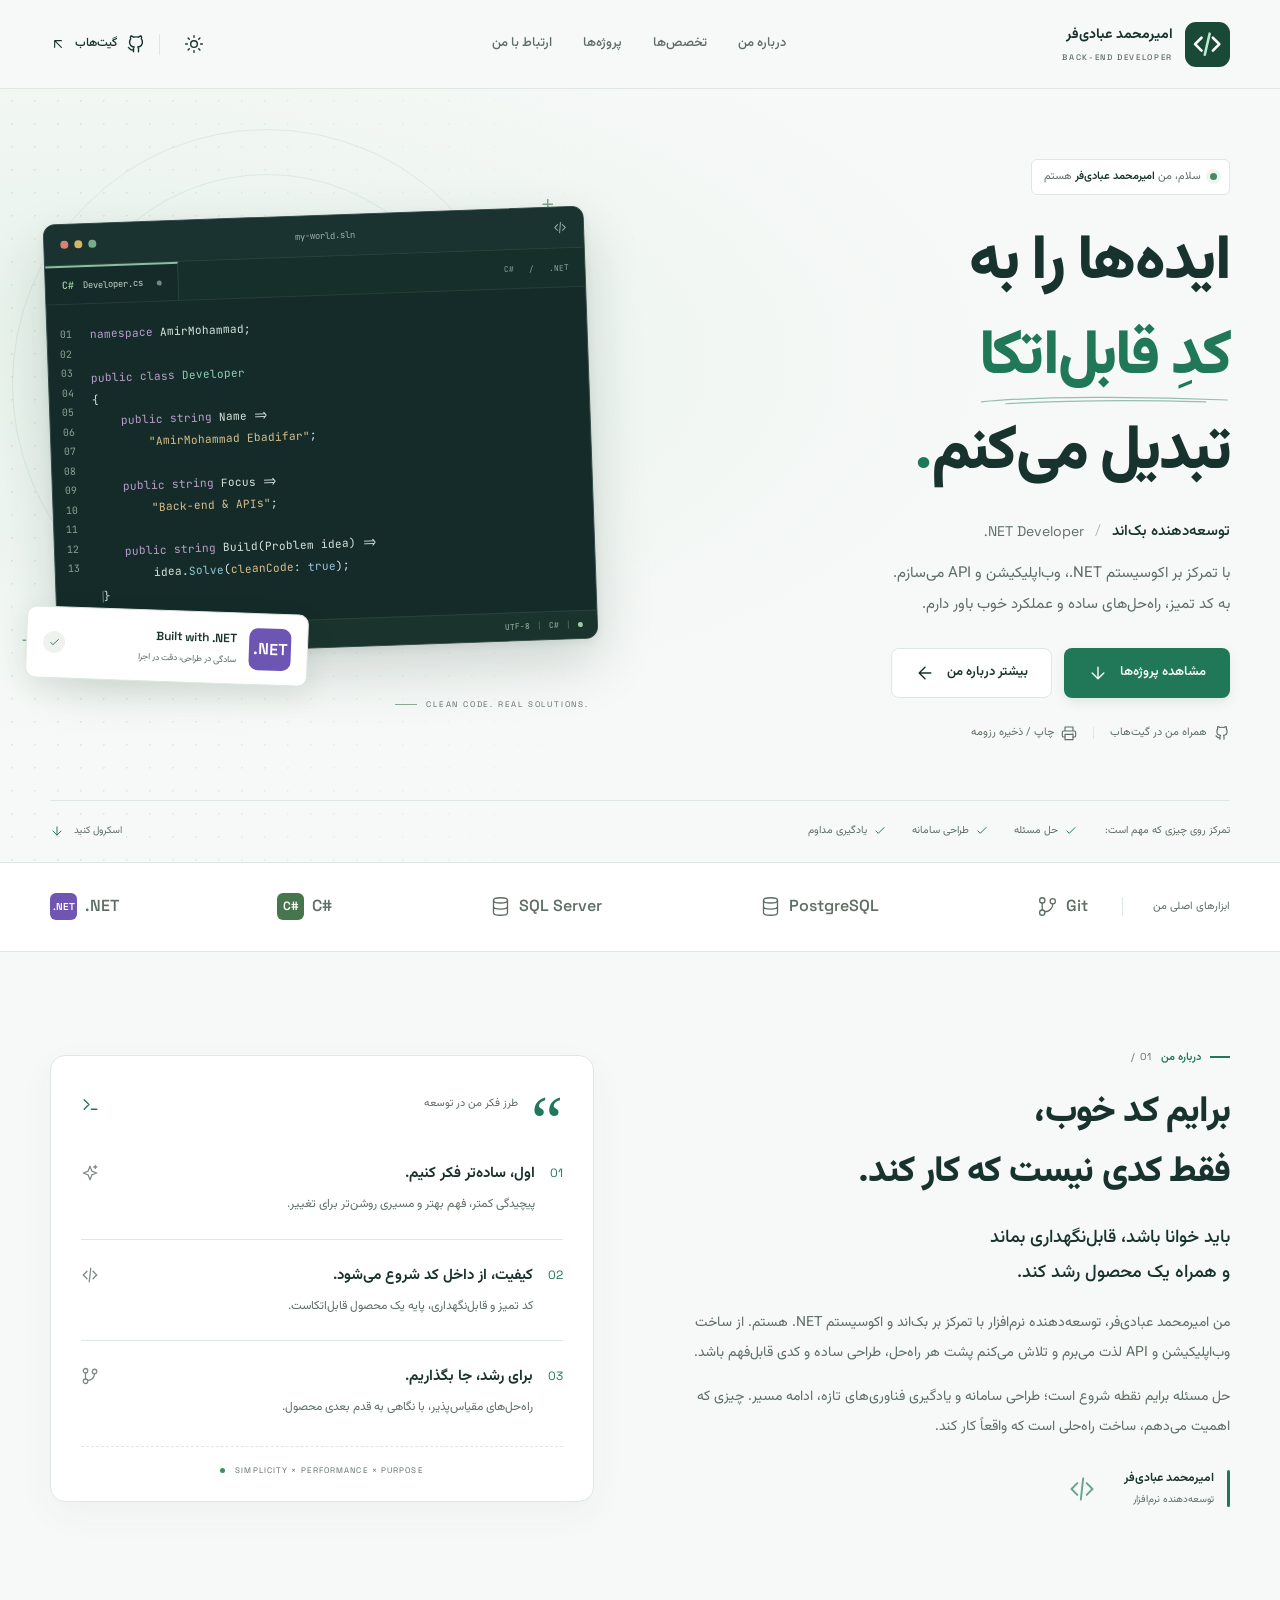
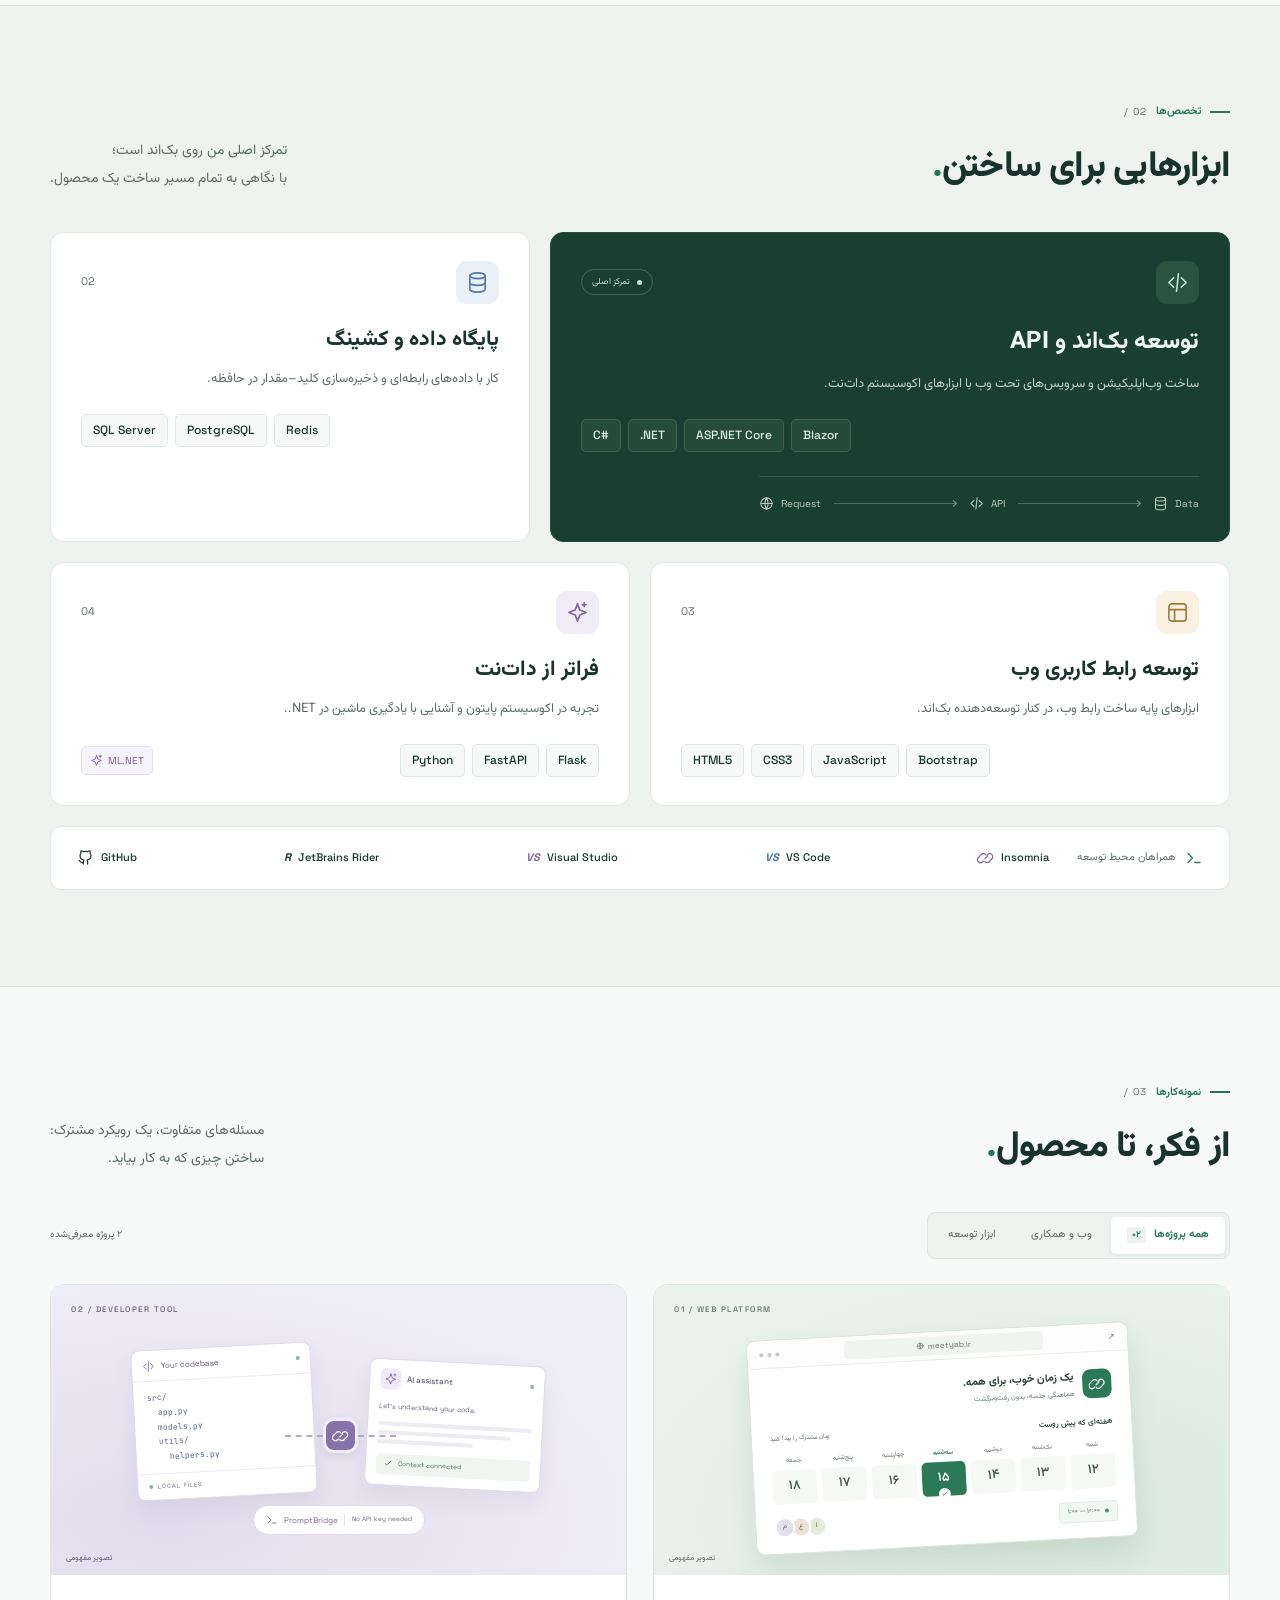
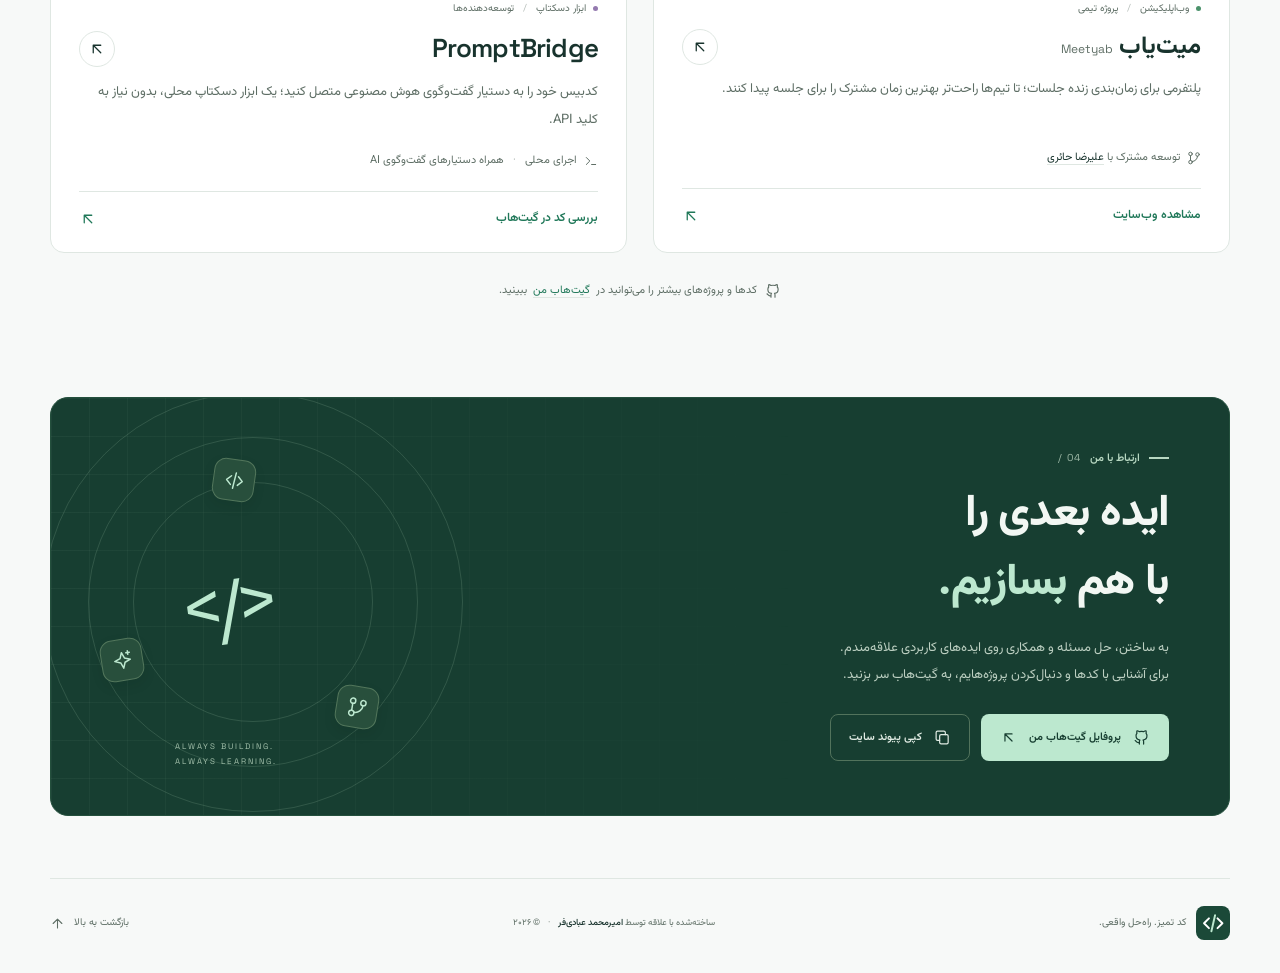
==== index.html @ f716201b "refactor: use code-symbol logo and remove Redis from main tools Co-authored-by: arena-agent <2970537" ====
<!DOCTYPE html>
<html lang="fa-IR" dir="rtl">
<head>
  <meta charset="utf-8">
  <meta name="viewport" content="width=device-width, initial-scale=1">
  <meta name="color-scheme" content="light dark">
  <meta name="theme-color" content="#f7f9f8">
  <title>امیرمحمد عبادی‌فر | توسعه‌دهنده بک‌اند و برنامه‌نویس .NET</title>
  <meta name="description" content="وب‌سایت شخصی و رزومه امیرمحمد عبادی‌فر، توسعه‌دهنده بک‌اند با تمرکز بر C#، ASP.NET Core و طراحی API. آشنایی با مهارت‌ها و پروژه‌های میت‌یاب و PromptBridge.">
  <meta name="author" content="امیرمحمد عبادی‌فر">
  <meta name="robots" content="index, follow, max-image-preview:large">
  <link rel="canonical" href="https://amirebadifar.ir/">
  <meta property="og:type" content="profile">
  <meta property="og:locale" content="fa_IR">
  <meta property="og:site_name" content="امیرمحمد عبادی‌فر">
  <meta property="og:title" content="امیرمحمد عبادی‌فر | توسعه‌دهنده بک‌اند .NET">
  <meta property="og:description" content="کد تمیز، راه‌حل‌های کاربردی و تمرکز بر سادگی و کارایی. با مهارت‌ها و پروژه‌های امیرمحمد عبادی‌فر آشنا شوید.">
  <meta property="og:url" content="https://amirebadifar.ir/">
  <meta property="og:image" content="https://amirebadifar.ir/assets/images/social-card.png">
  <meta property="og:image:secure_url" content="https://amirebadifar.ir/assets/images/social-card.png">
  <meta property="og:image:type" content="image/png">
  <meta property="og:image:width" content="1200">
  <meta property="og:image:height" content="630">
  <meta property="og:image:alt" content="امیرمحمد عبادی‌فر؛ توسعه‌دهنده بک‌اند و برنامه‌نویس دات‌نت">
  <meta property="profile:username" content="amirebadifar87">
  <meta name="twitter:card" content="summary_large_image">
  <meta name="twitter:title" content="امیرمحمد عبادی‌فر | توسعه‌دهنده بک‌اند .NET">
  <meta name="twitter:description" content="از ایده تا اجرا؛ توسعه وب و API با اکوسیستم .NET. نمونه‌کارها و مهارت‌های امیرمحمد عبادی‌فر.">
  <meta name="twitter:image" content="https://amirebadifar.ir/assets/images/social-card.png">
  <meta name="twitter:image:alt" content="امیرمحمد عبادی‌فر؛ توسعه‌دهنده بک‌اند و برنامه‌نویس دات‌نت">
  <link rel="icon" href="favicon.svg" type="image/svg+xml">
  <link rel="icon" href="assets/images/icon-192.png" type="image/png" sizes="192x192">
  <link rel="apple-touch-icon" href="assets/images/apple-touch-icon.png">
  <link rel="manifest" href="site.webmanifest">
  <link rel="preload" href="assets/fonts/vazirmatn-arabic.woff2" as="font" type="font/woff2" crossorigin>
  <link rel="stylesheet" href="assets/styles.css">
  <noscript><style>.theme-toggle,.menu-toggle,.project-toolbar,.print-trigger,.copy-trigger{display:none!important}.reading-progress{display:none}</style></noscript>
  <script>
    (() => {
      let theme = 'light';
      try {
        const saved = localStorage.getItem('ae-theme');
        theme = saved === 'dark' || saved === 'light' ? saved : (matchMedia('(prefers-color-scheme: dark)').matches ? 'dark' : 'light');
      } catch (_) {
        try { theme = matchMedia('(prefers-color-scheme: dark)').matches ? 'dark' : 'light'; } catch (_) {}
      }
      document.documentElement.dataset.theme = theme;
      document.querySelector('meta[name="theme-color"]').content = theme === 'dark' ? '#101c22' : '#f7f9f8';
    })();
  </script>
  <script type="application/ld+json">
  {
    "@context": "https://schema.org",
    "@graph": [
      {
        "@type": "WebSite",
        "@id": "https://amirebadifar.ir/#website",
        "url": "https://amirebadifar.ir/",
        "name": "وب‌سایت شخصی امیرمحمد عبادی‌فر",
        "inLanguage": "fa-IR",
        "publisher": { "@id": "https://amirebadifar.ir/#person" }
      },
      {
        "@type": "ProfilePage",
        "@id": "https://amirebadifar.ir/#profile",
        "url": "https://amirebadifar.ir/",
        "name": "امیرمحمد عبادی‌فر | توسعه‌دهنده بک‌اند و برنامه‌نویس .NET",
        "description": "رزومه، مهارت‌ها و پروژه‌های امیرمحمد عبادی‌فر، توسعه‌دهنده بک‌اند در اکوسیستم دات‌نت.",
        "isPartOf": { "@id": "https://amirebadifar.ir/#website" },
        "mainEntity": { "@id": "https://amirebadifar.ir/#person" },
        "inLanguage": "fa-IR",
        "hasPart": [
          { "@id": "https://meetyab.ir/#project" },
          { "@id": "https://github.com/amirebadifar87/PromptBridge#project" }
        ]
      },
      {
        "@type": "Person",
        "@id": "https://amirebadifar.ir/#person",
        "name": "امیرمحمد عبادی‌فر",
        "alternateName": ["AmirMohammad Ebadifar", "Amir Ebadifar"],
        "url": "https://amirebadifar.ir/",
        "jobTitle": "توسعه‌دهنده بک‌اند",
        "description": "توسعه‌دهنده نرم‌افزار با تمرکز بر ساخت وب‌اپلیکیشن و API در اکوسیستم .NET و نوشتن کد تمیز، قابل‌نگهداری و مقیاس‌پذیر.",
        "sameAs": ["https://github.com/amirebadifar87"],
        "knowsAbout": [
          "C#", ".NET", "ASP.NET Core", "Blazor", "Back-end development", "API development",
          "SQL Server", "PostgreSQL", "Redis", "HTML5", "CSS3", "JavaScript", "Bootstrap",
          "ML.NET", "Python", "FastAPI", "Flask", "Git", "GitHub"
        ]
      },
      {
        "@type": "CreativeWork",
        "@id": "https://meetyab.ir/#project",
        "name": "میت‌یاب",
        "alternateName": "Meetyab",
        "url": "https://meetyab.ir",
        "description": "پلتفرم زمان‌بندی زنده برای کمک به تیم‌ها در پیدا کردن بهترین زمان جلسه؛ توسعه مشترک با علیرضا حائری.",
        "creator": { "@id": "https://amirebadifar.ir/#person" },
        "contributor": { "@type": "Person", "name": "علیرضا حائری", "alternateName": "Alireza Haeri", "url": "https://github.com/alireza-haeri/" }
      },
      {
        "@type": "SoftwareApplication",
        "@id": "https://github.com/amirebadifar87/PromptBridge#project",
        "name": "PromptBridge",
        "url": "https://github.com/amirebadifar87/PromptBridge",
        "applicationCategory": "DeveloperApplication",
        "description": "ابزار دسکتاپ محلی برای اتصال کدبیس به دستیارهای گفت‌وگوی هوش مصنوعی، بدون نیاز به کلید API.",
        "creator": { "@id": "https://amirebadifar.ir/#person" }
      }
    ]
  }
  </script>
  <script src="assets/main.js" defer></script>
</head>
<body id="top">
  <a class="skip-link" href="#main">رفتن به محتوای اصلی</a>
  <svg class="icon-sprite" xmlns="http://www.w3.org/2000/svg" aria-hidden="true">
    <symbol id="i-logo" viewBox="0 0 40 40"><path d="M13 12 5 20l8 8M27 12l8 8-8 8"/><path d="M23 7 17 33" stroke="#bce8cf"/></symbol>
    <symbol id="i-arrow-up-left" viewBox="0 0 24 24"><path d="M17 17 7 7M7 17V7h10"/></symbol>
    <symbol id="i-arrow-left" viewBox="0 0 24 24"><path d="M19 12H5m7-7-7 7 7 7"/></symbol>
    <symbol id="i-arrow-up" viewBox="0 0 24 24"><path d="M12 19V5m-7 7 7-7 7 7"/></symbol>
    <symbol id="i-arrow-down" viewBox="0 0 24 24"><path d="M12 5v14m-7-7 7 7 7-7"/></symbol>
    <symbol id="i-github" viewBox="0 0 24 24"><path d="M9 19c-4.3 1.3-4.3-2.2-6-2.7m12 5v-3.4a3 3 0 0 0-.8-2.3c2.7-.3 5.5-1.3 5.5-6A4.7 4.7 0 0 0 18.4 6a4.3 4.3 0 0 0-.1-3.5S17.2 2.2 15 3.8a12 12 0 0 0-6 0C6.8 2.2 5.7 2.5 5.7 2.5A4.3 4.3 0 0 0 5.6 6a4.7 4.7 0 0 0-1.3 3.6c0 4.7 2.8 5.7 5.5 6A3 3 0 0 0 9 17.9v3.4"/></symbol>
    <symbol id="i-sun" viewBox="0 0 24 24"><circle cx="12" cy="12" r="4"/><path d="M12 2v2m0 16v2M2 12h2m16 0h2M4.93 4.93l1.42 1.42m11.3 11.3 1.42 1.42M4.93 19.07l1.42-1.42m11.3-11.3 1.42-1.42"/></symbol>
    <symbol id="i-moon" viewBox="0 0 24 24"><path d="M20.9 13a9 9 0 0 1-9.9-9.9A9 9 0 1 0 20.9 13Z"/></symbol>
    <symbol id="i-menu" viewBox="0 0 24 24"><path d="M4 7h16M4 12h16M4 17h16"/></symbol>
    <symbol id="i-close" viewBox="0 0 24 24"><path d="m6 6 12 12M6 18 18 6"/></symbol>
    <symbol id="i-code" viewBox="0 0 24 24"><path d="m8 7-5 5 5 5m8-10 5 5-5 5m-3-14-2 18"/></symbol>
    <symbol id="i-terminal" viewBox="0 0 24 24"><path d="m4 6 6 6-6 6m9 0h7"/></symbol>
    <symbol id="i-database" viewBox="0 0 24 24"><ellipse cx="12" cy="5" rx="8" ry="3"/><path d="M4 5v14c0 1.7 3.6 3 8 3s8-1.3 8-3V5M4 12c0 1.7 3.6 3 8 3s8-1.3 8-3"/></symbol>
    <symbol id="i-layout" viewBox="0 0 24 24"><rect x="3" y="3" width="18" height="18" rx="3"/><path d="M3 9h18M9 9v12"/></symbol>
    <symbol id="i-spark" viewBox="0 0 24 24"><path d="m12 3 2.5 6.5L21 12l-6.5 2.5L12 21l-2.5-6.5L3 12l6.5-2.5L12 3Zm7-1v4m-2-2h4"/></symbol>
    <symbol id="i-check" viewBox="0 0 24 24"><path d="m5 12 4 4L19 6"/></symbol>
    <symbol id="i-copy" viewBox="0 0 24 24"><rect x="8" y="8" width="12" height="13" rx="2"/><path d="M16 8V5a2 2 0 0 0-2-2H5a2 2 0 0 0-2 2v9a2 2 0 0 0 2 2h3"/></symbol>
    <symbol id="i-print" viewBox="0 0 24 24"><path d="M6 9V3h12v6M6 18H4a2 2 0 0 1-2-2v-5a2 2 0 0 1 2-2h16a2 2 0 0 1 2 2v5a2 2 0 0 1-2 2h-2"/><path d="M6 14h12v8H6zM18 12h.01"/></symbol>
    <symbol id="i-branch" viewBox="0 0 24 24"><circle cx="6" cy="5" r="3"/><circle cx="18" cy="6" r="3"/><circle cx="6" cy="19" r="3"/><path d="M6 8v8m12-7a9 9 0 0 1-9 9"/></symbol>
    <symbol id="i-globe" viewBox="0 0 24 24"><circle cx="12" cy="12" r="9"/><path d="M3 12h18M12 3a18 18 0 0 1 0 18 18 18 0 0 1 0-18Z"/></symbol>
    <symbol id="i-link" viewBox="0 0 24 24"><path d="m10 13 4-4m-6 7-1 1a4 4 0 0 1-6-6l4-4a4 4 0 0 1 6 0m2 1 1-1a4 4 0 0 1 6 6l-4 4a4 4 0 0 1-6 0" transform="translate(1 1)"/></symbol>
  </svg>

  <header class="site-header" id="site-header">
    <div class="reading-progress" aria-hidden="true"><span id="reading-progress"></span></div>
    <div class="container header-inner">
      <a class="brand" href="#top">
        <span class="brand-mark" aria-hidden="true"><svg class="brand-logo" viewBox="0 0 40 40"><use href="#i-logo"/></svg></span>
        <span class="brand-name">امیرمحمد عبادی‌فر<small lang="en" dir="ltr">BACK-END DEVELOPER</small></span>
      </a>
      <nav class="primary-nav" id="primary-nav" aria-label="ناوبری اصلی">
        <a href="#about">درباره من</a>
        <a href="#skills">تخصص‌ها</a>
        <a href="#projects">پروژه‌ها</a>
        <a href="#contact">ارتباط با من</a>
        <a class="nav-github" href="https://github.com/amirebadifar87" target="_blank" rel="noopener noreferrer">گیت‌هاب <svg class="icon" aria-hidden="true"><use href="#i-arrow-up-left"/></svg><span class="sr-only">؛ پروفایل امیرمحمد عبادی‌فر، در زبانه جدید</span></a>
      </nav>
      <div class="header-actions">
        <button class="icon-button theme-toggle" id="theme-toggle" type="button" aria-label="حالت تاریک" aria-pressed="false" title="تغییر حالت روشن و تاریک">
          <svg class="icon sun-icon" aria-hidden="true"><use href="#i-sun"/></svg>
          <svg class="icon moon-icon" aria-hidden="true"><use href="#i-moon"/></svg>
        </button>
        <span class="header-divider" aria-hidden="true"></span>
        <a class="header-github" href="https://github.com/amirebadifar87" target="_blank" rel="noopener noreferrer"><svg class="icon" aria-hidden="true"><use href="#i-github"/></svg><span>گیت‌هاب</span><svg class="icon small-icon" aria-hidden="true"><use href="#i-arrow-up-left"/></svg><span class="sr-only">؛ در زبانه جدید</span></a>
        <button class="icon-button menu-toggle" id="menu-toggle" type="button" aria-expanded="false" aria-controls="primary-nav" aria-label="باز کردن منو">
          <svg class="icon menu-icon" aria-hidden="true"><use href="#i-menu"/></svg>
          <svg class="icon close-icon" aria-hidden="true"><use href="#i-close"/></svg>
        </button>
      </div>
    </div>
  </header>

  <main id="main">
    <section class="hero" aria-labelledby="hero-heading">
      <div class="hero-grid-pattern" aria-hidden="true"></div>
      <div class="container hero-layout">
        <div class="hero-copy">
          <div class="hero-eyebrow"><span class="status-dot" aria-hidden="true"></span><span>سلام، من <strong>امیرمحمد عبادی‌فر</strong> هستم</span></div>
          <h1 id="hero-heading"><span class="print-only">امیرمحمد عبادی‌فر</span><span class="screen-hero-heading">ایده‌ها را به <br><span class="highlight-word">کدِ قابل‌اتکا<svg viewBox="0 0 420 16" preserveAspectRatio="none" aria-hidden="true"><path d="M4 11C96 2 274 2 415 8M45 14c107-6 236-6 334-3"/></svg></span> <br>تبدیل می‌کنم<span class="accent-period">.</span></span></h1>
          <p class="hero-role">توسعه‌دهنده بک‌اند <span aria-hidden="true">/</span> <bdi>.NET Developer</bdi></p>
          <p class="hero-description">با تمرکز بر اکوسیستم <bdi>.NET</bdi>، وب‌اپلیکیشن و <bdi>API</bdi> می‌سازم. <br class="desktop-break"> به کد تمیز، راه‌حل‌های ساده و عملکرد خوب باور دارم.</p>
          <div class="hero-actions">
            <a class="button button-primary" href="#projects">مشاهده پروژه‌ها<svg class="icon" aria-hidden="true"><use href="#i-arrow-down"/></svg></a>
            <a class="button button-outline" href="#about">بیشتر درباره من<svg class="icon" aria-hidden="true"><use href="#i-arrow-left"/></svg></a>
          </div>
          <div class="hero-links">
            <a href="https://github.com/amirebadifar87" target="_blank" rel="noopener noreferrer"><svg class="icon" aria-hidden="true"><use href="#i-github"/></svg><span>همراه من در گیت‌هاب</span><span class="sr-only">؛ در زبانه جدید</span></a>
            <span aria-hidden="true" class="tiny-divider"></span>
            <button class="text-button print-trigger" type="button"><svg class="icon" aria-hidden="true"><use href="#i-print"/></svg>چاپ / ذخیره رزومه</button>
          </div>
        </div>

        <div class="hero-visual" aria-hidden="true">
          <div class="visual-orbit orbit-one"></div><div class="visual-orbit orbit-two"></div>
          <span class="visual-plus plus-one">+</span><span class="visual-plus plus-two">+</span>
          <div class="code-window" dir="ltr">
            <div class="code-titlebar"><div class="window-dots"><i></i><i></i><i></i></div><span>my-world.sln</span><svg class="icon"><use href="#i-code"/></svg></div>
            <div class="code-tabbar"><span class="code-tab"><b class="cs-icon">C#</b> Developer.cs <span class="tab-dot"></span></span><span class="code-language">C# &nbsp; / &nbsp; .NET</span></div>
            <div class="code-content"><div class="line-numbers">01<br>02<br>03<br>04<br>05<br>06<br>07<br>08<br>09<br>10<br>11<br>12<br>13</div><pre><code><span class="syntax-muted">namespace</span> AmirMohammad;

<span class="syntax-muted">public class</span> <span class="syntax-type">Developer</span>
{
    <span class="syntax-muted">public string</span> Name =&gt;
        <span class="syntax-string">"AmirMohammad Ebadifar"</span>;

    <span class="syntax-muted">public string</span> Focus =&gt;
        <span class="syntax-string">"Back-end &amp; APIs"</span>;

    <span class="syntax-muted">public string</span> Build(Problem idea) =&gt;
        idea.<span class="syntax-function">Solve</span>(<span class="syntax-string">cleanCode</span>: <span class="syntax-blue">true</span>);
<span class="code-cursor"></span>}</code></pre></div>
            <div class="code-status"><span><svg class="icon"><use href="#i-branch"/></svg> main</span><span>UTF-8 <i></i> C# <i></i><span class="code-status-dot"></span></span></div>
          </div>
          <div class="floating-stack"><span class="dotnet-mark">.NET</span><div><span dir="ltr">Built with .NET</span><small>سادگی در طراحی، دقت در اجرا</small></div><span class="stack-check"><svg class="icon"><use href="#i-check"/></svg></span></div>
          <div class="visual-caption" dir="ltr"><span></span> CLEAN CODE. REAL SOLUTIONS.</div>
        </div>
      </div>
      <div class="container hero-bottom"><span>تمرکز روی چیزی که مهم است:</span><div><span><svg class="icon" aria-hidden="true"><use href="#i-check"/></svg>حل مسئله</span><span><svg class="icon" aria-hidden="true"><use href="#i-check"/></svg>طراحی سامانه</span><span><svg class="icon" aria-hidden="true"><use href="#i-check"/></svg>یادگیری مداوم</span></div><a href="#about" class="scroll-cue" aria-label="رفتن به بخش درباره من"><span>اسکرول کنید</span><svg class="icon" aria-hidden="true"><use href="#i-arrow-down"/></svg></a></div>
    </section>

    <div class="tech-strip" role="group" aria-label="فناوری‌های اصلی">
      <div class="container tech-strip-inner">
        <span class="tech-strip-label">ابزارهای اصلی من</span>
        <div class="tech-wordmarks" dir="ltr">
          <span class="tech-word"><b class="mini-dotnet">.NET</b> .NET</span>
          <span class="tech-word"><b class="mini-csharp">C#</b> C#</span>
          <span class="tech-word"><svg class="icon" aria-hidden="true"><use href="#i-database"/></svg> SQL Server</span>
          <span class="tech-word"><svg class="icon" aria-hidden="true"><use href="#i-database"/></svg> PostgreSQL</span>
          <span class="tech-word"><svg class="icon" aria-hidden="true"><use href="#i-branch"/></svg> Git</span>
        </div>
      </div>
    </div>

    <section class="section about-section" id="about" aria-labelledby="about-heading">
      <div class="container about-layout">
        <div class="about-copy" data-reveal>
          <p class="section-eyebrow"><span></span> درباره من <bdi>/ 01</bdi></p>
          <h2 id="about-heading">برایم کد خوب، <br> فقط کدی نیست که کار کند.</h2>
          <p class="section-lead">باید خوانا باشد، قابل‌نگهداری بماند <br class="desktop-break"> و همراه یک محصول رشد کند.</p>
          <p>من امیرمحمد عبادی‌فر، توسعه‌دهنده نرم‌افزار با تمرکز بر بک‌اند و اکوسیستم <bdi>.NET</bdi> هستم. از ساخت وب‌اپلیکیشن و <bdi>API</bdi> لذت می‌برم و تلاش می‌کنم پشت هر راه‌حل، طراحی ساده و کدی قابل‌فهم باشد.</p>
          <p>حل مسئله برایم نقطه شروع است؛ طراحی سامانه و یادگیری فناوری‌های تازه، ادامه مسیر. چیزی که اهمیت می‌دهم، ساخت راه‌حلی است که واقعاً کار کند.</p>
          <div class="about-signoff"><span class="signoff-line" aria-hidden="true"></span><div><strong>امیرمحمد عبادی‌فر</strong><span>توسعه‌دهنده نرم‌افزار</span></div><svg class="icon" aria-hidden="true"><use href="#i-code"/></svg></div>
        </div>
        <div class="principles-card" data-reveal>
          <div class="principles-header"><span class="quote-mark" aria-hidden="true">“</span><span>طرز فکر من در توسعه</span><svg class="icon" aria-hidden="true"><use href="#i-terminal"/></svg></div>
          <ol class="principles-list">
            <li><span class="principle-number" aria-hidden="true">01</span><div><h3>اول، ساده‌تر فکر کنیم.</h3><p>پیچیدگی کمتر، فهم بهتر و مسیری روشن‌تر برای تغییر.</p></div><svg class="icon" aria-hidden="true"><use href="#i-spark"/></svg></li>
            <li><span class="principle-number" aria-hidden="true">02</span><div><h3>کیفیت، از داخل کد شروع می‌شود.</h3><p>کد تمیز و قابل‌نگهداری، پایه یک محصول قابل‌اتکاست.</p></div><svg class="icon" aria-hidden="true"><use href="#i-code"/></svg></li>
            <li><span class="principle-number" aria-hidden="true">03</span><div><h3>برای رشد، جا بگذاریم.</h3><p>راه‌حل‌های مقیاس‌پذیر، با نگاهی به قدم بعدی محصول.</p></div><svg class="icon" aria-hidden="true"><use href="#i-branch"/></svg></li>
          </ol>
          <div class="principles-footer" dir="ltr"><span class="status-dot" aria-hidden="true"></span> SIMPLICITY × PERFORMANCE × PURPOSE</div>
        </div>
      </div>
    </section>

    <section class="section skills-section" id="skills" aria-labelledby="skills-heading">
      <div class="container">
        <div class="section-heading" data-reveal><div><p class="section-eyebrow"><span></span> تخصص‌ها <bdi>/ 02</bdi></p><h2 id="skills-heading">ابزارهایی برای ساختن<span class="accent-period">.</span></h2></div><p>تمرکز اصلی من روی بک‌اند است؛ <br> با نگاهی به تمام مسیر ساخت یک محصول.</p></div>
        <div class="skills-grid">
          <article class="skill-card backend-card" data-reveal>
            <div class="skill-card-top"><span class="skill-icon"><svg class="icon" aria-hidden="true"><use href="#i-code"/></svg></span><span class="focus-label"><span></span> تمرکز اصلی</span></div>
            <h3>توسعه بک‌اند و <bdi>API</bdi></h3>
            <p>ساخت وب‌اپلیکیشن و سرویس‌های تحت وب با ابزارهای اکوسیستم دات‌نت.</p>
            <div class="skill-tags" dir="ltr"><span>C#</span><span>.NET</span><span>ASP.NET Core</span><span>Blazor</span></div>
            <div class="backend-flow" dir="ltr" role="img" aria-label="جریان ساختار سامانه: درخواست، API، داده"><span><svg class="icon" aria-hidden="true"><use href="#i-globe"/></svg> Request</span><i aria-hidden="true"></i><span><svg class="icon" aria-hidden="true"><use href="#i-code"/></svg> API</span><i aria-hidden="true"></i><span><svg class="icon" aria-hidden="true"><use href="#i-database"/></svg> Data</span></div>
          </article>
          <article class="skill-card" data-reveal>
            <div class="skill-card-top"><span class="skill-icon blue-icon"><svg class="icon" aria-hidden="true"><use href="#i-database"/></svg></span><span class="card-index" aria-hidden="true">02</span></div>
            <h3>پایگاه داده و کشینگ</h3>
            <p>کار با داده‌های رابطه‌ای و ذخیره‌سازی کلید–مقدار در حافظه.</p>
            <div class="skill-tags" dir="ltr"><span>SQL Server</span><span>PostgreSQL</span><span>Redis</span></div>
          </article>
          <article class="skill-card" data-reveal>
            <div class="skill-card-top"><span class="skill-icon amber-icon"><svg class="icon" aria-hidden="true"><use href="#i-layout"/></svg></span><span class="card-index" aria-hidden="true">03</span></div>
            <h3>توسعه رابط کاربری وب</h3>
            <p>ابزارهای پایه ساخت رابط وب، در کنار توسعه‌دهنده بک‌اند.</p>
            <div class="skill-tags" dir="ltr"><span>HTML5</span><span>CSS3</span><span>JavaScript</span><span>Bootstrap</span></div>
          </article>
          <article class="skill-card exploration-card" data-reveal>
            <div class="skill-card-top"><span class="skill-icon purple-icon"><svg class="icon" aria-hidden="true"><use href="#i-spark"/></svg></span><span class="card-index" aria-hidden="true">04</span></div>
            <h3>فراتر از دات‌نت</h3>
            <p>تجربه در اکوسیستم پایتون و آشنایی با یادگیری ماشین در <bdi>.NET</bdi>.</p>
            <div class="exploration-tags"><div class="skill-tags" dir="ltr"><span>Python</span><span>FastAPI</span><span>Flask</span></div><span class="ml-tag" dir="ltr"><svg class="icon" aria-hidden="true"><use href="#i-spark"/></svg> ML.NET</span></div>
          </article>
        </div>
        <div class="toolbelt" data-reveal><div class="toolbelt-label"><svg class="icon" aria-hidden="true"><use href="#i-terminal"/></svg><span>همراهان محیط توسعه</span></div><div class="toolbelt-items" dir="ltr"><span><svg class="icon" aria-hidden="true"><use href="#i-github"/></svg>GitHub</span><span><b class="tool-letter" aria-hidden="true">R</b>JetBrains Rider</span><span><b class="tool-letter purple-text" aria-hidden="true">VS</b>Visual Studio</span><span><b class="tool-letter blue-text" aria-hidden="true">VS</b>VS Code</span><span><svg class="icon purple-text" aria-hidden="true"><use href="#i-link"/></svg>Insomnia</span></div></div>
      </div>
    </section>

    <section class="section projects-section" id="projects" aria-labelledby="projects-heading">
      <div class="container">
        <div class="section-heading" data-reveal><div><p class="section-eyebrow"><span></span> نمونه‌کارها <bdi>/ 03</bdi></p><h2 id="projects-heading">از فکر، تا محصول<span class="accent-period">.</span></h2></div><p>مسئله‌های متفاوت، یک رویکرد مشترک: <br> ساختن چیزی که به کار بیاید.</p></div>
        <div class="project-toolbar" data-reveal><div class="project-filters" role="group" aria-label="فیلتر پروژه‌ها"><button type="button" class="filter-button is-active" data-filter="all" aria-pressed="true">همه پروژه‌ها <span>۰۲</span></button><button type="button" class="filter-button" data-filter="web" aria-pressed="false">وب و همکاری</button><button type="button" class="filter-button" data-filter="tool" aria-pressed="false">ابزار توسعه</button></div><p class="project-count" id="project-count" role="status" aria-live="polite" aria-atomic="true">۲ پروژه معرفی‌شده</p></div>
        <div class="projects-grid" id="projects-grid">
          <article class="project-card" data-category="web" data-reveal>
            <div class="project-art meetyab-art" role="img" aria-label="طرح مفهومی میت‌یاب: تقویم هماهنگی جلسه و انتخاب زمان مشترک">
              <span class="art-label" dir="ltr">01 / WEB PLATFORM</span>
              <div class="meeting-mockup" aria-hidden="true">
                <div class="mockup-browser" dir="ltr"><span><i></i><i></i><i></i></span><span><svg class="icon"><use href="#i-globe"/></svg> meetyab.ir</span><span>↗</span></div>
                <div class="meeting-body"><div class="meeting-title"><span class="meet-logo"><svg class="icon"><use href="#i-link"/></svg></span><div><strong>یک زمان خوب، برای همه.</strong><small>هماهنگی جلسه، بدون رفت‌وبرگشت</small></div></div><div class="calendar-month"><strong>هفته‌ای که پیش روست</strong><span>زمان مشترک را پیدا کنید</span></div><div class="calendar-days"><span>شنبه<small>۱۲</small></span><span>یک‌شنبه<small>۱۳</small></span><span>دوشنبه<small>۱۴</small></span><span class="selected-day">سه‌شنبه<small>۱۵<svg class="icon"><use href="#i-check"/></svg></small></span><span>چهارشنبه<small>۱۶</small></span><span>پنج‌شنبه<small>۱۷</small></span><span>جمعه<small>۱۸</small></span></div><div class="meeting-footer"><span class="time-slot"><span></span>۱۰:۰۰ — ۱:۰۰</span><span class="meeting-avatars"><i>ا</i><i>ع</i><i>م</i></span></div></div>
              </div>
              <span class="concept-label">تصویر مفهومی</span>
            </div>
            <div class="project-info"><div class="project-category"><span class="category-dot"></span> وب‌اپلیکیشن <span class="category-separator">/</span> پروژه تیمی</div><div class="project-title-row"><h3>میت‌یاب <small lang="en" dir="ltr">Meetyab</small></h3><a class="project-link-icon" href="https://meetyab.ir" target="_blank" rel="noopener noreferrer" aria-label="مشاهده وب‌سایت میت‌یاب؛ در زبانه جدید"><svg class="icon" aria-hidden="true"><use href="#i-arrow-up-left"/></svg></a></div><p>پلتفرمی برای زمان‌بندی زنده جلسات؛ تا تیم‌ها راحت‌تر بهترین زمان مشترک را برای جلسه پیدا کنند.</p><div class="project-credit"><svg class="icon" aria-hidden="true"><use href="#i-branch"/></svg><span>توسعه مشترک با <a href="https://github.com/alireza-haeri/" target="_blank" rel="noopener noreferrer">علیرضا حائری<span class="sr-only">؛ در زبانه جدید</span></a></span></div><a class="project-cta" href="https://meetyab.ir" target="_blank" rel="noopener noreferrer">مشاهده وب‌سایت<svg class="icon" aria-hidden="true"><use href="#i-arrow-up-left"/></svg><span class="sr-only">میت‌یاب؛ در زبانه جدید</span></a></div>
          </article>
          <article class="project-card" data-category="tool" data-reveal>
            <div class="project-art promptbridge-art" role="img" aria-label="طرح مفهومی PromptBridge: اتصال کدبیس به دستیار هوش مصنوعی در یک ابزار محلی">
              <span class="art-label" dir="ltr">02 / DEVELOPER TOOL</span>
              <div class="bridge-scene" dir="ltr" aria-hidden="true"><div class="bridge-source"><div><svg class="icon"><use href="#i-code"/></svg><span>Your codebase</span><i></i></div><pre><span class="syntax-muted">src/</span>
  <span class="syntax-blue">app.py</span>
  <span class="syntax-blue">models.py</span>
  <span class="syntax-muted">utils/</span>
    <span class="syntax-blue">helpers.py</span></pre><span class="source-footer"><span></span> LOCAL FILES</span></div><div class="bridge-connector"><span></span><div class="bridge-logo"><svg class="icon"><use href="#i-link"/></svg></div><span></span></div><div class="bridge-chat"><div><span class="ai-avatar"><svg class="icon"><use href="#i-spark"/></svg></span><strong>AI assistant</strong><span class="chat-online"></span></div><p class="chat-question">Let's understand your code.</p><div class="chat-lines"><i></i><i></i><i></i></div><div class="chat-reply"><svg class="icon"><use href="#i-check"/></svg> Context connected</div></div><div class="bridge-badge"><svg class="icon"><use href="#i-terminal"/></svg> PromptBridge <span>No API key needed</span></div></div>
              <span class="concept-label">تصویر مفهومی</span>
            </div>
            <div class="project-info"><div class="project-category"><span class="category-dot purple-dot"></span> ابزار دسکتاپ <span class="category-separator">/</span> توسعه‌دهنده‌ها</div><div class="project-title-row"><h3 lang="en" dir="ltr">PromptBridge</h3><a class="project-link-icon" href="https://github.com/amirebadifar87/PromptBridge" target="_blank" rel="noopener noreferrer" aria-label="مشاهده مخزن PromptBridge در گیت‌هاب؛ در زبانه جدید"><svg class="icon" aria-hidden="true"><use href="#i-arrow-up-left"/></svg></a></div><p>کدبیس خود را به دستیار گفت‌وگوی هوش مصنوعی متصل کنید؛ یک ابزار دسکتاپ محلی، بدون نیاز به کلید <bdi>API</bdi>.</p><div class="project-credit"><svg class="icon" aria-hidden="true"><use href="#i-terminal"/></svg><span>اجرای محلی <span class="credit-dot">·</span> همراه دستیارهای گفت‌وگوی <bdi>AI</bdi></span></div><a class="project-cta" href="https://github.com/amirebadifar87/PromptBridge" target="_blank" rel="noopener noreferrer">بررسی کد در گیت‌هاب<svg class="icon" aria-hidden="true"><use href="#i-arrow-up-left"/></svg><span class="sr-only">PromptBridge؛ در زبانه جدید</span></a></div>
          </article>
        </div>
        <p class="projects-footnote"><svg class="icon" aria-hidden="true"><use href="#i-github"/></svg>کدها و پروژه‌های بیشتر را می‌توانید در <a href="https://github.com/amirebadifar87?tab=repositories" target="_blank" rel="noopener noreferrer">گیت‌هاب من<span class="sr-only">؛ در زبانه جدید</span></a> ببینید.</p>
      </div>
    </section>

    <section class="contact-section" id="contact" aria-labelledby="contact-heading">
      <div class="container">
        <div class="contact-panel" data-reveal>
          <div class="contact-pattern" aria-hidden="true"></div>
          <div class="contact-copy"><p class="section-eyebrow"><span></span> ارتباط با من <bdi>/ 04</bdi></p><h2 id="contact-heading">ایده بعدی را <br> با هم <span>بسازیم.</span></h2><p>به ساختن، حل مسئله و همکاری روی ایده‌های کاربردی علاقه‌مندم. <br class="desktop-break"> برای آشنایی با کدها و دنبال‌کردن پروژه‌هایم، به گیت‌هاب سر بزنید.</p><div class="contact-actions"><a class="button button-mint" href="https://github.com/amirebadifar87" target="_blank" rel="noopener noreferrer"><svg class="icon" aria-hidden="true"><use href="#i-github"/></svg>پروفایل گیت‌هاب من<svg class="icon" aria-hidden="true"><use href="#i-arrow-up-left"/></svg><span class="sr-only">؛ در زبانه جدید</span></a><button class="button button-dark-outline copy-trigger" type="button"><svg class="icon" aria-hidden="true"><use href="#i-copy"/></svg><span>کپی پیوند سایت</span></button></div></div>
          <div class="contact-art" aria-hidden="true"><div class="contact-ring ring-one"></div><div class="contact-ring ring-two"></div><div class="contact-ring ring-three"></div><span class="contact-code">&lt;/&gt;</span><span class="contact-node node-one"><svg class="icon"><use href="#i-code"/></svg></span><span class="contact-node node-two"><svg class="icon"><use href="#i-spark"/></svg></span><span class="contact-node node-three"><svg class="icon"><use href="#i-branch"/></svg></span><span class="contact-art-caption" dir="ltr">ALWAYS BUILDING.<br>ALWAYS LEARNING.</span></div>
        </div>
      </div>
    </section>
  </main>

  <footer class="site-footer">
    <div class="container footer-main"><a class="footer-brand" href="#top"><span class="brand-mark" aria-hidden="true"><svg class="brand-logo" viewBox="0 0 40 40"><use href="#i-logo"/></svg></span><span>کد تمیز. راه‌حل واقعی.</span></a><p>ساخته‌شده با علاقه توسط <strong>امیرمحمد عبادی‌فر</strong><span class="footer-dot" aria-hidden="true">·</span><span>© <span id="copyright-year">۲۰۲۶</span></span></p><a class="back-top" href="#top">بازگشت به بالا<svg class="icon" aria-hidden="true"><use href="#i-arrow-up"/></svg></a></div>
    <div class="print-footer" aria-hidden="true"><span>amirebadifar.ir</span><span>github.com/amirebadifar87</span></div>
  </footer>
  <div class="toast" id="toast" role="status" aria-live="polite" aria-atomic="true"><svg class="icon" aria-hidden="true"><use href="#i-check"/></svg><span id="toast-message"></span></div>
  <noscript><div class="noscript-note">تمام محتوای رزومه در دسترس است. برای تغییر پوسته، فیلتر پروژه‌ها و چاپ با دکمه سایت، جاوااسکریپت را فعال کنید؛ چاپ از منوی مرورگر نیز ممکن است.</div></noscript>
</body>
</html>
---- assets/styles.css ----
/* =========================================================
   AmirMohammad Ebadifar — personal site
   Local fonts, no framework, no third-party runtime requests.
   ========================================================= */
@font-face {
  font-family: Vazirmatn;
  font-style: normal;
  font-weight: 100 900;
  font-display: swap;
  src: url("fonts/vazirmatn-arabic.woff2") format("woff2");
  unicode-range: U+0600-06FF,U+0750-077F,U+0870-088E,U+0890-0891,U+0897-08E1,U+08E3-08FF,U+200C-200E,U+2010-2011,U+204F,U+2E41,U+FB50-FDFF,U+FE70-FE74,U+FE76-FEFC;
}
@font-face {
  font-family: Vazirmatn;
  font-style: normal;
  font-weight: 100 900;
  font-display: swap;
  src: url("fonts/vazirmatn-latin.woff2") format("woff2");
  unicode-range: U+0000-00FF,U+0131,U+0152-0153,U+02BB-02BC,U+02C6,U+02DA,U+02DC,U+0304,U+0308,U+0329,U+2000-206F,U+20AC,U+2122,U+2191,U+2193,U+2212,U+2215,U+FEFF,U+FFFD;
}
@font-face {
  font-family: "Space Grotesk";
  font-style: normal;
  font-weight: 300 700;
  font-display: swap;
  src: url("fonts/space-grotesk-latin.woff2") format("woff2");
}
@font-face {
  font-family: "JetBrains Mono";
  font-style: normal;
  font-weight: 100 800;
  font-display: swap;
  src: url("fonts/jetbrains-mono-latin.woff2") format("woff2");
}

:root {
  --bg: #f7f9f8;
  --surface: #ffffff;
  --soft: #eef3f0;
  --ink: #18332d;
  --muted: #5e6e65;
  --accent: #207859;
  --accent-hover: #155e44;
  --mint: #bce8cf;
  --line: #dfe7e2;
  --header-bg: rgba(247, 249, 248, .95);
  --shadow: 0 12px 36px rgba(29, 62, 45, .045);
  --container: 1180px;
  --header-height: 88px;
  color-scheme: light;
}
:root[data-theme="dark"] {
  --bg: #101c22;
  --surface: #17272e;
  --soft: #142329;
  --ink: #e5eee9;
  --muted: #a0b3ad;
  --accent: #a1ddbd;
  --accent-hover: #c4efd7;
  --line: #2c4145;
  --header-bg: rgba(16, 28, 34, .95);
  --shadow: 0 12px 36px rgba(0, 0, 0, .1);
  color-scheme: dark;
}
*, *::before, *::after { box-sizing: border-box; }
html { scroll-behavior: smooth; scroll-padding-top: calc(var(--header-height) + 24px); }
body { margin: 0; background: var(--bg); color: var(--ink); font-family: Vazirmatn, Tahoma, sans-serif; font-size: 15px; line-height: 1.8; -webkit-font-smoothing: antialiased; }
body, button, a { -webkit-tap-highlight-color: transparent; }
button, input { font: inherit; }
button, a { touch-action: manipulation; }
button { cursor: pointer; }
a { color: inherit; text-decoration: none; }
button { color: inherit; }
svg { display: block; }
h1, h2, h3, p { margin-top: 0; }
h1, h2, h3 { text-wrap: balance; }
p { text-wrap: pretty; }
::selection { background: #bce8cf; color: #153c2c; }
:focus-visible { outline: 3px solid var(--accent); outline-offset: 5px; border-radius: 4px; }
[hidden] { display: none !important; }
.container { width: min(var(--container), calc(100% - 80px)); margin-inline: auto; }
.icon { width: 20px; height: 20px; flex: 0 0 auto; fill: none; stroke: currentColor; stroke-width: 1.7; stroke-linecap: round; stroke-linejoin: round; }
.icon-sprite { position: absolute; width: 0; height: 0; overflow: hidden; pointer-events: none; }
.small-icon { width: 16px; height: 16px; }
.sr-only { position: absolute; width: 1px; height: 1px; padding: 0; margin: -1px; overflow: hidden; clip: rect(0,0,0,0); white-space: nowrap; border: 0; }
.skip-link { position: fixed; top: -100px; right: 24px; z-index: 200; padding: 12px 22px; background: var(--accent); color: var(--bg); border-radius: 8px; font-weight: 600; }
.skip-link:focus { top: 12px; }
.button { display: inline-flex; align-items: center; justify-content: center; gap: 12px; min-height: 50px; padding: 12px 23px; border: 1px solid transparent; border-radius: 8px; font-size: 13px; font-weight: 600; line-height: 1.6; transition: background .2s, border-color .2s, transform .2s, box-shadow .2s; }
.button:hover { transform: translateY(-2px); }
.button-primary { background: var(--accent); color: var(--bg); box-shadow: 0 5px 12px rgba(26, 93, 61, .1); }
.button-primary:hover { background: var(--accent-hover); box-shadow: 0 7px 18px rgba(26, 93, 61, .15); }
.button-outline { border-color: var(--line); background: var(--surface); }
.button-outline:hover { border-color: var(--accent); }
.text-button { display: inline-flex; align-items: center; gap: 7px; padding: 5px 0; border: 0; background: none; font-size: inherit; }
.text-button:hover { color: var(--accent); }
.icon-button { display: inline-grid; place-items: center; width: 42px; height: 42px; padding: 0; border: 1px solid transparent; border-radius: 8px; background: transparent; transition: background .2s, border-color .2s; }
.icon-button:hover { background: var(--soft); border-color: var(--line); }
.accent-period { color: var(--accent); }

/* Header */
.site-header { position: sticky; top: 0; z-index: 50; background: var(--header-bg); border-bottom: 1px solid var(--line); backdrop-filter: blur(14px); -webkit-backdrop-filter: blur(14px); transition: box-shadow .25s; }
.site-header.is-scrolled { box-shadow: 0 5px 22px rgba(15, 45, 30, .055); }
.header-inner { min-height: var(--header-height); display: flex; align-items: center; justify-content: space-between; gap: 28px; }
.brand { display: inline-flex; align-items: center; gap: 12px; flex-shrink: 0; }
.brand-mark { display: inline-grid; place-items: center; width: 45px; height: 45px; flex: 0 0 auto; background: #1b4938; color: #fff; border-radius: 11px; }
.brand-logo { width: 72%; height: 72%; fill: none; stroke: currentColor; stroke-width: 3.2; stroke-linecap: round; stroke-linejoin: round; }
.brand-name { display: flex; flex-direction: column; font-size: 14px; font-weight: 700; line-height: 1.7; }
.brand-name small { margin-top: 3px; font-family: "Space Grotesk", sans-serif; font-size: 8px; font-weight: 500; letter-spacing: 1.65px; color: var(--muted); text-align: right; }
.primary-nav { display: flex; align-items: center; gap: 31px; }
.primary-nav > a { position: relative; padding: 10px 0; font-size: 13px; font-weight: 500; color: var(--muted); transition: color .2s; }
.primary-nav > a::after { position: absolute; bottom: 2px; right: 50%; width: 4px; height: 4px; border-radius: 50%; background: var(--accent); content: ""; opacity: 0; transform: translateY(3px); transition: opacity .2s, transform .2s; }
.primary-nav > a:hover, .primary-nav > a[aria-current] { color: var(--accent); }
.primary-nav > a[aria-current]::after { opacity: 1; transform: translateY(0); }
.primary-nav .nav-github { display: none; }
.header-actions { display: flex; align-items: center; gap: 13px; }
.header-divider { width: 1px; height: 21px; background: var(--line); }
.header-github { display: inline-flex; align-items: center; gap: 9px; min-height: 42px; font-size: 12px; font-weight: 500; }
.header-github:hover { color: var(--accent); }
.theme-toggle .moon-icon { display: none; }
[data-theme="dark"] .theme-toggle .sun-icon { display: none; }
[data-theme="dark"] .theme-toggle .moon-icon { display: block; }
.menu-toggle { display: none; }
.menu-toggle .close-icon { display: none; }
.reading-progress { position: absolute; top: 0; right: 0; left: 0; height: 2px; pointer-events: none; }
.reading-progress span { display: block; width: 100%; height: 100%; background: var(--accent); transform: scaleX(0); transform-origin: right; }

/* Introduction */
.hero { position: relative; overflow: hidden; padding-top: 70px; background: radial-gradient(ellipse at 8% 35%, rgba(208, 233, 216, .43), transparent 56%); }
.hero-grid-pattern { position: absolute; inset: 0 auto 0 0; width: 56%; background-image: radial-gradient(#a8c2b2 1px, transparent 1px); background-size: 23px 23px; opacity: .3; mask-image: linear-gradient(to right, #000, transparent); -webkit-mask-image: linear-gradient(to right, #000, transparent); pointer-events: none; }
.hero-layout { position: relative; display: grid; grid-template-columns: 1.06fr 1fr; align-items: center; gap: 66px; }
.hero-copy { padding-bottom: 6px; }
.hero-eyebrow { display: inline-flex; align-items: center; gap: 9px; padding: 7px 12px; border: 1px solid var(--line); border-radius: 6px; background: var(--surface); font-size: 11px; color: var(--muted); }
.hero-eyebrow strong { color: var(--ink); font-weight: 600; }
.status-dot { display: inline-block; width: 7px; height: 7px; flex: 0 0 auto; border-radius: 50%; background: #438c64; box-shadow: 0 0 0 4px rgba(67, 140, 100, .09); }
.hero h1 { margin: 21px 0 0; font-size: clamp(46px, 4.85vw, 65px); font-weight: 850; line-height: 1.53; letter-spacing: -1.7px; }
.highlight-word { position: relative; display: inline-block; color: var(--accent); }
.highlight-word svg { position: absolute; bottom: 1px; right: 0; width: 100%; height: 10px; fill: none; stroke: currentColor; stroke-width: 2; stroke-linecap: round; opacity: .45; }
.hero-role { display: flex; align-items: center; flex-wrap: wrap; gap: 11px; margin: 17px 0 13px; font-size: 15px; font-weight: 550; }
.hero-role > span { color: #a4b3aa; font-weight: 300; }
.hero-role bdi { font-family: "Space Grotesk", sans-serif; font-size: 14px; font-weight: 400; color: var(--muted); }
.hero-description { margin-bottom: 0; color: var(--muted); font-size: 15px; line-height: 2.1; }
.hero-actions { display: flex; flex-wrap: wrap; gap: 12px; margin-top: 27px; }
.hero-links { display: flex; align-items: center; flex-wrap: wrap; gap: 16px; margin-top: 19px; color: var(--muted); font-size: 11px; }
.hero-links a { display: inline-flex; align-items: center; gap: 7px; min-height: 32px; }
.hero-links a:hover { color: var(--accent); }
.hero-links .icon { width: 16px; height: 16px; }
.tiny-divider { width: 1px; height: 12px; background: var(--line); }
.hero-visual { position: relative; min-width: 0; padding: 15px 0 65px; }
.visual-orbit { position: absolute; border: 1px solid rgba(91, 143, 110, .12); border-radius: 50%; pointer-events: none; }
.orbit-one { width: 420px; height: 420px; top: -26px; left: 7px; }
.orbit-two { width: 510px; height: 510px; top: -71px; left: -38px; }
.visual-plus { position: absolute; color: #78a38a; font-family: "Space Grotesk", sans-serif; font-size: 25px; font-weight: 300; }
.plus-one { top: -18px; right: 35px; }
.plus-two { bottom: 50px; left: -30px; }
.code-window { position: relative; overflow: hidden; width: 100%; border: 1px solid #344b47; border-radius: 12px; background: #142b29; color: #d7e4df; box-shadow: 0 24px 55px rgba(22, 55, 39, .17), 0 3px 8px rgba(22, 55, 39, .08); transform: rotate(-2deg); transition: transform .5s; }
.hero-visual:hover .code-window { transform: rotate(0deg) translateY(-3px); }
.code-titlebar { display: flex; align-items: center; justify-content: space-between; height: 41px; padding: 0 16px; border-bottom: 1px solid #2c423e; background: #1b3330; color: #9cafaa; font-family: "JetBrains Mono", monospace; font-size: 9px; }
.code-titlebar > .icon { width: 14px; height: 14px; }
.window-dots { display: flex; gap: 6px; }
.window-dots i { width: 8px; height: 8px; border-radius: 50%; background: #d78373; }
.window-dots i:nth-child(2) { background: #d5b568; }
.window-dots i:nth-child(3) { background: #79ad8a; }
.code-tabbar { display: flex; align-items: center; justify-content: space-between; height: 39px; border-bottom: 1px solid #263d38; background: #172f2b; font-family: "JetBrains Mono", monospace; }
.code-tab { display: flex; align-items: center; align-self: stretch; gap: 9px; padding: 0 16px; border-top: 2px solid #8bbfa1; border-right: 1px solid #2b433c; background: #142b29; color: #c3d3cb; font-size: 9px; }
.cs-icon { color: #a7d3ac; font-size: 10px; font-weight: 500; }
.tab-dot { width: 5px; height: 5px; margin-left: 5px; border-radius: 50%; background: #718c7e; }
.code-language { padding-right: 15px; color: #8ba398; font-size: 8px; }
.code-content { display: flex; gap: 16px; padding: 20px 17px 19px 12px; font-family: "JetBrains Mono", monospace; font-size: 11.2px; line-height: 1.95; }
.code-content pre { margin: 0; font: inherit; white-space: pre; }
.code-content code { font: inherit; }
.line-numbers { padding-right: 2px; color: #8aa394; font-size: 10px; text-align: right; user-select: none; }
.syntax-muted { color: #ba9ecc; }
.syntax-type { color: #91cfb1; }
.syntax-string { color: #d8bf8b; }
.syntax-function { color: #94c8d4; }
.syntax-blue { color: #9dc4df; }
.code-cursor { display: inline-block; width: 1px; height: 12px; margin-left: 4px; background: #8faf9c; vertical-align: middle; opacity: .65; }
.code-status { display: flex; align-items: center; justify-content: space-between; height: 28px; padding: 0 14px; border-top: 1px solid #2b423a; background: #1a332d; color: #a0b5a8; font-family: "JetBrains Mono", monospace; font-size: 8px; }
.code-status > span { display: flex; align-items: center; gap: 9px; }
.code-status .icon { width: 11px; height: 11px; }
.code-status i { width: 1px; height: 8px; background: #486151; }
.code-status-dot { width: 5px; height: 5px; border-radius: 50%; background: #9cc8a4; }
.floating-stack { position: absolute; bottom: 31px; left: -24px; display: flex; align-items: center; gap: 12px; width: 282px; padding: 14px 16px; border: 1px solid var(--line); border-radius: 10px; background: var(--surface); box-shadow: 0 10px 30px rgba(29, 62, 45, .09); direction: rtl; transform: rotate(2deg); transition: transform .4s; }
.hero-visual:hover .floating-stack { transform: rotate(0deg); }
.dotnet-mark { display: grid; place-items: center; width: 42px; height: 42px; flex: 0 0 auto; border-radius: 9px; background: #6c55b3; color: white; font-family: "Space Grotesk", sans-serif; font-size: 16px; font-weight: 600; direction: ltr; }
.floating-stack > div { display: flex; flex-direction: column; gap: 3px; }
.floating-stack > div > span { align-self: flex-start; font-family: "Space Grotesk", sans-serif; font-size: 12px; font-weight: 600; }
.floating-stack small { font-size: 9px; color: var(--muted); }
.stack-check { display: grid; place-items: center; width: 22px; height: 22px; margin-inline-start: auto; border-radius: 50%; background: var(--soft); color: var(--accent); }
.stack-check .icon { width: 13px; height: 13px; }
.visual-caption { position: absolute; right: 2px; bottom: 2px; display: flex; align-items: center; gap: 9px; color: var(--muted); font-family: "Space Grotesk", sans-serif; font-size: 8px; letter-spacing: 1.8px; }
.visual-caption > span { width: 22px; height: 1px; background: #8ca996; }
.hero-bottom { position: relative; display: flex; align-items: center; gap: 27px; margin-top: 45px; padding-block: 21px; border-top: 1px solid var(--line); color: var(--muted); font-size: 10.5px; }
.hero-bottom > div { display: flex; align-items: center; gap: 25px; }
.hero-bottom > div > span { display: inline-flex; align-items: center; gap: 6px; }
.hero-bottom .icon { width: 14px; height: 14px; color: var(--accent); }
.scroll-cue { display: inline-flex; align-items: center; gap: 10px; margin-inline-start: auto; font-size: 10px; }
.scroll-cue:hover { color: var(--accent); }

/* Quiet technology ribbon */
.tech-strip { border-block: 1px solid var(--line); background: var(--surface); }
.tech-strip-inner { display: flex; align-items: center; gap: 34px; min-height: 88px; padding-block: 20px; }
.tech-strip-label { flex: 0 0 auto; padding-inline-end: 30px; border-inline-end: 1px solid var(--line); color: var(--muted); font-size: 11px; }
.tech-wordmarks { display: flex; flex: 1; align-items: center; justify-content: space-between; gap: 20px; }
.tech-word { display: inline-flex; align-items: center; gap: 8px; color: var(--muted); font-family: "Space Grotesk", sans-serif; font-size: 16px; font-weight: 550; white-space: nowrap; }
.tech-word > .icon { width: 21px; height: 21px; stroke-width: 1.5; }
.mini-dotnet, .mini-csharp { display: grid; place-items: center; width: 27px; height: 27px; border-radius: 6px; color: #fff; font-size: 10px; font-weight: 600; }
.mini-dotnet { background: #7056b2; }
.mini-csharp { background: #47764e; font-size: 12px; }

/* Shared section typography */
.section { padding-block: 96px; }
.section-eyebrow { display: flex; align-items: center; gap: 9px; margin-bottom: 16px; color: var(--accent); font-size: 11px; font-weight: 600; }
.section-eyebrow > span { width: 20px; height: 2px; background: currentColor; }
.section-eyebrow bdi { margin-inline-start: 5px; color: var(--muted); font-family: "Space Grotesk", sans-serif; font-size: 10px; font-weight: 400; letter-spacing: 1px; }
h2 { margin-bottom: 0; font-size: 36px; font-weight: 800; line-height: 1.65; letter-spacing: -.8px; }
.section-heading { display: flex; align-items: flex-end; justify-content: space-between; gap: 32px; margin-bottom: 34px; }
.section-heading > p { margin-bottom: 5px; color: var(--muted); font-size: 14px; line-height: 2; }

/* About */
.about-layout { display: grid; grid-template-columns: 1fr 1fr; align-items: center; gap: 92px; }
.about-copy > p:not(.section-eyebrow):not(.section-lead) { margin-bottom: 13px; color: var(--muted); font-size: 14px; line-height: 2.15; }
.about-copy .section-lead { margin: 19px 0 17px; font-size: 18px; font-weight: 500; line-height: 1.95; }
.about-signoff { display: flex; align-items: center; gap: 13px; margin-top: 26px; }
.signoff-line { width: 3px; height: 37px; border-radius: 2px; background: var(--accent); }
.about-signoff > div { display: flex; flex-direction: column; gap: 2px; }
.about-signoff strong { font-size: 12px; font-weight: 650; }
.about-signoff > div > span { color: var(--muted); font-size: 10px; }
.about-signoff > .icon { width: 28px; height: 28px; margin-inline-start: 15px; color: var(--accent); opacity: .65; }
.principles-card { padding: 27px 30px 23px; border: 1px solid var(--line); border-radius: 15px; background: var(--surface); box-shadow: var(--shadow); }
.principles-header { display: flex; align-items: center; gap: 13px; color: var(--muted); font-size: 11px; }
.quote-mark { height: 42px; color: var(--accent); font-family: Georgia, serif; font-size: 72px; line-height: 1.1; }
.principles-header > .icon { width: 19px; height: 19px; margin-inline-start: auto; color: var(--accent); }
.principles-list { padding: 0; margin: 13px 0 19px; list-style: none; }
.principles-list li { display: flex; align-items: flex-start; gap: 15px; padding-block: 22px; border-bottom: 1px solid var(--line); }
.principles-list li:last-child { border-bottom: 0; padding-bottom: 8px; }
.principle-number { padding-top: 3px; color: var(--accent); font-family: "Space Grotesk", sans-serif; font-size: 12px; }
.principles-list h3 { margin-bottom: 6px; font-size: 15px; font-weight: 650; line-height: 1.8; }
.principles-list p { margin-bottom: 0; color: var(--muted); font-size: 12px; line-height: 1.95; }
.principles-list li > .icon { width: 18px; height: 18px; margin-top: 4px; margin-inline-start: auto; color: var(--muted); opacity: .8; }
.principles-footer { display: flex; align-items: center; justify-content: center; gap: 10px; padding-top: 16px; border-top: 1px dashed var(--line); color: var(--muted); font-family: "Space Grotesk", sans-serif; font-size: 8px; letter-spacing: 1.1px; }
.principles-footer .status-dot { width: 5px; height: 5px; box-shadow: none; }

/* Capabilities */
.skills-section { background: var(--soft); border-block: 1px solid var(--line); }
.skills-grid { display: grid; grid-template-columns: repeat(12, minmax(0, 1fr)); gap: 20px; }
.skill-card { grid-column: span 5; min-width: 0; padding: 28px 30px; border: 1px solid var(--line); border-radius: 13px; background: var(--surface); transition: border-color .25s, box-shadow .25s; }
.skill-card:hover { border-color: #a9c6b4; box-shadow: var(--shadow); }
.backend-card { grid-column: span 7; border-color: #214c3e; background: #193f33; color: #f1f7f3; }
.skills-grid > .skill-card:nth-child(3), .skills-grid > .skill-card:nth-child(4) { grid-column: span 6; }
.backend-card:hover { border-color: #527e63; }
.skill-card-top { display: flex; align-items: center; justify-content: space-between; margin-bottom: 18px; }
.skill-icon { display: grid; place-items: center; width: 43px; height: 43px; border-radius: 11px; background: #eaf3ed; color: #327958; }
.skill-icon .icon { width: 23px; height: 23px; }
.backend-card .skill-icon { background: #2b5342; color: #bce8cf; }
.blue-icon { background: #eaf0f8; color: #5579a5; }
.amber-icon { background: #faf1e3; color: #a27b38; }
.purple-icon { background: #f0ecf7; color: #80649f; }
.focus-label { display: inline-flex; align-items: center; gap: 7px; padding: 4px 10px; border: 1px solid #486752; border-radius: 20px; color: #c2dcc9; font-size: 9px; }
.focus-label > span { width: 5px; height: 5px; border-radius: 50%; background: #bce8cf; }
.card-index { color: var(--muted); font-family: "Space Grotesk", sans-serif; font-size: 11px; opacity: 1; }
.skill-card h3 { margin-bottom: 9px; font-size: 21px; font-weight: 750; line-height: 1.7; }
.backend-card h3 { font-size: 24px; }
.skill-card > p { margin-bottom: 0; color: var(--muted); font-size: 13px; line-height: 2; }
.backend-card > p { max-width: 420px; color: #bdd1c3; }
.skill-tags { display: flex; flex-wrap: wrap; justify-content: flex-start; gap: 7px; margin-top: 22px; }
.skill-tags > span { padding: 5px 11px; border: 1px solid var(--line); border-radius: 5px; background: var(--bg); color: var(--ink); font-family: "Space Grotesk", sans-serif; font-size: 12px; font-weight: 500; line-height: 1.7; white-space: nowrap; }
.backend-card .skill-tags > span { border-color: #45644f; background: #254b3b; color: #e0eee3; }
.backend-flow { display: flex; align-items: center; gap: 13px; max-width: 440px; margin-top: 24px; padding-top: 18px; border-top: 1px solid #3b5946; color: #b9cdbd; font-family: "Space Grotesk", sans-serif; font-size: 10px; }
.backend-flow > span { display: inline-flex; align-items: center; gap: 7px; }
.backend-flow .icon { width: 15px; height: 15px; }
.backend-flow > i { position: relative; flex: 1; height: 1px; background: #52705a; }
.backend-flow > i::after { position: absolute; top: -2px; right: 0; width: 5px; height: 5px; border-top: 1px solid #829d87; border-right: 1px solid #829d87; content: ""; transform: rotate(45deg); }
.exploration-tags { display: flex; align-items: center; justify-content: space-between; flex-wrap: wrap; gap: 10px; margin-top: 22px; }
.exploration-tags .skill-tags { margin-top: 0; }
.ml-tag { display: inline-flex; align-items: center; gap: 5px; padding: 5px 8px; border: 1px solid #e6dff0; border-radius: 5px; background: #f7f3fc; color: #7c5e9a; font-family: "Space Grotesk", sans-serif; font-size: 10px; line-height: 1.7; }
.ml-tag .icon { width: 13px; height: 13px; }
.toolbelt { display: flex; align-items: center; gap: 28px; margin-top: 20px; padding: 21px 26px; border: 1px solid var(--line); border-radius: 11px; background: var(--surface); }
.toolbelt-label { display: flex; align-items: center; gap: 9px; flex: 0 0 auto; color: var(--muted); font-size: 11px; }
.toolbelt-label .icon { width: 18px; height: 18px; color: var(--accent); }
.toolbelt-items { display: flex; flex: 1; align-items: center; justify-content: space-between; flex-wrap: wrap; gap: 16px; }
.toolbelt-items > span { display: inline-flex; align-items: center; gap: 7px; font-family: "Space Grotesk", sans-serif; font-size: 11px; font-weight: 500; white-space: nowrap; }
.toolbelt-items .icon { width: 17px; height: 17px; }
.tool-letter { font-size: 11px; font-weight: 700; font-style: italic; }
.purple-text { color: #8063a2; }
.blue-text { color: #3e739c; }

/* Selected work — original conceptual illustrations, not screenshots */
.project-toolbar { display: flex; align-items: center; justify-content: space-between; gap: 20px; margin-bottom: 25px; }
.project-filters { display: inline-flex; align-items: center; gap: 3px; padding: 4px; border: 1px solid var(--line); border-radius: 8px; background: var(--soft); }
.filter-button { display: inline-flex; align-items: center; justify-content: center; gap: 8px; min-height: 37px; padding: 7px 16px; border: 0; border-radius: 5px; background: transparent; color: var(--muted); font-size: 11px; transition: color .2s, background .2s, box-shadow .2s; }
.filter-button:hover { color: var(--accent); }
.filter-button.is-active { background: var(--surface); color: var(--accent); box-shadow: 0 2px 5px rgba(25, 55, 38, .06); font-weight: 600; }
.filter-button > span { padding: 0 5px; border-radius: 3px; background: var(--soft); font-size: 9px; line-height: 1.8; }
.project-count { margin: 0; color: var(--muted); font-size: 10px; }
.projects-grid { display: grid; grid-template-columns: repeat(2, minmax(0, 1fr)); gap: 26px; }
.project-card { min-width: 0; overflow: hidden; border: 1px solid var(--line); border-radius: 14px; background: var(--surface); transition: box-shadow .3s, transform .3s, border-color .3s; }
.project-card:hover { border-color: #b7cdbf; box-shadow: 0 14px 36px rgba(24, 61, 39, .07); transform: translateY(-4px); }
.project-art { position: relative; display: flex; align-items: center; justify-content: center; height: 290px; overflow: hidden; }
.meetyab-art { background: radial-gradient(ellipse at 70% 80%, #d7e8dc, transparent 75%), #e9f1ec; }
.promptbridge-art { background: radial-gradient(ellipse at 20% 80%, #e1dced, transparent 75%), #efedf6; }
.art-label { position: absolute; top: 17px; left: 20px; color: #60776a; font-family: "Space Grotesk", sans-serif; font-size: 8px; font-weight: 500; letter-spacing: 1.5px; }
.promptbridge-art .art-label { color: #6a5e7c; }
.concept-label { position: absolute; bottom: 9px; left: 15px; color: #64766c; font-size: 8px; }
.promptbridge-art .concept-label { color: #6a5e7c; }
.meeting-mockup { width: 81%; max-width: 382px; margin-top: 17px; overflow: hidden; border: 1px solid #d8e4dc; border-radius: 9px; background: #fff; color: #2c4235; box-shadow: 0 16px 26px rgba(51, 88, 62, .1); transform: rotate(-3deg); transition: transform .45s; }
.project-card:hover .meeting-mockup { transform: rotate(-1deg) translateY(-3px); }
.mockup-browser { display: flex; align-items: center; justify-content: space-between; height: 28px; padding-inline: 12px; border-bottom: 1px solid #e8eee9; background: #fcfdfc; color: #5f7065; font-family: "Space Grotesk", sans-serif; font-size: 8px; }
.mockup-browser > span { display: inline-flex; align-items: center; gap: 4px; }
.mockup-browser > span:nth-child(2) { justify-content: center; width: 56%; padding: 2px 7px; border-radius: 4px; background: #f0f4f1; }
.mockup-browser .icon { width: 8px; height: 8px; }
.mockup-browser i { width: 4px; height: 4px; border-radius: 50%; background: #c1cdc4; }
.meeting-body { padding: 15px 18px; }
.meeting-title { display: flex; align-items: center; gap: 8px; }
.meet-logo { display: grid; place-items: center; width: 29px; height: 29px; border-radius: 8px; background: #2c7957; color: #fff; }
.meet-logo .icon { width: 17px; height: 17px; }
.meeting-title strong { display: block; font-size: 11px; font-weight: 700; }
.meeting-title small { display: block; margin-top: 1px; color: #65766a; font-size: 7px; }
.calendar-month { display: flex; align-items: center; justify-content: space-between; margin: 15px 0 9px; }
.calendar-month strong { font-size: 8px; font-weight: 550; }
.calendar-month > span { color: #65766a; font-size: 6.5px; }
.calendar-days { display: grid; grid-template-columns: repeat(7, minmax(0, 1fr)); gap: 5px; text-align: center; }
.calendar-days > span { color: #64756a; font-size: 6.5px; }
.calendar-days small { position: relative; display: block; margin-top: 4px; padding: 5px 0; border-radius: 5px; background: #f6f8f6; color: #425747; font-size: 13px; font-weight: 550; }
.calendar-days .selected-day { color: #2c7957; font-weight: 600; }
.calendar-days .selected-day small { background: #2c7957; color: #fff; }
.calendar-days .selected-day .icon { position: absolute; right: calc(50% - 6px); bottom: -4px; width: 12px; height: 12px; padding: 2px; border-radius: 50%; background: #fff; color: #2c7957; stroke-width: 2.5; }
.meeting-footer { display: flex; align-items: center; justify-content: space-between; margin-top: 13px; }
.time-slot { display: inline-flex; align-items: center; gap: 5px; padding: 3px 8px; border: 1px solid #e0ebe2; border-radius: 4px; background: #f1f7f2; color: #52775b; font-size: 7px; }
.time-slot > span { width: 4px; height: 4px; border-radius: 50%; background: #4a9465; }
.meeting-avatars { display: flex; padding-left: 5px; }
.meeting-avatars i { display: grid; place-items: center; width: 21px; height: 21px; margin-left: -5px; border: 2px solid #fff; border-radius: 50%; background: #e4ebdb; color: #536344; font-size: 7px; font-style: normal; }
.meeting-avatars i:nth-child(2) { background: #ece3d8; color: #766046; }
.meeting-avatars i:nth-child(3) { background: #e4e1ef; color: #665578; }
.bridge-scene { position: relative; width: 86%; max-width: 410px; height: 193px; margin-top: 18px; font-family: "Space Grotesk", sans-serif; }
.bridge-source { position: absolute; top: 4px; left: 0; width: 44%; overflow: hidden; border: 1px solid #dfd9e9; border-radius: 8px; background: #fff; box-shadow: 0 10px 22px rgba(74, 53, 105, .07); transform: rotate(-3deg); }
.bridge-source > div { display: flex; align-items: center; gap: 6px; height: 31px; padding-inline: 10px; border-bottom: 1px solid #eeeaf3; color: #655775; font-size: 8px; }
.bridge-source > div .icon { width: 13px; height: 13px; color: #8b72ac; }
.bridge-source > div > i { width: 4px; height: 4px; margin-left: auto; border-radius: 50%; background: #8db49b; }
.bridge-source pre { margin: 0; padding: 9px 13px; color: #6a6078; font-family: "JetBrains Mono", monospace; font-size: 8px; line-height: 1.85; }
.bridge-source .syntax-muted { color: #756282; }
.bridge-source .syntax-blue { color: #536a8a; }
.source-footer { display: flex; align-items: center; gap: 5px; padding: 7px 11px; border-top: 1px solid #eeeaf3; color: #756680; font-size: 6px; letter-spacing: 1px; }
.source-footer > span { width: 4px; height: 4px; border-radius: 50%; background: #8db49b; }
.bridge-chat { position: absolute; top: 20px; right: 0; width: 43%; overflow: hidden; border: 1px solid #dfd9e9; border-radius: 8px; background: #fff; box-shadow: 0 10px 22px rgba(74, 53, 105, .07); transform: rotate(3deg); }
.bridge-chat > div:first-child { display: flex; align-items: center; gap: 6px; padding: 9px 10px 6px; color: #655775; font-size: 8px; }
.bridge-chat strong { font-weight: 500; }
.ai-avatar { display: grid; place-items: center; width: 21px; height: 21px; border-radius: 6px; background: #f0eaf8; color: #8a6eac; }
.ai-avatar .icon { width: 13px; height: 13px; }
.chat-online { width: 4px; height: 4px; margin-left: auto; border-radius: 50%; background: #8db49b; }
.chat-question { margin: 5px 10px 8px; color: #6a5e77; font-size: 7px; }
.chat-lines { padding-inline: 10px; }
.chat-lines i { display: block; width: 100%; height: 4px; margin-block: 5px; border-radius: 2px; background: #eeebf3; }
.chat-lines i:nth-child(2) { width: 86%; }
.chat-lines i:nth-child(3) { width: 62%; }
.chat-reply { display: flex; align-items: center; gap: 5px; margin: 10px; padding: 5px 7px; border-radius: 4px; background: #eff6f0; color: #477452; font-size: 6.5px; }
.chat-reply .icon { width: 10px; height: 10px; }
.bridge-connector { position: absolute; top: 76px; right: 36%; left: 37%; z-index: 2; display: flex; align-items: center; }
.bridge-connector > span { flex: 1; border-top: 2px dashed #b5a4cb; }
.bridge-logo { display: grid; place-items: center; width: 35px; height: 35px; flex: 0 0 auto; border: 3px solid #efedf6; border-radius: 11px; background: #8870a8; color: #fff; box-shadow: 0 3px 8px rgba(91, 64, 125, .12); }
.bridge-logo .icon { width: 17px; height: 17px; }
.bridge-badge { position: absolute; bottom: 0; left: 50%; display: flex; align-items: center; gap: 6px; padding: 7px 12px; border: 1px solid #dfd9e9; border-radius: 20px; background: #fff; color: #766185; font-size: 8px; white-space: nowrap; transform: translateX(-50%); }
.bridge-badge .icon { width: 12px; height: 12px; }
.bridge-badge > span { padding-left: 7px; border-left: 1px solid #e7e1ed; color: #756680; font-size: 6.5px; }
.project-info { padding: 25px 28px 22px; }
.project-category { display: flex; align-items: center; gap: 7px; color: var(--muted); font-size: 10px; }
.category-dot { width: 5px; height: 5px; border-radius: 50%; background: #4b926b; }
.purple-dot { background: #947aaf; }
.category-separator { margin-inline: 2px; opacity: .45; }
.project-title-row { display: flex; align-items: center; justify-content: space-between; gap: 15px; margin: 10px 0 10px; }
.project-title-row h3 { margin: 0; font-size: 24px; font-weight: 750; line-height: 1.6; }
.project-title-row h3[dir="ltr"] { font-family: "Space Grotesk", sans-serif; font-size: 26px; font-weight: 600; text-align: right; letter-spacing: -.8px; }
.project-title-row h3 small { margin-inline-start: 8px; color: var(--muted); font-family: "Space Grotesk", sans-serif; font-size: 12px; font-weight: 400; }
.project-link-icon { display: grid; place-items: center; width: 36px; height: 36px; flex: 0 0 auto; border: 1px solid var(--line); border-radius: 50%; transition: background .2s, color .2s; }
.project-link-icon .icon { width: 18px; height: 18px; }
.project-link-icon:hover { background: var(--soft); color: var(--accent); }
.project-info > p { min-height: 56px; margin-bottom: 0; color: var(--muted); font-size: 13px; line-height: 2.1; }
.project-credit { display: flex; align-items: center; gap: 7px; margin: 16px 0 20px; color: var(--muted); font-size: 11px; }
.project-credit > .icon { width: 14px; height: 14px; }
.project-credit a { color: var(--ink); text-decoration: underline; text-decoration-color: var(--line); text-underline-offset: 4px; }
.project-credit a:hover { color: var(--accent); text-decoration-color: currentColor; }
.credit-dot { margin-inline: 6px; opacity: .6; }
.project-cta { display: flex; align-items: center; justify-content: space-between; gap: 12px; padding-top: 16px; border-top: 1px solid var(--line); color: var(--accent); font-size: 12px; font-weight: 600; }
.project-cta .icon { width: 18px; height: 18px; transition: transform .2s; }
.project-cta:hover .icon { transform: translate(-2px, -2px); }
.projects-grid.is-filtered { grid-template-columns: 1fr; }
.projects-grid.is-filtered .project-card { display: grid; grid-template-columns: 1fr 1fr; }
.projects-grid.is-filtered .project-art { height: 100%; min-height: 300px; }
.projects-grid.is-filtered .project-info { align-self: center; padding: 32px; }
.projects-footnote { display: flex; align-items: center; justify-content: center; flex-wrap: wrap; gap: 6px; margin: 28px 0 0; color: var(--muted); font-size: 11px; }
.projects-footnote .icon { width: 16px; height: 16px; margin-inline-end: 2px; }
.projects-footnote a { color: var(--accent); text-decoration: underline; text-underline-offset: 4px; text-decoration-color: var(--line); }
.projects-footnote a:hover { text-decoration-color: currentColor; }

/* Contact */
.contact-section { padding-bottom: 62px; }
.contact-panel { position: relative; display: grid; grid-template-columns: 1.3fr .7fr; align-items: center; gap: 30px; overflow: hidden; padding: 51px 60px 54px; border: 1px solid #24503d; border-radius: 18px; background: #173e31; color: #f2f7f3; }
.contact-pattern { position: absolute; inset: 0 auto 0 0; width: 65%; background-image: linear-gradient(rgba(185, 220, 195, .055) 1px, transparent 1px), linear-gradient(90deg, rgba(185, 220, 195, .055) 1px, transparent 1px); background-size: 38px 38px; mask-image: linear-gradient(to right, #000, transparent); -webkit-mask-image: linear-gradient(to right, #000, transparent); pointer-events: none; }
.contact-copy { position: relative; z-index: 1; }
.contact-copy .section-eyebrow { margin-bottom: 13px; color: #b7d7c1; }
.contact-copy .section-eyebrow bdi { color: #9fbaa8; }
.contact-copy h2 { font-size: 44px; line-height: 1.55; }
.contact-copy h2 span { color: #bce8cf; }
.contact-copy > p:not(.section-eyebrow) { margin: 17px 0 0; color: #bdd0c2; font-size: 13px; line-height: 2.1; }
.contact-actions { display: flex; flex-wrap: wrap; gap: 11px; margin-top: 25px; }
.contact-actions .button { min-height: 47px; padding: 11px 18px; font-size: 11px; }
.contact-actions .icon { width: 17px; height: 17px; }
.button-mint { background: #bce8cf; color: #173e31; }
.button-mint:hover { background: #d4f2df; }
.button-dark-outline { border-color: #52735c; background: transparent; color: #e1ece4; }
.button-dark-outline:hover { border-color: #a0c3aa; background: #234b3a; }
.contact-art { position: relative; min-height: 300px; }
.contact-ring { position: absolute; border: 1px solid rgba(175, 213, 184, .17); border-radius: 50%; }
.ring-one { top: 27px; left: 22px; width: 240px; height: 240px; }
.ring-two { top: -18px; left: -23px; width: 330px; height: 330px; }
.ring-three { top: -63px; left: -68px; width: 420px; height: 420px; }
.contact-code { position: absolute; top: 87px; left: 69px; color: #bce8cf; font-family: "Space Grotesk", sans-serif; font-size: 71px; font-weight: 400; letter-spacing: -7px; transform: rotate(-8deg); }
.contact-node { position: absolute; display: grid; place-items: center; width: 42px; height: 42px; border: 1px solid #52765b; border-radius: 12px; background: #284f3c; color: #bce8cf; box-shadow: 0 5px 12px rgba(9, 34, 19, .1); }
.contact-node .icon { width: 21px; height: 21px; }
.node-one { top: 4px; left: 102px; transform: rotate(8deg); }
.node-two { top: 184px; left: -10px; transform: rotate(-9deg); }
.node-three { top: 231px; left: 225px; transform: rotate(9deg); }
.contact-art-caption { position: absolute; bottom: -14px; left: 64px; color: #a4c1ac; font-family: "Space Grotesk", sans-serif; font-size: 8px; line-height: 1.9; letter-spacing: 2px; }

/* Footer & feedback */
.footer-main { display: flex; align-items: center; justify-content: space-between; gap: 20px; padding-block: 26px 32px; border-top: 1px solid var(--line); }
.footer-brand { display: inline-flex; align-items: center; gap: 10px; font-size: 10px; color: var(--muted); }
.footer-brand .brand-mark { width: 34px; height: 34px; border-radius: 8px; }
.footer-main > p { margin: 0; color: var(--muted); font-size: 9px; }
.footer-main strong { color: var(--ink); font-weight: 500; }
.footer-dot { margin-inline: 8px; }
.back-top { display: inline-flex; align-items: center; gap: 9px; min-height: 36px; color: var(--muted); font-size: 10px; }
.back-top .icon { width: 15px; height: 15px; }
.back-top:hover { color: var(--accent); }
.print-footer { display: none; }
.print-only { display: none; }
.toast { position: fixed; bottom: 24px; left: 50%; z-index: 100; display: flex; align-items: center; gap: 10px; width: max-content; max-width: calc(100% - 32px); padding: 13px 20px; border: 1px solid var(--line); border-radius: 10px; background: var(--ink); color: var(--bg); box-shadow: 0 8px 30px rgba(0, 0, 0, .15); font-size: 12px; opacity: 0; visibility: hidden; transform: translate(-50%, 16px); transition: opacity .25s, transform .25s, visibility .25s; }
.toast.is-visible { opacity: 1; visibility: visible; transform: translate(-50%, 0); }
.toast .icon { width: 18px; height: 18px; }
.noscript-note { padding: 14px 24px; border-top: 1px solid var(--line); background: var(--soft); color: var(--muted); font-size: 12px; text-align: center; }
.will-reveal { opacity: 0; transform: translateY(20px); transition: opacity .65s ease, transform .65s ease, box-shadow .3s, border-color .3s; }
.will-reveal.is-revealed { opacity: 1; transform: translateY(0); }
.project-card.will-reveal.is-revealed:hover { transform: translateY(-4px); }

/* Dark appearance: decorative product illustrations retain their own palette. */
[data-theme="dark"] .hero { background: radial-gradient(ellipse at 8% 35%, rgba(43, 88, 67, .22), transparent 56%); }
[data-theme="dark"] .hero-grid-pattern { opacity: .15; }
[data-theme="dark"] .code-window { box-shadow: 0 24px 55px rgba(0, 0, 0, .23); }
[data-theme="dark"] .status-dot { background: #91cbaa; }
[data-theme="dark"] .skill-icon { background: #254537; color: #a1d0b1; }
[data-theme="dark"] .blue-icon { background: #24394b; color: #a1bddb; }
[data-theme="dark"] .amber-icon { background: #403a2b; color: #d5bd8c; }
[data-theme="dark"] .purple-icon { background: #352e44; color: #c3acd9; }
[data-theme="dark"] .ml-tag { border-color: #4a3c59; background: #30283e; color: #c8b1df; }
[data-theme="dark"] .purple-text { color: #c3acd9; }
[data-theme="dark"] .blue-text { color: #a1bddb; }
[data-theme="dark"] .skill-card:hover, [data-theme="dark"] .project-card:hover { border-color: #527461; }
[data-theme="dark"] .backend-card { border-color: #41634d; }

/* Tablet */
@media (max-width: 1100px) {
  .container { width: calc(100% - 64px); }
  .header-inner { gap: 20px; }
  .primary-nav { gap: 23px; }
  .hero-layout { gap: 42px; }
  .hero h1 { font-size: 54px; }
  .hero-role { gap: 8px; font-size: 13px; }
  .hero-role bdi { font-size: 12px; }
  .hero-description { font-size: 12.5px; }
  .hero-actions .button { padding-inline: 18px; font-size: 12px; }
  .code-content { gap: 12px; padding-inline: 12px; font-size: 10px; }
  .line-numbers { font-size: 9px; }
  .floating-stack { left: -15px; width: 260px; padding: 12px; }
  .floating-stack small { font-size: 8px; }
  .tech-strip-inner { gap: 24px; }
  .tech-strip-label { padding-inline-end: 22px; }
  .tech-wordmarks { gap: 15px; }
  .tech-word { gap: 6px; font-size: 13px; }
  .about-layout { gap: 52px; }
  h2 { font-size: 32px; }
  .principles-card { padding-inline: 24px; }
  .principles-list li { gap: 11px; }
  .principles-list h3 { font-size: 13px; }
  .principles-list p { font-size: 10.5px; }
  .skill-card { padding: 25px; }
  .toolbelt { flex-wrap: wrap; gap: 18px; }
  .toolbelt-label { flex-basis: 100%; }
  .project-art { height: 270px; }
  .meeting-mockup { width: 85%; }
  .meeting-body { padding-inline: 14px; }
  .bridge-scene { width: 88%; }
  .contact-panel { padding-inline: 45px; grid-template-columns: 1.4fr .6fr; }
  .contact-art { transform: scale(.85); transform-origin: left center; }
  .footer-main > p { font-size: 8px; }
}
@media (max-width: 900px) {
  :root { --header-height: 76px; }
  .header-inner { gap: 15px; }
  .primary-nav { position: absolute; top: calc(100% + 8px); right: 32px; left: 32px; display: flex; flex-direction: column; align-items: stretch; gap: 0; padding: 10px 18px; border: 1px solid var(--line); border-radius: 12px; background: var(--surface); box-shadow: 0 15px 35px rgba(10, 35, 22, .12); opacity: 0; visibility: hidden; pointer-events: none; transform: translateY(-8px); transition: opacity .2s, transform .2s, visibility .2s; }
  .site-header.nav-open .primary-nav { opacity: 1; visibility: visible; pointer-events: auto; transform: translateY(0); }
  .primary-nav > a { padding: 12px 5px; font-size: 13px; }
  .primary-nav > a::after { right: auto; left: 6px; bottom: 23px; }
  .primary-nav .nav-github { display: flex; align-items: center; justify-content: space-between; margin-top: 5px; border-top: 1px solid var(--line); }
  .nav-github .icon { width: 16px; height: 16px; }
  .header-actions { gap: 7px; }
  .header-divider { display: none; }
  .header-github { justify-content: center; width: 40px; }
  .header-github > span:not(.sr-only), .header-github > .small-icon { display: none; }
  .header-github > .icon { width: 21px; height: 21px; }
  .menu-toggle { display: grid; }
  .nav-open .menu-icon { display: none; }
  .nav-open .close-icon { display: block; }
  .hero { padding-top: 53px; }
  .hero-layout { gap: 30px; }
  .hero h1 { font-size: 45px; letter-spacing: -1.2px; }
  .hero-eyebrow { gap: 8px; padding: 6px 9px; font-size: 9px; }
  .hero-role { gap: 7px; font-size: 11.5px; }
  .hero-role bdi { font-size: 10.5px; }
  .hero-description { font-size: 11.5px; }
  .hero-actions { gap: 8px; margin-top: 22px; }
  .hero-actions .button { gap: 8px; min-height: 45px; padding: 10px 13px; font-size: 10.5px; }
  .hero-actions .icon { width: 16px; height: 16px; }
  .hero-links { gap: 10px; font-size: 9px; }
  .hero-links .icon { width: 14px; height: 14px; }
  .code-content { gap: 9px; padding: 16px 8px; font-size: 8.5px; }
  .line-numbers { font-size: 8px; }
  .code-titlebar { height: 35px; padding-inline: 12px; font-size: 8px; }
  .code-tabbar { height: 34px; }
  .code-tab { gap: 6px; padding-inline: 10px; font-size: 8px; }
  .code-language { padding-right: 9px; font-size: 6.5px; }
  .floating-stack { bottom: 35px; left: -10px; gap: 9px; width: 232px; padding: 10px 12px; }
  .dotnet-mark { width: 35px; height: 35px; font-size: 13px; }
  .floating-stack > div > span { font-size: 10px; }
  .floating-stack small { font-size: 7.5px; }
  .visual-caption { font-size: 6.5px; letter-spacing: 1.4px; }
  .hero-bottom { gap: 18px; margin-top: 30px; font-size: 9px; }
  .hero-bottom > div { gap: 16px; }
  .scroll-cue { font-size: 8px; }
  .tech-strip-inner { min-height: 80px; gap: 18px; }
  .tech-strip-label { padding-inline-end: 18px; font-size: 9px; }
  .tech-wordmarks { flex-wrap: wrap; justify-content: center; gap: 14px 22px; }
  .tech-word { font-size: 12px; }
  .mini-dotnet, .mini-csharp { width: 23px; height: 23px; font-size: 9px; }
  .section { padding-block: 76px; }
  .about-layout { gap: 32px; }
  h2 { font-size: 28px; }
  .about-copy .section-lead { font-size: 15px; }
  .about-copy > p:not(.section-eyebrow):not(.section-lead) { font-size: 12px; }
  .principles-card { padding: 22px 20px; }
  .principles-list li > .icon { display: none; }
  .principles-list h3 { font-size: 12px; }
  .principles-footer { gap: 7px; font-size: 6.5px; letter-spacing: .7px; }
  .section-heading > p { font-size: 11px; }
  .skills-grid { gap: 16px; }
  .skill-card { padding: 22px; }
  .skill-card h3 { font-size: 18px; }
  .backend-card h3 { font-size: 21px; }
  .skill-card > p { font-size: 11px; }
  .skill-tags { gap: 6px; }
  .skill-tags > span { padding: 4px 8px; font-size: 9px; }
  .backend-flow { gap: 9px; font-size: 8px; }
  .backend-flow .icon { width: 13px; height: 13px; }
  .toolbelt-items > span { font-size: 10px; }
  .project-art { height: 245px; }
  .art-label { top: 14px; left: 15px; font-size: 6.5px; }
  .meeting-body { padding: 12px; }
  .meeting-title strong { font-size: 9px; }
  .meeting-title small { font-size: 6px; }
  .calendar-days { gap: 3px; }
  .calendar-days > span { font-size: 5.5px; }
  .calendar-days small { font-size: 11px; }
  .calendar-month { margin-top: 12px; }
  .calendar-month strong { font-size: 7px; }
  .calendar-month > span { font-size: 5.5px; }
  .bridge-scene { height: 175px; }
  .bridge-source > div { gap: 4px; padding-inline: 7px; font-size: 6.5px; }
  .bridge-source pre { padding-inline: 9px; font-size: 6.5px; }
  .bridge-chat > div:first-child { gap: 4px; padding-inline: 7px; font-size: 6.5px; }
  .chat-question { margin-inline: 7px; font-size: 5.5px; }
  .chat-reply { margin-inline: 7px; font-size: 5px; }
  .bridge-badge { padding: 6px 9px; font-size: 7px; }
  .bridge-badge > span { font-size: 5.5px; }
  .project-info { padding: 22px; }
  .project-title-row h3 { font-size: 22px; }
  .project-title-row h3[dir="ltr"] { font-size: 23px; }
  .project-title-row h3 small { font-size: 10px; }
  .project-info > p { min-height: 70px; font-size: 11px; }
  .project-credit { font-size: 8.5px; }
  .contact-panel { grid-template-columns: 1.5fr .5fr; padding: 38px; }
  .contact-copy h2 { font-size: 38px; }
  .contact-copy > p:not(.section-eyebrow) { font-size: 11px; }
  .contact-art { transform: scale(.7); }
  .contact-actions .button { padding-inline: 13px; font-size: 10px; }
  .footer-main { flex-wrap: wrap; }
  .footer-main > p { order: 3; width: 100%; font-size: 9px; text-align: center; }
}

/* Mobile: content stays RTL; only code and product names are LTR. */
@media (max-width: 760px) {
  .container { width: calc(100% - 48px); }
  .primary-nav { right: 24px; left: 24px; }
  .hero { padding-top: 42px; }
  .hero-layout { grid-template-columns: 1fr; gap: 35px; }
  .hero-copy { max-width: 560px; }
  .hero-eyebrow { padding: 7px 11px; font-size: 11px; }
  .hero h1 { margin-top: 20px; font-size: clamp(46px, 8.8vw, 62px); line-height: 1.5; }
  .hero-role { gap: 10px; margin-top: 18px; font-size: 14px; }
  .hero-role bdi { font-size: 13px; }
  .hero-description { font-size: 14px; }
  .hero-actions { gap: 12px; margin-top: 24px; }
  .hero-actions .button { gap: 12px; min-height: 49px; padding: 12px 21px; font-size: 12px; }
  .hero-links { gap: 15px; font-size: 10.5px; }
  .hero-links .icon { width: 16px; height: 16px; }
  .hero-visual { width: 100%; max-width: 490px; margin: 5px auto 0; padding: 12px 0 65px; }
  .code-content { gap: 16px; padding: 20px 16px; font-size: 11px; }
  .line-numbers { font-size: 9px; }
  .code-titlebar { height: 39px; padding-inline: 15px; font-size: 9px; }
  .code-tabbar { height: 37px; }
  .code-tab { padding-inline: 15px; font-size: 9px; }
  .code-language { padding-right: 14px; font-size: 8px; }
  .floating-stack { bottom: 28px; left: -8px; gap: 11px; width: 275px; padding: 13px 15px; }
  .dotnet-mark { width: 40px; height: 40px; font-size: 15px; }
  .floating-stack > div > span { font-size: 12px; }
  .floating-stack small { font-size: 9px; }
  .visual-caption { font-size: 8px; }
  .hero-grid-pattern { top: 35%; width: 100%; }
  .hero-bottom { flex-wrap: wrap; justify-content: center; gap: 12px; margin-top: 26px; padding-block: 20px; font-size: 10px; }
  .hero-bottom > span { flex-basis: 100%; text-align: center; }
  .hero-bottom > div { gap: 23px; }
  .scroll-cue { display: none; }
  .tech-strip-inner { flex-wrap: wrap; gap: 17px; padding-block: 22px; }
  .tech-strip-label { flex-basis: 100%; padding: 0; border: 0; font-size: 10px; text-align: center; }
  .tech-wordmarks { gap: 17px 25px; }
  .tech-word { font-size: 13px; }
  .section { padding-block: 66px; }
  .about-layout { grid-template-columns: 1fr; gap: 34px; }
  h2 { font-size: 33px; }
  .about-copy .section-lead { font-size: 18px; }
  .about-copy > p:not(.section-eyebrow):not(.section-lead) { font-size: 13.5px; }
  .principles-card { padding: 25px 28px; }
  .principles-list h3 { font-size: 14px; }
  .principles-list p { font-size: 12px; }
  .principles-list li > .icon { display: block; }
  .principles-footer { font-size: 8px; letter-spacing: 1px; }
  .section-heading { flex-direction: column; align-items: flex-start; gap: 14px; margin-bottom: 27px; }
  .section-heading > p { margin: 0; font-size: 12px; }
  .section-heading > p br { display: none; }
  .skills-grid { grid-template-columns: repeat(2, minmax(0, 1fr)); gap: 16px; }
  .skill-card { grid-column: span 1; padding: 25px; }
  .backend-card, .exploration-card { grid-column: span 2; }
  .skill-card h3 { font-size: 19px; }
  .backend-card h3 { font-size: 24px; }
  .skill-card > p { font-size: 12px; }
  .skill-tags > span { padding: 5px 10px; font-size: 10px; }
  .backend-flow { gap: 13px; font-size: 10px; }
  .toolbelt { padding: 21px 24px; }
  .toolbelt-items { justify-content: flex-start; gap: 18px 25px; }
  .toolbelt-items > span { font-size: 11px; }
  .project-toolbar { flex-direction: column; align-items: stretch; gap: 12px; }
  .project-filters { display: flex; }
  .filter-button { flex: 1; padding-inline: 12px; font-size: 11px; }
  .project-count { align-self: flex-end; font-size: 9px; }
  .projects-grid { grid-template-columns: 1fr; gap: 25px; }
  .project-art { height: 305px; }
  .art-label { top: 18px; left: 20px; font-size: 8px; }
  .meeting-mockup { width: 81%; max-width: 385px; }
  .meeting-body { padding: 16px 19px; }
  .meeting-title strong { font-size: 11px; }
  .meeting-title small { font-size: 7px; }
  .calendar-month { margin-top: 15px; }
  .calendar-month strong { font-size: 8px; }
  .calendar-month > span { font-size: 6.5px; }
  .calendar-days { gap: 5px; }
  .calendar-days > span { font-size: 6.5px; }
  .calendar-days small { font-size: 13px; }
  .bridge-scene { width: 86%; height: 195px; }
  .bridge-source > div { gap: 6px; padding-inline: 10px; font-size: 8px; }
  .bridge-source pre { padding-inline: 12px; font-size: 8px; }
  .bridge-chat > div:first-child { gap: 6px; padding-inline: 10px; font-size: 8px; }
  .chat-question { margin-inline: 10px; font-size: 7px; }
  .chat-reply { margin-inline: 10px; font-size: 6.5px; }
  .bridge-badge { padding: 7px 12px; font-size: 8px; }
  .bridge-badge > span { font-size: 6.5px; }
  .project-info { padding: 25px 28px; }
  .project-category { font-size: 10px; }
  .project-title-row h3 { font-size: 25px; }
  .project-title-row h3[dir="ltr"] { font-size: 27px; }
  .project-title-row h3 small { font-size: 12px; }
  .project-info > p { min-height: 0; font-size: 13px; }
  .project-credit { font-size: 10px; }
  .project-cta { font-size: 12px; }
  .projects-grid.is-filtered .project-card { display: block; }
  .projects-grid.is-filtered .project-art { height: 305px; min-height: 0; }
  .projects-grid.is-filtered .project-info { padding: 25px 28px; }
  .projects-footnote { font-size: 10px; }
  .contact-section { padding-bottom: 42px; }
  .contact-panel { display: block; padding: 37px; }
  .contact-copy h2 { font-size: 41px; }
  .contact-copy > p:not(.section-eyebrow) { font-size: 12px; }
  .contact-actions .button { padding-inline: 17px; font-size: 11px; }
  .contact-art { display: none; }
  .contact-pattern { width: 100%; opacity: .65; }
  .footer-main { padding-block: 23px; }
}
@media (max-width: 480px) {
  .container { width: calc(100% - 40px); }
  .header-inner { gap: 10px; }
  .brand { gap: 9px; }
  .brand-mark { width: 39px; height: 39px; border-radius: 9px; }
  .brand-name { font-size: 12px; }
  .brand-name small { font-size: 7px; letter-spacing: 1.1px; }
  .header-actions { gap: 2px; }
  .header-github { display: none; }
  .icon-button { width: 40px; height: 40px; }
  .primary-nav { right: 20px; left: 20px; }
  .hero { padding-top: 34px; }
  .hero-eyebrow { font-size: 10px; }
  .hero h1 { font-size: 47px; letter-spacing: -1.4px; }
  .hero-role { gap: 8px; font-size: 12px; }
  .hero-role bdi { font-size: 11.5px; }
  .hero-description { font-size: 12.5px; }
  .hero-actions { gap: 10px; }
  .hero-actions .button { gap: 9px; padding: 12px 17px; font-size: 11px; }
  .hero-links { gap: 11px; font-size: 9px; }
  .hero-links .icon { width: 14px; height: 14px; }
  .hero-layout { gap: 29px; }
  .hero-visual { padding-top: 8px; }
  .code-content { gap: 10px; padding: 17px 10px; font-size: 9px; line-height: 2; }
  .line-numbers { font-size: 8px; }
  .code-titlebar { height: 35px; font-size: 8px; }
  .code-tabbar { height: 34px; }
  .code-tab { gap: 7px; padding-inline: 11px; font-size: 8px; }
  .code-language { padding-right: 10px; font-size: 6.5px; }
  .code-status { height: 25px; font-size: 7px; }
  .floating-stack { bottom: 30px; left: -4px; gap: 10px; width: 244px; padding: 11px 12px; }
  .dotnet-mark { width: 36px; height: 36px; font-size: 14px; }
  .floating-stack > div > span { font-size: 10.5px; }
  .floating-stack small { font-size: 8px; }
  .visual-caption { bottom: 5px; font-size: 6.5px; letter-spacing: 1.5px; }
  .plus-two { left: -12px; }
  .hero-bottom { font-size: 9px; }
  .hero-bottom > div { gap: 17px; }
  .tech-wordmarks { gap: 16px 21px; }
  .tech-word { font-size: 12px; }
  .section { padding-block: 56px; }
  .section-eyebrow { margin-bottom: 13px; font-size: 10px; }
  h2 { font-size: 29px; }
  .about-copy .section-lead { font-size: 16px; }
  .about-copy > p:not(.section-eyebrow):not(.section-lead) { font-size: 12.5px; }
  .principles-card { padding: 22px; }
  .principles-list li { gap: 12px; }
  .principles-list h3 { font-size: 12.5px; }
  .principles-list p { font-size: 10.5px; }
  .principles-list li > .icon { width: 15px; height: 15px; }
  .principles-footer { font-size: 6.5px; letter-spacing: .8px; }
  .skills-grid { grid-template-columns: 1fr; }
  .skill-card, .backend-card, .exploration-card, .skills-grid > .skill-card:nth-child(3), .skills-grid > .skill-card:nth-child(4) { grid-column: span 1; }
  .skill-card { padding: 25px; }
  .skill-card h3 { font-size: 21px; }
  .backend-card h3 { font-size: 23px; }
  .skill-tags > span { font-size: 10.5px; }
  .toolbelt { padding: 21px; }
  .toolbelt-items { gap: 17px 23px; }
  .toolbelt-items > span { font-size: 10px; }
  .filter-button { gap: 6px; padding-inline: 8px; font-size: 10px; }
  .filter-button > span { padding-inline: 4px; font-size: 8px; }
  .project-art, .projects-grid.is-filtered .project-art { height: 265px; }
  .art-label { top: 14px; left: 16px; font-size: 7px; }
  .concept-label { font-size: 7px; }
  .meeting-mockup { width: 87%; }
  .meeting-body { padding: 13px; }
  .meeting-title strong { font-size: 10px; }
  .meeting-title small { font-size: 6.5px; }
  .calendar-days { gap: 4px; }
  .calendar-days > span { font-size: 6px; }
  .calendar-days small { font-size: 12px; }
  .calendar-month > span { font-size: 6px; }
  .bridge-scene { width: 88%; height: 177px; }
  .bridge-source > div { gap: 4px; padding-inline: 8px; font-size: 7px; }
  .bridge-source pre { padding-inline: 10px; font-size: 7px; }
  .bridge-chat > div:first-child { gap: 4px; padding-inline: 8px; font-size: 7px; }
  .chat-question { margin-inline: 8px; font-size: 6px; }
  .chat-reply { margin-inline: 8px; font-size: 5.5px; }
  .bridge-badge { padding: 6px 10px; font-size: 7px; }
  .bridge-badge > span { font-size: 6px; }
  .project-info, .projects-grid.is-filtered .project-info { padding: 23px; }
  .project-title-row h3 { font-size: 23px; }
  .project-title-row h3[dir="ltr"] { font-size: 25px; }
  .project-info > p { font-size: 12px; }
  .project-credit { font-size: 9px; }
  .project-cta { font-size: 11px; }
  .projects-footnote { column-gap: 5px; font-size: 9px; }
  .contact-panel { padding: 29px 25px; border-radius: 14px; }
  .contact-copy h2 { font-size: 37px; }
  .contact-copy > p:not(.section-eyebrow) { font-size: 11.5px; }
  .contact-copy .desktop-break { display: none; }
  .contact-actions { flex-direction: column; gap: 10px; }
  .contact-actions .button { width: 100%; min-height: 48px; font-size: 11px; }
  .footer-brand { gap: 8px; font-size: 9px; }
  .back-top { gap: 6px; font-size: 9px; }
  .footer-main > p { font-size: 8px; }
  .footer-dot { margin-inline: 5px; }
  .toast { padding: 12px 15px; font-size: 11px; }
}
@media (max-width: 360px) {
  .container { width: calc(100% - 32px); }
  .brand-name { font-size: 11px; }
  .brand-name small { font-size: 6px; }
  .hero h1 { font-size: 42px; }
  .hero-eyebrow { font-size: 9px; }
  .hero-actions .button { padding-inline: 13px; font-size: 10px; }
  .hero-links { gap: 8px; font-size: 8px; }
  .code-content { gap: 8px; padding-inline: 8px; font-size: 8px; }
  .hero-bottom > div { gap: 12px; font-size: 8px; }
  .filter-button { padding-inline: 6px; font-size: 9px; }
  .project-art, .projects-grid.is-filtered .project-art { height: 245px; }
  .bridge-source pre { font-size: 6.5px; }
  .contact-panel { padding-inline: 21px; }
}
@media (prefers-reduced-motion: reduce) {
  html { scroll-behavior: auto; }
  *, *::before, *::after { animation: none !important; transition: none !important; }
  .will-reveal { opacity: 1; transform: none; }
  .code-window, .floating-stack, .meeting-mockup, .bridge-source, .bridge-chat { transform: none; }
}

/* A real, selectable-text resume via browser Print / Save as PDF. */
@page { size: A4; margin: 13mm; }
@media print {
  :root, :root[data-theme="dark"] { --bg: #fff; --surface: #fff; --soft: #fff; --ink: #17332a; --muted: #4f6257; --accent: #236344; --line: #d6dfd8; color-scheme: light; }
  html { scroll-behavior: auto; }
  body { background: #fff !important; color: #17332a !important; font-size: 9pt; -webkit-print-color-adjust: economy; print-color-adjust: economy; }
  *, *::before, *::after { box-shadow: none !important; text-shadow: none !important; animation: none !important; transition: none !important; }
  .container { width: 100%; max-width: none; }
  .site-header, .skip-link, .hero-grid-pattern, .hero-visual, .hero-bottom, .hero-actions, .hero-links, .tech-strip, .section-heading > p, .project-toolbar, .project-art, .projects-footnote, .contact-pattern, .contact-art, .contact-actions, .footer-brand, .back-top, .toast, .noscript-note, .principles-footer, .principles-list li > .icon, .about-signoff > .icon, .backend-flow, .card-index, .focus-label, .highlight-word svg { display: none !important; }
  .will-reveal { opacity: 1 !important; transform: none !important; }
  .hero { padding: 0 0 8pt; background: none; overflow: visible; }
  .hero-layout { display: block; }
  .hero-eyebrow { padding: 0; border: 0; font-size: 9pt; }
  .hero h1 { margin: 6pt 0; font-size: 19pt; line-height: 1.6; letter-spacing: 0; }
  .screen-hero-heading { display: none; }
  .print-only { display: inline; }
  .hero h1 br { display: none; }
  .highlight-word::before, .highlight-word::after { content: " "; }
  .hero-role { margin: 3pt 0 6pt; font-size: 10pt; }
  .hero-role bdi { font-size: 9pt; }
  .hero-description { font-size: 9pt; line-height: 1.8; }
  .desktop-break { display: none; }
  .section { padding: 13pt 0; }
  .section-eyebrow { margin-bottom: 5pt; font-size: 7pt; }
  .section-eyebrow bdi { font-size: 7pt; }
  h2 { font-size: 15pt; line-height: 1.6; letter-spacing: 0; }
  h2 br { display: none; }
  .about-layout { grid-template-columns: 1.1fr 1fr; gap: 22pt; align-items: start; }
  .about-copy .section-lead { margin: 7pt 0; font-size: 10pt; line-height: 1.8; }
  .about-copy > p:not(.section-eyebrow):not(.section-lead) { margin-bottom: 6pt; font-size: 8pt; line-height: 1.9; }
  .about-signoff { margin-top: 9pt; }
  .about-signoff strong { font-size: 8pt; }
  .about-signoff > div > span { font-size: 7pt; }
  .principles-card { padding: 11pt; border-radius: 7pt; }
  .principles-header { gap: 8pt; font-size: 7pt; }
  .quote-mark { height: 25pt; font-size: 42pt; }
  .principles-list { margin: 5pt 0 0; }
  .principles-list li { gap: 8pt; padding-block: 9pt; break-inside: avoid; }
  .principle-number { font-size: 8pt; }
  .principles-list h3 { margin-bottom: 3pt; font-size: 8pt; }
  .principles-list p { font-size: 7pt; }
  .skills-section { border: 0; background: #fff; }
  .section-heading { margin-bottom: 10pt; }
  .skills-grid { grid-template-columns: repeat(2, minmax(0, 1fr)); gap: 9pt; }
  .skill-card, .backend-card, .exploration-card, .skills-grid > .skill-card:nth-child(3), .skills-grid > .skill-card:nth-child(4) { grid-column: span 1; padding: 11pt; border: 1px solid var(--line); border-radius: 7pt; background: #fff; color: var(--ink); break-inside: avoid; }
  .skill-card-top { margin-bottom: 6pt; }
  .skill-icon, .blue-icon, .amber-icon, .purple-icon, .backend-card .skill-icon { width: 24pt; height: 24pt; border-radius: 6pt; background: #f0f5f1; color: #356449; }
  .skill-icon .icon { width: 14pt; height: 14pt; }
  .skill-card h3, .backend-card h3 { margin-bottom: 4pt; font-size: 11pt; }
  .skill-card > p, .backend-card > p { font-size: 7.5pt; line-height: 1.8; color: var(--muted); }
  .skill-tags, .exploration-tags { gap: 4pt; margin-top: 8pt; }
  .skill-tags > span, .backend-card .skill-tags > span { padding: 2pt 5pt; border-color: #d6dfd8; background: #fff; color: var(--ink); font-size: 7pt; }
  .ml-tag { padding: 2pt 5pt; border-color: #d6dfd8; background: #fff; color: var(--ink); font-size: 7pt; }
  .toolbelt { flex-wrap: nowrap; gap: 12pt; margin-top: 9pt; padding: 9pt 11pt; break-inside: avoid; }
  .toolbelt-label { flex-basis: auto; font-size: 7pt; }
  .toolbelt-items { gap: 8pt; }
  .toolbelt-items > span { font-size: 6.5pt; }
  .toolbelt-items .icon { width: 11pt; height: 11pt; }
  .projects-grid, .projects-grid.is-filtered { grid-template-columns: repeat(2, minmax(0, 1fr)); gap: 10pt; }
  .project-card, .projects-grid.is-filtered .project-card { display: block !important; border-radius: 7pt; break-inside: avoid; transform: none; }
  .project-info, .projects-grid.is-filtered .project-info { padding: 11pt; }
  .project-category { font-size: 6.5pt; }
  .project-title-row { margin-block: 5pt; }
  .project-title-row h3, .project-title-row h3[dir="ltr"] { font-size: 13pt; }
  .project-title-row h3 small { font-size: 8pt; }
  .project-link-icon { display: none; }
  .project-info > p { min-height: 0; font-size: 8pt; line-height: 1.8; }
  .project-credit { margin: 7pt 0; font-size: 6.5pt; }
  .project-cta { padding-top: 6pt; font-size: 7.5pt; }
  .project-cta::after { content: attr(href); direction: ltr; unicode-bidi: embed; font-family: "Space Grotesk", sans-serif; font-size: 6pt; font-weight: 400; overflow-wrap: anywhere; }
  .project-cta .icon { display: none; }
  .contact-section { padding: 0 0 10pt; }
  .contact-panel { display: block; padding: 11pt; border: 1px solid var(--line); border-radius: 7pt; background: #fff; color: var(--ink); break-inside: avoid; }
  .contact-copy .section-eyebrow, .contact-copy .section-eyebrow bdi { color: var(--accent); }
  .contact-copy h2 { font-size: 14pt; }
  .contact-copy h2 span { color: var(--accent); }
  .contact-copy > p:not(.section-eyebrow) { margin-top: 5pt; color: var(--muted); font-size: 8pt; }
  .footer-main { padding: 8pt 0; }
  .footer-main > p { width: 100%; color: var(--muted); font-size: 7pt; text-align: right; }
  .print-footer { display: flex; justify-content: space-between; direction: ltr; font-family: "Space Grotesk", sans-serif; font-size: 8pt; }
  a { color: inherit !important; text-decoration: none; }
  h2, h3, .section-eyebrow { break-after: avoid; }
  p { orphans: 3; widows: 3; }
}
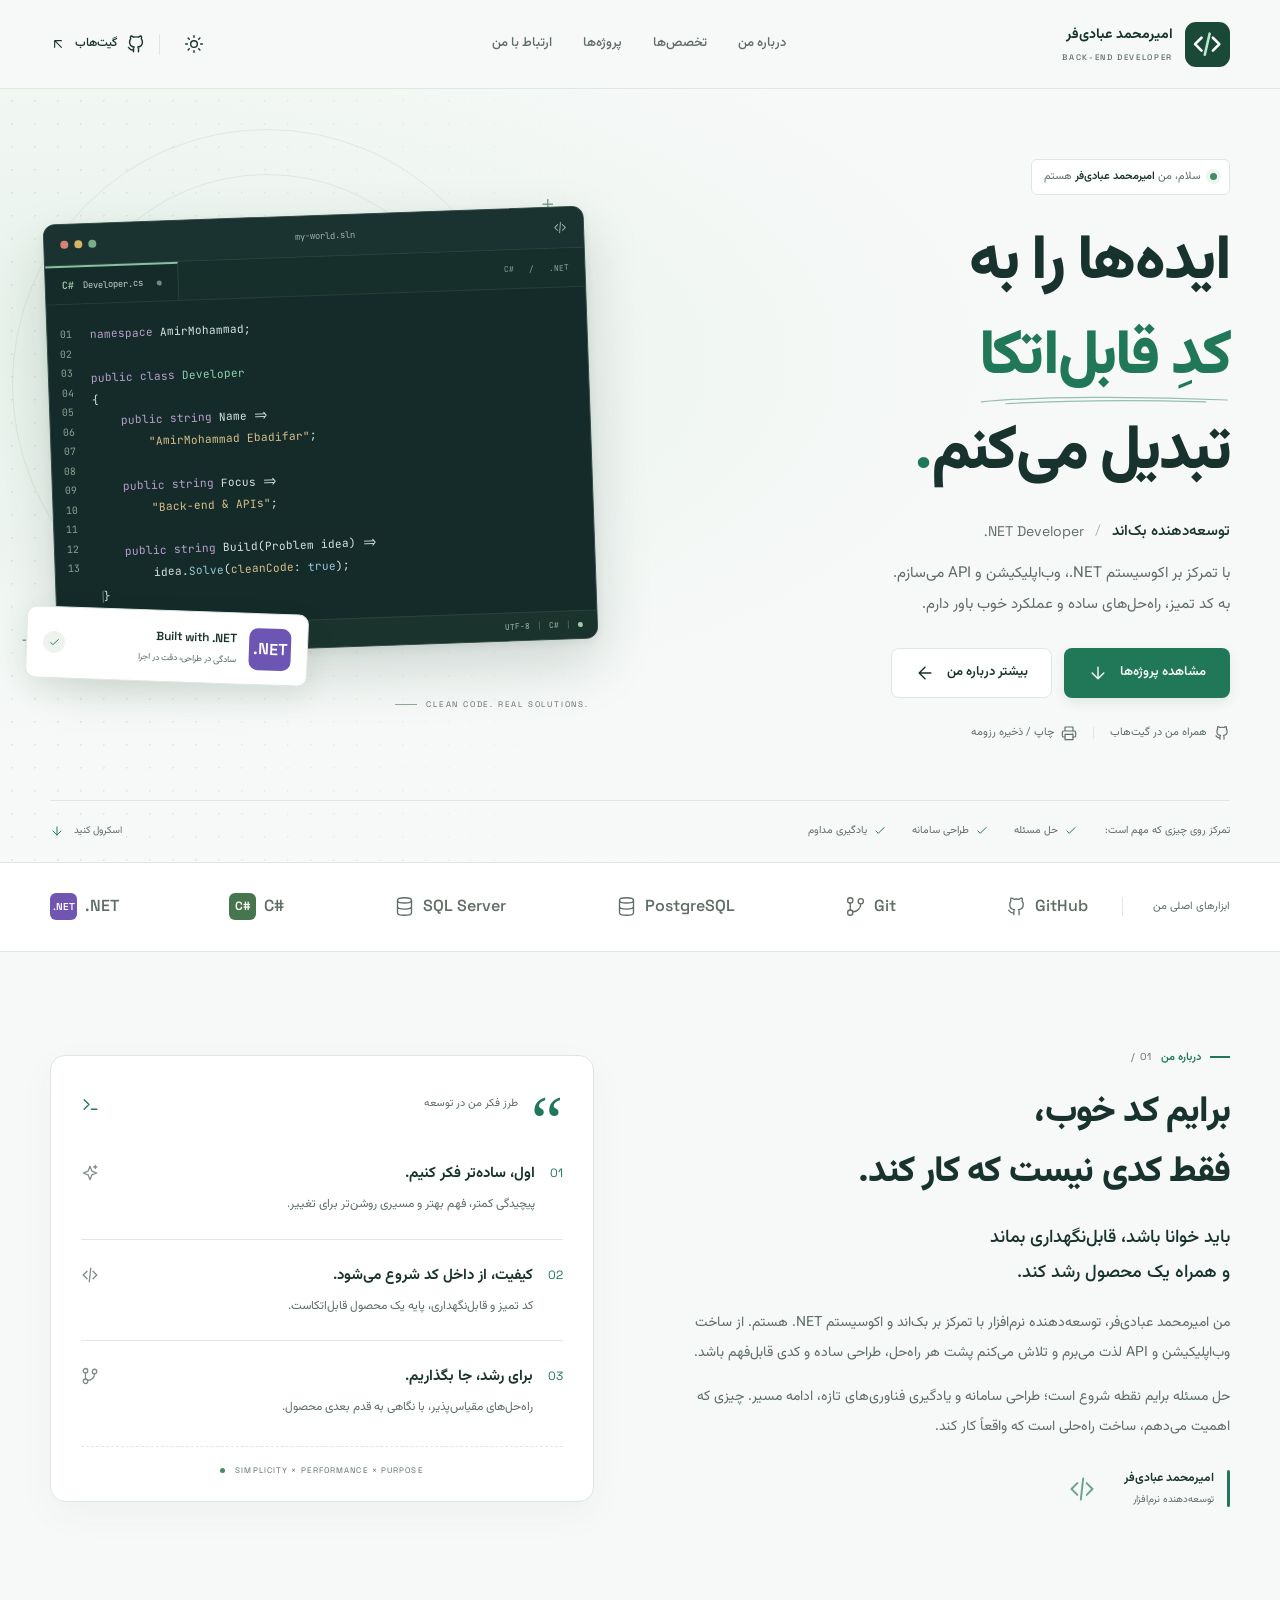
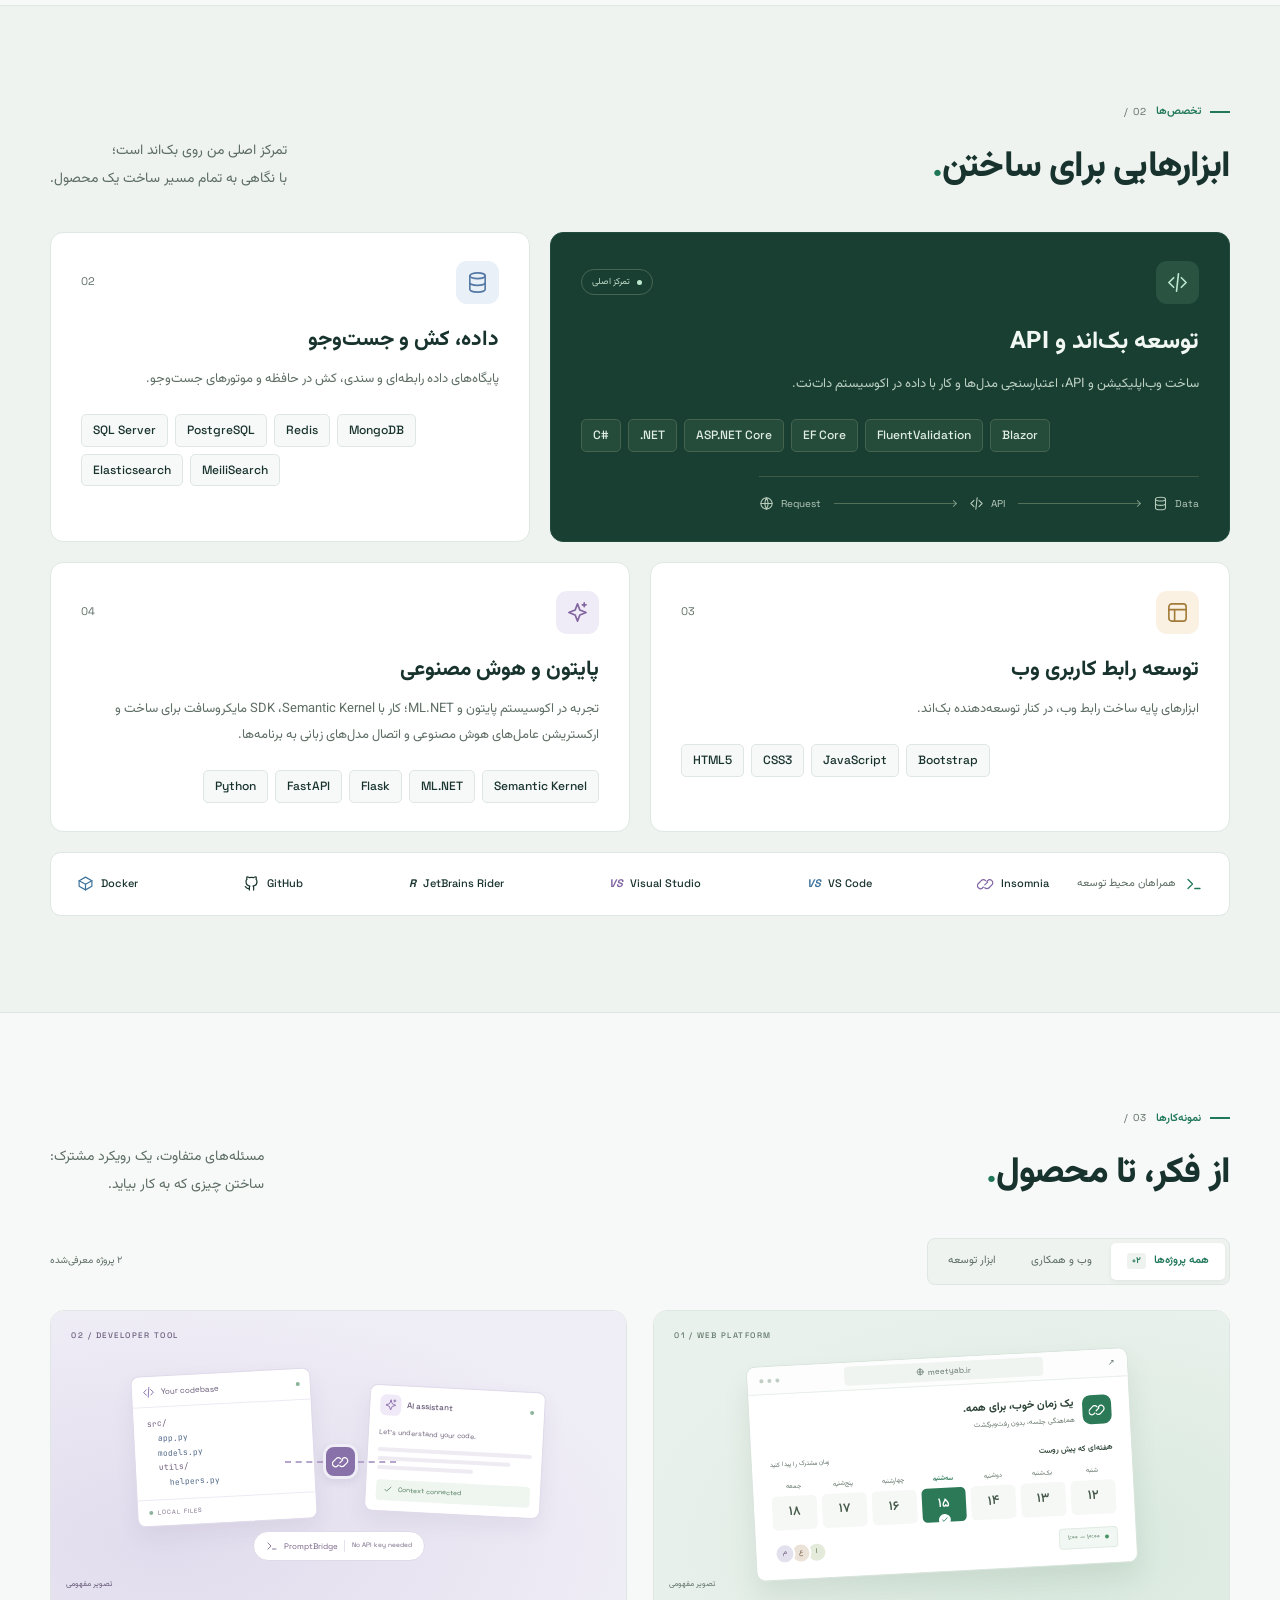
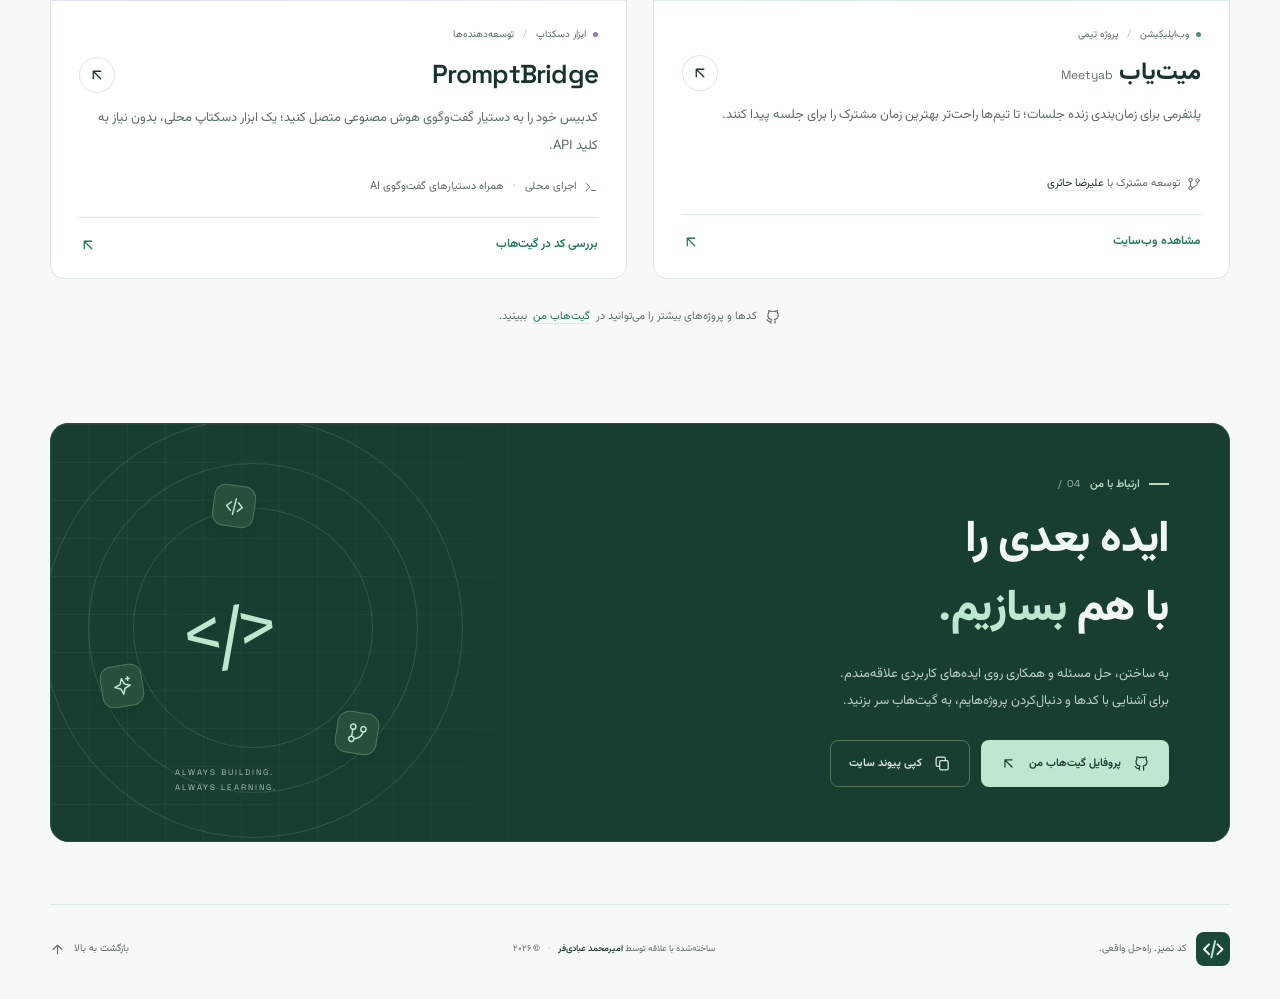
==== commit 7aae3981: "feat: expand resume stack with search, data, validation, Docker, and Semantic Kernel Co-authored-by:" ====
--- a/index.html
+++ b/index.html
@@ -84,9 +84,10 @@
         "description": "توسعه‌دهنده نرم‌افزار با تمرکز بر ساخت وب‌اپلیکیشن و API در اکوسیستم .NET و نوشتن کد تمیز، قابل‌نگهداری و مقیاس‌پذیر.",
         "sameAs": ["https://github.com/amirebadifar87"],
         "knowsAbout": [
-          "C#", ".NET", "ASP.NET Core", "Blazor", "Back-end development", "API development",
-          "SQL Server", "PostgreSQL", "Redis", "HTML5", "CSS3", "JavaScript", "Bootstrap",
-          "ML.NET", "Python", "FastAPI", "Flask", "Git", "GitHub"
+          "C#", ".NET", "ASP.NET Core", "Blazor", "EF Core", "FluentValidation", "Back-end development", "API development",
+          "SQL Server", "PostgreSQL", "Redis", "MongoDB", "Elasticsearch", "MeiliSearch",
+          "HTML5", "CSS3", "JavaScript", "Bootstrap",
+          "ML.NET", "Semantic Kernel", "Python", "FastAPI", "Flask", "Docker", "Git", "GitHub"
         ]
       },
       {
@@ -128,6 +129,7 @@
     <symbol id="i-close" viewBox="0 0 24 24"><path d="m6 6 12 12M6 18 18 6"/></symbol>
     <symbol id="i-code" viewBox="0 0 24 24"><path d="m8 7-5 5 5 5m8-10 5 5-5 5m-3-14-2 18"/></symbol>
     <symbol id="i-terminal" viewBox="0 0 24 24"><path d="m4 6 6 6-6 6m9 0h7"/></symbol>
+    <symbol id="i-box" viewBox="0 0 24 24"><path d="M21 8 12 3 3 8v8l9 5 9-5V8Z"/><path d="M3 8l9 5 9-5M12 13v8"/></symbol>
     <symbol id="i-database" viewBox="0 0 24 24"><ellipse cx="12" cy="5" rx="8" ry="3"/><path d="M4 5v14c0 1.7 3.6 3 8 3s8-1.3 8-3V5M4 12c0 1.7 3.6 3 8 3s8-1.3 8-3"/></symbol>
     <symbol id="i-layout" viewBox="0 0 24 24"><rect x="3" y="3" width="18" height="18" rx="3"/><path d="M3 9h18M9 9v12"/></symbol>
     <symbol id="i-spark" viewBox="0 0 24 24"><path d="m12 3 2.5 6.5L21 12l-6.5 2.5L12 21l-2.5-6.5L3 12l6.5-2.5L12 3Zm7-1v4m-2-2h4"/></symbol>
@@ -225,6 +227,7 @@
           <span class="tech-word"><svg class="icon" aria-hidden="true"><use href="#i-database"/></svg> SQL Server</span>
           <span class="tech-word"><svg class="icon" aria-hidden="true"><use href="#i-database"/></svg> PostgreSQL</span>
           <span class="tech-word"><svg class="icon" aria-hidden="true"><use href="#i-branch"/></svg> Git</span>
+          <span class="tech-word"><svg class="icon" aria-hidden="true"><use href="#i-github"/></svg> GitHub</span>
         </div>
       </div>
     </div>
@@ -258,15 +261,15 @@
           <article class="skill-card backend-card" data-reveal>
             <div class="skill-card-top"><span class="skill-icon"><svg class="icon" aria-hidden="true"><use href="#i-code"/></svg></span><span class="focus-label"><span></span> تمرکز اصلی</span></div>
             <h3>توسعه بک‌اند و <bdi>API</bdi></h3>
-            <p>ساخت وب‌اپلیکیشن و سرویس‌های تحت وب با ابزارهای اکوسیستم دات‌نت.</p>
-            <div class="skill-tags" dir="ltr"><span>C#</span><span>.NET</span><span>ASP.NET Core</span><span>Blazor</span></div>
+            <p>ساخت وب‌اپلیکیشن و API، اعتبارسنجی مدل‌ها و کار با داده در اکوسیستم دات‌نت.</p>
+            <div class="skill-tags" dir="ltr"><span>C#</span><span>.NET</span><span>ASP.NET Core</span><span>EF Core</span><span>FluentValidation</span><span>Blazor</span></div>
             <div class="backend-flow" dir="ltr" role="img" aria-label="جریان ساختار سامانه: درخواست، API، داده"><span><svg class="icon" aria-hidden="true"><use href="#i-globe"/></svg> Request</span><i aria-hidden="true"></i><span><svg class="icon" aria-hidden="true"><use href="#i-code"/></svg> API</span><i aria-hidden="true"></i><span><svg class="icon" aria-hidden="true"><use href="#i-database"/></svg> Data</span></div>
           </article>
           <article class="skill-card" data-reveal>
             <div class="skill-card-top"><span class="skill-icon blue-icon"><svg class="icon" aria-hidden="true"><use href="#i-database"/></svg></span><span class="card-index" aria-hidden="true">02</span></div>
-            <h3>پایگاه داده و کشینگ</h3>
-            <p>کار با داده‌های رابطه‌ای و ذخیره‌سازی کلید–مقدار در حافظه.</p>
-            <div class="skill-tags" dir="ltr"><span>SQL Server</span><span>PostgreSQL</span><span>Redis</span></div>
+            <h3>داده، کش و جست‌وجو</h3>
+            <p>پایگاه‌های داده رابطه‌ای و سندی، کش در حافظه و موتورهای جست‌وجو.</p>
+            <div class="skill-tags" dir="ltr"><span>SQL Server</span><span>PostgreSQL</span><span>Redis</span><span>MongoDB</span><span>Elasticsearch</span><span>MeiliSearch</span></div>
           </article>
           <article class="skill-card" data-reveal>
             <div class="skill-card-top"><span class="skill-icon amber-icon"><svg class="icon" aria-hidden="true"><use href="#i-layout"/></svg></span><span class="card-index" aria-hidden="true">03</span></div>
@@ -276,12 +279,12 @@
           </article>
           <article class="skill-card exploration-card" data-reveal>
             <div class="skill-card-top"><span class="skill-icon purple-icon"><svg class="icon" aria-hidden="true"><use href="#i-spark"/></svg></span><span class="card-index" aria-hidden="true">04</span></div>
-            <h3>فراتر از دات‌نت</h3>
-            <p>تجربه در اکوسیستم پایتون و آشنایی با یادگیری ماشین در <bdi>.NET</bdi>.</p>
-            <div class="exploration-tags"><div class="skill-tags" dir="ltr"><span>Python</span><span>FastAPI</span><span>Flask</span></div><span class="ml-tag" dir="ltr"><svg class="icon" aria-hidden="true"><use href="#i-spark"/></svg> ML.NET</span></div>
-          </article>
-        </div>
-        <div class="toolbelt" data-reveal><div class="toolbelt-label"><svg class="icon" aria-hidden="true"><use href="#i-terminal"/></svg><span>همراهان محیط توسعه</span></div><div class="toolbelt-items" dir="ltr"><span><svg class="icon" aria-hidden="true"><use href="#i-github"/></svg>GitHub</span><span><b class="tool-letter" aria-hidden="true">R</b>JetBrains Rider</span><span><b class="tool-letter purple-text" aria-hidden="true">VS</b>Visual Studio</span><span><b class="tool-letter blue-text" aria-hidden="true">VS</b>VS Code</span><span><svg class="icon purple-text" aria-hidden="true"><use href="#i-link"/></svg>Insomnia</span></div></div>
+            <h3>پایتون و هوش مصنوعی</h3>
+            <p>تجربه در اکوسیستم پایتون و <bdi>ML.NET</bdi>؛ کار با <bdi>Semantic Kernel</bdi>، SDK مایکروسافت برای ساخت و ارکستریشن عامل‌های هوش مصنوعی و اتصال مدل‌های زبانی به برنامه‌ها.</p>
+            <div class="exploration-tags"><div class="skill-tags" dir="ltr"><span>Python</span><span>FastAPI</span><span>Flask</span><span>ML.NET</span><span>Semantic Kernel</span></div></div>
+          </article>
+        </div>
+        <div class="toolbelt" data-reveal><div class="toolbelt-label"><svg class="icon" aria-hidden="true"><use href="#i-terminal"/></svg><span>همراهان محیط توسعه</span></div><div class="toolbelt-items" dir="ltr"><span><svg class="icon blue-text" aria-hidden="true"><use href="#i-box"/></svg>Docker</span><span><svg class="icon" aria-hidden="true"><use href="#i-github"/></svg>GitHub</span><span><b class="tool-letter" aria-hidden="true">R</b>JetBrains Rider</span><span><b class="tool-letter purple-text" aria-hidden="true">VS</b>Visual Studio</span><span><b class="tool-letter blue-text" aria-hidden="true">VS</b>VS Code</span><span><svg class="icon purple-text" aria-hidden="true"><use href="#i-link"/></svg>Insomnia</span></div></div>
       </div>
     </section>
 
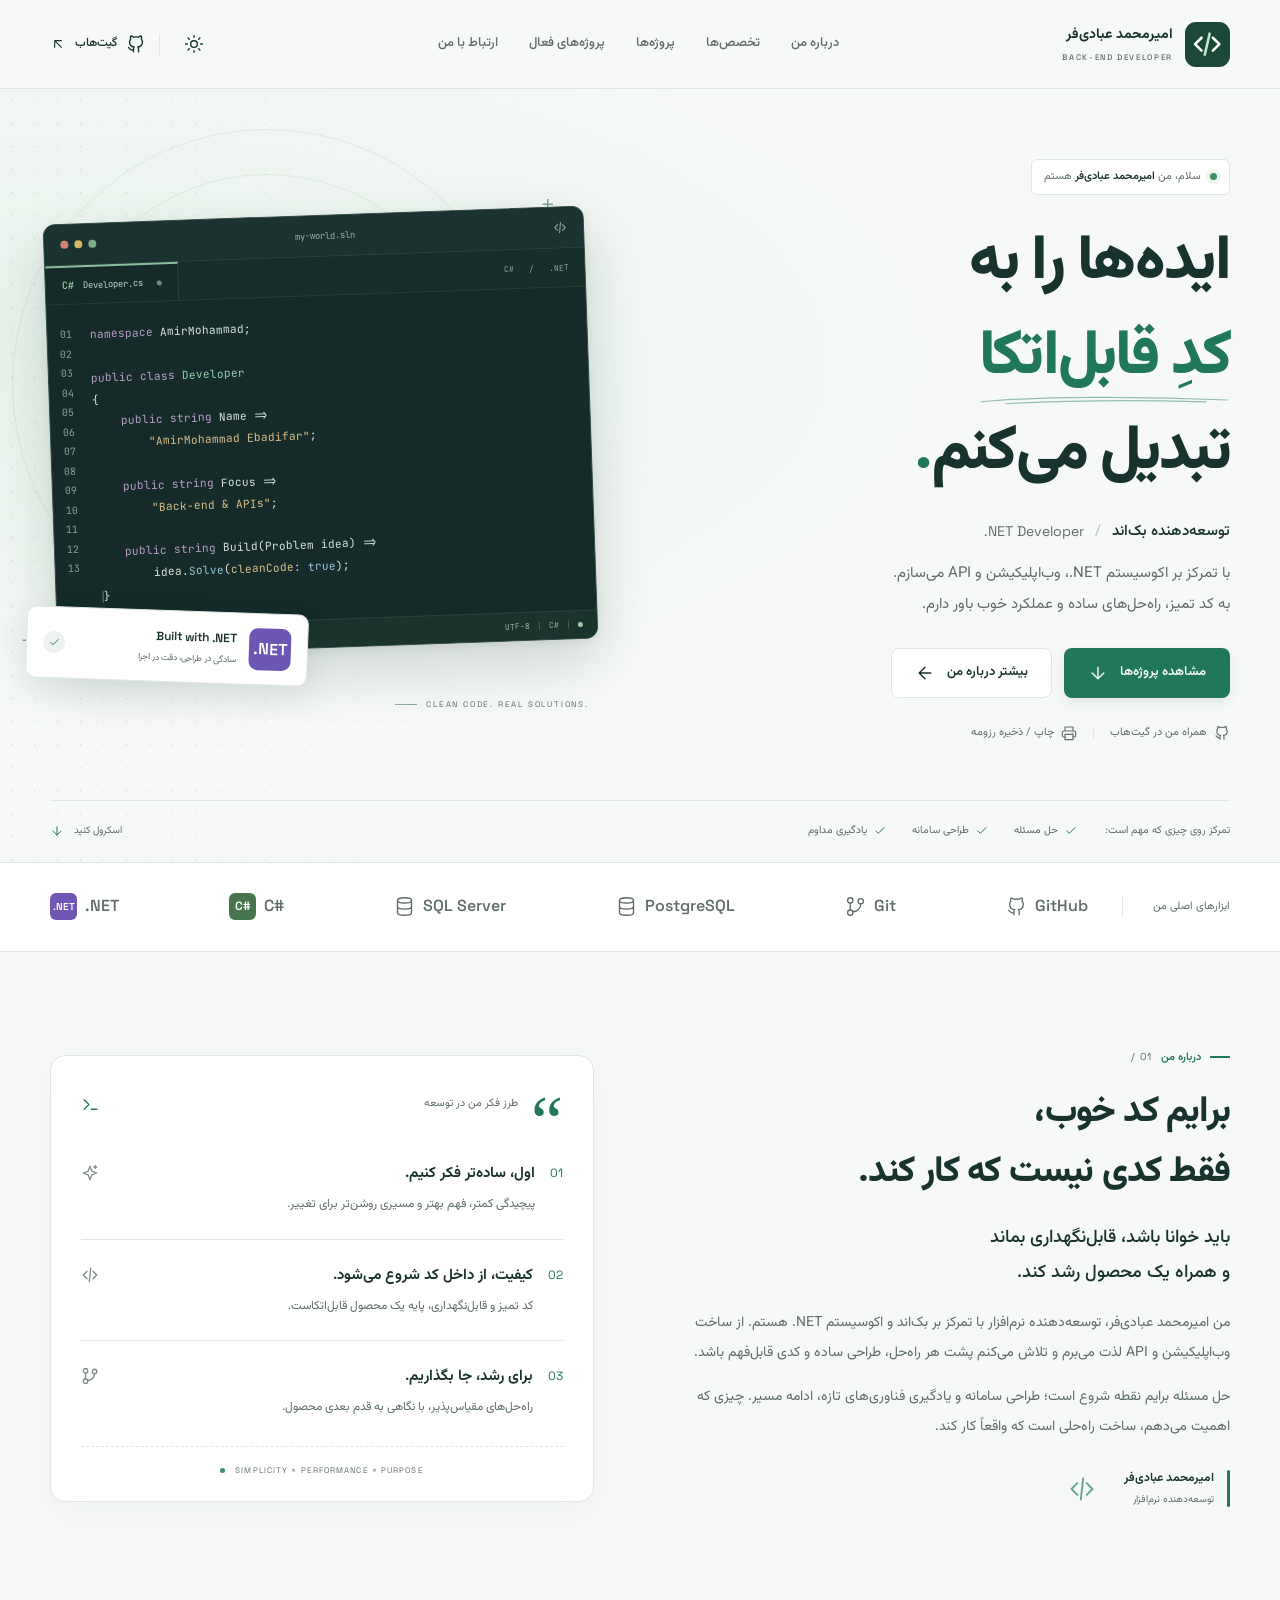
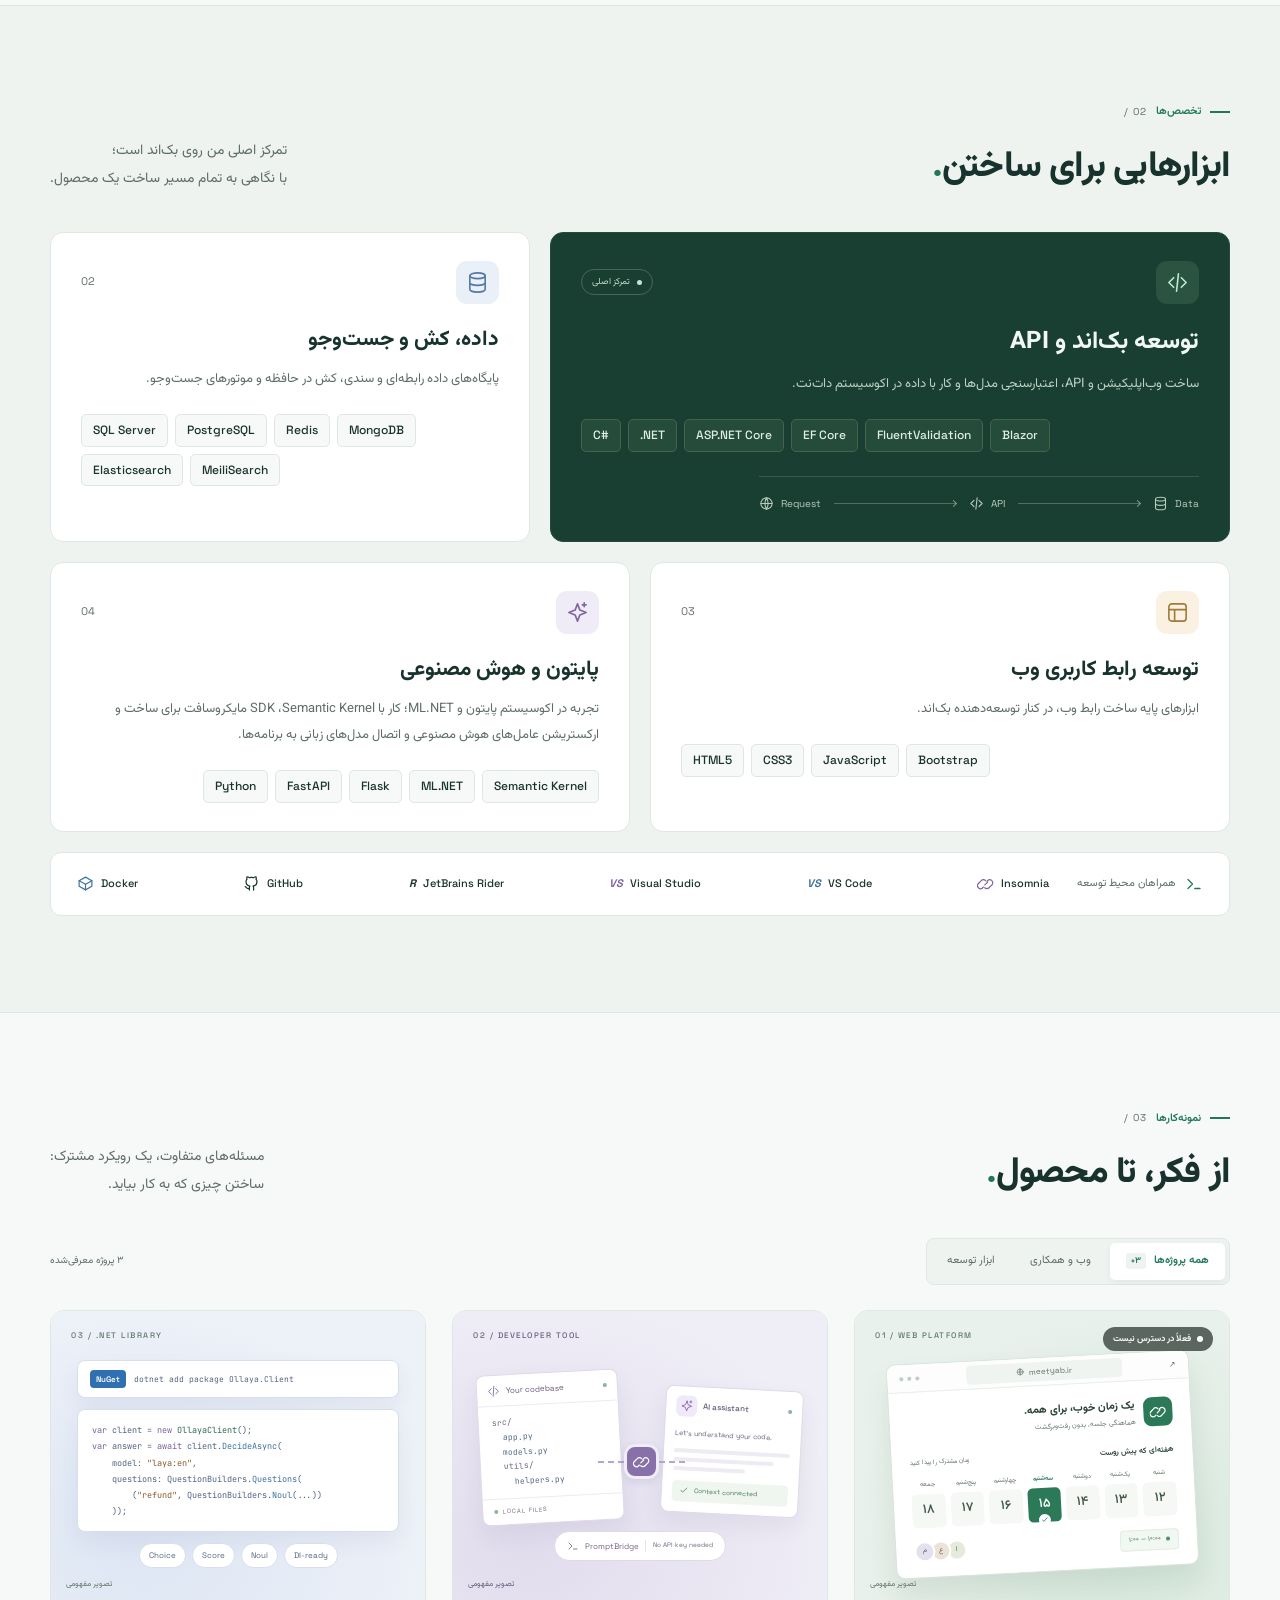
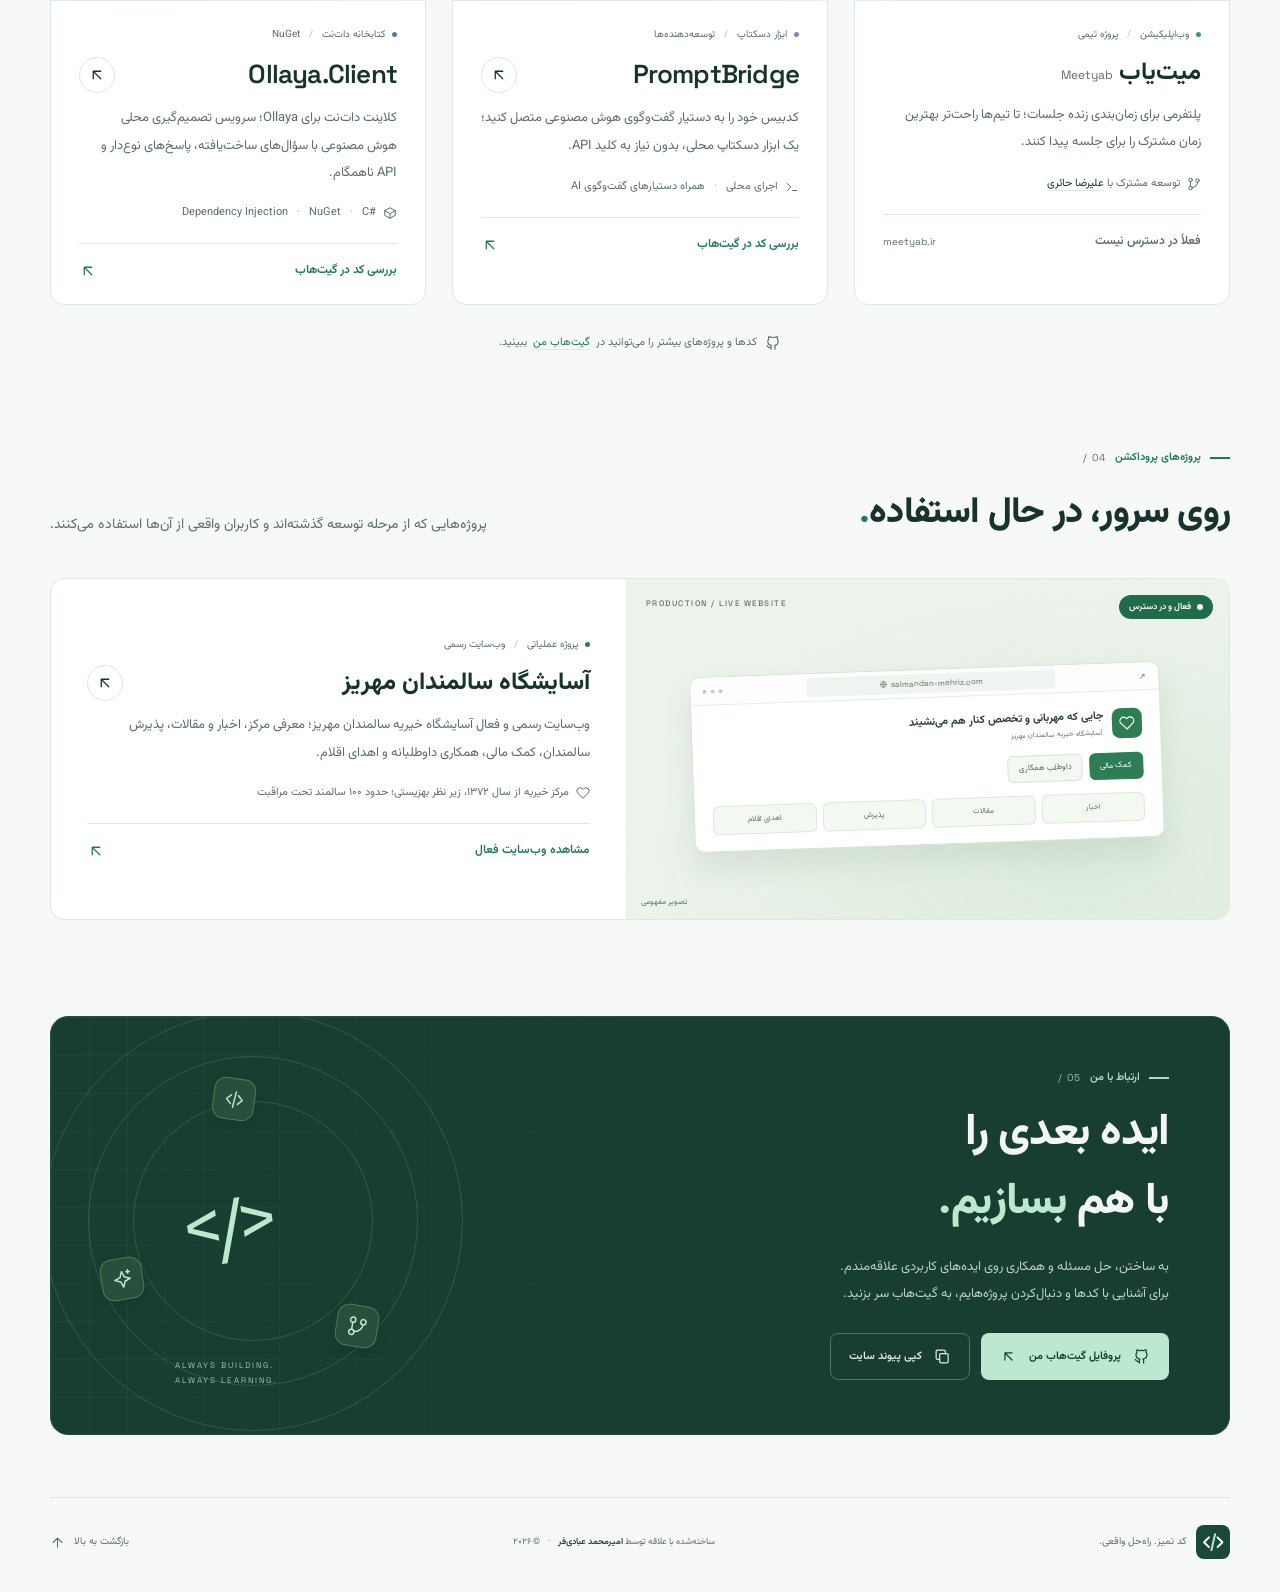
==== commit bd94cb4d: "feat: add Ollaya.Client, mark Meetyab unavailable, and showcase live production work Co-authored-by:" ====
--- a/index.html
+++ b/index.html
@@ -6,7 +6,7 @@
   <meta name="color-scheme" content="light dark">
   <meta name="theme-color" content="#f7f9f8">
   <title>امیرمحمد عبادی‌فر | توسعه‌دهنده بک‌اند و برنامه‌نویس .NET</title>
-  <meta name="description" content="وب‌سایت شخصی و رزومه امیرمحمد عبادی‌فر، توسعه‌دهنده بک‌اند با تمرکز بر C#، ASP.NET Core و طراحی API. آشنایی با مهارت‌ها و پروژه‌های میت‌یاب و PromptBridge.">
+  <meta name="description" content="وب‌سایت شخصی و رزومه امیرمحمد عبادی‌فر، توسعه‌دهنده بک‌اند .NET؛ مهارت‌ها، میت‌یاب، PromptBridge، Ollaya.Client و پروژه‌های عملیاتی مانند سایت سالمندان مهریز.">
   <meta name="author" content="امیرمحمد عبادی‌فر">
   <meta name="robots" content="index, follow, max-image-preview:large">
   <link rel="canonical" href="https://amirebadifar.ir/">
@@ -49,68 +49,144 @@
     })();
   </script>
   <script type="application/ld+json">
-  {
-    "@context": "https://schema.org",
-    "@graph": [
-      {
-        "@type": "WebSite",
-        "@id": "https://amirebadifar.ir/#website",
-        "url": "https://amirebadifar.ir/",
-        "name": "وب‌سایت شخصی امیرمحمد عبادی‌فر",
-        "inLanguage": "fa-IR",
-        "publisher": { "@id": "https://amirebadifar.ir/#person" }
+{
+  "@context": "https://schema.org",
+  "@graph": [
+    {
+      "@type": "WebSite",
+      "@id": "https://amirebadifar.ir/#website",
+      "url": "https://amirebadifar.ir/",
+      "name": "وب‌سایت شخصی امیرمحمد عبادی‌فر",
+      "inLanguage": "fa-IR",
+      "publisher": {
+        "@id": "https://amirebadifar.ir/#person"
+      }
+    },
+    {
+      "@type": "ProfilePage",
+      "@id": "https://amirebadifar.ir/#profile",
+      "url": "https://amirebadifar.ir/",
+      "name": "امیرمحمد عبادی‌فر | توسعه‌دهنده بک‌اند و برنامه‌نویس .NET",
+      "description": "رزومه، مهارت‌ها و پروژه‌های امیرمحمد عبادی‌فر، توسعه‌دهنده بک‌اند در اکوسیستم دات‌نت.",
+      "isPartOf": {
+        "@id": "https://amirebadifar.ir/#website"
       },
-      {
-        "@type": "ProfilePage",
-        "@id": "https://amirebadifar.ir/#profile",
-        "url": "https://amirebadifar.ir/",
-        "name": "امیرمحمد عبادی‌فر | توسعه‌دهنده بک‌اند و برنامه‌نویس .NET",
-        "description": "رزومه، مهارت‌ها و پروژه‌های امیرمحمد عبادی‌فر، توسعه‌دهنده بک‌اند در اکوسیستم دات‌نت.",
-        "isPartOf": { "@id": "https://amirebadifar.ir/#website" },
-        "mainEntity": { "@id": "https://amirebadifar.ir/#person" },
-        "inLanguage": "fa-IR",
-        "hasPart": [
-          { "@id": "https://meetyab.ir/#project" },
-          { "@id": "https://github.com/amirebadifar87/PromptBridge#project" }
-        ]
+      "mainEntity": {
+        "@id": "https://amirebadifar.ir/#person"
       },
-      {
+      "inLanguage": "fa-IR",
+      "hasPart": [
+        {
+          "@id": "https://meetyab.ir/#project"
+        },
+        {
+          "@id": "https://github.com/amirebadifar87/PromptBridge#project"
+        },
+        {
+          "@id": "https://github.com/amirebadifar87/Ollaya.Client#project"
+        },
+        {
+          "@id": "https://salmandan-mehriz.com/#project"
+        }
+      ]
+    },
+    {
+      "@type": "Person",
+      "@id": "https://amirebadifar.ir/#person",
+      "name": "امیرمحمد عبادی‌فر",
+      "alternateName": [
+        "AmirMohammad Ebadifar",
+        "Amir Ebadifar"
+      ],
+      "url": "https://amirebadifar.ir/",
+      "jobTitle": "توسعه‌دهنده بک‌اند",
+      "description": "توسعه‌دهنده نرم‌افزار با تمرکز بر ساخت وب‌اپلیکیشن و API در اکوسیستم .NET و نوشتن کد تمیز، قابل‌نگهداری و مقیاس‌پذیر.",
+      "sameAs": [
+        "https://github.com/amirebadifar87"
+      ],
+      "knowsAbout": [
+        "C#",
+        ".NET",
+        "ASP.NET Core",
+        "Blazor",
+        "EF Core",
+        "FluentValidation",
+        "Back-end development",
+        "API development",
+        "SQL Server",
+        "PostgreSQL",
+        "Redis",
+        "MongoDB",
+        "Elasticsearch",
+        "MeiliSearch",
+        "HTML5",
+        "CSS3",
+        "JavaScript",
+        "Bootstrap",
+        "ML.NET",
+        "Semantic Kernel",
+        "Python",
+        "FastAPI",
+        "Flask",
+        "Docker",
+        "Git",
+        "GitHub"
+      ]
+    },
+    {
+      "@type": "CreativeWork",
+      "@id": "https://meetyab.ir/#project",
+      "name": "میت‌یاب",
+      "alternateName": "Meetyab",
+      "url": "https://meetyab.ir",
+      "description": "پلتفرم زمان‌بندی زنده برای کمک به تیم‌ها در پیدا کردن بهترین زمان جلسه؛ توسعه مشترک با علیرضا حائری. این پروژه در حال حاضر در دسترس نیست.",
+      "creator": {
+        "@id": "https://amirebadifar.ir/#person"
+      },
+      "contributor": {
         "@type": "Person",
-        "@id": "https://amirebadifar.ir/#person",
-        "name": "امیرمحمد عبادی‌فر",
-        "alternateName": ["AmirMohammad Ebadifar", "Amir Ebadifar"],
-        "url": "https://amirebadifar.ir/",
-        "jobTitle": "توسعه‌دهنده بک‌اند",
-        "description": "توسعه‌دهنده نرم‌افزار با تمرکز بر ساخت وب‌اپلیکیشن و API در اکوسیستم .NET و نوشتن کد تمیز، قابل‌نگهداری و مقیاس‌پذیر.",
-        "sameAs": ["https://github.com/amirebadifar87"],
-        "knowsAbout": [
-          "C#", ".NET", "ASP.NET Core", "Blazor", "EF Core", "FluentValidation", "Back-end development", "API development",
-          "SQL Server", "PostgreSQL", "Redis", "MongoDB", "Elasticsearch", "MeiliSearch",
-          "HTML5", "CSS3", "JavaScript", "Bootstrap",
-          "ML.NET", "Semantic Kernel", "Python", "FastAPI", "Flask", "Docker", "Git", "GitHub"
-        ]
+        "name": "علیرضا حائری",
+        "alternateName": "Alireza Haeri",
+        "url": "https://github.com/alireza-haeri/"
       },
-      {
-        "@type": "CreativeWork",
-        "@id": "https://meetyab.ir/#project",
-        "name": "میت‌یاب",
-        "alternateName": "Meetyab",
-        "url": "https://meetyab.ir",
-        "description": "پلتفرم زمان‌بندی زنده برای کمک به تیم‌ها در پیدا کردن بهترین زمان جلسه؛ توسعه مشترک با علیرضا حائری.",
-        "creator": { "@id": "https://amirebadifar.ir/#person" },
-        "contributor": { "@type": "Person", "name": "علیرضا حائری", "alternateName": "Alireza Haeri", "url": "https://github.com/alireza-haeri/" }
+      "creativeWorkStatus": "Currently unavailable"
+    },
+    {
+      "@type": "SoftwareApplication",
+      "@id": "https://github.com/amirebadifar87/PromptBridge#project",
+      "name": "PromptBridge",
+      "url": "https://github.com/amirebadifar87/PromptBridge",
+      "applicationCategory": "DeveloperApplication",
+      "description": "ابزار دسکتاپ محلی برای اتصال کدبیس به دستیارهای گفت‌وگوی هوش مصنوعی، بدون نیاز به کلید API.",
+      "creator": {
+        "@id": "https://amirebadifar.ir/#person"
+      }
+    },
+    {
+      "@type": "SoftwareSourceCode",
+      "@id": "https://github.com/amirebadifar87/Ollaya.Client#project",
+      "name": "Ollaya.Client",
+      "url": "https://github.com/amirebadifar87/Ollaya.Client",
+      "codeRepository": "https://github.com/amirebadifar87/Ollaya.Client",
+      "programmingLanguage": "C#",
+      "description": "کلاینت دات‌نت برای Ollaya؛ سرویس تصمیم‌گیری محلی هوش مصنوعی با سؤال‌های ساخت‌یافته، پاسخ‌های نوع‌دار و API ناهمگام.",
+      "creator": {
+        "@id": "https://amirebadifar.ir/#person"
+      }
+    },
+    {
+      "@type": "CreativeWork",
+      "@id": "https://salmandan-mehriz.com/#project",
+      "name": "وب‌سایت آسایشگاه خیریه سالمندان مهریز",
+      "url": "https://salmandan-mehriz.com/",
+      "description": "وب‌سایت رسمی و فعال آسایشگاه خیریه سالمندان مهریز؛ معرفی مرکز، اخبار و مقالات، پذیرش سالمندان، کمک مالی، همکاری داوطلبانه و اهدای اقلام.",
+      "creator": {
+        "@id": "https://amirebadifar.ir/#person"
       },
-      {
-        "@type": "SoftwareApplication",
-        "@id": "https://github.com/amirebadifar87/PromptBridge#project",
-        "name": "PromptBridge",
-        "url": "https://github.com/amirebadifar87/PromptBridge",
-        "applicationCategory": "DeveloperApplication",
-        "description": "ابزار دسکتاپ محلی برای اتصال کدبیس به دستیارهای گفت‌وگوی هوش مصنوعی، بدون نیاز به کلید API.",
-        "creator": { "@id": "https://amirebadifar.ir/#person" }
-      }
-    ]
-  }
+      "creativeWorkStatus": "Active production website"
+    }
+  ]
+}
   </script>
   <script src="assets/main.js" defer></script>
 </head>
@@ -129,6 +205,7 @@
     <symbol id="i-close" viewBox="0 0 24 24"><path d="m6 6 12 12M6 18 18 6"/></symbol>
     <symbol id="i-code" viewBox="0 0 24 24"><path d="m8 7-5 5 5 5m8-10 5 5-5 5m-3-14-2 18"/></symbol>
     <symbol id="i-terminal" viewBox="0 0 24 24"><path d="m4 6 6 6-6 6m9 0h7"/></symbol>
+    <symbol id="i-heart" viewBox="0 0 24 24"><path d="M20.8 4.6a5.5 5.5 0 0 0-7.8 0L12 5.6l-1-1a5.5 5.5 0 0 0-7.8 7.8l1 1L12 21l7.8-7.6 1-1a5.5 5.5 0 0 0 0-7.8Z"/></symbol>
     <symbol id="i-box" viewBox="0 0 24 24"><path d="M21 8 12 3 3 8v8l9 5 9-5V8Z"/><path d="M3 8l9 5 9-5M12 13v8"/></symbol>
     <symbol id="i-database" viewBox="0 0 24 24"><ellipse cx="12" cy="5" rx="8" ry="3"/><path d="M4 5v14c0 1.7 3.6 3 8 3s8-1.3 8-3V5M4 12c0 1.7 3.6 3 8 3s8-1.3 8-3"/></symbol>
     <symbol id="i-layout" viewBox="0 0 24 24"><rect x="3" y="3" width="18" height="18" rx="3"/><path d="M3 9h18M9 9v12"/></symbol>
@@ -152,6 +229,7 @@
         <a href="#about">درباره من</a>
         <a href="#skills">تخصص‌ها</a>
         <a href="#projects">پروژه‌ها</a>
+        <a href="#production">پروژه‌های فعال</a>
         <a href="#contact">ارتباط با من</a>
         <a class="nav-github" href="https://github.com/amirebadifar87" target="_blank" rel="noopener noreferrer">گیت‌هاب <svg class="icon" aria-hidden="true"><use href="#i-arrow-up-left"/></svg><span class="sr-only">؛ پروفایل امیرمحمد عبادی‌فر، در زبانه جدید</span></a>
       </nav>
@@ -291,18 +369,19 @@
     <section class="section projects-section" id="projects" aria-labelledby="projects-heading">
       <div class="container">
         <div class="section-heading" data-reveal><div><p class="section-eyebrow"><span></span> نمونه‌کارها <bdi>/ 03</bdi></p><h2 id="projects-heading">از فکر، تا محصول<span class="accent-period">.</span></h2></div><p>مسئله‌های متفاوت، یک رویکرد مشترک: <br> ساختن چیزی که به کار بیاید.</p></div>
-        <div class="project-toolbar" data-reveal><div class="project-filters" role="group" aria-label="فیلتر پروژه‌ها"><button type="button" class="filter-button is-active" data-filter="all" aria-pressed="true">همه پروژه‌ها <span>۰۲</span></button><button type="button" class="filter-button" data-filter="web" aria-pressed="false">وب و همکاری</button><button type="button" class="filter-button" data-filter="tool" aria-pressed="false">ابزار توسعه</button></div><p class="project-count" id="project-count" role="status" aria-live="polite" aria-atomic="true">۲ پروژه معرفی‌شده</p></div>
+        <div class="project-toolbar" data-reveal><div class="project-filters" role="group" aria-label="فیلتر پروژه‌ها"><button type="button" class="filter-button is-active" data-filter="all" aria-pressed="true">همه پروژه‌ها <span>۰۳</span></button><button type="button" class="filter-button" data-filter="web" aria-pressed="false">وب و همکاری</button><button type="button" class="filter-button" data-filter="tool" aria-pressed="false">ابزار توسعه</button></div><p class="project-count" id="project-count" role="status" aria-live="polite" aria-atomic="true">۳ پروژه معرفی‌شده</p></div>
         <div class="projects-grid" id="projects-grid">
           <article class="project-card" data-category="web" data-reveal>
             <div class="project-art meetyab-art" role="img" aria-label="طرح مفهومی میت‌یاب: تقویم هماهنگی جلسه و انتخاب زمان مشترک">
               <span class="art-label" dir="ltr">01 / WEB PLATFORM</span>
+              <span class="project-status is-offline">فعلاً در دسترس نیست</span>
               <div class="meeting-mockup" aria-hidden="true">
                 <div class="mockup-browser" dir="ltr"><span><i></i><i></i><i></i></span><span><svg class="icon"><use href="#i-globe"/></svg> meetyab.ir</span><span>↗</span></div>
                 <div class="meeting-body"><div class="meeting-title"><span class="meet-logo"><svg class="icon"><use href="#i-link"/></svg></span><div><strong>یک زمان خوب، برای همه.</strong><small>هماهنگی جلسه، بدون رفت‌وبرگشت</small></div></div><div class="calendar-month"><strong>هفته‌ای که پیش روست</strong><span>زمان مشترک را پیدا کنید</span></div><div class="calendar-days"><span>شنبه<small>۱۲</small></span><span>یک‌شنبه<small>۱۳</small></span><span>دوشنبه<small>۱۴</small></span><span class="selected-day">سه‌شنبه<small>۱۵<svg class="icon"><use href="#i-check"/></svg></small></span><span>چهارشنبه<small>۱۶</small></span><span>پنج‌شنبه<small>۱۷</small></span><span>جمعه<small>۱۸</small></span></div><div class="meeting-footer"><span class="time-slot"><span></span>۱۰:۰۰ — ۱:۰۰</span><span class="meeting-avatars"><i>ا</i><i>ع</i><i>م</i></span></div></div>
               </div>
               <span class="concept-label">تصویر مفهومی</span>
             </div>
-            <div class="project-info"><div class="project-category"><span class="category-dot"></span> وب‌اپلیکیشن <span class="category-separator">/</span> پروژه تیمی</div><div class="project-title-row"><h3>میت‌یاب <small lang="en" dir="ltr">Meetyab</small></h3><a class="project-link-icon" href="https://meetyab.ir" target="_blank" rel="noopener noreferrer" aria-label="مشاهده وب‌سایت میت‌یاب؛ در زبانه جدید"><svg class="icon" aria-hidden="true"><use href="#i-arrow-up-left"/></svg></a></div><p>پلتفرمی برای زمان‌بندی زنده جلسات؛ تا تیم‌ها راحت‌تر بهترین زمان مشترک را برای جلسه پیدا کنند.</p><div class="project-credit"><svg class="icon" aria-hidden="true"><use href="#i-branch"/></svg><span>توسعه مشترک با <a href="https://github.com/alireza-haeri/" target="_blank" rel="noopener noreferrer">علیرضا حائری<span class="sr-only">؛ در زبانه جدید</span></a></span></div><a class="project-cta" href="https://meetyab.ir" target="_blank" rel="noopener noreferrer">مشاهده وب‌سایت<svg class="icon" aria-hidden="true"><use href="#i-arrow-up-left"/></svg><span class="sr-only">میت‌یاب؛ در زبانه جدید</span></a></div>
+            <div class="project-info"><div class="project-category"><span class="category-dot"></span> وب‌اپلیکیشن <span class="category-separator">/</span> پروژه تیمی</div><div class="project-title-row"><h3>میت‌یاب <small lang="en" dir="ltr">Meetyab</small></h3></div><p>پلتفرمی برای زمان‌بندی زنده جلسات؛ تا تیم‌ها راحت‌تر بهترین زمان مشترک را برای جلسه پیدا کنند.</p><div class="project-credit"><svg class="icon" aria-hidden="true"><use href="#i-branch"/></svg><span>توسعه مشترک با <a href="https://github.com/alireza-haeri/" target="_blank" rel="noopener noreferrer">علیرضا حائری<span class="sr-only">؛ در زبانه جدید</span></a></span></div><span class="project-cta is-disabled" aria-disabled="true"><span>فعلاً در دسترس نیست</span><span class="cta-domain" dir="ltr">meetyab.ir</span></span></div>
           </article>
           <article class="project-card" data-category="tool" data-reveal>
             <div class="project-art promptbridge-art" role="img" aria-label="طرح مفهومی PromptBridge: اتصال کدبیس به دستیار هوش مصنوعی در یک ابزار محلی">
@@ -316,8 +395,47 @@
             </div>
             <div class="project-info"><div class="project-category"><span class="category-dot purple-dot"></span> ابزار دسکتاپ <span class="category-separator">/</span> توسعه‌دهنده‌ها</div><div class="project-title-row"><h3 lang="en" dir="ltr">PromptBridge</h3><a class="project-link-icon" href="https://github.com/amirebadifar87/PromptBridge" target="_blank" rel="noopener noreferrer" aria-label="مشاهده مخزن PromptBridge در گیت‌هاب؛ در زبانه جدید"><svg class="icon" aria-hidden="true"><use href="#i-arrow-up-left"/></svg></a></div><p>کدبیس خود را به دستیار گفت‌وگوی هوش مصنوعی متصل کنید؛ یک ابزار دسکتاپ محلی، بدون نیاز به کلید <bdi>API</bdi>.</p><div class="project-credit"><svg class="icon" aria-hidden="true"><use href="#i-terminal"/></svg><span>اجرای محلی <span class="credit-dot">·</span> همراه دستیارهای گفت‌وگوی <bdi>AI</bdi></span></div><a class="project-cta" href="https://github.com/amirebadifar87/PromptBridge" target="_blank" rel="noopener noreferrer">بررسی کد در گیت‌هاب<svg class="icon" aria-hidden="true"><use href="#i-arrow-up-left"/></svg><span class="sr-only">PromptBridge؛ در زبانه جدید</span></a></div>
           </article>
+          <article class="project-card" data-category="tool" data-reveal>
+            <div class="project-art ollaya-art" role="img" aria-label="طرح مفهومی Ollaya.Client: بسته دات‌نت برای تصمیم‌گیری محلی هوش مصنوعی با پاسخ‌های نوع‌دار">
+              <span class="art-label" dir="ltr">03 / .NET LIBRARY</span>
+              <div class="ollaya-scene" dir="ltr" aria-hidden="true">
+                <div class="ollaya-package"><span class="nuget-mark">NuGet</span><code>dotnet add package Ollaya.Client</code></div>
+                <div class="ollaya-code"><pre><span class="syntax-muted">var</span> client = <span class="syntax-muted">new</span> <span class="syntax-type">OllayaClient</span>();
+<span class="syntax-muted">var</span> answer = <span class="syntax-muted">await</span> client.<span class="syntax-function">DecideAsync</span>(
+    model: <span class="syntax-string">"laya:en"</span>,
+    questions: QuestionBuilders.<span class="syntax-function">Questions</span>(
+        (<span class="syntax-string">"refund"</span>, QuestionBuilders.<span class="syntax-function">Noul</span>(...))
+    ));</pre></div>
+                <div class="ollaya-chips"><span>Choice</span><span>Score</span><span>Noul</span><span>DI-ready</span></div>
+              </div>
+              <span class="concept-label">تصویر مفهومی</span>
+            </div>
+            <div class="project-info"><div class="project-category"><span class="category-dot blue-dot"></span> کتابخانه دات‌نت <span class="category-separator">/</span> NuGet</div><div class="project-title-row"><h3 lang="en" dir="ltr">Ollaya.Client</h3><a class="project-link-icon" href="https://github.com/amirebadifar87/Ollaya.Client" target="_blank" rel="noopener noreferrer" aria-label="مشاهده مخزن Ollaya.Client در گیت‌هاب؛ در زبانه جدید"><svg class="icon" aria-hidden="true"><use href="#i-arrow-up-left"/></svg></a></div><p>کلاینت دات‌نت برای <bdi>Ollaya</bdi>؛ سرویس تصمیم‌گیری محلی هوش مصنوعی با سؤال‌های ساخت‌یافته، پاسخ‌های نوع‌دار و <bdi>API</bdi> ناهمگام.</p><div class="project-credit"><svg class="icon" aria-hidden="true"><use href="#i-box"/></svg><span><bdi>C#</bdi> <span class="credit-dot">·</span> <bdi>NuGet</bdi> <span class="credit-dot">·</span> <bdi>Dependency Injection</bdi></span></div><a class="project-cta" href="https://github.com/amirebadifar87/Ollaya.Client" target="_blank" rel="noopener noreferrer">بررسی کد در گیت‌هاب<svg class="icon" aria-hidden="true"><use href="#i-arrow-up-left"/></svg><span class="sr-only">Ollaya.Client؛ در زبانه جدید</span></a></div>
+          </article>
         </div>
         <p class="projects-footnote"><svg class="icon" aria-hidden="true"><use href="#i-github"/></svg>کدها و پروژه‌های بیشتر را می‌توانید در <a href="https://github.com/amirebadifar87?tab=repositories" target="_blank" rel="noopener noreferrer">گیت‌هاب من<span class="sr-only">؛ در زبانه جدید</span></a> ببینید.</p>
+      </div>
+    </section>
+
+    <section class="section production-section" id="production" aria-labelledby="production-heading">
+      <div class="container">
+        <div class="section-heading" data-reveal><div><p class="section-eyebrow"><span></span> پروژه‌های پروداکشن <bdi>/ 04</bdi></p><h2 id="production-heading">روی سرور، در حال استفاده<span class="accent-period">.</span></h2></div><p>پروژه‌هایی که از مرحله توسعه گذشته‌اند و کاربران واقعی از آن‌ها استفاده می‌کنند.</p></div>
+        <article class="project-card production-card" data-reveal>
+          <div class="project-art salmandan-art" role="img" aria-label="طرح مفهومی وب‌سایت آسایشگاه سالمندان مهریز: صفحه اصلی با کمک مالی و همکاری داوطلبانه">
+            <span class="art-label" dir="ltr">PRODUCTION / LIVE WEBSITE</span>
+            <span class="project-status is-online">فعال و در دسترس</span>
+            <div class="salmandan-mockup" aria-hidden="true">
+              <div class="mockup-browser" dir="ltr"><span><i></i><i></i><i></i></span><span><svg class="icon"><use href="#i-globe"/></svg> salmandan-mehriz.com</span><span>↗</span></div>
+              <div class="salmandan-body">
+                <div class="salmandan-hero"><span class="salmandan-logo"><svg class="icon"><use href="#i-heart"/></svg></span><div><strong>جایی که مهربانی و تخصص کنار هم می‌نشیند</strong><small>آسایشگاه خیریه سالمندان مهریز</small></div></div>
+                <div class="salmandan-actions"><span class="salmandan-btn primary">کمک مالی</span><span class="salmandan-btn">داوطلب همکاری</span></div>
+                <div class="salmandan-cards"><span>اخبار</span><span>مقالات</span><span>پذیرش</span><span>اهدای اقلام</span></div>
+              </div>
+            </div>
+            <span class="concept-label">تصویر مفهومی</span>
+          </div>
+          <div class="project-info"><div class="project-category"><span class="category-dot online-dot"></span> پروژه عملیاتی <span class="category-separator">/</span> وب‌سایت رسمی</div><div class="project-title-row"><h3>آسایشگاه سالمندان مهریز</h3><a class="project-link-icon" href="https://salmandan-mehriz.com/" target="_blank" rel="noopener noreferrer" aria-label="مشاهده وب‌سایت آسایشگاه سالمندان مهریز؛ در زبانه جدید"><svg class="icon" aria-hidden="true"><use href="#i-arrow-up-left"/></svg></a></div><p>وب‌سایت رسمی و فعال آسایشگاه خیریه سالمندان مهریز؛ معرفی مرکز، اخبار و مقالات، پذیرش سالمندان، کمک مالی، همکاری داوطلبانه و اهدای اقلام.</p><div class="project-credit"><svg class="icon" aria-hidden="true"><use href="#i-heart"/></svg><span>مرکز خیریه از سال ۱۳۷۲، زیر نظر بهزیستی؛ حدود ۱۰۰ سالمند تحت مراقبت</span></div><a class="project-cta" href="https://salmandan-mehriz.com/" target="_blank" rel="noopener noreferrer">مشاهده وب‌سایت فعال<svg class="icon" aria-hidden="true"><use href="#i-arrow-up-left"/></svg><span class="sr-only">آسایشگاه سالمندان مهریز؛ در زبانه جدید</span></a></div>
+        </article>
       </div>
     </section>
 
@@ -325,7 +443,7 @@
       <div class="container">
         <div class="contact-panel" data-reveal>
           <div class="contact-pattern" aria-hidden="true"></div>
-          <div class="contact-copy"><p class="section-eyebrow"><span></span> ارتباط با من <bdi>/ 04</bdi></p><h2 id="contact-heading">ایده بعدی را <br> با هم <span>بسازیم.</span></h2><p>به ساختن، حل مسئله و همکاری روی ایده‌های کاربردی علاقه‌مندم. <br class="desktop-break"> برای آشنایی با کدها و دنبال‌کردن پروژه‌هایم، به گیت‌هاب سر بزنید.</p><div class="contact-actions"><a class="button button-mint" href="https://github.com/amirebadifar87" target="_blank" rel="noopener noreferrer"><svg class="icon" aria-hidden="true"><use href="#i-github"/></svg>پروفایل گیت‌هاب من<svg class="icon" aria-hidden="true"><use href="#i-arrow-up-left"/></svg><span class="sr-only">؛ در زبانه جدید</span></a><button class="button button-dark-outline copy-trigger" type="button"><svg class="icon" aria-hidden="true"><use href="#i-copy"/></svg><span>کپی پیوند سایت</span></button></div></div>
+          <div class="contact-copy"><p class="section-eyebrow"><span></span> ارتباط با من <bdi>/ 05</bdi></p><h2 id="contact-heading">ایده بعدی را <br> با هم <span>بسازیم.</span></h2><p>به ساختن، حل مسئله و همکاری روی ایده‌های کاربردی علاقه‌مندم. <br class="desktop-break"> برای آشنایی با کدها و دنبال‌کردن پروژه‌هایم، به گیت‌هاب سر بزنید.</p><div class="contact-actions"><a class="button button-mint" href="https://github.com/amirebadifar87" target="_blank" rel="noopener noreferrer"><svg class="icon" aria-hidden="true"><use href="#i-github"/></svg>پروفایل گیت‌هاب من<svg class="icon" aria-hidden="true"><use href="#i-arrow-up-left"/></svg><span class="sr-only">؛ در زبانه جدید</span></a><button class="button button-dark-outline copy-trigger" type="button"><svg class="icon" aria-hidden="true"><use href="#i-copy"/></svg><span>کپی پیوند سایت</span></button></div></div>
           <div class="contact-art" aria-hidden="true"><div class="contact-ring ring-one"></div><div class="contact-ring ring-two"></div><div class="contact-ring ring-three"></div><span class="contact-code">&lt;/&gt;</span><span class="contact-node node-one"><svg class="icon"><use href="#i-code"/></svg></span><span class="contact-node node-two"><svg class="icon"><use href="#i-spark"/></svg></span><span class="contact-node node-three"><svg class="icon"><use href="#i-branch"/></svg></span><span class="contact-art-caption" dir="ltr">ALWAYS BUILDING.<br>ALWAYS LEARNING.</span></div>
         </div>
       </div>
--- a/assets/styles.css
+++ b/assets/styles.css
@@ -293,7 +293,7 @@
 .filter-button.is-active { background: var(--surface); color: var(--accent); box-shadow: 0 2px 5px rgba(25, 55, 38, .06); font-weight: 600; }
 .filter-button > span { padding: 0 5px; border-radius: 3px; background: var(--soft); font-size: 9px; line-height: 1.8; }
 .project-count { margin: 0; color: var(--muted); font-size: 10px; }
-.projects-grid { display: grid; grid-template-columns: repeat(2, minmax(0, 1fr)); gap: 26px; }
+.projects-grid { display: grid; grid-template-columns: repeat(3, minmax(0, 1fr)); gap: 26px; }
 .project-card { min-width: 0; overflow: hidden; border: 1px solid var(--line); border-radius: 14px; background: var(--surface); transition: box-shadow .3s, transform .3s, border-color .3s; }
 .project-card:hover { border-color: #b7cdbf; box-shadow: 0 14px 36px rgba(24, 61, 39, .07); transform: translateY(-4px); }
 .project-art { position: relative; display: flex; align-items: center; justify-content: center; height: 290px; overflow: hidden; }
@@ -392,6 +392,52 @@
 .projects-footnote a { color: var(--accent); text-decoration: underline; text-underline-offset: 4px; text-decoration-color: var(--line); }
 .projects-footnote a:hover { text-decoration-color: currentColor; }
 
+/* Live production work, project status, and additional concept art */
+.blue-dot { background: #5579a5; }
+.online-dot { background: #2f7d54; }
+.project-status { position: absolute; top: 16px; right: 16px; z-index: 2; display: inline-flex; align-items: center; gap: 6px; padding: 5px 10px; border-radius: 20px; font-size: 9px; font-weight: 600; line-height: 1.6; }
+.project-status::before { content: ""; width: 6px; height: 6px; border-radius: 50%; background: currentColor; }
+.project-status.is-online { background: #1f6b4a; color: #fff; }
+.project-status.is-offline { background: #5c6660; color: #fff; }
+.project-cta.is-disabled { color: var(--muted); cursor: default; }
+.project-cta.is-disabled:hover .icon { transform: none; }
+.cta-domain { font-family: "Space Grotesk", sans-serif; font-size: 10px; font-weight: 400; color: var(--muted); }
+.production-section { padding-top: 0; }
+.production-card { display: grid; grid-template-columns: 1.05fr 1fr; }
+.production-card .project-art { height: 100%; min-height: 340px; }
+.production-card .project-info { align-self: center; padding: 34px 36px; }
+.production-card .project-info > p { min-height: 0; }
+
+.ollaya-art { background: radial-gradient(ellipse at 25% 80%, #dde6f4, transparent 72%), #edf1f8; }
+.ollaya-scene { display: flex; flex-direction: column; gap: 11px; width: 86%; max-width: 400px; margin-top: 16px; font-family: "Space Grotesk", sans-serif; }
+.ollaya-package { display: flex; align-items: center; gap: 8px; padding: 9px 12px; border: 1px solid #d6dfeb; border-radius: 8px; background: #fff; color: #526580; box-shadow: 0 10px 22px rgba(53, 74, 108, .07); font-size: 9px; }
+.ollaya-package code { font-family: "JetBrains Mono", monospace; font-size: 8px; }
+.nuget-mark { padding: 2px 6px; border-radius: 4px; background: #2f6fb2; color: #fff; font-size: 8px; font-weight: 600; }
+.ollaya-code { padding: 12px 14px; border: 1px solid #d6dfeb; border-radius: 8px; background: #fff; box-shadow: 0 10px 22px rgba(53, 74, 108, .07); }
+.ollaya-code pre { margin: 0; color: #526580; font-family: "JetBrains Mono", monospace; font-size: 8.5px; line-height: 1.9; }
+.ollaya-code .syntax-muted { color: #7c5e9a; }
+.ollaya-code .syntax-type { color: #2f6b4f; }
+.ollaya-code .syntax-function { color: #3e739c; }
+.ollaya-code .syntax-string { color: #8a5a2b; }
+.ollaya-chips { display: flex; justify-content: center; flex-wrap: wrap; gap: 6px; }
+.ollaya-chips span { padding: 4px 9px; border: 1px solid #d6dfeb; border-radius: 20px; background: #fff; color: #526580; font-size: 8px; }
+
+.salmandan-art { background: radial-gradient(ellipse at 75% 80%, #dcebdc, transparent 72%), #edf3ec; }
+.salmandan-mockup { width: 84%; max-width: 470px; margin-top: 16px; overflow: hidden; border: 1px solid #d9e4d7; border-radius: 10px; background: #fff; color: #2e4234; box-shadow: 0 16px 28px rgba(47, 84, 58, .1); transform: rotate(-2deg); transition: transform .45s; }
+.production-card:hover .salmandan-mockup { transform: rotate(-1deg) translateY(-3px); }
+.salmandan-body { padding: 16px 18px; }
+.salmandan-hero { display: flex; align-items: center; gap: 9px; }
+.salmandan-logo { display: grid; place-items: center; width: 30px; height: 30px; flex: 0 0 auto; border-radius: 8px; background: #2f7d54; color: #fff; }
+.salmandan-logo .icon { width: 16px; height: 16px; }
+.salmandan-hero strong { display: block; font-size: 11px; font-weight: 700; line-height: 1.7; }
+.salmandan-hero small { display: block; margin-top: 1px; color: #5f7264; font-size: 7px; }
+.salmandan-actions { display: flex; flex-wrap: wrap; gap: 7px; margin: 13px 0; }
+.salmandan-btn { padding: 5px 10px; border: 1px solid #d7e3d5; border-radius: 6px; background: #f4f8f3; color: #4c6a53; font-size: 8px; }
+.salmandan-btn.primary { border-color: #2f7d54; background: #2f7d54; color: #fff; }
+.salmandan-cards { display: grid; grid-template-columns: repeat(4, minmax(0, 1fr)); gap: 6px; }
+.salmandan-cards span { padding: 7px 4px; border: 1px solid #dfe8dd; border-radius: 6px; background: #f4f8f3; color: #5c7261; font-size: 7.5px; text-align: center; }
+
+
 /* Contact */
 .contact-section { padding-bottom: 62px; }
 .contact-panel { position: relative; display: grid; grid-template-columns: 1.3fr .7fr; align-items: center; gap: 30px; overflow: hidden; padding: 51px 60px 54px; border: 1px solid #24503d; border-radius: 18px; background: #173e31; color: #f2f7f3; }
@@ -486,6 +532,16 @@
   .toolbelt { flex-wrap: wrap; gap: 18px; }
   .toolbelt-label { flex-basis: 100%; }
   .project-art { height: 270px; }
+  .project-info { padding: 22px; }
+  .project-title-row h3 { font-size: 20px; }
+  .project-title-row h3[dir="ltr"] { font-size: 21px; }
+  .project-title-row h3 small { font-size: 10px; }
+  .project-info > p { min-height: 76px; font-size: 11.5px; }
+  .project-credit { font-size: 9px; }
+  .project-cta { font-size: 11px; }
+  .production-card .project-info { padding: 28px; }
+  .production-card .project-info > p { min-height: 0; font-size: 12px; }
+  .ollaya-code pre { font-size: 7.5px; }
   .meeting-mockup { width: 85%; }
   .meeting-body { padding-inline: 14px; }
   .bridge-scene { width: 88%; }
@@ -586,6 +642,21 @@
   .project-title-row h3 small { font-size: 10px; }
   .project-info > p { min-height: 70px; font-size: 11px; }
   .project-credit { font-size: 8.5px; }
+  .projects-grid { grid-template-columns: 1fr; }
+  .project-art { height: 305px; }
+  .project-info { padding: 25px 28px; }
+  .project-title-row h3 { font-size: 25px; }
+  .project-title-row h3[dir="ltr"] { font-size: 27px; }
+  .project-title-row h3 small { font-size: 12px; }
+  .project-info > p { min-height: 0; font-size: 13px; }
+  .project-credit { font-size: 10px; }
+  .project-cta { font-size: 12px; }
+  .production-card { display: block; }
+  .production-card .project-art { height: 305px; min-height: 0; }
+  .production-card .project-info { padding: 25px 28px; }
+  .salmandan-mockup { width: 81%; max-width: 385px; }
+  .ollaya-scene { max-width: 385px; }
+  .ollaya-code pre { font-size: 8.5px; }
   .contact-panel { grid-template-columns: 1.5fr .5fr; padding: 38px; }
   .contact-copy h2 { font-size: 38px; }
   .contact-copy > p:not(.section-eyebrow) { font-size: 11px; }
@@ -765,6 +836,15 @@
   .filter-button { gap: 6px; padding-inline: 8px; font-size: 10px; }
   .filter-button > span { padding-inline: 4px; font-size: 8px; }
   .project-art, .projects-grid.is-filtered .project-art { height: 265px; }
+  .project-status { top: 12px; right: 12px; padding: 4px 8px; font-size: 8px; }
+  .production-card .project-art { height: 265px; }
+  .salmandan-mockup { width: 87%; }
+  .salmandan-body { padding: 13px; }
+  .salmandan-hero strong { font-size: 10px; }
+  .salmandan-cards span { font-size: 7px; }
+  .ollaya-package { font-size: 8px; }
+  .ollaya-package code { font-size: 7px; }
+  .ollaya-code pre { font-size: 7.5px; }
   .art-label { top: 14px; left: 16px; font-size: 7px; }
   .concept-label { font-size: 7px; }
   .meeting-mockup { width: 87%; }
@@ -884,7 +964,10 @@
   .toolbelt-items .icon { width: 11pt; height: 11pt; }
   .projects-grid, .projects-grid.is-filtered { grid-template-columns: repeat(2, minmax(0, 1fr)); gap: 10pt; }
   .project-card, .projects-grid.is-filtered .project-card { display: block !important; border-radius: 7pt; break-inside: avoid; transform: none; }
-  .project-info, .projects-grid.is-filtered .project-info { padding: 11pt; }
+  .project-info, .projects-grid.is-filtered .project-info, .production-card .project-info { padding: 11pt; }
+  .production-card { display: block !important; }
+  .project-cta.is-disabled { color: var(--muted); }
+  .cta-domain { font-size: 6pt; }
   .project-category { font-size: 6.5pt; }
   .project-title-row { margin-block: 5pt; }
   .project-title-row h3, .project-title-row h3[dir="ltr"] { font-size: 13pt; }
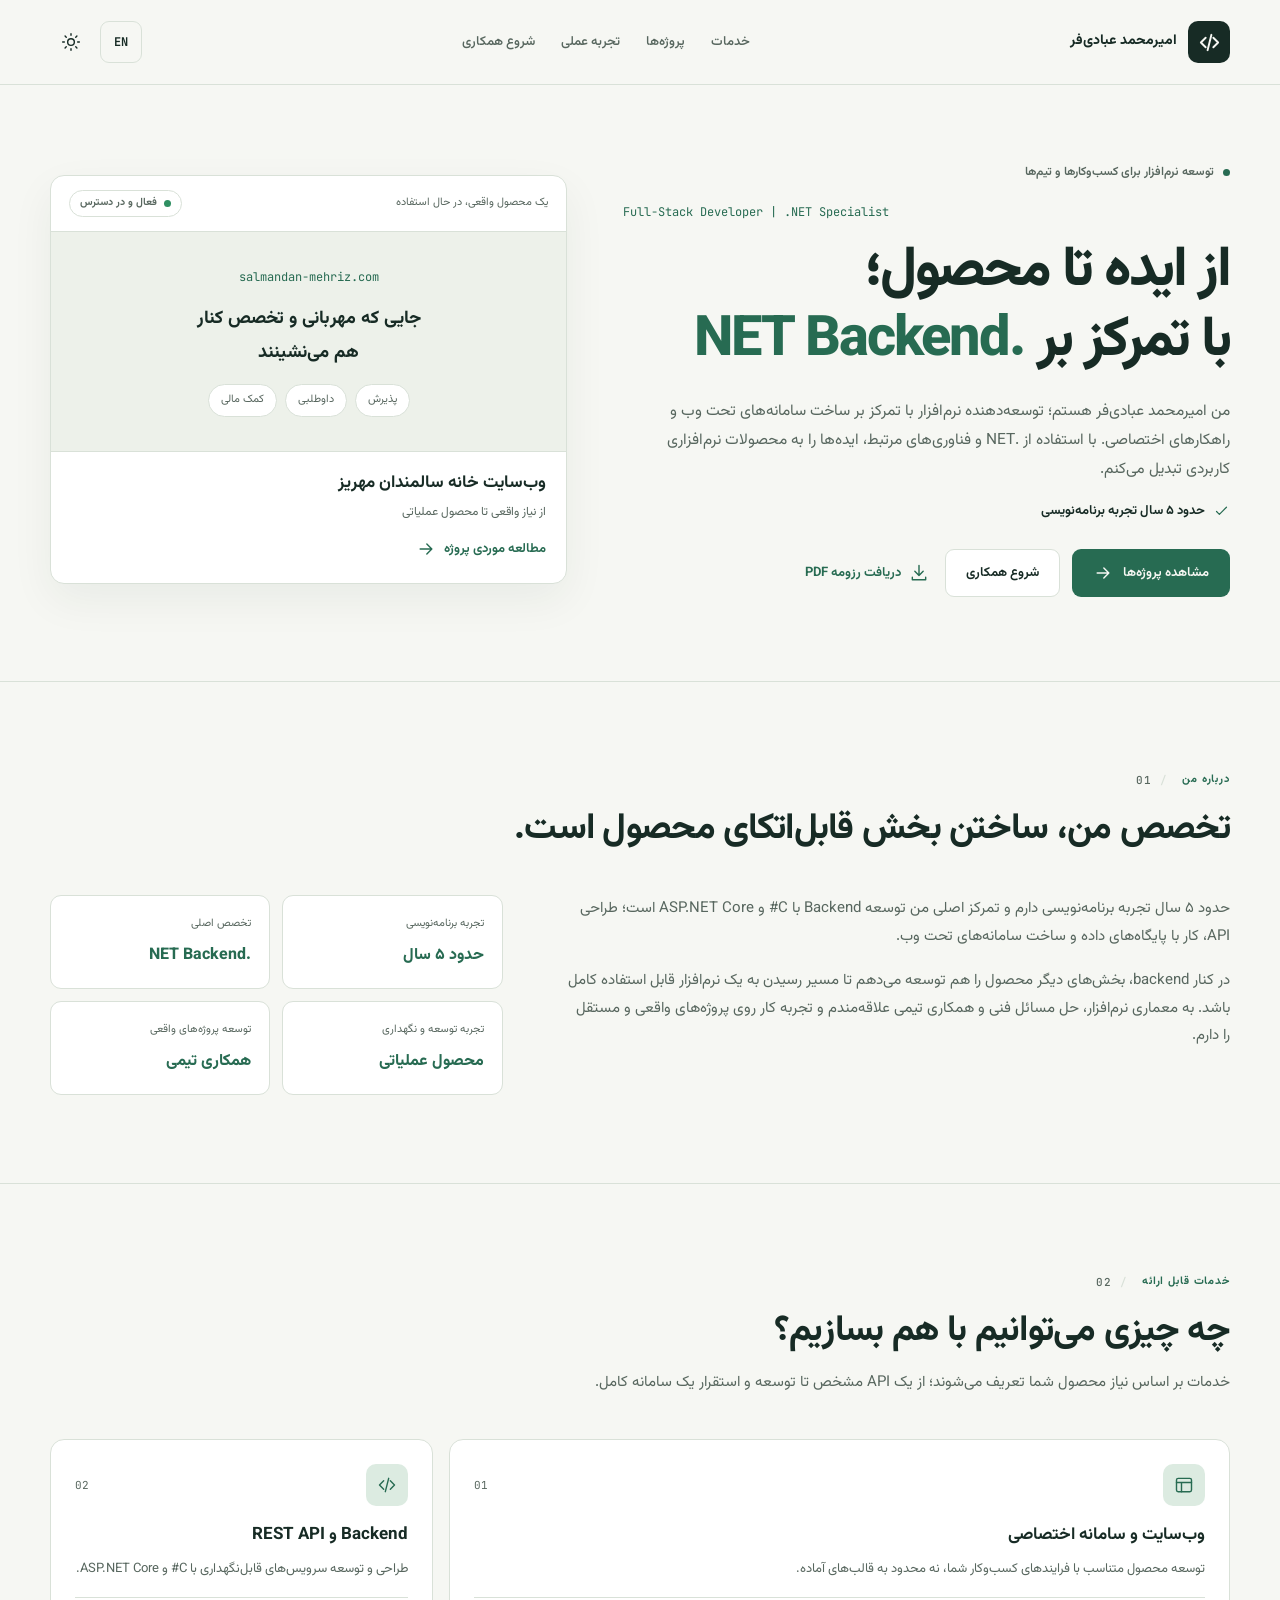
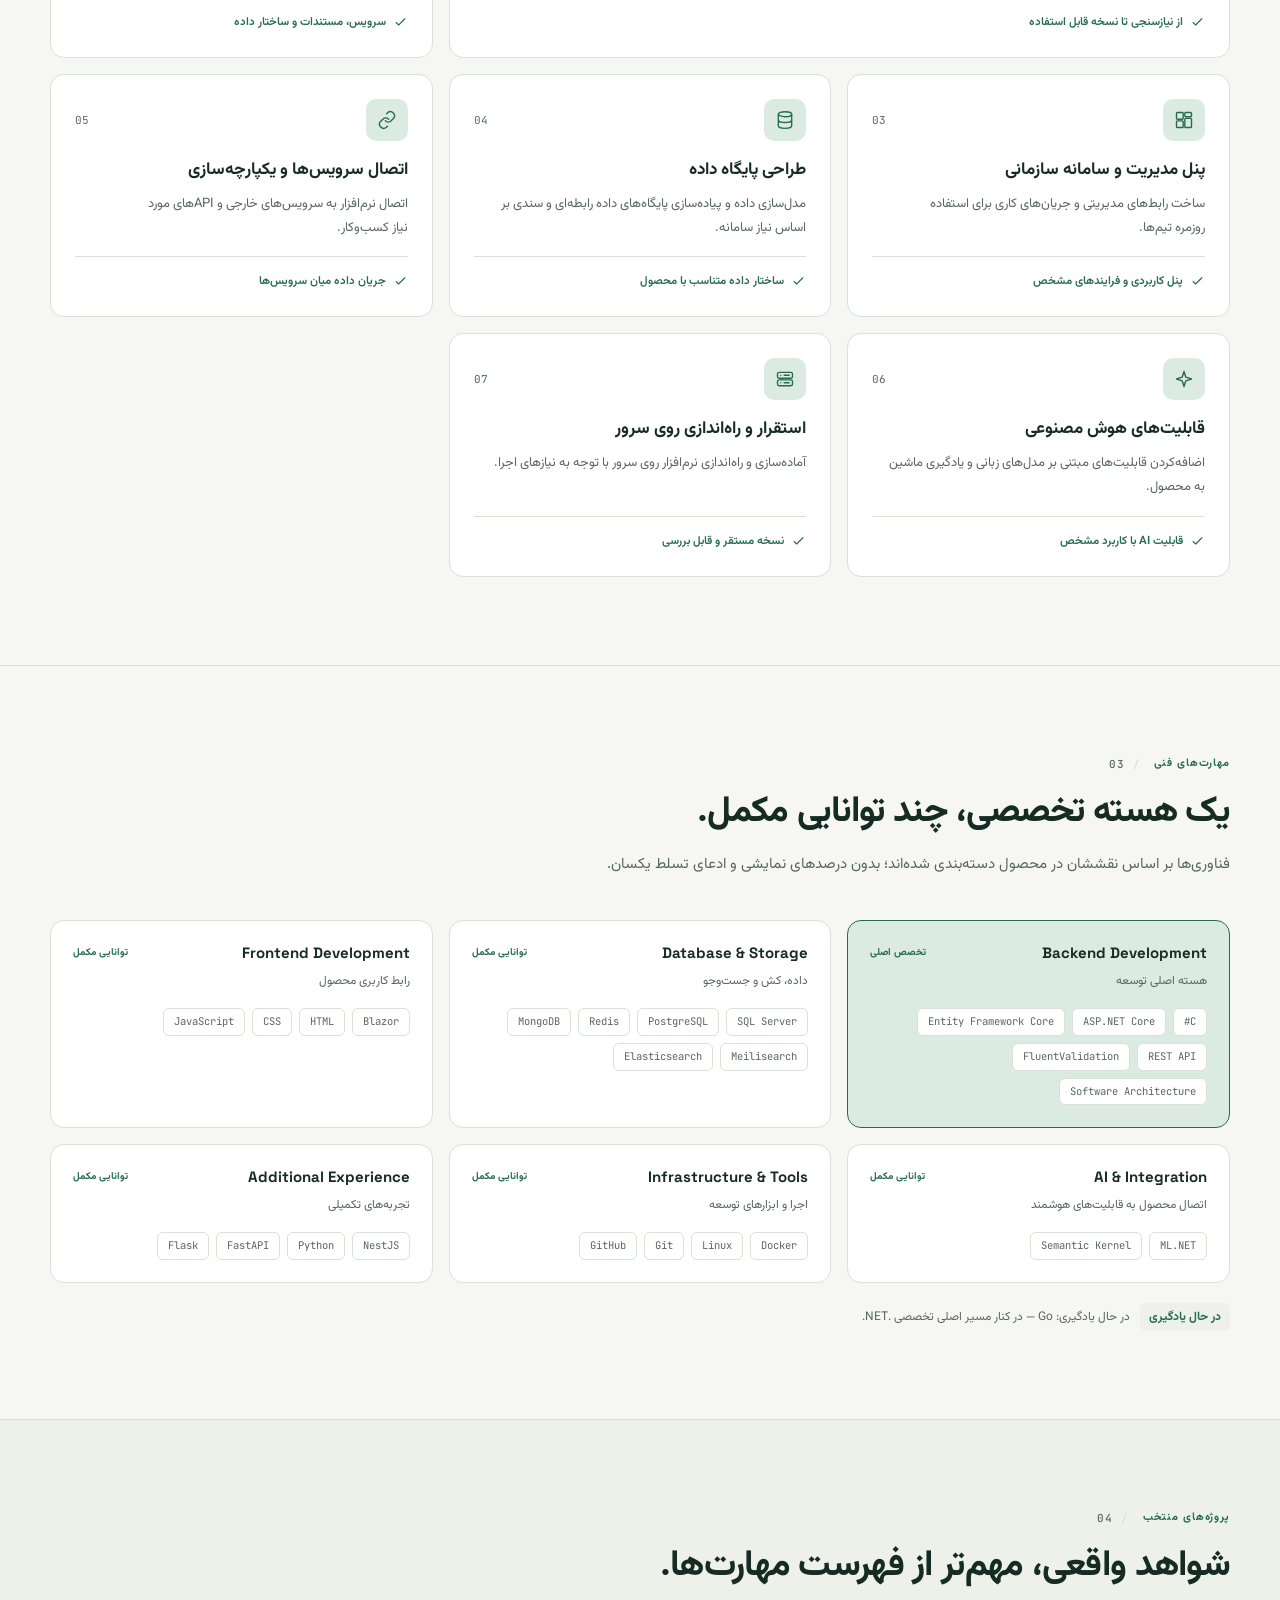
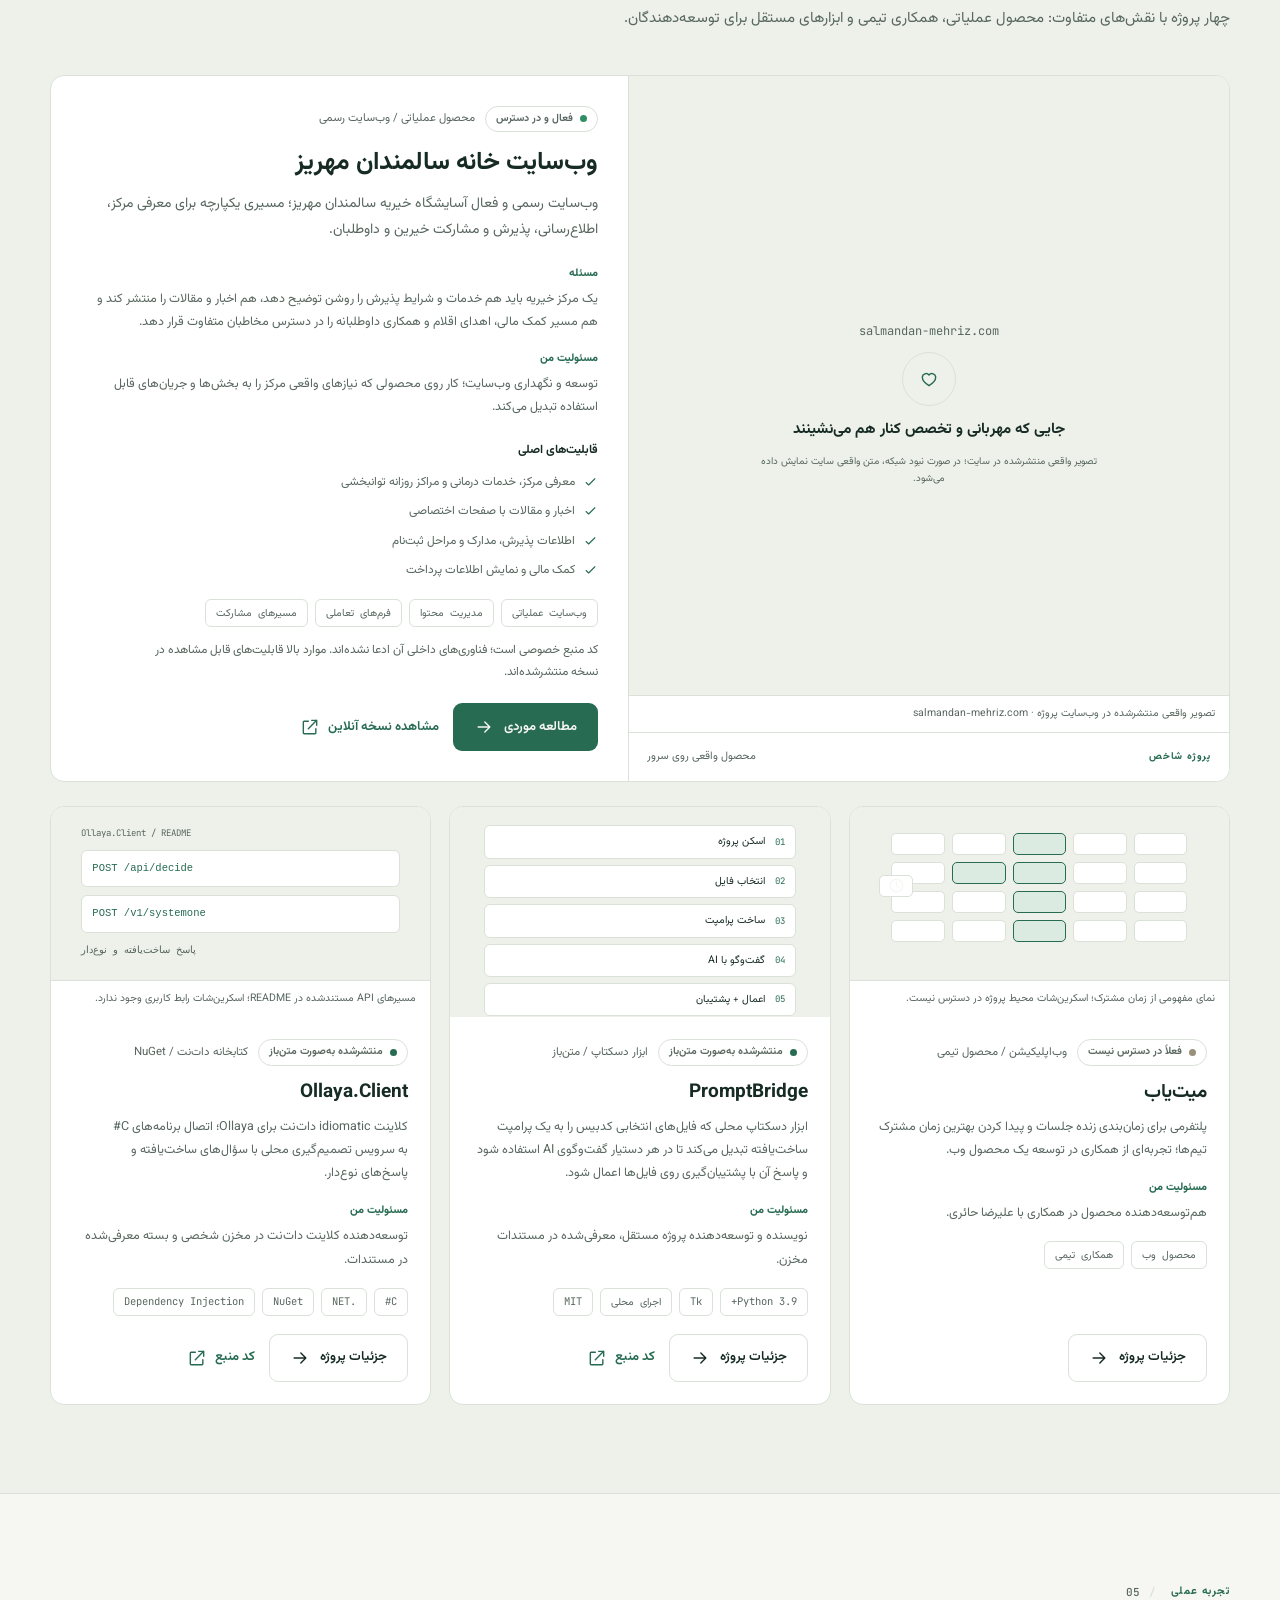
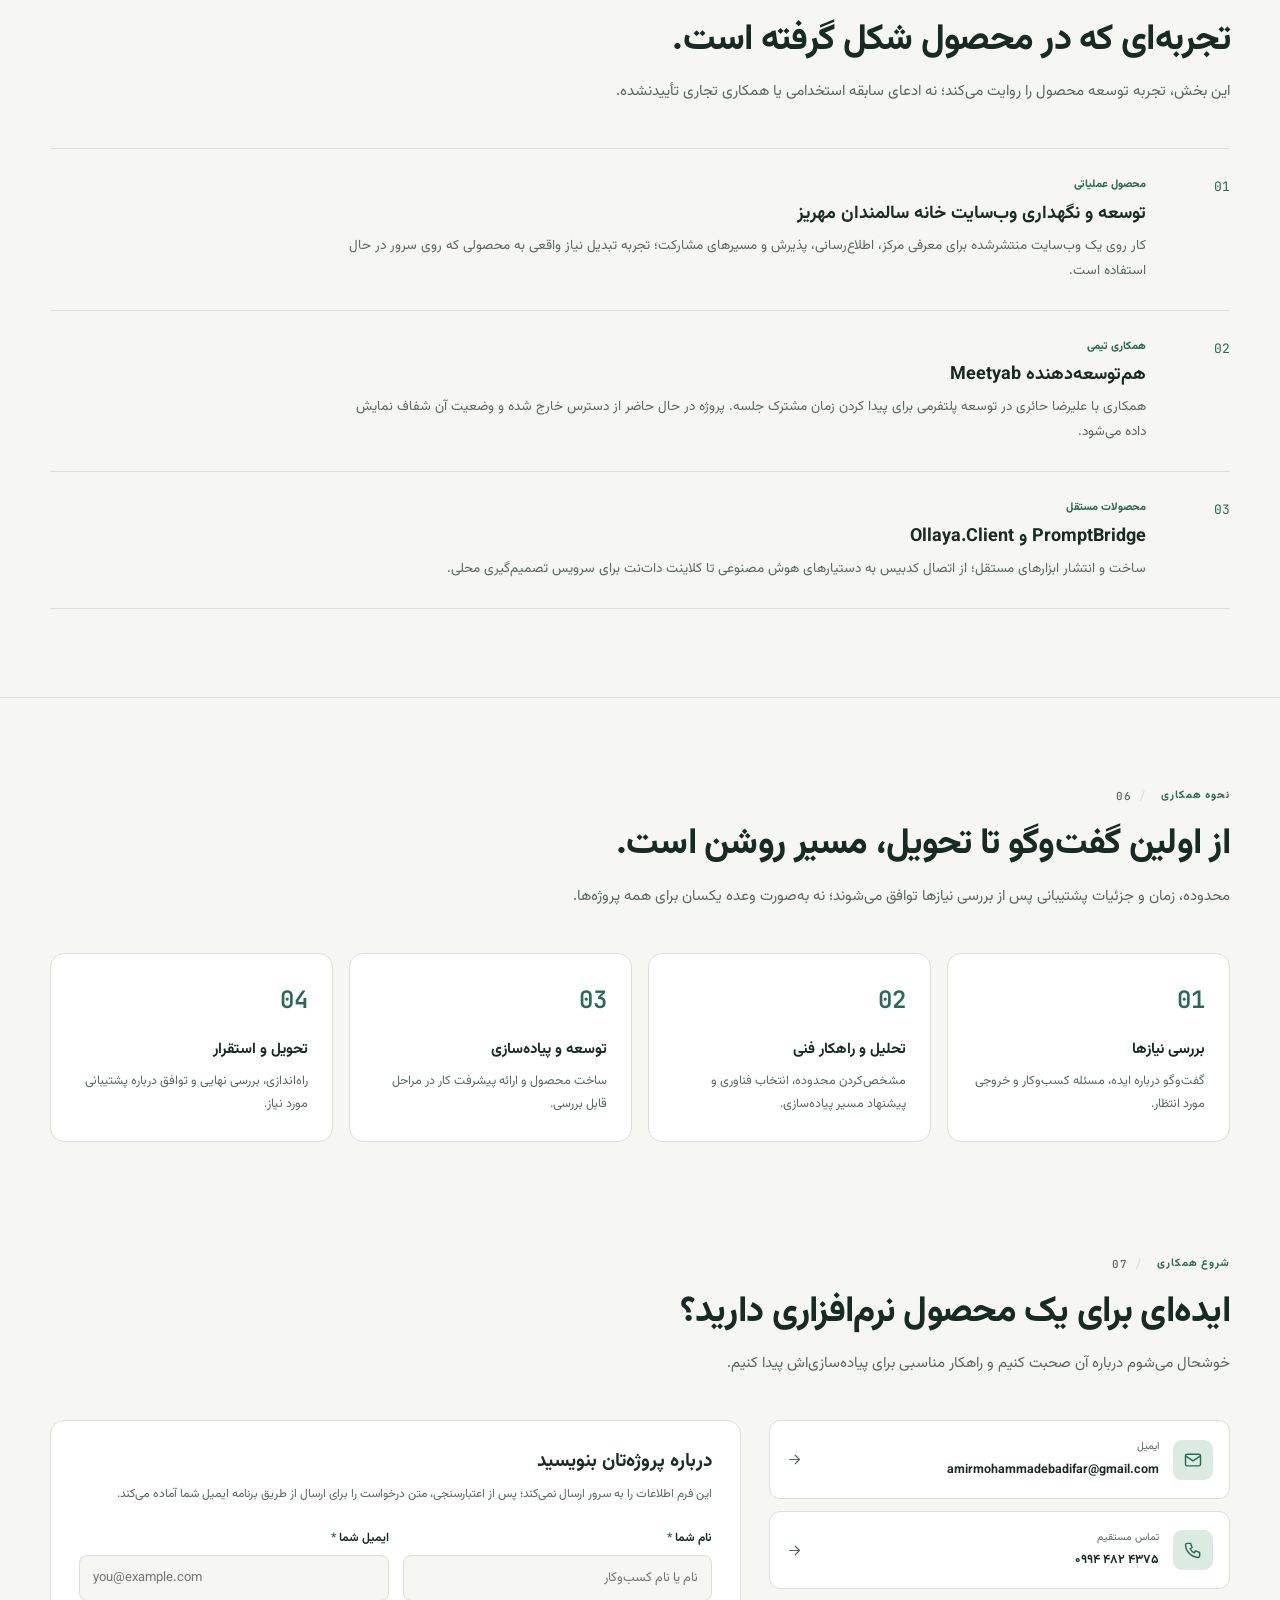
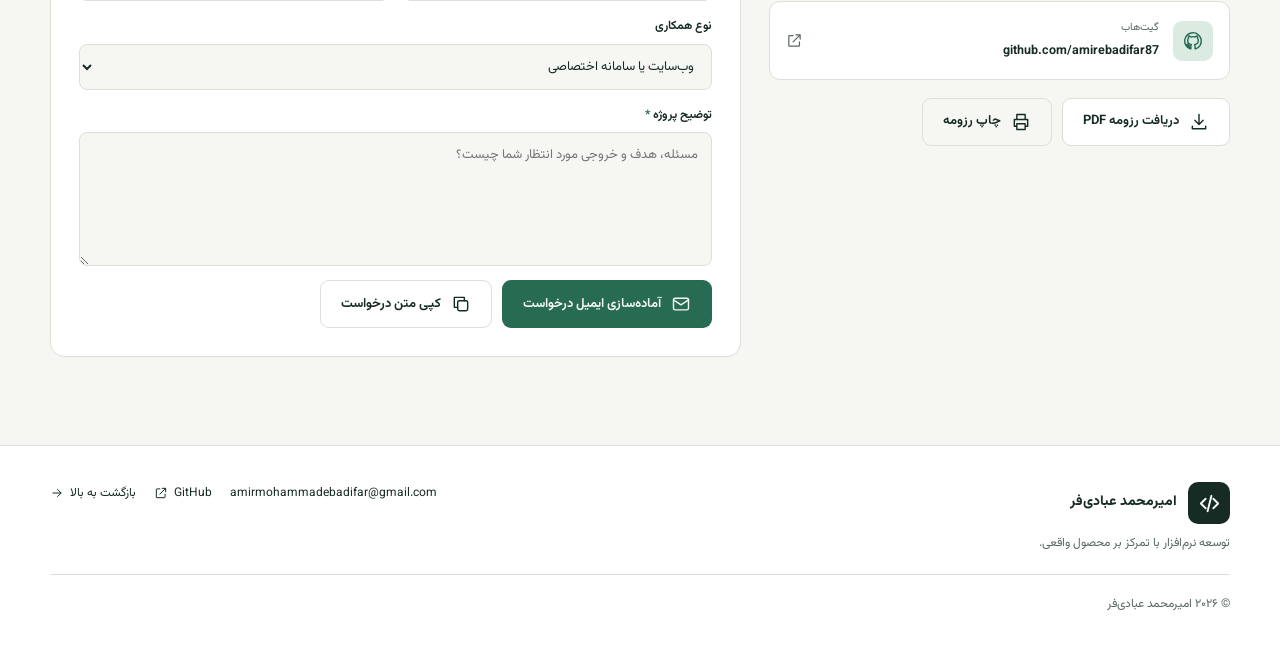
==== commit 747ad08b: "feat: rebuild bilingual portfolio with services, case studies and client contact Co-authored-by: are" ====
--- a/index.html
+++ b/index.html
@@ -1,460 +1,313 @@
 <!DOCTYPE html>
-<html lang="fa-IR" dir="rtl">
+<html lang="fa-IR" dir="rtl" id="top">
 <head>
-  <meta charset="utf-8">
-  <meta name="viewport" content="width=device-width, initial-scale=1">
-  <meta name="color-scheme" content="light dark">
-  <meta name="theme-color" content="#f7f9f8">
-  <title>امیرمحمد عبادی‌فر | توسعه‌دهنده بک‌اند و برنامه‌نویس .NET</title>
-  <meta name="description" content="وب‌سایت شخصی و رزومه امیرمحمد عبادی‌فر، توسعه‌دهنده بک‌اند .NET؛ مهارت‌ها، میت‌یاب، PromptBridge، Ollaya.Client و پروژه‌های عملیاتی مانند سایت سالمندان مهریز.">
-  <meta name="author" content="امیرمحمد عبادی‌فر">
-  <meta name="robots" content="index, follow, max-image-preview:large">
-  <link rel="canonical" href="https://amirebadifar.ir/">
-  <meta property="og:type" content="profile">
-  <meta property="og:locale" content="fa_IR">
-  <meta property="og:site_name" content="امیرمحمد عبادی‌فر">
-  <meta property="og:title" content="امیرمحمد عبادی‌فر | توسعه‌دهنده بک‌اند .NET">
-  <meta property="og:description" content="کد تمیز، راه‌حل‌های کاربردی و تمرکز بر سادگی و کارایی. با مهارت‌ها و پروژه‌های امیرمحمد عبادی‌فر آشنا شوید.">
-  <meta property="og:url" content="https://amirebadifar.ir/">
-  <meta property="og:image" content="https://amirebadifar.ir/assets/images/social-card.png">
-  <meta property="og:image:secure_url" content="https://amirebadifar.ir/assets/images/social-card.png">
-  <meta property="og:image:type" content="image/png">
-  <meta property="og:image:width" content="1200">
-  <meta property="og:image:height" content="630">
-  <meta property="og:image:alt" content="امیرمحمد عبادی‌فر؛ توسعه‌دهنده بک‌اند و برنامه‌نویس دات‌نت">
-  <meta property="profile:username" content="amirebadifar87">
-  <meta name="twitter:card" content="summary_large_image">
-  <meta name="twitter:title" content="امیرمحمد عبادی‌فر | توسعه‌دهنده بک‌اند .NET">
-  <meta name="twitter:description" content="از ایده تا اجرا؛ توسعه وب و API با اکوسیستم .NET. نمونه‌کارها و مهارت‌های امیرمحمد عبادی‌فر.">
-  <meta name="twitter:image" content="https://amirebadifar.ir/assets/images/social-card.png">
-  <meta name="twitter:image:alt" content="امیرمحمد عبادی‌فر؛ توسعه‌دهنده بک‌اند و برنامه‌نویس دات‌نت">
-  <link rel="icon" href="favicon.svg" type="image/svg+xml">
-  <link rel="icon" href="assets/images/icon-192.png" type="image/png" sizes="192x192">
-  <link rel="apple-touch-icon" href="assets/images/apple-touch-icon.png">
-  <link rel="manifest" href="site.webmanifest">
-  <link rel="preload" href="assets/fonts/vazirmatn-arabic.woff2" as="font" type="font/woff2" crossorigin>
-  <link rel="stylesheet" href="assets/styles.css">
-  <noscript><style>.theme-toggle,.menu-toggle,.project-toolbar,.print-trigger,.copy-trigger{display:none!important}.reading-progress{display:none}</style></noscript>
-  <script>
-    (() => {
-      let theme = 'light';
-      try {
-        const saved = localStorage.getItem('ae-theme');
-        theme = saved === 'dark' || saved === 'light' ? saved : (matchMedia('(prefers-color-scheme: dark)').matches ? 'dark' : 'light');
-      } catch (_) {
-        try { theme = matchMedia('(prefers-color-scheme: dark)').matches ? 'dark' : 'light'; } catch (_) {}
-      }
-      document.documentElement.dataset.theme = theme;
-      document.querySelector('meta[name="theme-color"]').content = theme === 'dark' ? '#101c22' : '#f7f9f8';
-    })();
-  </script>
-  <script type="application/ld+json">
-{
+<meta charset="utf-8">
+<meta name="viewport" content="width=device-width, initial-scale=1">
+<meta name="color-scheme" content="light dark">
+<meta name="theme-color" content="#f6f7f3">
+<title>امیرمحمد عبادی‌فر | توسعه‌دهنده Full-Stack و متخصص .NET</title>
+<meta name="description" content="توسعه سامانه‌های تحت وب، Backend و REST API با تمرکز بر .NET. نمونه‌کارهای واقعی، خدمات توسعه نرم‌افزار و راه‌های شروع همکاری با امیرمحمد عبادی‌فر.">
+<meta name="author" content="امیرمحمد عبادی‌فر">
+<meta name="robots" content="index, follow, max-image-preview:large">
+<link rel="canonical" href="https://amirebadifar.ir/">
+<link rel="alternate" hreflang="fa" href="https://amirebadifar.ir/">
+<link rel="alternate" hreflang="en" href="https://amirebadifar.ir/en/">
+<link rel="alternate" hreflang="x-default" href="https://amirebadifar.ir/">
+<meta property="og:type" content="website">
+<meta property="og:locale" content="fa_IR">
+<meta property="og:locale:alternate" content="en_US">
+<meta property="og:site_name" content="امیرمحمد عبادی‌فر">
+<meta property="og:title" content="امیرمحمد عبادی‌فر | توسعه‌دهنده Full-Stack و متخصص .NET">
+<meta property="og:description" content="توسعه سامانه‌های تحت وب، Backend و REST API با تمرکز بر .NET. نمونه‌کارهای واقعی، خدمات توسعه نرم‌افزار و راه‌های شروع همکاری با امیرمحمد عبادی‌فر.">
+<meta property="og:url" content="https://amirebadifar.ir/">
+<meta property="og:image" content="https://amirebadifar.ir/assets/images/social-card.png">
+<meta property="og:image:width" content="1200"><meta property="og:image:height" content="630">
+<meta property="og:image:alt" content="امیرمحمد عبادی‌فر | توسعه‌دهنده Full-Stack و متخصص .NET">
+<meta name="twitter:card" content="summary_large_image">
+<meta name="twitter:title" content="امیرمحمد عبادی‌فر | توسعه‌دهنده Full-Stack و متخصص .NET"><meta name="twitter:description" content="توسعه سامانه‌های تحت وب، Backend و REST API با تمرکز بر .NET. نمونه‌کارهای واقعی، خدمات توسعه نرم‌افزار و راه‌های شروع همکاری با امیرمحمد عبادی‌فر.">
+<meta name="twitter:image" content="https://amirebadifar.ir/assets/images/social-card.png">
+<link rel="icon" href="/favicon.svg" type="image/svg+xml">
+<link rel="icon" href="/assets/images/icon-192.png" type="image/png" sizes="192x192">
+<link rel="apple-touch-icon" href="/assets/images/apple-touch-icon.png">
+<link rel="manifest" href="/site.webmanifest">
+<link rel="preload" href="/assets/fonts/vazirmatn-arabic.woff2" as="font" type="font/woff2" crossorigin>
+<link rel="stylesheet" href="/assets/styles.css">
+<script>
+(() => { let t='light'; try { const s=localStorage.getItem('ae-theme'); t=s==='dark'||s==='light'?s:(matchMedia('(prefers-color-scheme: dark)').matches?'dark':'light'); } catch (_) { try { t=matchMedia('(prefers-color-scheme: dark)').matches?'dark':'light'; } catch (_) {} } document.documentElement.dataset.theme=t; document.querySelector('meta[name="theme-color"]').content=t==='dark'?'#101915':'#f6f7f3'; })();
+</script>
+<script type="application/ld+json">{
   "@context": "https://schema.org",
   "@graph": [
     {
       "@type": "WebSite",
       "@id": "https://amirebadifar.ir/#website",
       "url": "https://amirebadifar.ir/",
-      "name": "وب‌سایت شخصی امیرمحمد عبادی‌فر",
+      "name": "امیرمحمد عبادی‌فر",
       "inLanguage": "fa-IR",
       "publisher": {
         "@id": "https://amirebadifar.ir/#person"
       }
-    },
-    {
-      "@type": "ProfilePage",
-      "@id": "https://amirebadifar.ir/#profile",
-      "url": "https://amirebadifar.ir/",
-      "name": "امیرمحمد عبادی‌فر | توسعه‌دهنده بک‌اند و برنامه‌نویس .NET",
-      "description": "رزومه، مهارت‌ها و پروژه‌های امیرمحمد عبادی‌فر، توسعه‌دهنده بک‌اند در اکوسیستم دات‌نت.",
-      "isPartOf": {
-        "@id": "https://amirebadifar.ir/#website"
-      },
-      "mainEntity": {
-        "@id": "https://amirebadifar.ir/#person"
-      },
-      "inLanguage": "fa-IR",
-      "hasPart": [
-        {
-          "@id": "https://meetyab.ir/#project"
-        },
-        {
-          "@id": "https://github.com/amirebadifar87/PromptBridge#project"
-        },
-        {
-          "@id": "https://github.com/amirebadifar87/Ollaya.Client#project"
-        },
-        {
-          "@id": "https://salmandan-mehriz.com/#project"
-        }
-      ]
     },
     {
       "@type": "Person",
       "@id": "https://amirebadifar.ir/#person",
       "name": "امیرمحمد عبادی‌فر",
       "alternateName": [
-        "AmirMohammad Ebadifar",
+        "امیرمحمد عبادی‌فر",
+        "Amir Mohammad Ebadifar",
         "Amir Ebadifar"
       ],
       "url": "https://amirebadifar.ir/",
-      "jobTitle": "توسعه‌دهنده بک‌اند",
-      "description": "توسعه‌دهنده نرم‌افزار با تمرکز بر ساخت وب‌اپلیکیشن و API در اکوسیستم .NET و نوشتن کد تمیز، قابل‌نگهداری و مقیاس‌پذیر.",
+      "jobTitle": "Full-Stack Developer with a strong focus on .NET Backend Development",
+      "email": "amirmohammadebadifar@gmail.com",
+      "telephone": "+989944824375",
       "sameAs": [
         "https://github.com/amirebadifar87"
       ],
       "knowsAbout": [
         "C#",
-        ".NET",
         "ASP.NET Core",
-        "Blazor",
-        "EF Core",
-        "FluentValidation",
-        "Back-end development",
-        "API development",
+        "Entity Framework Core",
+        "REST API",
+        "Software Architecture",
         "SQL Server",
-        "PostgreSQL",
         "Redis",
         "MongoDB",
-        "Elasticsearch",
-        "MeiliSearch",
-        "HTML5",
-        "CSS3",
-        "JavaScript",
-        "Bootstrap",
+        "Meilisearch",
+        "Blazor",
         "ML.NET",
         "Semantic Kernel",
-        "Python",
-        "FastAPI",
-        "Flask",
         "Docker",
+        "Linux",
         "Git",
-        "GitHub"
+        "NestJS"
       ]
     },
     {
+      "@type": "ProfilePage",
+      "@id": "https://amirebadifar.ir/",
+      "url": "https://amirebadifar.ir/",
+      "name": "امیرمحمد عبادی‌فر | توسعه‌دهنده Full-Stack و متخصص .NET",
+      "description": "توسعه سامانه‌های تحت وب، Backend و REST API با تمرکز بر .NET. نمونه‌کارهای واقعی، خدمات توسعه نرم‌افزار و راه‌های شروع همکاری با امیرمحمد عبادی‌فر.",
+      "inLanguage": "fa-IR",
+      "isPartOf": {
+        "@id": "https://amirebadifar.ir/#website"
+      },
+      "mainEntity": {
+        "@id": "https://amirebadifar.ir/#person"
+      },
+      "hasPart": [
+        {
+          "@id": "https://amirebadifar.ir/projects/mehriz/#project"
+        },
+        {
+          "@id": "https://amirebadifar.ir/projects/meetyab/#project"
+        },
+        {
+          "@id": "https://amirebadifar.ir/projects/promptbridge/#project"
+        },
+        {
+          "@id": "https://amirebadifar.ir/projects/ollaya-client/#project"
+        }
+      ]
+    },
+    {
       "@type": "CreativeWork",
-      "@id": "https://meetyab.ir/#project",
+      "@id": "https://amirebadifar.ir/projects/mehriz/#project",
+      "name": "وب‌سایت خانه سالمندان مهریز",
+      "description": "وب‌سایت رسمی و فعال آسایشگاه خیریه سالمندان مهریز؛ مسیری یکپارچه برای معرفی مرکز، اطلاع‌رسانی، پذیرش و مشارکت خیرین و داوطلبان.",
+      "url": "https://amirebadifar.ir/projects/mehriz/",
+      "inLanguage": "fa-IR",
+      "creator": {
+        "@id": "https://amirebadifar.ir/#person"
+      },
+      "creativeWorkStatus": "Published and in active use",
+      "sameAs": "https://salmandan-mehriz.com/"
+    },
+    {
+      "@type": "CreativeWork",
+      "@id": "https://amirebadifar.ir/projects/meetyab/#project",
       "name": "میت‌یاب",
-      "alternateName": "Meetyab",
-      "url": "https://meetyab.ir",
-      "description": "پلتفرم زمان‌بندی زنده برای کمک به تیم‌ها در پیدا کردن بهترین زمان جلسه؛ توسعه مشترک با علیرضا حائری. این پروژه در حال حاضر در دسترس نیست.",
+      "description": "پلتفرمی برای زمان‌بندی زنده جلسات و پیدا کردن بهترین زمان مشترک تیم‌ها؛ تجربه‌ای از همکاری در توسعه یک محصول وب.",
+      "url": "https://amirebadifar.ir/projects/meetyab/",
+      "inLanguage": "fa-IR",
       "creator": {
         "@id": "https://amirebadifar.ir/#person"
       },
-      "contributor": {
-        "@type": "Person",
-        "name": "علیرضا حائری",
-        "alternateName": "Alireza Haeri",
-        "url": "https://github.com/alireza-haeri/"
-      },
       "creativeWorkStatus": "Currently unavailable"
     },
     {
-      "@type": "SoftwareApplication",
-      "@id": "https://github.com/amirebadifar87/PromptBridge#project",
+      "@type": "SoftwareSourceCode",
+      "@id": "https://amirebadifar.ir/projects/promptbridge/#project",
       "name": "PromptBridge",
-      "url": "https://github.com/amirebadifar87/PromptBridge",
-      "applicationCategory": "DeveloperApplication",
-      "description": "ابزار دسکتاپ محلی برای اتصال کدبیس به دستیارهای گفت‌وگوی هوش مصنوعی، بدون نیاز به کلید API.",
+      "description": "ابزار دسکتاپ محلی که فایل‌های انتخابی کدبیس را به یک پرامپت ساخت‌یافته تبدیل می‌کند تا در هر دستیار گفت‌وگوی AI استفاده شود و پاسخ آن با پشتیبان‌گیری روی فایل‌ها اعمال شود.",
+      "url": "https://amirebadifar.ir/projects/promptbridge/",
+      "inLanguage": "fa-IR",
       "creator": {
         "@id": "https://amirebadifar.ir/#person"
-      }
+      },
+      "creativeWorkStatus": "Open source",
+      "sameAs": "https://github.com/amirebadifar87/PromptBridge",
+      "codeRepository": "https://github.com/amirebadifar87/PromptBridge",
+      "programmingLanguage": "Python",
+      "license": "https://opensource.org/licenses/MIT"
     },
     {
       "@type": "SoftwareSourceCode",
-      "@id": "https://github.com/amirebadifar87/Ollaya.Client#project",
+      "@id": "https://amirebadifar.ir/projects/ollaya-client/#project",
       "name": "Ollaya.Client",
-      "url": "https://github.com/amirebadifar87/Ollaya.Client",
+      "description": "کلاینت idiomatic دات‌نت برای Ollaya؛ اتصال برنامه‌های C# به سرویس تصمیم‌گیری محلی با سؤال‌های ساخت‌یافته و پاسخ‌های نوع‌دار.",
+      "url": "https://amirebadifar.ir/projects/ollaya-client/",
+      "inLanguage": "fa-IR",
+      "creator": {
+        "@id": "https://amirebadifar.ir/#person"
+      },
+      "creativeWorkStatus": "Open source",
+      "sameAs": "https://github.com/amirebadifar87/Ollaya.Client",
       "codeRepository": "https://github.com/amirebadifar87/Ollaya.Client",
       "programmingLanguage": "C#",
-      "description": "کلاینت دات‌نت برای Ollaya؛ سرویس تصمیم‌گیری محلی هوش مصنوعی با سؤال‌های ساخت‌یافته، پاسخ‌های نوع‌دار و API ناهمگام.",
-      "creator": {
-        "@id": "https://amirebadifar.ir/#person"
-      }
-    },
-    {
-      "@type": "CreativeWork",
-      "@id": "https://salmandan-mehriz.com/#project",
-      "name": "وب‌سایت آسایشگاه خیریه سالمندان مهریز",
-      "url": "https://salmandan-mehriz.com/",
-      "description": "وب‌سایت رسمی و فعال آسایشگاه خیریه سالمندان مهریز؛ معرفی مرکز، اخبار و مقالات، پذیرش سالمندان، کمک مالی، همکاری داوطلبانه و اهدای اقلام.",
-      "creator": {
-        "@id": "https://amirebadifar.ir/#person"
-      },
-      "creativeWorkStatus": "Active production website"
+      "license": "https://opensource.org/licenses/MIT"
     }
   ]
-}
-  </script>
-  <script src="assets/main.js" defer></script>
+}</script>
+<script type="application/json" id="site-data">{
+  "lang": "fa",
+  "messages": {
+    "eyebrow": "شروع همکاری",
+    "heading": "ایده‌ای برای یک محصول نرم‌افزاری دارید؟",
+    "intro": "خوشحال می‌شوم درباره آن صحبت کنیم و راهکار مناسبی برای پیاده‌سازی‌اش پیدا کنیم.",
+    "emailLabel": "ایمیل",
+    "phoneLabel": "تماس مستقیم",
+    "githubLabel": "گیت‌هاب",
+    "pdf": "دریافت رزومه PDF",
+    "print": "چاپ رزومه",
+    "formTitle": "درباره پروژه‌تان بنویسید",
+    "formNote": "این فرم اطلاعات را به سرور ارسال نمی‌کند؛ پس از اعتبارسنجی، متن درخواست را برای ارسال از طریق برنامه ایمیل شما آماده می‌کند.",
+    "name": "نام شما",
+    "email": "ایمیل شما",
+    "type": "نوع همکاری",
+    "message": "توضیح پروژه",
+    "namePlaceholder": "نام یا نام کسب‌وکار",
+    "emailPlaceholder": "you@example.com",
+    "messagePlaceholder": "مسئله، هدف و خروجی مورد انتظار شما چیست؟",
+    "types": [
+      "وب‌سایت یا سامانه اختصاصی",
+      "Backend و API",
+      "پنل مدیریت / سامانه سازمانی",
+      "پایگاه داده یا یکپارچه‌سازی",
+      "قابلیت هوش مصنوعی",
+      "استقرار یا همکاری دیگر"
+    ],
+    "submit": "آماده‌سازی ایمیل درخواست",
+    "copy": "کپی متن درخواست",
+    "required": "این فیلد الزامی است.",
+    "invalidEmail": "یک ایمیل معتبر وارد کنید.",
+    "shortMessage": "لطفاً توضیح پروژه را حداقل در ۲۰ کاراکتر بنویسید.",
+    "prepared": "متن درخواست آماده شد. اگر برنامه ایمیل باز نشد، از دکمه کپی متن استفاده کنید و به نشانی بالا ایمیل بزنید.",
+    "copied": "متن درخواست کپی شد؛ آن را در ایمیل خود قرار دهید.",
+    "copyFailed": "کپی خودکار ممکن نیست؛ متن فرم را به‌صورت دستی انتخاب کنید.",
+    "mailSubject": "درخواست همکاری روی پروژه نرم‌افزاری",
+    "mailName": "نام",
+    "mailEmail": "ایمیل",
+    "mailType": "نوع همکاری",
+    "mailMessage": "توضیح پروژه"
+  },
+  "email": "amirmohammadebadifar@gmail.com",
+  "siteUrl": "https://amirebadifar.ir/"
+}</script>
+<script src="/assets/main.js" defer></script>
+<noscript><style>.theme-toggle,.menu-toggle,.print-trigger,.copy-request{display:none!important}.primary-nav{display:flex!important;position:static!important;flex-wrap:wrap}.reading-progress{display:none}[data-reveal]{opacity:1!important;transform:none!important}</style></noscript>
 </head>
-<body id="top">
-  <a class="skip-link" href="#main">رفتن به محتوای اصلی</a>
-  <svg class="icon-sprite" xmlns="http://www.w3.org/2000/svg" aria-hidden="true">
-    <symbol id="i-logo" viewBox="0 0 40 40"><path d="M13 12 5 20l8 8M27 12l8 8-8 8"/><path d="M23 7 17 33" stroke="#bce8cf"/></symbol>
-    <symbol id="i-arrow-up-left" viewBox="0 0 24 24"><path d="M17 17 7 7M7 17V7h10"/></symbol>
-    <symbol id="i-arrow-left" viewBox="0 0 24 24"><path d="M19 12H5m7-7-7 7 7 7"/></symbol>
-    <symbol id="i-arrow-up" viewBox="0 0 24 24"><path d="M12 19V5m-7 7 7-7 7 7"/></symbol>
-    <symbol id="i-arrow-down" viewBox="0 0 24 24"><path d="M12 5v14m-7-7 7 7 7-7"/></symbol>
-    <symbol id="i-github" viewBox="0 0 24 24"><path d="M9 19c-4.3 1.3-4.3-2.2-6-2.7m12 5v-3.4a3 3 0 0 0-.8-2.3c2.7-.3 5.5-1.3 5.5-6A4.7 4.7 0 0 0 18.4 6a4.3 4.3 0 0 0-.1-3.5S17.2 2.2 15 3.8a12 12 0 0 0-6 0C6.8 2.2 5.7 2.5 5.7 2.5A4.3 4.3 0 0 0 5.6 6a4.7 4.7 0 0 0-1.3 3.6c0 4.7 2.8 5.7 5.5 6A3 3 0 0 0 9 17.9v3.4"/></symbol>
-    <symbol id="i-sun" viewBox="0 0 24 24"><circle cx="12" cy="12" r="4"/><path d="M12 2v2m0 16v2M2 12h2m16 0h2M4.93 4.93l1.42 1.42m11.3 11.3 1.42 1.42M4.93 19.07l1.42-1.42m11.3-11.3 1.42-1.42"/></symbol>
-    <symbol id="i-moon" viewBox="0 0 24 24"><path d="M20.9 13a9 9 0 0 1-9.9-9.9A9 9 0 1 0 20.9 13Z"/></symbol>
-    <symbol id="i-menu" viewBox="0 0 24 24"><path d="M4 7h16M4 12h16M4 17h16"/></symbol>
-    <symbol id="i-close" viewBox="0 0 24 24"><path d="m6 6 12 12M6 18 18 6"/></symbol>
-    <symbol id="i-code" viewBox="0 0 24 24"><path d="m8 7-5 5 5 5m8-10 5 5-5 5m-3-14-2 18"/></symbol>
-    <symbol id="i-terminal" viewBox="0 0 24 24"><path d="m4 6 6 6-6 6m9 0h7"/></symbol>
-    <symbol id="i-heart" viewBox="0 0 24 24"><path d="M20.8 4.6a5.5 5.5 0 0 0-7.8 0L12 5.6l-1-1a5.5 5.5 0 0 0-7.8 7.8l1 1L12 21l7.8-7.6 1-1a5.5 5.5 0 0 0 0-7.8Z"/></symbol>
-    <symbol id="i-box" viewBox="0 0 24 24"><path d="M21 8 12 3 3 8v8l9 5 9-5V8Z"/><path d="M3 8l9 5 9-5M12 13v8"/></symbol>
-    <symbol id="i-database" viewBox="0 0 24 24"><ellipse cx="12" cy="5" rx="8" ry="3"/><path d="M4 5v14c0 1.7 3.6 3 8 3s8-1.3 8-3V5M4 12c0 1.7 3.6 3 8 3s8-1.3 8-3"/></symbol>
-    <symbol id="i-layout" viewBox="0 0 24 24"><rect x="3" y="3" width="18" height="18" rx="3"/><path d="M3 9h18M9 9v12"/></symbol>
-    <symbol id="i-spark" viewBox="0 0 24 24"><path d="m12 3 2.5 6.5L21 12l-6.5 2.5L12 21l-2.5-6.5L3 12l6.5-2.5L12 3Zm7-1v4m-2-2h4"/></symbol>
-    <symbol id="i-check" viewBox="0 0 24 24"><path d="m5 12 4 4L19 6"/></symbol>
-    <symbol id="i-copy" viewBox="0 0 24 24"><rect x="8" y="8" width="12" height="13" rx="2"/><path d="M16 8V5a2 2 0 0 0-2-2H5a2 2 0 0 0-2 2v9a2 2 0 0 0 2 2h3"/></symbol>
-    <symbol id="i-print" viewBox="0 0 24 24"><path d="M6 9V3h12v6M6 18H4a2 2 0 0 1-2-2v-5a2 2 0 0 1 2-2h16a2 2 0 0 1 2 2v5a2 2 0 0 1-2 2h-2"/><path d="M6 14h12v8H6zM18 12h.01"/></symbol>
-    <symbol id="i-branch" viewBox="0 0 24 24"><circle cx="6" cy="5" r="3"/><circle cx="18" cy="6" r="3"/><circle cx="6" cy="19" r="3"/><path d="M6 8v8m12-7a9 9 0 0 1-9 9"/></symbol>
-    <symbol id="i-globe" viewBox="0 0 24 24"><circle cx="12" cy="12" r="9"/><path d="M3 12h18M12 3a18 18 0 0 1 0 18 18 18 0 0 1 0-18Z"/></symbol>
-    <symbol id="i-link" viewBox="0 0 24 24"><path d="m10 13 4-4m-6 7-1 1a4 4 0 0 1-6-6l4-4a4 4 0 0 1 6 0m2 1 1-1a4 4 0 0 1 6 6l-4 4a4 4 0 0 1-6 0" transform="translate(1 1)"/></symbol>
-  </svg>
-
-  <header class="site-header" id="site-header">
-    <div class="reading-progress" aria-hidden="true"><span id="reading-progress"></span></div>
-    <div class="container header-inner">
-      <a class="brand" href="#top">
-        <span class="brand-mark" aria-hidden="true"><svg class="brand-logo" viewBox="0 0 40 40"><use href="#i-logo"/></svg></span>
-        <span class="brand-name">امیرمحمد عبادی‌فر<small lang="en" dir="ltr">BACK-END DEVELOPER</small></span>
-      </a>
-      <nav class="primary-nav" id="primary-nav" aria-label="ناوبری اصلی">
-        <a href="#about">درباره من</a>
-        <a href="#skills">تخصص‌ها</a>
-        <a href="#projects">پروژه‌ها</a>
-        <a href="#production">پروژه‌های فعال</a>
-        <a href="#contact">ارتباط با من</a>
-        <a class="nav-github" href="https://github.com/amirebadifar87" target="_blank" rel="noopener noreferrer">گیت‌هاب <svg class="icon" aria-hidden="true"><use href="#i-arrow-up-left"/></svg><span class="sr-only">؛ پروفایل امیرمحمد عبادی‌فر، در زبانه جدید</span></a>
-      </nav>
-      <div class="header-actions">
-        <button class="icon-button theme-toggle" id="theme-toggle" type="button" aria-label="حالت تاریک" aria-pressed="false" title="تغییر حالت روشن و تاریک">
-          <svg class="icon sun-icon" aria-hidden="true"><use href="#i-sun"/></svg>
-          <svg class="icon moon-icon" aria-hidden="true"><use href="#i-moon"/></svg>
-        </button>
-        <span class="header-divider" aria-hidden="true"></span>
-        <a class="header-github" href="https://github.com/amirebadifar87" target="_blank" rel="noopener noreferrer"><svg class="icon" aria-hidden="true"><use href="#i-github"/></svg><span>گیت‌هاب</span><svg class="icon small-icon" aria-hidden="true"><use href="#i-arrow-up-left"/></svg><span class="sr-only">؛ در زبانه جدید</span></a>
-        <button class="icon-button menu-toggle" id="menu-toggle" type="button" aria-expanded="false" aria-controls="primary-nav" aria-label="باز کردن منو">
-          <svg class="icon menu-icon" aria-hidden="true"><use href="#i-menu"/></svg>
-          <svg class="icon close-icon" aria-hidden="true"><use href="#i-close"/></svg>
-        </button>
-      </div>
+<body>
+<svg class="svg-symbols" xmlns="http://www.w3.org/2000/svg" aria-hidden="true" focusable="false">
+  <symbol id="i-logo" viewBox="0 0 24 24"><path d="m8 7-5 5 5 5M16 7l5 5-5 5M14 4l-4 16"/></symbol>
+  <symbol id="i-arrow" viewBox="0 0 24 24"><path d="M5 12h14m-6-6 6 6-6 6"/></symbol>
+  <symbol id="i-external" viewBox="0 0 24 24"><path d="M14 4h6v6M20 4 10 14M19 14v5a1 1 0 0 1-1 1H5a1 1 0 0 1-1-1V6a1 1 0 0 1 1-1h5"/></symbol>
+  <symbol id="i-mail" viewBox="0 0 24 24"><rect x="3" y="5" width="18" height="14" rx="2"/><path d="m3 7 9 6 9-6"/></symbol>
+  <symbol id="i-phone" viewBox="0 0 24 24"><path d="M5 4h4l2 5-2.5 1.5a12 12 0 0 0 5 5L15 13l5 2v4a2 2 0 0 1-2 2A16 16 0 0 1 3 6a2 2 0 0 1 2-2Z"/></symbol>
+  <symbol id="i-github" viewBox="0 0 24 24"><path d="M12 2a10 10 0 0 0-3.16 19.49c.5.09.68-.22.68-.48v-1.7c-2.78.6-3.37-1.34-3.37-1.34-.45-1.16-1.11-1.47-1.11-1.47-.91-.62.07-.61.07-.61 1 .07 1.53 1.03 1.53 1.03.9 1.53 2.34 1.09 2.91.83.09-.65.35-1.09.63-1.34-2.22-.25-4.56-1.11-4.56-4.94 0-1.09.39-1.98 1.03-2.68-.1-.25-.45-1.27.1-2.65 0 0 .84-.27 2.75 1.02A9.56 9.56 0 0 1 12 6.8c.85 0 1.71.11 2.51.34 1.91-1.29 2.75-1.02 2.75-1.02.55 1.38.2 2.4.1 2.65.64.7 1.03 1.59 1.03 2.68 0 3.84-2.34 4.68-4.57 4.93.36.31.68.92.68 1.85v2.74c0 .27.18.58.69.48A10 10 0 0 0 12 2Z"/></symbol>
+  <symbol id="i-sun" viewBox="0 0 24 24"><circle cx="12" cy="12" r="4"/><path d="M12 2v2m0 16v2M2 12h2m16 0h2M4.9 4.9l1.4 1.4m11.4 11.4 1.4 1.4M19.1 4.9l-1.4 1.4M6.3 17.7l-1.4 1.4"/></symbol>
+  <symbol id="i-moon" viewBox="0 0 24 24"><path d="M20 14.5A8.5 8.5 0 0 1 9.5 4 8.5 8.5 0 1 0 20 14.5Z"/></symbol>
+  <symbol id="i-menu" viewBox="0 0 24 24"><path d="M4 7h16M4 12h16M4 17h16"/></symbol>
+  <symbol id="i-close" viewBox="0 0 24 24"><path d="m6 6 12 12M18 6 6 18"/></symbol>
+  <symbol id="i-download" viewBox="0 0 24 24"><path d="M12 3v12m-5-5 5 5 5-5M4 17v3h16v-3"/></symbol>
+  <symbol id="i-print" viewBox="0 0 24 24"><path d="M7 8V3h10v5M7 17H4V9h16v8h-3M7 14h10v7H7z"/></symbol>
+  <symbol id="i-copy" viewBox="0 0 24 24"><rect x="8" y="8" width="12" height="12" rx="2"/><path d="M16 8V4H4v12h4"/></symbol>
+  <symbol id="i-check" viewBox="0 0 24 24"><path d="m5 12 4 4L19 6"/></symbol>
+  <symbol id="i-layout" viewBox="0 0 24 24"><rect x="3" y="4" width="18" height="16" rx="2"/><path d="M3 9h18M9 9v11"/></symbol>
+  <symbol id="i-code" viewBox="0 0 24 24"><path d="m8 7-5 5 5 5M16 7l5 5-5 5M14 4l-4 16"/></symbol>
+  <symbol id="i-dashboard" viewBox="0 0 24 24"><rect x="3" y="3" width="8" height="8" rx="1"/><rect x="13" y="3" width="8" height="5" rx="1"/><rect x="13" y="10" width="8" height="11" rx="1"/><rect x="3" y="13" width="8" height="8" rx="1"/></symbol>
+  <symbol id="i-database" viewBox="0 0 24 24"><ellipse cx="12" cy="5" rx="8" ry="3"/><path d="M4 5v14c0 1.7 3.6 3 8 3s8-1.3 8-3V5M4 12c0 1.7 3.6 3 8 3s8-1.3 8-3"/></symbol>
+  <symbol id="i-link" viewBox="0 0 24 24"><path d="M10 13a5 5 0 0 0 7 0l3-3a5 5 0 0 0-7-7l-1.5 1.5M14 11a5 5 0 0 0-7 0l-3 3a5 5 0 0 0 7 7l1.5-1.5"/></symbol>
+  <symbol id="i-spark" viewBox="0 0 24 24"><path d="m12 3 2.2 6.8L21 12l-6.8 2.2L12 21l-2.2-6.8L3 12l6.8-2.2L12 3Z"/></symbol>
+  <symbol id="i-server" viewBox="0 0 24 24"><rect x="3" y="4" width="18" height="7" rx="2"/><rect x="3" y="13" width="18" height="7" rx="2"/><path d="M7 7.5h.01M7 16.5h.01M11 7.5h6M11 16.5h6"/></symbol>
+  <symbol id="i-heart" viewBox="0 0 24 24"><path d="M12 20s-8-4.8-8-10a4.5 4.5 0 0 1 8-2.8A4.5 4.5 0 0 1 20 10c0 5.2-8 10-8 10Z"/></symbol>
+  <symbol id="i-clock" viewBox="0 0 24 24"><circle cx="12" cy="12" r="9"/><path d="M12 7v5l3 2"/></symbol>
+</svg>
+<a class="skip-link" href="#main">رفتن به محتوای اصلی</a>
+<header class="site-header" id="site-header">
+  <div class="reading-progress" id="reading-progress" aria-hidden="true"></div>
+  <div class="container header-inner">
+    <a class="brand" href="/" aria-label="امیرمحمد عبادی‌فر"><span class="brand-mark" aria-hidden="true"><svg class="icon " aria-hidden="true" focusable="false"><use href="#i-logo"></use></svg></span><span class="brand-name">امیرمحمد عبادی‌فر</span></a>
+    <nav class="primary-nav" id="primary-nav" aria-label="ناوبری اصلی"><a href="#services">خدمات</a><a href="#projects">پروژه‌ها</a><a href="#experience">تجربه عملی</a><a href="#contact">شروع همکاری</a></nav>
+    <div class="header-actions">
+      <a class="language-link" href="/en/" hreflang="en" lang="en" aria-label="EN — English version">EN</a>
+      <button class="icon-button theme-toggle" id="theme-toggle" type="button" aria-pressed="false" aria-label="تغییر حالت روشن و تاریک"><svg class="icon theme-sun" aria-hidden="true" focusable="false"><use href="#i-sun"></use></svg><svg class="icon theme-moon" aria-hidden="true" focusable="false"><use href="#i-moon"></use></svg></button>
+      <button class="icon-button menu-toggle" id="menu-toggle" type="button" aria-expanded="false" aria-controls="primary-nav" aria-label="باز کردن منو"><svg class="icon menu-open" aria-hidden="true" focusable="false"><use href="#i-menu"></use></svg><svg class="icon menu-close" aria-hidden="true" focusable="false"><use href="#i-close"></use></svg></button>
     </div>
-  </header>
-
-  <main id="main">
-    <section class="hero" aria-labelledby="hero-heading">
-      <div class="hero-grid-pattern" aria-hidden="true"></div>
-      <div class="container hero-layout">
-        <div class="hero-copy">
-          <div class="hero-eyebrow"><span class="status-dot" aria-hidden="true"></span><span>سلام، من <strong>امیرمحمد عبادی‌فر</strong> هستم</span></div>
-          <h1 id="hero-heading"><span class="print-only">امیرمحمد عبادی‌فر</span><span class="screen-hero-heading">ایده‌ها را به <br><span class="highlight-word">کدِ قابل‌اتکا<svg viewBox="0 0 420 16" preserveAspectRatio="none" aria-hidden="true"><path d="M4 11C96 2 274 2 415 8M45 14c107-6 236-6 334-3"/></svg></span> <br>تبدیل می‌کنم<span class="accent-period">.</span></span></h1>
-          <p class="hero-role">توسعه‌دهنده بک‌اند <span aria-hidden="true">/</span> <bdi>.NET Developer</bdi></p>
-          <p class="hero-description">با تمرکز بر اکوسیستم <bdi>.NET</bdi>، وب‌اپلیکیشن و <bdi>API</bdi> می‌سازم. <br class="desktop-break"> به کد تمیز، راه‌حل‌های ساده و عملکرد خوب باور دارم.</p>
-          <div class="hero-actions">
-            <a class="button button-primary" href="#projects">مشاهده پروژه‌ها<svg class="icon" aria-hidden="true"><use href="#i-arrow-down"/></svg></a>
-            <a class="button button-outline" href="#about">بیشتر درباره من<svg class="icon" aria-hidden="true"><use href="#i-arrow-left"/></svg></a>
-          </div>
-          <div class="hero-links">
-            <a href="https://github.com/amirebadifar87" target="_blank" rel="noopener noreferrer"><svg class="icon" aria-hidden="true"><use href="#i-github"/></svg><span>همراه من در گیت‌هاب</span><span class="sr-only">؛ در زبانه جدید</span></a>
-            <span aria-hidden="true" class="tiny-divider"></span>
-            <button class="text-button print-trigger" type="button"><svg class="icon" aria-hidden="true"><use href="#i-print"/></svg>چاپ / ذخیره رزومه</button>
-          </div>
-        </div>
-
-        <div class="hero-visual" aria-hidden="true">
-          <div class="visual-orbit orbit-one"></div><div class="visual-orbit orbit-two"></div>
-          <span class="visual-plus plus-one">+</span><span class="visual-plus plus-two">+</span>
-          <div class="code-window" dir="ltr">
-            <div class="code-titlebar"><div class="window-dots"><i></i><i></i><i></i></div><span>my-world.sln</span><svg class="icon"><use href="#i-code"/></svg></div>
-            <div class="code-tabbar"><span class="code-tab"><b class="cs-icon">C#</b> Developer.cs <span class="tab-dot"></span></span><span class="code-language">C# &nbsp; / &nbsp; .NET</span></div>
-            <div class="code-content"><div class="line-numbers">01<br>02<br>03<br>04<br>05<br>06<br>07<br>08<br>09<br>10<br>11<br>12<br>13</div><pre><code><span class="syntax-muted">namespace</span> AmirMohammad;
-
-<span class="syntax-muted">public class</span> <span class="syntax-type">Developer</span>
-{
-    <span class="syntax-muted">public string</span> Name =&gt;
-        <span class="syntax-string">"AmirMohammad Ebadifar"</span>;
-
-    <span class="syntax-muted">public string</span> Focus =&gt;
-        <span class="syntax-string">"Back-end &amp; APIs"</span>;
-
-    <span class="syntax-muted">public string</span> Build(Problem idea) =&gt;
-        idea.<span class="syntax-function">Solve</span>(<span class="syntax-string">cleanCode</span>: <span class="syntax-blue">true</span>);
-<span class="code-cursor"></span>}</code></pre></div>
-            <div class="code-status"><span><svg class="icon"><use href="#i-branch"/></svg> main</span><span>UTF-8 <i></i> C# <i></i><span class="code-status-dot"></span></span></div>
-          </div>
-          <div class="floating-stack"><span class="dotnet-mark">.NET</span><div><span dir="ltr">Built with .NET</span><small>سادگی در طراحی، دقت در اجرا</small></div><span class="stack-check"><svg class="icon"><use href="#i-check"/></svg></span></div>
-          <div class="visual-caption" dir="ltr"><span></span> CLEAN CODE. REAL SOLUTIONS.</div>
-        </div>
-      </div>
-      <div class="container hero-bottom"><span>تمرکز روی چیزی که مهم است:</span><div><span><svg class="icon" aria-hidden="true"><use href="#i-check"/></svg>حل مسئله</span><span><svg class="icon" aria-hidden="true"><use href="#i-check"/></svg>طراحی سامانه</span><span><svg class="icon" aria-hidden="true"><use href="#i-check"/></svg>یادگیری مداوم</span></div><a href="#about" class="scroll-cue" aria-label="رفتن به بخش درباره من"><span>اسکرول کنید</span><svg class="icon" aria-hidden="true"><use href="#i-arrow-down"/></svg></a></div>
-    </section>
-
-    <div class="tech-strip" role="group" aria-label="فناوری‌های اصلی">
-      <div class="container tech-strip-inner">
-        <span class="tech-strip-label">ابزارهای اصلی من</span>
-        <div class="tech-wordmarks" dir="ltr">
-          <span class="tech-word"><b class="mini-dotnet">.NET</b> .NET</span>
-          <span class="tech-word"><b class="mini-csharp">C#</b> C#</span>
-          <span class="tech-word"><svg class="icon" aria-hidden="true"><use href="#i-database"/></svg> SQL Server</span>
-          <span class="tech-word"><svg class="icon" aria-hidden="true"><use href="#i-database"/></svg> PostgreSQL</span>
-          <span class="tech-word"><svg class="icon" aria-hidden="true"><use href="#i-branch"/></svg> Git</span>
-          <span class="tech-word"><svg class="icon" aria-hidden="true"><use href="#i-github"/></svg> GitHub</span>
-        </div>
-      </div>
-    </div>
-
-    <section class="section about-section" id="about" aria-labelledby="about-heading">
-      <div class="container about-layout">
-        <div class="about-copy" data-reveal>
-          <p class="section-eyebrow"><span></span> درباره من <bdi>/ 01</bdi></p>
-          <h2 id="about-heading">برایم کد خوب، <br> فقط کدی نیست که کار کند.</h2>
-          <p class="section-lead">باید خوانا باشد، قابل‌نگهداری بماند <br class="desktop-break"> و همراه یک محصول رشد کند.</p>
-          <p>من امیرمحمد عبادی‌فر، توسعه‌دهنده نرم‌افزار با تمرکز بر بک‌اند و اکوسیستم <bdi>.NET</bdi> هستم. از ساخت وب‌اپلیکیشن و <bdi>API</bdi> لذت می‌برم و تلاش می‌کنم پشت هر راه‌حل، طراحی ساده و کدی قابل‌فهم باشد.</p>
-          <p>حل مسئله برایم نقطه شروع است؛ طراحی سامانه و یادگیری فناوری‌های تازه، ادامه مسیر. چیزی که اهمیت می‌دهم، ساخت راه‌حلی است که واقعاً کار کند.</p>
-          <div class="about-signoff"><span class="signoff-line" aria-hidden="true"></span><div><strong>امیرمحمد عبادی‌فر</strong><span>توسعه‌دهنده نرم‌افزار</span></div><svg class="icon" aria-hidden="true"><use href="#i-code"/></svg></div>
-        </div>
-        <div class="principles-card" data-reveal>
-          <div class="principles-header"><span class="quote-mark" aria-hidden="true">“</span><span>طرز فکر من در توسعه</span><svg class="icon" aria-hidden="true"><use href="#i-terminal"/></svg></div>
-          <ol class="principles-list">
-            <li><span class="principle-number" aria-hidden="true">01</span><div><h3>اول، ساده‌تر فکر کنیم.</h3><p>پیچیدگی کمتر، فهم بهتر و مسیری روشن‌تر برای تغییر.</p></div><svg class="icon" aria-hidden="true"><use href="#i-spark"/></svg></li>
-            <li><span class="principle-number" aria-hidden="true">02</span><div><h3>کیفیت، از داخل کد شروع می‌شود.</h3><p>کد تمیز و قابل‌نگهداری، پایه یک محصول قابل‌اتکاست.</p></div><svg class="icon" aria-hidden="true"><use href="#i-code"/></svg></li>
-            <li><span class="principle-number" aria-hidden="true">03</span><div><h3>برای رشد، جا بگذاریم.</h3><p>راه‌حل‌های مقیاس‌پذیر، با نگاهی به قدم بعدی محصول.</p></div><svg class="icon" aria-hidden="true"><use href="#i-branch"/></svg></li>
-          </ol>
-          <div class="principles-footer" dir="ltr"><span class="status-dot" aria-hidden="true"></span> SIMPLICITY × PERFORMANCE × PURPOSE</div>
-        </div>
-      </div>
-    </section>
-
-    <section class="section skills-section" id="skills" aria-labelledby="skills-heading">
-      <div class="container">
-        <div class="section-heading" data-reveal><div><p class="section-eyebrow"><span></span> تخصص‌ها <bdi>/ 02</bdi></p><h2 id="skills-heading">ابزارهایی برای ساختن<span class="accent-period">.</span></h2></div><p>تمرکز اصلی من روی بک‌اند است؛ <br> با نگاهی به تمام مسیر ساخت یک محصول.</p></div>
-        <div class="skills-grid">
-          <article class="skill-card backend-card" data-reveal>
-            <div class="skill-card-top"><span class="skill-icon"><svg class="icon" aria-hidden="true"><use href="#i-code"/></svg></span><span class="focus-label"><span></span> تمرکز اصلی</span></div>
-            <h3>توسعه بک‌اند و <bdi>API</bdi></h3>
-            <p>ساخت وب‌اپلیکیشن و API، اعتبارسنجی مدل‌ها و کار با داده در اکوسیستم دات‌نت.</p>
-            <div class="skill-tags" dir="ltr"><span>C#</span><span>.NET</span><span>ASP.NET Core</span><span>EF Core</span><span>FluentValidation</span><span>Blazor</span></div>
-            <div class="backend-flow" dir="ltr" role="img" aria-label="جریان ساختار سامانه: درخواست، API، داده"><span><svg class="icon" aria-hidden="true"><use href="#i-globe"/></svg> Request</span><i aria-hidden="true"></i><span><svg class="icon" aria-hidden="true"><use href="#i-code"/></svg> API</span><i aria-hidden="true"></i><span><svg class="icon" aria-hidden="true"><use href="#i-database"/></svg> Data</span></div>
-          </article>
-          <article class="skill-card" data-reveal>
-            <div class="skill-card-top"><span class="skill-icon blue-icon"><svg class="icon" aria-hidden="true"><use href="#i-database"/></svg></span><span class="card-index" aria-hidden="true">02</span></div>
-            <h3>داده، کش و جست‌وجو</h3>
-            <p>پایگاه‌های داده رابطه‌ای و سندی، کش در حافظه و موتورهای جست‌وجو.</p>
-            <div class="skill-tags" dir="ltr"><span>SQL Server</span><span>PostgreSQL</span><span>Redis</span><span>MongoDB</span><span>Elasticsearch</span><span>MeiliSearch</span></div>
-          </article>
-          <article class="skill-card" data-reveal>
-            <div class="skill-card-top"><span class="skill-icon amber-icon"><svg class="icon" aria-hidden="true"><use href="#i-layout"/></svg></span><span class="card-index" aria-hidden="true">03</span></div>
-            <h3>توسعه رابط کاربری وب</h3>
-            <p>ابزارهای پایه ساخت رابط وب، در کنار توسعه‌دهنده بک‌اند.</p>
-            <div class="skill-tags" dir="ltr"><span>HTML5</span><span>CSS3</span><span>JavaScript</span><span>Bootstrap</span></div>
-          </article>
-          <article class="skill-card exploration-card" data-reveal>
-            <div class="skill-card-top"><span class="skill-icon purple-icon"><svg class="icon" aria-hidden="true"><use href="#i-spark"/></svg></span><span class="card-index" aria-hidden="true">04</span></div>
-            <h3>پایتون و هوش مصنوعی</h3>
-            <p>تجربه در اکوسیستم پایتون و <bdi>ML.NET</bdi>؛ کار با <bdi>Semantic Kernel</bdi>، SDK مایکروسافت برای ساخت و ارکستریشن عامل‌های هوش مصنوعی و اتصال مدل‌های زبانی به برنامه‌ها.</p>
-            <div class="exploration-tags"><div class="skill-tags" dir="ltr"><span>Python</span><span>FastAPI</span><span>Flask</span><span>ML.NET</span><span>Semantic Kernel</span></div></div>
-          </article>
-        </div>
-        <div class="toolbelt" data-reveal><div class="toolbelt-label"><svg class="icon" aria-hidden="true"><use href="#i-terminal"/></svg><span>همراهان محیط توسعه</span></div><div class="toolbelt-items" dir="ltr"><span><svg class="icon blue-text" aria-hidden="true"><use href="#i-box"/></svg>Docker</span><span><svg class="icon" aria-hidden="true"><use href="#i-github"/></svg>GitHub</span><span><b class="tool-letter" aria-hidden="true">R</b>JetBrains Rider</span><span><b class="tool-letter purple-text" aria-hidden="true">VS</b>Visual Studio</span><span><b class="tool-letter blue-text" aria-hidden="true">VS</b>VS Code</span><span><svg class="icon purple-text" aria-hidden="true"><use href="#i-link"/></svg>Insomnia</span></div></div>
-      </div>
-    </section>
-
-    <section class="section projects-section" id="projects" aria-labelledby="projects-heading">
-      <div class="container">
-        <div class="section-heading" data-reveal><div><p class="section-eyebrow"><span></span> نمونه‌کارها <bdi>/ 03</bdi></p><h2 id="projects-heading">از فکر، تا محصول<span class="accent-period">.</span></h2></div><p>مسئله‌های متفاوت، یک رویکرد مشترک: <br> ساختن چیزی که به کار بیاید.</p></div>
-        <div class="project-toolbar" data-reveal><div class="project-filters" role="group" aria-label="فیلتر پروژه‌ها"><button type="button" class="filter-button is-active" data-filter="all" aria-pressed="true">همه پروژه‌ها <span>۰۳</span></button><button type="button" class="filter-button" data-filter="web" aria-pressed="false">وب و همکاری</button><button type="button" class="filter-button" data-filter="tool" aria-pressed="false">ابزار توسعه</button></div><p class="project-count" id="project-count" role="status" aria-live="polite" aria-atomic="true">۳ پروژه معرفی‌شده</p></div>
-        <div class="projects-grid" id="projects-grid">
-          <article class="project-card" data-category="web" data-reveal>
-            <div class="project-art meetyab-art" role="img" aria-label="طرح مفهومی میت‌یاب: تقویم هماهنگی جلسه و انتخاب زمان مشترک">
-              <span class="art-label" dir="ltr">01 / WEB PLATFORM</span>
-              <span class="project-status is-offline">فعلاً در دسترس نیست</span>
-              <div class="meeting-mockup" aria-hidden="true">
-                <div class="mockup-browser" dir="ltr"><span><i></i><i></i><i></i></span><span><svg class="icon"><use href="#i-globe"/></svg> meetyab.ir</span><span>↗</span></div>
-                <div class="meeting-body"><div class="meeting-title"><span class="meet-logo"><svg class="icon"><use href="#i-link"/></svg></span><div><strong>یک زمان خوب، برای همه.</strong><small>هماهنگی جلسه، بدون رفت‌وبرگشت</small></div></div><div class="calendar-month"><strong>هفته‌ای که پیش روست</strong><span>زمان مشترک را پیدا کنید</span></div><div class="calendar-days"><span>شنبه<small>۱۲</small></span><span>یک‌شنبه<small>۱۳</small></span><span>دوشنبه<small>۱۴</small></span><span class="selected-day">سه‌شنبه<small>۱۵<svg class="icon"><use href="#i-check"/></svg></small></span><span>چهارشنبه<small>۱۶</small></span><span>پنج‌شنبه<small>۱۷</small></span><span>جمعه<small>۱۸</small></span></div><div class="meeting-footer"><span class="time-slot"><span></span>۱۰:۰۰ — ۱:۰۰</span><span class="meeting-avatars"><i>ا</i><i>ع</i><i>م</i></span></div></div>
-              </div>
-              <span class="concept-label">تصویر مفهومی</span>
-            </div>
-            <div class="project-info"><div class="project-category"><span class="category-dot"></span> وب‌اپلیکیشن <span class="category-separator">/</span> پروژه تیمی</div><div class="project-title-row"><h3>میت‌یاب <small lang="en" dir="ltr">Meetyab</small></h3></div><p>پلتفرمی برای زمان‌بندی زنده جلسات؛ تا تیم‌ها راحت‌تر بهترین زمان مشترک را برای جلسه پیدا کنند.</p><div class="project-credit"><svg class="icon" aria-hidden="true"><use href="#i-branch"/></svg><span>توسعه مشترک با <a href="https://github.com/alireza-haeri/" target="_blank" rel="noopener noreferrer">علیرضا حائری<span class="sr-only">؛ در زبانه جدید</span></a></span></div><span class="project-cta is-disabled" aria-disabled="true"><span>فعلاً در دسترس نیست</span><span class="cta-domain" dir="ltr">meetyab.ir</span></span></div>
-          </article>
-          <article class="project-card" data-category="tool" data-reveal>
-            <div class="project-art promptbridge-art" role="img" aria-label="طرح مفهومی PromptBridge: اتصال کدبیس به دستیار هوش مصنوعی در یک ابزار محلی">
-              <span class="art-label" dir="ltr">02 / DEVELOPER TOOL</span>
-              <div class="bridge-scene" dir="ltr" aria-hidden="true"><div class="bridge-source"><div><svg class="icon"><use href="#i-code"/></svg><span>Your codebase</span><i></i></div><pre><span class="syntax-muted">src/</span>
-  <span class="syntax-blue">app.py</span>
-  <span class="syntax-blue">models.py</span>
-  <span class="syntax-muted">utils/</span>
-    <span class="syntax-blue">helpers.py</span></pre><span class="source-footer"><span></span> LOCAL FILES</span></div><div class="bridge-connector"><span></span><div class="bridge-logo"><svg class="icon"><use href="#i-link"/></svg></div><span></span></div><div class="bridge-chat"><div><span class="ai-avatar"><svg class="icon"><use href="#i-spark"/></svg></span><strong>AI assistant</strong><span class="chat-online"></span></div><p class="chat-question">Let's understand your code.</p><div class="chat-lines"><i></i><i></i><i></i></div><div class="chat-reply"><svg class="icon"><use href="#i-check"/></svg> Context connected</div></div><div class="bridge-badge"><svg class="icon"><use href="#i-terminal"/></svg> PromptBridge <span>No API key needed</span></div></div>
-              <span class="concept-label">تصویر مفهومی</span>
-            </div>
-            <div class="project-info"><div class="project-category"><span class="category-dot purple-dot"></span> ابزار دسکتاپ <span class="category-separator">/</span> توسعه‌دهنده‌ها</div><div class="project-title-row"><h3 lang="en" dir="ltr">PromptBridge</h3><a class="project-link-icon" href="https://github.com/amirebadifar87/PromptBridge" target="_blank" rel="noopener noreferrer" aria-label="مشاهده مخزن PromptBridge در گیت‌هاب؛ در زبانه جدید"><svg class="icon" aria-hidden="true"><use href="#i-arrow-up-left"/></svg></a></div><p>کدبیس خود را به دستیار گفت‌وگوی هوش مصنوعی متصل کنید؛ یک ابزار دسکتاپ محلی، بدون نیاز به کلید <bdi>API</bdi>.</p><div class="project-credit"><svg class="icon" aria-hidden="true"><use href="#i-terminal"/></svg><span>اجرای محلی <span class="credit-dot">·</span> همراه دستیارهای گفت‌وگوی <bdi>AI</bdi></span></div><a class="project-cta" href="https://github.com/amirebadifar87/PromptBridge" target="_blank" rel="noopener noreferrer">بررسی کد در گیت‌هاب<svg class="icon" aria-hidden="true"><use href="#i-arrow-up-left"/></svg><span class="sr-only">PromptBridge؛ در زبانه جدید</span></a></div>
-          </article>
-          <article class="project-card" data-category="tool" data-reveal>
-            <div class="project-art ollaya-art" role="img" aria-label="طرح مفهومی Ollaya.Client: بسته دات‌نت برای تصمیم‌گیری محلی هوش مصنوعی با پاسخ‌های نوع‌دار">
-              <span class="art-label" dir="ltr">03 / .NET LIBRARY</span>
-              <div class="ollaya-scene" dir="ltr" aria-hidden="true">
-                <div class="ollaya-package"><span class="nuget-mark">NuGet</span><code>dotnet add package Ollaya.Client</code></div>
-                <div class="ollaya-code"><pre><span class="syntax-muted">var</span> client = <span class="syntax-muted">new</span> <span class="syntax-type">OllayaClient</span>();
-<span class="syntax-muted">var</span> answer = <span class="syntax-muted">await</span> client.<span class="syntax-function">DecideAsync</span>(
-    model: <span class="syntax-string">"laya:en"</span>,
-    questions: QuestionBuilders.<span class="syntax-function">Questions</span>(
-        (<span class="syntax-string">"refund"</span>, QuestionBuilders.<span class="syntax-function">Noul</span>(...))
-    ));</pre></div>
-                <div class="ollaya-chips"><span>Choice</span><span>Score</span><span>Noul</span><span>DI-ready</span></div>
-              </div>
-              <span class="concept-label">تصویر مفهومی</span>
-            </div>
-            <div class="project-info"><div class="project-category"><span class="category-dot blue-dot"></span> کتابخانه دات‌نت <span class="category-separator">/</span> NuGet</div><div class="project-title-row"><h3 lang="en" dir="ltr">Ollaya.Client</h3><a class="project-link-icon" href="https://github.com/amirebadifar87/Ollaya.Client" target="_blank" rel="noopener noreferrer" aria-label="مشاهده مخزن Ollaya.Client در گیت‌هاب؛ در زبانه جدید"><svg class="icon" aria-hidden="true"><use href="#i-arrow-up-left"/></svg></a></div><p>کلاینت دات‌نت برای <bdi>Ollaya</bdi>؛ سرویس تصمیم‌گیری محلی هوش مصنوعی با سؤال‌های ساخت‌یافته، پاسخ‌های نوع‌دار و <bdi>API</bdi> ناهمگام.</p><div class="project-credit"><svg class="icon" aria-hidden="true"><use href="#i-box"/></svg><span><bdi>C#</bdi> <span class="credit-dot">·</span> <bdi>NuGet</bdi> <span class="credit-dot">·</span> <bdi>Dependency Injection</bdi></span></div><a class="project-cta" href="https://github.com/amirebadifar87/Ollaya.Client" target="_blank" rel="noopener noreferrer">بررسی کد در گیت‌هاب<svg class="icon" aria-hidden="true"><use href="#i-arrow-up-left"/></svg><span class="sr-only">Ollaya.Client؛ در زبانه جدید</span></a></div>
-          </article>
-        </div>
-        <p class="projects-footnote"><svg class="icon" aria-hidden="true"><use href="#i-github"/></svg>کدها و پروژه‌های بیشتر را می‌توانید در <a href="https://github.com/amirebadifar87?tab=repositories" target="_blank" rel="noopener noreferrer">گیت‌هاب من<span class="sr-only">؛ در زبانه جدید</span></a> ببینید.</p>
-      </div>
-    </section>
-
-    <section class="section production-section" id="production" aria-labelledby="production-heading">
-      <div class="container">
-        <div class="section-heading" data-reveal><div><p class="section-eyebrow"><span></span> پروژه‌های پروداکشن <bdi>/ 04</bdi></p><h2 id="production-heading">روی سرور، در حال استفاده<span class="accent-period">.</span></h2></div><p>پروژه‌هایی که از مرحله توسعه گذشته‌اند و کاربران واقعی از آن‌ها استفاده می‌کنند.</p></div>
-        <article class="project-card production-card" data-reveal>
-          <div class="project-art salmandan-art" role="img" aria-label="طرح مفهومی وب‌سایت آسایشگاه سالمندان مهریز: صفحه اصلی با کمک مالی و همکاری داوطلبانه">
-            <span class="art-label" dir="ltr">PRODUCTION / LIVE WEBSITE</span>
-            <span class="project-status is-online">فعال و در دسترس</span>
-            <div class="salmandan-mockup" aria-hidden="true">
-              <div class="mockup-browser" dir="ltr"><span><i></i><i></i><i></i></span><span><svg class="icon"><use href="#i-globe"/></svg> salmandan-mehriz.com</span><span>↗</span></div>
-              <div class="salmandan-body">
-                <div class="salmandan-hero"><span class="salmandan-logo"><svg class="icon"><use href="#i-heart"/></svg></span><div><strong>جایی که مهربانی و تخصص کنار هم می‌نشیند</strong><small>آسایشگاه خیریه سالمندان مهریز</small></div></div>
-                <div class="salmandan-actions"><span class="salmandan-btn primary">کمک مالی</span><span class="salmandan-btn">داوطلب همکاری</span></div>
-                <div class="salmandan-cards"><span>اخبار</span><span>مقالات</span><span>پذیرش</span><span>اهدای اقلام</span></div>
-              </div>
-            </div>
-            <span class="concept-label">تصویر مفهومی</span>
-          </div>
-          <div class="project-info"><div class="project-category"><span class="category-dot online-dot"></span> پروژه عملیاتی <span class="category-separator">/</span> وب‌سایت رسمی</div><div class="project-title-row"><h3>آسایشگاه سالمندان مهریز</h3><a class="project-link-icon" href="https://salmandan-mehriz.com/" target="_blank" rel="noopener noreferrer" aria-label="مشاهده وب‌سایت آسایشگاه سالمندان مهریز؛ در زبانه جدید"><svg class="icon" aria-hidden="true"><use href="#i-arrow-up-left"/></svg></a></div><p>وب‌سایت رسمی و فعال آسایشگاه خیریه سالمندان مهریز؛ معرفی مرکز، اخبار و مقالات، پذیرش سالمندان، کمک مالی، همکاری داوطلبانه و اهدای اقلام.</p><div class="project-credit"><svg class="icon" aria-hidden="true"><use href="#i-heart"/></svg><span>مرکز خیریه از سال ۱۳۷۲، زیر نظر بهزیستی؛ حدود ۱۰۰ سالمند تحت مراقبت</span></div><a class="project-cta" href="https://salmandan-mehriz.com/" target="_blank" rel="noopener noreferrer">مشاهده وب‌سایت فعال<svg class="icon" aria-hidden="true"><use href="#i-arrow-up-left"/></svg><span class="sr-only">آسایشگاه سالمندان مهریز؛ در زبانه جدید</span></a></div>
-        </article>
-      </div>
-    </section>
-
-    <section class="contact-section" id="contact" aria-labelledby="contact-heading">
-      <div class="container">
-        <div class="contact-panel" data-reveal>
-          <div class="contact-pattern" aria-hidden="true"></div>
-          <div class="contact-copy"><p class="section-eyebrow"><span></span> ارتباط با من <bdi>/ 05</bdi></p><h2 id="contact-heading">ایده بعدی را <br> با هم <span>بسازیم.</span></h2><p>به ساختن، حل مسئله و همکاری روی ایده‌های کاربردی علاقه‌مندم. <br class="desktop-break"> برای آشنایی با کدها و دنبال‌کردن پروژه‌هایم، به گیت‌هاب سر بزنید.</p><div class="contact-actions"><a class="button button-mint" href="https://github.com/amirebadifar87" target="_blank" rel="noopener noreferrer"><svg class="icon" aria-hidden="true"><use href="#i-github"/></svg>پروفایل گیت‌هاب من<svg class="icon" aria-hidden="true"><use href="#i-arrow-up-left"/></svg><span class="sr-only">؛ در زبانه جدید</span></a><button class="button button-dark-outline copy-trigger" type="button"><svg class="icon" aria-hidden="true"><use href="#i-copy"/></svg><span>کپی پیوند سایت</span></button></div></div>
-          <div class="contact-art" aria-hidden="true"><div class="contact-ring ring-one"></div><div class="contact-ring ring-two"></div><div class="contact-ring ring-three"></div><span class="contact-code">&lt;/&gt;</span><span class="contact-node node-one"><svg class="icon"><use href="#i-code"/></svg></span><span class="contact-node node-two"><svg class="icon"><use href="#i-spark"/></svg></span><span class="contact-node node-three"><svg class="icon"><use href="#i-branch"/></svg></span><span class="contact-art-caption" dir="ltr">ALWAYS BUILDING.<br>ALWAYS LEARNING.</span></div>
-        </div>
-      </div>
-    </section>
-  </main>
-
-  <footer class="site-footer">
-    <div class="container footer-main"><a class="footer-brand" href="#top"><span class="brand-mark" aria-hidden="true"><svg class="brand-logo" viewBox="0 0 40 40"><use href="#i-logo"/></svg></span><span>کد تمیز. راه‌حل واقعی.</span></a><p>ساخته‌شده با علاقه توسط <strong>امیرمحمد عبادی‌فر</strong><span class="footer-dot" aria-hidden="true">·</span><span>© <span id="copyright-year">۲۰۲۶</span></span></p><a class="back-top" href="#top">بازگشت به بالا<svg class="icon" aria-hidden="true"><use href="#i-arrow-up"/></svg></a></div>
-    <div class="print-footer" aria-hidden="true"><span>amirebadifar.ir</span><span>github.com/amirebadifar87</span></div>
-  </footer>
-  <div class="toast" id="toast" role="status" aria-live="polite" aria-atomic="true"><svg class="icon" aria-hidden="true"><use href="#i-check"/></svg><span id="toast-message"></span></div>
-  <noscript><div class="noscript-note">تمام محتوای رزومه در دسترس است. برای تغییر پوسته، فیلتر پروژه‌ها و چاپ با دکمه سایت، جاوااسکریپت را فعال کنید؛ چاپ از منوی مرورگر نیز ممکن است.</div></noscript>
-</body>
-</html>
+  </div>
+</header>
+<main id="main">
+<section class="hero" aria-labelledby="hero-title"><div class="container hero-grid"><div class="hero-copy" data-reveal>
+  <p class="hero-kicker"><span class="availability-dot" aria-hidden="true"></span>توسعه نرم‌افزار برای کسب‌وکارها و تیم‌ها</p>
+  <p class="hero-role" dir="ltr">Full-Stack Developer <span aria-hidden="true">|</span> .NET Specialist</p>
+  <h1 id="hero-title">از ایده تا محصول؛<br>با تمرکز بر <span class="accent-text">.NET Backend</span></h1>
+  <p class="hero-intro">من امیرمحمد عبادی‌فر هستم؛ توسعه‌دهنده نرم‌افزار با تمرکز بر ساخت سامانه‌های تحت وب و راهکارهای اختصاصی. با استفاده از .NET و فناوری‌های مرتبط، ایده‌ها را به محصولات نرم‌افزاری کاربردی تبدیل می‌کنم.</p><p class="hero-experience"><svg class="icon " aria-hidden="true" focusable="false"><use href="#i-check"></use></svg> حدود ۵ سال تجربه برنامه‌نویسی</p>
+  <div class="hero-actions"><a class="button button-primary" href="#projects">مشاهده پروژه‌ها <svg class="icon " aria-hidden="true" focusable="false"><use href="#i-arrow"></use></svg></a><a class="button button-secondary" href="#contact">شروع همکاری</a><a class="text-link hero-resume" href="/assets/resume-fa.pdf" download><svg class="icon " aria-hidden="true" focusable="false"><use href="#i-download"></use></svg> دریافت رزومه PDF</a></div>
+</div><aside class="hero-product" data-reveal aria-label="یک محصول واقعی، در حال استفاده"><div class="product-panel-head"><span>یک محصول واقعی، در حال استفاده</span><span class="status-badge status-live"><span class="status-dot" aria-hidden="true"></span>فعال و در دسترس</span></div><div class="hero-site-preview" aria-hidden="true"><span class="preview-domain" dir="ltr">salmandan-mehriz.com</span><p class="preview-headline" lang="fa" dir="rtl">جایی که مهربانی و تخصص کنار هم می‌نشینند</p><div class="preview-paths"><span>پذیرش</span><span>داوطلبی</span><span>کمک مالی</span></div></div><div class="product-panel-body"><h2>وب‌سایت خانه سالمندان مهریز</h2><p>از نیاز واقعی تا محصول عملیاتی</p><a class="text-link" href="/projects/mehriz/">مطالعه موردی پروژه <svg class="icon " aria-hidden="true" focusable="false"><use href="#i-arrow"></use></svg></a></div></aside></div></section>
+
+<section class="section about-section" id="about" aria-labelledby="about-title"><div class="container"><div class="section-head" data-reveal><p class="eyebrow"><span>درباره من</span><span class="section-number" aria-hidden="true">01</span></p><h2 id="about-title">تخصص من، ساختن بخش قابل‌اتکای محصول است.</h2></div><div class="about-grid"><div class="about-copy" data-reveal><p>حدود ۵ سال تجربه برنامه‌نویسی دارم و تمرکز اصلی من توسعه Backend با C# و ASP.NET Core است؛ طراحی API، کار با پایگاه‌های داده و ساخت سامانه‌های تحت وب.</p><p>در کنار backend، بخش‌های دیگر محصول را هم توسعه می‌دهم تا مسیر رسیدن به یک نرم‌افزار قابل استفاده کامل باشد. به معماری نرم‌افزار، حل مسائل فنی و همکاری تیمی علاقه‌مندم و تجربه کار روی پروژه‌های واقعی و مستقل را دارم.</p></div><dl class="fact-grid" data-reveal><div><dt>تجربه برنامه‌نویسی</dt><dd>حدود ۵ سال</dd></div><div><dt>تخصص اصلی</dt><dd>.NET Backend</dd></div><div><dt>تجربه توسعه و نگهداری</dt><dd>محصول عملیاتی</dd></div><div><dt>توسعه پروژه‌های واقعی</dt><dd>همکاری تیمی</dd></div></dl></div></div></section>
+
+<section class="section services-section" id="services" aria-labelledby="services-title"><div class="container"><div class="section-head" data-reveal><p class="eyebrow"><span>خدمات قابل ارائه</span><span class="section-number" aria-hidden="true">02</span></p><h2 id="services-title">چه چیزی می‌توانیم با هم بسازیم؟</h2><p class="section-intro">خدمات بر اساس نیاز محصول شما تعریف می‌شوند؛ از یک API مشخص تا توسعه و استقرار یک سامانه کامل.</p></div><div class="services-grid"><article class="service-card" data-reveal><div class="service-top"><span class="service-icon"><svg class="icon " aria-hidden="true" focusable="false"><use href="#i-layout"></use></svg></span><span class="service-index" aria-hidden="true">01</span></div><h3>وب‌سایت و سامانه اختصاصی</h3><p>توسعه محصول متناسب با فرایندهای کسب‌وکار شما، نه محدود به قالب‌های آماده.</p><p class="service-deliverable"><svg class="icon " aria-hidden="true" focusable="false"><use href="#i-check"></use></svg> از نیازسنجی تا نسخه قابل استفاده</p></article><article class="service-card" data-reveal><div class="service-top"><span class="service-icon"><svg class="icon " aria-hidden="true" focusable="false"><use href="#i-code"></use></svg></span><span class="service-index" aria-hidden="true">02</span></div><h3>Backend و REST API</h3><p>طراحی و توسعه سرویس‌های قابل‌نگهداری با C# و ASP.NET Core.</p><p class="service-deliverable"><svg class="icon " aria-hidden="true" focusable="false"><use href="#i-check"></use></svg> سرویس، مستندات و ساختار داده</p></article><article class="service-card" data-reveal><div class="service-top"><span class="service-icon"><svg class="icon " aria-hidden="true" focusable="false"><use href="#i-dashboard"></use></svg></span><span class="service-index" aria-hidden="true">03</span></div><h3>پنل مدیریت و سامانه سازمانی</h3><p>ساخت رابط‌های مدیریتی و جریان‌های کاری برای استفاده روزمره تیم‌ها.</p><p class="service-deliverable"><svg class="icon " aria-hidden="true" focusable="false"><use href="#i-check"></use></svg> پنل کاربردی و فرایندهای مشخص</p></article><article class="service-card" data-reveal><div class="service-top"><span class="service-icon"><svg class="icon " aria-hidden="true" focusable="false"><use href="#i-database"></use></svg></span><span class="service-index" aria-hidden="true">04</span></div><h3>طراحی پایگاه داده</h3><p>مدل‌سازی داده و پیاده‌سازی پایگاه‌های داده رابطه‌ای و سندی بر اساس نیاز سامانه.</p><p class="service-deliverable"><svg class="icon " aria-hidden="true" focusable="false"><use href="#i-check"></use></svg> ساختار داده متناسب با محصول</p></article><article class="service-card" data-reveal><div class="service-top"><span class="service-icon"><svg class="icon " aria-hidden="true" focusable="false"><use href="#i-link"></use></svg></span><span class="service-index" aria-hidden="true">05</span></div><h3>اتصال سرویس‌ها و یکپارچه‌سازی</h3><p>اتصال نرم‌افزار به سرویس‌های خارجی و APIهای مورد نیاز کسب‌وکار.</p><p class="service-deliverable"><svg class="icon " aria-hidden="true" focusable="false"><use href="#i-check"></use></svg> جریان داده میان سرویس‌ها</p></article><article class="service-card" data-reveal><div class="service-top"><span class="service-icon"><svg class="icon " aria-hidden="true" focusable="false"><use href="#i-spark"></use></svg></span><span class="service-index" aria-hidden="true">06</span></div><h3>قابلیت‌های هوش مصنوعی</h3><p>اضافه‌کردن قابلیت‌های مبتنی بر مدل‌های زبانی و یادگیری ماشین به محصول.</p><p class="service-deliverable"><svg class="icon " aria-hidden="true" focusable="false"><use href="#i-check"></use></svg> قابلیت AI با کاربرد مشخص</p></article><article class="service-card" data-reveal><div class="service-top"><span class="service-icon"><svg class="icon " aria-hidden="true" focusable="false"><use href="#i-server"></use></svg></span><span class="service-index" aria-hidden="true">07</span></div><h3>استقرار و راه‌اندازی روی سرور</h3><p>آماده‌سازی و راه‌اندازی نرم‌افزار روی سرور با توجه به نیازهای اجرا.</p><p class="service-deliverable"><svg class="icon " aria-hidden="true" focusable="false"><use href="#i-check"></use></svg> نسخه مستقر و قابل بررسی</p></article></div></div></section>
+
+<section class="section skills-section" id="skills" aria-labelledby="skills-title"><div class="container"><div class="section-head" data-reveal><p class="eyebrow"><span>مهارت‌های فنی</span><span class="section-number" aria-hidden="true">03</span></p><h2 id="skills-title">یک هسته تخصصی، چند توانایی مکمل.</h2><p class="section-intro">فناوری‌ها بر اساس نقششان در محصول دسته‌بندی شده‌اند؛ بدون درصدهای نمایشی و ادعای تسلط یکسان.</p></div><div class="skills-grid"><article class="skill-group is-core" data-reveal><div class="skill-head"><h3 dir="ltr">Backend Development</h3><span class="skill-level">تخصص اصلی</span></div><p>هسته اصلی توسعه</p><ul class="tag-list" aria-label="C#, ASP.NET Core, Entity Framework Core, REST API, FluentValidation, Software Architecture"><li>C#</li><li>ASP.NET Core</li><li>Entity Framework Core</li><li>REST API</li><li>FluentValidation</li><li>Software Architecture</li></ul></article><article class="skill-group " data-reveal><div class="skill-head"><h3 dir="ltr">Database &amp; Storage</h3><span class="skill-level">توانایی مکمل</span></div><p>داده، کش و جست‌وجو</p><ul class="tag-list" aria-label="SQL Server, PostgreSQL, Redis, MongoDB, Meilisearch, Elasticsearch"><li>SQL Server</li><li>PostgreSQL</li><li>Redis</li><li>MongoDB</li><li>Meilisearch</li><li>Elasticsearch</li></ul></article><article class="skill-group " data-reveal><div class="skill-head"><h3 dir="ltr">Frontend Development</h3><span class="skill-level">توانایی مکمل</span></div><p>رابط کاربری محصول</p><ul class="tag-list" aria-label="Blazor, HTML, CSS, JavaScript"><li>Blazor</li><li>HTML</li><li>CSS</li><li>JavaScript</li></ul></article><article class="skill-group " data-reveal><div class="skill-head"><h3 dir="ltr">AI &amp; Integration</h3><span class="skill-level">توانایی مکمل</span></div><p>اتصال محصول به قابلیت‌های هوشمند</p><ul class="tag-list" aria-label="ML.NET, Semantic Kernel"><li>ML.NET</li><li>Semantic Kernel</li></ul></article><article class="skill-group " data-reveal><div class="skill-head"><h3 dir="ltr">Infrastructure &amp; Tools</h3><span class="skill-level">توانایی مکمل</span></div><p>اجرا و ابزارهای توسعه</p><ul class="tag-list" aria-label="Docker, Linux, Git, GitHub"><li>Docker</li><li>Linux</li><li>Git</li><li>GitHub</li></ul></article><article class="skill-group " data-reveal><div class="skill-head"><h3 dir="ltr">Additional Experience</h3><span class="skill-level">توانایی مکمل</span></div><p>تجربه‌های تکمیلی</p><ul class="tag-list" aria-label="NestJS, Python, FastAPI, Flask"><li>NestJS</li><li>Python</li><li>FastAPI</li><li>Flask</li></ul></article></div><p class="learning-note" data-reveal><span class="learning-label">در حال یادگیری</span>در حال یادگیری: Go — در کنار مسیر اصلی تخصصی .NET.</p></div></section>
+
+<section class="section projects-section" id="projects" aria-labelledby="projects-title"><div class="container"><div class="section-head" data-reveal><p class="eyebrow"><span>پروژه‌های منتخب</span><span class="section-number" aria-hidden="true">04</span></p><h2 id="projects-title">شواهد واقعی، مهم‌تر از فهرست مهارت‌ها.</h2><p class="section-intro">چهار پروژه با نقش‌های متفاوت: محصول عملیاتی، همکاری تیمی و ابزارهای مستقل برای توسعه‌دهندگان.</p></div><article class="featured-project" data-reveal>
+  <div class="featured-visual"><figure class="project-media real-media ">
+      <div class="media-fallback" aria-hidden="true"><span class="fallback-domain">salmandan-mehriz.com</span><span class="fallback-mark"><svg class="icon " aria-hidden="true" focusable="false"><use href="#i-heart"></use></svg></span><span class="fallback-title" lang="fa" dir="rtl">جایی که مهربانی و تخصص کنار هم می‌نشینند</span><span class="fallback-note">تصویر واقعی منتشرشده در سایت؛ در صورت نبود شبکه، متن واقعی سایت نمایش داده می‌شود.</span></div>
+      <img src="https://salmandan-mehriz.com/uploads/home-page/hero.jpg" alt="تصویر واقعی بخش معرفی وب‌سایت خانه سالمندان مهریز" width="1200" height="750" loading="lazy" decoding="async"  referrerpolicy="no-referrer" data-project-image>
+      <figcaption>تصویر واقعی منتشرشده در وب‌سایت پروژه · <span dir="ltr">salmandan-mehriz.com</span></figcaption>
+    </figure><div class="featured-stamp"><span class="stamp-label">پروژه شاخص</span><span class="stamp-value">محصول واقعی روی سرور</span></div></div>
+  <div class="featured-content"><div class="project-meta"><span class="status-badge status-live"><span class="status-dot" aria-hidden="true"></span>فعال و در دسترس</span><span>محصول عملیاتی / وب‌سایت رسمی</span></div><h3>وب‌سایت خانه سالمندان مهریز</h3><p class="project-summary">وب‌سایت رسمی و فعال آسایشگاه خیریه سالمندان مهریز؛ مسیری یکپارچه برای معرفی مرکز، اطلاع‌رسانی، پذیرش و مشارکت خیرین و داوطلبان.</p>
+  <dl class="project-brief"><div><dt>مسئله</dt><dd>یک مرکز خیریه باید هم خدمات و شرایط پذیرش را روشن توضیح دهد، هم اخبار و مقالات را منتشر کند و هم مسیر کمک مالی، اهدای اقلام و همکاری داوطلبانه را در دسترس مخاطبان متفاوت قرار دهد.</dd></div><div><dt>مسئولیت من</dt><dd>توسعه و نگهداری وب‌سایت؛ کار روی محصولی که نیازهای واقعی مرکز را به بخش‌ها و جریان‌های قابل استفاده تبدیل می‌کند.</dd></div></dl>
+  <div class="project-features"><h4>قابلیت‌های اصلی</h4><ul><li><svg class="icon " aria-hidden="true" focusable="false"><use href="#i-check"></use></svg>معرفی مرکز، خدمات درمانی و مراکز روزانه توانبخشی</li><li><svg class="icon " aria-hidden="true" focusable="false"><use href="#i-check"></use></svg>اخبار و مقالات با صفحات اختصاصی</li><li><svg class="icon " aria-hidden="true" focusable="false"><use href="#i-check"></use></svg>اطلاعات پذیرش، مدارک و مراحل ثبت‌نام</li><li><svg class="icon " aria-hidden="true" focusable="false"><use href="#i-check"></use></svg>کمک مالی و نمایش اطلاعات پرداخت</li></ul></div>
+  <ul class="tag-list" aria-label="وب‌سایت عملیاتی, مدیریت محتوا, فرم‌های تعاملی, مسیرهای مشارکت"><li>وب‌سایت عملیاتی</li><li>مدیریت محتوا</li><li>فرم‌های تعاملی</li><li>مسیرهای مشارکت</li></ul><p class="tech-note">کد منبع خصوصی است؛ فناوری‌های داخلی آن ادعا نشده‌اند. موارد بالا قابلیت‌های قابل مشاهده در نسخه منتشرشده‌اند.</p><div class="project-links"><a class="button button-primary" href="/projects/mehriz/">مطالعه موردی <svg class="icon " aria-hidden="true" focusable="false"><use href="#i-arrow"></use></svg></a><a class="text-link" href="https://salmandan-mehriz.com/" target="_blank" rel="noopener">مشاهده نسخه آنلاین <svg class="icon " aria-hidden="true" focusable="false"><use href="#i-external"></use></svg></a></div></div>
+</article><div class="projects-grid"><article class="project-card" data-reveal><div class="card-visual"><figure class="project-media concept-media"><div class="time-grid" aria-hidden="true"><span class=""></span><span class=""></span><span class="is-shared"></span><span class=""></span><span class=""></span><span class=""></span><span class=""></span><span class="is-shared"></span><span class="is-shared"></span><span class=""></span><span class=""></span><span class=""></span><span class="is-shared"></span><span class=""></span><span class=""></span><span class=""></span><span class=""></span><span class="is-shared"></span><span class=""></span><span class=""></span><span class="time-cursor"><svg class="icon " aria-hidden="true" focusable="false"><use href="#i-clock"></use></svg></span></div><figcaption>نمای مفهومی از زمان مشترک؛ اسکرین‌شات محیط پروژه در دسترس نیست.</figcaption></figure></div><div class="card-content"><div class="project-meta"><span class="status-badge status-unavailable"><span class="status-dot" aria-hidden="true"></span>فعلاً در دسترس نیست</span><span>وب‌اپلیکیشن / محصول تیمی</span></div><h3>میت‌یاب</h3><p>پلتفرمی برای زمان‌بندی زنده جلسات و پیدا کردن بهترین زمان مشترک تیم‌ها؛ تجربه‌ای از همکاری در توسعه یک محصول وب.</p><dl class="compact-role"><dt>مسئولیت من</dt><dd>هم‌توسعه‌دهنده محصول در همکاری با علیرضا حائری.</dd></dl><ul class="tag-list" aria-label="محصول وب, همکاری تیمی"><li>محصول وب</li><li>همکاری تیمی</li></ul><div class="project-links"><a class="button button-secondary" href="/projects/meetyab/">جزئیات پروژه <svg class="icon " aria-hidden="true" focusable="false"><use href="#i-arrow"></use></svg></a></div></div></article><article class="project-card" data-reveal><div class="card-visual"><figure class="project-media doc-media"><ol class="flow-visual"><li><span>01</span>اسکن پروژه</li><li><span>02</span>انتخاب فایل</li><li><span>03</span>ساخت پرامپت</li><li><span>04</span>گفت‌وگو با AI</li><li><span>05</span>اعمال + پشتیبان</li></ol><figcaption>جریان واقعی مستندشده در README؛ تصویر رابط کاربری منتشر نشده است.</figcaption></figure></div><div class="card-content"><div class="project-meta"><span class="status-badge status-open-source"><span class="status-dot" aria-hidden="true"></span>منتشرشده به‌صورت متن‌باز</span><span>ابزار دسکتاپ / متن‌باز</span></div><h3>PromptBridge</h3><p>ابزار دسکتاپ محلی که فایل‌های انتخابی کدبیس را به یک پرامپت ساخت‌یافته تبدیل می‌کند تا در هر دستیار گفت‌وگوی AI استفاده شود و پاسخ آن با پشتیبان‌گیری روی فایل‌ها اعمال شود.</p><dl class="compact-role"><dt>مسئولیت من</dt><dd>نویسنده و توسعه‌دهنده پروژه مستقل، معرفی‌شده در مستندات مخزن.</dd></dl><ul class="tag-list" aria-label="Python 3.9+, Tk, اجرای محلی, MIT"><li>Python 3.9+</li><li>Tk</li><li>اجرای محلی</li><li>MIT</li></ul><div class="project-links"><a class="button button-secondary" href="/projects/promptbridge/">جزئیات پروژه <svg class="icon " aria-hidden="true" focusable="false"><use href="#i-arrow"></use></svg></a><a class="text-link" href="https://github.com/amirebadifar87/PromptBridge" target="_blank" rel="noopener">کد منبع <svg class="icon " aria-hidden="true" focusable="false"><use href="#i-external"></use></svg></a></div></div></article><article class="project-card" data-reveal><div class="card-visual"><figure class="project-media doc-media"><div class="api-visual" dir="ltr"><span class="api-label">Ollaya.Client / README</span><code>POST /api/decide</code><code>POST /v1/systemone</code><span class="api-note">پاسخ ساخت‌یافته و نوع‌دار</span></div><figcaption>مسیرهای API مستندشده در README؛ اسکرین‌شات رابط کاربری وجود ندارد.</figcaption></figure></div><div class="card-content"><div class="project-meta"><span class="status-badge status-open-source"><span class="status-dot" aria-hidden="true"></span>منتشرشده به‌صورت متن‌باز</span><span>کتابخانه دات‌نت / NuGet</span></div><h3>Ollaya.Client</h3><p>کلاینت idiomatic دات‌نت برای Ollaya؛ اتصال برنامه‌های C# به سرویس تصمیم‌گیری محلی با سؤال‌های ساخت‌یافته و پاسخ‌های نوع‌دار.</p><dl class="compact-role"><dt>مسئولیت من</dt><dd>توسعه‌دهنده کلاینت دات‌نت در مخزن شخصی و بسته معرفی‌شده در مستندات.</dd></dl><ul class="tag-list" aria-label="C#, .NET, NuGet, Dependency Injection"><li>C#</li><li>.NET</li><li>NuGet</li><li>Dependency Injection</li></ul><div class="project-links"><a class="button button-secondary" href="/projects/ollaya-client/">جزئیات پروژه <svg class="icon " aria-hidden="true" focusable="false"><use href="#i-arrow"></use></svg></a><a class="text-link" href="https://github.com/amirebadifar87/Ollaya.Client" target="_blank" rel="noopener">کد منبع <svg class="icon " aria-hidden="true" focusable="false"><use href="#i-external"></use></svg></a></div></div></article></div></div></section>
+
+<section class="section experience-section" id="experience" aria-labelledby="experience-title"><div class="container"><div class="section-head" data-reveal><p class="eyebrow"><span>تجربه عملی</span><span class="section-number" aria-hidden="true">05</span></p><h2 id="experience-title">تجربه‌ای که در محصول شکل گرفته است.</h2><p class="section-intro">این بخش، تجربه توسعه محصول را روایت می‌کند؛ نه ادعای سابقه استخدامی یا همکاری تجاری تأییدنشده.</p></div><ol class="experience-list"><li data-reveal><span class="experience-index" aria-hidden="true">01</span><div><p class="experience-kind">محصول عملیاتی</p><h3>توسعه و نگهداری وب‌سایت خانه سالمندان مهریز</h3><p>کار روی یک وب‌سایت منتشرشده برای معرفی مرکز، اطلاع‌رسانی، پذیرش و مسیرهای مشارکت؛ تجربه تبدیل نیاز واقعی به محصولی که روی سرور در حال استفاده است.</p></div></li><li data-reveal><span class="experience-index" aria-hidden="true">02</span><div><p class="experience-kind">همکاری تیمی</p><h3>هم‌توسعه‌دهنده Meetyab</h3><p>همکاری با علیرضا حائری در توسعه پلتفرمی برای پیدا کردن زمان مشترک جلسه. پروژه در حال حاضر از دسترس خارج شده و وضعیت آن شفاف نمایش داده می‌شود.</p></div></li><li data-reveal><span class="experience-index" aria-hidden="true">03</span><div><p class="experience-kind">محصولات مستقل</p><h3>PromptBridge و Ollaya.Client</h3><p>ساخت و انتشار ابزارهای مستقل؛ از اتصال کدبیس به دستیارهای هوش مصنوعی تا کلاینت دات‌نت برای سرویس تصمیم‌گیری محلی.</p></div></li></ol></div></section>
+
+<section class="section process-section" id="process" aria-labelledby="process-title"><div class="container"><div class="section-head" data-reveal><p class="eyebrow"><span>نحوه همکاری</span><span class="section-number" aria-hidden="true">06</span></p><h2 id="process-title">از اولین گفت‌وگو تا تحویل، مسیر روشن است.</h2><p class="section-intro">محدوده، زمان و جزئیات پشتیبانی پس از بررسی نیازها توافق می‌شوند؛ نه به‌صورت وعده یکسان برای همه پروژه‌ها.</p></div><ol class="process-grid"><li data-reveal><span class="process-number" aria-hidden="true">01</span><h3>بررسی نیازها</h3><p>گفت‌وگو درباره ایده، مسئله کسب‌وکار و خروجی مورد انتظار.</p></li><li data-reveal><span class="process-number" aria-hidden="true">02</span><h3>تحلیل و راهکار فنی</h3><p>مشخص‌کردن محدوده، انتخاب فناوری و پیشنهاد مسیر پیاده‌سازی.</p></li><li data-reveal><span class="process-number" aria-hidden="true">03</span><h3>توسعه و پیاده‌سازی</h3><p>ساخت محصول و ارائه پیشرفت کار در مراحل قابل بررسی.</p></li><li data-reveal><span class="process-number" aria-hidden="true">04</span><h3>تحویل و استقرار</h3><p>راه‌اندازی، بررسی نهایی و توافق درباره پشتیبانی مورد نیاز.</p></li></ol></div></section>
+
+<div class="container"><section class="section contact-section" id="contact" aria-labelledby="contact-title"><div class="section-head" data-reveal><p class="eyebrow"><span>شروع همکاری</span><span class="section-number" aria-hidden="true">07</span></p><h2 id="contact-title">ایده‌ای برای یک محصول نرم‌افزاری دارید؟</h2><p class="section-intro">خوشحال می‌شوم درباره آن صحبت کنیم و راهکار مناسبی برای پیاده‌سازی‌اش پیدا کنیم.</p></div>
+  <div class="contact-grid"><div class="contact-details" data-reveal>
+    <a class="contact-row" href="mailto:amirmohammadebadifar@gmail.com"><span class="contact-icon"><svg class="icon " aria-hidden="true" focusable="false"><use href="#i-mail"></use></svg></span><span><span class="contact-label">ایمیل</span><span class="contact-value" dir="ltr">amirmohammadebadifar@gmail.com</span></span><svg class="icon contact-arrow" aria-hidden="true" focusable="false"><use href="#i-arrow"></use></svg></a>
+    <a class="contact-row" href="tel:+989944824375"><span class="contact-icon"><svg class="icon " aria-hidden="true" focusable="false"><use href="#i-phone"></use></svg></span><span><span class="contact-label">تماس&nbsp;مستقیم</span><span class="contact-value" dir="ltr">۰۹۹۴&nbsp;۴۸۲&nbsp;۴۳۷۵</span></span><svg class="icon contact-arrow" aria-hidden="true" focusable="false"><use href="#i-arrow"></use></svg></a>
+    <a class="contact-row" href="https://github.com/amirebadifar87" target="_blank" rel="me noopener"><span class="contact-icon"><svg class="icon " aria-hidden="true" focusable="false"><use href="#i-github"></use></svg></span><span><span class="contact-label">گیت‌هاب</span><span class="contact-value" dir="ltr">github.com/amirebadifar87</span></span><svg class="icon contact-arrow" aria-hidden="true" focusable="false"><use href="#i-external"></use></svg></a>
+    <div class="resume-actions"><a class="button button-secondary" href="/assets/resume-fa.pdf" download><svg class="icon " aria-hidden="true" focusable="false"><use href="#i-download"></use></svg> دریافت رزومه PDF</a><button class="button button-quiet print-trigger" type="button"><svg class="icon " aria-hidden="true" focusable="false"><use href="#i-print"></use></svg> چاپ رزومه</button></div>
+  </div>
+  <form class="project-form" id="project-form" action="mailto:amirmohammadebadifar@gmail.com" method="post" enctype="text/plain" data-reveal>
+    <h3>درباره پروژه‌تان بنویسید</h3><p class="form-note" id="form-note">این فرم اطلاعات را به سرور ارسال نمی‌کند؛ پس از اعتبارسنجی، متن درخواست را برای ارسال از طریق برنامه ایمیل شما آماده می‌کند.</p>
+    <div class="form-row"><div class="field"><label for="contact-name">نام شما <span aria-hidden="true">*</span></label><input id="contact-name" name="name" type="text" autocomplete="name" required maxlength="120" placeholder="نام یا نام کسب‌وکار" aria-describedby="name-error"><span class="field-error" id="name-error"></span></div>
+    <div class="field"><label for="contact-email">ایمیل شما <span aria-hidden="true">*</span></label><input id="contact-email" name="email" type="email" autocomplete="email" required maxlength="254" placeholder="you@example.com" dir="ltr" aria-describedby="email-error"><span class="field-error" id="email-error"></span></div></div>
+    <div class="field"><label for="contact-type">نوع همکاری</label><select id="contact-type" name="type"><option>وب‌سایت یا سامانه اختصاصی</option><option>Backend و API</option><option>پنل مدیریت / سامانه سازمانی</option><option>پایگاه داده یا یکپارچه‌سازی</option><option>قابلیت هوش مصنوعی</option><option>استقرار یا همکاری دیگر</option></select></div>
+    <div class="field"><label for="contact-message">توضیح پروژه <span aria-hidden="true">*</span></label><textarea id="contact-message" name="message" rows="5" required minlength="20" maxlength="4000" placeholder="مسئله، هدف و خروجی مورد انتظار شما چیست؟" aria-describedby="message-error"></textarea><span class="field-error" id="message-error"></span></div>
+    <div class="form-actions"><button class="button button-primary" type="submit"><svg class="icon " aria-hidden="true" focusable="false"><use href="#i-mail"></use></svg> آماده‌سازی ایمیل درخواست</button><button class="button button-quiet copy-request" type="button"><svg class="icon " aria-hidden="true" focusable="false"><use href="#i-copy"></use></svg> کپی متن درخواست</button></div>
+    <p class="form-status" id="form-status" role="status" aria-live="polite"></p>
+  </form></div></section></div>
+</main><footer class="site-footer"><div class="container footer-inner">
+  <div><a class="brand footer-brand" href="/"><span class="brand-mark" aria-hidden="true"><svg class="icon " aria-hidden="true" focusable="false"><use href="#i-logo"></use></svg></span><span>امیرمحمد عبادی‌فر</span></a><p>توسعه نرم‌افزار با تمرکز بر محصول واقعی.</p></div>
+  <div class="footer-links"><a href="mailto:amirmohammadebadifar@gmail.com">amirmohammadebadifar@gmail.com</a><a href="https://github.com/amirebadifar87" rel="me noopener" target="_blank">GitHub <svg class="icon " aria-hidden="true" focusable="false"><use href="#i-external"></use></svg></a><a href="#top" class="back-top">بازگشت به بالا <svg class="icon " aria-hidden="true" focusable="false"><use href="#i-arrow"></use></svg></a></div>
+  <p class="copyright">© <span id="copyright-year">2026</span> امیرمحمد عبادی‌فر</p>
+</div></footer>
+<div class="toast" id="toast" role="status" aria-live="polite"><span id="toast-message"></span></div>
+</body></html>
--- a/assets/styles.css
+++ b/assets/styles.css
@@ -1,993 +1,343 @@
-/* =========================================================
-   AmirMohammad Ebadifar — personal site
-   Local fonts, no framework, no third-party runtime requests.
-   ========================================================= */
-@font-face {
-  font-family: Vazirmatn;
-  font-style: normal;
-  font-weight: 100 900;
-  font-display: swap;
-  src: url("fonts/vazirmatn-arabic.woff2") format("woff2");
-  unicode-range: U+0600-06FF,U+0750-077F,U+0870-088E,U+0890-0891,U+0897-08E1,U+08E3-08FF,U+200C-200E,U+2010-2011,U+204F,U+2E41,U+FB50-FDFF,U+FE70-FE74,U+FE76-FEFC;
+/* Amir Mohammad Ebadifar — minimal modern portfolio. Local fonts; no framework or CDN. */
+@font-face{font-family:Vazirmatn;font-style:normal;font-weight:100 900;font-display:swap;src:url("fonts/vazirmatn-arabic.woff2") format("woff2");unicode-range:U+0600-06FF,U+0750-077F,U+0870-088E,U+0890-0891,U+0897-08E1,U+08E3-08FF,U+200C-200E,U+2010-2011,U+204F,U+2E41,U+FB50-FDFF,U+FE70-FE74,U+FE76-FEFC}
+@font-face{font-family:Vazirmatn;font-style:normal;font-weight:100 900;font-display:swap;src:url("fonts/vazirmatn-latin.woff2") format("woff2");unicode-range:U+0000-00FF,U+0131,U+0152-0153,U+02BB-02BC,U+02C6,U+02DA,U+02DC,U+0304,U+0308,U+0329,U+2000-206F,U+20AC,U+2122,U+2191,U+2193,U+2212,U+2215,U+FEFF,U+FFFD}
+@font-face{font-family:"Space Grotesk";font-style:normal;font-weight:300 700;font-display:swap;src:url("fonts/space-grotesk-latin.woff2") format("woff2")}
+@font-face{font-family:"JetBrains Mono";font-style:normal;font-weight:100 800;font-display:swap;src:url("fonts/jetbrains-mono-latin.woff2") format("woff2")}
+
+:root{--bg:#f6f7f3;--surface:#fff;--soft:#edf1ea;--ink:#172b25;--muted:#58675f;--accent:#276b52;--accent-hover:#1c5540;--accent-soft:#dcebe1;--line:#d9e1d8;--header-bg:rgba(246,247,243,.94);--shadow:0 16px 44px rgba(23,43,37,.06);--container:1180px;--header-height:84px;--radius:14px;color-scheme:light}
+:root[data-theme="dark"]{--bg:#101915;--surface:#17221d;--soft:#131e19;--ink:#e7efe9;--muted:#a3b4aa;--accent:#9ed8b6;--accent-hover:#c2ecd3;--accent-soft:#1d352a;--line:#2b3b32;--header-bg:rgba(16,25,21,.94);--shadow:0 16px 44px rgba(0,0,0,.16);color-scheme:dark}
+*,*::before,*::after{box-sizing:border-box}
+html{scroll-behavior:smooth;scroll-padding-top:calc(var(--header-height) + 24px)}
+body{margin:0;background:var(--bg);color:var(--ink);font-family:Vazirmatn,Tahoma,sans-serif;font-size:15px;line-height:1.85;-webkit-font-smoothing:antialiased}
+html[lang="en"] body{font-family:"Space Grotesk",Vazirmatn,sans-serif;line-height:1.7}
+body,button,a{-webkit-tap-highlight-color:transparent}
+button,input,select,textarea{font:inherit}
+button,a{touch-action:manipulation}
+button{cursor:pointer;color:inherit}
+a{color:inherit;text-decoration:none}
+svg{display:block}
+h1,h2,h3,h4,p{margin-top:0}
+h1,h2,h3{text-wrap:balance;line-height:1.35}
+p{text-wrap:pretty}
+ul,ol{margin:0;padding:0}
+::selection{background:var(--accent-soft);color:var(--ink)}
+:focus-visible{outline:3px solid var(--accent);outline-offset:4px;border-radius:4px}
+[hidden]{display:none!important}
+.container{width:min(var(--container),calc(100% - 72px));margin-inline:auto}
+.icon{width:20px;height:20px;flex:0 0 auto;fill:none;stroke:currentColor;stroke-width:1.7;stroke-linecap:round;stroke-linejoin:round}
+.svg-symbols{position:absolute;width:0;height:0;overflow:hidden;pointer-events:none}
+.skip-link{position:fixed;top:-100px;inset-inline-start:24px;z-index:200;padding:12px 22px;background:var(--accent);color:var(--bg);border-radius:8px;font-weight:700}
+.skip-link:focus{top:12px}
+.button{display:inline-flex;align-items:center;justify-content:center;gap:10px;min-height:48px;padding:11px 20px;border:1px solid transparent;border-radius:9px;font-size:13px;font-weight:650;line-height:1.6;transition:background .2s,border-color .2s,transform .2s}
+.button:hover{transform:translateY(-1px)}
+.button-primary{background:var(--accent);color:var(--bg)}
+.button-primary:hover{background:var(--accent-hover)}
+.button-secondary{border-color:var(--line);background:var(--surface)}
+.button-secondary:hover{border-color:var(--accent)}
+.button-quiet{background:transparent;border-color:var(--line)}
+.button-quiet:hover{background:var(--soft)}
+.text-link{display:inline-flex;align-items:center;gap:8px;font-size:13px;font-weight:650;color:var(--accent)}
+.text-link:hover{text-decoration:underline;text-underline-offset:4px}
+.icon-button{display:inline-grid;place-items:center;width:42px;height:42px;padding:0;border:1px solid transparent;border-radius:9px;background:transparent}
+.icon-button:hover{background:var(--soft);border-color:var(--line)}
+.eyebrow{display:flex;align-items:center;gap:14px;margin-bottom:14px;font-size:11px;font-weight:700;letter-spacing:.08em;color:var(--accent);text-transform:uppercase}
+html[lang="fa"] .eyebrow{letter-spacing:0;font-size:12px}
+.section-number{font-family:"JetBrains Mono",monospace;color:var(--muted);font-weight:500}
+.section-number::before{content:"/";margin-inline-end:8px;color:var(--line)}
+.section{padding-block:88px;border-top:1px solid var(--line)}
+.section-head{max-width:720px;margin-bottom:42px}
+.section-head h2{margin-bottom:14px;font-size:clamp(25px,3vw,36px);font-weight:750;letter-spacing:-.02em}
+.section-intro{margin-bottom:0;color:var(--muted);font-size:15px}
+.tag-list{display:flex;flex-wrap:wrap;gap:7px;list-style:none}
+.tag-list li{padding:4px 10px;border:1px solid var(--line);border-radius:6px;background:var(--surface);font-family:"JetBrains Mono",Vazirmatn,monospace;font-size:10.5px;line-height:1.7;color:var(--muted)}
+.tech-note{margin:12px 0 0;color:var(--muted);font-size:12px}
+
+/* Header */
+.site-header{position:sticky;top:0;z-index:50;background:var(--header-bg);border-bottom:1px solid var(--line);backdrop-filter:blur(14px);-webkit-backdrop-filter:blur(14px)}
+.reading-progress{position:absolute;inset-block-start:0;inset-inline:0;height:2px;background:var(--accent);transform:scaleX(0);transform-origin:left center}
+html[dir="rtl"] .reading-progress{transform-origin:right center}
+.header-inner{min-height:var(--header-height);display:flex;align-items:center;justify-content:space-between;gap:24px}
+.brand{display:inline-flex;align-items:center;gap:11px;flex-shrink:0;font-weight:750;font-size:14px}
+.brand-mark{display:inline-grid;place-items:center;width:42px;height:42px;flex:0 0 auto;background:var(--ink);color:var(--bg);border-radius:10px}
+.brand-mark .icon{width:23px;height:23px;stroke-width:2}
+.primary-nav{display:flex;align-items:center;gap:26px}
+.primary-nav>a{position:relative;padding:9px 0;font-size:13px;font-weight:550;color:var(--muted)}
+.primary-nav>a:hover,.primary-nav>a[aria-current]{color:var(--accent)}
+.primary-nav>a[aria-current]::after{position:absolute;inset-block-end:2px;inset-inline-start:50%;width:4px;height:4px;border-radius:50%;background:var(--accent);content:""}
+.header-actions{display:flex;align-items:center;gap:8px}
+.language-link{display:inline-grid;place-items:center;min-width:42px;height:42px;padding-inline:8px;border:1px solid var(--line);border-radius:9px;font-family:"JetBrains Mono",Vazirmatn,monospace;font-size:12px;font-weight:700}
+.language-link:hover{border-color:var(--accent);color:var(--accent)}
+.theme-moon,.menu-close{display:none}
+[data-theme="dark"] .theme-sun{display:none}
+[data-theme="dark"] .theme-moon{display:block}
+.menu-toggle{display:none}
+.nav-open .menu-open{display:none}
+.nav-open .menu-close{display:block}
+
+/* Hero */
+.hero{padding-block:76px 84px;overflow:hidden}
+.hero-grid{display:grid;grid-template-columns:minmax(0,1.08fr) minmax(340px,.92fr);gap:56px;align-items:center}
+.hero-kicker{display:flex;align-items:center;gap:9px;margin-bottom:18px;color:var(--muted);font-size:12px;font-weight:600}
+.availability-dot,.status-dot{width:7px;height:7px;border-radius:50%;background:var(--accent);flex:0 0 auto}
+.hero-role{margin-bottom:14px;font-family:"JetBrains Mono",monospace;font-size:12px;color:var(--accent);text-align:start}
+.hero h1{margin-bottom:20px;font-size:clamp(34px,4.6vw,56px);font-weight:800;letter-spacing:-.035em;line-height:1.25}
+html[lang="fa"] .hero h1{letter-spacing:-.02em;line-height:1.45}
+.accent-text{color:var(--accent)}
+.hero-intro{max-width:600px;margin-bottom:16px;color:var(--muted);font-size:15.5px}
+.hero-experience{display:flex;align-items:center;gap:8px;margin-bottom:26px;font-size:13px;font-weight:650}
+.hero-experience .icon{width:17px;height:17px;color:var(--accent)}
+.hero-actions{display:flex;flex-wrap:wrap;align-items:center;gap:12px}
+.hero-resume{margin-inline-start:4px}
+.hero-product{border:1px solid var(--line);border-radius:var(--radius);background:var(--surface);box-shadow:var(--shadow);overflow:hidden}
+.product-panel-head{display:flex;align-items:center;justify-content:space-between;gap:12px;padding:14px 18px;border-bottom:1px solid var(--line);font-size:11px;color:var(--muted)}
+.product-panel-body{padding:20px}
+.product-panel-body h2{margin-bottom:6px;font-size:17px}
+.product-panel-body p{margin-bottom:12px;color:var(--muted);font-size:12px}
+
+/* Project media: genuine published image, or clearly labelled documentation/concept motifs. */
+.project-media{position:relative;margin:0;background:var(--soft);overflow:hidden}
+.project-media img{position:relative;z-index:1;display:block;width:100%;height:100%;object-fit:cover;aspect-ratio:16/10}
+.project-media figcaption{position:relative;z-index:2;padding:9px 14px;border-top:1px solid var(--line);background:var(--surface);color:var(--muted);font-size:10.5px;line-height:1.7}
+.media-fallback{position:absolute;inset:0;display:grid;place-content:center;gap:10px;padding:24px;text-align:center;color:var(--muted)}
+.fallback-domain{font-family:"JetBrains Mono",monospace;font-size:12px}
+.fallback-mark{display:grid;place-items:center;width:54px;height:54px;margin-inline:auto;border:1px solid var(--line);border-radius:50%;color:var(--accent)}
+.fallback-title{max-width:320px;margin-inline:auto;font-size:15px;font-weight:700;color:var(--ink);line-height:1.8}
+.fallback-note{max-width:340px;margin-inline:auto;font-size:10px;line-height:1.7}
+.real-media.image-failed img{opacity:0}
+.hero-media img{aspect-ratio:16/10}
+.featured-visual .project-media img{aspect-ratio:16/11}
+.card-visual .project-media img{aspect-ratio:16/9}
+.detail-visual .project-media img{aspect-ratio:16/8;max-height:560px}
+.status-badge{display:inline-flex;align-items:center;gap:7px;padding:4px 10px;border:1px solid var(--line);border-radius:999px;background:var(--surface);font-size:10.5px;font-weight:650;line-height:1.6;white-space:nowrap}
+.status-live .status-dot{background:#2f8f62}
+.status-unavailable .status-dot{background:#9a8f7a}
+.status-open-source .status-dot{background:var(--accent)}
+.project-meta{display:flex;flex-wrap:wrap;align-items:center;gap:10px;margin-bottom:14px;color:var(--muted);font-size:11.5px}
+.project-links{display:flex;flex-wrap:wrap;align-items:center;gap:14px;margin-top:20px}
+
+/* About */
+.about-grid{display:grid;grid-template-columns:minmax(0,1.2fr) minmax(300px,.8fr);gap:48px;align-items:start}
+.about-copy p{margin-bottom:16px;color:var(--muted);font-size:15px}
+.about-copy p:last-child{margin-bottom:0}
+.fact-grid{display:grid;grid-template-columns:1fr 1fr;gap:12px;margin:0}
+.fact-grid>div{padding:18px;border:1px solid var(--line);border-radius:11px;background:var(--surface)}
+.fact-grid dt{margin-bottom:6px;color:var(--muted);font-size:11px}
+.fact-grid dd{margin:0;font-size:16px;font-weight:750;color:var(--accent)}
+
+/* Services */
+.services-grid{display:grid;grid-template-columns:repeat(3,minmax(0,1fr));gap:16px}
+.service-card{display:flex;flex-direction:column;padding:24px;border:1px solid var(--line);border-radius:var(--radius);background:var(--surface)}
+.service-card:first-child{grid-column:span 2}
+.service-top{display:flex;align-items:center;justify-content:space-between;margin-bottom:18px}
+.service-icon{display:grid;place-items:center;width:42px;height:42px;border-radius:10px;background:var(--accent-soft);color:var(--accent)}
+.service-index{font-family:"JetBrains Mono",monospace;font-size:11px;color:var(--muted)}
+.service-card h3{margin-bottom:10px;font-size:17px}
+.service-card>p{margin-bottom:16px;color:var(--muted);font-size:13px}
+.service-deliverable{display:flex;align-items:center;gap:7px;margin-top:auto!important;margin-bottom:0!important;padding-top:14px;border-top:1px solid var(--line);font-size:11.5px!important;color:var(--accent)!important;font-weight:600}
+.service-deliverable .icon{width:15px;height:15px}
+
+/* Skills */
+.skills-grid{display:grid;grid-template-columns:repeat(3,minmax(0,1fr));gap:16px}
+.skill-group{padding:22px;border:1px solid var(--line);border-radius:var(--radius);background:var(--surface)}
+.skill-group.is-core{border-color:var(--accent);background:var(--accent-soft)}
+.skill-head{display:flex;flex-wrap:wrap;align-items:center;justify-content:space-between;gap:8px;margin-bottom:6px}
+.skill-head h3{margin:0;font-family:"Space Grotesk",sans-serif;font-size:15px;text-align:start}
+.skill-level{font-size:10px;color:var(--accent);font-weight:700}
+.skill-group>p{margin-bottom:16px;color:var(--muted);font-size:12px}
+.skill-group.is-core .tag-list li{background:var(--surface)}
+.learning-note{display:flex;flex-wrap:wrap;align-items:center;gap:10px;margin:20px 0 0;color:var(--muted);font-size:12px}
+.learning-label{padding:3px 9px;border-radius:6px;background:var(--soft);color:var(--accent);font-weight:700}
+
+/* Projects */
+.projects-section{background:var(--soft)}
+.featured-project{display:grid;grid-template-columns:minmax(0,1.02fr) minmax(0,.98fr);border:1px solid var(--line);border-radius:var(--radius);background:var(--surface);overflow:hidden;margin-bottom:24px}
+.featured-visual{position:relative;border-inline-end:1px solid var(--line);display:flex;flex-direction:column}
+.featured-visual .project-media{flex:1;display:flex;flex-direction:column}
+.featured-visual .project-media img{flex:1;min-height:320px}
+.featured-stamp{display:flex;align-items:center;justify-content:space-between;gap:12px;padding:14px 18px;border-top:1px solid var(--line);background:var(--surface)}
+.stamp-label{font-size:10px;font-weight:750;color:var(--accent);text-transform:uppercase;letter-spacing:.08em}
+.stamp-value{font-size:11px;color:var(--muted)}
+.featured-content{padding:30px}
+.featured-content h3{margin-bottom:12px;font-size:25px}
+.project-summary{margin-bottom:20px;color:var(--muted);font-size:14px}
+.project-brief{display:grid;gap:14px;margin:0 0 20px}
+.project-brief dt,.compact-role dt{margin-bottom:4px;font-size:11px;font-weight:750;color:var(--accent)}
+.project-brief dd,.compact-role dd{margin:0;color:var(--muted);font-size:12.5px}
+.project-features h4{margin-bottom:10px;font-size:12px}
+.project-features ul{display:grid;gap:7px;list-style:none;margin-bottom:18px}
+.project-features li{display:flex;align-items:flex-start;gap:8px;font-size:12px;color:var(--muted)}
+.project-features .icon{width:15px;height:15px;margin-top:4px;color:var(--accent)}
+.projects-grid{display:grid;grid-template-columns:repeat(3,minmax(0,1fr));gap:18px}
+.project-card{display:flex;flex-direction:column;border:1px solid var(--line);border-radius:var(--radius);background:var(--surface);overflow:hidden}
+.card-content{display:flex;flex-direction:column;flex:1;padding:22px}
+.card-content h3{margin-bottom:10px;font-size:19px}
+.card-content>p{margin-bottom:16px;color:var(--muted);font-size:12.5px}
+.compact-role{margin:0 0 16px}
+.card-content .tag-list{margin-bottom:0}
+.card-content .project-links{margin-top:auto;padding-top:18px}
+.card-visual .project-media{height:210px;display:flex;flex-direction:column}
+.card-visual .project-media figcaption{margin-top:auto}
+.concept-media,.doc-media{display:flex;flex-direction:column;justify-content:space-between;padding-top:18px}
+.time-grid{position:relative;display:grid;grid-template-columns:repeat(5,1fr);gap:7px;width:78%;margin:8px auto 18px}
+.time-grid>span{height:22px;border:1px solid var(--line);border-radius:5px;background:var(--surface)}
+.time-grid>span.is-shared{background:var(--accent-soft);border-color:var(--accent)}
+.time-cursor{position:absolute;inset-inline-end:-12px;inset-block-start:38%;display:grid;place-items:center;width:34px;height:34px;border-radius:50%;background:var(--accent);color:var(--bg)}
+.time-cursor .icon{width:17px;height:17px}
+.flow-visual{display:grid;gap:6px;width:82%;margin:0 auto 16px;list-style:none}
+.flow-visual li{display:flex;align-items:center;gap:10px;padding:6px 10px;border:1px solid var(--line);border-radius:6px;background:var(--surface);font-size:10.5px}
+.flow-visual li span{font-family:"JetBrains Mono",monospace;color:var(--accent);font-size:9px}
+.api-visual{display:grid;gap:8px;width:84%;margin:0 auto 16px;font-family:"JetBrains Mono",monospace}
+.api-label{font-size:9px;color:var(--muted)}
+.api-visual code{padding:8px 10px;border:1px solid var(--line);border-radius:6px;background:var(--surface);font-size:10.5px;color:var(--accent)}
+.api-note{font-size:9.5px;color:var(--muted)}
+
+/* Experience and process */
+.experience-list{display:grid;gap:0;list-style:none;border-top:1px solid var(--line)}
+.experience-list li{display:grid;grid-template-columns:64px minmax(0,1fr);gap:20px;padding:26px 0;border-bottom:1px solid var(--line)}
+.experience-index{font-family:"JetBrains Mono",monospace;font-size:13px;color:var(--accent)}
+.experience-kind{margin-bottom:6px;font-size:11px;font-weight:750;color:var(--accent)}
+.experience-list h3{margin-bottom:8px;font-size:18px}
+.experience-list p:last-child{margin-bottom:0;max-width:820px;color:var(--muted);font-size:13.5px}
+.process-grid{display:grid;grid-template-columns:repeat(4,minmax(0,1fr));gap:16px;list-style:none;counter-reset:step}
+.process-grid li{position:relative;padding:24px;border:1px solid var(--line);border-radius:var(--radius);background:var(--surface)}
+.process-number{display:block;margin-bottom:18px;font-family:"JetBrains Mono",monospace;font-size:24px;font-weight:600;color:var(--accent)}
+.process-grid h3{margin-bottom:10px;font-size:15px}
+.process-grid p{margin-bottom:0;color:var(--muted);font-size:12.5px}
+
+/* Contact */
+.contact-section{border-top:0;padding-block-start:24px}
+.contact-grid{display:grid;grid-template-columns:minmax(280px,.8fr) minmax(0,1.2fr);gap:28px;align-items:start}
+.contact-details{display:grid;gap:12px}
+.contact-row{display:flex;align-items:center;gap:14px;padding:16px;border:1px solid var(--line);border-radius:11px;background:var(--surface)}
+.contact-row:hover{border-color:var(--accent)}
+.contact-icon{display:grid;place-items:center;width:40px;height:40px;border-radius:9px;background:var(--accent-soft);color:var(--accent)}
+.contact-label{display:block;margin-bottom:2px;font-size:10.5px;color:var(--muted)}
+.contact-value{display:block;font-size:12.5px;font-weight:650;overflow-wrap:anywhere}
+.contact-arrow{margin-inline-start:auto;width:17px;height:17px;color:var(--muted)}
+.resume-actions{display:flex;flex-wrap:wrap;gap:10px;margin-top:6px}
+.project-form{padding:28px;border:1px solid var(--line);border-radius:var(--radius);background:var(--surface)}
+.project-form h3{margin-bottom:8px;font-size:19px}
+.form-note{margin-bottom:22px;color:var(--muted);font-size:12px}
+.form-row{display:grid;grid-template-columns:1fr 1fr;gap:14px}
+.field{display:grid;gap:6px;margin-bottom:14px}
+.field label{font-size:12px;font-weight:650}
+.field label span{color:var(--accent)}
+.field input,.field select,.field textarea{width:100%;padding:11px 13px;border:1px solid var(--line);border-radius:8px;background:var(--bg);color:var(--ink);font-size:13px;line-height:1.7}
+.field textarea{resize:vertical;min-height:120px}
+.field input:focus,.field select:focus,.field textarea:focus{outline:2px solid var(--accent);outline-offset:1px;border-color:var(--accent)}
+.field [aria-invalid="true"]{border-color:#b4453d}
+.field-error{min-height:0;color:#b4453d;font-size:11px}
+.field-error:empty{display:none}
+.form-actions{display:flex;flex-wrap:wrap;gap:10px;margin-top:4px}
+.form-status{margin:14px 0 0;color:var(--accent);font-size:12px}
+.form-status:empty{display:none}
+
+/* Detail pages */
+.detail-main{padding-block:40px 80px}
+.breadcrumb{display:flex;flex-wrap:wrap;align-items:center;gap:10px;margin-bottom:36px;color:var(--muted);font-size:12px}
+.breadcrumb a:hover{color:var(--accent)}
+.breadcrumb [aria-current]{color:var(--ink);font-weight:650}
+.detail-hero{max-width:820px;margin-bottom:32px}
+.detail-hero h1{margin-bottom:16px;font-size:clamp(30px,4vw,46px);font-weight:800;letter-spacing:-.025em}
+.detail-summary{margin-bottom:0;color:var(--muted);font-size:16px}
+.detail-visual{margin-bottom:40px;border:1px solid var(--line);border-radius:var(--radius);overflow:hidden;background:var(--surface)}
+.detail-visual .concept-media,.detail-visual .doc-media{min-height:300px;padding-top:36px}
+.detail-visual .time-grid,.detail-visual .flow-visual,.detail-visual .api-visual{max-width:520px}
+.detail-grid{display:grid;grid-template-columns:minmax(0,1fr) 300px;gap:40px;align-items:start}
+.detail-content section{padding-block:24px;border-top:1px solid var(--line)}
+.detail-content section:first-child{border-top:0;padding-top:0}
+.detail-content h2{margin-bottom:12px;font-size:20px}
+.detail-content p{margin-bottom:0;color:var(--muted);font-size:14px}
+.feature-list{display:grid;gap:10px;list-style:none}
+.feature-list li{display:flex;align-items:flex-start;gap:10px;color:var(--muted);font-size:13.5px}
+.feature-list .icon{width:17px;height:17px;margin-top:5px;color:var(--accent)}
+.detail-aside{position:sticky;top:calc(var(--header-height) + 24px);padding:24px;border:1px solid var(--line);border-radius:var(--radius);background:var(--surface)}
+.detail-aside h2{margin-bottom:18px;font-size:15px}
+.detail-aside dl{display:grid;gap:16px;margin:0 0 20px}
+.detail-aside dt{margin-bottom:3px;color:var(--muted);font-size:11px}
+.detail-aside dd{margin:0;font-size:17px;font-weight:750;color:var(--accent)}
+.aside-source{margin-bottom:18px;color:var(--muted);font-size:11px}
+.detail-aside .button{width:100%}
+.detail-nav{display:flex;flex-wrap:wrap;align-items:center;justify-content:space-between;gap:20px;margin-top:40px;padding-top:28px;border-top:1px solid var(--line)}
+.next-project{display:grid;gap:2px;text-align:end}
+.next-project span{font-size:11px;color:var(--muted)}
+.next-project strong{font-size:15px;color:var(--accent)}
+.next-project .icon{display:none}
+
+/* Footer, toast, 404 */
+.site-footer{border-top:1px solid var(--line);padding-block:36px;background:var(--surface)}
+.footer-inner{display:grid;grid-template-columns:1fr auto;gap:20px;align-items:start}
+.footer-brand{margin-bottom:8px}
+.footer-inner p{margin-bottom:0;color:var(--muted);font-size:12px}
+.footer-links{display:flex;flex-wrap:wrap;justify-content:flex-end;gap:18px;font-size:12px}
+.footer-links a{display:inline-flex;align-items:center;gap:6px}
+.footer-links a:hover{color:var(--accent)}
+.footer-links .icon{width:14px;height:14px}
+.copyright{grid-column:1/-1;padding-top:18px;border-top:1px solid var(--line)}
+.toast{position:fixed;inset-block-end:24px;inset-inline-start:50%;z-index:100;max-width:min(520px,calc(100% - 40px));padding:12px 18px;border:1px solid var(--line);border-radius:10px;background:var(--ink);color:var(--bg);font-size:12px;box-shadow:var(--shadow);opacity:0;transform:translate(-50%,16px);pointer-events:none;transition:opacity .2s,transform .2s}
+html[dir="rtl"] .toast{transform:translate(50%,16px)}
+.toast.is-visible{opacity:1;transform:translate(-50%,0)}
+html[dir="rtl"] .toast.is-visible{transform:translate(50%,0)}
+.not-found{padding-block:100px;text-align:center}
+.error-code{margin-bottom:8px;font-family:"JetBrains Mono",monospace;font-size:72px;font-weight:700;color:var(--accent)}
+.not-found h1{font-size:30px}
+.not-found p{color:var(--muted)}
+.not-found .hero-actions{justify-content:center;margin-top:24px}
+
+/* Reveal */
+.will-reveal{opacity:0;transform:translateY(14px);transition:opacity .55s ease,transform .55s ease}
+.will-reveal.is-revealed{opacity:1;transform:none}
+@media (prefers-reduced-motion:reduce){html{scroll-behavior:auto}*,*::before,*::after{animation:none!important;transition:none!important}.will-reveal{opacity:1;transform:none}}
+
+/* Responsive */
+@media (max-width:1100px){.container{width:calc(100% - 56px)}.hero-grid{gap:36px;grid-template-columns:minmax(0,1fr) minmax(320px,.9fr)}.primary-nav{gap:18px}.featured-content{padding:24px}.projects-grid{gap:14px}.card-content{padding:18px}.detail-grid{grid-template-columns:minmax(0,1fr) 260px;gap:28px}}
+@media (max-width:900px){:root{--header-height:72px}.container{width:calc(100% - 40px)}.menu-toggle{display:inline-grid}.primary-nav{position:absolute;inset-block-start:100%;inset-inline:0;display:none;flex-direction:column;align-items:stretch;gap:0;padding:12px 20px 18px;background:var(--surface);border-bottom:1px solid var(--line);box-shadow:var(--shadow)}.nav-open .primary-nav{display:flex}.primary-nav>a{padding:12px 4px;border-bottom:1px solid var(--line)}.primary-nav>a:last-child{border-bottom:0}.primary-nav>a[aria-current]::after{display:none}.hero{padding-block:52px 64px}.hero-grid{grid-template-columns:1fr;gap:36px}.hero-product{max-width:620px}.section{padding-block:64px}.about-grid{grid-template-columns:1fr;gap:28px}.services-grid,.skills-grid{grid-template-columns:repeat(2,minmax(0,1fr))}.service-card:first-child{grid-column:span 2}.featured-project{grid-template-columns:1fr}.featured-visual{border-inline-end:0;border-bottom:1px solid var(--line)}.featured-visual .project-media img{min-height:0;aspect-ratio:16/9}.projects-grid{grid-template-columns:1fr}.project-card{display:grid;grid-template-columns:minmax(240px,.8fr) minmax(0,1.2fr)}.card-visual .project-media{height:100%;min-height:240px}.process-grid{grid-template-columns:repeat(2,minmax(0,1fr))}.contact-grid{grid-template-columns:1fr}.detail-grid{grid-template-columns:1fr}.detail-aside{position:static}.footer-inner{grid-template-columns:1fr}.footer-links{justify-content:flex-start}}
+@media (max-width:600px){body{font-size:14px}.container{width:calc(100% - 32px)}.brand-name{display:none}.header-inner{gap:12px}.hero h1{font-size:32px}.hero-intro{font-size:14px}.hero-actions{gap:10px}.hero-resume{width:100%;margin-inline-start:0}.section-head{margin-bottom:30px}.section-head h2{font-size:25px}.fact-grid{grid-template-columns:1fr 1fr}.fact-grid>div{padding:14px}.services-grid,.skills-grid{grid-template-columns:1fr}.service-card:first-child{grid-column:auto}.service-card,.skill-group{padding:20px}.featured-content{padding:20px}.featured-content h3{font-size:21px}.project-card{display:flex}.card-visual .project-media{height:210px;min-height:0}.experience-list li{grid-template-columns:40px minmax(0,1fr);gap:12px}.process-grid{grid-template-columns:1fr}.form-row{grid-template-columns:1fr;gap:0}.project-form{padding:20px}.contact-row{padding:14px}.contact-value{font-size:11.5px}.detail-hero h1{font-size:29px}.detail-summary{font-size:14px}.detail-nav{align-items:flex-start;flex-direction:column}.next-project{text-align:start}.footer-links{gap:12px;flex-direction:column}.product-panel-head{flex-wrap:wrap}.toast{inset-block-end:16px}}
+@media (max-width:380px){.container{width:calc(100% - 24px)}.hero h1{font-size:28px}.button{padding-inline:14px;font-size:12px}.fact-grid{grid-template-columns:1fr}.header-actions{gap:4px}.language-link,.icon-button{min-width:38px;width:38px;height:38px}}
+
+/* Print / PDF résumé */
+@media print{
+  @page{size:A4;margin:12mm}
+  :root{--bg:#fff;--surface:#fff;--soft:#fff;--ink:#111;--muted:#333;--accent:#1c5540;--line:#bbb;color-scheme:light}
+  html{scroll-behavior:auto}
+  body{font-size:9pt;line-height:1.55;background:#fff;color:#111}
+  .container{width:100%}
+  .site-header,.skip-link,.hero-product,.hero-actions,.hero-resume,.project-media,.featured-stamp,.card-visual,.project-links,.resume-actions,.project-form,.toast,.reading-progress,.site-footer,.detail-nav,.breadcrumb,.form-status,.learning-note,.service-deliverable,.tech-note,.aside-source,.section-intro,.fact-grid,.service-card>p,.service-top,.project-features,.project-brief,.compact-role,.process-section{display:none!important}
+  .hero{padding:0 0 10pt;overflow:visible}
+  .hero-grid,.about-grid,.featured-project,.contact-grid,.detail-grid{display:block}
+  .hero h1{font-size:22pt;margin-bottom:6pt}
+  .hero-role{font-size:9pt;margin-bottom:6pt}
+  .hero-kicker,.hero-experience{font-size:8pt;margin-bottom:5pt}
+  .hero-intro{font-size:9pt;max-width:none;margin-bottom:6pt}
+  .section{padding:6pt 0;border-top:1px solid #bbb;break-inside:auto}
+  .section-head{margin-bottom:5pt;max-width:none}
+  .section-head h2{font-size:12pt;margin-bottom:2pt}
+  .eyebrow{font-size:7pt;margin-bottom:2pt}
+  .about-copy p{font-size:9pt;margin-bottom:5pt}
+  .fact-grid{display:flex;gap:8pt;margin-top:6pt}
+  .fact-grid>div{padding:5pt;border:1px solid #bbb;flex:1}
+  .fact-grid dd{font-size:10pt}
+  .services-grid{display:grid;grid-template-columns:repeat(4,1fr);gap:4pt}
+  .skills-grid{display:grid;grid-template-columns:repeat(3,1fr);gap:4pt}
+  .projects-grid{display:grid;grid-template-columns:repeat(2,1fr);gap:4pt}
+  .service-card,.skill-group,.project-card,.featured-project{padding:5pt;border:1px solid #bbb;border-radius:0;break-inside:avoid;box-shadow:none}
+  .service-card:first-child{grid-column:auto}
+  .service-card h3,.skill-head h3,.card-content h3,.featured-content h3{font-size:8.5pt;margin-bottom:2pt}
+  .skill-group>p,.card-content>p,.project-summary{font-size:7pt;margin-bottom:3pt}
+  .tag-list{gap:2pt}.tag-list li{font-size:6pt;padding:0 3pt;border-color:#bbb}
+  .featured-project{margin-bottom:6pt}.featured-content,.card-content{padding:0}
+  .project-brief{gap:5pt;margin-bottom:5pt}.project-features ul{gap:2pt;margin-bottom:5pt}.project-features li{font-size:8pt}
+  .project-meta{margin-bottom:5pt;font-size:7pt}.status-badge{font-size:7pt;padding:1pt 5pt}
+  .experience-list li{padding:4pt 0;grid-template-columns:20px 1fr;break-inside:avoid}.experience-list h3{font-size:9pt;margin-bottom:2pt}.experience-list p:last-child{font-size:7pt}.experience-kind{font-size:6.5pt;margin-bottom:1pt}
+  .contact-section{padding-top:6pt}.contact-details{display:flex;flex-wrap:wrap;gap:4pt}.contact-row{padding:4pt;border:1px solid #bbb;flex:1;min-width:140px}.contact-icon,.contact-arrow{display:none}.contact-value{font-size:7pt}.contact-label{font-size:6pt}
+  .will-reveal{opacity:1!important;transform:none!important}
+  a{color:#111;text-decoration:none}
+  .detail-main{padding:0}.detail-hero h1{font-size:20pt}.detail-aside{position:static;padding:8pt;border:1px solid #bbb;margin-top:8pt}.detail-content section{padding:6pt 0}.detail-content h2{font-size:11pt}.detail-content p,.feature-list li{font-size:8pt}
 }
-@font-face {
-  font-family: Vazirmatn;
-  font-style: normal;
-  font-weight: 100 900;
-  font-display: swap;
-  src: url("fonts/vazirmatn-latin.woff2") format("woff2");
-  unicode-range: U+0000-00FF,U+0131,U+0152-0153,U+02BB-02BC,U+02C6,U+02DA,U+02DC,U+0304,U+0308,U+0329,U+2000-206F,U+20AC,U+2122,U+2191,U+2193,U+2212,U+2215,U+FEFF,U+FFFD;
-}
-@font-face {
-  font-family: "Space Grotesk";
-  font-style: normal;
-  font-weight: 300 700;
-  font-display: swap;
-  src: url("fonts/space-grotesk-latin.woff2") format("woff2");
-}
-@font-face {
-  font-family: "JetBrains Mono";
-  font-style: normal;
-  font-weight: 100 800;
-  font-display: swap;
-  src: url("fonts/jetbrains-mono-latin.woff2") format("woff2");
-}
-
-:root {
-  --bg: #f7f9f8;
-  --surface: #ffffff;
-  --soft: #eef3f0;
-  --ink: #18332d;
-  --muted: #5e6e65;
-  --accent: #207859;
-  --accent-hover: #155e44;
-  --mint: #bce8cf;
-  --line: #dfe7e2;
-  --header-bg: rgba(247, 249, 248, .95);
-  --shadow: 0 12px 36px rgba(29, 62, 45, .045);
-  --container: 1180px;
-  --header-height: 88px;
-  color-scheme: light;
-}
-:root[data-theme="dark"] {
-  --bg: #101c22;
-  --surface: #17272e;
-  --soft: #142329;
-  --ink: #e5eee9;
-  --muted: #a0b3ad;
-  --accent: #a1ddbd;
-  --accent-hover: #c4efd7;
-  --line: #2c4145;
-  --header-bg: rgba(16, 28, 34, .95);
-  --shadow: 0 12px 36px rgba(0, 0, 0, .1);
-  color-scheme: dark;
-}
-*, *::before, *::after { box-sizing: border-box; }
-html { scroll-behavior: smooth; scroll-padding-top: calc(var(--header-height) + 24px); }
-body { margin: 0; background: var(--bg); color: var(--ink); font-family: Vazirmatn, Tahoma, sans-serif; font-size: 15px; line-height: 1.8; -webkit-font-smoothing: antialiased; }
-body, button, a { -webkit-tap-highlight-color: transparent; }
-button, input { font: inherit; }
-button, a { touch-action: manipulation; }
-button { cursor: pointer; }
-a { color: inherit; text-decoration: none; }
-button { color: inherit; }
-svg { display: block; }
-h1, h2, h3, p { margin-top: 0; }
-h1, h2, h3 { text-wrap: balance; }
-p { text-wrap: pretty; }
-::selection { background: #bce8cf; color: #153c2c; }
-:focus-visible { outline: 3px solid var(--accent); outline-offset: 5px; border-radius: 4px; }
-[hidden] { display: none !important; }
-.container { width: min(var(--container), calc(100% - 80px)); margin-inline: auto; }
-.icon { width: 20px; height: 20px; flex: 0 0 auto; fill: none; stroke: currentColor; stroke-width: 1.7; stroke-linecap: round; stroke-linejoin: round; }
-.icon-sprite { position: absolute; width: 0; height: 0; overflow: hidden; pointer-events: none; }
-.small-icon { width: 16px; height: 16px; }
-.sr-only { position: absolute; width: 1px; height: 1px; padding: 0; margin: -1px; overflow: hidden; clip: rect(0,0,0,0); white-space: nowrap; border: 0; }
-.skip-link { position: fixed; top: -100px; right: 24px; z-index: 200; padding: 12px 22px; background: var(--accent); color: var(--bg); border-radius: 8px; font-weight: 600; }
-.skip-link:focus { top: 12px; }
-.button { display: inline-flex; align-items: center; justify-content: center; gap: 12px; min-height: 50px; padding: 12px 23px; border: 1px solid transparent; border-radius: 8px; font-size: 13px; font-weight: 600; line-height: 1.6; transition: background .2s, border-color .2s, transform .2s, box-shadow .2s; }
-.button:hover { transform: translateY(-2px); }
-.button-primary { background: var(--accent); color: var(--bg); box-shadow: 0 5px 12px rgba(26, 93, 61, .1); }
-.button-primary:hover { background: var(--accent-hover); box-shadow: 0 7px 18px rgba(26, 93, 61, .15); }
-.button-outline { border-color: var(--line); background: var(--surface); }
-.button-outline:hover { border-color: var(--accent); }
-.text-button { display: inline-flex; align-items: center; gap: 7px; padding: 5px 0; border: 0; background: none; font-size: inherit; }
-.text-button:hover { color: var(--accent); }
-.icon-button { display: inline-grid; place-items: center; width: 42px; height: 42px; padding: 0; border: 1px solid transparent; border-radius: 8px; background: transparent; transition: background .2s, border-color .2s; }
-.icon-button:hover { background: var(--soft); border-color: var(--line); }
-.accent-period { color: var(--accent); }
-
-/* Header */
-.site-header { position: sticky; top: 0; z-index: 50; background: var(--header-bg); border-bottom: 1px solid var(--line); backdrop-filter: blur(14px); -webkit-backdrop-filter: blur(14px); transition: box-shadow .25s; }
-.site-header.is-scrolled { box-shadow: 0 5px 22px rgba(15, 45, 30, .055); }
-.header-inner { min-height: var(--header-height); display: flex; align-items: center; justify-content: space-between; gap: 28px; }
-.brand { display: inline-flex; align-items: center; gap: 12px; flex-shrink: 0; }
-.brand-mark { display: inline-grid; place-items: center; width: 45px; height: 45px; flex: 0 0 auto; background: #1b4938; color: #fff; border-radius: 11px; }
-.brand-logo { width: 72%; height: 72%; fill: none; stroke: currentColor; stroke-width: 3.2; stroke-linecap: round; stroke-linejoin: round; }
-.brand-name { display: flex; flex-direction: column; font-size: 14px; font-weight: 700; line-height: 1.7; }
-.brand-name small { margin-top: 3px; font-family: "Space Grotesk", sans-serif; font-size: 8px; font-weight: 500; letter-spacing: 1.65px; color: var(--muted); text-align: right; }
-.primary-nav { display: flex; align-items: center; gap: 31px; }
-.primary-nav > a { position: relative; padding: 10px 0; font-size: 13px; font-weight: 500; color: var(--muted); transition: color .2s; }
-.primary-nav > a::after { position: absolute; bottom: 2px; right: 50%; width: 4px; height: 4px; border-radius: 50%; background: var(--accent); content: ""; opacity: 0; transform: translateY(3px); transition: opacity .2s, transform .2s; }
-.primary-nav > a:hover, .primary-nav > a[aria-current] { color: var(--accent); }
-.primary-nav > a[aria-current]::after { opacity: 1; transform: translateY(0); }
-.primary-nav .nav-github { display: none; }
-.header-actions { display: flex; align-items: center; gap: 13px; }
-.header-divider { width: 1px; height: 21px; background: var(--line); }
-.header-github { display: inline-flex; align-items: center; gap: 9px; min-height: 42px; font-size: 12px; font-weight: 500; }
-.header-github:hover { color: var(--accent); }
-.theme-toggle .moon-icon { display: none; }
-[data-theme="dark"] .theme-toggle .sun-icon { display: none; }
-[data-theme="dark"] .theme-toggle .moon-icon { display: block; }
-.menu-toggle { display: none; }
-.menu-toggle .close-icon { display: none; }
-.reading-progress { position: absolute; top: 0; right: 0; left: 0; height: 2px; pointer-events: none; }
-.reading-progress span { display: block; width: 100%; height: 100%; background: var(--accent); transform: scaleX(0); transform-origin: right; }
-
-/* Introduction */
-.hero { position: relative; overflow: hidden; padding-top: 70px; background: radial-gradient(ellipse at 8% 35%, rgba(208, 233, 216, .43), transparent 56%); }
-.hero-grid-pattern { position: absolute; inset: 0 auto 0 0; width: 56%; background-image: radial-gradient(#a8c2b2 1px, transparent 1px); background-size: 23px 23px; opacity: .3; mask-image: linear-gradient(to right, #000, transparent); -webkit-mask-image: linear-gradient(to right, #000, transparent); pointer-events: none; }
-.hero-layout { position: relative; display: grid; grid-template-columns: 1.06fr 1fr; align-items: center; gap: 66px; }
-.hero-copy { padding-bottom: 6px; }
-.hero-eyebrow { display: inline-flex; align-items: center; gap: 9px; padding: 7px 12px; border: 1px solid var(--line); border-radius: 6px; background: var(--surface); font-size: 11px; color: var(--muted); }
-.hero-eyebrow strong { color: var(--ink); font-weight: 600; }
-.status-dot { display: inline-block; width: 7px; height: 7px; flex: 0 0 auto; border-radius: 50%; background: #438c64; box-shadow: 0 0 0 4px rgba(67, 140, 100, .09); }
-.hero h1 { margin: 21px 0 0; font-size: clamp(46px, 4.85vw, 65px); font-weight: 850; line-height: 1.53; letter-spacing: -1.7px; }
-.highlight-word { position: relative; display: inline-block; color: var(--accent); }
-.highlight-word svg { position: absolute; bottom: 1px; right: 0; width: 100%; height: 10px; fill: none; stroke: currentColor; stroke-width: 2; stroke-linecap: round; opacity: .45; }
-.hero-role { display: flex; align-items: center; flex-wrap: wrap; gap: 11px; margin: 17px 0 13px; font-size: 15px; font-weight: 550; }
-.hero-role > span { color: #a4b3aa; font-weight: 300; }
-.hero-role bdi { font-family: "Space Grotesk", sans-serif; font-size: 14px; font-weight: 400; color: var(--muted); }
-.hero-description { margin-bottom: 0; color: var(--muted); font-size: 15px; line-height: 2.1; }
-.hero-actions { display: flex; flex-wrap: wrap; gap: 12px; margin-top: 27px; }
-.hero-links { display: flex; align-items: center; flex-wrap: wrap; gap: 16px; margin-top: 19px; color: var(--muted); font-size: 11px; }
-.hero-links a { display: inline-flex; align-items: center; gap: 7px; min-height: 32px; }
-.hero-links a:hover { color: var(--accent); }
-.hero-links .icon { width: 16px; height: 16px; }
-.tiny-divider { width: 1px; height: 12px; background: var(--line); }
-.hero-visual { position: relative; min-width: 0; padding: 15px 0 65px; }
-.visual-orbit { position: absolute; border: 1px solid rgba(91, 143, 110, .12); border-radius: 50%; pointer-events: none; }
-.orbit-one { width: 420px; height: 420px; top: -26px; left: 7px; }
-.orbit-two { width: 510px; height: 510px; top: -71px; left: -38px; }
-.visual-plus { position: absolute; color: #78a38a; font-family: "Space Grotesk", sans-serif; font-size: 25px; font-weight: 300; }
-.plus-one { top: -18px; right: 35px; }
-.plus-two { bottom: 50px; left: -30px; }
-.code-window { position: relative; overflow: hidden; width: 100%; border: 1px solid #344b47; border-radius: 12px; background: #142b29; color: #d7e4df; box-shadow: 0 24px 55px rgba(22, 55, 39, .17), 0 3px 8px rgba(22, 55, 39, .08); transform: rotate(-2deg); transition: transform .5s; }
-.hero-visual:hover .code-window { transform: rotate(0deg) translateY(-3px); }
-.code-titlebar { display: flex; align-items: center; justify-content: space-between; height: 41px; padding: 0 16px; border-bottom: 1px solid #2c423e; background: #1b3330; color: #9cafaa; font-family: "JetBrains Mono", monospace; font-size: 9px; }
-.code-titlebar > .icon { width: 14px; height: 14px; }
-.window-dots { display: flex; gap: 6px; }
-.window-dots i { width: 8px; height: 8px; border-radius: 50%; background: #d78373; }
-.window-dots i:nth-child(2) { background: #d5b568; }
-.window-dots i:nth-child(3) { background: #79ad8a; }
-.code-tabbar { display: flex; align-items: center; justify-content: space-between; height: 39px; border-bottom: 1px solid #263d38; background: #172f2b; font-family: "JetBrains Mono", monospace; }
-.code-tab { display: flex; align-items: center; align-self: stretch; gap: 9px; padding: 0 16px; border-top: 2px solid #8bbfa1; border-right: 1px solid #2b433c; background: #142b29; color: #c3d3cb; font-size: 9px; }
-.cs-icon { color: #a7d3ac; font-size: 10px; font-weight: 500; }
-.tab-dot { width: 5px; height: 5px; margin-left: 5px; border-radius: 50%; background: #718c7e; }
-.code-language { padding-right: 15px; color: #8ba398; font-size: 8px; }
-.code-content { display: flex; gap: 16px; padding: 20px 17px 19px 12px; font-family: "JetBrains Mono", monospace; font-size: 11.2px; line-height: 1.95; }
-.code-content pre { margin: 0; font: inherit; white-space: pre; }
-.code-content code { font: inherit; }
-.line-numbers { padding-right: 2px; color: #8aa394; font-size: 10px; text-align: right; user-select: none; }
-.syntax-muted { color: #ba9ecc; }
-.syntax-type { color: #91cfb1; }
-.syntax-string { color: #d8bf8b; }
-.syntax-function { color: #94c8d4; }
-.syntax-blue { color: #9dc4df; }
-.code-cursor { display: inline-block; width: 1px; height: 12px; margin-left: 4px; background: #8faf9c; vertical-align: middle; opacity: .65; }
-.code-status { display: flex; align-items: center; justify-content: space-between; height: 28px; padding: 0 14px; border-top: 1px solid #2b423a; background: #1a332d; color: #a0b5a8; font-family: "JetBrains Mono", monospace; font-size: 8px; }
-.code-status > span { display: flex; align-items: center; gap: 9px; }
-.code-status .icon { width: 11px; height: 11px; }
-.code-status i { width: 1px; height: 8px; background: #486151; }
-.code-status-dot { width: 5px; height: 5px; border-radius: 50%; background: #9cc8a4; }
-.floating-stack { position: absolute; bottom: 31px; left: -24px; display: flex; align-items: center; gap: 12px; width: 282px; padding: 14px 16px; border: 1px solid var(--line); border-radius: 10px; background: var(--surface); box-shadow: 0 10px 30px rgba(29, 62, 45, .09); direction: rtl; transform: rotate(2deg); transition: transform .4s; }
-.hero-visual:hover .floating-stack { transform: rotate(0deg); }
-.dotnet-mark { display: grid; place-items: center; width: 42px; height: 42px; flex: 0 0 auto; border-radius: 9px; background: #6c55b3; color: white; font-family: "Space Grotesk", sans-serif; font-size: 16px; font-weight: 600; direction: ltr; }
-.floating-stack > div { display: flex; flex-direction: column; gap: 3px; }
-.floating-stack > div > span { align-self: flex-start; font-family: "Space Grotesk", sans-serif; font-size: 12px; font-weight: 600; }
-.floating-stack small { font-size: 9px; color: var(--muted); }
-.stack-check { display: grid; place-items: center; width: 22px; height: 22px; margin-inline-start: auto; border-radius: 50%; background: var(--soft); color: var(--accent); }
-.stack-check .icon { width: 13px; height: 13px; }
-.visual-caption { position: absolute; right: 2px; bottom: 2px; display: flex; align-items: center; gap: 9px; color: var(--muted); font-family: "Space Grotesk", sans-serif; font-size: 8px; letter-spacing: 1.8px; }
-.visual-caption > span { width: 22px; height: 1px; background: #8ca996; }
-.hero-bottom { position: relative; display: flex; align-items: center; gap: 27px; margin-top: 45px; padding-block: 21px; border-top: 1px solid var(--line); color: var(--muted); font-size: 10.5px; }
-.hero-bottom > div { display: flex; align-items: center; gap: 25px; }
-.hero-bottom > div > span { display: inline-flex; align-items: center; gap: 6px; }
-.hero-bottom .icon { width: 14px; height: 14px; color: var(--accent); }
-.scroll-cue { display: inline-flex; align-items: center; gap: 10px; margin-inline-start: auto; font-size: 10px; }
-.scroll-cue:hover { color: var(--accent); }
-
-/* Quiet technology ribbon */
-.tech-strip { border-block: 1px solid var(--line); background: var(--surface); }
-.tech-strip-inner { display: flex; align-items: center; gap: 34px; min-height: 88px; padding-block: 20px; }
-.tech-strip-label { flex: 0 0 auto; padding-inline-end: 30px; border-inline-end: 1px solid var(--line); color: var(--muted); font-size: 11px; }
-.tech-wordmarks { display: flex; flex: 1; align-items: center; justify-content: space-between; gap: 20px; }
-.tech-word { display: inline-flex; align-items: center; gap: 8px; color: var(--muted); font-family: "Space Grotesk", sans-serif; font-size: 16px; font-weight: 550; white-space: nowrap; }
-.tech-word > .icon { width: 21px; height: 21px; stroke-width: 1.5; }
-.mini-dotnet, .mini-csharp { display: grid; place-items: center; width: 27px; height: 27px; border-radius: 6px; color: #fff; font-size: 10px; font-weight: 600; }
-.mini-dotnet { background: #7056b2; }
-.mini-csharp { background: #47764e; font-size: 12px; }
-
-/* Shared section typography */
-.section { padding-block: 96px; }
-.section-eyebrow { display: flex; align-items: center; gap: 9px; margin-bottom: 16px; color: var(--accent); font-size: 11px; font-weight: 600; }
-.section-eyebrow > span { width: 20px; height: 2px; background: currentColor; }
-.section-eyebrow bdi { margin-inline-start: 5px; color: var(--muted); font-family: "Space Grotesk", sans-serif; font-size: 10px; font-weight: 400; letter-spacing: 1px; }
-h2 { margin-bottom: 0; font-size: 36px; font-weight: 800; line-height: 1.65; letter-spacing: -.8px; }
-.section-heading { display: flex; align-items: flex-end; justify-content: space-between; gap: 32px; margin-bottom: 34px; }
-.section-heading > p { margin-bottom: 5px; color: var(--muted); font-size: 14px; line-height: 2; }
-
-/* About */
-.about-layout { display: grid; grid-template-columns: 1fr 1fr; align-items: center; gap: 92px; }
-.about-copy > p:not(.section-eyebrow):not(.section-lead) { margin-bottom: 13px; color: var(--muted); font-size: 14px; line-height: 2.15; }
-.about-copy .section-lead { margin: 19px 0 17px; font-size: 18px; font-weight: 500; line-height: 1.95; }
-.about-signoff { display: flex; align-items: center; gap: 13px; margin-top: 26px; }
-.signoff-line { width: 3px; height: 37px; border-radius: 2px; background: var(--accent); }
-.about-signoff > div { display: flex; flex-direction: column; gap: 2px; }
-.about-signoff strong { font-size: 12px; font-weight: 650; }
-.about-signoff > div > span { color: var(--muted); font-size: 10px; }
-.about-signoff > .icon { width: 28px; height: 28px; margin-inline-start: 15px; color: var(--accent); opacity: .65; }
-.principles-card { padding: 27px 30px 23px; border: 1px solid var(--line); border-radius: 15px; background: var(--surface); box-shadow: var(--shadow); }
-.principles-header { display: flex; align-items: center; gap: 13px; color: var(--muted); font-size: 11px; }
-.quote-mark { height: 42px; color: var(--accent); font-family: Georgia, serif; font-size: 72px; line-height: 1.1; }
-.principles-header > .icon { width: 19px; height: 19px; margin-inline-start: auto; color: var(--accent); }
-.principles-list { padding: 0; margin: 13px 0 19px; list-style: none; }
-.principles-list li { display: flex; align-items: flex-start; gap: 15px; padding-block: 22px; border-bottom: 1px solid var(--line); }
-.principles-list li:last-child { border-bottom: 0; padding-bottom: 8px; }
-.principle-number { padding-top: 3px; color: var(--accent); font-family: "Space Grotesk", sans-serif; font-size: 12px; }
-.principles-list h3 { margin-bottom: 6px; font-size: 15px; font-weight: 650; line-height: 1.8; }
-.principles-list p { margin-bottom: 0; color: var(--muted); font-size: 12px; line-height: 1.95; }
-.principles-list li > .icon { width: 18px; height: 18px; margin-top: 4px; margin-inline-start: auto; color: var(--muted); opacity: .8; }
-.principles-footer { display: flex; align-items: center; justify-content: center; gap: 10px; padding-top: 16px; border-top: 1px dashed var(--line); color: var(--muted); font-family: "Space Grotesk", sans-serif; font-size: 8px; letter-spacing: 1.1px; }
-.principles-footer .status-dot { width: 5px; height: 5px; box-shadow: none; }
-
-/* Capabilities */
-.skills-section { background: var(--soft); border-block: 1px solid var(--line); }
-.skills-grid { display: grid; grid-template-columns: repeat(12, minmax(0, 1fr)); gap: 20px; }
-.skill-card { grid-column: span 5; min-width: 0; padding: 28px 30px; border: 1px solid var(--line); border-radius: 13px; background: var(--surface); transition: border-color .25s, box-shadow .25s; }
-.skill-card:hover { border-color: #a9c6b4; box-shadow: var(--shadow); }
-.backend-card { grid-column: span 7; border-color: #214c3e; background: #193f33; color: #f1f7f3; }
-.skills-grid > .skill-card:nth-child(3), .skills-grid > .skill-card:nth-child(4) { grid-column: span 6; }
-.backend-card:hover { border-color: #527e63; }
-.skill-card-top { display: flex; align-items: center; justify-content: space-between; margin-bottom: 18px; }
-.skill-icon { display: grid; place-items: center; width: 43px; height: 43px; border-radius: 11px; background: #eaf3ed; color: #327958; }
-.skill-icon .icon { width: 23px; height: 23px; }
-.backend-card .skill-icon { background: #2b5342; color: #bce8cf; }
-.blue-icon { background: #eaf0f8; color: #5579a5; }
-.amber-icon { background: #faf1e3; color: #a27b38; }
-.purple-icon { background: #f0ecf7; color: #80649f; }
-.focus-label { display: inline-flex; align-items: center; gap: 7px; padding: 4px 10px; border: 1px solid #486752; border-radius: 20px; color: #c2dcc9; font-size: 9px; }
-.focus-label > span { width: 5px; height: 5px; border-radius: 50%; background: #bce8cf; }
-.card-index { color: var(--muted); font-family: "Space Grotesk", sans-serif; font-size: 11px; opacity: 1; }
-.skill-card h3 { margin-bottom: 9px; font-size: 21px; font-weight: 750; line-height: 1.7; }
-.backend-card h3 { font-size: 24px; }
-.skill-card > p { margin-bottom: 0; color: var(--muted); font-size: 13px; line-height: 2; }
-.backend-card > p { max-width: 420px; color: #bdd1c3; }
-.skill-tags { display: flex; flex-wrap: wrap; justify-content: flex-start; gap: 7px; margin-top: 22px; }
-.skill-tags > span { padding: 5px 11px; border: 1px solid var(--line); border-radius: 5px; background: var(--bg); color: var(--ink); font-family: "Space Grotesk", sans-serif; font-size: 12px; font-weight: 500; line-height: 1.7; white-space: nowrap; }
-.backend-card .skill-tags > span { border-color: #45644f; background: #254b3b; color: #e0eee3; }
-.backend-flow { display: flex; align-items: center; gap: 13px; max-width: 440px; margin-top: 24px; padding-top: 18px; border-top: 1px solid #3b5946; color: #b9cdbd; font-family: "Space Grotesk", sans-serif; font-size: 10px; }
-.backend-flow > span { display: inline-flex; align-items: center; gap: 7px; }
-.backend-flow .icon { width: 15px; height: 15px; }
-.backend-flow > i { position: relative; flex: 1; height: 1px; background: #52705a; }
-.backend-flow > i::after { position: absolute; top: -2px; right: 0; width: 5px; height: 5px; border-top: 1px solid #829d87; border-right: 1px solid #829d87; content: ""; transform: rotate(45deg); }
-.exploration-tags { display: flex; align-items: center; justify-content: space-between; flex-wrap: wrap; gap: 10px; margin-top: 22px; }
-.exploration-tags .skill-tags { margin-top: 0; }
-.ml-tag { display: inline-flex; align-items: center; gap: 5px; padding: 5px 8px; border: 1px solid #e6dff0; border-radius: 5px; background: #f7f3fc; color: #7c5e9a; font-family: "Space Grotesk", sans-serif; font-size: 10px; line-height: 1.7; }
-.ml-tag .icon { width: 13px; height: 13px; }
-.toolbelt { display: flex; align-items: center; gap: 28px; margin-top: 20px; padding: 21px 26px; border: 1px solid var(--line); border-radius: 11px; background: var(--surface); }
-.toolbelt-label { display: flex; align-items: center; gap: 9px; flex: 0 0 auto; color: var(--muted); font-size: 11px; }
-.toolbelt-label .icon { width: 18px; height: 18px; color: var(--accent); }
-.toolbelt-items { display: flex; flex: 1; align-items: center; justify-content: space-between; flex-wrap: wrap; gap: 16px; }
-.toolbelt-items > span { display: inline-flex; align-items: center; gap: 7px; font-family: "Space Grotesk", sans-serif; font-size: 11px; font-weight: 500; white-space: nowrap; }
-.toolbelt-items .icon { width: 17px; height: 17px; }
-.tool-letter { font-size: 11px; font-weight: 700; font-style: italic; }
-.purple-text { color: #8063a2; }
-.blue-text { color: #3e739c; }
-
-/* Selected work — original conceptual illustrations, not screenshots */
-.project-toolbar { display: flex; align-items: center; justify-content: space-between; gap: 20px; margin-bottom: 25px; }
-.project-filters { display: inline-flex; align-items: center; gap: 3px; padding: 4px; border: 1px solid var(--line); border-radius: 8px; background: var(--soft); }
-.filter-button { display: inline-flex; align-items: center; justify-content: center; gap: 8px; min-height: 37px; padding: 7px 16px; border: 0; border-radius: 5px; background: transparent; color: var(--muted); font-size: 11px; transition: color .2s, background .2s, box-shadow .2s; }
-.filter-button:hover { color: var(--accent); }
-.filter-button.is-active { background: var(--surface); color: var(--accent); box-shadow: 0 2px 5px rgba(25, 55, 38, .06); font-weight: 600; }
-.filter-button > span { padding: 0 5px; border-radius: 3px; background: var(--soft); font-size: 9px; line-height: 1.8; }
-.project-count { margin: 0; color: var(--muted); font-size: 10px; }
-.projects-grid { display: grid; grid-template-columns: repeat(3, minmax(0, 1fr)); gap: 26px; }
-.project-card { min-width: 0; overflow: hidden; border: 1px solid var(--line); border-radius: 14px; background: var(--surface); transition: box-shadow .3s, transform .3s, border-color .3s; }
-.project-card:hover { border-color: #b7cdbf; box-shadow: 0 14px 36px rgba(24, 61, 39, .07); transform: translateY(-4px); }
-.project-art { position: relative; display: flex; align-items: center; justify-content: center; height: 290px; overflow: hidden; }
-.meetyab-art { background: radial-gradient(ellipse at 70% 80%, #d7e8dc, transparent 75%), #e9f1ec; }
-.promptbridge-art { background: radial-gradient(ellipse at 20% 80%, #e1dced, transparent 75%), #efedf6; }
-.art-label { position: absolute; top: 17px; left: 20px; color: #60776a; font-family: "Space Grotesk", sans-serif; font-size: 8px; font-weight: 500; letter-spacing: 1.5px; }
-.promptbridge-art .art-label { color: #6a5e7c; }
-.concept-label { position: absolute; bottom: 9px; left: 15px; color: #64766c; font-size: 8px; }
-.promptbridge-art .concept-label { color: #6a5e7c; }
-.meeting-mockup { width: 81%; max-width: 382px; margin-top: 17px; overflow: hidden; border: 1px solid #d8e4dc; border-radius: 9px; background: #fff; color: #2c4235; box-shadow: 0 16px 26px rgba(51, 88, 62, .1); transform: rotate(-3deg); transition: transform .45s; }
-.project-card:hover .meeting-mockup { transform: rotate(-1deg) translateY(-3px); }
-.mockup-browser { display: flex; align-items: center; justify-content: space-between; height: 28px; padding-inline: 12px; border-bottom: 1px solid #e8eee9; background: #fcfdfc; color: #5f7065; font-family: "Space Grotesk", sans-serif; font-size: 8px; }
-.mockup-browser > span { display: inline-flex; align-items: center; gap: 4px; }
-.mockup-browser > span:nth-child(2) { justify-content: center; width: 56%; padding: 2px 7px; border-radius: 4px; background: #f0f4f1; }
-.mockup-browser .icon { width: 8px; height: 8px; }
-.mockup-browser i { width: 4px; height: 4px; border-radius: 50%; background: #c1cdc4; }
-.meeting-body { padding: 15px 18px; }
-.meeting-title { display: flex; align-items: center; gap: 8px; }
-.meet-logo { display: grid; place-items: center; width: 29px; height: 29px; border-radius: 8px; background: #2c7957; color: #fff; }
-.meet-logo .icon { width: 17px; height: 17px; }
-.meeting-title strong { display: block; font-size: 11px; font-weight: 700; }
-.meeting-title small { display: block; margin-top: 1px; color: #65766a; font-size: 7px; }
-.calendar-month { display: flex; align-items: center; justify-content: space-between; margin: 15px 0 9px; }
-.calendar-month strong { font-size: 8px; font-weight: 550; }
-.calendar-month > span { color: #65766a; font-size: 6.5px; }
-.calendar-days { display: grid; grid-template-columns: repeat(7, minmax(0, 1fr)); gap: 5px; text-align: center; }
-.calendar-days > span { color: #64756a; font-size: 6.5px; }
-.calendar-days small { position: relative; display: block; margin-top: 4px; padding: 5px 0; border-radius: 5px; background: #f6f8f6; color: #425747; font-size: 13px; font-weight: 550; }
-.calendar-days .selected-day { color: #2c7957; font-weight: 600; }
-.calendar-days .selected-day small { background: #2c7957; color: #fff; }
-.calendar-days .selected-day .icon { position: absolute; right: calc(50% - 6px); bottom: -4px; width: 12px; height: 12px; padding: 2px; border-radius: 50%; background: #fff; color: #2c7957; stroke-width: 2.5; }
-.meeting-footer { display: flex; align-items: center; justify-content: space-between; margin-top: 13px; }
-.time-slot { display: inline-flex; align-items: center; gap: 5px; padding: 3px 8px; border: 1px solid #e0ebe2; border-radius: 4px; background: #f1f7f2; color: #52775b; font-size: 7px; }
-.time-slot > span { width: 4px; height: 4px; border-radius: 50%; background: #4a9465; }
-.meeting-avatars { display: flex; padding-left: 5px; }
-.meeting-avatars i { display: grid; place-items: center; width: 21px; height: 21px; margin-left: -5px; border: 2px solid #fff; border-radius: 50%; background: #e4ebdb; color: #536344; font-size: 7px; font-style: normal; }
-.meeting-avatars i:nth-child(2) { background: #ece3d8; color: #766046; }
-.meeting-avatars i:nth-child(3) { background: #e4e1ef; color: #665578; }
-.bridge-scene { position: relative; width: 86%; max-width: 410px; height: 193px; margin-top: 18px; font-family: "Space Grotesk", sans-serif; }
-.bridge-source { position: absolute; top: 4px; left: 0; width: 44%; overflow: hidden; border: 1px solid #dfd9e9; border-radius: 8px; background: #fff; box-shadow: 0 10px 22px rgba(74, 53, 105, .07); transform: rotate(-3deg); }
-.bridge-source > div { display: flex; align-items: center; gap: 6px; height: 31px; padding-inline: 10px; border-bottom: 1px solid #eeeaf3; color: #655775; font-size: 8px; }
-.bridge-source > div .icon { width: 13px; height: 13px; color: #8b72ac; }
-.bridge-source > div > i { width: 4px; height: 4px; margin-left: auto; border-radius: 50%; background: #8db49b; }
-.bridge-source pre { margin: 0; padding: 9px 13px; color: #6a6078; font-family: "JetBrains Mono", monospace; font-size: 8px; line-height: 1.85; }
-.bridge-source .syntax-muted { color: #756282; }
-.bridge-source .syntax-blue { color: #536a8a; }
-.source-footer { display: flex; align-items: center; gap: 5px; padding: 7px 11px; border-top: 1px solid #eeeaf3; color: #756680; font-size: 6px; letter-spacing: 1px; }
-.source-footer > span { width: 4px; height: 4px; border-radius: 50%; background: #8db49b; }
-.bridge-chat { position: absolute; top: 20px; right: 0; width: 43%; overflow: hidden; border: 1px solid #dfd9e9; border-radius: 8px; background: #fff; box-shadow: 0 10px 22px rgba(74, 53, 105, .07); transform: rotate(3deg); }
-.bridge-chat > div:first-child { display: flex; align-items: center; gap: 6px; padding: 9px 10px 6px; color: #655775; font-size: 8px; }
-.bridge-chat strong { font-weight: 500; }
-.ai-avatar { display: grid; place-items: center; width: 21px; height: 21px; border-radius: 6px; background: #f0eaf8; color: #8a6eac; }
-.ai-avatar .icon { width: 13px; height: 13px; }
-.chat-online { width: 4px; height: 4px; margin-left: auto; border-radius: 50%; background: #8db49b; }
-.chat-question { margin: 5px 10px 8px; color: #6a5e77; font-size: 7px; }
-.chat-lines { padding-inline: 10px; }
-.chat-lines i { display: block; width: 100%; height: 4px; margin-block: 5px; border-radius: 2px; background: #eeebf3; }
-.chat-lines i:nth-child(2) { width: 86%; }
-.chat-lines i:nth-child(3) { width: 62%; }
-.chat-reply { display: flex; align-items: center; gap: 5px; margin: 10px; padding: 5px 7px; border-radius: 4px; background: #eff6f0; color: #477452; font-size: 6.5px; }
-.chat-reply .icon { width: 10px; height: 10px; }
-.bridge-connector { position: absolute; top: 76px; right: 36%; left: 37%; z-index: 2; display: flex; align-items: center; }
-.bridge-connector > span { flex: 1; border-top: 2px dashed #b5a4cb; }
-.bridge-logo { display: grid; place-items: center; width: 35px; height: 35px; flex: 0 0 auto; border: 3px solid #efedf6; border-radius: 11px; background: #8870a8; color: #fff; box-shadow: 0 3px 8px rgba(91, 64, 125, .12); }
-.bridge-logo .icon { width: 17px; height: 17px; }
-.bridge-badge { position: absolute; bottom: 0; left: 50%; display: flex; align-items: center; gap: 6px; padding: 7px 12px; border: 1px solid #dfd9e9; border-radius: 20px; background: #fff; color: #766185; font-size: 8px; white-space: nowrap; transform: translateX(-50%); }
-.bridge-badge .icon { width: 12px; height: 12px; }
-.bridge-badge > span { padding-left: 7px; border-left: 1px solid #e7e1ed; color: #756680; font-size: 6.5px; }
-.project-info { padding: 25px 28px 22px; }
-.project-category { display: flex; align-items: center; gap: 7px; color: var(--muted); font-size: 10px; }
-.category-dot { width: 5px; height: 5px; border-radius: 50%; background: #4b926b; }
-.purple-dot { background: #947aaf; }
-.category-separator { margin-inline: 2px; opacity: .45; }
-.project-title-row { display: flex; align-items: center; justify-content: space-between; gap: 15px; margin: 10px 0 10px; }
-.project-title-row h3 { margin: 0; font-size: 24px; font-weight: 750; line-height: 1.6; }
-.project-title-row h3[dir="ltr"] { font-family: "Space Grotesk", sans-serif; font-size: 26px; font-weight: 600; text-align: right; letter-spacing: -.8px; }
-.project-title-row h3 small { margin-inline-start: 8px; color: var(--muted); font-family: "Space Grotesk", sans-serif; font-size: 12px; font-weight: 400; }
-.project-link-icon { display: grid; place-items: center; width: 36px; height: 36px; flex: 0 0 auto; border: 1px solid var(--line); border-radius: 50%; transition: background .2s, color .2s; }
-.project-link-icon .icon { width: 18px; height: 18px; }
-.project-link-icon:hover { background: var(--soft); color: var(--accent); }
-.project-info > p { min-height: 56px; margin-bottom: 0; color: var(--muted); font-size: 13px; line-height: 2.1; }
-.project-credit { display: flex; align-items: center; gap: 7px; margin: 16px 0 20px; color: var(--muted); font-size: 11px; }
-.project-credit > .icon { width: 14px; height: 14px; }
-.project-credit a { color: var(--ink); text-decoration: underline; text-decoration-color: var(--line); text-underline-offset: 4px; }
-.project-credit a:hover { color: var(--accent); text-decoration-color: currentColor; }
-.credit-dot { margin-inline: 6px; opacity: .6; }
-.project-cta { display: flex; align-items: center; justify-content: space-between; gap: 12px; padding-top: 16px; border-top: 1px solid var(--line); color: var(--accent); font-size: 12px; font-weight: 600; }
-.project-cta .icon { width: 18px; height: 18px; transition: transform .2s; }
-.project-cta:hover .icon { transform: translate(-2px, -2px); }
-.projects-grid.is-filtered { grid-template-columns: 1fr; }
-.projects-grid.is-filtered .project-card { display: grid; grid-template-columns: 1fr 1fr; }
-.projects-grid.is-filtered .project-art { height: 100%; min-height: 300px; }
-.projects-grid.is-filtered .project-info { align-self: center; padding: 32px; }
-.projects-footnote { display: flex; align-items: center; justify-content: center; flex-wrap: wrap; gap: 6px; margin: 28px 0 0; color: var(--muted); font-size: 11px; }
-.projects-footnote .icon { width: 16px; height: 16px; margin-inline-end: 2px; }
-.projects-footnote a { color: var(--accent); text-decoration: underline; text-underline-offset: 4px; text-decoration-color: var(--line); }
-.projects-footnote a:hover { text-decoration-color: currentColor; }
-
-/* Live production work, project status, and additional concept art */
-.blue-dot { background: #5579a5; }
-.online-dot { background: #2f7d54; }
-.project-status { position: absolute; top: 16px; right: 16px; z-index: 2; display: inline-flex; align-items: center; gap: 6px; padding: 5px 10px; border-radius: 20px; font-size: 9px; font-weight: 600; line-height: 1.6; }
-.project-status::before { content: ""; width: 6px; height: 6px; border-radius: 50%; background: currentColor; }
-.project-status.is-online { background: #1f6b4a; color: #fff; }
-.project-status.is-offline { background: #5c6660; color: #fff; }
-.project-cta.is-disabled { color: var(--muted); cursor: default; }
-.project-cta.is-disabled:hover .icon { transform: none; }
-.cta-domain { font-family: "Space Grotesk", sans-serif; font-size: 10px; font-weight: 400; color: var(--muted); }
-.production-section { padding-top: 0; }
-.production-card { display: grid; grid-template-columns: 1.05fr 1fr; }
-.production-card .project-art { height: 100%; min-height: 340px; }
-.production-card .project-info { align-self: center; padding: 34px 36px; }
-.production-card .project-info > p { min-height: 0; }
-
-.ollaya-art { background: radial-gradient(ellipse at 25% 80%, #dde6f4, transparent 72%), #edf1f8; }
-.ollaya-scene { display: flex; flex-direction: column; gap: 11px; width: 86%; max-width: 400px; margin-top: 16px; font-family: "Space Grotesk", sans-serif; }
-.ollaya-package { display: flex; align-items: center; gap: 8px; padding: 9px 12px; border: 1px solid #d6dfeb; border-radius: 8px; background: #fff; color: #526580; box-shadow: 0 10px 22px rgba(53, 74, 108, .07); font-size: 9px; }
-.ollaya-package code { font-family: "JetBrains Mono", monospace; font-size: 8px; }
-.nuget-mark { padding: 2px 6px; border-radius: 4px; background: #2f6fb2; color: #fff; font-size: 8px; font-weight: 600; }
-.ollaya-code { padding: 12px 14px; border: 1px solid #d6dfeb; border-radius: 8px; background: #fff; box-shadow: 0 10px 22px rgba(53, 74, 108, .07); }
-.ollaya-code pre { margin: 0; color: #526580; font-family: "JetBrains Mono", monospace; font-size: 8.5px; line-height: 1.9; }
-.ollaya-code .syntax-muted { color: #7c5e9a; }
-.ollaya-code .syntax-type { color: #2f6b4f; }
-.ollaya-code .syntax-function { color: #3e739c; }
-.ollaya-code .syntax-string { color: #8a5a2b; }
-.ollaya-chips { display: flex; justify-content: center; flex-wrap: wrap; gap: 6px; }
-.ollaya-chips span { padding: 4px 9px; border: 1px solid #d6dfeb; border-radius: 20px; background: #fff; color: #526580; font-size: 8px; }
-
-.salmandan-art { background: radial-gradient(ellipse at 75% 80%, #dcebdc, transparent 72%), #edf3ec; }
-.salmandan-mockup { width: 84%; max-width: 470px; margin-top: 16px; overflow: hidden; border: 1px solid #d9e4d7; border-radius: 10px; background: #fff; color: #2e4234; box-shadow: 0 16px 28px rgba(47, 84, 58, .1); transform: rotate(-2deg); transition: transform .45s; }
-.production-card:hover .salmandan-mockup { transform: rotate(-1deg) translateY(-3px); }
-.salmandan-body { padding: 16px 18px; }
-.salmandan-hero { display: flex; align-items: center; gap: 9px; }
-.salmandan-logo { display: grid; place-items: center; width: 30px; height: 30px; flex: 0 0 auto; border-radius: 8px; background: #2f7d54; color: #fff; }
-.salmandan-logo .icon { width: 16px; height: 16px; }
-.salmandan-hero strong { display: block; font-size: 11px; font-weight: 700; line-height: 1.7; }
-.salmandan-hero small { display: block; margin-top: 1px; color: #5f7264; font-size: 7px; }
-.salmandan-actions { display: flex; flex-wrap: wrap; gap: 7px; margin: 13px 0; }
-.salmandan-btn { padding: 5px 10px; border: 1px solid #d7e3d5; border-radius: 6px; background: #f4f8f3; color: #4c6a53; font-size: 8px; }
-.salmandan-btn.primary { border-color: #2f7d54; background: #2f7d54; color: #fff; }
-.salmandan-cards { display: grid; grid-template-columns: repeat(4, minmax(0, 1fr)); gap: 6px; }
-.salmandan-cards span { padding: 7px 4px; border: 1px solid #dfe8dd; border-radius: 6px; background: #f4f8f3; color: #5c7261; font-size: 7.5px; text-align: center; }
-
-
-/* Contact */
-.contact-section { padding-bottom: 62px; }
-.contact-panel { position: relative; display: grid; grid-template-columns: 1.3fr .7fr; align-items: center; gap: 30px; overflow: hidden; padding: 51px 60px 54px; border: 1px solid #24503d; border-radius: 18px; background: #173e31; color: #f2f7f3; }
-.contact-pattern { position: absolute; inset: 0 auto 0 0; width: 65%; background-image: linear-gradient(rgba(185, 220, 195, .055) 1px, transparent 1px), linear-gradient(90deg, rgba(185, 220, 195, .055) 1px, transparent 1px); background-size: 38px 38px; mask-image: linear-gradient(to right, #000, transparent); -webkit-mask-image: linear-gradient(to right, #000, transparent); pointer-events: none; }
-.contact-copy { position: relative; z-index: 1; }
-.contact-copy .section-eyebrow { margin-bottom: 13px; color: #b7d7c1; }
-.contact-copy .section-eyebrow bdi { color: #9fbaa8; }
-.contact-copy h2 { font-size: 44px; line-height: 1.55; }
-.contact-copy h2 span { color: #bce8cf; }
-.contact-copy > p:not(.section-eyebrow) { margin: 17px 0 0; color: #bdd0c2; font-size: 13px; line-height: 2.1; }
-.contact-actions { display: flex; flex-wrap: wrap; gap: 11px; margin-top: 25px; }
-.contact-actions .button { min-height: 47px; padding: 11px 18px; font-size: 11px; }
-.contact-actions .icon { width: 17px; height: 17px; }
-.button-mint { background: #bce8cf; color: #173e31; }
-.button-mint:hover { background: #d4f2df; }
-.button-dark-outline { border-color: #52735c; background: transparent; color: #e1ece4; }
-.button-dark-outline:hover { border-color: #a0c3aa; background: #234b3a; }
-.contact-art { position: relative; min-height: 300px; }
-.contact-ring { position: absolute; border: 1px solid rgba(175, 213, 184, .17); border-radius: 50%; }
-.ring-one { top: 27px; left: 22px; width: 240px; height: 240px; }
-.ring-two { top: -18px; left: -23px; width: 330px; height: 330px; }
-.ring-three { top: -63px; left: -68px; width: 420px; height: 420px; }
-.contact-code { position: absolute; top: 87px; left: 69px; color: #bce8cf; font-family: "Space Grotesk", sans-serif; font-size: 71px; font-weight: 400; letter-spacing: -7px; transform: rotate(-8deg); }
-.contact-node { position: absolute; display: grid; place-items: center; width: 42px; height: 42px; border: 1px solid #52765b; border-radius: 12px; background: #284f3c; color: #bce8cf; box-shadow: 0 5px 12px rgba(9, 34, 19, .1); }
-.contact-node .icon { width: 21px; height: 21px; }
-.node-one { top: 4px; left: 102px; transform: rotate(8deg); }
-.node-two { top: 184px; left: -10px; transform: rotate(-9deg); }
-.node-three { top: 231px; left: 225px; transform: rotate(9deg); }
-.contact-art-caption { position: absolute; bottom: -14px; left: 64px; color: #a4c1ac; font-family: "Space Grotesk", sans-serif; font-size: 8px; line-height: 1.9; letter-spacing: 2px; }
-
-/* Footer & feedback */
-.footer-main { display: flex; align-items: center; justify-content: space-between; gap: 20px; padding-block: 26px 32px; border-top: 1px solid var(--line); }
-.footer-brand { display: inline-flex; align-items: center; gap: 10px; font-size: 10px; color: var(--muted); }
-.footer-brand .brand-mark { width: 34px; height: 34px; border-radius: 8px; }
-.footer-main > p { margin: 0; color: var(--muted); font-size: 9px; }
-.footer-main strong { color: var(--ink); font-weight: 500; }
-.footer-dot { margin-inline: 8px; }
-.back-top { display: inline-flex; align-items: center; gap: 9px; min-height: 36px; color: var(--muted); font-size: 10px; }
-.back-top .icon { width: 15px; height: 15px; }
-.back-top:hover { color: var(--accent); }
-.print-footer { display: none; }
-.print-only { display: none; }
-.toast { position: fixed; bottom: 24px; left: 50%; z-index: 100; display: flex; align-items: center; gap: 10px; width: max-content; max-width: calc(100% - 32px); padding: 13px 20px; border: 1px solid var(--line); border-radius: 10px; background: var(--ink); color: var(--bg); box-shadow: 0 8px 30px rgba(0, 0, 0, .15); font-size: 12px; opacity: 0; visibility: hidden; transform: translate(-50%, 16px); transition: opacity .25s, transform .25s, visibility .25s; }
-.toast.is-visible { opacity: 1; visibility: visible; transform: translate(-50%, 0); }
-.toast .icon { width: 18px; height: 18px; }
-.noscript-note { padding: 14px 24px; border-top: 1px solid var(--line); background: var(--soft); color: var(--muted); font-size: 12px; text-align: center; }
-.will-reveal { opacity: 0; transform: translateY(20px); transition: opacity .65s ease, transform .65s ease, box-shadow .3s, border-color .3s; }
-.will-reveal.is-revealed { opacity: 1; transform: translateY(0); }
-.project-card.will-reveal.is-revealed:hover { transform: translateY(-4px); }
-
-/* Dark appearance: decorative product illustrations retain their own palette. */
-[data-theme="dark"] .hero { background: radial-gradient(ellipse at 8% 35%, rgba(43, 88, 67, .22), transparent 56%); }
-[data-theme="dark"] .hero-grid-pattern { opacity: .15; }
-[data-theme="dark"] .code-window { box-shadow: 0 24px 55px rgba(0, 0, 0, .23); }
-[data-theme="dark"] .status-dot { background: #91cbaa; }
-[data-theme="dark"] .skill-icon { background: #254537; color: #a1d0b1; }
-[data-theme="dark"] .blue-icon { background: #24394b; color: #a1bddb; }
-[data-theme="dark"] .amber-icon { background: #403a2b; color: #d5bd8c; }
-[data-theme="dark"] .purple-icon { background: #352e44; color: #c3acd9; }
-[data-theme="dark"] .ml-tag { border-color: #4a3c59; background: #30283e; color: #c8b1df; }
-[data-theme="dark"] .purple-text { color: #c3acd9; }
-[data-theme="dark"] .blue-text { color: #a1bddb; }
-[data-theme="dark"] .skill-card:hover, [data-theme="dark"] .project-card:hover { border-color: #527461; }
-[data-theme="dark"] .backend-card { border-color: #41634d; }
-
-/* Tablet */
-@media (max-width: 1100px) {
-  .container { width: calc(100% - 64px); }
-  .header-inner { gap: 20px; }
-  .primary-nav { gap: 23px; }
-  .hero-layout { gap: 42px; }
-  .hero h1 { font-size: 54px; }
-  .hero-role { gap: 8px; font-size: 13px; }
-  .hero-role bdi { font-size: 12px; }
-  .hero-description { font-size: 12.5px; }
-  .hero-actions .button { padding-inline: 18px; font-size: 12px; }
-  .code-content { gap: 12px; padding-inline: 12px; font-size: 10px; }
-  .line-numbers { font-size: 9px; }
-  .floating-stack { left: -15px; width: 260px; padding: 12px; }
-  .floating-stack small { font-size: 8px; }
-  .tech-strip-inner { gap: 24px; }
-  .tech-strip-label { padding-inline-end: 22px; }
-  .tech-wordmarks { gap: 15px; }
-  .tech-word { gap: 6px; font-size: 13px; }
-  .about-layout { gap: 52px; }
-  h2 { font-size: 32px; }
-  .principles-card { padding-inline: 24px; }
-  .principles-list li { gap: 11px; }
-  .principles-list h3 { font-size: 13px; }
-  .principles-list p { font-size: 10.5px; }
-  .skill-card { padding: 25px; }
-  .toolbelt { flex-wrap: wrap; gap: 18px; }
-  .toolbelt-label { flex-basis: 100%; }
-  .project-art { height: 270px; }
-  .project-info { padding: 22px; }
-  .project-title-row h3 { font-size: 20px; }
-  .project-title-row h3[dir="ltr"] { font-size: 21px; }
-  .project-title-row h3 small { font-size: 10px; }
-  .project-info > p { min-height: 76px; font-size: 11.5px; }
-  .project-credit { font-size: 9px; }
-  .project-cta { font-size: 11px; }
-  .production-card .project-info { padding: 28px; }
-  .production-card .project-info > p { min-height: 0; font-size: 12px; }
-  .ollaya-code pre { font-size: 7.5px; }
-  .meeting-mockup { width: 85%; }
-  .meeting-body { padding-inline: 14px; }
-  .bridge-scene { width: 88%; }
-  .contact-panel { padding-inline: 45px; grid-template-columns: 1.4fr .6fr; }
-  .contact-art { transform: scale(.85); transform-origin: left center; }
-  .footer-main > p { font-size: 8px; }
-}
-@media (max-width: 900px) {
-  :root { --header-height: 76px; }
-  .header-inner { gap: 15px; }
-  .primary-nav { position: absolute; top: calc(100% + 8px); right: 32px; left: 32px; display: flex; flex-direction: column; align-items: stretch; gap: 0; padding: 10px 18px; border: 1px solid var(--line); border-radius: 12px; background: var(--surface); box-shadow: 0 15px 35px rgba(10, 35, 22, .12); opacity: 0; visibility: hidden; pointer-events: none; transform: translateY(-8px); transition: opacity .2s, transform .2s, visibility .2s; }
-  .site-header.nav-open .primary-nav { opacity: 1; visibility: visible; pointer-events: auto; transform: translateY(0); }
-  .primary-nav > a { padding: 12px 5px; font-size: 13px; }
-  .primary-nav > a::after { right: auto; left: 6px; bottom: 23px; }
-  .primary-nav .nav-github { display: flex; align-items: center; justify-content: space-between; margin-top: 5px; border-top: 1px solid var(--line); }
-  .nav-github .icon { width: 16px; height: 16px; }
-  .header-actions { gap: 7px; }
-  .header-divider { display: none; }
-  .header-github { justify-content: center; width: 40px; }
-  .header-github > span:not(.sr-only), .header-github > .small-icon { display: none; }
-  .header-github > .icon { width: 21px; height: 21px; }
-  .menu-toggle { display: grid; }
-  .nav-open .menu-icon { display: none; }
-  .nav-open .close-icon { display: block; }
-  .hero { padding-top: 53px; }
-  .hero-layout { gap: 30px; }
-  .hero h1 { font-size: 45px; letter-spacing: -1.2px; }
-  .hero-eyebrow { gap: 8px; padding: 6px 9px; font-size: 9px; }
-  .hero-role { gap: 7px; font-size: 11.5px; }
-  .hero-role bdi { font-size: 10.5px; }
-  .hero-description { font-size: 11.5px; }
-  .hero-actions { gap: 8px; margin-top: 22px; }
-  .hero-actions .button { gap: 8px; min-height: 45px; padding: 10px 13px; font-size: 10.5px; }
-  .hero-actions .icon { width: 16px; height: 16px; }
-  .hero-links { gap: 10px; font-size: 9px; }
-  .hero-links .icon { width: 14px; height: 14px; }
-  .code-content { gap: 9px; padding: 16px 8px; font-size: 8.5px; }
-  .line-numbers { font-size: 8px; }
-  .code-titlebar { height: 35px; padding-inline: 12px; font-size: 8px; }
-  .code-tabbar { height: 34px; }
-  .code-tab { gap: 6px; padding-inline: 10px; font-size: 8px; }
-  .code-language { padding-right: 9px; font-size: 6.5px; }
-  .floating-stack { bottom: 35px; left: -10px; gap: 9px; width: 232px; padding: 10px 12px; }
-  .dotnet-mark { width: 35px; height: 35px; font-size: 13px; }
-  .floating-stack > div > span { font-size: 10px; }
-  .floating-stack small { font-size: 7.5px; }
-  .visual-caption { font-size: 6.5px; letter-spacing: 1.4px; }
-  .hero-bottom { gap: 18px; margin-top: 30px; font-size: 9px; }
-  .hero-bottom > div { gap: 16px; }
-  .scroll-cue { font-size: 8px; }
-  .tech-strip-inner { min-height: 80px; gap: 18px; }
-  .tech-strip-label { padding-inline-end: 18px; font-size: 9px; }
-  .tech-wordmarks { flex-wrap: wrap; justify-content: center; gap: 14px 22px; }
-  .tech-word { font-size: 12px; }
-  .mini-dotnet, .mini-csharp { width: 23px; height: 23px; font-size: 9px; }
-  .section { padding-block: 76px; }
-  .about-layout { gap: 32px; }
-  h2 { font-size: 28px; }
-  .about-copy .section-lead { font-size: 15px; }
-  .about-copy > p:not(.section-eyebrow):not(.section-lead) { font-size: 12px; }
-  .principles-card { padding: 22px 20px; }
-  .principles-list li > .icon { display: none; }
-  .principles-list h3 { font-size: 12px; }
-  .principles-footer { gap: 7px; font-size: 6.5px; letter-spacing: .7px; }
-  .section-heading > p { font-size: 11px; }
-  .skills-grid { gap: 16px; }
-  .skill-card { padding: 22px; }
-  .skill-card h3 { font-size: 18px; }
-  .backend-card h3 { font-size: 21px; }
-  .skill-card > p { font-size: 11px; }
-  .skill-tags { gap: 6px; }
-  .skill-tags > span { padding: 4px 8px; font-size: 9px; }
-  .backend-flow { gap: 9px; font-size: 8px; }
-  .backend-flow .icon { width: 13px; height: 13px; }
-  .toolbelt-items > span { font-size: 10px; }
-  .project-art { height: 245px; }
-  .art-label { top: 14px; left: 15px; font-size: 6.5px; }
-  .meeting-body { padding: 12px; }
-  .meeting-title strong { font-size: 9px; }
-  .meeting-title small { font-size: 6px; }
-  .calendar-days { gap: 3px; }
-  .calendar-days > span { font-size: 5.5px; }
-  .calendar-days small { font-size: 11px; }
-  .calendar-month { margin-top: 12px; }
-  .calendar-month strong { font-size: 7px; }
-  .calendar-month > span { font-size: 5.5px; }
-  .bridge-scene { height: 175px; }
-  .bridge-source > div { gap: 4px; padding-inline: 7px; font-size: 6.5px; }
-  .bridge-source pre { padding-inline: 9px; font-size: 6.5px; }
-  .bridge-chat > div:first-child { gap: 4px; padding-inline: 7px; font-size: 6.5px; }
-  .chat-question { margin-inline: 7px; font-size: 5.5px; }
-  .chat-reply { margin-inline: 7px; font-size: 5px; }
-  .bridge-badge { padding: 6px 9px; font-size: 7px; }
-  .bridge-badge > span { font-size: 5.5px; }
-  .project-info { padding: 22px; }
-  .project-title-row h3 { font-size: 22px; }
-  .project-title-row h3[dir="ltr"] { font-size: 23px; }
-  .project-title-row h3 small { font-size: 10px; }
-  .project-info > p { min-height: 70px; font-size: 11px; }
-  .project-credit { font-size: 8.5px; }
-  .projects-grid { grid-template-columns: 1fr; }
-  .project-art { height: 305px; }
-  .project-info { padding: 25px 28px; }
-  .project-title-row h3 { font-size: 25px; }
-  .project-title-row h3[dir="ltr"] { font-size: 27px; }
-  .project-title-row h3 small { font-size: 12px; }
-  .project-info > p { min-height: 0; font-size: 13px; }
-  .project-credit { font-size: 10px; }
-  .project-cta { font-size: 12px; }
-  .production-card { display: block; }
-  .production-card .project-art { height: 305px; min-height: 0; }
-  .production-card .project-info { padding: 25px 28px; }
-  .salmandan-mockup { width: 81%; max-width: 385px; }
-  .ollaya-scene { max-width: 385px; }
-  .ollaya-code pre { font-size: 8.5px; }
-  .contact-panel { grid-template-columns: 1.5fr .5fr; padding: 38px; }
-  .contact-copy h2 { font-size: 38px; }
-  .contact-copy > p:not(.section-eyebrow) { font-size: 11px; }
-  .contact-art { transform: scale(.7); }
-  .contact-actions .button { padding-inline: 13px; font-size: 10px; }
-  .footer-main { flex-wrap: wrap; }
-  .footer-main > p { order: 3; width: 100%; font-size: 9px; text-align: center; }
-}
-
-/* Mobile: content stays RTL; only code and product names are LTR. */
-@media (max-width: 760px) {
-  .container { width: calc(100% - 48px); }
-  .primary-nav { right: 24px; left: 24px; }
-  .hero { padding-top: 42px; }
-  .hero-layout { grid-template-columns: 1fr; gap: 35px; }
-  .hero-copy { max-width: 560px; }
-  .hero-eyebrow { padding: 7px 11px; font-size: 11px; }
-  .hero h1 { margin-top: 20px; font-size: clamp(46px, 8.8vw, 62px); line-height: 1.5; }
-  .hero-role { gap: 10px; margin-top: 18px; font-size: 14px; }
-  .hero-role bdi { font-size: 13px; }
-  .hero-description { font-size: 14px; }
-  .hero-actions { gap: 12px; margin-top: 24px; }
-  .hero-actions .button { gap: 12px; min-height: 49px; padding: 12px 21px; font-size: 12px; }
-  .hero-links { gap: 15px; font-size: 10.5px; }
-  .hero-links .icon { width: 16px; height: 16px; }
-  .hero-visual { width: 100%; max-width: 490px; margin: 5px auto 0; padding: 12px 0 65px; }
-  .code-content { gap: 16px; padding: 20px 16px; font-size: 11px; }
-  .line-numbers { font-size: 9px; }
-  .code-titlebar { height: 39px; padding-inline: 15px; font-size: 9px; }
-  .code-tabbar { height: 37px; }
-  .code-tab { padding-inline: 15px; font-size: 9px; }
-  .code-language { padding-right: 14px; font-size: 8px; }
-  .floating-stack { bottom: 28px; left: -8px; gap: 11px; width: 275px; padding: 13px 15px; }
-  .dotnet-mark { width: 40px; height: 40px; font-size: 15px; }
-  .floating-stack > div > span { font-size: 12px; }
-  .floating-stack small { font-size: 9px; }
-  .visual-caption { font-size: 8px; }
-  .hero-grid-pattern { top: 35%; width: 100%; }
-  .hero-bottom { flex-wrap: wrap; justify-content: center; gap: 12px; margin-top: 26px; padding-block: 20px; font-size: 10px; }
-  .hero-bottom > span { flex-basis: 100%; text-align: center; }
-  .hero-bottom > div { gap: 23px; }
-  .scroll-cue { display: none; }
-  .tech-strip-inner { flex-wrap: wrap; gap: 17px; padding-block: 22px; }
-  .tech-strip-label { flex-basis: 100%; padding: 0; border: 0; font-size: 10px; text-align: center; }
-  .tech-wordmarks { gap: 17px 25px; }
-  .tech-word { font-size: 13px; }
-  .section { padding-block: 66px; }
-  .about-layout { grid-template-columns: 1fr; gap: 34px; }
-  h2 { font-size: 33px; }
-  .about-copy .section-lead { font-size: 18px; }
-  .about-copy > p:not(.section-eyebrow):not(.section-lead) { font-size: 13.5px; }
-  .principles-card { padding: 25px 28px; }
-  .principles-list h3 { font-size: 14px; }
-  .principles-list p { font-size: 12px; }
-  .principles-list li > .icon { display: block; }
-  .principles-footer { font-size: 8px; letter-spacing: 1px; }
-  .section-heading { flex-direction: column; align-items: flex-start; gap: 14px; margin-bottom: 27px; }
-  .section-heading > p { margin: 0; font-size: 12px; }
-  .section-heading > p br { display: none; }
-  .skills-grid { grid-template-columns: repeat(2, minmax(0, 1fr)); gap: 16px; }
-  .skill-card { grid-column: span 1; padding: 25px; }
-  .backend-card, .exploration-card { grid-column: span 2; }
-  .skill-card h3 { font-size: 19px; }
-  .backend-card h3 { font-size: 24px; }
-  .skill-card > p { font-size: 12px; }
-  .skill-tags > span { padding: 5px 10px; font-size: 10px; }
-  .backend-flow { gap: 13px; font-size: 10px; }
-  .toolbelt { padding: 21px 24px; }
-  .toolbelt-items { justify-content: flex-start; gap: 18px 25px; }
-  .toolbelt-items > span { font-size: 11px; }
-  .project-toolbar { flex-direction: column; align-items: stretch; gap: 12px; }
-  .project-filters { display: flex; }
-  .filter-button { flex: 1; padding-inline: 12px; font-size: 11px; }
-  .project-count { align-self: flex-end; font-size: 9px; }
-  .projects-grid { grid-template-columns: 1fr; gap: 25px; }
-  .project-art { height: 305px; }
-  .art-label { top: 18px; left: 20px; font-size: 8px; }
-  .meeting-mockup { width: 81%; max-width: 385px; }
-  .meeting-body { padding: 16px 19px; }
-  .meeting-title strong { font-size: 11px; }
-  .meeting-title small { font-size: 7px; }
-  .calendar-month { margin-top: 15px; }
-  .calendar-month strong { font-size: 8px; }
-  .calendar-month > span { font-size: 6.5px; }
-  .calendar-days { gap: 5px; }
-  .calendar-days > span { font-size: 6.5px; }
-  .calendar-days small { font-size: 13px; }
-  .bridge-scene { width: 86%; height: 195px; }
-  .bridge-source > div { gap: 6px; padding-inline: 10px; font-size: 8px; }
-  .bridge-source pre { padding-inline: 12px; font-size: 8px; }
-  .bridge-chat > div:first-child { gap: 6px; padding-inline: 10px; font-size: 8px; }
-  .chat-question { margin-inline: 10px; font-size: 7px; }
-  .chat-reply { margin-inline: 10px; font-size: 6.5px; }
-  .bridge-badge { padding: 7px 12px; font-size: 8px; }
-  .bridge-badge > span { font-size: 6.5px; }
-  .project-info { padding: 25px 28px; }
-  .project-category { font-size: 10px; }
-  .project-title-row h3 { font-size: 25px; }
-  .project-title-row h3[dir="ltr"] { font-size: 27px; }
-  .project-title-row h3 small { font-size: 12px; }
-  .project-info > p { min-height: 0; font-size: 13px; }
-  .project-credit { font-size: 10px; }
-  .project-cta { font-size: 12px; }
-  .projects-grid.is-filtered .project-card { display: block; }
-  .projects-grid.is-filtered .project-art { height: 305px; min-height: 0; }
-  .projects-grid.is-filtered .project-info { padding: 25px 28px; }
-  .projects-footnote { font-size: 10px; }
-  .contact-section { padding-bottom: 42px; }
-  .contact-panel { display: block; padding: 37px; }
-  .contact-copy h2 { font-size: 41px; }
-  .contact-copy > p:not(.section-eyebrow) { font-size: 12px; }
-  .contact-actions .button { padding-inline: 17px; font-size: 11px; }
-  .contact-art { display: none; }
-  .contact-pattern { width: 100%; opacity: .65; }
-  .footer-main { padding-block: 23px; }
-}
-@media (max-width: 480px) {
-  .container { width: calc(100% - 40px); }
-  .header-inner { gap: 10px; }
-  .brand { gap: 9px; }
-  .brand-mark { width: 39px; height: 39px; border-radius: 9px; }
-  .brand-name { font-size: 12px; }
-  .brand-name small { font-size: 7px; letter-spacing: 1.1px; }
-  .header-actions { gap: 2px; }
-  .header-github { display: none; }
-  .icon-button { width: 40px; height: 40px; }
-  .primary-nav { right: 20px; left: 20px; }
-  .hero { padding-top: 34px; }
-  .hero-eyebrow { font-size: 10px; }
-  .hero h1 { font-size: 47px; letter-spacing: -1.4px; }
-  .hero-role { gap: 8px; font-size: 12px; }
-  .hero-role bdi { font-size: 11.5px; }
-  .hero-description { font-size: 12.5px; }
-  .hero-actions { gap: 10px; }
-  .hero-actions .button { gap: 9px; padding: 12px 17px; font-size: 11px; }
-  .hero-links { gap: 11px; font-size: 9px; }
-  .hero-links .icon { width: 14px; height: 14px; }
-  .hero-layout { gap: 29px; }
-  .hero-visual { padding-top: 8px; }
-  .code-content { gap: 10px; padding: 17px 10px; font-size: 9px; line-height: 2; }
-  .line-numbers { font-size: 8px; }
-  .code-titlebar { height: 35px; font-size: 8px; }
-  .code-tabbar { height: 34px; }
-  .code-tab { gap: 7px; padding-inline: 11px; font-size: 8px; }
-  .code-language { padding-right: 10px; font-size: 6.5px; }
-  .code-status { height: 25px; font-size: 7px; }
-  .floating-stack { bottom: 30px; left: -4px; gap: 10px; width: 244px; padding: 11px 12px; }
-  .dotnet-mark { width: 36px; height: 36px; font-size: 14px; }
-  .floating-stack > div > span { font-size: 10.5px; }
-  .floating-stack small { font-size: 8px; }
-  .visual-caption { bottom: 5px; font-size: 6.5px; letter-spacing: 1.5px; }
-  .plus-two { left: -12px; }
-  .hero-bottom { font-size: 9px; }
-  .hero-bottom > div { gap: 17px; }
-  .tech-wordmarks { gap: 16px 21px; }
-  .tech-word { font-size: 12px; }
-  .section { padding-block: 56px; }
-  .section-eyebrow { margin-bottom: 13px; font-size: 10px; }
-  h2 { font-size: 29px; }
-  .about-copy .section-lead { font-size: 16px; }
-  .about-copy > p:not(.section-eyebrow):not(.section-lead) { font-size: 12.5px; }
-  .principles-card { padding: 22px; }
-  .principles-list li { gap: 12px; }
-  .principles-list h3 { font-size: 12.5px; }
-  .principles-list p { font-size: 10.5px; }
-  .principles-list li > .icon { width: 15px; height: 15px; }
-  .principles-footer { font-size: 6.5px; letter-spacing: .8px; }
-  .skills-grid { grid-template-columns: 1fr; }
-  .skill-card, .backend-card, .exploration-card, .skills-grid > .skill-card:nth-child(3), .skills-grid > .skill-card:nth-child(4) { grid-column: span 1; }
-  .skill-card { padding: 25px; }
-  .skill-card h3 { font-size: 21px; }
-  .backend-card h3 { font-size: 23px; }
-  .skill-tags > span { font-size: 10.5px; }
-  .toolbelt { padding: 21px; }
-  .toolbelt-items { gap: 17px 23px; }
-  .toolbelt-items > span { font-size: 10px; }
-  .filter-button { gap: 6px; padding-inline: 8px; font-size: 10px; }
-  .filter-button > span { padding-inline: 4px; font-size: 8px; }
-  .project-art, .projects-grid.is-filtered .project-art { height: 265px; }
-  .project-status { top: 12px; right: 12px; padding: 4px 8px; font-size: 8px; }
-  .production-card .project-art { height: 265px; }
-  .salmandan-mockup { width: 87%; }
-  .salmandan-body { padding: 13px; }
-  .salmandan-hero strong { font-size: 10px; }
-  .salmandan-cards span { font-size: 7px; }
-  .ollaya-package { font-size: 8px; }
-  .ollaya-package code { font-size: 7px; }
-  .ollaya-code pre { font-size: 7.5px; }
-  .art-label { top: 14px; left: 16px; font-size: 7px; }
-  .concept-label { font-size: 7px; }
-  .meeting-mockup { width: 87%; }
-  .meeting-body { padding: 13px; }
-  .meeting-title strong { font-size: 10px; }
-  .meeting-title small { font-size: 6.5px; }
-  .calendar-days { gap: 4px; }
-  .calendar-days > span { font-size: 6px; }
-  .calendar-days small { font-size: 12px; }
-  .calendar-month > span { font-size: 6px; }
-  .bridge-scene { width: 88%; height: 177px; }
-  .bridge-source > div { gap: 4px; padding-inline: 8px; font-size: 7px; }
-  .bridge-source pre { padding-inline: 10px; font-size: 7px; }
-  .bridge-chat > div:first-child { gap: 4px; padding-inline: 8px; font-size: 7px; }
-  .chat-question { margin-inline: 8px; font-size: 6px; }
-  .chat-reply { margin-inline: 8px; font-size: 5.5px; }
-  .bridge-badge { padding: 6px 10px; font-size: 7px; }
-  .bridge-badge > span { font-size: 6px; }
-  .project-info, .projects-grid.is-filtered .project-info { padding: 23px; }
-  .project-title-row h3 { font-size: 23px; }
-  .project-title-row h3[dir="ltr"] { font-size: 25px; }
-  .project-info > p { font-size: 12px; }
-  .project-credit { font-size: 9px; }
-  .project-cta { font-size: 11px; }
-  .projects-footnote { column-gap: 5px; font-size: 9px; }
-  .contact-panel { padding: 29px 25px; border-radius: 14px; }
-  .contact-copy h2 { font-size: 37px; }
-  .contact-copy > p:not(.section-eyebrow) { font-size: 11.5px; }
-  .contact-copy .desktop-break { display: none; }
-  .contact-actions { flex-direction: column; gap: 10px; }
-  .contact-actions .button { width: 100%; min-height: 48px; font-size: 11px; }
-  .footer-brand { gap: 8px; font-size: 9px; }
-  .back-top { gap: 6px; font-size: 9px; }
-  .footer-main > p { font-size: 8px; }
-  .footer-dot { margin-inline: 5px; }
-  .toast { padding: 12px 15px; font-size: 11px; }
-}
-@media (max-width: 360px) {
-  .container { width: calc(100% - 32px); }
-  .brand-name { font-size: 11px; }
-  .brand-name small { font-size: 6px; }
-  .hero h1 { font-size: 42px; }
-  .hero-eyebrow { font-size: 9px; }
-  .hero-actions .button { padding-inline: 13px; font-size: 10px; }
-  .hero-links { gap: 8px; font-size: 8px; }
-  .code-content { gap: 8px; padding-inline: 8px; font-size: 8px; }
-  .hero-bottom > div { gap: 12px; font-size: 8px; }
-  .filter-button { padding-inline: 6px; font-size: 9px; }
-  .project-art, .projects-grid.is-filtered .project-art { height: 245px; }
-  .bridge-source pre { font-size: 6.5px; }
-  .contact-panel { padding-inline: 21px; }
-}
-@media (prefers-reduced-motion: reduce) {
-  html { scroll-behavior: auto; }
-  *, *::before, *::after { animation: none !important; transition: none !important; }
-  .will-reveal { opacity: 1; transform: none; }
-  .code-window, .floating-stack, .meeting-mockup, .bridge-source, .bridge-chat { transform: none; }
-}
-
-/* A real, selectable-text resume via browser Print / Save as PDF. */
-@page { size: A4; margin: 13mm; }
-@media print {
-  :root, :root[data-theme="dark"] { --bg: #fff; --surface: #fff; --soft: #fff; --ink: #17332a; --muted: #4f6257; --accent: #236344; --line: #d6dfd8; color-scheme: light; }
-  html { scroll-behavior: auto; }
-  body { background: #fff !important; color: #17332a !important; font-size: 9pt; -webkit-print-color-adjust: economy; print-color-adjust: economy; }
-  *, *::before, *::after { box-shadow: none !important; text-shadow: none !important; animation: none !important; transition: none !important; }
-  .container { width: 100%; max-width: none; }
-  .site-header, .skip-link, .hero-grid-pattern, .hero-visual, .hero-bottom, .hero-actions, .hero-links, .tech-strip, .section-heading > p, .project-toolbar, .project-art, .projects-footnote, .contact-pattern, .contact-art, .contact-actions, .footer-brand, .back-top, .toast, .noscript-note, .principles-footer, .principles-list li > .icon, .about-signoff > .icon, .backend-flow, .card-index, .focus-label, .highlight-word svg { display: none !important; }
-  .will-reveal { opacity: 1 !important; transform: none !important; }
-  .hero { padding: 0 0 8pt; background: none; overflow: visible; }
-  .hero-layout { display: block; }
-  .hero-eyebrow { padding: 0; border: 0; font-size: 9pt; }
-  .hero h1 { margin: 6pt 0; font-size: 19pt; line-height: 1.6; letter-spacing: 0; }
-  .screen-hero-heading { display: none; }
-  .print-only { display: inline; }
-  .hero h1 br { display: none; }
-  .highlight-word::before, .highlight-word::after { content: " "; }
-  .hero-role { margin: 3pt 0 6pt; font-size: 10pt; }
-  .hero-role bdi { font-size: 9pt; }
-  .hero-description { font-size: 9pt; line-height: 1.8; }
-  .desktop-break { display: none; }
-  .section { padding: 13pt 0; }
-  .section-eyebrow { margin-bottom: 5pt; font-size: 7pt; }
-  .section-eyebrow bdi { font-size: 7pt; }
-  h2 { font-size: 15pt; line-height: 1.6; letter-spacing: 0; }
-  h2 br { display: none; }
-  .about-layout { grid-template-columns: 1.1fr 1fr; gap: 22pt; align-items: start; }
-  .about-copy .section-lead { margin: 7pt 0; font-size: 10pt; line-height: 1.8; }
-  .about-copy > p:not(.section-eyebrow):not(.section-lead) { margin-bottom: 6pt; font-size: 8pt; line-height: 1.9; }
-  .about-signoff { margin-top: 9pt; }
-  .about-signoff strong { font-size: 8pt; }
-  .about-signoff > div > span { font-size: 7pt; }
-  .principles-card { padding: 11pt; border-radius: 7pt; }
-  .principles-header { gap: 8pt; font-size: 7pt; }
-  .quote-mark { height: 25pt; font-size: 42pt; }
-  .principles-list { margin: 5pt 0 0; }
-  .principles-list li { gap: 8pt; padding-block: 9pt; break-inside: avoid; }
-  .principle-number { font-size: 8pt; }
-  .principles-list h3 { margin-bottom: 3pt; font-size: 8pt; }
-  .principles-list p { font-size: 7pt; }
-  .skills-section { border: 0; background: #fff; }
-  .section-heading { margin-bottom: 10pt; }
-  .skills-grid { grid-template-columns: repeat(2, minmax(0, 1fr)); gap: 9pt; }
-  .skill-card, .backend-card, .exploration-card, .skills-grid > .skill-card:nth-child(3), .skills-grid > .skill-card:nth-child(4) { grid-column: span 1; padding: 11pt; border: 1px solid var(--line); border-radius: 7pt; background: #fff; color: var(--ink); break-inside: avoid; }
-  .skill-card-top { margin-bottom: 6pt; }
-  .skill-icon, .blue-icon, .amber-icon, .purple-icon, .backend-card .skill-icon { width: 24pt; height: 24pt; border-radius: 6pt; background: #f0f5f1; color: #356449; }
-  .skill-icon .icon { width: 14pt; height: 14pt; }
-  .skill-card h3, .backend-card h3 { margin-bottom: 4pt; font-size: 11pt; }
-  .skill-card > p, .backend-card > p { font-size: 7.5pt; line-height: 1.8; color: var(--muted); }
-  .skill-tags, .exploration-tags { gap: 4pt; margin-top: 8pt; }
-  .skill-tags > span, .backend-card .skill-tags > span { padding: 2pt 5pt; border-color: #d6dfd8; background: #fff; color: var(--ink); font-size: 7pt; }
-  .ml-tag { padding: 2pt 5pt; border-color: #d6dfd8; background: #fff; color: var(--ink); font-size: 7pt; }
-  .toolbelt { flex-wrap: nowrap; gap: 12pt; margin-top: 9pt; padding: 9pt 11pt; break-inside: avoid; }
-  .toolbelt-label { flex-basis: auto; font-size: 7pt; }
-  .toolbelt-items { gap: 8pt; }
-  .toolbelt-items > span { font-size: 6.5pt; }
-  .toolbelt-items .icon { width: 11pt; height: 11pt; }
-  .projects-grid, .projects-grid.is-filtered { grid-template-columns: repeat(2, minmax(0, 1fr)); gap: 10pt; }
-  .project-card, .projects-grid.is-filtered .project-card { display: block !important; border-radius: 7pt; break-inside: avoid; transform: none; }
-  .project-info, .projects-grid.is-filtered .project-info, .production-card .project-info { padding: 11pt; }
-  .production-card { display: block !important; }
-  .project-cta.is-disabled { color: var(--muted); }
-  .cta-domain { font-size: 6pt; }
-  .project-category { font-size: 6.5pt; }
-  .project-title-row { margin-block: 5pt; }
-  .project-title-row h3, .project-title-row h3[dir="ltr"] { font-size: 13pt; }
-  .project-title-row h3 small { font-size: 8pt; }
-  .project-link-icon { display: none; }
-  .project-info > p { min-height: 0; font-size: 8pt; line-height: 1.8; }
-  .project-credit { margin: 7pt 0; font-size: 6.5pt; }
-  .project-cta { padding-top: 6pt; font-size: 7.5pt; }
-  .project-cta::after { content: attr(href); direction: ltr; unicode-bidi: embed; font-family: "Space Grotesk", sans-serif; font-size: 6pt; font-weight: 400; overflow-wrap: anywhere; }
-  .project-cta .icon { display: none; }
-  .contact-section { padding: 0 0 10pt; }
-  .contact-panel { display: block; padding: 11pt; border: 1px solid var(--line); border-radius: 7pt; background: #fff; color: var(--ink); break-inside: avoid; }
-  .contact-copy .section-eyebrow, .contact-copy .section-eyebrow bdi { color: var(--accent); }
-  .contact-copy h2 { font-size: 14pt; }
-  .contact-copy h2 span { color: var(--accent); }
-  .contact-copy > p:not(.section-eyebrow) { margin-top: 5pt; color: var(--muted); font-size: 8pt; }
-  .footer-main { padding: 8pt 0; }
-  .footer-main > p { width: 100%; color: var(--muted); font-size: 7pt; text-align: right; }
-  .print-footer { display: flex; justify-content: space-between; direction: ltr; font-family: "Space Grotesk", sans-serif; font-size: 8pt; }
-  a { color: inherit !important; text-decoration: none; }
-  h2, h3, .section-eyebrow { break-after: avoid; }
-  p { orphans: 3; widows: 3; }
-}
+
+/* Hero production preview (local, no third-party request above the fold) */
+.hero-site-preview{display:grid;gap:14px;padding:34px 24px;background:var(--soft);text-align:center;border-bottom:1px solid var(--line)}
+.preview-domain{font-family:"JetBrains Mono",monospace;font-size:12px;color:var(--accent)}
+.preview-headline{margin:0 auto;max-width:320px;font-size:18px;font-weight:750;line-height:1.9;color:var(--ink)}
+.preview-paths{display:flex;flex-wrap:wrap;justify-content:center;gap:8px}
+.preview-paths span{padding:5px 12px;border:1px solid var(--line);border-radius:999px;background:var(--surface);font-size:11px;color:var(--muted)}
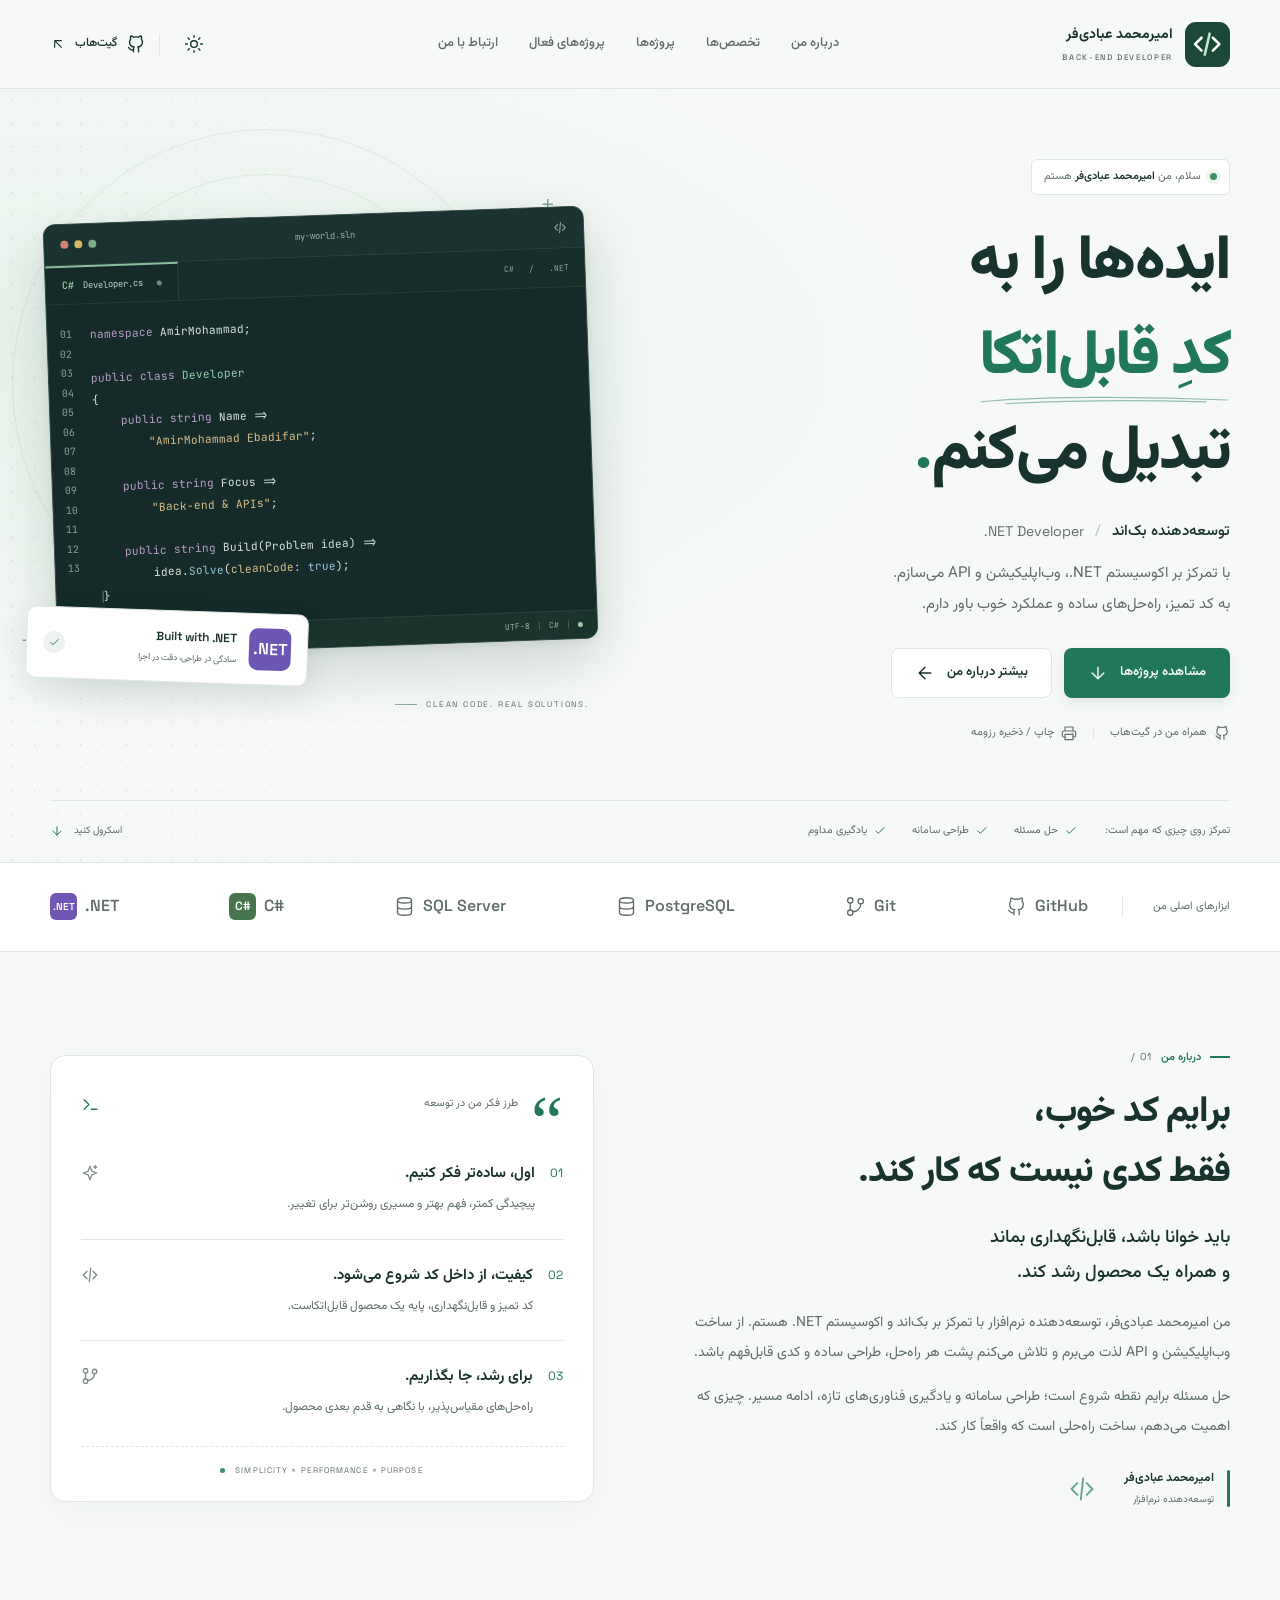
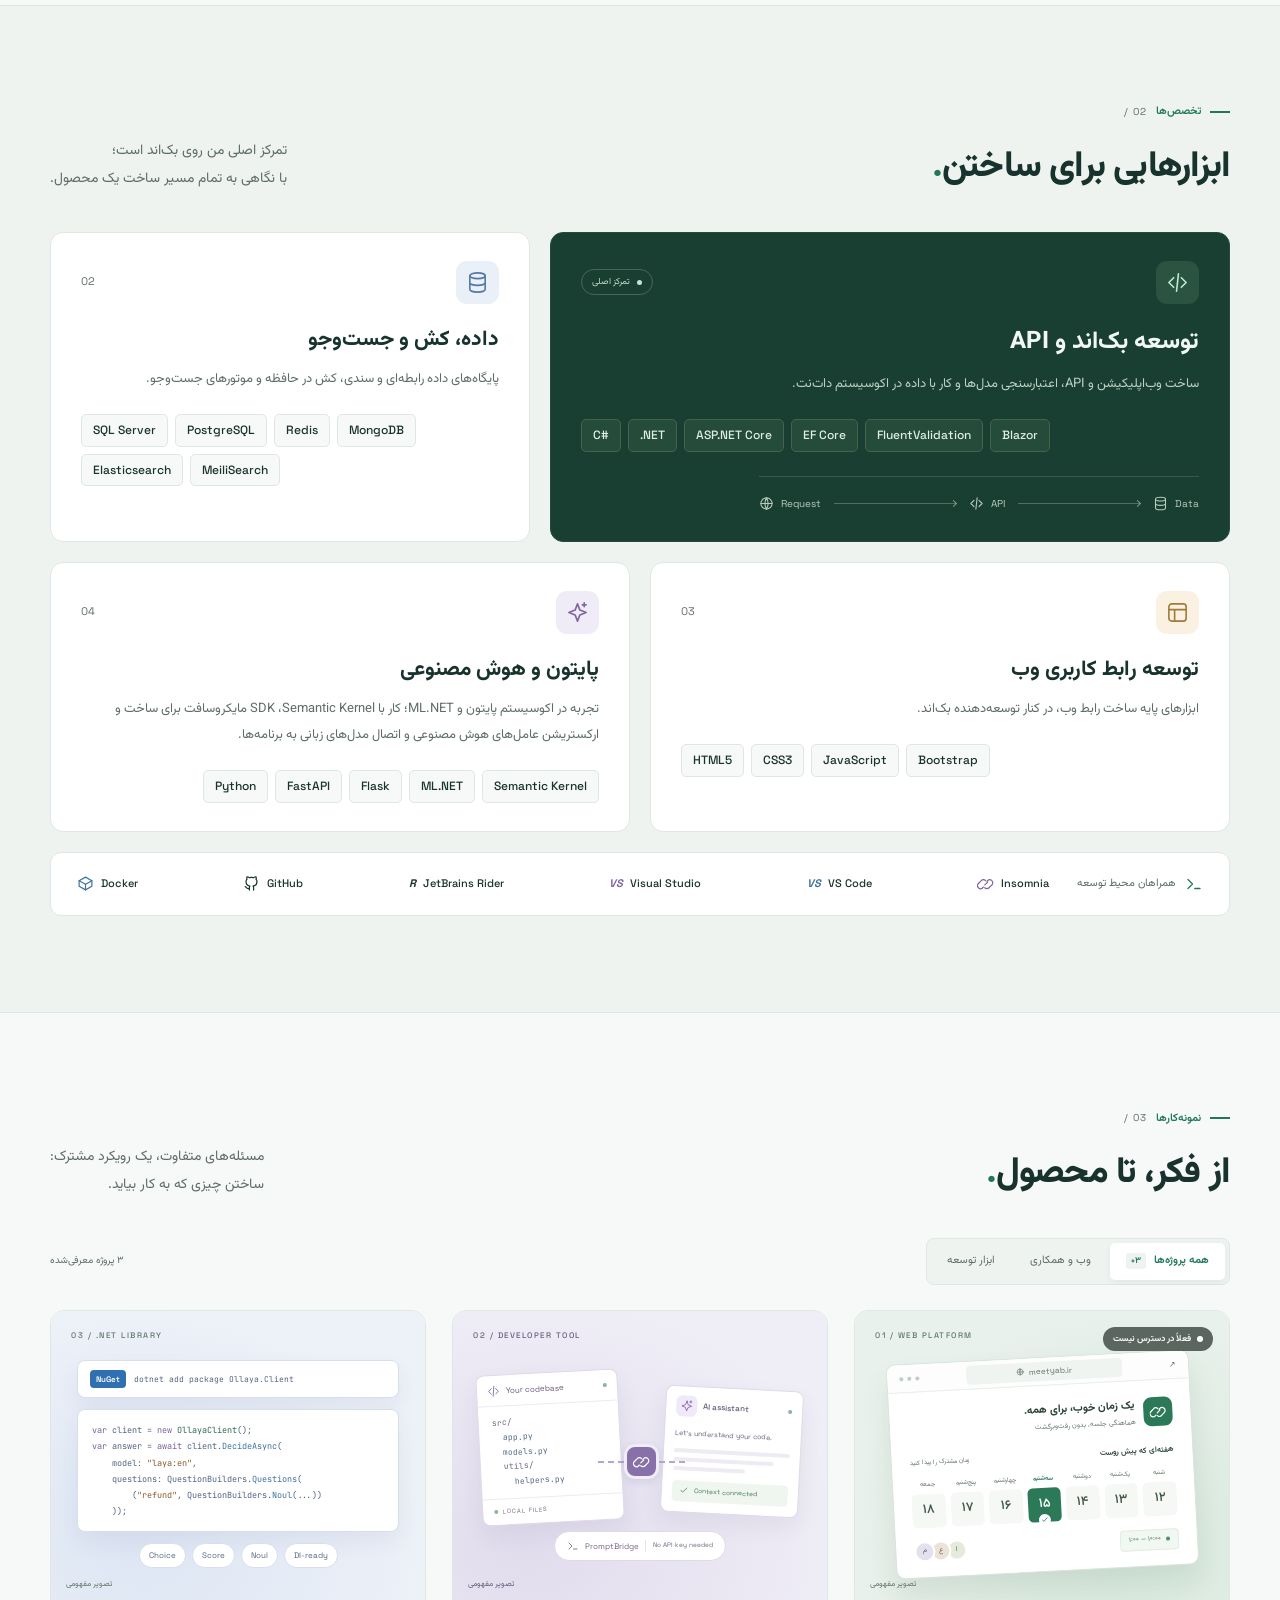
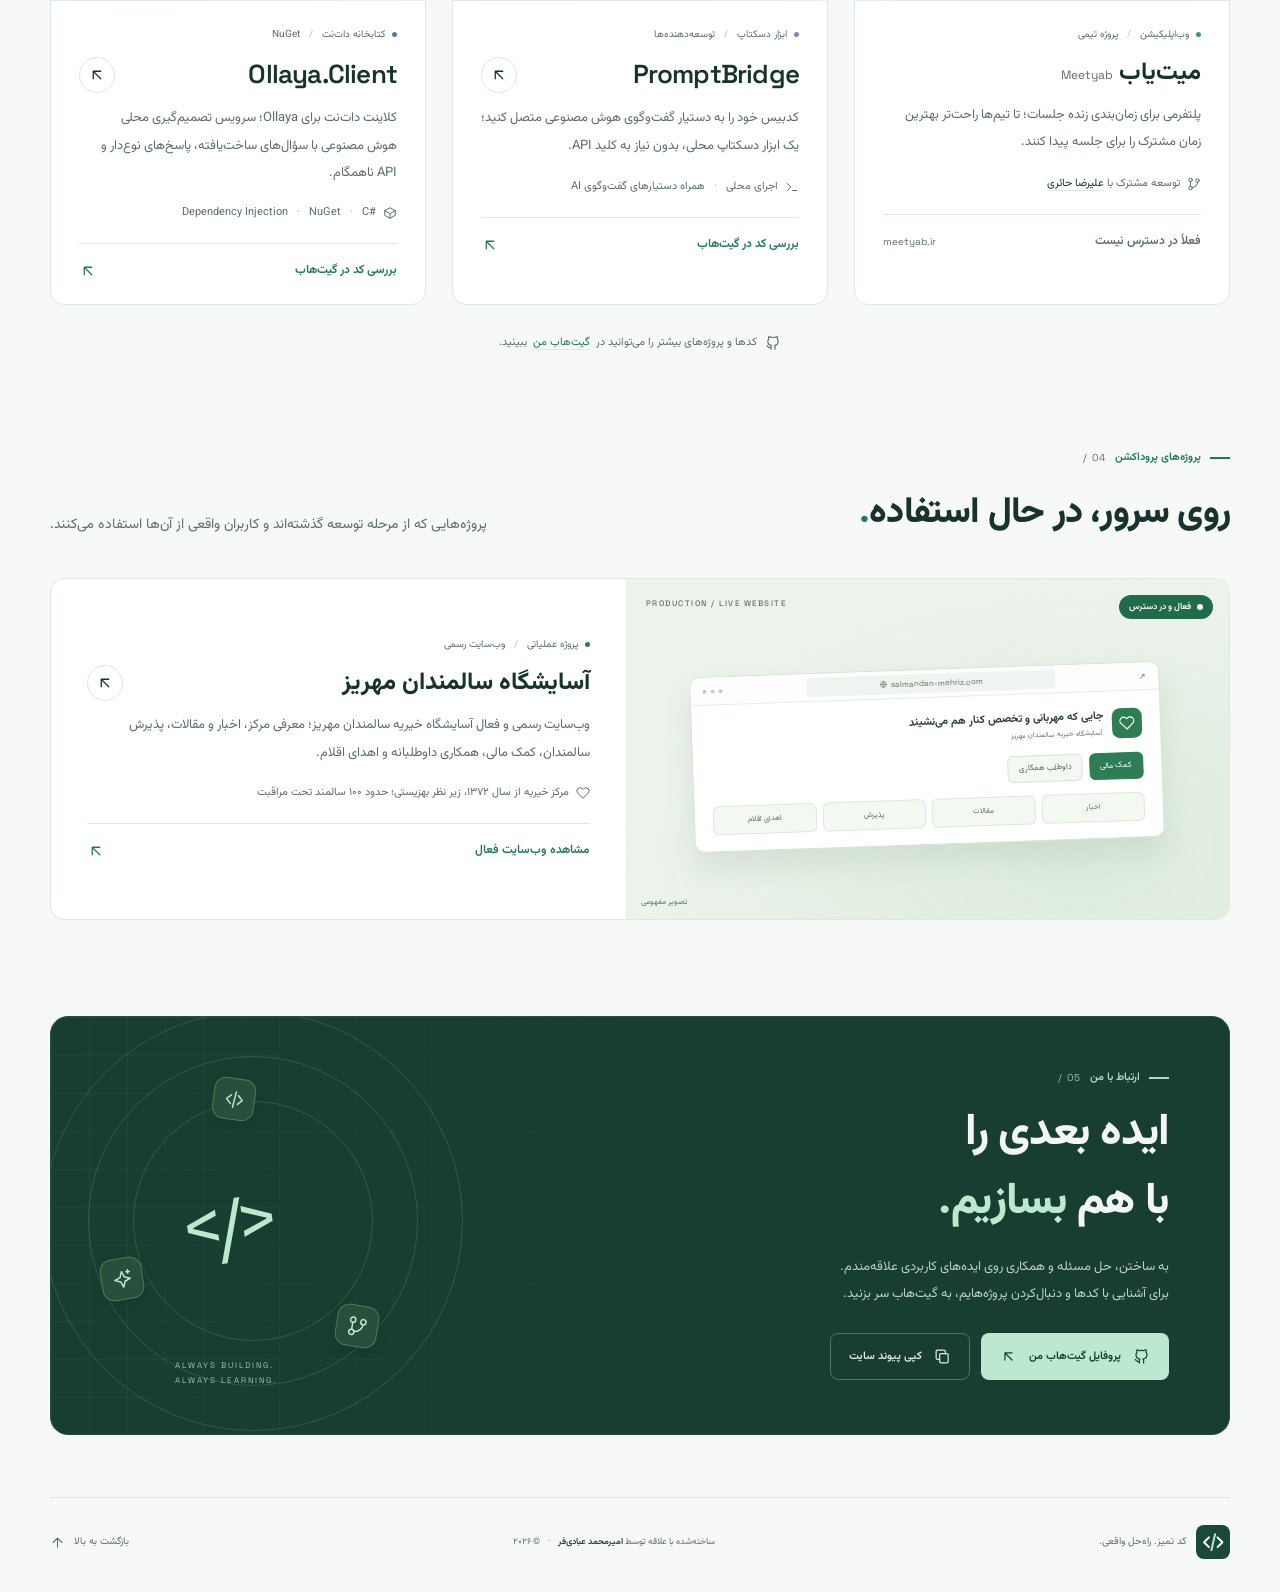
==== commit 8b40ef69: "Revert "feat: rebuild bilingual portfolio with services, case studies and client contact" This rever" ====
--- a/index.html
+++ b/index.html
@@ -1,313 +1,460 @@
 <!DOCTYPE html>
-<html lang="fa-IR" dir="rtl" id="top">
+<html lang="fa-IR" dir="rtl">
 <head>
-<meta charset="utf-8">
-<meta name="viewport" content="width=device-width, initial-scale=1">
-<meta name="color-scheme" content="light dark">
-<meta name="theme-color" content="#f6f7f3">
-<title>امیرمحمد عبادی‌فر | توسعه‌دهنده Full-Stack و متخصص .NET</title>
-<meta name="description" content="توسعه سامانه‌های تحت وب، Backend و REST API با تمرکز بر .NET. نمونه‌کارهای واقعی، خدمات توسعه نرم‌افزار و راه‌های شروع همکاری با امیرمحمد عبادی‌فر.">
-<meta name="author" content="امیرمحمد عبادی‌فر">
-<meta name="robots" content="index, follow, max-image-preview:large">
-<link rel="canonical" href="https://amirebadifar.ir/">
-<link rel="alternate" hreflang="fa" href="https://amirebadifar.ir/">
-<link rel="alternate" hreflang="en" href="https://amirebadifar.ir/en/">
-<link rel="alternate" hreflang="x-default" href="https://amirebadifar.ir/">
-<meta property="og:type" content="website">
-<meta property="og:locale" content="fa_IR">
-<meta property="og:locale:alternate" content="en_US">
-<meta property="og:site_name" content="امیرمحمد عبادی‌فر">
-<meta property="og:title" content="امیرمحمد عبادی‌فر | توسعه‌دهنده Full-Stack و متخصص .NET">
-<meta property="og:description" content="توسعه سامانه‌های تحت وب، Backend و REST API با تمرکز بر .NET. نمونه‌کارهای واقعی، خدمات توسعه نرم‌افزار و راه‌های شروع همکاری با امیرمحمد عبادی‌فر.">
-<meta property="og:url" content="https://amirebadifar.ir/">
-<meta property="og:image" content="https://amirebadifar.ir/assets/images/social-card.png">
-<meta property="og:image:width" content="1200"><meta property="og:image:height" content="630">
-<meta property="og:image:alt" content="امیرمحمد عبادی‌فر | توسعه‌دهنده Full-Stack و متخصص .NET">
-<meta name="twitter:card" content="summary_large_image">
-<meta name="twitter:title" content="امیرمحمد عبادی‌فر | توسعه‌دهنده Full-Stack و متخصص .NET"><meta name="twitter:description" content="توسعه سامانه‌های تحت وب، Backend و REST API با تمرکز بر .NET. نمونه‌کارهای واقعی، خدمات توسعه نرم‌افزار و راه‌های شروع همکاری با امیرمحمد عبادی‌فر.">
-<meta name="twitter:image" content="https://amirebadifar.ir/assets/images/social-card.png">
-<link rel="icon" href="/favicon.svg" type="image/svg+xml">
-<link rel="icon" href="/assets/images/icon-192.png" type="image/png" sizes="192x192">
-<link rel="apple-touch-icon" href="/assets/images/apple-touch-icon.png">
-<link rel="manifest" href="/site.webmanifest">
-<link rel="preload" href="/assets/fonts/vazirmatn-arabic.woff2" as="font" type="font/woff2" crossorigin>
-<link rel="stylesheet" href="/assets/styles.css">
-<script>
-(() => { let t='light'; try { const s=localStorage.getItem('ae-theme'); t=s==='dark'||s==='light'?s:(matchMedia('(prefers-color-scheme: dark)').matches?'dark':'light'); } catch (_) { try { t=matchMedia('(prefers-color-scheme: dark)').matches?'dark':'light'; } catch (_) {} } document.documentElement.dataset.theme=t; document.querySelector('meta[name="theme-color"]').content=t==='dark'?'#101915':'#f6f7f3'; })();
-</script>
-<script type="application/ld+json">{
+  <meta charset="utf-8">
+  <meta name="viewport" content="width=device-width, initial-scale=1">
+  <meta name="color-scheme" content="light dark">
+  <meta name="theme-color" content="#f7f9f8">
+  <title>امیرمحمد عبادی‌فر | توسعه‌دهنده بک‌اند و برنامه‌نویس .NET</title>
+  <meta name="description" content="وب‌سایت شخصی و رزومه امیرمحمد عبادی‌فر، توسعه‌دهنده بک‌اند .NET؛ مهارت‌ها، میت‌یاب، PromptBridge، Ollaya.Client و پروژه‌های عملیاتی مانند سایت سالمندان مهریز.">
+  <meta name="author" content="امیرمحمد عبادی‌فر">
+  <meta name="robots" content="index, follow, max-image-preview:large">
+  <link rel="canonical" href="https://amirebadifar.ir/">
+  <meta property="og:type" content="profile">
+  <meta property="og:locale" content="fa_IR">
+  <meta property="og:site_name" content="امیرمحمد عبادی‌فر">
+  <meta property="og:title" content="امیرمحمد عبادی‌فر | توسعه‌دهنده بک‌اند .NET">
+  <meta property="og:description" content="کد تمیز، راه‌حل‌های کاربردی و تمرکز بر سادگی و کارایی. با مهارت‌ها و پروژه‌های امیرمحمد عبادی‌فر آشنا شوید.">
+  <meta property="og:url" content="https://amirebadifar.ir/">
+  <meta property="og:image" content="https://amirebadifar.ir/assets/images/social-card.png">
+  <meta property="og:image:secure_url" content="https://amirebadifar.ir/assets/images/social-card.png">
+  <meta property="og:image:type" content="image/png">
+  <meta property="og:image:width" content="1200">
+  <meta property="og:image:height" content="630">
+  <meta property="og:image:alt" content="امیرمحمد عبادی‌فر؛ توسعه‌دهنده بک‌اند و برنامه‌نویس دات‌نت">
+  <meta property="profile:username" content="amirebadifar87">
+  <meta name="twitter:card" content="summary_large_image">
+  <meta name="twitter:title" content="امیرمحمد عبادی‌فر | توسعه‌دهنده بک‌اند .NET">
+  <meta name="twitter:description" content="از ایده تا اجرا؛ توسعه وب و API با اکوسیستم .NET. نمونه‌کارها و مهارت‌های امیرمحمد عبادی‌فر.">
+  <meta name="twitter:image" content="https://amirebadifar.ir/assets/images/social-card.png">
+  <meta name="twitter:image:alt" content="امیرمحمد عبادی‌فر؛ توسعه‌دهنده بک‌اند و برنامه‌نویس دات‌نت">
+  <link rel="icon" href="favicon.svg" type="image/svg+xml">
+  <link rel="icon" href="assets/images/icon-192.png" type="image/png" sizes="192x192">
+  <link rel="apple-touch-icon" href="assets/images/apple-touch-icon.png">
+  <link rel="manifest" href="site.webmanifest">
+  <link rel="preload" href="assets/fonts/vazirmatn-arabic.woff2" as="font" type="font/woff2" crossorigin>
+  <link rel="stylesheet" href="assets/styles.css">
+  <noscript><style>.theme-toggle,.menu-toggle,.project-toolbar,.print-trigger,.copy-trigger{display:none!important}.reading-progress{display:none}</style></noscript>
+  <script>
+    (() => {
+      let theme = 'light';
+      try {
+        const saved = localStorage.getItem('ae-theme');
+        theme = saved === 'dark' || saved === 'light' ? saved : (matchMedia('(prefers-color-scheme: dark)').matches ? 'dark' : 'light');
+      } catch (_) {
+        try { theme = matchMedia('(prefers-color-scheme: dark)').matches ? 'dark' : 'light'; } catch (_) {}
+      }
+      document.documentElement.dataset.theme = theme;
+      document.querySelector('meta[name="theme-color"]').content = theme === 'dark' ? '#101c22' : '#f7f9f8';
+    })();
+  </script>
+  <script type="application/ld+json">
+{
   "@context": "https://schema.org",
   "@graph": [
     {
       "@type": "WebSite",
       "@id": "https://amirebadifar.ir/#website",
       "url": "https://amirebadifar.ir/",
-      "name": "امیرمحمد عبادی‌فر",
+      "name": "وب‌سایت شخصی امیرمحمد عبادی‌فر",
       "inLanguage": "fa-IR",
       "publisher": {
         "@id": "https://amirebadifar.ir/#person"
       }
+    },
+    {
+      "@type": "ProfilePage",
+      "@id": "https://amirebadifar.ir/#profile",
+      "url": "https://amirebadifar.ir/",
+      "name": "امیرمحمد عبادی‌فر | توسعه‌دهنده بک‌اند و برنامه‌نویس .NET",
+      "description": "رزومه، مهارت‌ها و پروژه‌های امیرمحمد عبادی‌فر، توسعه‌دهنده بک‌اند در اکوسیستم دات‌نت.",
+      "isPartOf": {
+        "@id": "https://amirebadifar.ir/#website"
+      },
+      "mainEntity": {
+        "@id": "https://amirebadifar.ir/#person"
+      },
+      "inLanguage": "fa-IR",
+      "hasPart": [
+        {
+          "@id": "https://meetyab.ir/#project"
+        },
+        {
+          "@id": "https://github.com/amirebadifar87/PromptBridge#project"
+        },
+        {
+          "@id": "https://github.com/amirebadifar87/Ollaya.Client#project"
+        },
+        {
+          "@id": "https://salmandan-mehriz.com/#project"
+        }
+      ]
     },
     {
       "@type": "Person",
       "@id": "https://amirebadifar.ir/#person",
       "name": "امیرمحمد عبادی‌فر",
       "alternateName": [
-        "امیرمحمد عبادی‌فر",
-        "Amir Mohammad Ebadifar",
+        "AmirMohammad Ebadifar",
         "Amir Ebadifar"
       ],
       "url": "https://amirebadifar.ir/",
-      "jobTitle": "Full-Stack Developer with a strong focus on .NET Backend Development",
-      "email": "amirmohammadebadifar@gmail.com",
-      "telephone": "+989944824375",
+      "jobTitle": "توسعه‌دهنده بک‌اند",
+      "description": "توسعه‌دهنده نرم‌افزار با تمرکز بر ساخت وب‌اپلیکیشن و API در اکوسیستم .NET و نوشتن کد تمیز، قابل‌نگهداری و مقیاس‌پذیر.",
       "sameAs": [
         "https://github.com/amirebadifar87"
       ],
       "knowsAbout": [
         "C#",
+        ".NET",
         "ASP.NET Core",
-        "Entity Framework Core",
-        "REST API",
-        "Software Architecture",
+        "Blazor",
+        "EF Core",
+        "FluentValidation",
+        "Back-end development",
+        "API development",
         "SQL Server",
+        "PostgreSQL",
         "Redis",
         "MongoDB",
-        "Meilisearch",
-        "Blazor",
+        "Elasticsearch",
+        "MeiliSearch",
+        "HTML5",
+        "CSS3",
+        "JavaScript",
+        "Bootstrap",
         "ML.NET",
         "Semantic Kernel",
+        "Python",
+        "FastAPI",
+        "Flask",
         "Docker",
-        "Linux",
         "Git",
-        "NestJS"
+        "GitHub"
       ]
     },
     {
-      "@type": "ProfilePage",
-      "@id": "https://amirebadifar.ir/",
-      "url": "https://amirebadifar.ir/",
-      "name": "امیرمحمد عبادی‌فر | توسعه‌دهنده Full-Stack و متخصص .NET",
-      "description": "توسعه سامانه‌های تحت وب، Backend و REST API با تمرکز بر .NET. نمونه‌کارهای واقعی، خدمات توسعه نرم‌افزار و راه‌های شروع همکاری با امیرمحمد عبادی‌فر.",
-      "inLanguage": "fa-IR",
-      "isPartOf": {
-        "@id": "https://amirebadifar.ir/#website"
+      "@type": "CreativeWork",
+      "@id": "https://meetyab.ir/#project",
+      "name": "میت‌یاب",
+      "alternateName": "Meetyab",
+      "url": "https://meetyab.ir",
+      "description": "پلتفرم زمان‌بندی زنده برای کمک به تیم‌ها در پیدا کردن بهترین زمان جلسه؛ توسعه مشترک با علیرضا حائری. این پروژه در حال حاضر در دسترس نیست.",
+      "creator": {
+        "@id": "https://amirebadifar.ir/#person"
       },
-      "mainEntity": {
-        "@id": "https://amirebadifar.ir/#person"
-      },
-      "hasPart": [
-        {
-          "@id": "https://amirebadifar.ir/projects/mehriz/#project"
-        },
-        {
-          "@id": "https://amirebadifar.ir/projects/meetyab/#project"
-        },
-        {
-          "@id": "https://amirebadifar.ir/projects/promptbridge/#project"
-        },
-        {
-          "@id": "https://amirebadifar.ir/projects/ollaya-client/#project"
-        }
-      ]
-    },
-    {
-      "@type": "CreativeWork",
-      "@id": "https://amirebadifar.ir/projects/mehriz/#project",
-      "name": "وب‌سایت خانه سالمندان مهریز",
-      "description": "وب‌سایت رسمی و فعال آسایشگاه خیریه سالمندان مهریز؛ مسیری یکپارچه برای معرفی مرکز، اطلاع‌رسانی، پذیرش و مشارکت خیرین و داوطلبان.",
-      "url": "https://amirebadifar.ir/projects/mehriz/",
-      "inLanguage": "fa-IR",
-      "creator": {
-        "@id": "https://amirebadifar.ir/#person"
-      },
-      "creativeWorkStatus": "Published and in active use",
-      "sameAs": "https://salmandan-mehriz.com/"
-    },
-    {
-      "@type": "CreativeWork",
-      "@id": "https://amirebadifar.ir/projects/meetyab/#project",
-      "name": "میت‌یاب",
-      "description": "پلتفرمی برای زمان‌بندی زنده جلسات و پیدا کردن بهترین زمان مشترک تیم‌ها؛ تجربه‌ای از همکاری در توسعه یک محصول وب.",
-      "url": "https://amirebadifar.ir/projects/meetyab/",
-      "inLanguage": "fa-IR",
-      "creator": {
-        "@id": "https://amirebadifar.ir/#person"
+      "contributor": {
+        "@type": "Person",
+        "name": "علیرضا حائری",
+        "alternateName": "Alireza Haeri",
+        "url": "https://github.com/alireza-haeri/"
       },
       "creativeWorkStatus": "Currently unavailable"
     },
     {
+      "@type": "SoftwareApplication",
+      "@id": "https://github.com/amirebadifar87/PromptBridge#project",
+      "name": "PromptBridge",
+      "url": "https://github.com/amirebadifar87/PromptBridge",
+      "applicationCategory": "DeveloperApplication",
+      "description": "ابزار دسکتاپ محلی برای اتصال کدبیس به دستیارهای گفت‌وگوی هوش مصنوعی، بدون نیاز به کلید API.",
+      "creator": {
+        "@id": "https://amirebadifar.ir/#person"
+      }
+    },
+    {
       "@type": "SoftwareSourceCode",
-      "@id": "https://amirebadifar.ir/projects/promptbridge/#project",
-      "name": "PromptBridge",
-      "description": "ابزار دسکتاپ محلی که فایل‌های انتخابی کدبیس را به یک پرامپت ساخت‌یافته تبدیل می‌کند تا در هر دستیار گفت‌وگوی AI استفاده شود و پاسخ آن با پشتیبان‌گیری روی فایل‌ها اعمال شود.",
-      "url": "https://amirebadifar.ir/projects/promptbridge/",
-      "inLanguage": "fa-IR",
-      "creator": {
-        "@id": "https://amirebadifar.ir/#person"
-      },
-      "creativeWorkStatus": "Open source",
-      "sameAs": "https://github.com/amirebadifar87/PromptBridge",
-      "codeRepository": "https://github.com/amirebadifar87/PromptBridge",
-      "programmingLanguage": "Python",
-      "license": "https://opensource.org/licenses/MIT"
-    },
-    {
-      "@type": "SoftwareSourceCode",
-      "@id": "https://amirebadifar.ir/projects/ollaya-client/#project",
+      "@id": "https://github.com/amirebadifar87/Ollaya.Client#project",
       "name": "Ollaya.Client",
-      "description": "کلاینت idiomatic دات‌نت برای Ollaya؛ اتصال برنامه‌های C# به سرویس تصمیم‌گیری محلی با سؤال‌های ساخت‌یافته و پاسخ‌های نوع‌دار.",
-      "url": "https://amirebadifar.ir/projects/ollaya-client/",
-      "inLanguage": "fa-IR",
-      "creator": {
-        "@id": "https://amirebadifar.ir/#person"
-      },
-      "creativeWorkStatus": "Open source",
-      "sameAs": "https://github.com/amirebadifar87/Ollaya.Client",
+      "url": "https://github.com/amirebadifar87/Ollaya.Client",
       "codeRepository": "https://github.com/amirebadifar87/Ollaya.Client",
       "programmingLanguage": "C#",
-      "license": "https://opensource.org/licenses/MIT"
+      "description": "کلاینت دات‌نت برای Ollaya؛ سرویس تصمیم‌گیری محلی هوش مصنوعی با سؤال‌های ساخت‌یافته، پاسخ‌های نوع‌دار و API ناهمگام.",
+      "creator": {
+        "@id": "https://amirebadifar.ir/#person"
+      }
+    },
+    {
+      "@type": "CreativeWork",
+      "@id": "https://salmandan-mehriz.com/#project",
+      "name": "وب‌سایت آسایشگاه خیریه سالمندان مهریز",
+      "url": "https://salmandan-mehriz.com/",
+      "description": "وب‌سایت رسمی و فعال آسایشگاه خیریه سالمندان مهریز؛ معرفی مرکز، اخبار و مقالات، پذیرش سالمندان، کمک مالی، همکاری داوطلبانه و اهدای اقلام.",
+      "creator": {
+        "@id": "https://amirebadifar.ir/#person"
+      },
+      "creativeWorkStatus": "Active production website"
     }
   ]
-}</script>
-<script type="application/json" id="site-data">{
-  "lang": "fa",
-  "messages": {
-    "eyebrow": "شروع همکاری",
-    "heading": "ایده‌ای برای یک محصول نرم‌افزاری دارید؟",
-    "intro": "خوشحال می‌شوم درباره آن صحبت کنیم و راهکار مناسبی برای پیاده‌سازی‌اش پیدا کنیم.",
-    "emailLabel": "ایمیل",
-    "phoneLabel": "تماس مستقیم",
-    "githubLabel": "گیت‌هاب",
-    "pdf": "دریافت رزومه PDF",
-    "print": "چاپ رزومه",
-    "formTitle": "درباره پروژه‌تان بنویسید",
-    "formNote": "این فرم اطلاعات را به سرور ارسال نمی‌کند؛ پس از اعتبارسنجی، متن درخواست را برای ارسال از طریق برنامه ایمیل شما آماده می‌کند.",
-    "name": "نام شما",
-    "email": "ایمیل شما",
-    "type": "نوع همکاری",
-    "message": "توضیح پروژه",
-    "namePlaceholder": "نام یا نام کسب‌وکار",
-    "emailPlaceholder": "you@example.com",
-    "messagePlaceholder": "مسئله، هدف و خروجی مورد انتظار شما چیست؟",
-    "types": [
-      "وب‌سایت یا سامانه اختصاصی",
-      "Backend و API",
-      "پنل مدیریت / سامانه سازمانی",
-      "پایگاه داده یا یکپارچه‌سازی",
-      "قابلیت هوش مصنوعی",
-      "استقرار یا همکاری دیگر"
-    ],
-    "submit": "آماده‌سازی ایمیل درخواست",
-    "copy": "کپی متن درخواست",
-    "required": "این فیلد الزامی است.",
-    "invalidEmail": "یک ایمیل معتبر وارد کنید.",
-    "shortMessage": "لطفاً توضیح پروژه را حداقل در ۲۰ کاراکتر بنویسید.",
-    "prepared": "متن درخواست آماده شد. اگر برنامه ایمیل باز نشد، از دکمه کپی متن استفاده کنید و به نشانی بالا ایمیل بزنید.",
-    "copied": "متن درخواست کپی شد؛ آن را در ایمیل خود قرار دهید.",
-    "copyFailed": "کپی خودکار ممکن نیست؛ متن فرم را به‌صورت دستی انتخاب کنید.",
-    "mailSubject": "درخواست همکاری روی پروژه نرم‌افزاری",
-    "mailName": "نام",
-    "mailEmail": "ایمیل",
-    "mailType": "نوع همکاری",
-    "mailMessage": "توضیح پروژه"
-  },
-  "email": "amirmohammadebadifar@gmail.com",
-  "siteUrl": "https://amirebadifar.ir/"
-}</script>
-<script src="/assets/main.js" defer></script>
-<noscript><style>.theme-toggle,.menu-toggle,.print-trigger,.copy-request{display:none!important}.primary-nav{display:flex!important;position:static!important;flex-wrap:wrap}.reading-progress{display:none}[data-reveal]{opacity:1!important;transform:none!important}</style></noscript>
+}
+  </script>
+  <script src="assets/main.js" defer></script>
 </head>
-<body>
-<svg class="svg-symbols" xmlns="http://www.w3.org/2000/svg" aria-hidden="true" focusable="false">
-  <symbol id="i-logo" viewBox="0 0 24 24"><path d="m8 7-5 5 5 5M16 7l5 5-5 5M14 4l-4 16"/></symbol>
-  <symbol id="i-arrow" viewBox="0 0 24 24"><path d="M5 12h14m-6-6 6 6-6 6"/></symbol>
-  <symbol id="i-external" viewBox="0 0 24 24"><path d="M14 4h6v6M20 4 10 14M19 14v5a1 1 0 0 1-1 1H5a1 1 0 0 1-1-1V6a1 1 0 0 1 1-1h5"/></symbol>
-  <symbol id="i-mail" viewBox="0 0 24 24"><rect x="3" y="5" width="18" height="14" rx="2"/><path d="m3 7 9 6 9-6"/></symbol>
-  <symbol id="i-phone" viewBox="0 0 24 24"><path d="M5 4h4l2 5-2.5 1.5a12 12 0 0 0 5 5L15 13l5 2v4a2 2 0 0 1-2 2A16 16 0 0 1 3 6a2 2 0 0 1 2-2Z"/></symbol>
-  <symbol id="i-github" viewBox="0 0 24 24"><path d="M12 2a10 10 0 0 0-3.16 19.49c.5.09.68-.22.68-.48v-1.7c-2.78.6-3.37-1.34-3.37-1.34-.45-1.16-1.11-1.47-1.11-1.47-.91-.62.07-.61.07-.61 1 .07 1.53 1.03 1.53 1.03.9 1.53 2.34 1.09 2.91.83.09-.65.35-1.09.63-1.34-2.22-.25-4.56-1.11-4.56-4.94 0-1.09.39-1.98 1.03-2.68-.1-.25-.45-1.27.1-2.65 0 0 .84-.27 2.75 1.02A9.56 9.56 0 0 1 12 6.8c.85 0 1.71.11 2.51.34 1.91-1.29 2.75-1.02 2.75-1.02.55 1.38.2 2.4.1 2.65.64.7 1.03 1.59 1.03 2.68 0 3.84-2.34 4.68-4.57 4.93.36.31.68.92.68 1.85v2.74c0 .27.18.58.69.48A10 10 0 0 0 12 2Z"/></symbol>
-  <symbol id="i-sun" viewBox="0 0 24 24"><circle cx="12" cy="12" r="4"/><path d="M12 2v2m0 16v2M2 12h2m16 0h2M4.9 4.9l1.4 1.4m11.4 11.4 1.4 1.4M19.1 4.9l-1.4 1.4M6.3 17.7l-1.4 1.4"/></symbol>
-  <symbol id="i-moon" viewBox="0 0 24 24"><path d="M20 14.5A8.5 8.5 0 0 1 9.5 4 8.5 8.5 0 1 0 20 14.5Z"/></symbol>
-  <symbol id="i-menu" viewBox="0 0 24 24"><path d="M4 7h16M4 12h16M4 17h16"/></symbol>
-  <symbol id="i-close" viewBox="0 0 24 24"><path d="m6 6 12 12M18 6 6 18"/></symbol>
-  <symbol id="i-download" viewBox="0 0 24 24"><path d="M12 3v12m-5-5 5 5 5-5M4 17v3h16v-3"/></symbol>
-  <symbol id="i-print" viewBox="0 0 24 24"><path d="M7 8V3h10v5M7 17H4V9h16v8h-3M7 14h10v7H7z"/></symbol>
-  <symbol id="i-copy" viewBox="0 0 24 24"><rect x="8" y="8" width="12" height="12" rx="2"/><path d="M16 8V4H4v12h4"/></symbol>
-  <symbol id="i-check" viewBox="0 0 24 24"><path d="m5 12 4 4L19 6"/></symbol>
-  <symbol id="i-layout" viewBox="0 0 24 24"><rect x="3" y="4" width="18" height="16" rx="2"/><path d="M3 9h18M9 9v11"/></symbol>
-  <symbol id="i-code" viewBox="0 0 24 24"><path d="m8 7-5 5 5 5M16 7l5 5-5 5M14 4l-4 16"/></symbol>
-  <symbol id="i-dashboard" viewBox="0 0 24 24"><rect x="3" y="3" width="8" height="8" rx="1"/><rect x="13" y="3" width="8" height="5" rx="1"/><rect x="13" y="10" width="8" height="11" rx="1"/><rect x="3" y="13" width="8" height="8" rx="1"/></symbol>
-  <symbol id="i-database" viewBox="0 0 24 24"><ellipse cx="12" cy="5" rx="8" ry="3"/><path d="M4 5v14c0 1.7 3.6 3 8 3s8-1.3 8-3V5M4 12c0 1.7 3.6 3 8 3s8-1.3 8-3"/></symbol>
-  <symbol id="i-link" viewBox="0 0 24 24"><path d="M10 13a5 5 0 0 0 7 0l3-3a5 5 0 0 0-7-7l-1.5 1.5M14 11a5 5 0 0 0-7 0l-3 3a5 5 0 0 0 7 7l1.5-1.5"/></symbol>
-  <symbol id="i-spark" viewBox="0 0 24 24"><path d="m12 3 2.2 6.8L21 12l-6.8 2.2L12 21l-2.2-6.8L3 12l6.8-2.2L12 3Z"/></symbol>
-  <symbol id="i-server" viewBox="0 0 24 24"><rect x="3" y="4" width="18" height="7" rx="2"/><rect x="3" y="13" width="18" height="7" rx="2"/><path d="M7 7.5h.01M7 16.5h.01M11 7.5h6M11 16.5h6"/></symbol>
-  <symbol id="i-heart" viewBox="0 0 24 24"><path d="M12 20s-8-4.8-8-10a4.5 4.5 0 0 1 8-2.8A4.5 4.5 0 0 1 20 10c0 5.2-8 10-8 10Z"/></symbol>
-  <symbol id="i-clock" viewBox="0 0 24 24"><circle cx="12" cy="12" r="9"/><path d="M12 7v5l3 2"/></symbol>
-</svg>
-<a class="skip-link" href="#main">رفتن به محتوای اصلی</a>
-<header class="site-header" id="site-header">
-  <div class="reading-progress" id="reading-progress" aria-hidden="true"></div>
-  <div class="container header-inner">
-    <a class="brand" href="/" aria-label="امیرمحمد عبادی‌فر"><span class="brand-mark" aria-hidden="true"><svg class="icon " aria-hidden="true" focusable="false"><use href="#i-logo"></use></svg></span><span class="brand-name">امیرمحمد عبادی‌فر</span></a>
-    <nav class="primary-nav" id="primary-nav" aria-label="ناوبری اصلی"><a href="#services">خدمات</a><a href="#projects">پروژه‌ها</a><a href="#experience">تجربه عملی</a><a href="#contact">شروع همکاری</a></nav>
-    <div class="header-actions">
-      <a class="language-link" href="/en/" hreflang="en" lang="en" aria-label="EN — English version">EN</a>
-      <button class="icon-button theme-toggle" id="theme-toggle" type="button" aria-pressed="false" aria-label="تغییر حالت روشن و تاریک"><svg class="icon theme-sun" aria-hidden="true" focusable="false"><use href="#i-sun"></use></svg><svg class="icon theme-moon" aria-hidden="true" focusable="false"><use href="#i-moon"></use></svg></button>
-      <button class="icon-button menu-toggle" id="menu-toggle" type="button" aria-expanded="false" aria-controls="primary-nav" aria-label="باز کردن منو"><svg class="icon menu-open" aria-hidden="true" focusable="false"><use href="#i-menu"></use></svg><svg class="icon menu-close" aria-hidden="true" focusable="false"><use href="#i-close"></use></svg></button>
+<body id="top">
+  <a class="skip-link" href="#main">رفتن به محتوای اصلی</a>
+  <svg class="icon-sprite" xmlns="http://www.w3.org/2000/svg" aria-hidden="true">
+    <symbol id="i-logo" viewBox="0 0 40 40"><path d="M13 12 5 20l8 8M27 12l8 8-8 8"/><path d="M23 7 17 33" stroke="#bce8cf"/></symbol>
+    <symbol id="i-arrow-up-left" viewBox="0 0 24 24"><path d="M17 17 7 7M7 17V7h10"/></symbol>
+    <symbol id="i-arrow-left" viewBox="0 0 24 24"><path d="M19 12H5m7-7-7 7 7 7"/></symbol>
+    <symbol id="i-arrow-up" viewBox="0 0 24 24"><path d="M12 19V5m-7 7 7-7 7 7"/></symbol>
+    <symbol id="i-arrow-down" viewBox="0 0 24 24"><path d="M12 5v14m-7-7 7 7 7-7"/></symbol>
+    <symbol id="i-github" viewBox="0 0 24 24"><path d="M9 19c-4.3 1.3-4.3-2.2-6-2.7m12 5v-3.4a3 3 0 0 0-.8-2.3c2.7-.3 5.5-1.3 5.5-6A4.7 4.7 0 0 0 18.4 6a4.3 4.3 0 0 0-.1-3.5S17.2 2.2 15 3.8a12 12 0 0 0-6 0C6.8 2.2 5.7 2.5 5.7 2.5A4.3 4.3 0 0 0 5.6 6a4.7 4.7 0 0 0-1.3 3.6c0 4.7 2.8 5.7 5.5 6A3 3 0 0 0 9 17.9v3.4"/></symbol>
+    <symbol id="i-sun" viewBox="0 0 24 24"><circle cx="12" cy="12" r="4"/><path d="M12 2v2m0 16v2M2 12h2m16 0h2M4.93 4.93l1.42 1.42m11.3 11.3 1.42 1.42M4.93 19.07l1.42-1.42m11.3-11.3 1.42-1.42"/></symbol>
+    <symbol id="i-moon" viewBox="0 0 24 24"><path d="M20.9 13a9 9 0 0 1-9.9-9.9A9 9 0 1 0 20.9 13Z"/></symbol>
+    <symbol id="i-menu" viewBox="0 0 24 24"><path d="M4 7h16M4 12h16M4 17h16"/></symbol>
+    <symbol id="i-close" viewBox="0 0 24 24"><path d="m6 6 12 12M6 18 18 6"/></symbol>
+    <symbol id="i-code" viewBox="0 0 24 24"><path d="m8 7-5 5 5 5m8-10 5 5-5 5m-3-14-2 18"/></symbol>
+    <symbol id="i-terminal" viewBox="0 0 24 24"><path d="m4 6 6 6-6 6m9 0h7"/></symbol>
+    <symbol id="i-heart" viewBox="0 0 24 24"><path d="M20.8 4.6a5.5 5.5 0 0 0-7.8 0L12 5.6l-1-1a5.5 5.5 0 0 0-7.8 7.8l1 1L12 21l7.8-7.6 1-1a5.5 5.5 0 0 0 0-7.8Z"/></symbol>
+    <symbol id="i-box" viewBox="0 0 24 24"><path d="M21 8 12 3 3 8v8l9 5 9-5V8Z"/><path d="M3 8l9 5 9-5M12 13v8"/></symbol>
+    <symbol id="i-database" viewBox="0 0 24 24"><ellipse cx="12" cy="5" rx="8" ry="3"/><path d="M4 5v14c0 1.7 3.6 3 8 3s8-1.3 8-3V5M4 12c0 1.7 3.6 3 8 3s8-1.3 8-3"/></symbol>
+    <symbol id="i-layout" viewBox="0 0 24 24"><rect x="3" y="3" width="18" height="18" rx="3"/><path d="M3 9h18M9 9v12"/></symbol>
+    <symbol id="i-spark" viewBox="0 0 24 24"><path d="m12 3 2.5 6.5L21 12l-6.5 2.5L12 21l-2.5-6.5L3 12l6.5-2.5L12 3Zm7-1v4m-2-2h4"/></symbol>
+    <symbol id="i-check" viewBox="0 0 24 24"><path d="m5 12 4 4L19 6"/></symbol>
+    <symbol id="i-copy" viewBox="0 0 24 24"><rect x="8" y="8" width="12" height="13" rx="2"/><path d="M16 8V5a2 2 0 0 0-2-2H5a2 2 0 0 0-2 2v9a2 2 0 0 0 2 2h3"/></symbol>
+    <symbol id="i-print" viewBox="0 0 24 24"><path d="M6 9V3h12v6M6 18H4a2 2 0 0 1-2-2v-5a2 2 0 0 1 2-2h16a2 2 0 0 1 2 2v5a2 2 0 0 1-2 2h-2"/><path d="M6 14h12v8H6zM18 12h.01"/></symbol>
+    <symbol id="i-branch" viewBox="0 0 24 24"><circle cx="6" cy="5" r="3"/><circle cx="18" cy="6" r="3"/><circle cx="6" cy="19" r="3"/><path d="M6 8v8m12-7a9 9 0 0 1-9 9"/></symbol>
+    <symbol id="i-globe" viewBox="0 0 24 24"><circle cx="12" cy="12" r="9"/><path d="M3 12h18M12 3a18 18 0 0 1 0 18 18 18 0 0 1 0-18Z"/></symbol>
+    <symbol id="i-link" viewBox="0 0 24 24"><path d="m10 13 4-4m-6 7-1 1a4 4 0 0 1-6-6l4-4a4 4 0 0 1 6 0m2 1 1-1a4 4 0 0 1 6 6l-4 4a4 4 0 0 1-6 0" transform="translate(1 1)"/></symbol>
+  </svg>
+
+  <header class="site-header" id="site-header">
+    <div class="reading-progress" aria-hidden="true"><span id="reading-progress"></span></div>
+    <div class="container header-inner">
+      <a class="brand" href="#top">
+        <span class="brand-mark" aria-hidden="true"><svg class="brand-logo" viewBox="0 0 40 40"><use href="#i-logo"/></svg></span>
+        <span class="brand-name">امیرمحمد عبادی‌فر<small lang="en" dir="ltr">BACK-END DEVELOPER</small></span>
+      </a>
+      <nav class="primary-nav" id="primary-nav" aria-label="ناوبری اصلی">
+        <a href="#about">درباره من</a>
+        <a href="#skills">تخصص‌ها</a>
+        <a href="#projects">پروژه‌ها</a>
+        <a href="#production">پروژه‌های فعال</a>
+        <a href="#contact">ارتباط با من</a>
+        <a class="nav-github" href="https://github.com/amirebadifar87" target="_blank" rel="noopener noreferrer">گیت‌هاب <svg class="icon" aria-hidden="true"><use href="#i-arrow-up-left"/></svg><span class="sr-only">؛ پروفایل امیرمحمد عبادی‌فر، در زبانه جدید</span></a>
+      </nav>
+      <div class="header-actions">
+        <button class="icon-button theme-toggle" id="theme-toggle" type="button" aria-label="حالت تاریک" aria-pressed="false" title="تغییر حالت روشن و تاریک">
+          <svg class="icon sun-icon" aria-hidden="true"><use href="#i-sun"/></svg>
+          <svg class="icon moon-icon" aria-hidden="true"><use href="#i-moon"/></svg>
+        </button>
+        <span class="header-divider" aria-hidden="true"></span>
+        <a class="header-github" href="https://github.com/amirebadifar87" target="_blank" rel="noopener noreferrer"><svg class="icon" aria-hidden="true"><use href="#i-github"/></svg><span>گیت‌هاب</span><svg class="icon small-icon" aria-hidden="true"><use href="#i-arrow-up-left"/></svg><span class="sr-only">؛ در زبانه جدید</span></a>
+        <button class="icon-button menu-toggle" id="menu-toggle" type="button" aria-expanded="false" aria-controls="primary-nav" aria-label="باز کردن منو">
+          <svg class="icon menu-icon" aria-hidden="true"><use href="#i-menu"/></svg>
+          <svg class="icon close-icon" aria-hidden="true"><use href="#i-close"/></svg>
+        </button>
+      </div>
     </div>
-  </div>
-</header>
-<main id="main">
-<section class="hero" aria-labelledby="hero-title"><div class="container hero-grid"><div class="hero-copy" data-reveal>
-  <p class="hero-kicker"><span class="availability-dot" aria-hidden="true"></span>توسعه نرم‌افزار برای کسب‌وکارها و تیم‌ها</p>
-  <p class="hero-role" dir="ltr">Full-Stack Developer <span aria-hidden="true">|</span> .NET Specialist</p>
-  <h1 id="hero-title">از ایده تا محصول؛<br>با تمرکز بر <span class="accent-text">.NET Backend</span></h1>
-  <p class="hero-intro">من امیرمحمد عبادی‌فر هستم؛ توسعه‌دهنده نرم‌افزار با تمرکز بر ساخت سامانه‌های تحت وب و راهکارهای اختصاصی. با استفاده از .NET و فناوری‌های مرتبط، ایده‌ها را به محصولات نرم‌افزاری کاربردی تبدیل می‌کنم.</p><p class="hero-experience"><svg class="icon " aria-hidden="true" focusable="false"><use href="#i-check"></use></svg> حدود ۵ سال تجربه برنامه‌نویسی</p>
-  <div class="hero-actions"><a class="button button-primary" href="#projects">مشاهده پروژه‌ها <svg class="icon " aria-hidden="true" focusable="false"><use href="#i-arrow"></use></svg></a><a class="button button-secondary" href="#contact">شروع همکاری</a><a class="text-link hero-resume" href="/assets/resume-fa.pdf" download><svg class="icon " aria-hidden="true" focusable="false"><use href="#i-download"></use></svg> دریافت رزومه PDF</a></div>
-</div><aside class="hero-product" data-reveal aria-label="یک محصول واقعی، در حال استفاده"><div class="product-panel-head"><span>یک محصول واقعی، در حال استفاده</span><span class="status-badge status-live"><span class="status-dot" aria-hidden="true"></span>فعال و در دسترس</span></div><div class="hero-site-preview" aria-hidden="true"><span class="preview-domain" dir="ltr">salmandan-mehriz.com</span><p class="preview-headline" lang="fa" dir="rtl">جایی که مهربانی و تخصص کنار هم می‌نشینند</p><div class="preview-paths"><span>پذیرش</span><span>داوطلبی</span><span>کمک مالی</span></div></div><div class="product-panel-body"><h2>وب‌سایت خانه سالمندان مهریز</h2><p>از نیاز واقعی تا محصول عملیاتی</p><a class="text-link" href="/projects/mehriz/">مطالعه موردی پروژه <svg class="icon " aria-hidden="true" focusable="false"><use href="#i-arrow"></use></svg></a></div></aside></div></section>
-
-<section class="section about-section" id="about" aria-labelledby="about-title"><div class="container"><div class="section-head" data-reveal><p class="eyebrow"><span>درباره من</span><span class="section-number" aria-hidden="true">01</span></p><h2 id="about-title">تخصص من، ساختن بخش قابل‌اتکای محصول است.</h2></div><div class="about-grid"><div class="about-copy" data-reveal><p>حدود ۵ سال تجربه برنامه‌نویسی دارم و تمرکز اصلی من توسعه Backend با C# و ASP.NET Core است؛ طراحی API، کار با پایگاه‌های داده و ساخت سامانه‌های تحت وب.</p><p>در کنار backend، بخش‌های دیگر محصول را هم توسعه می‌دهم تا مسیر رسیدن به یک نرم‌افزار قابل استفاده کامل باشد. به معماری نرم‌افزار، حل مسائل فنی و همکاری تیمی علاقه‌مندم و تجربه کار روی پروژه‌های واقعی و مستقل را دارم.</p></div><dl class="fact-grid" data-reveal><div><dt>تجربه برنامه‌نویسی</dt><dd>حدود ۵ سال</dd></div><div><dt>تخصص اصلی</dt><dd>.NET Backend</dd></div><div><dt>تجربه توسعه و نگهداری</dt><dd>محصول عملیاتی</dd></div><div><dt>توسعه پروژه‌های واقعی</dt><dd>همکاری تیمی</dd></div></dl></div></div></section>
-
-<section class="section services-section" id="services" aria-labelledby="services-title"><div class="container"><div class="section-head" data-reveal><p class="eyebrow"><span>خدمات قابل ارائه</span><span class="section-number" aria-hidden="true">02</span></p><h2 id="services-title">چه چیزی می‌توانیم با هم بسازیم؟</h2><p class="section-intro">خدمات بر اساس نیاز محصول شما تعریف می‌شوند؛ از یک API مشخص تا توسعه و استقرار یک سامانه کامل.</p></div><div class="services-grid"><article class="service-card" data-reveal><div class="service-top"><span class="service-icon"><svg class="icon " aria-hidden="true" focusable="false"><use href="#i-layout"></use></svg></span><span class="service-index" aria-hidden="true">01</span></div><h3>وب‌سایت و سامانه اختصاصی</h3><p>توسعه محصول متناسب با فرایندهای کسب‌وکار شما، نه محدود به قالب‌های آماده.</p><p class="service-deliverable"><svg class="icon " aria-hidden="true" focusable="false"><use href="#i-check"></use></svg> از نیازسنجی تا نسخه قابل استفاده</p></article><article class="service-card" data-reveal><div class="service-top"><span class="service-icon"><svg class="icon " aria-hidden="true" focusable="false"><use href="#i-code"></use></svg></span><span class="service-index" aria-hidden="true">02</span></div><h3>Backend و REST API</h3><p>طراحی و توسعه سرویس‌های قابل‌نگهداری با C# و ASP.NET Core.</p><p class="service-deliverable"><svg class="icon " aria-hidden="true" focusable="false"><use href="#i-check"></use></svg> سرویس، مستندات و ساختار داده</p></article><article class="service-card" data-reveal><div class="service-top"><span class="service-icon"><svg class="icon " aria-hidden="true" focusable="false"><use href="#i-dashboard"></use></svg></span><span class="service-index" aria-hidden="true">03</span></div><h3>پنل مدیریت و سامانه سازمانی</h3><p>ساخت رابط‌های مدیریتی و جریان‌های کاری برای استفاده روزمره تیم‌ها.</p><p class="service-deliverable"><svg class="icon " aria-hidden="true" focusable="false"><use href="#i-check"></use></svg> پنل کاربردی و فرایندهای مشخص</p></article><article class="service-card" data-reveal><div class="service-top"><span class="service-icon"><svg class="icon " aria-hidden="true" focusable="false"><use href="#i-database"></use></svg></span><span class="service-index" aria-hidden="true">04</span></div><h3>طراحی پایگاه داده</h3><p>مدل‌سازی داده و پیاده‌سازی پایگاه‌های داده رابطه‌ای و سندی بر اساس نیاز سامانه.</p><p class="service-deliverable"><svg class="icon " aria-hidden="true" focusable="false"><use href="#i-check"></use></svg> ساختار داده متناسب با محصول</p></article><article class="service-card" data-reveal><div class="service-top"><span class="service-icon"><svg class="icon " aria-hidden="true" focusable="false"><use href="#i-link"></use></svg></span><span class="service-index" aria-hidden="true">05</span></div><h3>اتصال سرویس‌ها و یکپارچه‌سازی</h3><p>اتصال نرم‌افزار به سرویس‌های خارجی و APIهای مورد نیاز کسب‌وکار.</p><p class="service-deliverable"><svg class="icon " aria-hidden="true" focusable="false"><use href="#i-check"></use></svg> جریان داده میان سرویس‌ها</p></article><article class="service-card" data-reveal><div class="service-top"><span class="service-icon"><svg class="icon " aria-hidden="true" focusable="false"><use href="#i-spark"></use></svg></span><span class="service-index" aria-hidden="true">06</span></div><h3>قابلیت‌های هوش مصنوعی</h3><p>اضافه‌کردن قابلیت‌های مبتنی بر مدل‌های زبانی و یادگیری ماشین به محصول.</p><p class="service-deliverable"><svg class="icon " aria-hidden="true" focusable="false"><use href="#i-check"></use></svg> قابلیت AI با کاربرد مشخص</p></article><article class="service-card" data-reveal><div class="service-top"><span class="service-icon"><svg class="icon " aria-hidden="true" focusable="false"><use href="#i-server"></use></svg></span><span class="service-index" aria-hidden="true">07</span></div><h3>استقرار و راه‌اندازی روی سرور</h3><p>آماده‌سازی و راه‌اندازی نرم‌افزار روی سرور با توجه به نیازهای اجرا.</p><p class="service-deliverable"><svg class="icon " aria-hidden="true" focusable="false"><use href="#i-check"></use></svg> نسخه مستقر و قابل بررسی</p></article></div></div></section>
-
-<section class="section skills-section" id="skills" aria-labelledby="skills-title"><div class="container"><div class="section-head" data-reveal><p class="eyebrow"><span>مهارت‌های فنی</span><span class="section-number" aria-hidden="true">03</span></p><h2 id="skills-title">یک هسته تخصصی، چند توانایی مکمل.</h2><p class="section-intro">فناوری‌ها بر اساس نقششان در محصول دسته‌بندی شده‌اند؛ بدون درصدهای نمایشی و ادعای تسلط یکسان.</p></div><div class="skills-grid"><article class="skill-group is-core" data-reveal><div class="skill-head"><h3 dir="ltr">Backend Development</h3><span class="skill-level">تخصص اصلی</span></div><p>هسته اصلی توسعه</p><ul class="tag-list" aria-label="C#, ASP.NET Core, Entity Framework Core, REST API, FluentValidation, Software Architecture"><li>C#</li><li>ASP.NET Core</li><li>Entity Framework Core</li><li>REST API</li><li>FluentValidation</li><li>Software Architecture</li></ul></article><article class="skill-group " data-reveal><div class="skill-head"><h3 dir="ltr">Database &amp; Storage</h3><span class="skill-level">توانایی مکمل</span></div><p>داده، کش و جست‌وجو</p><ul class="tag-list" aria-label="SQL Server, PostgreSQL, Redis, MongoDB, Meilisearch, Elasticsearch"><li>SQL Server</li><li>PostgreSQL</li><li>Redis</li><li>MongoDB</li><li>Meilisearch</li><li>Elasticsearch</li></ul></article><article class="skill-group " data-reveal><div class="skill-head"><h3 dir="ltr">Frontend Development</h3><span class="skill-level">توانایی مکمل</span></div><p>رابط کاربری محصول</p><ul class="tag-list" aria-label="Blazor, HTML, CSS, JavaScript"><li>Blazor</li><li>HTML</li><li>CSS</li><li>JavaScript</li></ul></article><article class="skill-group " data-reveal><div class="skill-head"><h3 dir="ltr">AI &amp; Integration</h3><span class="skill-level">توانایی مکمل</span></div><p>اتصال محصول به قابلیت‌های هوشمند</p><ul class="tag-list" aria-label="ML.NET, Semantic Kernel"><li>ML.NET</li><li>Semantic Kernel</li></ul></article><article class="skill-group " data-reveal><div class="skill-head"><h3 dir="ltr">Infrastructure &amp; Tools</h3><span class="skill-level">توانایی مکمل</span></div><p>اجرا و ابزارهای توسعه</p><ul class="tag-list" aria-label="Docker, Linux, Git, GitHub"><li>Docker</li><li>Linux</li><li>Git</li><li>GitHub</li></ul></article><article class="skill-group " data-reveal><div class="skill-head"><h3 dir="ltr">Additional Experience</h3><span class="skill-level">توانایی مکمل</span></div><p>تجربه‌های تکمیلی</p><ul class="tag-list" aria-label="NestJS, Python, FastAPI, Flask"><li>NestJS</li><li>Python</li><li>FastAPI</li><li>Flask</li></ul></article></div><p class="learning-note" data-reveal><span class="learning-label">در حال یادگیری</span>در حال یادگیری: Go — در کنار مسیر اصلی تخصصی .NET.</p></div></section>
-
-<section class="section projects-section" id="projects" aria-labelledby="projects-title"><div class="container"><div class="section-head" data-reveal><p class="eyebrow"><span>پروژه‌های منتخب</span><span class="section-number" aria-hidden="true">04</span></p><h2 id="projects-title">شواهد واقعی، مهم‌تر از فهرست مهارت‌ها.</h2><p class="section-intro">چهار پروژه با نقش‌های متفاوت: محصول عملیاتی، همکاری تیمی و ابزارهای مستقل برای توسعه‌دهندگان.</p></div><article class="featured-project" data-reveal>
-  <div class="featured-visual"><figure class="project-media real-media ">
-      <div class="media-fallback" aria-hidden="true"><span class="fallback-domain">salmandan-mehriz.com</span><span class="fallback-mark"><svg class="icon " aria-hidden="true" focusable="false"><use href="#i-heart"></use></svg></span><span class="fallback-title" lang="fa" dir="rtl">جایی که مهربانی و تخصص کنار هم می‌نشینند</span><span class="fallback-note">تصویر واقعی منتشرشده در سایت؛ در صورت نبود شبکه، متن واقعی سایت نمایش داده می‌شود.</span></div>
-      <img src="https://salmandan-mehriz.com/uploads/home-page/hero.jpg" alt="تصویر واقعی بخش معرفی وب‌سایت خانه سالمندان مهریز" width="1200" height="750" loading="lazy" decoding="async"  referrerpolicy="no-referrer" data-project-image>
-      <figcaption>تصویر واقعی منتشرشده در وب‌سایت پروژه · <span dir="ltr">salmandan-mehriz.com</span></figcaption>
-    </figure><div class="featured-stamp"><span class="stamp-label">پروژه شاخص</span><span class="stamp-value">محصول واقعی روی سرور</span></div></div>
-  <div class="featured-content"><div class="project-meta"><span class="status-badge status-live"><span class="status-dot" aria-hidden="true"></span>فعال و در دسترس</span><span>محصول عملیاتی / وب‌سایت رسمی</span></div><h3>وب‌سایت خانه سالمندان مهریز</h3><p class="project-summary">وب‌سایت رسمی و فعال آسایشگاه خیریه سالمندان مهریز؛ مسیری یکپارچه برای معرفی مرکز، اطلاع‌رسانی، پذیرش و مشارکت خیرین و داوطلبان.</p>
-  <dl class="project-brief"><div><dt>مسئله</dt><dd>یک مرکز خیریه باید هم خدمات و شرایط پذیرش را روشن توضیح دهد، هم اخبار و مقالات را منتشر کند و هم مسیر کمک مالی، اهدای اقلام و همکاری داوطلبانه را در دسترس مخاطبان متفاوت قرار دهد.</dd></div><div><dt>مسئولیت من</dt><dd>توسعه و نگهداری وب‌سایت؛ کار روی محصولی که نیازهای واقعی مرکز را به بخش‌ها و جریان‌های قابل استفاده تبدیل می‌کند.</dd></div></dl>
-  <div class="project-features"><h4>قابلیت‌های اصلی</h4><ul><li><svg class="icon " aria-hidden="true" focusable="false"><use href="#i-check"></use></svg>معرفی مرکز، خدمات درمانی و مراکز روزانه توانبخشی</li><li><svg class="icon " aria-hidden="true" focusable="false"><use href="#i-check"></use></svg>اخبار و مقالات با صفحات اختصاصی</li><li><svg class="icon " aria-hidden="true" focusable="false"><use href="#i-check"></use></svg>اطلاعات پذیرش، مدارک و مراحل ثبت‌نام</li><li><svg class="icon " aria-hidden="true" focusable="false"><use href="#i-check"></use></svg>کمک مالی و نمایش اطلاعات پرداخت</li></ul></div>
-  <ul class="tag-list" aria-label="وب‌سایت عملیاتی, مدیریت محتوا, فرم‌های تعاملی, مسیرهای مشارکت"><li>وب‌سایت عملیاتی</li><li>مدیریت محتوا</li><li>فرم‌های تعاملی</li><li>مسیرهای مشارکت</li></ul><p class="tech-note">کد منبع خصوصی است؛ فناوری‌های داخلی آن ادعا نشده‌اند. موارد بالا قابلیت‌های قابل مشاهده در نسخه منتشرشده‌اند.</p><div class="project-links"><a class="button button-primary" href="/projects/mehriz/">مطالعه موردی <svg class="icon " aria-hidden="true" focusable="false"><use href="#i-arrow"></use></svg></a><a class="text-link" href="https://salmandan-mehriz.com/" target="_blank" rel="noopener">مشاهده نسخه آنلاین <svg class="icon " aria-hidden="true" focusable="false"><use href="#i-external"></use></svg></a></div></div>
-</article><div class="projects-grid"><article class="project-card" data-reveal><div class="card-visual"><figure class="project-media concept-media"><div class="time-grid" aria-hidden="true"><span class=""></span><span class=""></span><span class="is-shared"></span><span class=""></span><span class=""></span><span class=""></span><span class=""></span><span class="is-shared"></span><span class="is-shared"></span><span class=""></span><span class=""></span><span class=""></span><span class="is-shared"></span><span class=""></span><span class=""></span><span class=""></span><span class=""></span><span class="is-shared"></span><span class=""></span><span class=""></span><span class="time-cursor"><svg class="icon " aria-hidden="true" focusable="false"><use href="#i-clock"></use></svg></span></div><figcaption>نمای مفهومی از زمان مشترک؛ اسکرین‌شات محیط پروژه در دسترس نیست.</figcaption></figure></div><div class="card-content"><div class="project-meta"><span class="status-badge status-unavailable"><span class="status-dot" aria-hidden="true"></span>فعلاً در دسترس نیست</span><span>وب‌اپلیکیشن / محصول تیمی</span></div><h3>میت‌یاب</h3><p>پلتفرمی برای زمان‌بندی زنده جلسات و پیدا کردن بهترین زمان مشترک تیم‌ها؛ تجربه‌ای از همکاری در توسعه یک محصول وب.</p><dl class="compact-role"><dt>مسئولیت من</dt><dd>هم‌توسعه‌دهنده محصول در همکاری با علیرضا حائری.</dd></dl><ul class="tag-list" aria-label="محصول وب, همکاری تیمی"><li>محصول وب</li><li>همکاری تیمی</li></ul><div class="project-links"><a class="button button-secondary" href="/projects/meetyab/">جزئیات پروژه <svg class="icon " aria-hidden="true" focusable="false"><use href="#i-arrow"></use></svg></a></div></div></article><article class="project-card" data-reveal><div class="card-visual"><figure class="project-media doc-media"><ol class="flow-visual"><li><span>01</span>اسکن پروژه</li><li><span>02</span>انتخاب فایل</li><li><span>03</span>ساخت پرامپت</li><li><span>04</span>گفت‌وگو با AI</li><li><span>05</span>اعمال + پشتیبان</li></ol><figcaption>جریان واقعی مستندشده در README؛ تصویر رابط کاربری منتشر نشده است.</figcaption></figure></div><div class="card-content"><div class="project-meta"><span class="status-badge status-open-source"><span class="status-dot" aria-hidden="true"></span>منتشرشده به‌صورت متن‌باز</span><span>ابزار دسکتاپ / متن‌باز</span></div><h3>PromptBridge</h3><p>ابزار دسکتاپ محلی که فایل‌های انتخابی کدبیس را به یک پرامپت ساخت‌یافته تبدیل می‌کند تا در هر دستیار گفت‌وگوی AI استفاده شود و پاسخ آن با پشتیبان‌گیری روی فایل‌ها اعمال شود.</p><dl class="compact-role"><dt>مسئولیت من</dt><dd>نویسنده و توسعه‌دهنده پروژه مستقل، معرفی‌شده در مستندات مخزن.</dd></dl><ul class="tag-list" aria-label="Python 3.9+, Tk, اجرای محلی, MIT"><li>Python 3.9+</li><li>Tk</li><li>اجرای محلی</li><li>MIT</li></ul><div class="project-links"><a class="button button-secondary" href="/projects/promptbridge/">جزئیات پروژه <svg class="icon " aria-hidden="true" focusable="false"><use href="#i-arrow"></use></svg></a><a class="text-link" href="https://github.com/amirebadifar87/PromptBridge" target="_blank" rel="noopener">کد منبع <svg class="icon " aria-hidden="true" focusable="false"><use href="#i-external"></use></svg></a></div></div></article><article class="project-card" data-reveal><div class="card-visual"><figure class="project-media doc-media"><div class="api-visual" dir="ltr"><span class="api-label">Ollaya.Client / README</span><code>POST /api/decide</code><code>POST /v1/systemone</code><span class="api-note">پاسخ ساخت‌یافته و نوع‌دار</span></div><figcaption>مسیرهای API مستندشده در README؛ اسکرین‌شات رابط کاربری وجود ندارد.</figcaption></figure></div><div class="card-content"><div class="project-meta"><span class="status-badge status-open-source"><span class="status-dot" aria-hidden="true"></span>منتشرشده به‌صورت متن‌باز</span><span>کتابخانه دات‌نت / NuGet</span></div><h3>Ollaya.Client</h3><p>کلاینت idiomatic دات‌نت برای Ollaya؛ اتصال برنامه‌های C# به سرویس تصمیم‌گیری محلی با سؤال‌های ساخت‌یافته و پاسخ‌های نوع‌دار.</p><dl class="compact-role"><dt>مسئولیت من</dt><dd>توسعه‌دهنده کلاینت دات‌نت در مخزن شخصی و بسته معرفی‌شده در مستندات.</dd></dl><ul class="tag-list" aria-label="C#, .NET, NuGet, Dependency Injection"><li>C#</li><li>.NET</li><li>NuGet</li><li>Dependency Injection</li></ul><div class="project-links"><a class="button button-secondary" href="/projects/ollaya-client/">جزئیات پروژه <svg class="icon " aria-hidden="true" focusable="false"><use href="#i-arrow"></use></svg></a><a class="text-link" href="https://github.com/amirebadifar87/Ollaya.Client" target="_blank" rel="noopener">کد منبع <svg class="icon " aria-hidden="true" focusable="false"><use href="#i-external"></use></svg></a></div></div></article></div></div></section>
-
-<section class="section experience-section" id="experience" aria-labelledby="experience-title"><div class="container"><div class="section-head" data-reveal><p class="eyebrow"><span>تجربه عملی</span><span class="section-number" aria-hidden="true">05</span></p><h2 id="experience-title">تجربه‌ای که در محصول شکل گرفته است.</h2><p class="section-intro">این بخش، تجربه توسعه محصول را روایت می‌کند؛ نه ادعای سابقه استخدامی یا همکاری تجاری تأییدنشده.</p></div><ol class="experience-list"><li data-reveal><span class="experience-index" aria-hidden="true">01</span><div><p class="experience-kind">محصول عملیاتی</p><h3>توسعه و نگهداری وب‌سایت خانه سالمندان مهریز</h3><p>کار روی یک وب‌سایت منتشرشده برای معرفی مرکز، اطلاع‌رسانی، پذیرش و مسیرهای مشارکت؛ تجربه تبدیل نیاز واقعی به محصولی که روی سرور در حال استفاده است.</p></div></li><li data-reveal><span class="experience-index" aria-hidden="true">02</span><div><p class="experience-kind">همکاری تیمی</p><h3>هم‌توسعه‌دهنده Meetyab</h3><p>همکاری با علیرضا حائری در توسعه پلتفرمی برای پیدا کردن زمان مشترک جلسه. پروژه در حال حاضر از دسترس خارج شده و وضعیت آن شفاف نمایش داده می‌شود.</p></div></li><li data-reveal><span class="experience-index" aria-hidden="true">03</span><div><p class="experience-kind">محصولات مستقل</p><h3>PromptBridge و Ollaya.Client</h3><p>ساخت و انتشار ابزارهای مستقل؛ از اتصال کدبیس به دستیارهای هوش مصنوعی تا کلاینت دات‌نت برای سرویس تصمیم‌گیری محلی.</p></div></li></ol></div></section>
-
-<section class="section process-section" id="process" aria-labelledby="process-title"><div class="container"><div class="section-head" data-reveal><p class="eyebrow"><span>نحوه همکاری</span><span class="section-number" aria-hidden="true">06</span></p><h2 id="process-title">از اولین گفت‌وگو تا تحویل، مسیر روشن است.</h2><p class="section-intro">محدوده، زمان و جزئیات پشتیبانی پس از بررسی نیازها توافق می‌شوند؛ نه به‌صورت وعده یکسان برای همه پروژه‌ها.</p></div><ol class="process-grid"><li data-reveal><span class="process-number" aria-hidden="true">01</span><h3>بررسی نیازها</h3><p>گفت‌وگو درباره ایده، مسئله کسب‌وکار و خروجی مورد انتظار.</p></li><li data-reveal><span class="process-number" aria-hidden="true">02</span><h3>تحلیل و راهکار فنی</h3><p>مشخص‌کردن محدوده، انتخاب فناوری و پیشنهاد مسیر پیاده‌سازی.</p></li><li data-reveal><span class="process-number" aria-hidden="true">03</span><h3>توسعه و پیاده‌سازی</h3><p>ساخت محصول و ارائه پیشرفت کار در مراحل قابل بررسی.</p></li><li data-reveal><span class="process-number" aria-hidden="true">04</span><h3>تحویل و استقرار</h3><p>راه‌اندازی، بررسی نهایی و توافق درباره پشتیبانی مورد نیاز.</p></li></ol></div></section>
-
-<div class="container"><section class="section contact-section" id="contact" aria-labelledby="contact-title"><div class="section-head" data-reveal><p class="eyebrow"><span>شروع همکاری</span><span class="section-number" aria-hidden="true">07</span></p><h2 id="contact-title">ایده‌ای برای یک محصول نرم‌افزاری دارید؟</h2><p class="section-intro">خوشحال می‌شوم درباره آن صحبت کنیم و راهکار مناسبی برای پیاده‌سازی‌اش پیدا کنیم.</p></div>
-  <div class="contact-grid"><div class="contact-details" data-reveal>
-    <a class="contact-row" href="mailto:amirmohammadebadifar@gmail.com"><span class="contact-icon"><svg class="icon " aria-hidden="true" focusable="false"><use href="#i-mail"></use></svg></span><span><span class="contact-label">ایمیل</span><span class="contact-value" dir="ltr">amirmohammadebadifar@gmail.com</span></span><svg class="icon contact-arrow" aria-hidden="true" focusable="false"><use href="#i-arrow"></use></svg></a>
-    <a class="contact-row" href="tel:+989944824375"><span class="contact-icon"><svg class="icon " aria-hidden="true" focusable="false"><use href="#i-phone"></use></svg></span><span><span class="contact-label">تماس&nbsp;مستقیم</span><span class="contact-value" dir="ltr">۰۹۹۴&nbsp;۴۸۲&nbsp;۴۳۷۵</span></span><svg class="icon contact-arrow" aria-hidden="true" focusable="false"><use href="#i-arrow"></use></svg></a>
-    <a class="contact-row" href="https://github.com/amirebadifar87" target="_blank" rel="me noopener"><span class="contact-icon"><svg class="icon " aria-hidden="true" focusable="false"><use href="#i-github"></use></svg></span><span><span class="contact-label">گیت‌هاب</span><span class="contact-value" dir="ltr">github.com/amirebadifar87</span></span><svg class="icon contact-arrow" aria-hidden="true" focusable="false"><use href="#i-external"></use></svg></a>
-    <div class="resume-actions"><a class="button button-secondary" href="/assets/resume-fa.pdf" download><svg class="icon " aria-hidden="true" focusable="false"><use href="#i-download"></use></svg> دریافت رزومه PDF</a><button class="button button-quiet print-trigger" type="button"><svg class="icon " aria-hidden="true" focusable="false"><use href="#i-print"></use></svg> چاپ رزومه</button></div>
-  </div>
-  <form class="project-form" id="project-form" action="mailto:amirmohammadebadifar@gmail.com" method="post" enctype="text/plain" data-reveal>
-    <h3>درباره پروژه‌تان بنویسید</h3><p class="form-note" id="form-note">این فرم اطلاعات را به سرور ارسال نمی‌کند؛ پس از اعتبارسنجی، متن درخواست را برای ارسال از طریق برنامه ایمیل شما آماده می‌کند.</p>
-    <div class="form-row"><div class="field"><label for="contact-name">نام شما <span aria-hidden="true">*</span></label><input id="contact-name" name="name" type="text" autocomplete="name" required maxlength="120" placeholder="نام یا نام کسب‌وکار" aria-describedby="name-error"><span class="field-error" id="name-error"></span></div>
-    <div class="field"><label for="contact-email">ایمیل شما <span aria-hidden="true">*</span></label><input id="contact-email" name="email" type="email" autocomplete="email" required maxlength="254" placeholder="you@example.com" dir="ltr" aria-describedby="email-error"><span class="field-error" id="email-error"></span></div></div>
-    <div class="field"><label for="contact-type">نوع همکاری</label><select id="contact-type" name="type"><option>وب‌سایت یا سامانه اختصاصی</option><option>Backend و API</option><option>پنل مدیریت / سامانه سازمانی</option><option>پایگاه داده یا یکپارچه‌سازی</option><option>قابلیت هوش مصنوعی</option><option>استقرار یا همکاری دیگر</option></select></div>
-    <div class="field"><label for="contact-message">توضیح پروژه <span aria-hidden="true">*</span></label><textarea id="contact-message" name="message" rows="5" required minlength="20" maxlength="4000" placeholder="مسئله، هدف و خروجی مورد انتظار شما چیست؟" aria-describedby="message-error"></textarea><span class="field-error" id="message-error"></span></div>
-    <div class="form-actions"><button class="button button-primary" type="submit"><svg class="icon " aria-hidden="true" focusable="false"><use href="#i-mail"></use></svg> آماده‌سازی ایمیل درخواست</button><button class="button button-quiet copy-request" type="button"><svg class="icon " aria-hidden="true" focusable="false"><use href="#i-copy"></use></svg> کپی متن درخواست</button></div>
-    <p class="form-status" id="form-status" role="status" aria-live="polite"></p>
-  </form></div></section></div>
-</main><footer class="site-footer"><div class="container footer-inner">
-  <div><a class="brand footer-brand" href="/"><span class="brand-mark" aria-hidden="true"><svg class="icon " aria-hidden="true" focusable="false"><use href="#i-logo"></use></svg></span><span>امیرمحمد عبادی‌فر</span></a><p>توسعه نرم‌افزار با تمرکز بر محصول واقعی.</p></div>
-  <div class="footer-links"><a href="mailto:amirmohammadebadifar@gmail.com">amirmohammadebadifar@gmail.com</a><a href="https://github.com/amirebadifar87" rel="me noopener" target="_blank">GitHub <svg class="icon " aria-hidden="true" focusable="false"><use href="#i-external"></use></svg></a><a href="#top" class="back-top">بازگشت به بالا <svg class="icon " aria-hidden="true" focusable="false"><use href="#i-arrow"></use></svg></a></div>
-  <p class="copyright">© <span id="copyright-year">2026</span> امیرمحمد عبادی‌فر</p>
-</div></footer>
-<div class="toast" id="toast" role="status" aria-live="polite"><span id="toast-message"></span></div>
-</body></html>
+  </header>
+
+  <main id="main">
+    <section class="hero" aria-labelledby="hero-heading">
+      <div class="hero-grid-pattern" aria-hidden="true"></div>
+      <div class="container hero-layout">
+        <div class="hero-copy">
+          <div class="hero-eyebrow"><span class="status-dot" aria-hidden="true"></span><span>سلام، من <strong>امیرمحمد عبادی‌فر</strong> هستم</span></div>
+          <h1 id="hero-heading"><span class="print-only">امیرمحمد عبادی‌فر</span><span class="screen-hero-heading">ایده‌ها را به <br><span class="highlight-word">کدِ قابل‌اتکا<svg viewBox="0 0 420 16" preserveAspectRatio="none" aria-hidden="true"><path d="M4 11C96 2 274 2 415 8M45 14c107-6 236-6 334-3"/></svg></span> <br>تبدیل می‌کنم<span class="accent-period">.</span></span></h1>
+          <p class="hero-role">توسعه‌دهنده بک‌اند <span aria-hidden="true">/</span> <bdi>.NET Developer</bdi></p>
+          <p class="hero-description">با تمرکز بر اکوسیستم <bdi>.NET</bdi>، وب‌اپلیکیشن و <bdi>API</bdi> می‌سازم. <br class="desktop-break"> به کد تمیز، راه‌حل‌های ساده و عملکرد خوب باور دارم.</p>
+          <div class="hero-actions">
+            <a class="button button-primary" href="#projects">مشاهده پروژه‌ها<svg class="icon" aria-hidden="true"><use href="#i-arrow-down"/></svg></a>
+            <a class="button button-outline" href="#about">بیشتر درباره من<svg class="icon" aria-hidden="true"><use href="#i-arrow-left"/></svg></a>
+          </div>
+          <div class="hero-links">
+            <a href="https://github.com/amirebadifar87" target="_blank" rel="noopener noreferrer"><svg class="icon" aria-hidden="true"><use href="#i-github"/></svg><span>همراه من در گیت‌هاب</span><span class="sr-only">؛ در زبانه جدید</span></a>
+            <span aria-hidden="true" class="tiny-divider"></span>
+            <button class="text-button print-trigger" type="button"><svg class="icon" aria-hidden="true"><use href="#i-print"/></svg>چاپ / ذخیره رزومه</button>
+          </div>
+        </div>
+
+        <div class="hero-visual" aria-hidden="true">
+          <div class="visual-orbit orbit-one"></div><div class="visual-orbit orbit-two"></div>
+          <span class="visual-plus plus-one">+</span><span class="visual-plus plus-two">+</span>
+          <div class="code-window" dir="ltr">
+            <div class="code-titlebar"><div class="window-dots"><i></i><i></i><i></i></div><span>my-world.sln</span><svg class="icon"><use href="#i-code"/></svg></div>
+            <div class="code-tabbar"><span class="code-tab"><b class="cs-icon">C#</b> Developer.cs <span class="tab-dot"></span></span><span class="code-language">C# &nbsp; / &nbsp; .NET</span></div>
+            <div class="code-content"><div class="line-numbers">01<br>02<br>03<br>04<br>05<br>06<br>07<br>08<br>09<br>10<br>11<br>12<br>13</div><pre><code><span class="syntax-muted">namespace</span> AmirMohammad;
+
+<span class="syntax-muted">public class</span> <span class="syntax-type">Developer</span>
+{
+    <span class="syntax-muted">public string</span> Name =&gt;
+        <span class="syntax-string">"AmirMohammad Ebadifar"</span>;
+
+    <span class="syntax-muted">public string</span> Focus =&gt;
+        <span class="syntax-string">"Back-end &amp; APIs"</span>;
+
+    <span class="syntax-muted">public string</span> Build(Problem idea) =&gt;
+        idea.<span class="syntax-function">Solve</span>(<span class="syntax-string">cleanCode</span>: <span class="syntax-blue">true</span>);
+<span class="code-cursor"></span>}</code></pre></div>
+            <div class="code-status"><span><svg class="icon"><use href="#i-branch"/></svg> main</span><span>UTF-8 <i></i> C# <i></i><span class="code-status-dot"></span></span></div>
+          </div>
+          <div class="floating-stack"><span class="dotnet-mark">.NET</span><div><span dir="ltr">Built with .NET</span><small>سادگی در طراحی، دقت در اجرا</small></div><span class="stack-check"><svg class="icon"><use href="#i-check"/></svg></span></div>
+          <div class="visual-caption" dir="ltr"><span></span> CLEAN CODE. REAL SOLUTIONS.</div>
+        </div>
+      </div>
+      <div class="container hero-bottom"><span>تمرکز روی چیزی که مهم است:</span><div><span><svg class="icon" aria-hidden="true"><use href="#i-check"/></svg>حل مسئله</span><span><svg class="icon" aria-hidden="true"><use href="#i-check"/></svg>طراحی سامانه</span><span><svg class="icon" aria-hidden="true"><use href="#i-check"/></svg>یادگیری مداوم</span></div><a href="#about" class="scroll-cue" aria-label="رفتن به بخش درباره من"><span>اسکرول کنید</span><svg class="icon" aria-hidden="true"><use href="#i-arrow-down"/></svg></a></div>
+    </section>
+
+    <div class="tech-strip" role="group" aria-label="فناوری‌های اصلی">
+      <div class="container tech-strip-inner">
+        <span class="tech-strip-label">ابزارهای اصلی من</span>
+        <div class="tech-wordmarks" dir="ltr">
+          <span class="tech-word"><b class="mini-dotnet">.NET</b> .NET</span>
+          <span class="tech-word"><b class="mini-csharp">C#</b> C#</span>
+          <span class="tech-word"><svg class="icon" aria-hidden="true"><use href="#i-database"/></svg> SQL Server</span>
+          <span class="tech-word"><svg class="icon" aria-hidden="true"><use href="#i-database"/></svg> PostgreSQL</span>
+          <span class="tech-word"><svg class="icon" aria-hidden="true"><use href="#i-branch"/></svg> Git</span>
+          <span class="tech-word"><svg class="icon" aria-hidden="true"><use href="#i-github"/></svg> GitHub</span>
+        </div>
+      </div>
+    </div>
+
+    <section class="section about-section" id="about" aria-labelledby="about-heading">
+      <div class="container about-layout">
+        <div class="about-copy" data-reveal>
+          <p class="section-eyebrow"><span></span> درباره من <bdi>/ 01</bdi></p>
+          <h2 id="about-heading">برایم کد خوب، <br> فقط کدی نیست که کار کند.</h2>
+          <p class="section-lead">باید خوانا باشد، قابل‌نگهداری بماند <br class="desktop-break"> و همراه یک محصول رشد کند.</p>
+          <p>من امیرمحمد عبادی‌فر، توسعه‌دهنده نرم‌افزار با تمرکز بر بک‌اند و اکوسیستم <bdi>.NET</bdi> هستم. از ساخت وب‌اپلیکیشن و <bdi>API</bdi> لذت می‌برم و تلاش می‌کنم پشت هر راه‌حل، طراحی ساده و کدی قابل‌فهم باشد.</p>
+          <p>حل مسئله برایم نقطه شروع است؛ طراحی سامانه و یادگیری فناوری‌های تازه، ادامه مسیر. چیزی که اهمیت می‌دهم، ساخت راه‌حلی است که واقعاً کار کند.</p>
+          <div class="about-signoff"><span class="signoff-line" aria-hidden="true"></span><div><strong>امیرمحمد عبادی‌فر</strong><span>توسعه‌دهنده نرم‌افزار</span></div><svg class="icon" aria-hidden="true"><use href="#i-code"/></svg></div>
+        </div>
+        <div class="principles-card" data-reveal>
+          <div class="principles-header"><span class="quote-mark" aria-hidden="true">“</span><span>طرز فکر من در توسعه</span><svg class="icon" aria-hidden="true"><use href="#i-terminal"/></svg></div>
+          <ol class="principles-list">
+            <li><span class="principle-number" aria-hidden="true">01</span><div><h3>اول، ساده‌تر فکر کنیم.</h3><p>پیچیدگی کمتر، فهم بهتر و مسیری روشن‌تر برای تغییر.</p></div><svg class="icon" aria-hidden="true"><use href="#i-spark"/></svg></li>
+            <li><span class="principle-number" aria-hidden="true">02</span><div><h3>کیفیت، از داخل کد شروع می‌شود.</h3><p>کد تمیز و قابل‌نگهداری، پایه یک محصول قابل‌اتکاست.</p></div><svg class="icon" aria-hidden="true"><use href="#i-code"/></svg></li>
+            <li><span class="principle-number" aria-hidden="true">03</span><div><h3>برای رشد، جا بگذاریم.</h3><p>راه‌حل‌های مقیاس‌پذیر، با نگاهی به قدم بعدی محصول.</p></div><svg class="icon" aria-hidden="true"><use href="#i-branch"/></svg></li>
+          </ol>
+          <div class="principles-footer" dir="ltr"><span class="status-dot" aria-hidden="true"></span> SIMPLICITY × PERFORMANCE × PURPOSE</div>
+        </div>
+      </div>
+    </section>
+
+    <section class="section skills-section" id="skills" aria-labelledby="skills-heading">
+      <div class="container">
+        <div class="section-heading" data-reveal><div><p class="section-eyebrow"><span></span> تخصص‌ها <bdi>/ 02</bdi></p><h2 id="skills-heading">ابزارهایی برای ساختن<span class="accent-period">.</span></h2></div><p>تمرکز اصلی من روی بک‌اند است؛ <br> با نگاهی به تمام مسیر ساخت یک محصول.</p></div>
+        <div class="skills-grid">
+          <article class="skill-card backend-card" data-reveal>
+            <div class="skill-card-top"><span class="skill-icon"><svg class="icon" aria-hidden="true"><use href="#i-code"/></svg></span><span class="focus-label"><span></span> تمرکز اصلی</span></div>
+            <h3>توسعه بک‌اند و <bdi>API</bdi></h3>
+            <p>ساخت وب‌اپلیکیشن و API، اعتبارسنجی مدل‌ها و کار با داده در اکوسیستم دات‌نت.</p>
+            <div class="skill-tags" dir="ltr"><span>C#</span><span>.NET</span><span>ASP.NET Core</span><span>EF Core</span><span>FluentValidation</span><span>Blazor</span></div>
+            <div class="backend-flow" dir="ltr" role="img" aria-label="جریان ساختار سامانه: درخواست، API، داده"><span><svg class="icon" aria-hidden="true"><use href="#i-globe"/></svg> Request</span><i aria-hidden="true"></i><span><svg class="icon" aria-hidden="true"><use href="#i-code"/></svg> API</span><i aria-hidden="true"></i><span><svg class="icon" aria-hidden="true"><use href="#i-database"/></svg> Data</span></div>
+          </article>
+          <article class="skill-card" data-reveal>
+            <div class="skill-card-top"><span class="skill-icon blue-icon"><svg class="icon" aria-hidden="true"><use href="#i-database"/></svg></span><span class="card-index" aria-hidden="true">02</span></div>
+            <h3>داده، کش و جست‌وجو</h3>
+            <p>پایگاه‌های داده رابطه‌ای و سندی، کش در حافظه و موتورهای جست‌وجو.</p>
+            <div class="skill-tags" dir="ltr"><span>SQL Server</span><span>PostgreSQL</span><span>Redis</span><span>MongoDB</span><span>Elasticsearch</span><span>MeiliSearch</span></div>
+          </article>
+          <article class="skill-card" data-reveal>
+            <div class="skill-card-top"><span class="skill-icon amber-icon"><svg class="icon" aria-hidden="true"><use href="#i-layout"/></svg></span><span class="card-index" aria-hidden="true">03</span></div>
+            <h3>توسعه رابط کاربری وب</h3>
+            <p>ابزارهای پایه ساخت رابط وب، در کنار توسعه‌دهنده بک‌اند.</p>
+            <div class="skill-tags" dir="ltr"><span>HTML5</span><span>CSS3</span><span>JavaScript</span><span>Bootstrap</span></div>
+          </article>
+          <article class="skill-card exploration-card" data-reveal>
+            <div class="skill-card-top"><span class="skill-icon purple-icon"><svg class="icon" aria-hidden="true"><use href="#i-spark"/></svg></span><span class="card-index" aria-hidden="true">04</span></div>
+            <h3>پایتون و هوش مصنوعی</h3>
+            <p>تجربه در اکوسیستم پایتون و <bdi>ML.NET</bdi>؛ کار با <bdi>Semantic Kernel</bdi>، SDK مایکروسافت برای ساخت و ارکستریشن عامل‌های هوش مصنوعی و اتصال مدل‌های زبانی به برنامه‌ها.</p>
+            <div class="exploration-tags"><div class="skill-tags" dir="ltr"><span>Python</span><span>FastAPI</span><span>Flask</span><span>ML.NET</span><span>Semantic Kernel</span></div></div>
+          </article>
+        </div>
+        <div class="toolbelt" data-reveal><div class="toolbelt-label"><svg class="icon" aria-hidden="true"><use href="#i-terminal"/></svg><span>همراهان محیط توسعه</span></div><div class="toolbelt-items" dir="ltr"><span><svg class="icon blue-text" aria-hidden="true"><use href="#i-box"/></svg>Docker</span><span><svg class="icon" aria-hidden="true"><use href="#i-github"/></svg>GitHub</span><span><b class="tool-letter" aria-hidden="true">R</b>JetBrains Rider</span><span><b class="tool-letter purple-text" aria-hidden="true">VS</b>Visual Studio</span><span><b class="tool-letter blue-text" aria-hidden="true">VS</b>VS Code</span><span><svg class="icon purple-text" aria-hidden="true"><use href="#i-link"/></svg>Insomnia</span></div></div>
+      </div>
+    </section>
+
+    <section class="section projects-section" id="projects" aria-labelledby="projects-heading">
+      <div class="container">
+        <div class="section-heading" data-reveal><div><p class="section-eyebrow"><span></span> نمونه‌کارها <bdi>/ 03</bdi></p><h2 id="projects-heading">از فکر، تا محصول<span class="accent-period">.</span></h2></div><p>مسئله‌های متفاوت، یک رویکرد مشترک: <br> ساختن چیزی که به کار بیاید.</p></div>
+        <div class="project-toolbar" data-reveal><div class="project-filters" role="group" aria-label="فیلتر پروژه‌ها"><button type="button" class="filter-button is-active" data-filter="all" aria-pressed="true">همه پروژه‌ها <span>۰۳</span></button><button type="button" class="filter-button" data-filter="web" aria-pressed="false">وب و همکاری</button><button type="button" class="filter-button" data-filter="tool" aria-pressed="false">ابزار توسعه</button></div><p class="project-count" id="project-count" role="status" aria-live="polite" aria-atomic="true">۳ پروژه معرفی‌شده</p></div>
+        <div class="projects-grid" id="projects-grid">
+          <article class="project-card" data-category="web" data-reveal>
+            <div class="project-art meetyab-art" role="img" aria-label="طرح مفهومی میت‌یاب: تقویم هماهنگی جلسه و انتخاب زمان مشترک">
+              <span class="art-label" dir="ltr">01 / WEB PLATFORM</span>
+              <span class="project-status is-offline">فعلاً در دسترس نیست</span>
+              <div class="meeting-mockup" aria-hidden="true">
+                <div class="mockup-browser" dir="ltr"><span><i></i><i></i><i></i></span><span><svg class="icon"><use href="#i-globe"/></svg> meetyab.ir</span><span>↗</span></div>
+                <div class="meeting-body"><div class="meeting-title"><span class="meet-logo"><svg class="icon"><use href="#i-link"/></svg></span><div><strong>یک زمان خوب، برای همه.</strong><small>هماهنگی جلسه، بدون رفت‌وبرگشت</small></div></div><div class="calendar-month"><strong>هفته‌ای که پیش روست</strong><span>زمان مشترک را پیدا کنید</span></div><div class="calendar-days"><span>شنبه<small>۱۲</small></span><span>یک‌شنبه<small>۱۳</small></span><span>دوشنبه<small>۱۴</small></span><span class="selected-day">سه‌شنبه<small>۱۵<svg class="icon"><use href="#i-check"/></svg></small></span><span>چهارشنبه<small>۱۶</small></span><span>پنج‌شنبه<small>۱۷</small></span><span>جمعه<small>۱۸</small></span></div><div class="meeting-footer"><span class="time-slot"><span></span>۱۰:۰۰ — ۱:۰۰</span><span class="meeting-avatars"><i>ا</i><i>ع</i><i>م</i></span></div></div>
+              </div>
+              <span class="concept-label">تصویر مفهومی</span>
+            </div>
+            <div class="project-info"><div class="project-category"><span class="category-dot"></span> وب‌اپلیکیشن <span class="category-separator">/</span> پروژه تیمی</div><div class="project-title-row"><h3>میت‌یاب <small lang="en" dir="ltr">Meetyab</small></h3></div><p>پلتفرمی برای زمان‌بندی زنده جلسات؛ تا تیم‌ها راحت‌تر بهترین زمان مشترک را برای جلسه پیدا کنند.</p><div class="project-credit"><svg class="icon" aria-hidden="true"><use href="#i-branch"/></svg><span>توسعه مشترک با <a href="https://github.com/alireza-haeri/" target="_blank" rel="noopener noreferrer">علیرضا حائری<span class="sr-only">؛ در زبانه جدید</span></a></span></div><span class="project-cta is-disabled" aria-disabled="true"><span>فعلاً در دسترس نیست</span><span class="cta-domain" dir="ltr">meetyab.ir</span></span></div>
+          </article>
+          <article class="project-card" data-category="tool" data-reveal>
+            <div class="project-art promptbridge-art" role="img" aria-label="طرح مفهومی PromptBridge: اتصال کدبیس به دستیار هوش مصنوعی در یک ابزار محلی">
+              <span class="art-label" dir="ltr">02 / DEVELOPER TOOL</span>
+              <div class="bridge-scene" dir="ltr" aria-hidden="true"><div class="bridge-source"><div><svg class="icon"><use href="#i-code"/></svg><span>Your codebase</span><i></i></div><pre><span class="syntax-muted">src/</span>
+  <span class="syntax-blue">app.py</span>
+  <span class="syntax-blue">models.py</span>
+  <span class="syntax-muted">utils/</span>
+    <span class="syntax-blue">helpers.py</span></pre><span class="source-footer"><span></span> LOCAL FILES</span></div><div class="bridge-connector"><span></span><div class="bridge-logo"><svg class="icon"><use href="#i-link"/></svg></div><span></span></div><div class="bridge-chat"><div><span class="ai-avatar"><svg class="icon"><use href="#i-spark"/></svg></span><strong>AI assistant</strong><span class="chat-online"></span></div><p class="chat-question">Let's understand your code.</p><div class="chat-lines"><i></i><i></i><i></i></div><div class="chat-reply"><svg class="icon"><use href="#i-check"/></svg> Context connected</div></div><div class="bridge-badge"><svg class="icon"><use href="#i-terminal"/></svg> PromptBridge <span>No API key needed</span></div></div>
+              <span class="concept-label">تصویر مفهومی</span>
+            </div>
+            <div class="project-info"><div class="project-category"><span class="category-dot purple-dot"></span> ابزار دسکتاپ <span class="category-separator">/</span> توسعه‌دهنده‌ها</div><div class="project-title-row"><h3 lang="en" dir="ltr">PromptBridge</h3><a class="project-link-icon" href="https://github.com/amirebadifar87/PromptBridge" target="_blank" rel="noopener noreferrer" aria-label="مشاهده مخزن PromptBridge در گیت‌هاب؛ در زبانه جدید"><svg class="icon" aria-hidden="true"><use href="#i-arrow-up-left"/></svg></a></div><p>کدبیس خود را به دستیار گفت‌وگوی هوش مصنوعی متصل کنید؛ یک ابزار دسکتاپ محلی، بدون نیاز به کلید <bdi>API</bdi>.</p><div class="project-credit"><svg class="icon" aria-hidden="true"><use href="#i-terminal"/></svg><span>اجرای محلی <span class="credit-dot">·</span> همراه دستیارهای گفت‌وگوی <bdi>AI</bdi></span></div><a class="project-cta" href="https://github.com/amirebadifar87/PromptBridge" target="_blank" rel="noopener noreferrer">بررسی کد در گیت‌هاب<svg class="icon" aria-hidden="true"><use href="#i-arrow-up-left"/></svg><span class="sr-only">PromptBridge؛ در زبانه جدید</span></a></div>
+          </article>
+          <article class="project-card" data-category="tool" data-reveal>
+            <div class="project-art ollaya-art" role="img" aria-label="طرح مفهومی Ollaya.Client: بسته دات‌نت برای تصمیم‌گیری محلی هوش مصنوعی با پاسخ‌های نوع‌دار">
+              <span class="art-label" dir="ltr">03 / .NET LIBRARY</span>
+              <div class="ollaya-scene" dir="ltr" aria-hidden="true">
+                <div class="ollaya-package"><span class="nuget-mark">NuGet</span><code>dotnet add package Ollaya.Client</code></div>
+                <div class="ollaya-code"><pre><span class="syntax-muted">var</span> client = <span class="syntax-muted">new</span> <span class="syntax-type">OllayaClient</span>();
+<span class="syntax-muted">var</span> answer = <span class="syntax-muted">await</span> client.<span class="syntax-function">DecideAsync</span>(
+    model: <span class="syntax-string">"laya:en"</span>,
+    questions: QuestionBuilders.<span class="syntax-function">Questions</span>(
+        (<span class="syntax-string">"refund"</span>, QuestionBuilders.<span class="syntax-function">Noul</span>(...))
+    ));</pre></div>
+                <div class="ollaya-chips"><span>Choice</span><span>Score</span><span>Noul</span><span>DI-ready</span></div>
+              </div>
+              <span class="concept-label">تصویر مفهومی</span>
+            </div>
+            <div class="project-info"><div class="project-category"><span class="category-dot blue-dot"></span> کتابخانه دات‌نت <span class="category-separator">/</span> NuGet</div><div class="project-title-row"><h3 lang="en" dir="ltr">Ollaya.Client</h3><a class="project-link-icon" href="https://github.com/amirebadifar87/Ollaya.Client" target="_blank" rel="noopener noreferrer" aria-label="مشاهده مخزن Ollaya.Client در گیت‌هاب؛ در زبانه جدید"><svg class="icon" aria-hidden="true"><use href="#i-arrow-up-left"/></svg></a></div><p>کلاینت دات‌نت برای <bdi>Ollaya</bdi>؛ سرویس تصمیم‌گیری محلی هوش مصنوعی با سؤال‌های ساخت‌یافته، پاسخ‌های نوع‌دار و <bdi>API</bdi> ناهمگام.</p><div class="project-credit"><svg class="icon" aria-hidden="true"><use href="#i-box"/></svg><span><bdi>C#</bdi> <span class="credit-dot">·</span> <bdi>NuGet</bdi> <span class="credit-dot">·</span> <bdi>Dependency Injection</bdi></span></div><a class="project-cta" href="https://github.com/amirebadifar87/Ollaya.Client" target="_blank" rel="noopener noreferrer">بررسی کد در گیت‌هاب<svg class="icon" aria-hidden="true"><use href="#i-arrow-up-left"/></svg><span class="sr-only">Ollaya.Client؛ در زبانه جدید</span></a></div>
+          </article>
+        </div>
+        <p class="projects-footnote"><svg class="icon" aria-hidden="true"><use href="#i-github"/></svg>کدها و پروژه‌های بیشتر را می‌توانید در <a href="https://github.com/amirebadifar87?tab=repositories" target="_blank" rel="noopener noreferrer">گیت‌هاب من<span class="sr-only">؛ در زبانه جدید</span></a> ببینید.</p>
+      </div>
+    </section>
+
+    <section class="section production-section" id="production" aria-labelledby="production-heading">
+      <div class="container">
+        <div class="section-heading" data-reveal><div><p class="section-eyebrow"><span></span> پروژه‌های پروداکشن <bdi>/ 04</bdi></p><h2 id="production-heading">روی سرور، در حال استفاده<span class="accent-period">.</span></h2></div><p>پروژه‌هایی که از مرحله توسعه گذشته‌اند و کاربران واقعی از آن‌ها استفاده می‌کنند.</p></div>
+        <article class="project-card production-card" data-reveal>
+          <div class="project-art salmandan-art" role="img" aria-label="طرح مفهومی وب‌سایت آسایشگاه سالمندان مهریز: صفحه اصلی با کمک مالی و همکاری داوطلبانه">
+            <span class="art-label" dir="ltr">PRODUCTION / LIVE WEBSITE</span>
+            <span class="project-status is-online">فعال و در دسترس</span>
+            <div class="salmandan-mockup" aria-hidden="true">
+              <div class="mockup-browser" dir="ltr"><span><i></i><i></i><i></i></span><span><svg class="icon"><use href="#i-globe"/></svg> salmandan-mehriz.com</span><span>↗</span></div>
+              <div class="salmandan-body">
+                <div class="salmandan-hero"><span class="salmandan-logo"><svg class="icon"><use href="#i-heart"/></svg></span><div><strong>جایی که مهربانی و تخصص کنار هم می‌نشیند</strong><small>آسایشگاه خیریه سالمندان مهریز</small></div></div>
+                <div class="salmandan-actions"><span class="salmandan-btn primary">کمک مالی</span><span class="salmandan-btn">داوطلب همکاری</span></div>
+                <div class="salmandan-cards"><span>اخبار</span><span>مقالات</span><span>پذیرش</span><span>اهدای اقلام</span></div>
+              </div>
+            </div>
+            <span class="concept-label">تصویر مفهومی</span>
+          </div>
+          <div class="project-info"><div class="project-category"><span class="category-dot online-dot"></span> پروژه عملیاتی <span class="category-separator">/</span> وب‌سایت رسمی</div><div class="project-title-row"><h3>آسایشگاه سالمندان مهریز</h3><a class="project-link-icon" href="https://salmandan-mehriz.com/" target="_blank" rel="noopener noreferrer" aria-label="مشاهده وب‌سایت آسایشگاه سالمندان مهریز؛ در زبانه جدید"><svg class="icon" aria-hidden="true"><use href="#i-arrow-up-left"/></svg></a></div><p>وب‌سایت رسمی و فعال آسایشگاه خیریه سالمندان مهریز؛ معرفی مرکز، اخبار و مقالات، پذیرش سالمندان، کمک مالی، همکاری داوطلبانه و اهدای اقلام.</p><div class="project-credit"><svg class="icon" aria-hidden="true"><use href="#i-heart"/></svg><span>مرکز خیریه از سال ۱۳۷۲، زیر نظر بهزیستی؛ حدود ۱۰۰ سالمند تحت مراقبت</span></div><a class="project-cta" href="https://salmandan-mehriz.com/" target="_blank" rel="noopener noreferrer">مشاهده وب‌سایت فعال<svg class="icon" aria-hidden="true"><use href="#i-arrow-up-left"/></svg><span class="sr-only">آسایشگاه سالمندان مهریز؛ در زبانه جدید</span></a></div>
+        </article>
+      </div>
+    </section>
+
+    <section class="contact-section" id="contact" aria-labelledby="contact-heading">
+      <div class="container">
+        <div class="contact-panel" data-reveal>
+          <div class="contact-pattern" aria-hidden="true"></div>
+          <div class="contact-copy"><p class="section-eyebrow"><span></span> ارتباط با من <bdi>/ 05</bdi></p><h2 id="contact-heading">ایده بعدی را <br> با هم <span>بسازیم.</span></h2><p>به ساختن، حل مسئله و همکاری روی ایده‌های کاربردی علاقه‌مندم. <br class="desktop-break"> برای آشنایی با کدها و دنبال‌کردن پروژه‌هایم، به گیت‌هاب سر بزنید.</p><div class="contact-actions"><a class="button button-mint" href="https://github.com/amirebadifar87" target="_blank" rel="noopener noreferrer"><svg class="icon" aria-hidden="true"><use href="#i-github"/></svg>پروفایل گیت‌هاب من<svg class="icon" aria-hidden="true"><use href="#i-arrow-up-left"/></svg><span class="sr-only">؛ در زبانه جدید</span></a><button class="button button-dark-outline copy-trigger" type="button"><svg class="icon" aria-hidden="true"><use href="#i-copy"/></svg><span>کپی پیوند سایت</span></button></div></div>
+          <div class="contact-art" aria-hidden="true"><div class="contact-ring ring-one"></div><div class="contact-ring ring-two"></div><div class="contact-ring ring-three"></div><span class="contact-code">&lt;/&gt;</span><span class="contact-node node-one"><svg class="icon"><use href="#i-code"/></svg></span><span class="contact-node node-two"><svg class="icon"><use href="#i-spark"/></svg></span><span class="contact-node node-three"><svg class="icon"><use href="#i-branch"/></svg></span><span class="contact-art-caption" dir="ltr">ALWAYS BUILDING.<br>ALWAYS LEARNING.</span></div>
+        </div>
+      </div>
+    </section>
+  </main>
+
+  <footer class="site-footer">
+    <div class="container footer-main"><a class="footer-brand" href="#top"><span class="brand-mark" aria-hidden="true"><svg class="brand-logo" viewBox="0 0 40 40"><use href="#i-logo"/></svg></span><span>کد تمیز. راه‌حل واقعی.</span></a><p>ساخته‌شده با علاقه توسط <strong>امیرمحمد عبادی‌فر</strong><span class="footer-dot" aria-hidden="true">·</span><span>© <span id="copyright-year">۲۰۲۶</span></span></p><a class="back-top" href="#top">بازگشت به بالا<svg class="icon" aria-hidden="true"><use href="#i-arrow-up"/></svg></a></div>
+    <div class="print-footer" aria-hidden="true"><span>amirebadifar.ir</span><span>github.com/amirebadifar87</span></div>
+  </footer>
+  <div class="toast" id="toast" role="status" aria-live="polite" aria-atomic="true"><svg class="icon" aria-hidden="true"><use href="#i-check"/></svg><span id="toast-message"></span></div>
+  <noscript><div class="noscript-note">تمام محتوای رزومه در دسترس است. برای تغییر پوسته، فیلتر پروژه‌ها و چاپ با دکمه سایت، جاوااسکریپت را فعال کنید؛ چاپ از منوی مرورگر نیز ممکن است.</div></noscript>
+</body>
+</html>
--- a/assets/styles.css
+++ b/assets/styles.css
@@ -1,343 +1,993 @@
-/* Amir Mohammad Ebadifar — minimal modern portfolio. Local fonts; no framework or CDN. */
-@font-face{font-family:Vazirmatn;font-style:normal;font-weight:100 900;font-display:swap;src:url("fonts/vazirmatn-arabic.woff2") format("woff2");unicode-range:U+0600-06FF,U+0750-077F,U+0870-088E,U+0890-0891,U+0897-08E1,U+08E3-08FF,U+200C-200E,U+2010-2011,U+204F,U+2E41,U+FB50-FDFF,U+FE70-FE74,U+FE76-FEFC}
-@font-face{font-family:Vazirmatn;font-style:normal;font-weight:100 900;font-display:swap;src:url("fonts/vazirmatn-latin.woff2") format("woff2");unicode-range:U+0000-00FF,U+0131,U+0152-0153,U+02BB-02BC,U+02C6,U+02DA,U+02DC,U+0304,U+0308,U+0329,U+2000-206F,U+20AC,U+2122,U+2191,U+2193,U+2212,U+2215,U+FEFF,U+FFFD}
-@font-face{font-family:"Space Grotesk";font-style:normal;font-weight:300 700;font-display:swap;src:url("fonts/space-grotesk-latin.woff2") format("woff2")}
-@font-face{font-family:"JetBrains Mono";font-style:normal;font-weight:100 800;font-display:swap;src:url("fonts/jetbrains-mono-latin.woff2") format("woff2")}
-
-:root{--bg:#f6f7f3;--surface:#fff;--soft:#edf1ea;--ink:#172b25;--muted:#58675f;--accent:#276b52;--accent-hover:#1c5540;--accent-soft:#dcebe1;--line:#d9e1d8;--header-bg:rgba(246,247,243,.94);--shadow:0 16px 44px rgba(23,43,37,.06);--container:1180px;--header-height:84px;--radius:14px;color-scheme:light}
-:root[data-theme="dark"]{--bg:#101915;--surface:#17221d;--soft:#131e19;--ink:#e7efe9;--muted:#a3b4aa;--accent:#9ed8b6;--accent-hover:#c2ecd3;--accent-soft:#1d352a;--line:#2b3b32;--header-bg:rgba(16,25,21,.94);--shadow:0 16px 44px rgba(0,0,0,.16);color-scheme:dark}
-*,*::before,*::after{box-sizing:border-box}
-html{scroll-behavior:smooth;scroll-padding-top:calc(var(--header-height) + 24px)}
-body{margin:0;background:var(--bg);color:var(--ink);font-family:Vazirmatn,Tahoma,sans-serif;font-size:15px;line-height:1.85;-webkit-font-smoothing:antialiased}
-html[lang="en"] body{font-family:"Space Grotesk",Vazirmatn,sans-serif;line-height:1.7}
-body,button,a{-webkit-tap-highlight-color:transparent}
-button,input,select,textarea{font:inherit}
-button,a{touch-action:manipulation}
-button{cursor:pointer;color:inherit}
-a{color:inherit;text-decoration:none}
-svg{display:block}
-h1,h2,h3,h4,p{margin-top:0}
-h1,h2,h3{text-wrap:balance;line-height:1.35}
-p{text-wrap:pretty}
-ul,ol{margin:0;padding:0}
-::selection{background:var(--accent-soft);color:var(--ink)}
-:focus-visible{outline:3px solid var(--accent);outline-offset:4px;border-radius:4px}
-[hidden]{display:none!important}
-.container{width:min(var(--container),calc(100% - 72px));margin-inline:auto}
-.icon{width:20px;height:20px;flex:0 0 auto;fill:none;stroke:currentColor;stroke-width:1.7;stroke-linecap:round;stroke-linejoin:round}
-.svg-symbols{position:absolute;width:0;height:0;overflow:hidden;pointer-events:none}
-.skip-link{position:fixed;top:-100px;inset-inline-start:24px;z-index:200;padding:12px 22px;background:var(--accent);color:var(--bg);border-radius:8px;font-weight:700}
-.skip-link:focus{top:12px}
-.button{display:inline-flex;align-items:center;justify-content:center;gap:10px;min-height:48px;padding:11px 20px;border:1px solid transparent;border-radius:9px;font-size:13px;font-weight:650;line-height:1.6;transition:background .2s,border-color .2s,transform .2s}
-.button:hover{transform:translateY(-1px)}
-.button-primary{background:var(--accent);color:var(--bg)}
-.button-primary:hover{background:var(--accent-hover)}
-.button-secondary{border-color:var(--line);background:var(--surface)}
-.button-secondary:hover{border-color:var(--accent)}
-.button-quiet{background:transparent;border-color:var(--line)}
-.button-quiet:hover{background:var(--soft)}
-.text-link{display:inline-flex;align-items:center;gap:8px;font-size:13px;font-weight:650;color:var(--accent)}
-.text-link:hover{text-decoration:underline;text-underline-offset:4px}
-.icon-button{display:inline-grid;place-items:center;width:42px;height:42px;padding:0;border:1px solid transparent;border-radius:9px;background:transparent}
-.icon-button:hover{background:var(--soft);border-color:var(--line)}
-.eyebrow{display:flex;align-items:center;gap:14px;margin-bottom:14px;font-size:11px;font-weight:700;letter-spacing:.08em;color:var(--accent);text-transform:uppercase}
-html[lang="fa"] .eyebrow{letter-spacing:0;font-size:12px}
-.section-number{font-family:"JetBrains Mono",monospace;color:var(--muted);font-weight:500}
-.section-number::before{content:"/";margin-inline-end:8px;color:var(--line)}
-.section{padding-block:88px;border-top:1px solid var(--line)}
-.section-head{max-width:720px;margin-bottom:42px}
-.section-head h2{margin-bottom:14px;font-size:clamp(25px,3vw,36px);font-weight:750;letter-spacing:-.02em}
-.section-intro{margin-bottom:0;color:var(--muted);font-size:15px}
-.tag-list{display:flex;flex-wrap:wrap;gap:7px;list-style:none}
-.tag-list li{padding:4px 10px;border:1px solid var(--line);border-radius:6px;background:var(--surface);font-family:"JetBrains Mono",Vazirmatn,monospace;font-size:10.5px;line-height:1.7;color:var(--muted)}
-.tech-note{margin:12px 0 0;color:var(--muted);font-size:12px}
+/* =========================================================
+   AmirMohammad Ebadifar — personal site
+   Local fonts, no framework, no third-party runtime requests.
+   ========================================================= */
+@font-face {
+  font-family: Vazirmatn;
+  font-style: normal;
+  font-weight: 100 900;
+  font-display: swap;
+  src: url("fonts/vazirmatn-arabic.woff2") format("woff2");
+  unicode-range: U+0600-06FF,U+0750-077F,U+0870-088E,U+0890-0891,U+0897-08E1,U+08E3-08FF,U+200C-200E,U+2010-2011,U+204F,U+2E41,U+FB50-FDFF,U+FE70-FE74,U+FE76-FEFC;
+}
+@font-face {
+  font-family: Vazirmatn;
+  font-style: normal;
+  font-weight: 100 900;
+  font-display: swap;
+  src: url("fonts/vazirmatn-latin.woff2") format("woff2");
+  unicode-range: U+0000-00FF,U+0131,U+0152-0153,U+02BB-02BC,U+02C6,U+02DA,U+02DC,U+0304,U+0308,U+0329,U+2000-206F,U+20AC,U+2122,U+2191,U+2193,U+2212,U+2215,U+FEFF,U+FFFD;
+}
+@font-face {
+  font-family: "Space Grotesk";
+  font-style: normal;
+  font-weight: 300 700;
+  font-display: swap;
+  src: url("fonts/space-grotesk-latin.woff2") format("woff2");
+}
+@font-face {
+  font-family: "JetBrains Mono";
+  font-style: normal;
+  font-weight: 100 800;
+  font-display: swap;
+  src: url("fonts/jetbrains-mono-latin.woff2") format("woff2");
+}
+
+:root {
+  --bg: #f7f9f8;
+  --surface: #ffffff;
+  --soft: #eef3f0;
+  --ink: #18332d;
+  --muted: #5e6e65;
+  --accent: #207859;
+  --accent-hover: #155e44;
+  --mint: #bce8cf;
+  --line: #dfe7e2;
+  --header-bg: rgba(247, 249, 248, .95);
+  --shadow: 0 12px 36px rgba(29, 62, 45, .045);
+  --container: 1180px;
+  --header-height: 88px;
+  color-scheme: light;
+}
+:root[data-theme="dark"] {
+  --bg: #101c22;
+  --surface: #17272e;
+  --soft: #142329;
+  --ink: #e5eee9;
+  --muted: #a0b3ad;
+  --accent: #a1ddbd;
+  --accent-hover: #c4efd7;
+  --line: #2c4145;
+  --header-bg: rgba(16, 28, 34, .95);
+  --shadow: 0 12px 36px rgba(0, 0, 0, .1);
+  color-scheme: dark;
+}
+*, *::before, *::after { box-sizing: border-box; }
+html { scroll-behavior: smooth; scroll-padding-top: calc(var(--header-height) + 24px); }
+body { margin: 0; background: var(--bg); color: var(--ink); font-family: Vazirmatn, Tahoma, sans-serif; font-size: 15px; line-height: 1.8; -webkit-font-smoothing: antialiased; }
+body, button, a { -webkit-tap-highlight-color: transparent; }
+button, input { font: inherit; }
+button, a { touch-action: manipulation; }
+button { cursor: pointer; }
+a { color: inherit; text-decoration: none; }
+button { color: inherit; }
+svg { display: block; }
+h1, h2, h3, p { margin-top: 0; }
+h1, h2, h3 { text-wrap: balance; }
+p { text-wrap: pretty; }
+::selection { background: #bce8cf; color: #153c2c; }
+:focus-visible { outline: 3px solid var(--accent); outline-offset: 5px; border-radius: 4px; }
+[hidden] { display: none !important; }
+.container { width: min(var(--container), calc(100% - 80px)); margin-inline: auto; }
+.icon { width: 20px; height: 20px; flex: 0 0 auto; fill: none; stroke: currentColor; stroke-width: 1.7; stroke-linecap: round; stroke-linejoin: round; }
+.icon-sprite { position: absolute; width: 0; height: 0; overflow: hidden; pointer-events: none; }
+.small-icon { width: 16px; height: 16px; }
+.sr-only { position: absolute; width: 1px; height: 1px; padding: 0; margin: -1px; overflow: hidden; clip: rect(0,0,0,0); white-space: nowrap; border: 0; }
+.skip-link { position: fixed; top: -100px; right: 24px; z-index: 200; padding: 12px 22px; background: var(--accent); color: var(--bg); border-radius: 8px; font-weight: 600; }
+.skip-link:focus { top: 12px; }
+.button { display: inline-flex; align-items: center; justify-content: center; gap: 12px; min-height: 50px; padding: 12px 23px; border: 1px solid transparent; border-radius: 8px; font-size: 13px; font-weight: 600; line-height: 1.6; transition: background .2s, border-color .2s, transform .2s, box-shadow .2s; }
+.button:hover { transform: translateY(-2px); }
+.button-primary { background: var(--accent); color: var(--bg); box-shadow: 0 5px 12px rgba(26, 93, 61, .1); }
+.button-primary:hover { background: var(--accent-hover); box-shadow: 0 7px 18px rgba(26, 93, 61, .15); }
+.button-outline { border-color: var(--line); background: var(--surface); }
+.button-outline:hover { border-color: var(--accent); }
+.text-button { display: inline-flex; align-items: center; gap: 7px; padding: 5px 0; border: 0; background: none; font-size: inherit; }
+.text-button:hover { color: var(--accent); }
+.icon-button { display: inline-grid; place-items: center; width: 42px; height: 42px; padding: 0; border: 1px solid transparent; border-radius: 8px; background: transparent; transition: background .2s, border-color .2s; }
+.icon-button:hover { background: var(--soft); border-color: var(--line); }
+.accent-period { color: var(--accent); }
 
 /* Header */
-.site-header{position:sticky;top:0;z-index:50;background:var(--header-bg);border-bottom:1px solid var(--line);backdrop-filter:blur(14px);-webkit-backdrop-filter:blur(14px)}
-.reading-progress{position:absolute;inset-block-start:0;inset-inline:0;height:2px;background:var(--accent);transform:scaleX(0);transform-origin:left center}
-html[dir="rtl"] .reading-progress{transform-origin:right center}
-.header-inner{min-height:var(--header-height);display:flex;align-items:center;justify-content:space-between;gap:24px}
-.brand{display:inline-flex;align-items:center;gap:11px;flex-shrink:0;font-weight:750;font-size:14px}
-.brand-mark{display:inline-grid;place-items:center;width:42px;height:42px;flex:0 0 auto;background:var(--ink);color:var(--bg);border-radius:10px}
-.brand-mark .icon{width:23px;height:23px;stroke-width:2}
-.primary-nav{display:flex;align-items:center;gap:26px}
-.primary-nav>a{position:relative;padding:9px 0;font-size:13px;font-weight:550;color:var(--muted)}
-.primary-nav>a:hover,.primary-nav>a[aria-current]{color:var(--accent)}
-.primary-nav>a[aria-current]::after{position:absolute;inset-block-end:2px;inset-inline-start:50%;width:4px;height:4px;border-radius:50%;background:var(--accent);content:""}
-.header-actions{display:flex;align-items:center;gap:8px}
-.language-link{display:inline-grid;place-items:center;min-width:42px;height:42px;padding-inline:8px;border:1px solid var(--line);border-radius:9px;font-family:"JetBrains Mono",Vazirmatn,monospace;font-size:12px;font-weight:700}
-.language-link:hover{border-color:var(--accent);color:var(--accent)}
-.theme-moon,.menu-close{display:none}
-[data-theme="dark"] .theme-sun{display:none}
-[data-theme="dark"] .theme-moon{display:block}
-.menu-toggle{display:none}
-.nav-open .menu-open{display:none}
-.nav-open .menu-close{display:block}
-
-/* Hero */
-.hero{padding-block:76px 84px;overflow:hidden}
-.hero-grid{display:grid;grid-template-columns:minmax(0,1.08fr) minmax(340px,.92fr);gap:56px;align-items:center}
-.hero-kicker{display:flex;align-items:center;gap:9px;margin-bottom:18px;color:var(--muted);font-size:12px;font-weight:600}
-.availability-dot,.status-dot{width:7px;height:7px;border-radius:50%;background:var(--accent);flex:0 0 auto}
-.hero-role{margin-bottom:14px;font-family:"JetBrains Mono",monospace;font-size:12px;color:var(--accent);text-align:start}
-.hero h1{margin-bottom:20px;font-size:clamp(34px,4.6vw,56px);font-weight:800;letter-spacing:-.035em;line-height:1.25}
-html[lang="fa"] .hero h1{letter-spacing:-.02em;line-height:1.45}
-.accent-text{color:var(--accent)}
-.hero-intro{max-width:600px;margin-bottom:16px;color:var(--muted);font-size:15.5px}
-.hero-experience{display:flex;align-items:center;gap:8px;margin-bottom:26px;font-size:13px;font-weight:650}
-.hero-experience .icon{width:17px;height:17px;color:var(--accent)}
-.hero-actions{display:flex;flex-wrap:wrap;align-items:center;gap:12px}
-.hero-resume{margin-inline-start:4px}
-.hero-product{border:1px solid var(--line);border-radius:var(--radius);background:var(--surface);box-shadow:var(--shadow);overflow:hidden}
-.product-panel-head{display:flex;align-items:center;justify-content:space-between;gap:12px;padding:14px 18px;border-bottom:1px solid var(--line);font-size:11px;color:var(--muted)}
-.product-panel-body{padding:20px}
-.product-panel-body h2{margin-bottom:6px;font-size:17px}
-.product-panel-body p{margin-bottom:12px;color:var(--muted);font-size:12px}
-
-/* Project media: genuine published image, or clearly labelled documentation/concept motifs. */
-.project-media{position:relative;margin:0;background:var(--soft);overflow:hidden}
-.project-media img{position:relative;z-index:1;display:block;width:100%;height:100%;object-fit:cover;aspect-ratio:16/10}
-.project-media figcaption{position:relative;z-index:2;padding:9px 14px;border-top:1px solid var(--line);background:var(--surface);color:var(--muted);font-size:10.5px;line-height:1.7}
-.media-fallback{position:absolute;inset:0;display:grid;place-content:center;gap:10px;padding:24px;text-align:center;color:var(--muted)}
-.fallback-domain{font-family:"JetBrains Mono",monospace;font-size:12px}
-.fallback-mark{display:grid;place-items:center;width:54px;height:54px;margin-inline:auto;border:1px solid var(--line);border-radius:50%;color:var(--accent)}
-.fallback-title{max-width:320px;margin-inline:auto;font-size:15px;font-weight:700;color:var(--ink);line-height:1.8}
-.fallback-note{max-width:340px;margin-inline:auto;font-size:10px;line-height:1.7}
-.real-media.image-failed img{opacity:0}
-.hero-media img{aspect-ratio:16/10}
-.featured-visual .project-media img{aspect-ratio:16/11}
-.card-visual .project-media img{aspect-ratio:16/9}
-.detail-visual .project-media img{aspect-ratio:16/8;max-height:560px}
-.status-badge{display:inline-flex;align-items:center;gap:7px;padding:4px 10px;border:1px solid var(--line);border-radius:999px;background:var(--surface);font-size:10.5px;font-weight:650;line-height:1.6;white-space:nowrap}
-.status-live .status-dot{background:#2f8f62}
-.status-unavailable .status-dot{background:#9a8f7a}
-.status-open-source .status-dot{background:var(--accent)}
-.project-meta{display:flex;flex-wrap:wrap;align-items:center;gap:10px;margin-bottom:14px;color:var(--muted);font-size:11.5px}
-.project-links{display:flex;flex-wrap:wrap;align-items:center;gap:14px;margin-top:20px}
+.site-header { position: sticky; top: 0; z-index: 50; background: var(--header-bg); border-bottom: 1px solid var(--line); backdrop-filter: blur(14px); -webkit-backdrop-filter: blur(14px); transition: box-shadow .25s; }
+.site-header.is-scrolled { box-shadow: 0 5px 22px rgba(15, 45, 30, .055); }
+.header-inner { min-height: var(--header-height); display: flex; align-items: center; justify-content: space-between; gap: 28px; }
+.brand { display: inline-flex; align-items: center; gap: 12px; flex-shrink: 0; }
+.brand-mark { display: inline-grid; place-items: center; width: 45px; height: 45px; flex: 0 0 auto; background: #1b4938; color: #fff; border-radius: 11px; }
+.brand-logo { width: 72%; height: 72%; fill: none; stroke: currentColor; stroke-width: 3.2; stroke-linecap: round; stroke-linejoin: round; }
+.brand-name { display: flex; flex-direction: column; font-size: 14px; font-weight: 700; line-height: 1.7; }
+.brand-name small { margin-top: 3px; font-family: "Space Grotesk", sans-serif; font-size: 8px; font-weight: 500; letter-spacing: 1.65px; color: var(--muted); text-align: right; }
+.primary-nav { display: flex; align-items: center; gap: 31px; }
+.primary-nav > a { position: relative; padding: 10px 0; font-size: 13px; font-weight: 500; color: var(--muted); transition: color .2s; }
+.primary-nav > a::after { position: absolute; bottom: 2px; right: 50%; width: 4px; height: 4px; border-radius: 50%; background: var(--accent); content: ""; opacity: 0; transform: translateY(3px); transition: opacity .2s, transform .2s; }
+.primary-nav > a:hover, .primary-nav > a[aria-current] { color: var(--accent); }
+.primary-nav > a[aria-current]::after { opacity: 1; transform: translateY(0); }
+.primary-nav .nav-github { display: none; }
+.header-actions { display: flex; align-items: center; gap: 13px; }
+.header-divider { width: 1px; height: 21px; background: var(--line); }
+.header-github { display: inline-flex; align-items: center; gap: 9px; min-height: 42px; font-size: 12px; font-weight: 500; }
+.header-github:hover { color: var(--accent); }
+.theme-toggle .moon-icon { display: none; }
+[data-theme="dark"] .theme-toggle .sun-icon { display: none; }
+[data-theme="dark"] .theme-toggle .moon-icon { display: block; }
+.menu-toggle { display: none; }
+.menu-toggle .close-icon { display: none; }
+.reading-progress { position: absolute; top: 0; right: 0; left: 0; height: 2px; pointer-events: none; }
+.reading-progress span { display: block; width: 100%; height: 100%; background: var(--accent); transform: scaleX(0); transform-origin: right; }
+
+/* Introduction */
+.hero { position: relative; overflow: hidden; padding-top: 70px; background: radial-gradient(ellipse at 8% 35%, rgba(208, 233, 216, .43), transparent 56%); }
+.hero-grid-pattern { position: absolute; inset: 0 auto 0 0; width: 56%; background-image: radial-gradient(#a8c2b2 1px, transparent 1px); background-size: 23px 23px; opacity: .3; mask-image: linear-gradient(to right, #000, transparent); -webkit-mask-image: linear-gradient(to right, #000, transparent); pointer-events: none; }
+.hero-layout { position: relative; display: grid; grid-template-columns: 1.06fr 1fr; align-items: center; gap: 66px; }
+.hero-copy { padding-bottom: 6px; }
+.hero-eyebrow { display: inline-flex; align-items: center; gap: 9px; padding: 7px 12px; border: 1px solid var(--line); border-radius: 6px; background: var(--surface); font-size: 11px; color: var(--muted); }
+.hero-eyebrow strong { color: var(--ink); font-weight: 600; }
+.status-dot { display: inline-block; width: 7px; height: 7px; flex: 0 0 auto; border-radius: 50%; background: #438c64; box-shadow: 0 0 0 4px rgba(67, 140, 100, .09); }
+.hero h1 { margin: 21px 0 0; font-size: clamp(46px, 4.85vw, 65px); font-weight: 850; line-height: 1.53; letter-spacing: -1.7px; }
+.highlight-word { position: relative; display: inline-block; color: var(--accent); }
+.highlight-word svg { position: absolute; bottom: 1px; right: 0; width: 100%; height: 10px; fill: none; stroke: currentColor; stroke-width: 2; stroke-linecap: round; opacity: .45; }
+.hero-role { display: flex; align-items: center; flex-wrap: wrap; gap: 11px; margin: 17px 0 13px; font-size: 15px; font-weight: 550; }
+.hero-role > span { color: #a4b3aa; font-weight: 300; }
+.hero-role bdi { font-family: "Space Grotesk", sans-serif; font-size: 14px; font-weight: 400; color: var(--muted); }
+.hero-description { margin-bottom: 0; color: var(--muted); font-size: 15px; line-height: 2.1; }
+.hero-actions { display: flex; flex-wrap: wrap; gap: 12px; margin-top: 27px; }
+.hero-links { display: flex; align-items: center; flex-wrap: wrap; gap: 16px; margin-top: 19px; color: var(--muted); font-size: 11px; }
+.hero-links a { display: inline-flex; align-items: center; gap: 7px; min-height: 32px; }
+.hero-links a:hover { color: var(--accent); }
+.hero-links .icon { width: 16px; height: 16px; }
+.tiny-divider { width: 1px; height: 12px; background: var(--line); }
+.hero-visual { position: relative; min-width: 0; padding: 15px 0 65px; }
+.visual-orbit { position: absolute; border: 1px solid rgba(91, 143, 110, .12); border-radius: 50%; pointer-events: none; }
+.orbit-one { width: 420px; height: 420px; top: -26px; left: 7px; }
+.orbit-two { width: 510px; height: 510px; top: -71px; left: -38px; }
+.visual-plus { position: absolute; color: #78a38a; font-family: "Space Grotesk", sans-serif; font-size: 25px; font-weight: 300; }
+.plus-one { top: -18px; right: 35px; }
+.plus-two { bottom: 50px; left: -30px; }
+.code-window { position: relative; overflow: hidden; width: 100%; border: 1px solid #344b47; border-radius: 12px; background: #142b29; color: #d7e4df; box-shadow: 0 24px 55px rgba(22, 55, 39, .17), 0 3px 8px rgba(22, 55, 39, .08); transform: rotate(-2deg); transition: transform .5s; }
+.hero-visual:hover .code-window { transform: rotate(0deg) translateY(-3px); }
+.code-titlebar { display: flex; align-items: center; justify-content: space-between; height: 41px; padding: 0 16px; border-bottom: 1px solid #2c423e; background: #1b3330; color: #9cafaa; font-family: "JetBrains Mono", monospace; font-size: 9px; }
+.code-titlebar > .icon { width: 14px; height: 14px; }
+.window-dots { display: flex; gap: 6px; }
+.window-dots i { width: 8px; height: 8px; border-radius: 50%; background: #d78373; }
+.window-dots i:nth-child(2) { background: #d5b568; }
+.window-dots i:nth-child(3) { background: #79ad8a; }
+.code-tabbar { display: flex; align-items: center; justify-content: space-between; height: 39px; border-bottom: 1px solid #263d38; background: #172f2b; font-family: "JetBrains Mono", monospace; }
+.code-tab { display: flex; align-items: center; align-self: stretch; gap: 9px; padding: 0 16px; border-top: 2px solid #8bbfa1; border-right: 1px solid #2b433c; background: #142b29; color: #c3d3cb; font-size: 9px; }
+.cs-icon { color: #a7d3ac; font-size: 10px; font-weight: 500; }
+.tab-dot { width: 5px; height: 5px; margin-left: 5px; border-radius: 50%; background: #718c7e; }
+.code-language { padding-right: 15px; color: #8ba398; font-size: 8px; }
+.code-content { display: flex; gap: 16px; padding: 20px 17px 19px 12px; font-family: "JetBrains Mono", monospace; font-size: 11.2px; line-height: 1.95; }
+.code-content pre { margin: 0; font: inherit; white-space: pre; }
+.code-content code { font: inherit; }
+.line-numbers { padding-right: 2px; color: #8aa394; font-size: 10px; text-align: right; user-select: none; }
+.syntax-muted { color: #ba9ecc; }
+.syntax-type { color: #91cfb1; }
+.syntax-string { color: #d8bf8b; }
+.syntax-function { color: #94c8d4; }
+.syntax-blue { color: #9dc4df; }
+.code-cursor { display: inline-block; width: 1px; height: 12px; margin-left: 4px; background: #8faf9c; vertical-align: middle; opacity: .65; }
+.code-status { display: flex; align-items: center; justify-content: space-between; height: 28px; padding: 0 14px; border-top: 1px solid #2b423a; background: #1a332d; color: #a0b5a8; font-family: "JetBrains Mono", monospace; font-size: 8px; }
+.code-status > span { display: flex; align-items: center; gap: 9px; }
+.code-status .icon { width: 11px; height: 11px; }
+.code-status i { width: 1px; height: 8px; background: #486151; }
+.code-status-dot { width: 5px; height: 5px; border-radius: 50%; background: #9cc8a4; }
+.floating-stack { position: absolute; bottom: 31px; left: -24px; display: flex; align-items: center; gap: 12px; width: 282px; padding: 14px 16px; border: 1px solid var(--line); border-radius: 10px; background: var(--surface); box-shadow: 0 10px 30px rgba(29, 62, 45, .09); direction: rtl; transform: rotate(2deg); transition: transform .4s; }
+.hero-visual:hover .floating-stack { transform: rotate(0deg); }
+.dotnet-mark { display: grid; place-items: center; width: 42px; height: 42px; flex: 0 0 auto; border-radius: 9px; background: #6c55b3; color: white; font-family: "Space Grotesk", sans-serif; font-size: 16px; font-weight: 600; direction: ltr; }
+.floating-stack > div { display: flex; flex-direction: column; gap: 3px; }
+.floating-stack > div > span { align-self: flex-start; font-family: "Space Grotesk", sans-serif; font-size: 12px; font-weight: 600; }
+.floating-stack small { font-size: 9px; color: var(--muted); }
+.stack-check { display: grid; place-items: center; width: 22px; height: 22px; margin-inline-start: auto; border-radius: 50%; background: var(--soft); color: var(--accent); }
+.stack-check .icon { width: 13px; height: 13px; }
+.visual-caption { position: absolute; right: 2px; bottom: 2px; display: flex; align-items: center; gap: 9px; color: var(--muted); font-family: "Space Grotesk", sans-serif; font-size: 8px; letter-spacing: 1.8px; }
+.visual-caption > span { width: 22px; height: 1px; background: #8ca996; }
+.hero-bottom { position: relative; display: flex; align-items: center; gap: 27px; margin-top: 45px; padding-block: 21px; border-top: 1px solid var(--line); color: var(--muted); font-size: 10.5px; }
+.hero-bottom > div { display: flex; align-items: center; gap: 25px; }
+.hero-bottom > div > span { display: inline-flex; align-items: center; gap: 6px; }
+.hero-bottom .icon { width: 14px; height: 14px; color: var(--accent); }
+.scroll-cue { display: inline-flex; align-items: center; gap: 10px; margin-inline-start: auto; font-size: 10px; }
+.scroll-cue:hover { color: var(--accent); }
+
+/* Quiet technology ribbon */
+.tech-strip { border-block: 1px solid var(--line); background: var(--surface); }
+.tech-strip-inner { display: flex; align-items: center; gap: 34px; min-height: 88px; padding-block: 20px; }
+.tech-strip-label { flex: 0 0 auto; padding-inline-end: 30px; border-inline-end: 1px solid var(--line); color: var(--muted); font-size: 11px; }
+.tech-wordmarks { display: flex; flex: 1; align-items: center; justify-content: space-between; gap: 20px; }
+.tech-word { display: inline-flex; align-items: center; gap: 8px; color: var(--muted); font-family: "Space Grotesk", sans-serif; font-size: 16px; font-weight: 550; white-space: nowrap; }
+.tech-word > .icon { width: 21px; height: 21px; stroke-width: 1.5; }
+.mini-dotnet, .mini-csharp { display: grid; place-items: center; width: 27px; height: 27px; border-radius: 6px; color: #fff; font-size: 10px; font-weight: 600; }
+.mini-dotnet { background: #7056b2; }
+.mini-csharp { background: #47764e; font-size: 12px; }
+
+/* Shared section typography */
+.section { padding-block: 96px; }
+.section-eyebrow { display: flex; align-items: center; gap: 9px; margin-bottom: 16px; color: var(--accent); font-size: 11px; font-weight: 600; }
+.section-eyebrow > span { width: 20px; height: 2px; background: currentColor; }
+.section-eyebrow bdi { margin-inline-start: 5px; color: var(--muted); font-family: "Space Grotesk", sans-serif; font-size: 10px; font-weight: 400; letter-spacing: 1px; }
+h2 { margin-bottom: 0; font-size: 36px; font-weight: 800; line-height: 1.65; letter-spacing: -.8px; }
+.section-heading { display: flex; align-items: flex-end; justify-content: space-between; gap: 32px; margin-bottom: 34px; }
+.section-heading > p { margin-bottom: 5px; color: var(--muted); font-size: 14px; line-height: 2; }
 
 /* About */
-.about-grid{display:grid;grid-template-columns:minmax(0,1.2fr) minmax(300px,.8fr);gap:48px;align-items:start}
-.about-copy p{margin-bottom:16px;color:var(--muted);font-size:15px}
-.about-copy p:last-child{margin-bottom:0}
-.fact-grid{display:grid;grid-template-columns:1fr 1fr;gap:12px;margin:0}
-.fact-grid>div{padding:18px;border:1px solid var(--line);border-radius:11px;background:var(--surface)}
-.fact-grid dt{margin-bottom:6px;color:var(--muted);font-size:11px}
-.fact-grid dd{margin:0;font-size:16px;font-weight:750;color:var(--accent)}
-
-/* Services */
-.services-grid{display:grid;grid-template-columns:repeat(3,minmax(0,1fr));gap:16px}
-.service-card{display:flex;flex-direction:column;padding:24px;border:1px solid var(--line);border-radius:var(--radius);background:var(--surface)}
-.service-card:first-child{grid-column:span 2}
-.service-top{display:flex;align-items:center;justify-content:space-between;margin-bottom:18px}
-.service-icon{display:grid;place-items:center;width:42px;height:42px;border-radius:10px;background:var(--accent-soft);color:var(--accent)}
-.service-index{font-family:"JetBrains Mono",monospace;font-size:11px;color:var(--muted)}
-.service-card h3{margin-bottom:10px;font-size:17px}
-.service-card>p{margin-bottom:16px;color:var(--muted);font-size:13px}
-.service-deliverable{display:flex;align-items:center;gap:7px;margin-top:auto!important;margin-bottom:0!important;padding-top:14px;border-top:1px solid var(--line);font-size:11.5px!important;color:var(--accent)!important;font-weight:600}
-.service-deliverable .icon{width:15px;height:15px}
-
-/* Skills */
-.skills-grid{display:grid;grid-template-columns:repeat(3,minmax(0,1fr));gap:16px}
-.skill-group{padding:22px;border:1px solid var(--line);border-radius:var(--radius);background:var(--surface)}
-.skill-group.is-core{border-color:var(--accent);background:var(--accent-soft)}
-.skill-head{display:flex;flex-wrap:wrap;align-items:center;justify-content:space-between;gap:8px;margin-bottom:6px}
-.skill-head h3{margin:0;font-family:"Space Grotesk",sans-serif;font-size:15px;text-align:start}
-.skill-level{font-size:10px;color:var(--accent);font-weight:700}
-.skill-group>p{margin-bottom:16px;color:var(--muted);font-size:12px}
-.skill-group.is-core .tag-list li{background:var(--surface)}
-.learning-note{display:flex;flex-wrap:wrap;align-items:center;gap:10px;margin:20px 0 0;color:var(--muted);font-size:12px}
-.learning-label{padding:3px 9px;border-radius:6px;background:var(--soft);color:var(--accent);font-weight:700}
-
-/* Projects */
-.projects-section{background:var(--soft)}
-.featured-project{display:grid;grid-template-columns:minmax(0,1.02fr) minmax(0,.98fr);border:1px solid var(--line);border-radius:var(--radius);background:var(--surface);overflow:hidden;margin-bottom:24px}
-.featured-visual{position:relative;border-inline-end:1px solid var(--line);display:flex;flex-direction:column}
-.featured-visual .project-media{flex:1;display:flex;flex-direction:column}
-.featured-visual .project-media img{flex:1;min-height:320px}
-.featured-stamp{display:flex;align-items:center;justify-content:space-between;gap:12px;padding:14px 18px;border-top:1px solid var(--line);background:var(--surface)}
-.stamp-label{font-size:10px;font-weight:750;color:var(--accent);text-transform:uppercase;letter-spacing:.08em}
-.stamp-value{font-size:11px;color:var(--muted)}
-.featured-content{padding:30px}
-.featured-content h3{margin-bottom:12px;font-size:25px}
-.project-summary{margin-bottom:20px;color:var(--muted);font-size:14px}
-.project-brief{display:grid;gap:14px;margin:0 0 20px}
-.project-brief dt,.compact-role dt{margin-bottom:4px;font-size:11px;font-weight:750;color:var(--accent)}
-.project-brief dd,.compact-role dd{margin:0;color:var(--muted);font-size:12.5px}
-.project-features h4{margin-bottom:10px;font-size:12px}
-.project-features ul{display:grid;gap:7px;list-style:none;margin-bottom:18px}
-.project-features li{display:flex;align-items:flex-start;gap:8px;font-size:12px;color:var(--muted)}
-.project-features .icon{width:15px;height:15px;margin-top:4px;color:var(--accent)}
-.projects-grid{display:grid;grid-template-columns:repeat(3,minmax(0,1fr));gap:18px}
-.project-card{display:flex;flex-direction:column;border:1px solid var(--line);border-radius:var(--radius);background:var(--surface);overflow:hidden}
-.card-content{display:flex;flex-direction:column;flex:1;padding:22px}
-.card-content h3{margin-bottom:10px;font-size:19px}
-.card-content>p{margin-bottom:16px;color:var(--muted);font-size:12.5px}
-.compact-role{margin:0 0 16px}
-.card-content .tag-list{margin-bottom:0}
-.card-content .project-links{margin-top:auto;padding-top:18px}
-.card-visual .project-media{height:210px;display:flex;flex-direction:column}
-.card-visual .project-media figcaption{margin-top:auto}
-.concept-media,.doc-media{display:flex;flex-direction:column;justify-content:space-between;padding-top:18px}
-.time-grid{position:relative;display:grid;grid-template-columns:repeat(5,1fr);gap:7px;width:78%;margin:8px auto 18px}
-.time-grid>span{height:22px;border:1px solid var(--line);border-radius:5px;background:var(--surface)}
-.time-grid>span.is-shared{background:var(--accent-soft);border-color:var(--accent)}
-.time-cursor{position:absolute;inset-inline-end:-12px;inset-block-start:38%;display:grid;place-items:center;width:34px;height:34px;border-radius:50%;background:var(--accent);color:var(--bg)}
-.time-cursor .icon{width:17px;height:17px}
-.flow-visual{display:grid;gap:6px;width:82%;margin:0 auto 16px;list-style:none}
-.flow-visual li{display:flex;align-items:center;gap:10px;padding:6px 10px;border:1px solid var(--line);border-radius:6px;background:var(--surface);font-size:10.5px}
-.flow-visual li span{font-family:"JetBrains Mono",monospace;color:var(--accent);font-size:9px}
-.api-visual{display:grid;gap:8px;width:84%;margin:0 auto 16px;font-family:"JetBrains Mono",monospace}
-.api-label{font-size:9px;color:var(--muted)}
-.api-visual code{padding:8px 10px;border:1px solid var(--line);border-radius:6px;background:var(--surface);font-size:10.5px;color:var(--accent)}
-.api-note{font-size:9.5px;color:var(--muted)}
-
-/* Experience and process */
-.experience-list{display:grid;gap:0;list-style:none;border-top:1px solid var(--line)}
-.experience-list li{display:grid;grid-template-columns:64px minmax(0,1fr);gap:20px;padding:26px 0;border-bottom:1px solid var(--line)}
-.experience-index{font-family:"JetBrains Mono",monospace;font-size:13px;color:var(--accent)}
-.experience-kind{margin-bottom:6px;font-size:11px;font-weight:750;color:var(--accent)}
-.experience-list h3{margin-bottom:8px;font-size:18px}
-.experience-list p:last-child{margin-bottom:0;max-width:820px;color:var(--muted);font-size:13.5px}
-.process-grid{display:grid;grid-template-columns:repeat(4,minmax(0,1fr));gap:16px;list-style:none;counter-reset:step}
-.process-grid li{position:relative;padding:24px;border:1px solid var(--line);border-radius:var(--radius);background:var(--surface)}
-.process-number{display:block;margin-bottom:18px;font-family:"JetBrains Mono",monospace;font-size:24px;font-weight:600;color:var(--accent)}
-.process-grid h3{margin-bottom:10px;font-size:15px}
-.process-grid p{margin-bottom:0;color:var(--muted);font-size:12.5px}
+.about-layout { display: grid; grid-template-columns: 1fr 1fr; align-items: center; gap: 92px; }
+.about-copy > p:not(.section-eyebrow):not(.section-lead) { margin-bottom: 13px; color: var(--muted); font-size: 14px; line-height: 2.15; }
+.about-copy .section-lead { margin: 19px 0 17px; font-size: 18px; font-weight: 500; line-height: 1.95; }
+.about-signoff { display: flex; align-items: center; gap: 13px; margin-top: 26px; }
+.signoff-line { width: 3px; height: 37px; border-radius: 2px; background: var(--accent); }
+.about-signoff > div { display: flex; flex-direction: column; gap: 2px; }
+.about-signoff strong { font-size: 12px; font-weight: 650; }
+.about-signoff > div > span { color: var(--muted); font-size: 10px; }
+.about-signoff > .icon { width: 28px; height: 28px; margin-inline-start: 15px; color: var(--accent); opacity: .65; }
+.principles-card { padding: 27px 30px 23px; border: 1px solid var(--line); border-radius: 15px; background: var(--surface); box-shadow: var(--shadow); }
+.principles-header { display: flex; align-items: center; gap: 13px; color: var(--muted); font-size: 11px; }
+.quote-mark { height: 42px; color: var(--accent); font-family: Georgia, serif; font-size: 72px; line-height: 1.1; }
+.principles-header > .icon { width: 19px; height: 19px; margin-inline-start: auto; color: var(--accent); }
+.principles-list { padding: 0; margin: 13px 0 19px; list-style: none; }
+.principles-list li { display: flex; align-items: flex-start; gap: 15px; padding-block: 22px; border-bottom: 1px solid var(--line); }
+.principles-list li:last-child { border-bottom: 0; padding-bottom: 8px; }
+.principle-number { padding-top: 3px; color: var(--accent); font-family: "Space Grotesk", sans-serif; font-size: 12px; }
+.principles-list h3 { margin-bottom: 6px; font-size: 15px; font-weight: 650; line-height: 1.8; }
+.principles-list p { margin-bottom: 0; color: var(--muted); font-size: 12px; line-height: 1.95; }
+.principles-list li > .icon { width: 18px; height: 18px; margin-top: 4px; margin-inline-start: auto; color: var(--muted); opacity: .8; }
+.principles-footer { display: flex; align-items: center; justify-content: center; gap: 10px; padding-top: 16px; border-top: 1px dashed var(--line); color: var(--muted); font-family: "Space Grotesk", sans-serif; font-size: 8px; letter-spacing: 1.1px; }
+.principles-footer .status-dot { width: 5px; height: 5px; box-shadow: none; }
+
+/* Capabilities */
+.skills-section { background: var(--soft); border-block: 1px solid var(--line); }
+.skills-grid { display: grid; grid-template-columns: repeat(12, minmax(0, 1fr)); gap: 20px; }
+.skill-card { grid-column: span 5; min-width: 0; padding: 28px 30px; border: 1px solid var(--line); border-radius: 13px; background: var(--surface); transition: border-color .25s, box-shadow .25s; }
+.skill-card:hover { border-color: #a9c6b4; box-shadow: var(--shadow); }
+.backend-card { grid-column: span 7; border-color: #214c3e; background: #193f33; color: #f1f7f3; }
+.skills-grid > .skill-card:nth-child(3), .skills-grid > .skill-card:nth-child(4) { grid-column: span 6; }
+.backend-card:hover { border-color: #527e63; }
+.skill-card-top { display: flex; align-items: center; justify-content: space-between; margin-bottom: 18px; }
+.skill-icon { display: grid; place-items: center; width: 43px; height: 43px; border-radius: 11px; background: #eaf3ed; color: #327958; }
+.skill-icon .icon { width: 23px; height: 23px; }
+.backend-card .skill-icon { background: #2b5342; color: #bce8cf; }
+.blue-icon { background: #eaf0f8; color: #5579a5; }
+.amber-icon { background: #faf1e3; color: #a27b38; }
+.purple-icon { background: #f0ecf7; color: #80649f; }
+.focus-label { display: inline-flex; align-items: center; gap: 7px; padding: 4px 10px; border: 1px solid #486752; border-radius: 20px; color: #c2dcc9; font-size: 9px; }
+.focus-label > span { width: 5px; height: 5px; border-radius: 50%; background: #bce8cf; }
+.card-index { color: var(--muted); font-family: "Space Grotesk", sans-serif; font-size: 11px; opacity: 1; }
+.skill-card h3 { margin-bottom: 9px; font-size: 21px; font-weight: 750; line-height: 1.7; }
+.backend-card h3 { font-size: 24px; }
+.skill-card > p { margin-bottom: 0; color: var(--muted); font-size: 13px; line-height: 2; }
+.backend-card > p { max-width: 420px; color: #bdd1c3; }
+.skill-tags { display: flex; flex-wrap: wrap; justify-content: flex-start; gap: 7px; margin-top: 22px; }
+.skill-tags > span { padding: 5px 11px; border: 1px solid var(--line); border-radius: 5px; background: var(--bg); color: var(--ink); font-family: "Space Grotesk", sans-serif; font-size: 12px; font-weight: 500; line-height: 1.7; white-space: nowrap; }
+.backend-card .skill-tags > span { border-color: #45644f; background: #254b3b; color: #e0eee3; }
+.backend-flow { display: flex; align-items: center; gap: 13px; max-width: 440px; margin-top: 24px; padding-top: 18px; border-top: 1px solid #3b5946; color: #b9cdbd; font-family: "Space Grotesk", sans-serif; font-size: 10px; }
+.backend-flow > span { display: inline-flex; align-items: center; gap: 7px; }
+.backend-flow .icon { width: 15px; height: 15px; }
+.backend-flow > i { position: relative; flex: 1; height: 1px; background: #52705a; }
+.backend-flow > i::after { position: absolute; top: -2px; right: 0; width: 5px; height: 5px; border-top: 1px solid #829d87; border-right: 1px solid #829d87; content: ""; transform: rotate(45deg); }
+.exploration-tags { display: flex; align-items: center; justify-content: space-between; flex-wrap: wrap; gap: 10px; margin-top: 22px; }
+.exploration-tags .skill-tags { margin-top: 0; }
+.ml-tag { display: inline-flex; align-items: center; gap: 5px; padding: 5px 8px; border: 1px solid #e6dff0; border-radius: 5px; background: #f7f3fc; color: #7c5e9a; font-family: "Space Grotesk", sans-serif; font-size: 10px; line-height: 1.7; }
+.ml-tag .icon { width: 13px; height: 13px; }
+.toolbelt { display: flex; align-items: center; gap: 28px; margin-top: 20px; padding: 21px 26px; border: 1px solid var(--line); border-radius: 11px; background: var(--surface); }
+.toolbelt-label { display: flex; align-items: center; gap: 9px; flex: 0 0 auto; color: var(--muted); font-size: 11px; }
+.toolbelt-label .icon { width: 18px; height: 18px; color: var(--accent); }
+.toolbelt-items { display: flex; flex: 1; align-items: center; justify-content: space-between; flex-wrap: wrap; gap: 16px; }
+.toolbelt-items > span { display: inline-flex; align-items: center; gap: 7px; font-family: "Space Grotesk", sans-serif; font-size: 11px; font-weight: 500; white-space: nowrap; }
+.toolbelt-items .icon { width: 17px; height: 17px; }
+.tool-letter { font-size: 11px; font-weight: 700; font-style: italic; }
+.purple-text { color: #8063a2; }
+.blue-text { color: #3e739c; }
+
+/* Selected work — original conceptual illustrations, not screenshots */
+.project-toolbar { display: flex; align-items: center; justify-content: space-between; gap: 20px; margin-bottom: 25px; }
+.project-filters { display: inline-flex; align-items: center; gap: 3px; padding: 4px; border: 1px solid var(--line); border-radius: 8px; background: var(--soft); }
+.filter-button { display: inline-flex; align-items: center; justify-content: center; gap: 8px; min-height: 37px; padding: 7px 16px; border: 0; border-radius: 5px; background: transparent; color: var(--muted); font-size: 11px; transition: color .2s, background .2s, box-shadow .2s; }
+.filter-button:hover { color: var(--accent); }
+.filter-button.is-active { background: var(--surface); color: var(--accent); box-shadow: 0 2px 5px rgba(25, 55, 38, .06); font-weight: 600; }
+.filter-button > span { padding: 0 5px; border-radius: 3px; background: var(--soft); font-size: 9px; line-height: 1.8; }
+.project-count { margin: 0; color: var(--muted); font-size: 10px; }
+.projects-grid { display: grid; grid-template-columns: repeat(3, minmax(0, 1fr)); gap: 26px; }
+.project-card { min-width: 0; overflow: hidden; border: 1px solid var(--line); border-radius: 14px; background: var(--surface); transition: box-shadow .3s, transform .3s, border-color .3s; }
+.project-card:hover { border-color: #b7cdbf; box-shadow: 0 14px 36px rgba(24, 61, 39, .07); transform: translateY(-4px); }
+.project-art { position: relative; display: flex; align-items: center; justify-content: center; height: 290px; overflow: hidden; }
+.meetyab-art { background: radial-gradient(ellipse at 70% 80%, #d7e8dc, transparent 75%), #e9f1ec; }
+.promptbridge-art { background: radial-gradient(ellipse at 20% 80%, #e1dced, transparent 75%), #efedf6; }
+.art-label { position: absolute; top: 17px; left: 20px; color: #60776a; font-family: "Space Grotesk", sans-serif; font-size: 8px; font-weight: 500; letter-spacing: 1.5px; }
+.promptbridge-art .art-label { color: #6a5e7c; }
+.concept-label { position: absolute; bottom: 9px; left: 15px; color: #64766c; font-size: 8px; }
+.promptbridge-art .concept-label { color: #6a5e7c; }
+.meeting-mockup { width: 81%; max-width: 382px; margin-top: 17px; overflow: hidden; border: 1px solid #d8e4dc; border-radius: 9px; background: #fff; color: #2c4235; box-shadow: 0 16px 26px rgba(51, 88, 62, .1); transform: rotate(-3deg); transition: transform .45s; }
+.project-card:hover .meeting-mockup { transform: rotate(-1deg) translateY(-3px); }
+.mockup-browser { display: flex; align-items: center; justify-content: space-between; height: 28px; padding-inline: 12px; border-bottom: 1px solid #e8eee9; background: #fcfdfc; color: #5f7065; font-family: "Space Grotesk", sans-serif; font-size: 8px; }
+.mockup-browser > span { display: inline-flex; align-items: center; gap: 4px; }
+.mockup-browser > span:nth-child(2) { justify-content: center; width: 56%; padding: 2px 7px; border-radius: 4px; background: #f0f4f1; }
+.mockup-browser .icon { width: 8px; height: 8px; }
+.mockup-browser i { width: 4px; height: 4px; border-radius: 50%; background: #c1cdc4; }
+.meeting-body { padding: 15px 18px; }
+.meeting-title { display: flex; align-items: center; gap: 8px; }
+.meet-logo { display: grid; place-items: center; width: 29px; height: 29px; border-radius: 8px; background: #2c7957; color: #fff; }
+.meet-logo .icon { width: 17px; height: 17px; }
+.meeting-title strong { display: block; font-size: 11px; font-weight: 700; }
+.meeting-title small { display: block; margin-top: 1px; color: #65766a; font-size: 7px; }
+.calendar-month { display: flex; align-items: center; justify-content: space-between; margin: 15px 0 9px; }
+.calendar-month strong { font-size: 8px; font-weight: 550; }
+.calendar-month > span { color: #65766a; font-size: 6.5px; }
+.calendar-days { display: grid; grid-template-columns: repeat(7, minmax(0, 1fr)); gap: 5px; text-align: center; }
+.calendar-days > span { color: #64756a; font-size: 6.5px; }
+.calendar-days small { position: relative; display: block; margin-top: 4px; padding: 5px 0; border-radius: 5px; background: #f6f8f6; color: #425747; font-size: 13px; font-weight: 550; }
+.calendar-days .selected-day { color: #2c7957; font-weight: 600; }
+.calendar-days .selected-day small { background: #2c7957; color: #fff; }
+.calendar-days .selected-day .icon { position: absolute; right: calc(50% - 6px); bottom: -4px; width: 12px; height: 12px; padding: 2px; border-radius: 50%; background: #fff; color: #2c7957; stroke-width: 2.5; }
+.meeting-footer { display: flex; align-items: center; justify-content: space-between; margin-top: 13px; }
+.time-slot { display: inline-flex; align-items: center; gap: 5px; padding: 3px 8px; border: 1px solid #e0ebe2; border-radius: 4px; background: #f1f7f2; color: #52775b; font-size: 7px; }
+.time-slot > span { width: 4px; height: 4px; border-radius: 50%; background: #4a9465; }
+.meeting-avatars { display: flex; padding-left: 5px; }
+.meeting-avatars i { display: grid; place-items: center; width: 21px; height: 21px; margin-left: -5px; border: 2px solid #fff; border-radius: 50%; background: #e4ebdb; color: #536344; font-size: 7px; font-style: normal; }
+.meeting-avatars i:nth-child(2) { background: #ece3d8; color: #766046; }
+.meeting-avatars i:nth-child(3) { background: #e4e1ef; color: #665578; }
+.bridge-scene { position: relative; width: 86%; max-width: 410px; height: 193px; margin-top: 18px; font-family: "Space Grotesk", sans-serif; }
+.bridge-source { position: absolute; top: 4px; left: 0; width: 44%; overflow: hidden; border: 1px solid #dfd9e9; border-radius: 8px; background: #fff; box-shadow: 0 10px 22px rgba(74, 53, 105, .07); transform: rotate(-3deg); }
+.bridge-source > div { display: flex; align-items: center; gap: 6px; height: 31px; padding-inline: 10px; border-bottom: 1px solid #eeeaf3; color: #655775; font-size: 8px; }
+.bridge-source > div .icon { width: 13px; height: 13px; color: #8b72ac; }
+.bridge-source > div > i { width: 4px; height: 4px; margin-left: auto; border-radius: 50%; background: #8db49b; }
+.bridge-source pre { margin: 0; padding: 9px 13px; color: #6a6078; font-family: "JetBrains Mono", monospace; font-size: 8px; line-height: 1.85; }
+.bridge-source .syntax-muted { color: #756282; }
+.bridge-source .syntax-blue { color: #536a8a; }
+.source-footer { display: flex; align-items: center; gap: 5px; padding: 7px 11px; border-top: 1px solid #eeeaf3; color: #756680; font-size: 6px; letter-spacing: 1px; }
+.source-footer > span { width: 4px; height: 4px; border-radius: 50%; background: #8db49b; }
+.bridge-chat { position: absolute; top: 20px; right: 0; width: 43%; overflow: hidden; border: 1px solid #dfd9e9; border-radius: 8px; background: #fff; box-shadow: 0 10px 22px rgba(74, 53, 105, .07); transform: rotate(3deg); }
+.bridge-chat > div:first-child { display: flex; align-items: center; gap: 6px; padding: 9px 10px 6px; color: #655775; font-size: 8px; }
+.bridge-chat strong { font-weight: 500; }
+.ai-avatar { display: grid; place-items: center; width: 21px; height: 21px; border-radius: 6px; background: #f0eaf8; color: #8a6eac; }
+.ai-avatar .icon { width: 13px; height: 13px; }
+.chat-online { width: 4px; height: 4px; margin-left: auto; border-radius: 50%; background: #8db49b; }
+.chat-question { margin: 5px 10px 8px; color: #6a5e77; font-size: 7px; }
+.chat-lines { padding-inline: 10px; }
+.chat-lines i { display: block; width: 100%; height: 4px; margin-block: 5px; border-radius: 2px; background: #eeebf3; }
+.chat-lines i:nth-child(2) { width: 86%; }
+.chat-lines i:nth-child(3) { width: 62%; }
+.chat-reply { display: flex; align-items: center; gap: 5px; margin: 10px; padding: 5px 7px; border-radius: 4px; background: #eff6f0; color: #477452; font-size: 6.5px; }
+.chat-reply .icon { width: 10px; height: 10px; }
+.bridge-connector { position: absolute; top: 76px; right: 36%; left: 37%; z-index: 2; display: flex; align-items: center; }
+.bridge-connector > span { flex: 1; border-top: 2px dashed #b5a4cb; }
+.bridge-logo { display: grid; place-items: center; width: 35px; height: 35px; flex: 0 0 auto; border: 3px solid #efedf6; border-radius: 11px; background: #8870a8; color: #fff; box-shadow: 0 3px 8px rgba(91, 64, 125, .12); }
+.bridge-logo .icon { width: 17px; height: 17px; }
+.bridge-badge { position: absolute; bottom: 0; left: 50%; display: flex; align-items: center; gap: 6px; padding: 7px 12px; border: 1px solid #dfd9e9; border-radius: 20px; background: #fff; color: #766185; font-size: 8px; white-space: nowrap; transform: translateX(-50%); }
+.bridge-badge .icon { width: 12px; height: 12px; }
+.bridge-badge > span { padding-left: 7px; border-left: 1px solid #e7e1ed; color: #756680; font-size: 6.5px; }
+.project-info { padding: 25px 28px 22px; }
+.project-category { display: flex; align-items: center; gap: 7px; color: var(--muted); font-size: 10px; }
+.category-dot { width: 5px; height: 5px; border-radius: 50%; background: #4b926b; }
+.purple-dot { background: #947aaf; }
+.category-separator { margin-inline: 2px; opacity: .45; }
+.project-title-row { display: flex; align-items: center; justify-content: space-between; gap: 15px; margin: 10px 0 10px; }
+.project-title-row h3 { margin: 0; font-size: 24px; font-weight: 750; line-height: 1.6; }
+.project-title-row h3[dir="ltr"] { font-family: "Space Grotesk", sans-serif; font-size: 26px; font-weight: 600; text-align: right; letter-spacing: -.8px; }
+.project-title-row h3 small { margin-inline-start: 8px; color: var(--muted); font-family: "Space Grotesk", sans-serif; font-size: 12px; font-weight: 400; }
+.project-link-icon { display: grid; place-items: center; width: 36px; height: 36px; flex: 0 0 auto; border: 1px solid var(--line); border-radius: 50%; transition: background .2s, color .2s; }
+.project-link-icon .icon { width: 18px; height: 18px; }
+.project-link-icon:hover { background: var(--soft); color: var(--accent); }
+.project-info > p { min-height: 56px; margin-bottom: 0; color: var(--muted); font-size: 13px; line-height: 2.1; }
+.project-credit { display: flex; align-items: center; gap: 7px; margin: 16px 0 20px; color: var(--muted); font-size: 11px; }
+.project-credit > .icon { width: 14px; height: 14px; }
+.project-credit a { color: var(--ink); text-decoration: underline; text-decoration-color: var(--line); text-underline-offset: 4px; }
+.project-credit a:hover { color: var(--accent); text-decoration-color: currentColor; }
+.credit-dot { margin-inline: 6px; opacity: .6; }
+.project-cta { display: flex; align-items: center; justify-content: space-between; gap: 12px; padding-top: 16px; border-top: 1px solid var(--line); color: var(--accent); font-size: 12px; font-weight: 600; }
+.project-cta .icon { width: 18px; height: 18px; transition: transform .2s; }
+.project-cta:hover .icon { transform: translate(-2px, -2px); }
+.projects-grid.is-filtered { grid-template-columns: 1fr; }
+.projects-grid.is-filtered .project-card { display: grid; grid-template-columns: 1fr 1fr; }
+.projects-grid.is-filtered .project-art { height: 100%; min-height: 300px; }
+.projects-grid.is-filtered .project-info { align-self: center; padding: 32px; }
+.projects-footnote { display: flex; align-items: center; justify-content: center; flex-wrap: wrap; gap: 6px; margin: 28px 0 0; color: var(--muted); font-size: 11px; }
+.projects-footnote .icon { width: 16px; height: 16px; margin-inline-end: 2px; }
+.projects-footnote a { color: var(--accent); text-decoration: underline; text-underline-offset: 4px; text-decoration-color: var(--line); }
+.projects-footnote a:hover { text-decoration-color: currentColor; }
+
+/* Live production work, project status, and additional concept art */
+.blue-dot { background: #5579a5; }
+.online-dot { background: #2f7d54; }
+.project-status { position: absolute; top: 16px; right: 16px; z-index: 2; display: inline-flex; align-items: center; gap: 6px; padding: 5px 10px; border-radius: 20px; font-size: 9px; font-weight: 600; line-height: 1.6; }
+.project-status::before { content: ""; width: 6px; height: 6px; border-radius: 50%; background: currentColor; }
+.project-status.is-online { background: #1f6b4a; color: #fff; }
+.project-status.is-offline { background: #5c6660; color: #fff; }
+.project-cta.is-disabled { color: var(--muted); cursor: default; }
+.project-cta.is-disabled:hover .icon { transform: none; }
+.cta-domain { font-family: "Space Grotesk", sans-serif; font-size: 10px; font-weight: 400; color: var(--muted); }
+.production-section { padding-top: 0; }
+.production-card { display: grid; grid-template-columns: 1.05fr 1fr; }
+.production-card .project-art { height: 100%; min-height: 340px; }
+.production-card .project-info { align-self: center; padding: 34px 36px; }
+.production-card .project-info > p { min-height: 0; }
+
+.ollaya-art { background: radial-gradient(ellipse at 25% 80%, #dde6f4, transparent 72%), #edf1f8; }
+.ollaya-scene { display: flex; flex-direction: column; gap: 11px; width: 86%; max-width: 400px; margin-top: 16px; font-family: "Space Grotesk", sans-serif; }
+.ollaya-package { display: flex; align-items: center; gap: 8px; padding: 9px 12px; border: 1px solid #d6dfeb; border-radius: 8px; background: #fff; color: #526580; box-shadow: 0 10px 22px rgba(53, 74, 108, .07); font-size: 9px; }
+.ollaya-package code { font-family: "JetBrains Mono", monospace; font-size: 8px; }
+.nuget-mark { padding: 2px 6px; border-radius: 4px; background: #2f6fb2; color: #fff; font-size: 8px; font-weight: 600; }
+.ollaya-code { padding: 12px 14px; border: 1px solid #d6dfeb; border-radius: 8px; background: #fff; box-shadow: 0 10px 22px rgba(53, 74, 108, .07); }
+.ollaya-code pre { margin: 0; color: #526580; font-family: "JetBrains Mono", monospace; font-size: 8.5px; line-height: 1.9; }
+.ollaya-code .syntax-muted { color: #7c5e9a; }
+.ollaya-code .syntax-type { color: #2f6b4f; }
+.ollaya-code .syntax-function { color: #3e739c; }
+.ollaya-code .syntax-string { color: #8a5a2b; }
+.ollaya-chips { display: flex; justify-content: center; flex-wrap: wrap; gap: 6px; }
+.ollaya-chips span { padding: 4px 9px; border: 1px solid #d6dfeb; border-radius: 20px; background: #fff; color: #526580; font-size: 8px; }
+
+.salmandan-art { background: radial-gradient(ellipse at 75% 80%, #dcebdc, transparent 72%), #edf3ec; }
+.salmandan-mockup { width: 84%; max-width: 470px; margin-top: 16px; overflow: hidden; border: 1px solid #d9e4d7; border-radius: 10px; background: #fff; color: #2e4234; box-shadow: 0 16px 28px rgba(47, 84, 58, .1); transform: rotate(-2deg); transition: transform .45s; }
+.production-card:hover .salmandan-mockup { transform: rotate(-1deg) translateY(-3px); }
+.salmandan-body { padding: 16px 18px; }
+.salmandan-hero { display: flex; align-items: center; gap: 9px; }
+.salmandan-logo { display: grid; place-items: center; width: 30px; height: 30px; flex: 0 0 auto; border-radius: 8px; background: #2f7d54; color: #fff; }
+.salmandan-logo .icon { width: 16px; height: 16px; }
+.salmandan-hero strong { display: block; font-size: 11px; font-weight: 700; line-height: 1.7; }
+.salmandan-hero small { display: block; margin-top: 1px; color: #5f7264; font-size: 7px; }
+.salmandan-actions { display: flex; flex-wrap: wrap; gap: 7px; margin: 13px 0; }
+.salmandan-btn { padding: 5px 10px; border: 1px solid #d7e3d5; border-radius: 6px; background: #f4f8f3; color: #4c6a53; font-size: 8px; }
+.salmandan-btn.primary { border-color: #2f7d54; background: #2f7d54; color: #fff; }
+.salmandan-cards { display: grid; grid-template-columns: repeat(4, minmax(0, 1fr)); gap: 6px; }
+.salmandan-cards span { padding: 7px 4px; border: 1px solid #dfe8dd; border-radius: 6px; background: #f4f8f3; color: #5c7261; font-size: 7.5px; text-align: center; }
+
 
 /* Contact */
-.contact-section{border-top:0;padding-block-start:24px}
-.contact-grid{display:grid;grid-template-columns:minmax(280px,.8fr) minmax(0,1.2fr);gap:28px;align-items:start}
-.contact-details{display:grid;gap:12px}
-.contact-row{display:flex;align-items:center;gap:14px;padding:16px;border:1px solid var(--line);border-radius:11px;background:var(--surface)}
-.contact-row:hover{border-color:var(--accent)}
-.contact-icon{display:grid;place-items:center;width:40px;height:40px;border-radius:9px;background:var(--accent-soft);color:var(--accent)}
-.contact-label{display:block;margin-bottom:2px;font-size:10.5px;color:var(--muted)}
-.contact-value{display:block;font-size:12.5px;font-weight:650;overflow-wrap:anywhere}
-.contact-arrow{margin-inline-start:auto;width:17px;height:17px;color:var(--muted)}
-.resume-actions{display:flex;flex-wrap:wrap;gap:10px;margin-top:6px}
-.project-form{padding:28px;border:1px solid var(--line);border-radius:var(--radius);background:var(--surface)}
-.project-form h3{margin-bottom:8px;font-size:19px}
-.form-note{margin-bottom:22px;color:var(--muted);font-size:12px}
-.form-row{display:grid;grid-template-columns:1fr 1fr;gap:14px}
-.field{display:grid;gap:6px;margin-bottom:14px}
-.field label{font-size:12px;font-weight:650}
-.field label span{color:var(--accent)}
-.field input,.field select,.field textarea{width:100%;padding:11px 13px;border:1px solid var(--line);border-radius:8px;background:var(--bg);color:var(--ink);font-size:13px;line-height:1.7}
-.field textarea{resize:vertical;min-height:120px}
-.field input:focus,.field select:focus,.field textarea:focus{outline:2px solid var(--accent);outline-offset:1px;border-color:var(--accent)}
-.field [aria-invalid="true"]{border-color:#b4453d}
-.field-error{min-height:0;color:#b4453d;font-size:11px}
-.field-error:empty{display:none}
-.form-actions{display:flex;flex-wrap:wrap;gap:10px;margin-top:4px}
-.form-status{margin:14px 0 0;color:var(--accent);font-size:12px}
-.form-status:empty{display:none}
-
-/* Detail pages */
-.detail-main{padding-block:40px 80px}
-.breadcrumb{display:flex;flex-wrap:wrap;align-items:center;gap:10px;margin-bottom:36px;color:var(--muted);font-size:12px}
-.breadcrumb a:hover{color:var(--accent)}
-.breadcrumb [aria-current]{color:var(--ink);font-weight:650}
-.detail-hero{max-width:820px;margin-bottom:32px}
-.detail-hero h1{margin-bottom:16px;font-size:clamp(30px,4vw,46px);font-weight:800;letter-spacing:-.025em}
-.detail-summary{margin-bottom:0;color:var(--muted);font-size:16px}
-.detail-visual{margin-bottom:40px;border:1px solid var(--line);border-radius:var(--radius);overflow:hidden;background:var(--surface)}
-.detail-visual .concept-media,.detail-visual .doc-media{min-height:300px;padding-top:36px}
-.detail-visual .time-grid,.detail-visual .flow-visual,.detail-visual .api-visual{max-width:520px}
-.detail-grid{display:grid;grid-template-columns:minmax(0,1fr) 300px;gap:40px;align-items:start}
-.detail-content section{padding-block:24px;border-top:1px solid var(--line)}
-.detail-content section:first-child{border-top:0;padding-top:0}
-.detail-content h2{margin-bottom:12px;font-size:20px}
-.detail-content p{margin-bottom:0;color:var(--muted);font-size:14px}
-.feature-list{display:grid;gap:10px;list-style:none}
-.feature-list li{display:flex;align-items:flex-start;gap:10px;color:var(--muted);font-size:13.5px}
-.feature-list .icon{width:17px;height:17px;margin-top:5px;color:var(--accent)}
-.detail-aside{position:sticky;top:calc(var(--header-height) + 24px);padding:24px;border:1px solid var(--line);border-radius:var(--radius);background:var(--surface)}
-.detail-aside h2{margin-bottom:18px;font-size:15px}
-.detail-aside dl{display:grid;gap:16px;margin:0 0 20px}
-.detail-aside dt{margin-bottom:3px;color:var(--muted);font-size:11px}
-.detail-aside dd{margin:0;font-size:17px;font-weight:750;color:var(--accent)}
-.aside-source{margin-bottom:18px;color:var(--muted);font-size:11px}
-.detail-aside .button{width:100%}
-.detail-nav{display:flex;flex-wrap:wrap;align-items:center;justify-content:space-between;gap:20px;margin-top:40px;padding-top:28px;border-top:1px solid var(--line)}
-.next-project{display:grid;gap:2px;text-align:end}
-.next-project span{font-size:11px;color:var(--muted)}
-.next-project strong{font-size:15px;color:var(--accent)}
-.next-project .icon{display:none}
-
-/* Footer, toast, 404 */
-.site-footer{border-top:1px solid var(--line);padding-block:36px;background:var(--surface)}
-.footer-inner{display:grid;grid-template-columns:1fr auto;gap:20px;align-items:start}
-.footer-brand{margin-bottom:8px}
-.footer-inner p{margin-bottom:0;color:var(--muted);font-size:12px}
-.footer-links{display:flex;flex-wrap:wrap;justify-content:flex-end;gap:18px;font-size:12px}
-.footer-links a{display:inline-flex;align-items:center;gap:6px}
-.footer-links a:hover{color:var(--accent)}
-.footer-links .icon{width:14px;height:14px}
-.copyright{grid-column:1/-1;padding-top:18px;border-top:1px solid var(--line)}
-.toast{position:fixed;inset-block-end:24px;inset-inline-start:50%;z-index:100;max-width:min(520px,calc(100% - 40px));padding:12px 18px;border:1px solid var(--line);border-radius:10px;background:var(--ink);color:var(--bg);font-size:12px;box-shadow:var(--shadow);opacity:0;transform:translate(-50%,16px);pointer-events:none;transition:opacity .2s,transform .2s}
-html[dir="rtl"] .toast{transform:translate(50%,16px)}
-.toast.is-visible{opacity:1;transform:translate(-50%,0)}
-html[dir="rtl"] .toast.is-visible{transform:translate(50%,0)}
-.not-found{padding-block:100px;text-align:center}
-.error-code{margin-bottom:8px;font-family:"JetBrains Mono",monospace;font-size:72px;font-weight:700;color:var(--accent)}
-.not-found h1{font-size:30px}
-.not-found p{color:var(--muted)}
-.not-found .hero-actions{justify-content:center;margin-top:24px}
-
-/* Reveal */
-.will-reveal{opacity:0;transform:translateY(14px);transition:opacity .55s ease,transform .55s ease}
-.will-reveal.is-revealed{opacity:1;transform:none}
-@media (prefers-reduced-motion:reduce){html{scroll-behavior:auto}*,*::before,*::after{animation:none!important;transition:none!important}.will-reveal{opacity:1;transform:none}}
-
-/* Responsive */
-@media (max-width:1100px){.container{width:calc(100% - 56px)}.hero-grid{gap:36px;grid-template-columns:minmax(0,1fr) minmax(320px,.9fr)}.primary-nav{gap:18px}.featured-content{padding:24px}.projects-grid{gap:14px}.card-content{padding:18px}.detail-grid{grid-template-columns:minmax(0,1fr) 260px;gap:28px}}
-@media (max-width:900px){:root{--header-height:72px}.container{width:calc(100% - 40px)}.menu-toggle{display:inline-grid}.primary-nav{position:absolute;inset-block-start:100%;inset-inline:0;display:none;flex-direction:column;align-items:stretch;gap:0;padding:12px 20px 18px;background:var(--surface);border-bottom:1px solid var(--line);box-shadow:var(--shadow)}.nav-open .primary-nav{display:flex}.primary-nav>a{padding:12px 4px;border-bottom:1px solid var(--line)}.primary-nav>a:last-child{border-bottom:0}.primary-nav>a[aria-current]::after{display:none}.hero{padding-block:52px 64px}.hero-grid{grid-template-columns:1fr;gap:36px}.hero-product{max-width:620px}.section{padding-block:64px}.about-grid{grid-template-columns:1fr;gap:28px}.services-grid,.skills-grid{grid-template-columns:repeat(2,minmax(0,1fr))}.service-card:first-child{grid-column:span 2}.featured-project{grid-template-columns:1fr}.featured-visual{border-inline-end:0;border-bottom:1px solid var(--line)}.featured-visual .project-media img{min-height:0;aspect-ratio:16/9}.projects-grid{grid-template-columns:1fr}.project-card{display:grid;grid-template-columns:minmax(240px,.8fr) minmax(0,1.2fr)}.card-visual .project-media{height:100%;min-height:240px}.process-grid{grid-template-columns:repeat(2,minmax(0,1fr))}.contact-grid{grid-template-columns:1fr}.detail-grid{grid-template-columns:1fr}.detail-aside{position:static}.footer-inner{grid-template-columns:1fr}.footer-links{justify-content:flex-start}}
-@media (max-width:600px){body{font-size:14px}.container{width:calc(100% - 32px)}.brand-name{display:none}.header-inner{gap:12px}.hero h1{font-size:32px}.hero-intro{font-size:14px}.hero-actions{gap:10px}.hero-resume{width:100%;margin-inline-start:0}.section-head{margin-bottom:30px}.section-head h2{font-size:25px}.fact-grid{grid-template-columns:1fr 1fr}.fact-grid>div{padding:14px}.services-grid,.skills-grid{grid-template-columns:1fr}.service-card:first-child{grid-column:auto}.service-card,.skill-group{padding:20px}.featured-content{padding:20px}.featured-content h3{font-size:21px}.project-card{display:flex}.card-visual .project-media{height:210px;min-height:0}.experience-list li{grid-template-columns:40px minmax(0,1fr);gap:12px}.process-grid{grid-template-columns:1fr}.form-row{grid-template-columns:1fr;gap:0}.project-form{padding:20px}.contact-row{padding:14px}.contact-value{font-size:11.5px}.detail-hero h1{font-size:29px}.detail-summary{font-size:14px}.detail-nav{align-items:flex-start;flex-direction:column}.next-project{text-align:start}.footer-links{gap:12px;flex-direction:column}.product-panel-head{flex-wrap:wrap}.toast{inset-block-end:16px}}
-@media (max-width:380px){.container{width:calc(100% - 24px)}.hero h1{font-size:28px}.button{padding-inline:14px;font-size:12px}.fact-grid{grid-template-columns:1fr}.header-actions{gap:4px}.language-link,.icon-button{min-width:38px;width:38px;height:38px}}
-
-/* Print / PDF résumé */
-@media print{
-  @page{size:A4;margin:12mm}
-  :root{--bg:#fff;--surface:#fff;--soft:#fff;--ink:#111;--muted:#333;--accent:#1c5540;--line:#bbb;color-scheme:light}
-  html{scroll-behavior:auto}
-  body{font-size:9pt;line-height:1.55;background:#fff;color:#111}
-  .container{width:100%}
-  .site-header,.skip-link,.hero-product,.hero-actions,.hero-resume,.project-media,.featured-stamp,.card-visual,.project-links,.resume-actions,.project-form,.toast,.reading-progress,.site-footer,.detail-nav,.breadcrumb,.form-status,.learning-note,.service-deliverable,.tech-note,.aside-source,.section-intro,.fact-grid,.service-card>p,.service-top,.project-features,.project-brief,.compact-role,.process-section{display:none!important}
-  .hero{padding:0 0 10pt;overflow:visible}
-  .hero-grid,.about-grid,.featured-project,.contact-grid,.detail-grid{display:block}
-  .hero h1{font-size:22pt;margin-bottom:6pt}
-  .hero-role{font-size:9pt;margin-bottom:6pt}
-  .hero-kicker,.hero-experience{font-size:8pt;margin-bottom:5pt}
-  .hero-intro{font-size:9pt;max-width:none;margin-bottom:6pt}
-  .section{padding:6pt 0;border-top:1px solid #bbb;break-inside:auto}
-  .section-head{margin-bottom:5pt;max-width:none}
-  .section-head h2{font-size:12pt;margin-bottom:2pt}
-  .eyebrow{font-size:7pt;margin-bottom:2pt}
-  .about-copy p{font-size:9pt;margin-bottom:5pt}
-  .fact-grid{display:flex;gap:8pt;margin-top:6pt}
-  .fact-grid>div{padding:5pt;border:1px solid #bbb;flex:1}
-  .fact-grid dd{font-size:10pt}
-  .services-grid{display:grid;grid-template-columns:repeat(4,1fr);gap:4pt}
-  .skills-grid{display:grid;grid-template-columns:repeat(3,1fr);gap:4pt}
-  .projects-grid{display:grid;grid-template-columns:repeat(2,1fr);gap:4pt}
-  .service-card,.skill-group,.project-card,.featured-project{padding:5pt;border:1px solid #bbb;border-radius:0;break-inside:avoid;box-shadow:none}
-  .service-card:first-child{grid-column:auto}
-  .service-card h3,.skill-head h3,.card-content h3,.featured-content h3{font-size:8.5pt;margin-bottom:2pt}
-  .skill-group>p,.card-content>p,.project-summary{font-size:7pt;margin-bottom:3pt}
-  .tag-list{gap:2pt}.tag-list li{font-size:6pt;padding:0 3pt;border-color:#bbb}
-  .featured-project{margin-bottom:6pt}.featured-content,.card-content{padding:0}
-  .project-brief{gap:5pt;margin-bottom:5pt}.project-features ul{gap:2pt;margin-bottom:5pt}.project-features li{font-size:8pt}
-  .project-meta{margin-bottom:5pt;font-size:7pt}.status-badge{font-size:7pt;padding:1pt 5pt}
-  .experience-list li{padding:4pt 0;grid-template-columns:20px 1fr;break-inside:avoid}.experience-list h3{font-size:9pt;margin-bottom:2pt}.experience-list p:last-child{font-size:7pt}.experience-kind{font-size:6.5pt;margin-bottom:1pt}
-  .contact-section{padding-top:6pt}.contact-details{display:flex;flex-wrap:wrap;gap:4pt}.contact-row{padding:4pt;border:1px solid #bbb;flex:1;min-width:140px}.contact-icon,.contact-arrow{display:none}.contact-value{font-size:7pt}.contact-label{font-size:6pt}
-  .will-reveal{opacity:1!important;transform:none!important}
-  a{color:#111;text-decoration:none}
-  .detail-main{padding:0}.detail-hero h1{font-size:20pt}.detail-aside{position:static;padding:8pt;border:1px solid #bbb;margin-top:8pt}.detail-content section{padding:6pt 0}.detail-content h2{font-size:11pt}.detail-content p,.feature-list li{font-size:8pt}
-}
-
-/* Hero production preview (local, no third-party request above the fold) */
-.hero-site-preview{display:grid;gap:14px;padding:34px 24px;background:var(--soft);text-align:center;border-bottom:1px solid var(--line)}
-.preview-domain{font-family:"JetBrains Mono",monospace;font-size:12px;color:var(--accent)}
-.preview-headline{margin:0 auto;max-width:320px;font-size:18px;font-weight:750;line-height:1.9;color:var(--ink)}
-.preview-paths{display:flex;flex-wrap:wrap;justify-content:center;gap:8px}
-.preview-paths span{padding:5px 12px;border:1px solid var(--line);border-radius:999px;background:var(--surface);font-size:11px;color:var(--muted)}
+.contact-section { padding-bottom: 62px; }
+.contact-panel { position: relative; display: grid; grid-template-columns: 1.3fr .7fr; align-items: center; gap: 30px; overflow: hidden; padding: 51px 60px 54px; border: 1px solid #24503d; border-radius: 18px; background: #173e31; color: #f2f7f3; }
+.contact-pattern { position: absolute; inset: 0 auto 0 0; width: 65%; background-image: linear-gradient(rgba(185, 220, 195, .055) 1px, transparent 1px), linear-gradient(90deg, rgba(185, 220, 195, .055) 1px, transparent 1px); background-size: 38px 38px; mask-image: linear-gradient(to right, #000, transparent); -webkit-mask-image: linear-gradient(to right, #000, transparent); pointer-events: none; }
+.contact-copy { position: relative; z-index: 1; }
+.contact-copy .section-eyebrow { margin-bottom: 13px; color: #b7d7c1; }
+.contact-copy .section-eyebrow bdi { color: #9fbaa8; }
+.contact-copy h2 { font-size: 44px; line-height: 1.55; }
+.contact-copy h2 span { color: #bce8cf; }
+.contact-copy > p:not(.section-eyebrow) { margin: 17px 0 0; color: #bdd0c2; font-size: 13px; line-height: 2.1; }
+.contact-actions { display: flex; flex-wrap: wrap; gap: 11px; margin-top: 25px; }
+.contact-actions .button { min-height: 47px; padding: 11px 18px; font-size: 11px; }
+.contact-actions .icon { width: 17px; height: 17px; }
+.button-mint { background: #bce8cf; color: #173e31; }
+.button-mint:hover { background: #d4f2df; }
+.button-dark-outline { border-color: #52735c; background: transparent; color: #e1ece4; }
+.button-dark-outline:hover { border-color: #a0c3aa; background: #234b3a; }
+.contact-art { position: relative; min-height: 300px; }
+.contact-ring { position: absolute; border: 1px solid rgba(175, 213, 184, .17); border-radius: 50%; }
+.ring-one { top: 27px; left: 22px; width: 240px; height: 240px; }
+.ring-two { top: -18px; left: -23px; width: 330px; height: 330px; }
+.ring-three { top: -63px; left: -68px; width: 420px; height: 420px; }
+.contact-code { position: absolute; top: 87px; left: 69px; color: #bce8cf; font-family: "Space Grotesk", sans-serif; font-size: 71px; font-weight: 400; letter-spacing: -7px; transform: rotate(-8deg); }
+.contact-node { position: absolute; display: grid; place-items: center; width: 42px; height: 42px; border: 1px solid #52765b; border-radius: 12px; background: #284f3c; color: #bce8cf; box-shadow: 0 5px 12px rgba(9, 34, 19, .1); }
+.contact-node .icon { width: 21px; height: 21px; }
+.node-one { top: 4px; left: 102px; transform: rotate(8deg); }
+.node-two { top: 184px; left: -10px; transform: rotate(-9deg); }
+.node-three { top: 231px; left: 225px; transform: rotate(9deg); }
+.contact-art-caption { position: absolute; bottom: -14px; left: 64px; color: #a4c1ac; font-family: "Space Grotesk", sans-serif; font-size: 8px; line-height: 1.9; letter-spacing: 2px; }
+
+/* Footer & feedback */
+.footer-main { display: flex; align-items: center; justify-content: space-between; gap: 20px; padding-block: 26px 32px; border-top: 1px solid var(--line); }
+.footer-brand { display: inline-flex; align-items: center; gap: 10px; font-size: 10px; color: var(--muted); }
+.footer-brand .brand-mark { width: 34px; height: 34px; border-radius: 8px; }
+.footer-main > p { margin: 0; color: var(--muted); font-size: 9px; }
+.footer-main strong { color: var(--ink); font-weight: 500; }
+.footer-dot { margin-inline: 8px; }
+.back-top { display: inline-flex; align-items: center; gap: 9px; min-height: 36px; color: var(--muted); font-size: 10px; }
+.back-top .icon { width: 15px; height: 15px; }
+.back-top:hover { color: var(--accent); }
+.print-footer { display: none; }
+.print-only { display: none; }
+.toast { position: fixed; bottom: 24px; left: 50%; z-index: 100; display: flex; align-items: center; gap: 10px; width: max-content; max-width: calc(100% - 32px); padding: 13px 20px; border: 1px solid var(--line); border-radius: 10px; background: var(--ink); color: var(--bg); box-shadow: 0 8px 30px rgba(0, 0, 0, .15); font-size: 12px; opacity: 0; visibility: hidden; transform: translate(-50%, 16px); transition: opacity .25s, transform .25s, visibility .25s; }
+.toast.is-visible { opacity: 1; visibility: visible; transform: translate(-50%, 0); }
+.toast .icon { width: 18px; height: 18px; }
+.noscript-note { padding: 14px 24px; border-top: 1px solid var(--line); background: var(--soft); color: var(--muted); font-size: 12px; text-align: center; }
+.will-reveal { opacity: 0; transform: translateY(20px); transition: opacity .65s ease, transform .65s ease, box-shadow .3s, border-color .3s; }
+.will-reveal.is-revealed { opacity: 1; transform: translateY(0); }
+.project-card.will-reveal.is-revealed:hover { transform: translateY(-4px); }
+
+/* Dark appearance: decorative product illustrations retain their own palette. */
+[data-theme="dark"] .hero { background: radial-gradient(ellipse at 8% 35%, rgba(43, 88, 67, .22), transparent 56%); }
+[data-theme="dark"] .hero-grid-pattern { opacity: .15; }
+[data-theme="dark"] .code-window { box-shadow: 0 24px 55px rgba(0, 0, 0, .23); }
+[data-theme="dark"] .status-dot { background: #91cbaa; }
+[data-theme="dark"] .skill-icon { background: #254537; color: #a1d0b1; }
+[data-theme="dark"] .blue-icon { background: #24394b; color: #a1bddb; }
+[data-theme="dark"] .amber-icon { background: #403a2b; color: #d5bd8c; }
+[data-theme="dark"] .purple-icon { background: #352e44; color: #c3acd9; }
+[data-theme="dark"] .ml-tag { border-color: #4a3c59; background: #30283e; color: #c8b1df; }
+[data-theme="dark"] .purple-text { color: #c3acd9; }
+[data-theme="dark"] .blue-text { color: #a1bddb; }
+[data-theme="dark"] .skill-card:hover, [data-theme="dark"] .project-card:hover { border-color: #527461; }
+[data-theme="dark"] .backend-card { border-color: #41634d; }
+
+/* Tablet */
+@media (max-width: 1100px) {
+  .container { width: calc(100% - 64px); }
+  .header-inner { gap: 20px; }
+  .primary-nav { gap: 23px; }
+  .hero-layout { gap: 42px; }
+  .hero h1 { font-size: 54px; }
+  .hero-role { gap: 8px; font-size: 13px; }
+  .hero-role bdi { font-size: 12px; }
+  .hero-description { font-size: 12.5px; }
+  .hero-actions .button { padding-inline: 18px; font-size: 12px; }
+  .code-content { gap: 12px; padding-inline: 12px; font-size: 10px; }
+  .line-numbers { font-size: 9px; }
+  .floating-stack { left: -15px; width: 260px; padding: 12px; }
+  .floating-stack small { font-size: 8px; }
+  .tech-strip-inner { gap: 24px; }
+  .tech-strip-label { padding-inline-end: 22px; }
+  .tech-wordmarks { gap: 15px; }
+  .tech-word { gap: 6px; font-size: 13px; }
+  .about-layout { gap: 52px; }
+  h2 { font-size: 32px; }
+  .principles-card { padding-inline: 24px; }
+  .principles-list li { gap: 11px; }
+  .principles-list h3 { font-size: 13px; }
+  .principles-list p { font-size: 10.5px; }
+  .skill-card { padding: 25px; }
+  .toolbelt { flex-wrap: wrap; gap: 18px; }
+  .toolbelt-label { flex-basis: 100%; }
+  .project-art { height: 270px; }
+  .project-info { padding: 22px; }
+  .project-title-row h3 { font-size: 20px; }
+  .project-title-row h3[dir="ltr"] { font-size: 21px; }
+  .project-title-row h3 small { font-size: 10px; }
+  .project-info > p { min-height: 76px; font-size: 11.5px; }
+  .project-credit { font-size: 9px; }
+  .project-cta { font-size: 11px; }
+  .production-card .project-info { padding: 28px; }
+  .production-card .project-info > p { min-height: 0; font-size: 12px; }
+  .ollaya-code pre { font-size: 7.5px; }
+  .meeting-mockup { width: 85%; }
+  .meeting-body { padding-inline: 14px; }
+  .bridge-scene { width: 88%; }
+  .contact-panel { padding-inline: 45px; grid-template-columns: 1.4fr .6fr; }
+  .contact-art { transform: scale(.85); transform-origin: left center; }
+  .footer-main > p { font-size: 8px; }
+}
+@media (max-width: 900px) {
+  :root { --header-height: 76px; }
+  .header-inner { gap: 15px; }
+  .primary-nav { position: absolute; top: calc(100% + 8px); right: 32px; left: 32px; display: flex; flex-direction: column; align-items: stretch; gap: 0; padding: 10px 18px; border: 1px solid var(--line); border-radius: 12px; background: var(--surface); box-shadow: 0 15px 35px rgba(10, 35, 22, .12); opacity: 0; visibility: hidden; pointer-events: none; transform: translateY(-8px); transition: opacity .2s, transform .2s, visibility .2s; }
+  .site-header.nav-open .primary-nav { opacity: 1; visibility: visible; pointer-events: auto; transform: translateY(0); }
+  .primary-nav > a { padding: 12px 5px; font-size: 13px; }
+  .primary-nav > a::after { right: auto; left: 6px; bottom: 23px; }
+  .primary-nav .nav-github { display: flex; align-items: center; justify-content: space-between; margin-top: 5px; border-top: 1px solid var(--line); }
+  .nav-github .icon { width: 16px; height: 16px; }
+  .header-actions { gap: 7px; }
+  .header-divider { display: none; }
+  .header-github { justify-content: center; width: 40px; }
+  .header-github > span:not(.sr-only), .header-github > .small-icon { display: none; }
+  .header-github > .icon { width: 21px; height: 21px; }
+  .menu-toggle { display: grid; }
+  .nav-open .menu-icon { display: none; }
+  .nav-open .close-icon { display: block; }
+  .hero { padding-top: 53px; }
+  .hero-layout { gap: 30px; }
+  .hero h1 { font-size: 45px; letter-spacing: -1.2px; }
+  .hero-eyebrow { gap: 8px; padding: 6px 9px; font-size: 9px; }
+  .hero-role { gap: 7px; font-size: 11.5px; }
+  .hero-role bdi { font-size: 10.5px; }
+  .hero-description { font-size: 11.5px; }
+  .hero-actions { gap: 8px; margin-top: 22px; }
+  .hero-actions .button { gap: 8px; min-height: 45px; padding: 10px 13px; font-size: 10.5px; }
+  .hero-actions .icon { width: 16px; height: 16px; }
+  .hero-links { gap: 10px; font-size: 9px; }
+  .hero-links .icon { width: 14px; height: 14px; }
+  .code-content { gap: 9px; padding: 16px 8px; font-size: 8.5px; }
+  .line-numbers { font-size: 8px; }
+  .code-titlebar { height: 35px; padding-inline: 12px; font-size: 8px; }
+  .code-tabbar { height: 34px; }
+  .code-tab { gap: 6px; padding-inline: 10px; font-size: 8px; }
+  .code-language { padding-right: 9px; font-size: 6.5px; }
+  .floating-stack { bottom: 35px; left: -10px; gap: 9px; width: 232px; padding: 10px 12px; }
+  .dotnet-mark { width: 35px; height: 35px; font-size: 13px; }
+  .floating-stack > div > span { font-size: 10px; }
+  .floating-stack small { font-size: 7.5px; }
+  .visual-caption { font-size: 6.5px; letter-spacing: 1.4px; }
+  .hero-bottom { gap: 18px; margin-top: 30px; font-size: 9px; }
+  .hero-bottom > div { gap: 16px; }
+  .scroll-cue { font-size: 8px; }
+  .tech-strip-inner { min-height: 80px; gap: 18px; }
+  .tech-strip-label { padding-inline-end: 18px; font-size: 9px; }
+  .tech-wordmarks { flex-wrap: wrap; justify-content: center; gap: 14px 22px; }
+  .tech-word { font-size: 12px; }
+  .mini-dotnet, .mini-csharp { width: 23px; height: 23px; font-size: 9px; }
+  .section { padding-block: 76px; }
+  .about-layout { gap: 32px; }
+  h2 { font-size: 28px; }
+  .about-copy .section-lead { font-size: 15px; }
+  .about-copy > p:not(.section-eyebrow):not(.section-lead) { font-size: 12px; }
+  .principles-card { padding: 22px 20px; }
+  .principles-list li > .icon { display: none; }
+  .principles-list h3 { font-size: 12px; }
+  .principles-footer { gap: 7px; font-size: 6.5px; letter-spacing: .7px; }
+  .section-heading > p { font-size: 11px; }
+  .skills-grid { gap: 16px; }
+  .skill-card { padding: 22px; }
+  .skill-card h3 { font-size: 18px; }
+  .backend-card h3 { font-size: 21px; }
+  .skill-card > p { font-size: 11px; }
+  .skill-tags { gap: 6px; }
+  .skill-tags > span { padding: 4px 8px; font-size: 9px; }
+  .backend-flow { gap: 9px; font-size: 8px; }
+  .backend-flow .icon { width: 13px; height: 13px; }
+  .toolbelt-items > span { font-size: 10px; }
+  .project-art { height: 245px; }
+  .art-label { top: 14px; left: 15px; font-size: 6.5px; }
+  .meeting-body { padding: 12px; }
+  .meeting-title strong { font-size: 9px; }
+  .meeting-title small { font-size: 6px; }
+  .calendar-days { gap: 3px; }
+  .calendar-days > span { font-size: 5.5px; }
+  .calendar-days small { font-size: 11px; }
+  .calendar-month { margin-top: 12px; }
+  .calendar-month strong { font-size: 7px; }
+  .calendar-month > span { font-size: 5.5px; }
+  .bridge-scene { height: 175px; }
+  .bridge-source > div { gap: 4px; padding-inline: 7px; font-size: 6.5px; }
+  .bridge-source pre { padding-inline: 9px; font-size: 6.5px; }
+  .bridge-chat > div:first-child { gap: 4px; padding-inline: 7px; font-size: 6.5px; }
+  .chat-question { margin-inline: 7px; font-size: 5.5px; }
+  .chat-reply { margin-inline: 7px; font-size: 5px; }
+  .bridge-badge { padding: 6px 9px; font-size: 7px; }
+  .bridge-badge > span { font-size: 5.5px; }
+  .project-info { padding: 22px; }
+  .project-title-row h3 { font-size: 22px; }
+  .project-title-row h3[dir="ltr"] { font-size: 23px; }
+  .project-title-row h3 small { font-size: 10px; }
+  .project-info > p { min-height: 70px; font-size: 11px; }
+  .project-credit { font-size: 8.5px; }
+  .projects-grid { grid-template-columns: 1fr; }
+  .project-art { height: 305px; }
+  .project-info { padding: 25px 28px; }
+  .project-title-row h3 { font-size: 25px; }
+  .project-title-row h3[dir="ltr"] { font-size: 27px; }
+  .project-title-row h3 small { font-size: 12px; }
+  .project-info > p { min-height: 0; font-size: 13px; }
+  .project-credit { font-size: 10px; }
+  .project-cta { font-size: 12px; }
+  .production-card { display: block; }
+  .production-card .project-art { height: 305px; min-height: 0; }
+  .production-card .project-info { padding: 25px 28px; }
+  .salmandan-mockup { width: 81%; max-width: 385px; }
+  .ollaya-scene { max-width: 385px; }
+  .ollaya-code pre { font-size: 8.5px; }
+  .contact-panel { grid-template-columns: 1.5fr .5fr; padding: 38px; }
+  .contact-copy h2 { font-size: 38px; }
+  .contact-copy > p:not(.section-eyebrow) { font-size: 11px; }
+  .contact-art { transform: scale(.7); }
+  .contact-actions .button { padding-inline: 13px; font-size: 10px; }
+  .footer-main { flex-wrap: wrap; }
+  .footer-main > p { order: 3; width: 100%; font-size: 9px; text-align: center; }
+}
+
+/* Mobile: content stays RTL; only code and product names are LTR. */
+@media (max-width: 760px) {
+  .container { width: calc(100% - 48px); }
+  .primary-nav { right: 24px; left: 24px; }
+  .hero { padding-top: 42px; }
+  .hero-layout { grid-template-columns: 1fr; gap: 35px; }
+  .hero-copy { max-width: 560px; }
+  .hero-eyebrow { padding: 7px 11px; font-size: 11px; }
+  .hero h1 { margin-top: 20px; font-size: clamp(46px, 8.8vw, 62px); line-height: 1.5; }
+  .hero-role { gap: 10px; margin-top: 18px; font-size: 14px; }
+  .hero-role bdi { font-size: 13px; }
+  .hero-description { font-size: 14px; }
+  .hero-actions { gap: 12px; margin-top: 24px; }
+  .hero-actions .button { gap: 12px; min-height: 49px; padding: 12px 21px; font-size: 12px; }
+  .hero-links { gap: 15px; font-size: 10.5px; }
+  .hero-links .icon { width: 16px; height: 16px; }
+  .hero-visual { width: 100%; max-width: 490px; margin: 5px auto 0; padding: 12px 0 65px; }
+  .code-content { gap: 16px; padding: 20px 16px; font-size: 11px; }
+  .line-numbers { font-size: 9px; }
+  .code-titlebar { height: 39px; padding-inline: 15px; font-size: 9px; }
+  .code-tabbar { height: 37px; }
+  .code-tab { padding-inline: 15px; font-size: 9px; }
+  .code-language { padding-right: 14px; font-size: 8px; }
+  .floating-stack { bottom: 28px; left: -8px; gap: 11px; width: 275px; padding: 13px 15px; }
+  .dotnet-mark { width: 40px; height: 40px; font-size: 15px; }
+  .floating-stack > div > span { font-size: 12px; }
+  .floating-stack small { font-size: 9px; }
+  .visual-caption { font-size: 8px; }
+  .hero-grid-pattern { top: 35%; width: 100%; }
+  .hero-bottom { flex-wrap: wrap; justify-content: center; gap: 12px; margin-top: 26px; padding-block: 20px; font-size: 10px; }
+  .hero-bottom > span { flex-basis: 100%; text-align: center; }
+  .hero-bottom > div { gap: 23px; }
+  .scroll-cue { display: none; }
+  .tech-strip-inner { flex-wrap: wrap; gap: 17px; padding-block: 22px; }
+  .tech-strip-label { flex-basis: 100%; padding: 0; border: 0; font-size: 10px; text-align: center; }
+  .tech-wordmarks { gap: 17px 25px; }
+  .tech-word { font-size: 13px; }
+  .section { padding-block: 66px; }
+  .about-layout { grid-template-columns: 1fr; gap: 34px; }
+  h2 { font-size: 33px; }
+  .about-copy .section-lead { font-size: 18px; }
+  .about-copy > p:not(.section-eyebrow):not(.section-lead) { font-size: 13.5px; }
+  .principles-card { padding: 25px 28px; }
+  .principles-list h3 { font-size: 14px; }
+  .principles-list p { font-size: 12px; }
+  .principles-list li > .icon { display: block; }
+  .principles-footer { font-size: 8px; letter-spacing: 1px; }
+  .section-heading { flex-direction: column; align-items: flex-start; gap: 14px; margin-bottom: 27px; }
+  .section-heading > p { margin: 0; font-size: 12px; }
+  .section-heading > p br { display: none; }
+  .skills-grid { grid-template-columns: repeat(2, minmax(0, 1fr)); gap: 16px; }
+  .skill-card { grid-column: span 1; padding: 25px; }
+  .backend-card, .exploration-card { grid-column: span 2; }
+  .skill-card h3 { font-size: 19px; }
+  .backend-card h3 { font-size: 24px; }
+  .skill-card > p { font-size: 12px; }
+  .skill-tags > span { padding: 5px 10px; font-size: 10px; }
+  .backend-flow { gap: 13px; font-size: 10px; }
+  .toolbelt { padding: 21px 24px; }
+  .toolbelt-items { justify-content: flex-start; gap: 18px 25px; }
+  .toolbelt-items > span { font-size: 11px; }
+  .project-toolbar { flex-direction: column; align-items: stretch; gap: 12px; }
+  .project-filters { display: flex; }
+  .filter-button { flex: 1; padding-inline: 12px; font-size: 11px; }
+  .project-count { align-self: flex-end; font-size: 9px; }
+  .projects-grid { grid-template-columns: 1fr; gap: 25px; }
+  .project-art { height: 305px; }
+  .art-label { top: 18px; left: 20px; font-size: 8px; }
+  .meeting-mockup { width: 81%; max-width: 385px; }
+  .meeting-body { padding: 16px 19px; }
+  .meeting-title strong { font-size: 11px; }
+  .meeting-title small { font-size: 7px; }
+  .calendar-month { margin-top: 15px; }
+  .calendar-month strong { font-size: 8px; }
+  .calendar-month > span { font-size: 6.5px; }
+  .calendar-days { gap: 5px; }
+  .calendar-days > span { font-size: 6.5px; }
+  .calendar-days small { font-size: 13px; }
+  .bridge-scene { width: 86%; height: 195px; }
+  .bridge-source > div { gap: 6px; padding-inline: 10px; font-size: 8px; }
+  .bridge-source pre { padding-inline: 12px; font-size: 8px; }
+  .bridge-chat > div:first-child { gap: 6px; padding-inline: 10px; font-size: 8px; }
+  .chat-question { margin-inline: 10px; font-size: 7px; }
+  .chat-reply { margin-inline: 10px; font-size: 6.5px; }
+  .bridge-badge { padding: 7px 12px; font-size: 8px; }
+  .bridge-badge > span { font-size: 6.5px; }
+  .project-info { padding: 25px 28px; }
+  .project-category { font-size: 10px; }
+  .project-title-row h3 { font-size: 25px; }
+  .project-title-row h3[dir="ltr"] { font-size: 27px; }
+  .project-title-row h3 small { font-size: 12px; }
+  .project-info > p { min-height: 0; font-size: 13px; }
+  .project-credit { font-size: 10px; }
+  .project-cta { font-size: 12px; }
+  .projects-grid.is-filtered .project-card { display: block; }
+  .projects-grid.is-filtered .project-art { height: 305px; min-height: 0; }
+  .projects-grid.is-filtered .project-info { padding: 25px 28px; }
+  .projects-footnote { font-size: 10px; }
+  .contact-section { padding-bottom: 42px; }
+  .contact-panel { display: block; padding: 37px; }
+  .contact-copy h2 { font-size: 41px; }
+  .contact-copy > p:not(.section-eyebrow) { font-size: 12px; }
+  .contact-actions .button { padding-inline: 17px; font-size: 11px; }
+  .contact-art { display: none; }
+  .contact-pattern { width: 100%; opacity: .65; }
+  .footer-main { padding-block: 23px; }
+}
+@media (max-width: 480px) {
+  .container { width: calc(100% - 40px); }
+  .header-inner { gap: 10px; }
+  .brand { gap: 9px; }
+  .brand-mark { width: 39px; height: 39px; border-radius: 9px; }
+  .brand-name { font-size: 12px; }
+  .brand-name small { font-size: 7px; letter-spacing: 1.1px; }
+  .header-actions { gap: 2px; }
+  .header-github { display: none; }
+  .icon-button { width: 40px; height: 40px; }
+  .primary-nav { right: 20px; left: 20px; }
+  .hero { padding-top: 34px; }
+  .hero-eyebrow { font-size: 10px; }
+  .hero h1 { font-size: 47px; letter-spacing: -1.4px; }
+  .hero-role { gap: 8px; font-size: 12px; }
+  .hero-role bdi { font-size: 11.5px; }
+  .hero-description { font-size: 12.5px; }
+  .hero-actions { gap: 10px; }
+  .hero-actions .button { gap: 9px; padding: 12px 17px; font-size: 11px; }
+  .hero-links { gap: 11px; font-size: 9px; }
+  .hero-links .icon { width: 14px; height: 14px; }
+  .hero-layout { gap: 29px; }
+  .hero-visual { padding-top: 8px; }
+  .code-content { gap: 10px; padding: 17px 10px; font-size: 9px; line-height: 2; }
+  .line-numbers { font-size: 8px; }
+  .code-titlebar { height: 35px; font-size: 8px; }
+  .code-tabbar { height: 34px; }
+  .code-tab { gap: 7px; padding-inline: 11px; font-size: 8px; }
+  .code-language { padding-right: 10px; font-size: 6.5px; }
+  .code-status { height: 25px; font-size: 7px; }
+  .floating-stack { bottom: 30px; left: -4px; gap: 10px; width: 244px; padding: 11px 12px; }
+  .dotnet-mark { width: 36px; height: 36px; font-size: 14px; }
+  .floating-stack > div > span { font-size: 10.5px; }
+  .floating-stack small { font-size: 8px; }
+  .visual-caption { bottom: 5px; font-size: 6.5px; letter-spacing: 1.5px; }
+  .plus-two { left: -12px; }
+  .hero-bottom { font-size: 9px; }
+  .hero-bottom > div { gap: 17px; }
+  .tech-wordmarks { gap: 16px 21px; }
+  .tech-word { font-size: 12px; }
+  .section { padding-block: 56px; }
+  .section-eyebrow { margin-bottom: 13px; font-size: 10px; }
+  h2 { font-size: 29px; }
+  .about-copy .section-lead { font-size: 16px; }
+  .about-copy > p:not(.section-eyebrow):not(.section-lead) { font-size: 12.5px; }
+  .principles-card { padding: 22px; }
+  .principles-list li { gap: 12px; }
+  .principles-list h3 { font-size: 12.5px; }
+  .principles-list p { font-size: 10.5px; }
+  .principles-list li > .icon { width: 15px; height: 15px; }
+  .principles-footer { font-size: 6.5px; letter-spacing: .8px; }
+  .skills-grid { grid-template-columns: 1fr; }
+  .skill-card, .backend-card, .exploration-card, .skills-grid > .skill-card:nth-child(3), .skills-grid > .skill-card:nth-child(4) { grid-column: span 1; }
+  .skill-card { padding: 25px; }
+  .skill-card h3 { font-size: 21px; }
+  .backend-card h3 { font-size: 23px; }
+  .skill-tags > span { font-size: 10.5px; }
+  .toolbelt { padding: 21px; }
+  .toolbelt-items { gap: 17px 23px; }
+  .toolbelt-items > span { font-size: 10px; }
+  .filter-button { gap: 6px; padding-inline: 8px; font-size: 10px; }
+  .filter-button > span { padding-inline: 4px; font-size: 8px; }
+  .project-art, .projects-grid.is-filtered .project-art { height: 265px; }
+  .project-status { top: 12px; right: 12px; padding: 4px 8px; font-size: 8px; }
+  .production-card .project-art { height: 265px; }
+  .salmandan-mockup { width: 87%; }
+  .salmandan-body { padding: 13px; }
+  .salmandan-hero strong { font-size: 10px; }
+  .salmandan-cards span { font-size: 7px; }
+  .ollaya-package { font-size: 8px; }
+  .ollaya-package code { font-size: 7px; }
+  .ollaya-code pre { font-size: 7.5px; }
+  .art-label { top: 14px; left: 16px; font-size: 7px; }
+  .concept-label { font-size: 7px; }
+  .meeting-mockup { width: 87%; }
+  .meeting-body { padding: 13px; }
+  .meeting-title strong { font-size: 10px; }
+  .meeting-title small { font-size: 6.5px; }
+  .calendar-days { gap: 4px; }
+  .calendar-days > span { font-size: 6px; }
+  .calendar-days small { font-size: 12px; }
+  .calendar-month > span { font-size: 6px; }
+  .bridge-scene { width: 88%; height: 177px; }
+  .bridge-source > div { gap: 4px; padding-inline: 8px; font-size: 7px; }
+  .bridge-source pre { padding-inline: 10px; font-size: 7px; }
+  .bridge-chat > div:first-child { gap: 4px; padding-inline: 8px; font-size: 7px; }
+  .chat-question { margin-inline: 8px; font-size: 6px; }
+  .chat-reply { margin-inline: 8px; font-size: 5.5px; }
+  .bridge-badge { padding: 6px 10px; font-size: 7px; }
+  .bridge-badge > span { font-size: 6px; }
+  .project-info, .projects-grid.is-filtered .project-info { padding: 23px; }
+  .project-title-row h3 { font-size: 23px; }
+  .project-title-row h3[dir="ltr"] { font-size: 25px; }
+  .project-info > p { font-size: 12px; }
+  .project-credit { font-size: 9px; }
+  .project-cta { font-size: 11px; }
+  .projects-footnote { column-gap: 5px; font-size: 9px; }
+  .contact-panel { padding: 29px 25px; border-radius: 14px; }
+  .contact-copy h2 { font-size: 37px; }
+  .contact-copy > p:not(.section-eyebrow) { font-size: 11.5px; }
+  .contact-copy .desktop-break { display: none; }
+  .contact-actions { flex-direction: column; gap: 10px; }
+  .contact-actions .button { width: 100%; min-height: 48px; font-size: 11px; }
+  .footer-brand { gap: 8px; font-size: 9px; }
+  .back-top { gap: 6px; font-size: 9px; }
+  .footer-main > p { font-size: 8px; }
+  .footer-dot { margin-inline: 5px; }
+  .toast { padding: 12px 15px; font-size: 11px; }
+}
+@media (max-width: 360px) {
+  .container { width: calc(100% - 32px); }
+  .brand-name { font-size: 11px; }
+  .brand-name small { font-size: 6px; }
+  .hero h1 { font-size: 42px; }
+  .hero-eyebrow { font-size: 9px; }
+  .hero-actions .button { padding-inline: 13px; font-size: 10px; }
+  .hero-links { gap: 8px; font-size: 8px; }
+  .code-content { gap: 8px; padding-inline: 8px; font-size: 8px; }
+  .hero-bottom > div { gap: 12px; font-size: 8px; }
+  .filter-button { padding-inline: 6px; font-size: 9px; }
+  .project-art, .projects-grid.is-filtered .project-art { height: 245px; }
+  .bridge-source pre { font-size: 6.5px; }
+  .contact-panel { padding-inline: 21px; }
+}
+@media (prefers-reduced-motion: reduce) {
+  html { scroll-behavior: auto; }
+  *, *::before, *::after { animation: none !important; transition: none !important; }
+  .will-reveal { opacity: 1; transform: none; }
+  .code-window, .floating-stack, .meeting-mockup, .bridge-source, .bridge-chat { transform: none; }
+}
+
+/* A real, selectable-text resume via browser Print / Save as PDF. */
+@page { size: A4; margin: 13mm; }
+@media print {
+  :root, :root[data-theme="dark"] { --bg: #fff; --surface: #fff; --soft: #fff; --ink: #17332a; --muted: #4f6257; --accent: #236344; --line: #d6dfd8; color-scheme: light; }
+  html { scroll-behavior: auto; }
+  body { background: #fff !important; color: #17332a !important; font-size: 9pt; -webkit-print-color-adjust: economy; print-color-adjust: economy; }
+  *, *::before, *::after { box-shadow: none !important; text-shadow: none !important; animation: none !important; transition: none !important; }
+  .container { width: 100%; max-width: none; }
+  .site-header, .skip-link, .hero-grid-pattern, .hero-visual, .hero-bottom, .hero-actions, .hero-links, .tech-strip, .section-heading > p, .project-toolbar, .project-art, .projects-footnote, .contact-pattern, .contact-art, .contact-actions, .footer-brand, .back-top, .toast, .noscript-note, .principles-footer, .principles-list li > .icon, .about-signoff > .icon, .backend-flow, .card-index, .focus-label, .highlight-word svg { display: none !important; }
+  .will-reveal { opacity: 1 !important; transform: none !important; }
+  .hero { padding: 0 0 8pt; background: none; overflow: visible; }
+  .hero-layout { display: block; }
+  .hero-eyebrow { padding: 0; border: 0; font-size: 9pt; }
+  .hero h1 { margin: 6pt 0; font-size: 19pt; line-height: 1.6; letter-spacing: 0; }
+  .screen-hero-heading { display: none; }
+  .print-only { display: inline; }
+  .hero h1 br { display: none; }
+  .highlight-word::before, .highlight-word::after { content: " "; }
+  .hero-role { margin: 3pt 0 6pt; font-size: 10pt; }
+  .hero-role bdi { font-size: 9pt; }
+  .hero-description { font-size: 9pt; line-height: 1.8; }
+  .desktop-break { display: none; }
+  .section { padding: 13pt 0; }
+  .section-eyebrow { margin-bottom: 5pt; font-size: 7pt; }
+  .section-eyebrow bdi { font-size: 7pt; }
+  h2 { font-size: 15pt; line-height: 1.6; letter-spacing: 0; }
+  h2 br { display: none; }
+  .about-layout { grid-template-columns: 1.1fr 1fr; gap: 22pt; align-items: start; }
+  .about-copy .section-lead { margin: 7pt 0; font-size: 10pt; line-height: 1.8; }
+  .about-copy > p:not(.section-eyebrow):not(.section-lead) { margin-bottom: 6pt; font-size: 8pt; line-height: 1.9; }
+  .about-signoff { margin-top: 9pt; }
+  .about-signoff strong { font-size: 8pt; }
+  .about-signoff > div > span { font-size: 7pt; }
+  .principles-card { padding: 11pt; border-radius: 7pt; }
+  .principles-header { gap: 8pt; font-size: 7pt; }
+  .quote-mark { height: 25pt; font-size: 42pt; }
+  .principles-list { margin: 5pt 0 0; }
+  .principles-list li { gap: 8pt; padding-block: 9pt; break-inside: avoid; }
+  .principle-number { font-size: 8pt; }
+  .principles-list h3 { margin-bottom: 3pt; font-size: 8pt; }
+  .principles-list p { font-size: 7pt; }
+  .skills-section { border: 0; background: #fff; }
+  .section-heading { margin-bottom: 10pt; }
+  .skills-grid { grid-template-columns: repeat(2, minmax(0, 1fr)); gap: 9pt; }
+  .skill-card, .backend-card, .exploration-card, .skills-grid > .skill-card:nth-child(3), .skills-grid > .skill-card:nth-child(4) { grid-column: span 1; padding: 11pt; border: 1px solid var(--line); border-radius: 7pt; background: #fff; color: var(--ink); break-inside: avoid; }
+  .skill-card-top { margin-bottom: 6pt; }
+  .skill-icon, .blue-icon, .amber-icon, .purple-icon, .backend-card .skill-icon { width: 24pt; height: 24pt; border-radius: 6pt; background: #f0f5f1; color: #356449; }
+  .skill-icon .icon { width: 14pt; height: 14pt; }
+  .skill-card h3, .backend-card h3 { margin-bottom: 4pt; font-size: 11pt; }
+  .skill-card > p, .backend-card > p { font-size: 7.5pt; line-height: 1.8; color: var(--muted); }
+  .skill-tags, .exploration-tags { gap: 4pt; margin-top: 8pt; }
+  .skill-tags > span, .backend-card .skill-tags > span { padding: 2pt 5pt; border-color: #d6dfd8; background: #fff; color: var(--ink); font-size: 7pt; }
+  .ml-tag { padding: 2pt 5pt; border-color: #d6dfd8; background: #fff; color: var(--ink); font-size: 7pt; }
+  .toolbelt { flex-wrap: nowrap; gap: 12pt; margin-top: 9pt; padding: 9pt 11pt; break-inside: avoid; }
+  .toolbelt-label { flex-basis: auto; font-size: 7pt; }
+  .toolbelt-items { gap: 8pt; }
+  .toolbelt-items > span { font-size: 6.5pt; }
+  .toolbelt-items .icon { width: 11pt; height: 11pt; }
+  .projects-grid, .projects-grid.is-filtered { grid-template-columns: repeat(2, minmax(0, 1fr)); gap: 10pt; }
+  .project-card, .projects-grid.is-filtered .project-card { display: block !important; border-radius: 7pt; break-inside: avoid; transform: none; }
+  .project-info, .projects-grid.is-filtered .project-info, .production-card .project-info { padding: 11pt; }
+  .production-card { display: block !important; }
+  .project-cta.is-disabled { color: var(--muted); }
+  .cta-domain { font-size: 6pt; }
+  .project-category { font-size: 6.5pt; }
+  .project-title-row { margin-block: 5pt; }
+  .project-title-row h3, .project-title-row h3[dir="ltr"] { font-size: 13pt; }
+  .project-title-row h3 small { font-size: 8pt; }
+  .project-link-icon { display: none; }
+  .project-info > p { min-height: 0; font-size: 8pt; line-height: 1.8; }
+  .project-credit { margin: 7pt 0; font-size: 6.5pt; }
+  .project-cta { padding-top: 6pt; font-size: 7.5pt; }
+  .project-cta::after { content: attr(href); direction: ltr; unicode-bidi: embed; font-family: "Space Grotesk", sans-serif; font-size: 6pt; font-weight: 400; overflow-wrap: anywhere; }
+  .project-cta .icon { display: none; }
+  .contact-section { padding: 0 0 10pt; }
+  .contact-panel { display: block; padding: 11pt; border: 1px solid var(--line); border-radius: 7pt; background: #fff; color: var(--ink); break-inside: avoid; }
+  .contact-copy .section-eyebrow, .contact-copy .section-eyebrow bdi { color: var(--accent); }
+  .contact-copy h2 { font-size: 14pt; }
+  .contact-copy h2 span { color: var(--accent); }
+  .contact-copy > p:not(.section-eyebrow) { margin-top: 5pt; color: var(--muted); font-size: 8pt; }
+  .footer-main { padding: 8pt 0; }
+  .footer-main > p { width: 100%; color: var(--muted); font-size: 7pt; text-align: right; }
+  .print-footer { display: flex; justify-content: space-between; direction: ltr; font-family: "Space Grotesk", sans-serif; font-size: 8pt; }
+  a { color: inherit !important; text-decoration: none; }
+  h2, h3, .section-eyebrow { break-after: avoid; }
+  p { orphans: 3; widows: 3; }
+}
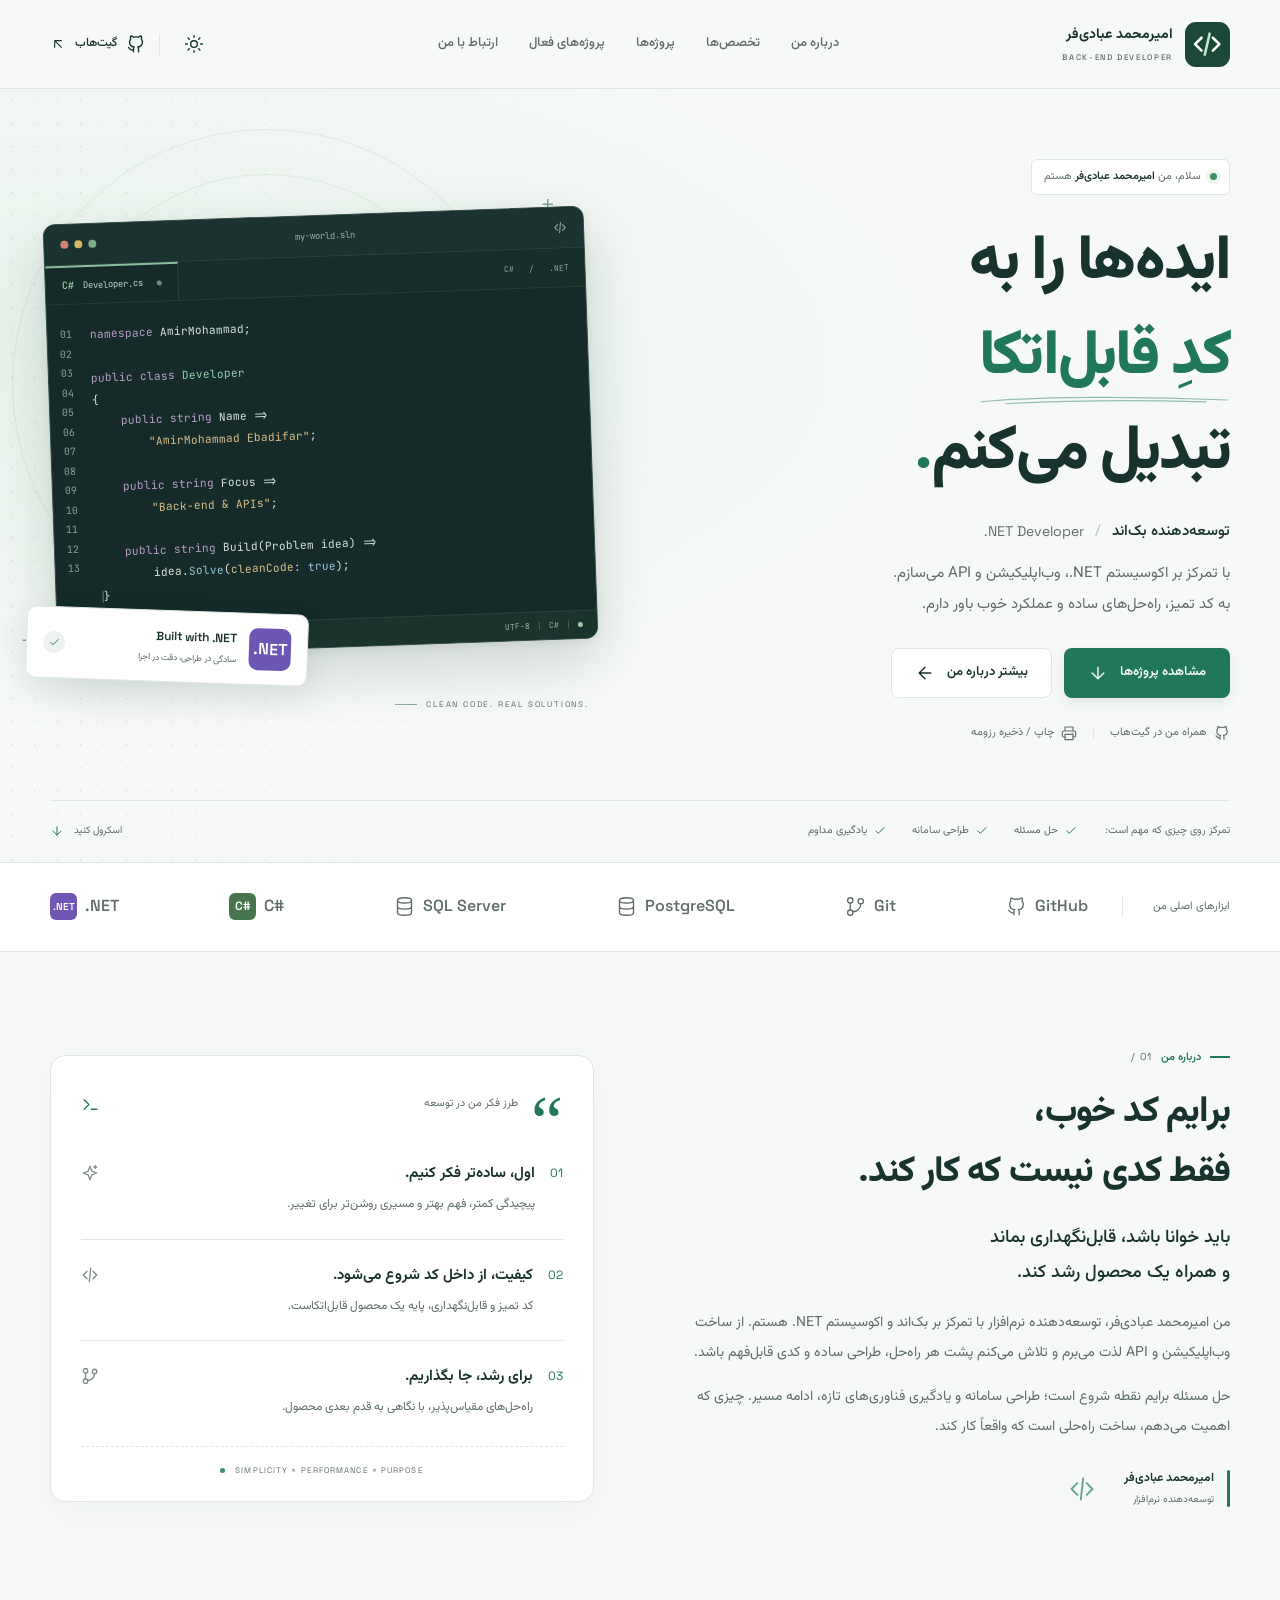
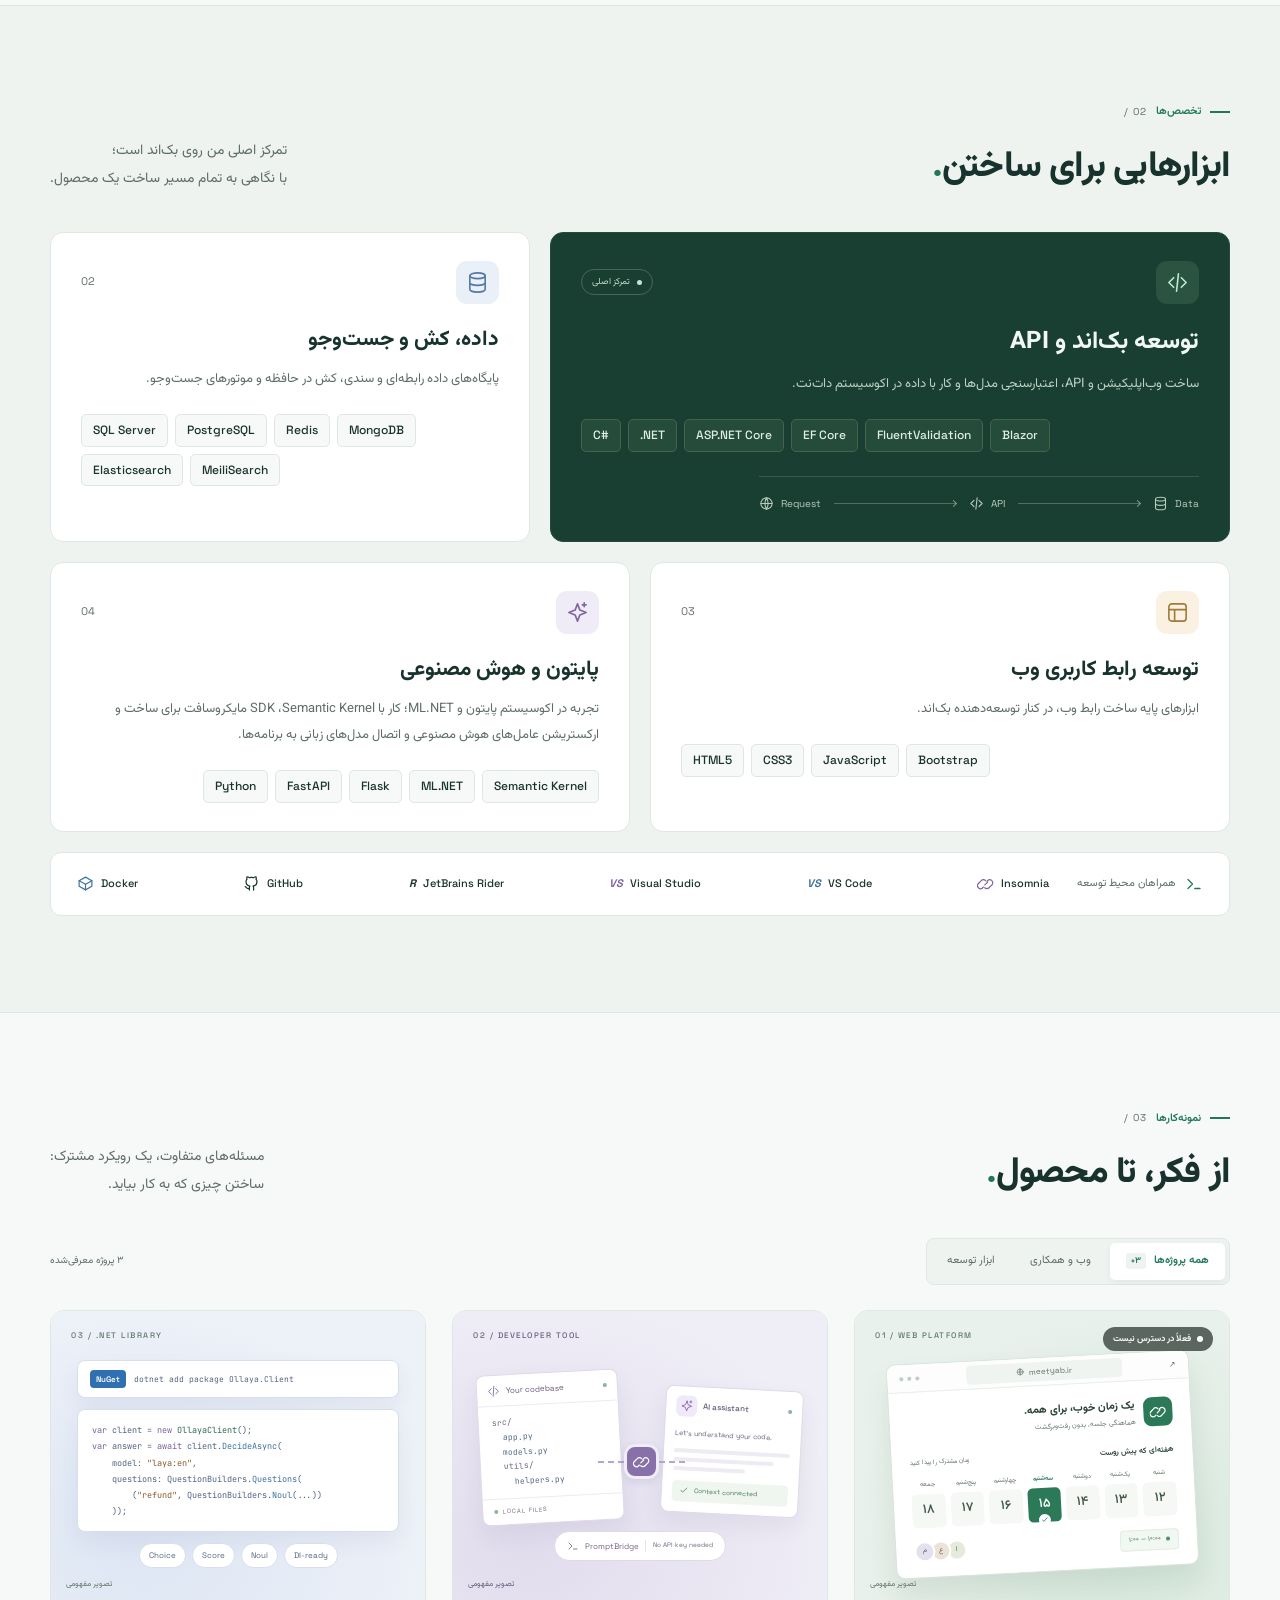
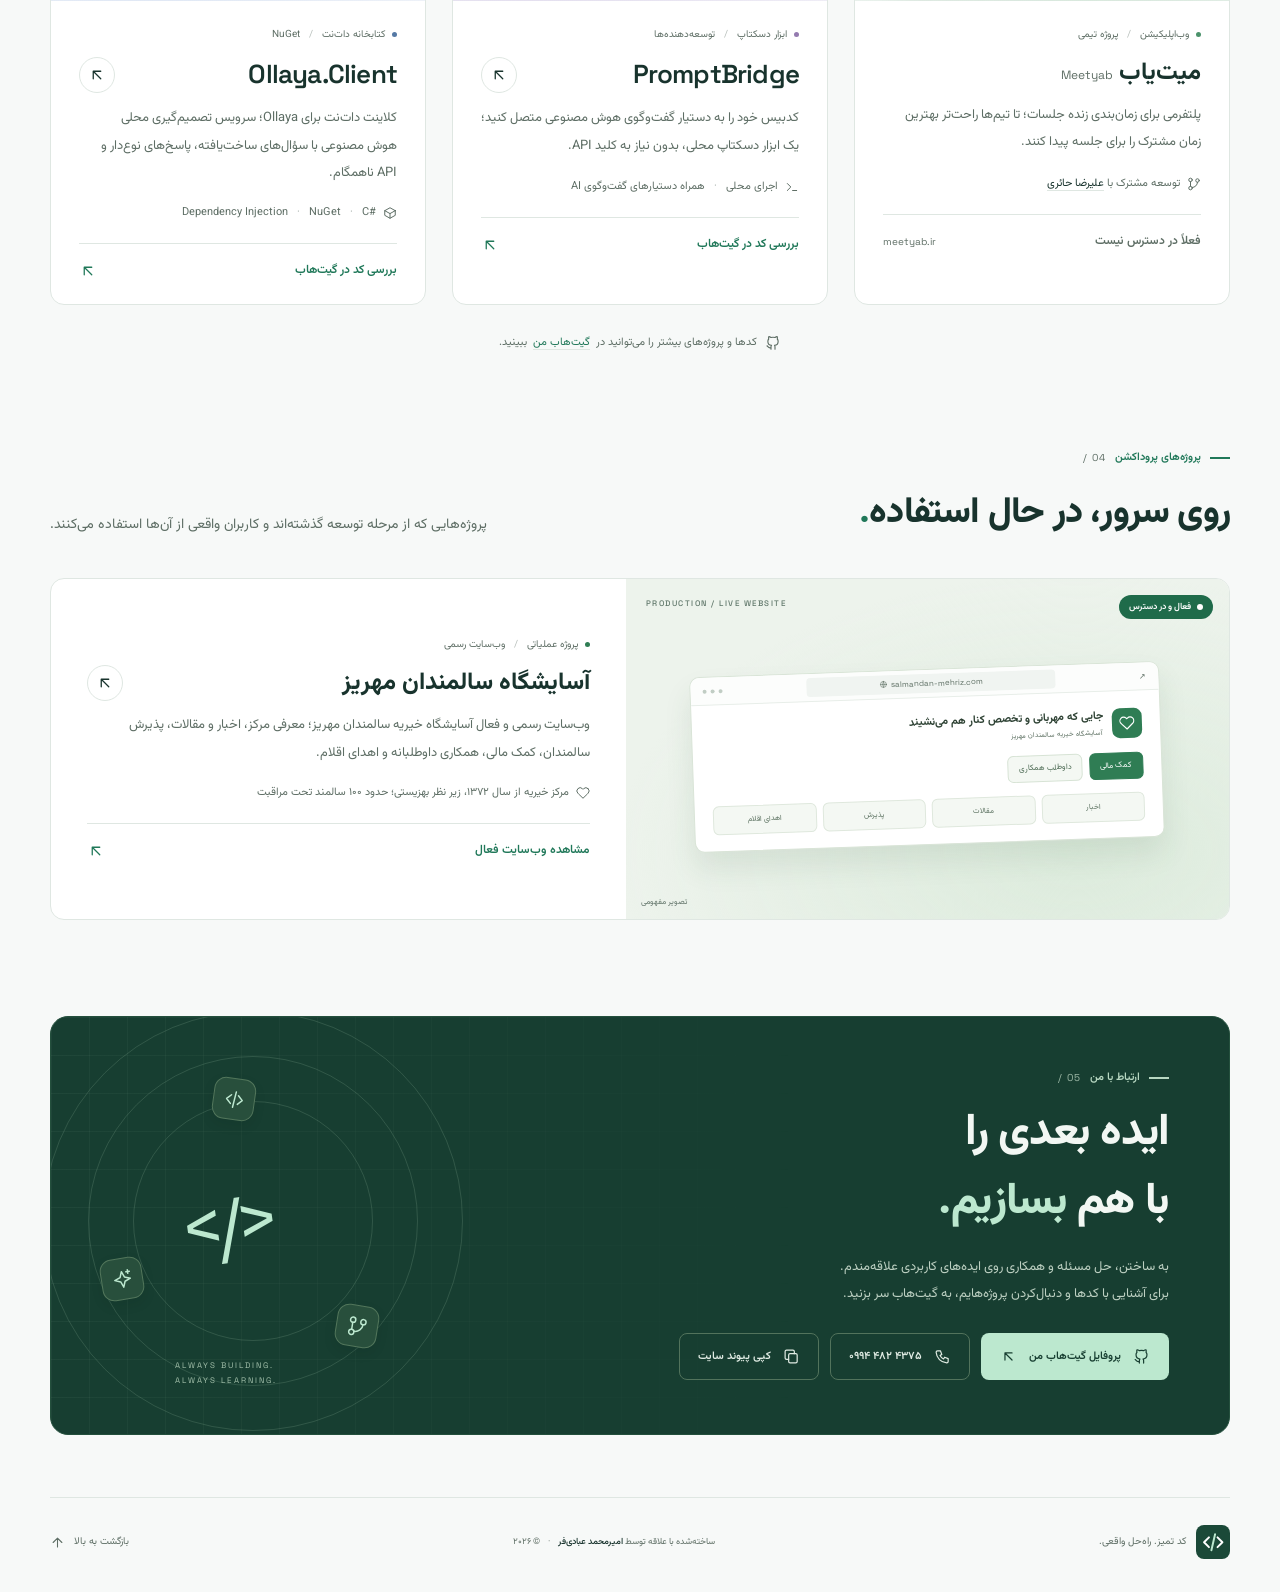
==== commit df0df2d1: "fix: restore previous visual design and add direct phone contact Co-authored-by: arena-agent <297053" ====
--- a/index.html
+++ b/index.html
@@ -99,6 +99,7 @@
         "Amir Ebadifar"
       ],
       "url": "https://amirebadifar.ir/",
+      "telephone": "+989944824375",
       "jobTitle": "توسعه‌دهنده بک‌اند",
       "description": "توسعه‌دهنده نرم‌افزار با تمرکز بر ساخت وب‌اپلیکیشن و API در اکوسیستم .NET و نوشتن کد تمیز، قابل‌نگهداری و مقیاس‌پذیر.",
       "sameAs": [
@@ -211,6 +212,7 @@
     <symbol id="i-layout" viewBox="0 0 24 24"><rect x="3" y="3" width="18" height="18" rx="3"/><path d="M3 9h18M9 9v12"/></symbol>
     <symbol id="i-spark" viewBox="0 0 24 24"><path d="m12 3 2.5 6.5L21 12l-6.5 2.5L12 21l-2.5-6.5L3 12l6.5-2.5L12 3Zm7-1v4m-2-2h4"/></symbol>
     <symbol id="i-check" viewBox="0 0 24 24"><path d="m5 12 4 4L19 6"/></symbol>
+    <symbol id="i-phone" viewBox="0 0 24 24"><path d="M5 4h4l2 5-2.5 1.5a12 12 0 0 0 5 5L15 13l5 2v4a2 2 0 0 1-2 2A16 16 0 0 1 3 6a2 2 0 0 1 2-2Z"/></symbol>
     <symbol id="i-copy" viewBox="0 0 24 24"><rect x="8" y="8" width="12" height="13" rx="2"/><path d="M16 8V5a2 2 0 0 0-2-2H5a2 2 0 0 0-2 2v9a2 2 0 0 0 2 2h3"/></symbol>
     <symbol id="i-print" viewBox="0 0 24 24"><path d="M6 9V3h12v6M6 18H4a2 2 0 0 1-2-2v-5a2 2 0 0 1 2-2h16a2 2 0 0 1 2 2v5a2 2 0 0 1-2 2h-2"/><path d="M6 14h12v8H6zM18 12h.01"/></symbol>
     <symbol id="i-branch" viewBox="0 0 24 24"><circle cx="6" cy="5" r="3"/><circle cx="18" cy="6" r="3"/><circle cx="6" cy="19" r="3"/><path d="M6 8v8m12-7a9 9 0 0 1-9 9"/></symbol>
@@ -443,7 +445,7 @@
       <div class="container">
         <div class="contact-panel" data-reveal>
           <div class="contact-pattern" aria-hidden="true"></div>
-          <div class="contact-copy"><p class="section-eyebrow"><span></span> ارتباط با من <bdi>/ 05</bdi></p><h2 id="contact-heading">ایده بعدی را <br> با هم <span>بسازیم.</span></h2><p>به ساختن، حل مسئله و همکاری روی ایده‌های کاربردی علاقه‌مندم. <br class="desktop-break"> برای آشنایی با کدها و دنبال‌کردن پروژه‌هایم، به گیت‌هاب سر بزنید.</p><div class="contact-actions"><a class="button button-mint" href="https://github.com/amirebadifar87" target="_blank" rel="noopener noreferrer"><svg class="icon" aria-hidden="true"><use href="#i-github"/></svg>پروفایل گیت‌هاب من<svg class="icon" aria-hidden="true"><use href="#i-arrow-up-left"/></svg><span class="sr-only">؛ در زبانه جدید</span></a><button class="button button-dark-outline copy-trigger" type="button"><svg class="icon" aria-hidden="true"><use href="#i-copy"/></svg><span>کپی پیوند سایت</span></button></div></div>
+          <div class="contact-copy"><p class="section-eyebrow"><span></span> ارتباط با من <bdi>/ 05</bdi></p><h2 id="contact-heading">ایده بعدی را <br> با هم <span>بسازیم.</span></h2><p>به ساختن، حل مسئله و همکاری روی ایده‌های کاربردی علاقه‌مندم. <br class="desktop-break"> برای آشنایی با کدها و دنبال‌کردن پروژه‌هایم، به گیت‌هاب سر بزنید.</p><div class="contact-actions"><a class="button button-mint" href="https://github.com/amirebadifar87" target="_blank" rel="noopener noreferrer"><svg class="icon" aria-hidden="true"><use href="#i-github"/></svg>پروفایل گیت‌هاب من<svg class="icon" aria-hidden="true"><use href="#i-arrow-up-left"/></svg><span class="sr-only">؛ در زبانه جدید</span></a><a class="button button-dark-outline" href="tel:+989944824375"><svg class="icon" aria-hidden="true"><use href="#i-phone"/></svg><bdi dir="ltr">۰۹۹۴&nbsp;۴۸۲&nbsp;۴۳۷۵</bdi><span class="sr-only">تماس&nbsp;مستقیم</span></a><button class="button button-dark-outline copy-trigger" type="button"><svg class="icon" aria-hidden="true"><use href="#i-copy"/></svg><span>کپی پیوند سایت</span></button></div></div>
           <div class="contact-art" aria-hidden="true"><div class="contact-ring ring-one"></div><div class="contact-ring ring-two"></div><div class="contact-ring ring-three"></div><span class="contact-code">&lt;/&gt;</span><span class="contact-node node-one"><svg class="icon"><use href="#i-code"/></svg></span><span class="contact-node node-two"><svg class="icon"><use href="#i-spark"/></svg></span><span class="contact-node node-three"><svg class="icon"><use href="#i-branch"/></svg></span><span class="contact-art-caption" dir="ltr">ALWAYS BUILDING.<br>ALWAYS LEARNING.</span></div>
         </div>
       </div>
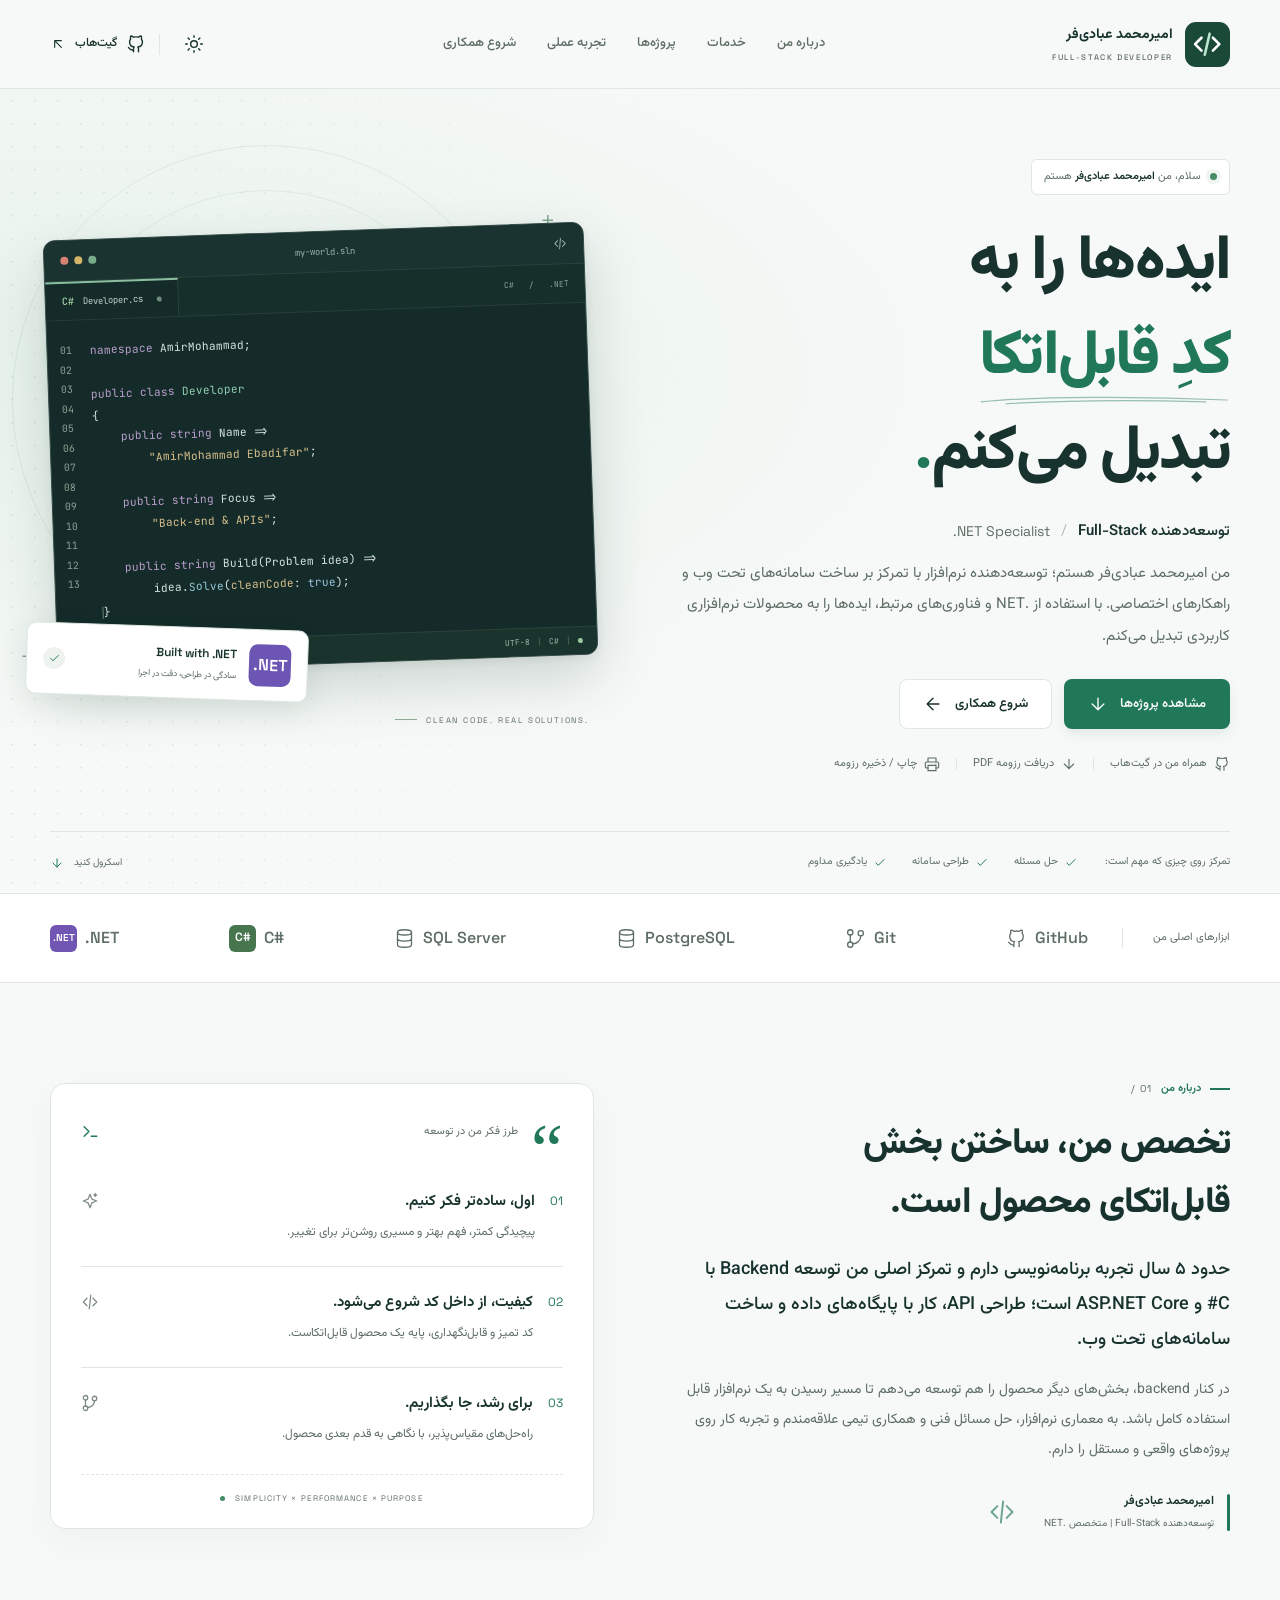
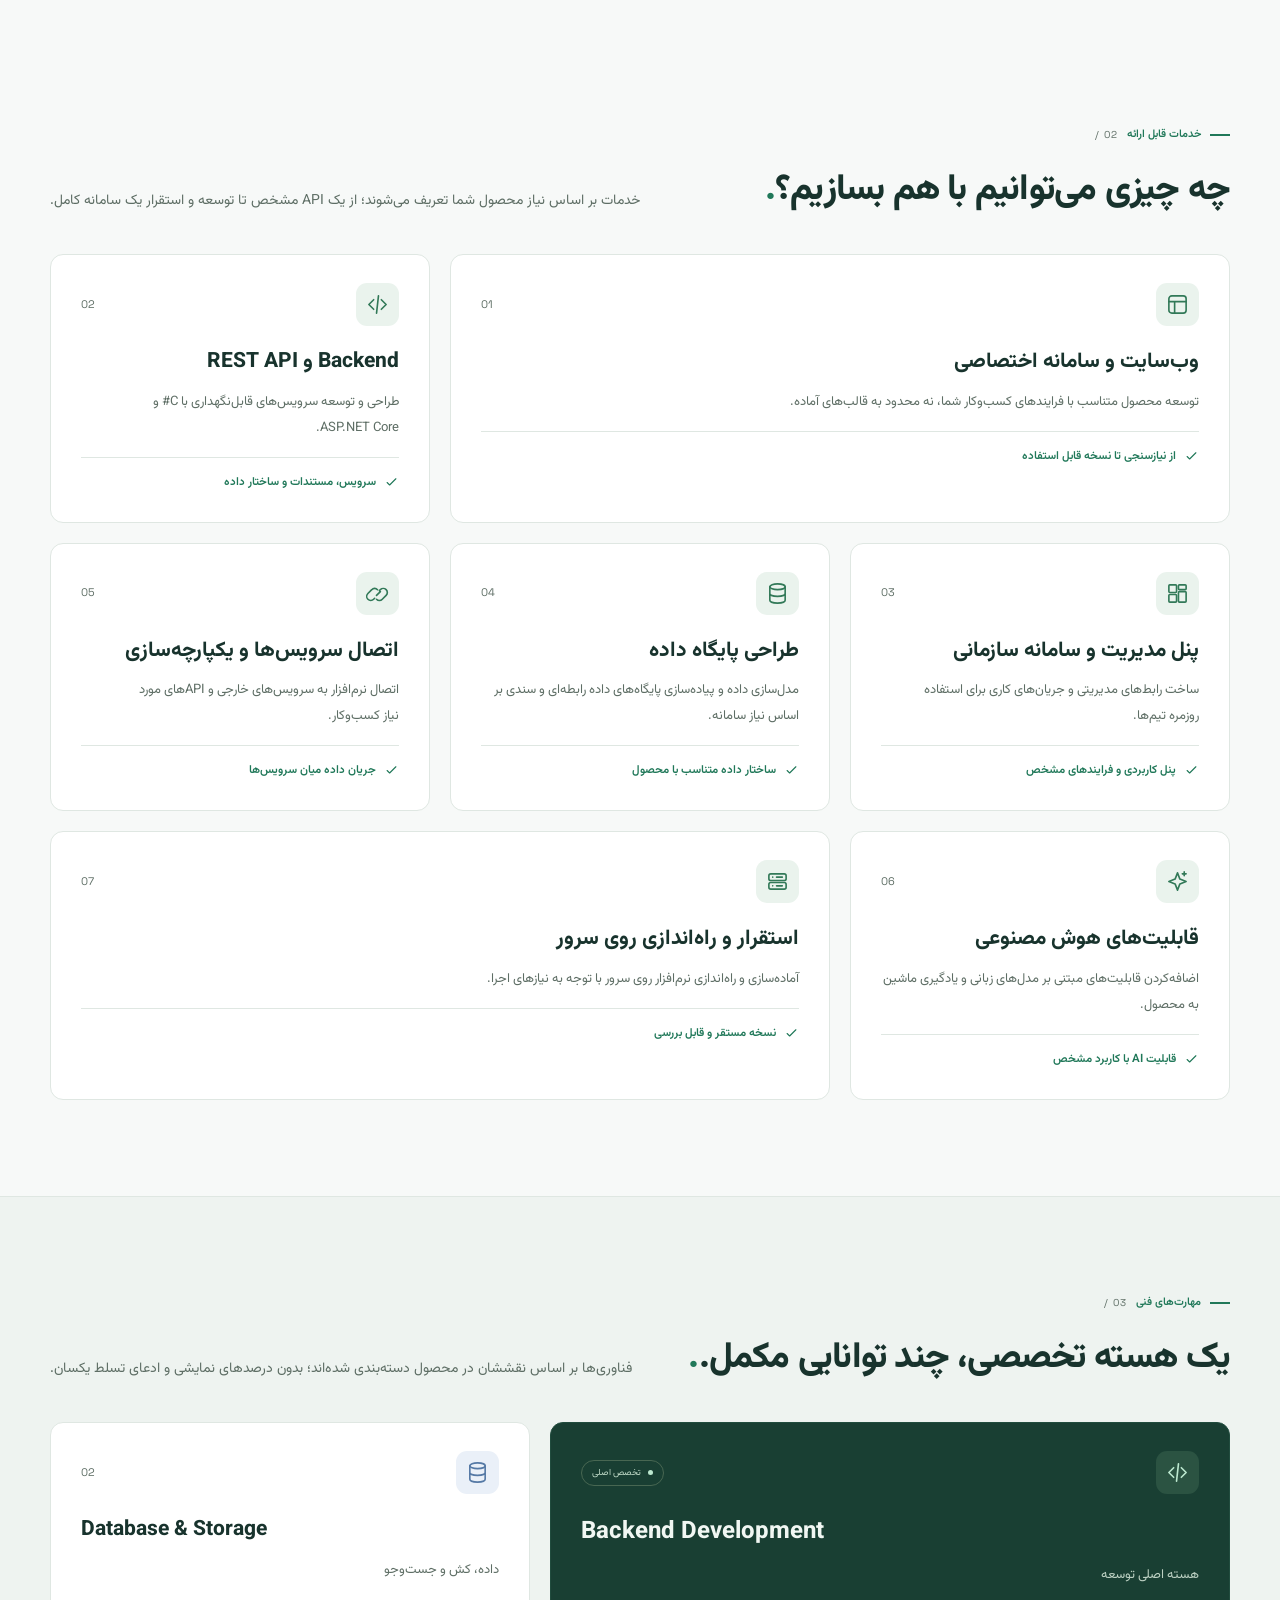
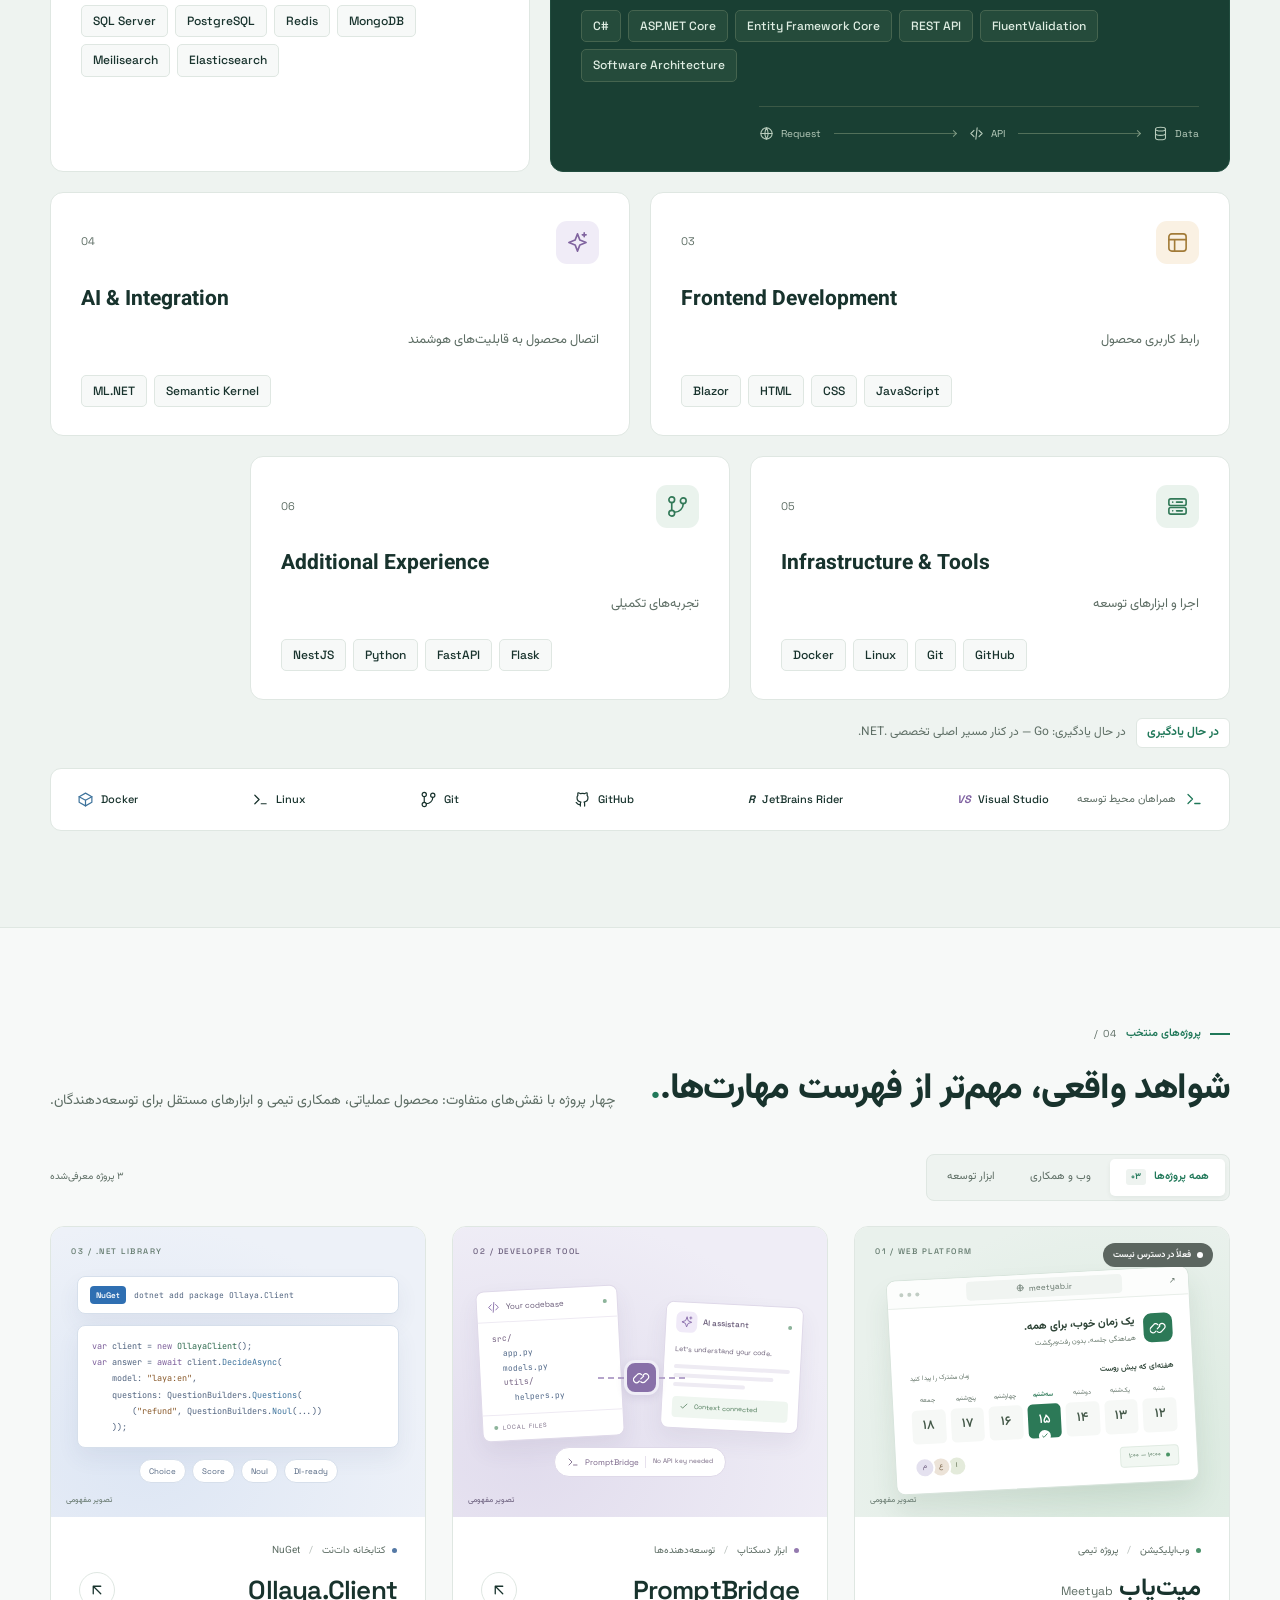
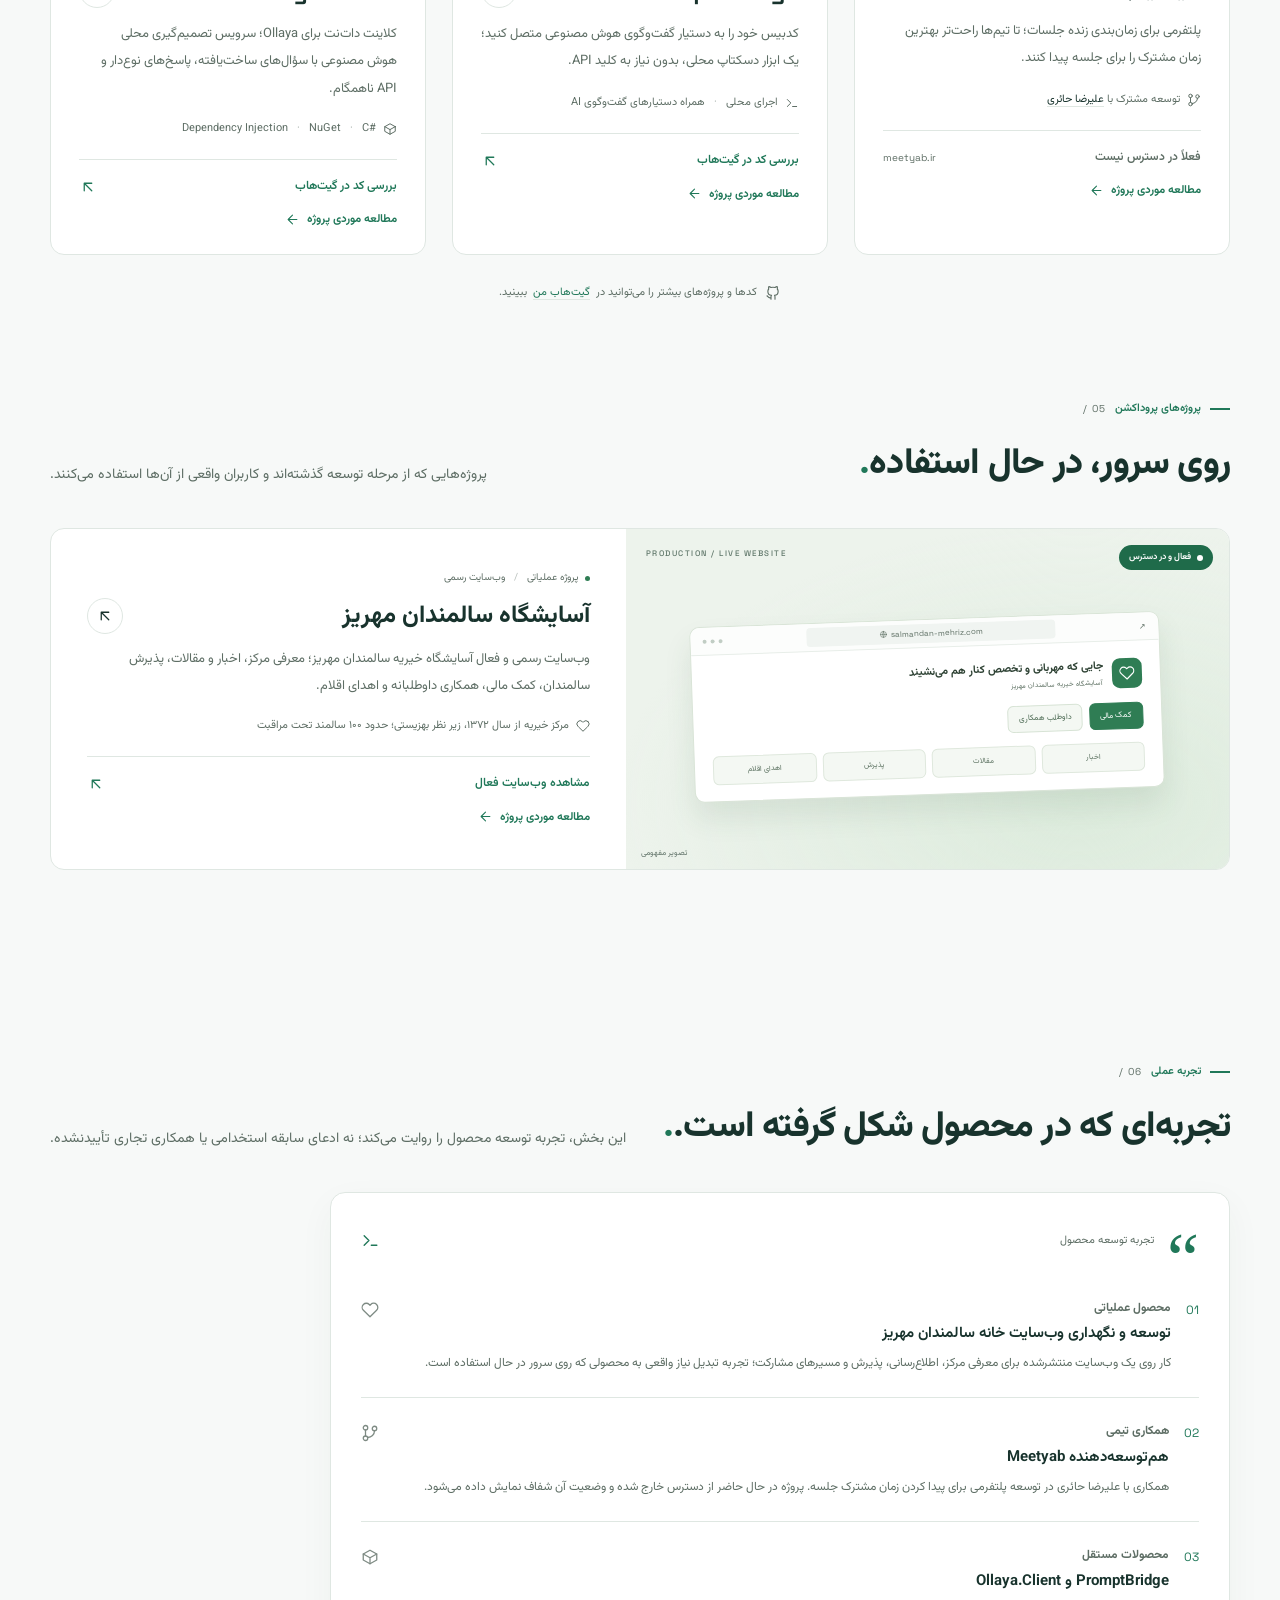
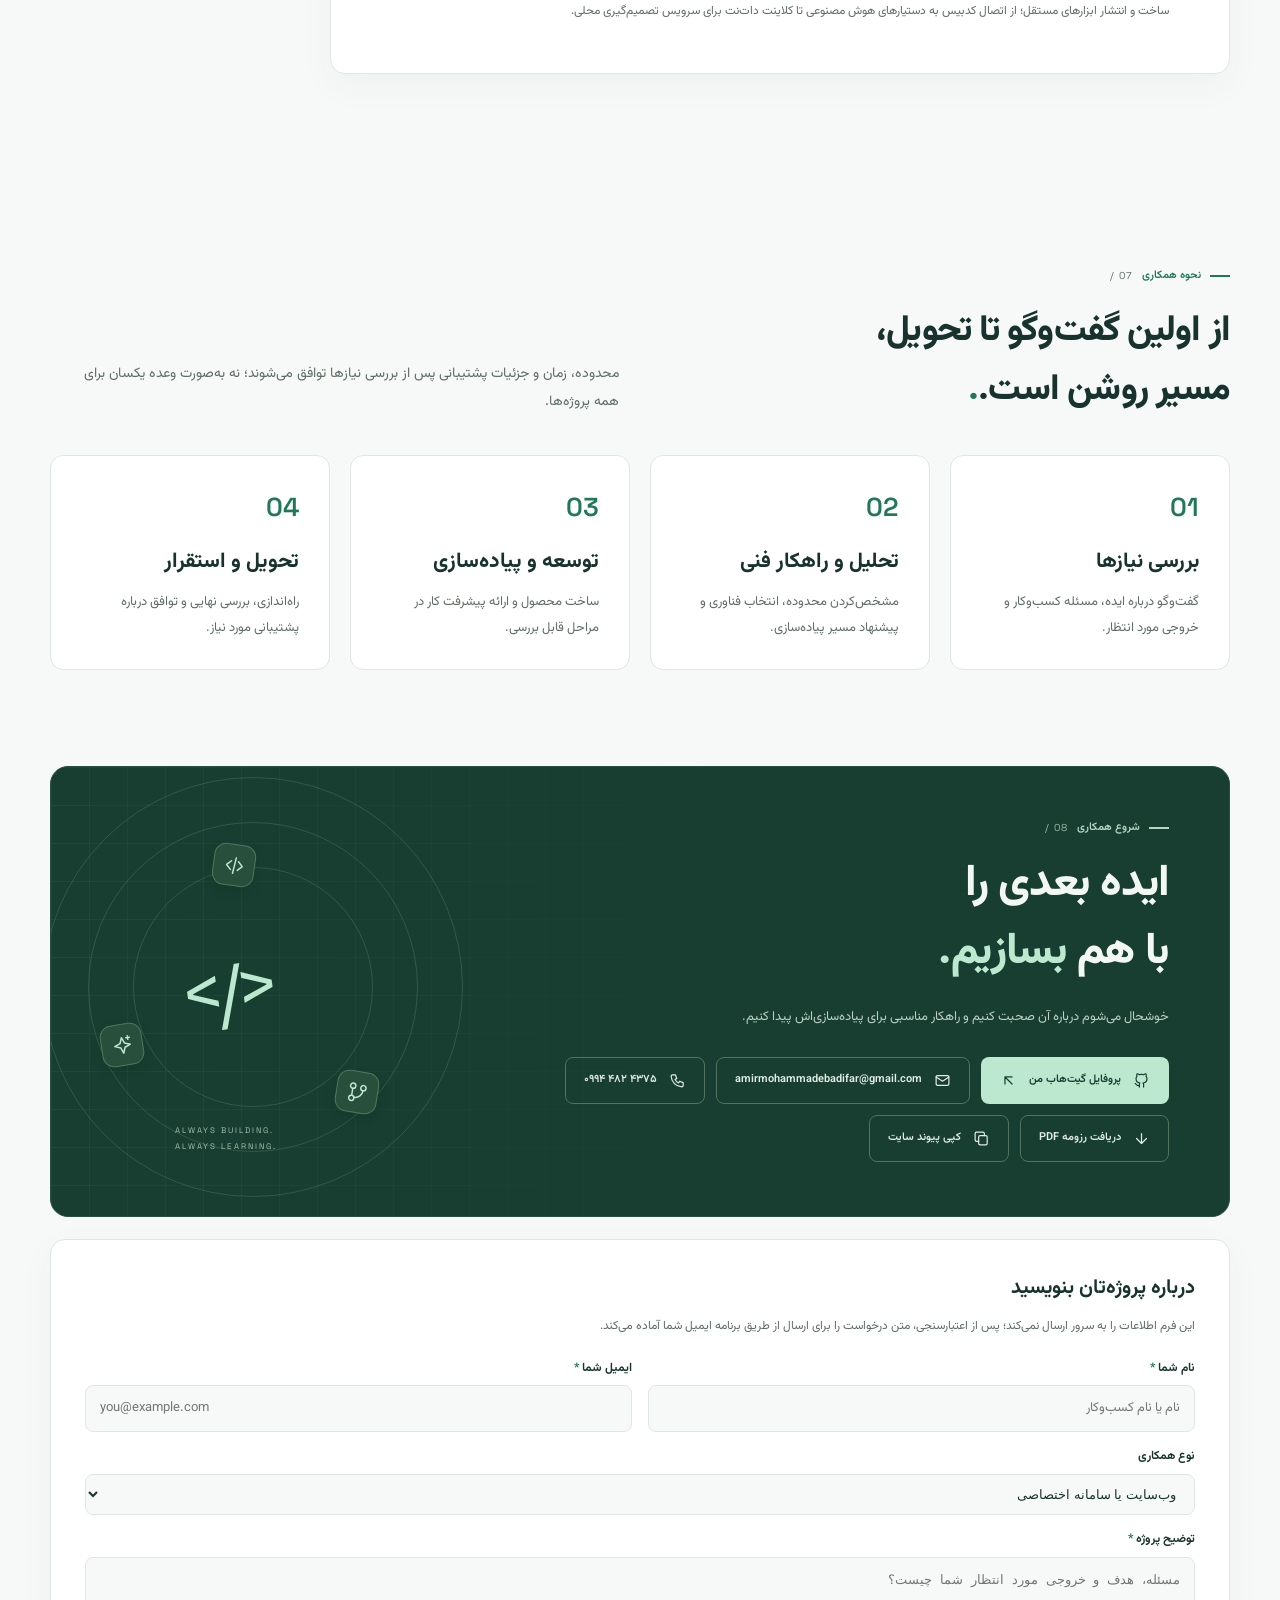
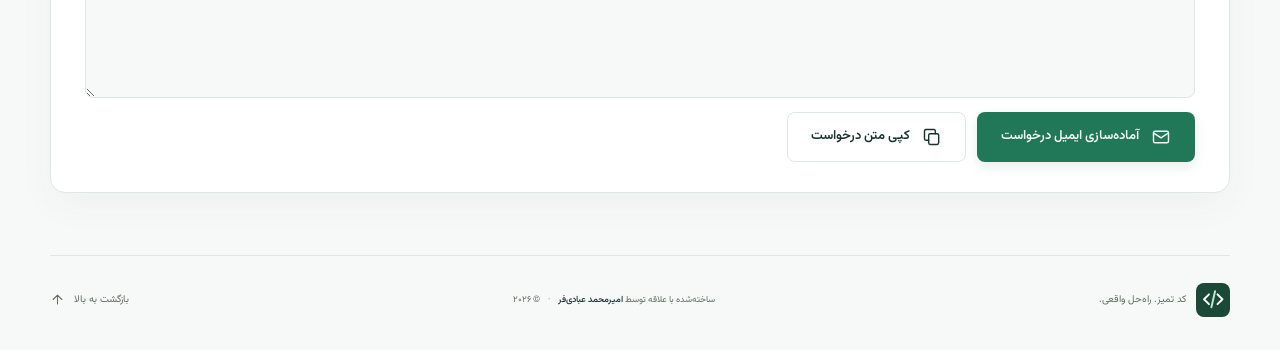
==== commit 2dcb1cd3: "feat: keep previous design while adding full portfolio content and case studies Co-authored-by: aren" ====
--- a/index.html
+++ b/index.html
@@ -5,8 +5,8 @@
   <meta name="viewport" content="width=device-width, initial-scale=1">
   <meta name="color-scheme" content="light dark">
   <meta name="theme-color" content="#f7f9f8">
-  <title>امیرمحمد عبادی‌فر | توسعه‌دهنده بک‌اند و برنامه‌نویس .NET</title>
-  <meta name="description" content="وب‌سایت شخصی و رزومه امیرمحمد عبادی‌فر، توسعه‌دهنده بک‌اند .NET؛ مهارت‌ها، میت‌یاب، PromptBridge، Ollaya.Client و پروژه‌های عملیاتی مانند سایت سالمندان مهریز.">
+  <title>امیرمحمد عبادی‌فر | توسعه‌دهنده Full-Stack و متخصص .NET</title>
+  <meta name="description" content="توسعه سامانه‌های تحت وب، Backend و REST API با تمرکز بر .NET. نمونه‌کارهای واقعی، خدمات توسعه نرم‌افزار و راه‌های شروع همکاری با امیرمحمد عبادی‌فر.">
   <meta name="author" content="امیرمحمد عبادی‌فر">
   <meta name="robots" content="index, follow, max-image-preview:large">
   <link rel="canonical" href="https://amirebadifar.ir/">
@@ -100,7 +100,8 @@
       ],
       "url": "https://amirebadifar.ir/",
       "telephone": "+989944824375",
-      "jobTitle": "توسعه‌دهنده بک‌اند",
+      "jobTitle": "Full-Stack Developer with a strong focus on .NET Backend Development",
+      "email": "amirmohammadebadifar@gmail.com",
       "description": "توسعه‌دهنده نرم‌افزار با تمرکز بر ساخت وب‌اپلیکیشن و API در اکوسیستم .NET و نوشتن کد تمیز، قابل‌نگهداری و مقیاس‌پذیر.",
       "sameAs": [
         "https://github.com/amirebadifar87"
@@ -189,6 +190,7 @@
   ]
 }
   </script>
+  <script type="application/json" id="contact-data">{"lang": "fa", "messages": {"eyebrow": "شروع همکاری", "heading": "ایده‌ای برای یک محصول نرم‌افزاری دارید؟", "intro": "خوشحال می‌شوم درباره آن صحبت کنیم و راهکار مناسبی برای پیاده‌سازی‌اش پیدا کنیم.", "emailLabel": "ایمیل", "phoneLabel": "تماس مستقیم", "githubLabel": "گیت‌هاب", "pdf": "دریافت رزومه PDF", "print": "چاپ رزومه", "formTitle": "درباره پروژه‌تان بنویسید", "formNote": "این فرم اطلاعات را به سرور ارسال نمی‌کند؛ پس از اعتبارسنجی، متن درخواست را برای ارسال از طریق برنامه ایمیل شما آماده می‌کند.", "name": "نام شما", "email": "ایمیل شما", "type": "نوع همکاری", "message": "توضیح پروژه", "namePlaceholder": "نام یا نام کسب‌وکار", "emailPlaceholder": "you@example.com", "messagePlaceholder": "مسئله، هدف و خروجی مورد انتظار شما چیست؟", "types": ["وب‌سایت یا سامانه اختصاصی", "Backend و API", "پنل مدیریت / سامانه سازمانی", "پایگاه داده یا یکپارچه‌سازی", "قابلیت هوش مصنوعی", "استقرار یا همکاری دیگر"], "submit": "آماده‌سازی ایمیل درخواست", "copy": "کپی متن درخواست", "required": "این فیلد الزامی است.", "invalidEmail": "یک ایمیل معتبر وارد کنید.", "shortMessage": "لطفاً توضیح پروژه را حداقل در ۲۰ کاراکتر بنویسید.", "prepared": "متن درخواست آماده شد. اگر برنامه ایمیل باز نشد، از دکمه کپی متن استفاده کنید و به نشانی بالا ایمیل بزنید.", "copied": "متن درخواست کپی شد؛ آن را در ایمیل خود قرار دهید.", "copyFailed": "کپی خودکار ممکن نیست؛ متن فرم را به‌صورت دستی انتخاب کنید.", "mailSubject": "درخواست همکاری روی پروژه نرم‌افزاری", "mailName": "نام", "mailEmail": "ایمیل", "mailType": "نوع همکاری", "mailMessage": "توضیح پروژه"}, "email": "amirmohammadebadifar@gmail.com", "siteUrl": "https://amirebadifar.ir/"}</script>
   <script src="assets/main.js" defer></script>
 </head>
 <body id="top">
@@ -213,6 +215,9 @@
     <symbol id="i-spark" viewBox="0 0 24 24"><path d="m12 3 2.5 6.5L21 12l-6.5 2.5L12 21l-2.5-6.5L3 12l6.5-2.5L12 3Zm7-1v4m-2-2h4"/></symbol>
     <symbol id="i-check" viewBox="0 0 24 24"><path d="m5 12 4 4L19 6"/></symbol>
     <symbol id="i-phone" viewBox="0 0 24 24"><path d="M5 4h4l2 5-2.5 1.5a12 12 0 0 0 5 5L15 13l5 2v4a2 2 0 0 1-2 2A16 16 0 0 1 3 6a2 2 0 0 1 2-2Z"/></symbol>
+    <symbol id="i-mail" viewBox="0 0 24 24"><rect x="3" y="5" width="18" height="14" rx="2"/><path d="m3 7 9 6 9-6"/></symbol>
+    <symbol id="i-dashboard" viewBox="0 0 24 24"><rect x="3" y="3" width="8" height="8" rx="1"/><rect x="13" y="3" width="8" height="5" rx="1"/><rect x="13" y="10" width="8" height="11" rx="1"/><rect x="3" y="13" width="8" height="8" rx="1"/></symbol>
+    <symbol id="i-server" viewBox="0 0 24 24"><rect x="3" y="4" width="18" height="7" rx="2"/><rect x="3" y="13" width="18" height="7" rx="2"/><path d="M7 7.5h.01M7 16.5h.01M11 7.5h6M11 16.5h6"/></symbol>
     <symbol id="i-copy" viewBox="0 0 24 24"><rect x="8" y="8" width="12" height="13" rx="2"/><path d="M16 8V5a2 2 0 0 0-2-2H5a2 2 0 0 0-2 2v9a2 2 0 0 0 2 2h3"/></symbol>
     <symbol id="i-print" viewBox="0 0 24 24"><path d="M6 9V3h12v6M6 18H4a2 2 0 0 1-2-2v-5a2 2 0 0 1 2-2h16a2 2 0 0 1 2 2v5a2 2 0 0 1-2 2h-2"/><path d="M6 14h12v8H6zM18 12h.01"/></symbol>
     <symbol id="i-branch" viewBox="0 0 24 24"><circle cx="6" cy="5" r="3"/><circle cx="18" cy="6" r="3"/><circle cx="6" cy="19" r="3"/><path d="M6 8v8m12-7a9 9 0 0 1-9 9"/></symbol>
@@ -225,14 +230,14 @@
     <div class="container header-inner">
       <a class="brand" href="#top">
         <span class="brand-mark" aria-hidden="true"><svg class="brand-logo" viewBox="0 0 40 40"><use href="#i-logo"/></svg></span>
-        <span class="brand-name">امیرمحمد عبادی‌فر<small lang="en" dir="ltr">BACK-END DEVELOPER</small></span>
+        <span class="brand-name">امیرمحمد عبادی‌فر<small lang="en" dir="ltr">FULL-STACK DEVELOPER</small></span>
       </a>
       <nav class="primary-nav" id="primary-nav" aria-label="ناوبری اصلی">
         <a href="#about">درباره من</a>
-        <a href="#skills">تخصص‌ها</a>
+        <a href="#services">خدمات</a>
         <a href="#projects">پروژه‌ها</a>
-        <a href="#production">پروژه‌های فعال</a>
-        <a href="#contact">ارتباط با من</a>
+        <a href="#experience">تجربه عملی</a>
+        <a href="#contact">شروع همکاری</a>
         <a class="nav-github" href="https://github.com/amirebadifar87" target="_blank" rel="noopener noreferrer">گیت‌هاب <svg class="icon" aria-hidden="true"><use href="#i-arrow-up-left"/></svg><span class="sr-only">؛ پروفایل امیرمحمد عبادی‌فر، در زبانه جدید</span></a>
       </nav>
       <div class="header-actions">
@@ -257,16 +262,16 @@
         <div class="hero-copy">
           <div class="hero-eyebrow"><span class="status-dot" aria-hidden="true"></span><span>سلام، من <strong>امیرمحمد عبادی‌فر</strong> هستم</span></div>
           <h1 id="hero-heading"><span class="print-only">امیرمحمد عبادی‌فر</span><span class="screen-hero-heading">ایده‌ها را به <br><span class="highlight-word">کدِ قابل‌اتکا<svg viewBox="0 0 420 16" preserveAspectRatio="none" aria-hidden="true"><path d="M4 11C96 2 274 2 415 8M45 14c107-6 236-6 334-3"/></svg></span> <br>تبدیل می‌کنم<span class="accent-period">.</span></span></h1>
-          <p class="hero-role">توسعه‌دهنده بک‌اند <span aria-hidden="true">/</span> <bdi>.NET Developer</bdi></p>
-          <p class="hero-description">با تمرکز بر اکوسیستم <bdi>.NET</bdi>، وب‌اپلیکیشن و <bdi>API</bdi> می‌سازم. <br class="desktop-break"> به کد تمیز، راه‌حل‌های ساده و عملکرد خوب باور دارم.</p>
+          <p class="hero-role">توسعه‌دهنده Full-Stack <span aria-hidden="true">/</span> <bdi>.NET Specialist</bdi></p>
+          <p class="hero-description">من امیرمحمد عبادی‌فر هستم؛ توسعه‌دهنده نرم‌افزار با تمرکز بر ساخت سامانه‌های تحت وب و راهکارهای اختصاصی. با استفاده از .NET و فناوری‌های مرتبط، ایده‌ها را به محصولات نرم‌افزاری کاربردی تبدیل می‌کنم.</p>
           <div class="hero-actions">
             <a class="button button-primary" href="#projects">مشاهده پروژه‌ها<svg class="icon" aria-hidden="true"><use href="#i-arrow-down"/></svg></a>
-            <a class="button button-outline" href="#about">بیشتر درباره من<svg class="icon" aria-hidden="true"><use href="#i-arrow-left"/></svg></a>
+            <a class="button button-outline" href="#contact">شروع همکاری<svg class="icon" aria-hidden="true"><use href="#i-arrow-left"/></svg></a>
           </div>
           <div class="hero-links">
             <a href="https://github.com/amirebadifar87" target="_blank" rel="noopener noreferrer"><svg class="icon" aria-hidden="true"><use href="#i-github"/></svg><span>همراه من در گیت‌هاب</span><span class="sr-only">؛ در زبانه جدید</span></a>
             <span aria-hidden="true" class="tiny-divider"></span>
-            <button class="text-button print-trigger" type="button"><svg class="icon" aria-hidden="true"><use href="#i-print"/></svg>چاپ / ذخیره رزومه</button>
+            <a href="assets/resume-fa.pdf" download><svg class="icon" aria-hidden="true"><use href="#i-arrow-down"/></svg>دریافت رزومه PDF</a><span aria-hidden="true" class="tiny-divider"></span><button class="text-button print-trigger" type="button"><svg class="icon" aria-hidden="true"><use href="#i-print"/></svg>چاپ / ذخیره رزومه</button>
           </div>
         </div>
 
@@ -316,11 +321,10 @@
       <div class="container about-layout">
         <div class="about-copy" data-reveal>
           <p class="section-eyebrow"><span></span> درباره من <bdi>/ 01</bdi></p>
-          <h2 id="about-heading">برایم کد خوب، <br> فقط کدی نیست که کار کند.</h2>
-          <p class="section-lead">باید خوانا باشد، قابل‌نگهداری بماند <br class="desktop-break"> و همراه یک محصول رشد کند.</p>
-          <p>من امیرمحمد عبادی‌فر، توسعه‌دهنده نرم‌افزار با تمرکز بر بک‌اند و اکوسیستم <bdi>.NET</bdi> هستم. از ساخت وب‌اپلیکیشن و <bdi>API</bdi> لذت می‌برم و تلاش می‌کنم پشت هر راه‌حل، طراحی ساده و کدی قابل‌فهم باشد.</p>
-          <p>حل مسئله برایم نقطه شروع است؛ طراحی سامانه و یادگیری فناوری‌های تازه، ادامه مسیر. چیزی که اهمیت می‌دهم، ساخت راه‌حلی است که واقعاً کار کند.</p>
-          <div class="about-signoff"><span class="signoff-line" aria-hidden="true"></span><div><strong>امیرمحمد عبادی‌فر</strong><span>توسعه‌دهنده نرم‌افزار</span></div><svg class="icon" aria-hidden="true"><use href="#i-code"/></svg></div>
+          <h2 id="about-heading">تخصص من، ساختن بخش قابل‌اتکای محصول است.</h2>
+          <p class="section-lead">حدود ۵ سال تجربه برنامه‌نویسی دارم و تمرکز اصلی من توسعه Backend با C# و ASP.NET Core است؛ طراحی API، کار با پایگاه‌های داده و ساخت سامانه‌های تحت وب.</p>
+          <p>در کنار backend، بخش‌های دیگر محصول را هم توسعه می‌دهم تا مسیر رسیدن به یک نرم‌افزار قابل استفاده کامل باشد. به معماری نرم‌افزار، حل مسائل فنی و همکاری تیمی علاقه‌مندم و تجربه کار روی پروژه‌های واقعی و مستقل را دارم.</p>
+          <div class="about-signoff"><span class="signoff-line" aria-hidden="true"></span><div><strong>امیرمحمد عبادی‌فر</strong><span>توسعه‌دهنده Full-Stack | متخصص .NET</span></div><svg class="icon" aria-hidden="true"><use href="#i-code"/></svg></div>
         </div>
         <div class="principles-card" data-reveal>
           <div class="principles-header"><span class="quote-mark" aria-hidden="true">“</span><span>طرز فکر من در توسعه</span><svg class="icon" aria-hidden="true"><use href="#i-terminal"/></svg></div>
@@ -334,43 +338,92 @@
       </div>
     </section>
 
+    <section class="section services-section" id="services" aria-labelledby="services-heading">
+      <div class="container">
+        <div class="section-heading" data-reveal><div><p class="section-eyebrow"><span></span> خدمات قابل ارائه <bdi>/ 02</bdi></p><h2 id="services-heading">چه چیزی می‌توانیم با هم بسازیم؟<span class="accent-period">.</span></h2></div><p>خدمات بر اساس نیاز محصول شما تعریف می‌شوند؛ از یک API مشخص تا توسعه و استقرار یک سامانه کامل.</p></div>
+        <div class="services-grid">
+          <article class="skill-card service-card" data-reveal>
+            <div class="skill-card-top"><span class="skill-icon"><svg class="icon" aria-hidden="true"><use href="#i-layout"/></svg></span><span class="card-index" aria-hidden="true">01</span></div>
+            <h3>وب‌سایت و سامانه اختصاصی</h3><p>توسعه محصول متناسب با فرایندهای کسب‌وکار شما، نه محدود به قالب‌های آماده.</p>
+            <p class="service-deliverable"><svg class="icon" aria-hidden="true"><use href="#i-check"/></svg><span>از نیازسنجی تا نسخه قابل استفاده</span></p>
+          </article>
+          <article class="skill-card service-card" data-reveal>
+            <div class="skill-card-top"><span class="skill-icon"><svg class="icon" aria-hidden="true"><use href="#i-code"/></svg></span><span class="card-index" aria-hidden="true">02</span></div>
+            <h3>Backend و REST API</h3><p>طراحی و توسعه سرویس‌های قابل‌نگهداری با C# و ASP.NET Core.</p>
+            <p class="service-deliverable"><svg class="icon" aria-hidden="true"><use href="#i-check"/></svg><span>سرویس، مستندات و ساختار داده</span></p>
+          </article>
+          <article class="skill-card service-card" data-reveal>
+            <div class="skill-card-top"><span class="skill-icon"><svg class="icon" aria-hidden="true"><use href="#i-dashboard"/></svg></span><span class="card-index" aria-hidden="true">03</span></div>
+            <h3>پنل مدیریت و سامانه سازمانی</h3><p>ساخت رابط‌های مدیریتی و جریان‌های کاری برای استفاده روزمره تیم‌ها.</p>
+            <p class="service-deliverable"><svg class="icon" aria-hidden="true"><use href="#i-check"/></svg><span>پنل کاربردی و فرایندهای مشخص</span></p>
+          </article>
+          <article class="skill-card service-card" data-reveal>
+            <div class="skill-card-top"><span class="skill-icon"><svg class="icon" aria-hidden="true"><use href="#i-database"/></svg></span><span class="card-index" aria-hidden="true">04</span></div>
+            <h3>طراحی پایگاه داده</h3><p>مدل‌سازی داده و پیاده‌سازی پایگاه‌های داده رابطه‌ای و سندی بر اساس نیاز سامانه.</p>
+            <p class="service-deliverable"><svg class="icon" aria-hidden="true"><use href="#i-check"/></svg><span>ساختار داده متناسب با محصول</span></p>
+          </article>
+          <article class="skill-card service-card" data-reveal>
+            <div class="skill-card-top"><span class="skill-icon"><svg class="icon" aria-hidden="true"><use href="#i-link"/></svg></span><span class="card-index" aria-hidden="true">05</span></div>
+            <h3>اتصال سرویس‌ها و یکپارچه‌سازی</h3><p>اتصال نرم‌افزار به سرویس‌های خارجی و APIهای مورد نیاز کسب‌وکار.</p>
+            <p class="service-deliverable"><svg class="icon" aria-hidden="true"><use href="#i-check"/></svg><span>جریان داده میان سرویس‌ها</span></p>
+          </article>
+          <article class="skill-card service-card" data-reveal>
+            <div class="skill-card-top"><span class="skill-icon"><svg class="icon" aria-hidden="true"><use href="#i-spark"/></svg></span><span class="card-index" aria-hidden="true">06</span></div>
+            <h3>قابلیت‌های هوش مصنوعی</h3><p>اضافه‌کردن قابلیت‌های مبتنی بر مدل‌های زبانی و یادگیری ماشین به محصول.</p>
+            <p class="service-deliverable"><svg class="icon" aria-hidden="true"><use href="#i-check"/></svg><span>قابلیت AI با کاربرد مشخص</span></p>
+          </article>
+          <article class="skill-card service-card" data-reveal>
+            <div class="skill-card-top"><span class="skill-icon"><svg class="icon" aria-hidden="true"><use href="#i-server"/></svg></span><span class="card-index" aria-hidden="true">07</span></div>
+            <h3>استقرار و راه‌اندازی روی سرور</h3><p>آماده‌سازی و راه‌اندازی نرم‌افزار روی سرور با توجه به نیازهای اجرا.</p>
+            <p class="service-deliverable"><svg class="icon" aria-hidden="true"><use href="#i-check"/></svg><span>نسخه مستقر و قابل بررسی</span></p>
+          </article>
+        </div>
+      </div>
+    </section>
+
     <section class="section skills-section" id="skills" aria-labelledby="skills-heading">
       <div class="container">
-        <div class="section-heading" data-reveal><div><p class="section-eyebrow"><span></span> تخصص‌ها <bdi>/ 02</bdi></p><h2 id="skills-heading">ابزارهایی برای ساختن<span class="accent-period">.</span></h2></div><p>تمرکز اصلی من روی بک‌اند است؛ <br> با نگاهی به تمام مسیر ساخت یک محصول.</p></div>
+        <div class="section-heading" data-reveal><div><p class="section-eyebrow"><span></span> مهارت‌های فنی <bdi>/ 03</bdi></p><h2 id="skills-heading">یک هسته تخصصی، چند توانایی مکمل.<span class="accent-period">.</span></h2></div><p>فناوری‌ها بر اساس نقششان در محصول دسته‌بندی شده‌اند؛ بدون درصدهای نمایشی و ادعای تسلط یکسان.</p></div>
         <div class="skills-grid">
           <article class="skill-card backend-card" data-reveal>
-            <div class="skill-card-top"><span class="skill-icon"><svg class="icon" aria-hidden="true"><use href="#i-code"/></svg></span><span class="focus-label"><span></span> تمرکز اصلی</span></div>
-            <h3>توسعه بک‌اند و <bdi>API</bdi></h3>
-            <p>ساخت وب‌اپلیکیشن و API، اعتبارسنجی مدل‌ها و کار با داده در اکوسیستم دات‌نت.</p>
-            <div class="skill-tags" dir="ltr"><span>C#</span><span>.NET</span><span>ASP.NET Core</span><span>EF Core</span><span>FluentValidation</span><span>Blazor</span></div>
-            <div class="backend-flow" dir="ltr" role="img" aria-label="جریان ساختار سامانه: درخواست، API، داده"><span><svg class="icon" aria-hidden="true"><use href="#i-globe"/></svg> Request</span><i aria-hidden="true"></i><span><svg class="icon" aria-hidden="true"><use href="#i-code"/></svg> API</span><i aria-hidden="true"></i><span><svg class="icon" aria-hidden="true"><use href="#i-database"/></svg> Data</span></div>
+            <div class="skill-card-top"><span class="skill-icon"><svg class="icon" aria-hidden="true"><use href="#i-code"/></svg></span><span class="focus-label"><span></span> تخصص اصلی</span></div>
+            <h3 dir="ltr">Backend Development</h3><p>هسته اصلی توسعه</p>
+            <div class="skill-tags" dir="ltr"><span>C#</span><span>ASP.NET Core</span><span>Entity Framework Core</span><span>REST API</span><span>FluentValidation</span><span>Software Architecture</span></div><div class="backend-flow" dir="ltr" role="img" aria-label="جریان ساختار سامانه: درخواست، API، داده"><span><svg class="icon" aria-hidden="true"><use href="#i-globe"/></svg> Request</span><i aria-hidden="true"></i><span><svg class="icon" aria-hidden="true"><use href="#i-code"/></svg> API</span><i aria-hidden="true"></i><span><svg class="icon" aria-hidden="true"><use href="#i-database"/></svg> Data</span></div>
           </article>
           <article class="skill-card" data-reveal>
             <div class="skill-card-top"><span class="skill-icon blue-icon"><svg class="icon" aria-hidden="true"><use href="#i-database"/></svg></span><span class="card-index" aria-hidden="true">02</span></div>
-            <h3>داده، کش و جست‌وجو</h3>
-            <p>پایگاه‌های داده رابطه‌ای و سندی، کش در حافظه و موتورهای جست‌وجو.</p>
-            <div class="skill-tags" dir="ltr"><span>SQL Server</span><span>PostgreSQL</span><span>Redis</span><span>MongoDB</span><span>Elasticsearch</span><span>MeiliSearch</span></div>
+            <h3 dir="ltr">Database &amp; Storage</h3><p>داده، کش و جست‌وجو</p>
+            <div class="skill-tags" dir="ltr"><span>SQL Server</span><span>PostgreSQL</span><span>Redis</span><span>MongoDB</span><span>Meilisearch</span><span>Elasticsearch</span></div>
           </article>
           <article class="skill-card" data-reveal>
             <div class="skill-card-top"><span class="skill-icon amber-icon"><svg class="icon" aria-hidden="true"><use href="#i-layout"/></svg></span><span class="card-index" aria-hidden="true">03</span></div>
-            <h3>توسعه رابط کاربری وب</h3>
-            <p>ابزارهای پایه ساخت رابط وب، در کنار توسعه‌دهنده بک‌اند.</p>
-            <div class="skill-tags" dir="ltr"><span>HTML5</span><span>CSS3</span><span>JavaScript</span><span>Bootstrap</span></div>
+            <h3 dir="ltr">Frontend Development</h3><p>رابط کاربری محصول</p>
+            <div class="skill-tags" dir="ltr"><span>Blazor</span><span>HTML</span><span>CSS</span><span>JavaScript</span></div>
+          </article>
+          <article class="skill-card" data-reveal>
+            <div class="skill-card-top"><span class="skill-icon purple-icon"><svg class="icon" aria-hidden="true"><use href="#i-spark"/></svg></span><span class="card-index" aria-hidden="true">04</span></div>
+            <h3 dir="ltr">AI &amp; Integration</h3><p>اتصال محصول به قابلیت‌های هوشمند</p>
+            <div class="skill-tags" dir="ltr"><span>ML.NET</span><span>Semantic Kernel</span></div>
+          </article>
+          <article class="skill-card" data-reveal>
+            <div class="skill-card-top"><span class="skill-icon"><svg class="icon" aria-hidden="true"><use href="#i-server"/></svg></span><span class="card-index" aria-hidden="true">05</span></div>
+            <h3 dir="ltr">Infrastructure &amp; Tools</h3><p>اجرا و ابزارهای توسعه</p>
+            <div class="skill-tags" dir="ltr"><span>Docker</span><span>Linux</span><span>Git</span><span>GitHub</span></div>
           </article>
           <article class="skill-card exploration-card" data-reveal>
-            <div class="skill-card-top"><span class="skill-icon purple-icon"><svg class="icon" aria-hidden="true"><use href="#i-spark"/></svg></span><span class="card-index" aria-hidden="true">04</span></div>
-            <h3>پایتون و هوش مصنوعی</h3>
-            <p>تجربه در اکوسیستم پایتون و <bdi>ML.NET</bdi>؛ کار با <bdi>Semantic Kernel</bdi>، SDK مایکروسافت برای ساخت و ارکستریشن عامل‌های هوش مصنوعی و اتصال مدل‌های زبانی به برنامه‌ها.</p>
-            <div class="exploration-tags"><div class="skill-tags" dir="ltr"><span>Python</span><span>FastAPI</span><span>Flask</span><span>ML.NET</span><span>Semantic Kernel</span></div></div>
-          </article>
-        </div>
-        <div class="toolbelt" data-reveal><div class="toolbelt-label"><svg class="icon" aria-hidden="true"><use href="#i-terminal"/></svg><span>همراهان محیط توسعه</span></div><div class="toolbelt-items" dir="ltr"><span><svg class="icon blue-text" aria-hidden="true"><use href="#i-box"/></svg>Docker</span><span><svg class="icon" aria-hidden="true"><use href="#i-github"/></svg>GitHub</span><span><b class="tool-letter" aria-hidden="true">R</b>JetBrains Rider</span><span><b class="tool-letter purple-text" aria-hidden="true">VS</b>Visual Studio</span><span><b class="tool-letter blue-text" aria-hidden="true">VS</b>VS Code</span><span><svg class="icon purple-text" aria-hidden="true"><use href="#i-link"/></svg>Insomnia</span></div></div>
+            <div class="skill-card-top"><span class="skill-icon"><svg class="icon" aria-hidden="true"><use href="#i-branch"/></svg></span><span class="card-index" aria-hidden="true">06</span></div>
+            <h3 dir="ltr">Additional Experience</h3><p>تجربه‌های تکمیلی</p>
+            <div class="skill-tags" dir="ltr"><span>NestJS</span><span>Python</span><span>FastAPI</span><span>Flask</span></div>
+          </article>
+        </div>
+        <p class="learning-note" data-reveal><span>در حال یادگیری</span>در حال یادگیری: Go — در کنار مسیر اصلی تخصصی .NET.</p>
+        <div class="toolbelt" data-reveal><div class="toolbelt-label"><svg class="icon" aria-hidden="true"><use href="#i-terminal"/></svg><span>همراهان محیط توسعه</span></div><div class="toolbelt-items" dir="ltr"><span><svg class="icon blue-text" aria-hidden="true"><use href="#i-box"/></svg>Docker</span><span><svg class="icon" aria-hidden="true"><use href="#i-terminal"/></svg>Linux</span><span><svg class="icon" aria-hidden="true"><use href="#i-branch"/></svg>Git</span><span><svg class="icon" aria-hidden="true"><use href="#i-github"/></svg>GitHub</span><span><b class="tool-letter" aria-hidden="true">R</b>JetBrains Rider</span><span><b class="tool-letter purple-text" aria-hidden="true">VS</b>Visual Studio</span></div></div>
       </div>
     </section>
 
     <section class="section projects-section" id="projects" aria-labelledby="projects-heading">
       <div class="container">
-        <div class="section-heading" data-reveal><div><p class="section-eyebrow"><span></span> نمونه‌کارها <bdi>/ 03</bdi></p><h2 id="projects-heading">از فکر، تا محصول<span class="accent-period">.</span></h2></div><p>مسئله‌های متفاوت، یک رویکرد مشترک: <br> ساختن چیزی که به کار بیاید.</p></div>
+        <div class="section-heading" data-reveal><div><p class="section-eyebrow"><span></span> پروژه‌های منتخب <bdi>/ 04</bdi></p><h2 id="projects-heading">شواهد واقعی، مهم‌تر از فهرست مهارت‌ها.<span class="accent-period">.</span></h2></div><p>چهار پروژه با نقش‌های متفاوت: محصول عملیاتی، همکاری تیمی و ابزارهای مستقل برای توسعه‌دهندگان.</p></div>
         <div class="project-toolbar" data-reveal><div class="project-filters" role="group" aria-label="فیلتر پروژه‌ها"><button type="button" class="filter-button is-active" data-filter="all" aria-pressed="true">همه پروژه‌ها <span>۰۳</span></button><button type="button" class="filter-button" data-filter="web" aria-pressed="false">وب و همکاری</button><button type="button" class="filter-button" data-filter="tool" aria-pressed="false">ابزار توسعه</button></div><p class="project-count" id="project-count" role="status" aria-live="polite" aria-atomic="true">۳ پروژه معرفی‌شده</p></div>
         <div class="projects-grid" id="projects-grid">
           <article class="project-card" data-category="web" data-reveal>
@@ -383,7 +436,7 @@
               </div>
               <span class="concept-label">تصویر مفهومی</span>
             </div>
-            <div class="project-info"><div class="project-category"><span class="category-dot"></span> وب‌اپلیکیشن <span class="category-separator">/</span> پروژه تیمی</div><div class="project-title-row"><h3>میت‌یاب <small lang="en" dir="ltr">Meetyab</small></h3></div><p>پلتفرمی برای زمان‌بندی زنده جلسات؛ تا تیم‌ها راحت‌تر بهترین زمان مشترک را برای جلسه پیدا کنند.</p><div class="project-credit"><svg class="icon" aria-hidden="true"><use href="#i-branch"/></svg><span>توسعه مشترک با <a href="https://github.com/alireza-haeri/" target="_blank" rel="noopener noreferrer">علیرضا حائری<span class="sr-only">؛ در زبانه جدید</span></a></span></div><span class="project-cta is-disabled" aria-disabled="true"><span>فعلاً در دسترس نیست</span><span class="cta-domain" dir="ltr">meetyab.ir</span></span></div>
+            <div class="project-info"><div class="project-category"><span class="category-dot"></span> وب‌اپلیکیشن <span class="category-separator">/</span> پروژه تیمی</div><div class="project-title-row"><h3>میت‌یاب <small lang="en" dir="ltr">Meetyab</small></h3></div><p>پلتفرمی برای زمان‌بندی زنده جلسات؛ تا تیم‌ها راحت‌تر بهترین زمان مشترک را برای جلسه پیدا کنند.</p><div class="project-credit"><svg class="icon" aria-hidden="true"><use href="#i-branch"/></svg><span>توسعه مشترک با <a href="https://github.com/alireza-haeri/" target="_blank" rel="noopener noreferrer">علیرضا حائری<span class="sr-only">؛ در زبانه جدید</span></a></span></div><span class="project-cta is-disabled" aria-disabled="true"><span>فعلاً در دسترس نیست</span><span class="cta-domain" dir="ltr">meetyab.ir</span></span><a class="project-detail-link" href="projects/meetyab/">مطالعه موردی پروژه<svg class="icon" aria-hidden="true"><use href="#i-arrow-left"/></svg></a></div>
           </article>
           <article class="project-card" data-category="tool" data-reveal>
             <div class="project-art promptbridge-art" role="img" aria-label="طرح مفهومی PromptBridge: اتصال کدبیس به دستیار هوش مصنوعی در یک ابزار محلی">
@@ -395,7 +448,7 @@
     <span class="syntax-blue">helpers.py</span></pre><span class="source-footer"><span></span> LOCAL FILES</span></div><div class="bridge-connector"><span></span><div class="bridge-logo"><svg class="icon"><use href="#i-link"/></svg></div><span></span></div><div class="bridge-chat"><div><span class="ai-avatar"><svg class="icon"><use href="#i-spark"/></svg></span><strong>AI assistant</strong><span class="chat-online"></span></div><p class="chat-question">Let's understand your code.</p><div class="chat-lines"><i></i><i></i><i></i></div><div class="chat-reply"><svg class="icon"><use href="#i-check"/></svg> Context connected</div></div><div class="bridge-badge"><svg class="icon"><use href="#i-terminal"/></svg> PromptBridge <span>No API key needed</span></div></div>
               <span class="concept-label">تصویر مفهومی</span>
             </div>
-            <div class="project-info"><div class="project-category"><span class="category-dot purple-dot"></span> ابزار دسکتاپ <span class="category-separator">/</span> توسعه‌دهنده‌ها</div><div class="project-title-row"><h3 lang="en" dir="ltr">PromptBridge</h3><a class="project-link-icon" href="https://github.com/amirebadifar87/PromptBridge" target="_blank" rel="noopener noreferrer" aria-label="مشاهده مخزن PromptBridge در گیت‌هاب؛ در زبانه جدید"><svg class="icon" aria-hidden="true"><use href="#i-arrow-up-left"/></svg></a></div><p>کدبیس خود را به دستیار گفت‌وگوی هوش مصنوعی متصل کنید؛ یک ابزار دسکتاپ محلی، بدون نیاز به کلید <bdi>API</bdi>.</p><div class="project-credit"><svg class="icon" aria-hidden="true"><use href="#i-terminal"/></svg><span>اجرای محلی <span class="credit-dot">·</span> همراه دستیارهای گفت‌وگوی <bdi>AI</bdi></span></div><a class="project-cta" href="https://github.com/amirebadifar87/PromptBridge" target="_blank" rel="noopener noreferrer">بررسی کد در گیت‌هاب<svg class="icon" aria-hidden="true"><use href="#i-arrow-up-left"/></svg><span class="sr-only">PromptBridge؛ در زبانه جدید</span></a></div>
+            <div class="project-info"><div class="project-category"><span class="category-dot purple-dot"></span> ابزار دسکتاپ <span class="category-separator">/</span> توسعه‌دهنده‌ها</div><div class="project-title-row"><h3 lang="en" dir="ltr">PromptBridge</h3><a class="project-link-icon" href="https://github.com/amirebadifar87/PromptBridge" target="_blank" rel="noopener noreferrer" aria-label="مشاهده مخزن PromptBridge در گیت‌هاب؛ در زبانه جدید"><svg class="icon" aria-hidden="true"><use href="#i-arrow-up-left"/></svg></a></div><p>کدبیس خود را به دستیار گفت‌وگوی هوش مصنوعی متصل کنید؛ یک ابزار دسکتاپ محلی، بدون نیاز به کلید <bdi>API</bdi>.</p><div class="project-credit"><svg class="icon" aria-hidden="true"><use href="#i-terminal"/></svg><span>اجرای محلی <span class="credit-dot">·</span> همراه دستیارهای گفت‌وگوی <bdi>AI</bdi></span></div><a class="project-cta" href="https://github.com/amirebadifar87/PromptBridge" target="_blank" rel="noopener noreferrer">بررسی کد در گیت‌هاب<svg class="icon" aria-hidden="true"><use href="#i-arrow-up-left"/></svg><span class="sr-only">PromptBridge؛ در زبانه جدید</span></a><a class="project-detail-link" href="projects/promptbridge/">مطالعه موردی پروژه<svg class="icon" aria-hidden="true"><use href="#i-arrow-left"/></svg></a></div>
           </article>
           <article class="project-card" data-category="tool" data-reveal>
             <div class="project-art ollaya-art" role="img" aria-label="طرح مفهومی Ollaya.Client: بسته دات‌نت برای تصمیم‌گیری محلی هوش مصنوعی با پاسخ‌های نوع‌دار">
@@ -412,7 +465,7 @@
               </div>
               <span class="concept-label">تصویر مفهومی</span>
             </div>
-            <div class="project-info"><div class="project-category"><span class="category-dot blue-dot"></span> کتابخانه دات‌نت <span class="category-separator">/</span> NuGet</div><div class="project-title-row"><h3 lang="en" dir="ltr">Ollaya.Client</h3><a class="project-link-icon" href="https://github.com/amirebadifar87/Ollaya.Client" target="_blank" rel="noopener noreferrer" aria-label="مشاهده مخزن Ollaya.Client در گیت‌هاب؛ در زبانه جدید"><svg class="icon" aria-hidden="true"><use href="#i-arrow-up-left"/></svg></a></div><p>کلاینت دات‌نت برای <bdi>Ollaya</bdi>؛ سرویس تصمیم‌گیری محلی هوش مصنوعی با سؤال‌های ساخت‌یافته، پاسخ‌های نوع‌دار و <bdi>API</bdi> ناهمگام.</p><div class="project-credit"><svg class="icon" aria-hidden="true"><use href="#i-box"/></svg><span><bdi>C#</bdi> <span class="credit-dot">·</span> <bdi>NuGet</bdi> <span class="credit-dot">·</span> <bdi>Dependency Injection</bdi></span></div><a class="project-cta" href="https://github.com/amirebadifar87/Ollaya.Client" target="_blank" rel="noopener noreferrer">بررسی کد در گیت‌هاب<svg class="icon" aria-hidden="true"><use href="#i-arrow-up-left"/></svg><span class="sr-only">Ollaya.Client؛ در زبانه جدید</span></a></div>
+            <div class="project-info"><div class="project-category"><span class="category-dot blue-dot"></span> کتابخانه دات‌نت <span class="category-separator">/</span> NuGet</div><div class="project-title-row"><h3 lang="en" dir="ltr">Ollaya.Client</h3><a class="project-link-icon" href="https://github.com/amirebadifar87/Ollaya.Client" target="_blank" rel="noopener noreferrer" aria-label="مشاهده مخزن Ollaya.Client در گیت‌هاب؛ در زبانه جدید"><svg class="icon" aria-hidden="true"><use href="#i-arrow-up-left"/></svg></a></div><p>کلاینت دات‌نت برای <bdi>Ollaya</bdi>؛ سرویس تصمیم‌گیری محلی هوش مصنوعی با سؤال‌های ساخت‌یافته، پاسخ‌های نوع‌دار و <bdi>API</bdi> ناهمگام.</p><div class="project-credit"><svg class="icon" aria-hidden="true"><use href="#i-box"/></svg><span><bdi>C#</bdi> <span class="credit-dot">·</span> <bdi>NuGet</bdi> <span class="credit-dot">·</span> <bdi>Dependency Injection</bdi></span></div><a class="project-cta" href="https://github.com/amirebadifar87/Ollaya.Client" target="_blank" rel="noopener noreferrer">بررسی کد در گیت‌هاب<svg class="icon" aria-hidden="true"><use href="#i-arrow-up-left"/></svg><span class="sr-only">Ollaya.Client؛ در زبانه جدید</span></a><a class="project-detail-link" href="projects/ollaya-client/">مطالعه موردی پروژه<svg class="icon" aria-hidden="true"><use href="#i-arrow-left"/></svg></a></div>
           </article>
         </div>
         <p class="projects-footnote"><svg class="icon" aria-hidden="true"><use href="#i-github"/></svg>کدها و پروژه‌های بیشتر را می‌توانید در <a href="https://github.com/amirebadifar87?tab=repositories" target="_blank" rel="noopener noreferrer">گیت‌هاب من<span class="sr-only">؛ در زبانه جدید</span></a> ببینید.</p>
@@ -421,7 +474,7 @@
 
     <section class="section production-section" id="production" aria-labelledby="production-heading">
       <div class="container">
-        <div class="section-heading" data-reveal><div><p class="section-eyebrow"><span></span> پروژه‌های پروداکشن <bdi>/ 04</bdi></p><h2 id="production-heading">روی سرور، در حال استفاده<span class="accent-period">.</span></h2></div><p>پروژه‌هایی که از مرحله توسعه گذشته‌اند و کاربران واقعی از آن‌ها استفاده می‌کنند.</p></div>
+        <div class="section-heading" data-reveal><div><p class="section-eyebrow"><span></span> پروژه‌های پروداکشن <bdi>/ 05</bdi></p><h2 id="production-heading">روی سرور، در حال استفاده<span class="accent-period">.</span></h2></div><p>پروژه‌هایی که از مرحله توسعه گذشته‌اند و کاربران واقعی از آن‌ها استفاده می‌کنند.</p></div>
         <article class="project-card production-card" data-reveal>
           <div class="project-art salmandan-art" role="img" aria-label="طرح مفهومی وب‌سایت آسایشگاه سالمندان مهریز: صفحه اصلی با کمک مالی و همکاری داوطلبانه">
             <span class="art-label" dir="ltr">PRODUCTION / LIVE WEBSITE</span>
@@ -436,8 +489,34 @@
             </div>
             <span class="concept-label">تصویر مفهومی</span>
           </div>
-          <div class="project-info"><div class="project-category"><span class="category-dot online-dot"></span> پروژه عملیاتی <span class="category-separator">/</span> وب‌سایت رسمی</div><div class="project-title-row"><h3>آسایشگاه سالمندان مهریز</h3><a class="project-link-icon" href="https://salmandan-mehriz.com/" target="_blank" rel="noopener noreferrer" aria-label="مشاهده وب‌سایت آسایشگاه سالمندان مهریز؛ در زبانه جدید"><svg class="icon" aria-hidden="true"><use href="#i-arrow-up-left"/></svg></a></div><p>وب‌سایت رسمی و فعال آسایشگاه خیریه سالمندان مهریز؛ معرفی مرکز، اخبار و مقالات، پذیرش سالمندان، کمک مالی، همکاری داوطلبانه و اهدای اقلام.</p><div class="project-credit"><svg class="icon" aria-hidden="true"><use href="#i-heart"/></svg><span>مرکز خیریه از سال ۱۳۷۲، زیر نظر بهزیستی؛ حدود ۱۰۰ سالمند تحت مراقبت</span></div><a class="project-cta" href="https://salmandan-mehriz.com/" target="_blank" rel="noopener noreferrer">مشاهده وب‌سایت فعال<svg class="icon" aria-hidden="true"><use href="#i-arrow-up-left"/></svg><span class="sr-only">آسایشگاه سالمندان مهریز؛ در زبانه جدید</span></a></div>
+          <div class="project-info"><div class="project-category"><span class="category-dot online-dot"></span> پروژه عملیاتی <span class="category-separator">/</span> وب‌سایت رسمی</div><div class="project-title-row"><h3>آسایشگاه سالمندان مهریز</h3><a class="project-link-icon" href="https://salmandan-mehriz.com/" target="_blank" rel="noopener noreferrer" aria-label="مشاهده وب‌سایت آسایشگاه سالمندان مهریز؛ در زبانه جدید"><svg class="icon" aria-hidden="true"><use href="#i-arrow-up-left"/></svg></a></div><p>وب‌سایت رسمی و فعال آسایشگاه خیریه سالمندان مهریز؛ معرفی مرکز، اخبار و مقالات، پذیرش سالمندان، کمک مالی، همکاری داوطلبانه و اهدای اقلام.</p><div class="project-credit"><svg class="icon" aria-hidden="true"><use href="#i-heart"/></svg><span>مرکز خیریه از سال ۱۳۷۲، زیر نظر بهزیستی؛ حدود ۱۰۰ سالمند تحت مراقبت</span></div><a class="project-cta" href="https://salmandan-mehriz.com/" target="_blank" rel="noopener noreferrer">مشاهده وب‌سایت فعال<svg class="icon" aria-hidden="true"><use href="#i-arrow-up-left"/></svg><span class="sr-only">آسایشگاه سالمندان مهریز؛ در زبانه جدید</span></a><a class="project-detail-link" href="projects/mehriz/">مطالعه موردی پروژه<svg class="icon" aria-hidden="true"><use href="#i-arrow-left"/></svg></a></div>
         </article>
+      </div>
+    </section>
+
+    <section class="section experience-section" id="experience" aria-labelledby="experience-heading">
+      <div class="container">
+        <div class="section-heading" data-reveal><div><p class="section-eyebrow"><span></span> تجربه عملی <bdi>/ 06</bdi></p><h2 id="experience-heading">تجربه‌ای که در محصول شکل گرفته است.<span class="accent-period">.</span></h2></div><p>این بخش، تجربه توسعه محصول را روایت می‌کند؛ نه ادعای سابقه استخدامی یا همکاری تجاری تأییدنشده.</p></div>
+        <div class="principles-card experience-card" data-reveal>
+          <div class="principles-header"><span class="quote-mark" aria-hidden="true">“</span><span>تجربه توسعه محصول</span><svg class="icon" aria-hidden="true"><use href="#i-terminal"/></svg></div>
+          <ol class="principles-list experience-list">
+          <li data-reveal><span class="principle-number" aria-hidden="true">01</span><div><p class="experience-kind">محصول عملیاتی</p><h3>توسعه و نگهداری وب‌سایت خانه سالمندان مهریز</h3><p>کار روی یک وب‌سایت منتشرشده برای معرفی مرکز، اطلاع‌رسانی، پذیرش و مسیرهای مشارکت؛ تجربه تبدیل نیاز واقعی به محصولی که روی سرور در حال استفاده است.</p></div><svg class="icon" aria-hidden="true"><use href="#i-heart"/></svg></li>
+          <li data-reveal><span class="principle-number" aria-hidden="true">02</span><div><p class="experience-kind">همکاری تیمی</p><h3>هم‌توسعه‌دهنده Meetyab</h3><p>همکاری با علیرضا حائری در توسعه پلتفرمی برای پیدا کردن زمان مشترک جلسه. پروژه در حال حاضر از دسترس خارج شده و وضعیت آن شفاف نمایش داده می‌شود.</p></div><svg class="icon" aria-hidden="true"><use href="#i-branch"/></svg></li>
+          <li data-reveal><span class="principle-number" aria-hidden="true">03</span><div><p class="experience-kind">محصولات مستقل</p><h3>PromptBridge و Ollaya.Client</h3><p>ساخت و انتشار ابزارهای مستقل؛ از اتصال کدبیس به دستیارهای هوش مصنوعی تا کلاینت دات‌نت برای سرویس تصمیم‌گیری محلی.</p></div><svg class="icon" aria-hidden="true"><use href="#i-box"/></svg></li>
+          </ol>
+        </div>
+      </div>
+    </section>
+
+    <section class="section process-section" id="process" aria-labelledby="process-heading">
+      <div class="container">
+        <div class="section-heading" data-reveal><div><p class="section-eyebrow"><span></span> نحوه همکاری <bdi>/ 07</bdi></p><h2 id="process-heading">از اولین گفت‌وگو تا تحویل، مسیر روشن است.<span class="accent-period">.</span></h2></div><p>محدوده، زمان و جزئیات پشتیبانی پس از بررسی نیازها توافق می‌شوند؛ نه به‌صورت وعده یکسان برای همه پروژه‌ها.</p></div>
+        <div class="process-grid">
+          <article class="skill-card process-card" data-reveal><span class="process-number" aria-hidden="true">01</span><h3>بررسی نیازها</h3><p>گفت‌وگو درباره ایده، مسئله کسب‌وکار و خروجی مورد انتظار.</p></article>
+          <article class="skill-card process-card" data-reveal><span class="process-number" aria-hidden="true">02</span><h3>تحلیل و راهکار فنی</h3><p>مشخص‌کردن محدوده، انتخاب فناوری و پیشنهاد مسیر پیاده‌سازی.</p></article>
+          <article class="skill-card process-card" data-reveal><span class="process-number" aria-hidden="true">03</span><h3>توسعه و پیاده‌سازی</h3><p>ساخت محصول و ارائه پیشرفت کار در مراحل قابل بررسی.</p></article>
+          <article class="skill-card process-card" data-reveal><span class="process-number" aria-hidden="true">04</span><h3>تحویل و استقرار</h3><p>راه‌اندازی، بررسی نهایی و توافق درباره پشتیبانی مورد نیاز.</p></article>
+        </div>
       </div>
     </section>
 
@@ -445,9 +524,21 @@
       <div class="container">
         <div class="contact-panel" data-reveal>
           <div class="contact-pattern" aria-hidden="true"></div>
-          <div class="contact-copy"><p class="section-eyebrow"><span></span> ارتباط با من <bdi>/ 05</bdi></p><h2 id="contact-heading">ایده بعدی را <br> با هم <span>بسازیم.</span></h2><p>به ساختن، حل مسئله و همکاری روی ایده‌های کاربردی علاقه‌مندم. <br class="desktop-break"> برای آشنایی با کدها و دنبال‌کردن پروژه‌هایم، به گیت‌هاب سر بزنید.</p><div class="contact-actions"><a class="button button-mint" href="https://github.com/amirebadifar87" target="_blank" rel="noopener noreferrer"><svg class="icon" aria-hidden="true"><use href="#i-github"/></svg>پروفایل گیت‌هاب من<svg class="icon" aria-hidden="true"><use href="#i-arrow-up-left"/></svg><span class="sr-only">؛ در زبانه جدید</span></a><a class="button button-dark-outline" href="tel:+989944824375"><svg class="icon" aria-hidden="true"><use href="#i-phone"/></svg><bdi dir="ltr">۰۹۹۴&nbsp;۴۸۲&nbsp;۴۳۷۵</bdi><span class="sr-only">تماس&nbsp;مستقیم</span></a><button class="button button-dark-outline copy-trigger" type="button"><svg class="icon" aria-hidden="true"><use href="#i-copy"/></svg><span>کپی پیوند سایت</span></button></div></div>
+          <div class="contact-copy"><p class="section-eyebrow"><span></span> شروع همکاری <bdi>/ 08</bdi></p><h2 id="contact-heading">ایده بعدی را <br> با هم <span>بسازیم.</span></h2><p>خوشحال می‌شوم درباره آن صحبت کنیم و راهکار مناسبی برای پیاده‌سازی‌اش پیدا کنیم.</p><div class="contact-actions"><a class="button button-mint" href="https://github.com/amirebadifar87" target="_blank" rel="noopener noreferrer"><svg class="icon" aria-hidden="true"><use href="#i-github"/></svg>پروفایل گیت‌هاب من<svg class="icon" aria-hidden="true"><use href="#i-arrow-up-left"/></svg><span class="sr-only">؛ در زبانه جدید</span></a><a class="button button-dark-outline" href="mailto:amirmohammadebadifar@gmail.com"><svg class="icon" aria-hidden="true"><use href="#i-mail"/></svg><bdi dir="ltr">amirmohammadebadifar@gmail.com</bdi><span class="sr-only">ایمیل</span></a><a class="button button-dark-outline" href="tel:+989944824375"><svg class="icon" aria-hidden="true"><use href="#i-phone"/></svg><bdi dir="ltr">۰۹۹۴&nbsp;۴۸۲&nbsp;۴۳۷۵</bdi><span class="sr-only">تماس&nbsp;مستقیم</span></a><a class="button button-dark-outline" href="assets/resume-fa.pdf" download><svg class="icon" aria-hidden="true"><use href="#i-arrow-down"/></svg><span>دریافت رزومه PDF</span></a><button class="button button-dark-outline copy-trigger" type="button"><svg class="icon" aria-hidden="true"><use href="#i-copy"/></svg><span>کپی پیوند سایت</span></button></div></div>
           <div class="contact-art" aria-hidden="true"><div class="contact-ring ring-one"></div><div class="contact-ring ring-two"></div><div class="contact-ring ring-three"></div><span class="contact-code">&lt;/&gt;</span><span class="contact-node node-one"><svg class="icon"><use href="#i-code"/></svg></span><span class="contact-node node-two"><svg class="icon"><use href="#i-spark"/></svg></span><span class="contact-node node-three"><svg class="icon"><use href="#i-branch"/></svg></span><span class="contact-art-caption" dir="ltr">ALWAYS BUILDING.<br>ALWAYS LEARNING.</span></div>
         </div>
+        <form class="contact-form-card" id="project-form" action="mailto:amirmohammadebadifar@gmail.com" method="post" enctype="text/plain" data-reveal>
+          <h3>درباره پروژه‌تان بنویسید</h3>
+          <p class="form-note" id="form-note">این فرم اطلاعات را به سرور ارسال نمی‌کند؛ پس از اعتبارسنجی، متن درخواست را برای ارسال از طریق برنامه ایمیل شما آماده می‌کند.</p>
+          <div class="form-row">
+            <div class="field"><label for="contact-name">نام شما <span aria-hidden="true">*</span></label><input id="contact-name" name="name" type="text" autocomplete="name" required maxlength="120" placeholder="نام یا نام کسب‌وکار" aria-describedby="name-error"><span class="field-error" id="name-error"></span></div>
+            <div class="field"><label for="contact-email">ایمیل شما <span aria-hidden="true">*</span></label><input id="contact-email" name="email" type="email" autocomplete="email" required maxlength="254" placeholder="you@example.com" dir="ltr" aria-describedby="email-error"><span class="field-error" id="email-error"></span></div>
+          </div>
+          <div class="field"><label for="contact-type">نوع همکاری</label><select id="contact-type" name="type"><option>وب‌سایت یا سامانه اختصاصی</option><option>Backend و API</option><option>پنل مدیریت / سامانه سازمانی</option><option>پایگاه داده یا یکپارچه‌سازی</option><option>قابلیت هوش مصنوعی</option><option>استقرار یا همکاری دیگر</option></select></div>
+          <div class="field"><label for="contact-message">توضیح پروژه <span aria-hidden="true">*</span></label><textarea id="contact-message" name="message" rows="5" required minlength="20" maxlength="4000" placeholder="مسئله، هدف و خروجی مورد انتظار شما چیست؟" aria-describedby="message-error"></textarea><span class="field-error" id="message-error"></span></div>
+          <div class="form-actions"><button class="button button-primary" type="submit"><svg class="icon" aria-hidden="true"><use href="#i-mail"/></svg><span>آماده‌سازی ایمیل درخواست</span></button><button class="button button-outline copy-request" type="button"><svg class="icon" aria-hidden="true"><use href="#i-copy"/></svg><span>کپی متن درخواست</span></button></div>
+          <p class="form-status" id="form-status" role="status" aria-live="polite"></p>
+        </form>
       </div>
     </section>
   </main>
--- a/assets/styles.css
+++ b/assets/styles.css
@@ -904,6 +904,80 @@
   .code-window, .floating-stack, .meeting-mockup, .bridge-source, .bridge-chat { transform: none; }
 }
 
+/* Added content sections — same visual language as the original design. */
+.services-grid { display: grid; grid-template-columns: repeat(3, minmax(0, 1fr)); gap: 20px; }
+.service-card { grid-column: span 1; display: flex; flex-direction: column; }
+.service-card:first-child, .service-card:last-child { grid-column: span 2; }
+.service-deliverable { display: flex; align-items: center; gap: 8px; margin-top: 16px !important; padding-top: 13px; border-top: 1px solid var(--line); color: var(--accent) !important; font-size: 11.5px !important; font-weight: 600; }
+.service-deliverable .icon { width: 15px; height: 15px; }
+.learning-note { display: flex; flex-wrap: wrap; align-items: center; gap: 10px; margin: 18px 0 0; color: var(--muted); font-size: 12px; }
+.learning-note > span { padding: 3px 10px; border: 1px solid var(--line); border-radius: 6px; background: var(--surface); color: var(--accent); font-weight: 650; }
+.experience-card { max-width: 900px; }
+.experience-kind { margin-bottom: 4px; color: var(--accent); font-size: 10.5px; font-weight: 700; }
+.experience-list h3 { margin-bottom: 5px; }
+.process-grid { display: grid; grid-template-columns: repeat(4, minmax(0, 1fr)); gap: 20px; }
+.process-card { grid-column: span 1; }
+.process-number { display: block; margin-bottom: 14px; font-family: "Space Grotesk", sans-serif; font-size: 26px; font-weight: 600; color: var(--accent); }
+.project-detail-link { display: inline-flex; align-items: center; gap: 7px; margin-top: 12px; color: var(--accent); font-size: 11.5px; font-weight: 650; }
+.project-detail-link:hover { text-decoration: underline; text-underline-offset: 4px; }
+.project-detail-link .icon { width: 15px; height: 15px; }
+.contact-form-card { margin-top: 22px; padding: 30px 34px; border: 1px solid var(--line); border-radius: 15px; background: var(--surface); box-shadow: var(--shadow); }
+.contact-form-card h3 { margin-bottom: 8px; font-size: 20px; }
+.form-note { margin-bottom: 20px; color: var(--muted); font-size: 12px; line-height: 2; }
+.form-row { display: grid; grid-template-columns: 1fr 1fr; gap: 16px; }
+.field { display: grid; gap: 6px; margin-bottom: 14px; }
+.field label { font-size: 12px; font-weight: 650; }
+.field label span { color: var(--accent); }
+.field input, .field select, .field textarea { width: 100%; padding: 11px 14px; border: 1px solid var(--line); border-radius: 8px; background: var(--bg); color: var(--ink); font-size: 13px; line-height: 1.8; }
+.field textarea { resize: vertical; min-height: 120px; }
+.field input:focus, .field select:focus, .field textarea:focus { outline: 2px solid var(--accent); outline-offset: 1px; border-color: var(--accent); }
+.field [aria-invalid="true"] { border-color: #b4453d; }
+.field-error { color: #b4453d; font-size: 11px; }
+.field-error:empty { display: none; }
+.form-actions { display: flex; flex-wrap: wrap; gap: 11px; margin-top: 4px; }
+.form-status { margin: 14px 0 0; color: var(--accent); font-size: 12px; }
+.form-status:empty { display: none; }
+[data-theme="dark"] .field-error { color: #f2b8b5; }
+
+/* Project case-study pages */
+.breadcrumb { display: flex; flex-wrap: wrap; align-items: center; gap: 9px; margin-bottom: 26px; color: var(--muted); font-size: 12px; }
+.breadcrumb a:hover { color: var(--accent); }
+.breadcrumb [aria-current] { color: var(--ink); font-weight: 650; }
+.detail-hero { max-width: 850px; margin-bottom: 30px; }
+.detail-hero .project-status { position: static; display: inline-flex; margin-bottom: 10px; }
+.detail-art { margin-bottom: 30px; border: 1px solid var(--line); border-radius: 15px; overflow: hidden; }
+.detail-art .project-art { height: 380px; border-radius: 0; }
+.detail-hero h1 { margin: 12px 0; font-size: clamp(32px, 4vw, 48px); font-weight: 850; line-height: 1.5; letter-spacing: -1px; }
+.detail-summary { color: var(--muted); font-size: 15px; line-height: 2.1; }
+.detail-layout { display: grid; grid-template-columns: minmax(0, 1fr) 300px; gap: 34px; align-items: start; }
+.detail-content .skill-card { grid-column: auto; margin-bottom: 18px; }
+.detail-content h2 { margin-bottom: 10px; font-size: 19px; }
+.detail-content p { margin-bottom: 0; color: var(--muted); font-size: 13px; line-height: 2.1; }
+.detail-aside { position: sticky; top: calc(var(--header-height) + 24px); padding: 25px 26px; border: 1px solid var(--line); border-radius: 13px; background: var(--surface); }
+.detail-aside h2 { margin-bottom: 16px; font-size: 15px; }
+.detail-aside dl { display: grid; gap: 15px; margin: 0 0 18px; }
+.detail-aside dt { margin-bottom: 3px; color: var(--muted); font-size: 11px; }
+.detail-aside dd { margin: 0; color: var(--accent); font-size: 16px; font-weight: 750; }
+.detail-aside .button { width: 100%; }
+.detail-nav { display: flex; flex-wrap: wrap; justify-content: space-between; gap: 18px; margin-top: 30px; padding-top: 24px; border-top: 1px solid var(--line); }
+.feature-list { display: grid; gap: 9px; margin: 0; padding: 0; list-style: none; }
+.feature-list li { display: flex; align-items: flex-start; gap: 9px; color: var(--muted); font-size: 13px; }
+.feature-list .icon { width: 16px; height: 16px; margin-top: 5px; color: var(--accent); }
+
+@media (max-width: 1100px) {
+  .services-grid { grid-template-columns: repeat(2, minmax(0, 1fr)); }
+  .service-card:first-child, .service-card:last-child { grid-column: span 1; }
+  .process-grid { grid-template-columns: repeat(2, minmax(0, 1fr)); }
+  .detail-layout { grid-template-columns: 1fr; }
+  .detail-aside { position: static; }
+}
+@media (max-width: 700px) {
+  .services-grid, .process-grid { grid-template-columns: 1fr; }
+  .form-row { grid-template-columns: 1fr; gap: 0; }
+  .contact-form-card { padding: 24px 22px; }
+  .contact-actions .button { width: 100%; }
+}
+
 /* A real, selectable-text resume via browser Print / Save as PDF. */
 @page { size: A4; margin: 13mm; }
 @media print {
@@ -914,6 +988,13 @@
   .container { width: 100%; max-width: none; }
   .site-header, .skip-link, .hero-grid-pattern, .hero-visual, .hero-bottom, .hero-actions, .hero-links, .tech-strip, .section-heading > p, .project-toolbar, .project-art, .projects-footnote, .contact-pattern, .contact-art, .contact-actions, .footer-brand, .back-top, .toast, .noscript-note, .principles-footer, .principles-list li > .icon, .about-signoff > .icon, .backend-flow, .card-index, .focus-label, .highlight-word svg { display: none !important; }
   .will-reveal { opacity: 1 !important; transform: none !important; }
+  .contact-form-card, .project-detail-link, .learning-note, .process-section, .detail-art, .detail-nav, .breadcrumb { display: none !important; }
+  .services-grid { grid-template-columns: repeat(4, minmax(0, 1fr)); gap: 6pt; }
+  .service-card, .service-card:first-child, .service-card:last-child { grid-column: span 1; padding: 7pt; break-inside: avoid; }
+  .service-card > p, .service-deliverable, .service-card .skill-card-top { display: none !important; }
+  .service-card h3 { margin-bottom: 0; font-size: 8pt; line-height: 1.7; }
+  .experience-section { display: none !important; }
+  .section { padding: 9pt 0; }
   .hero { padding: 0 0 8pt; background: none; overflow: visible; }
   .hero-layout { display: block; }
   .hero-eyebrow { padding: 0; border: 0; font-size: 9pt; }
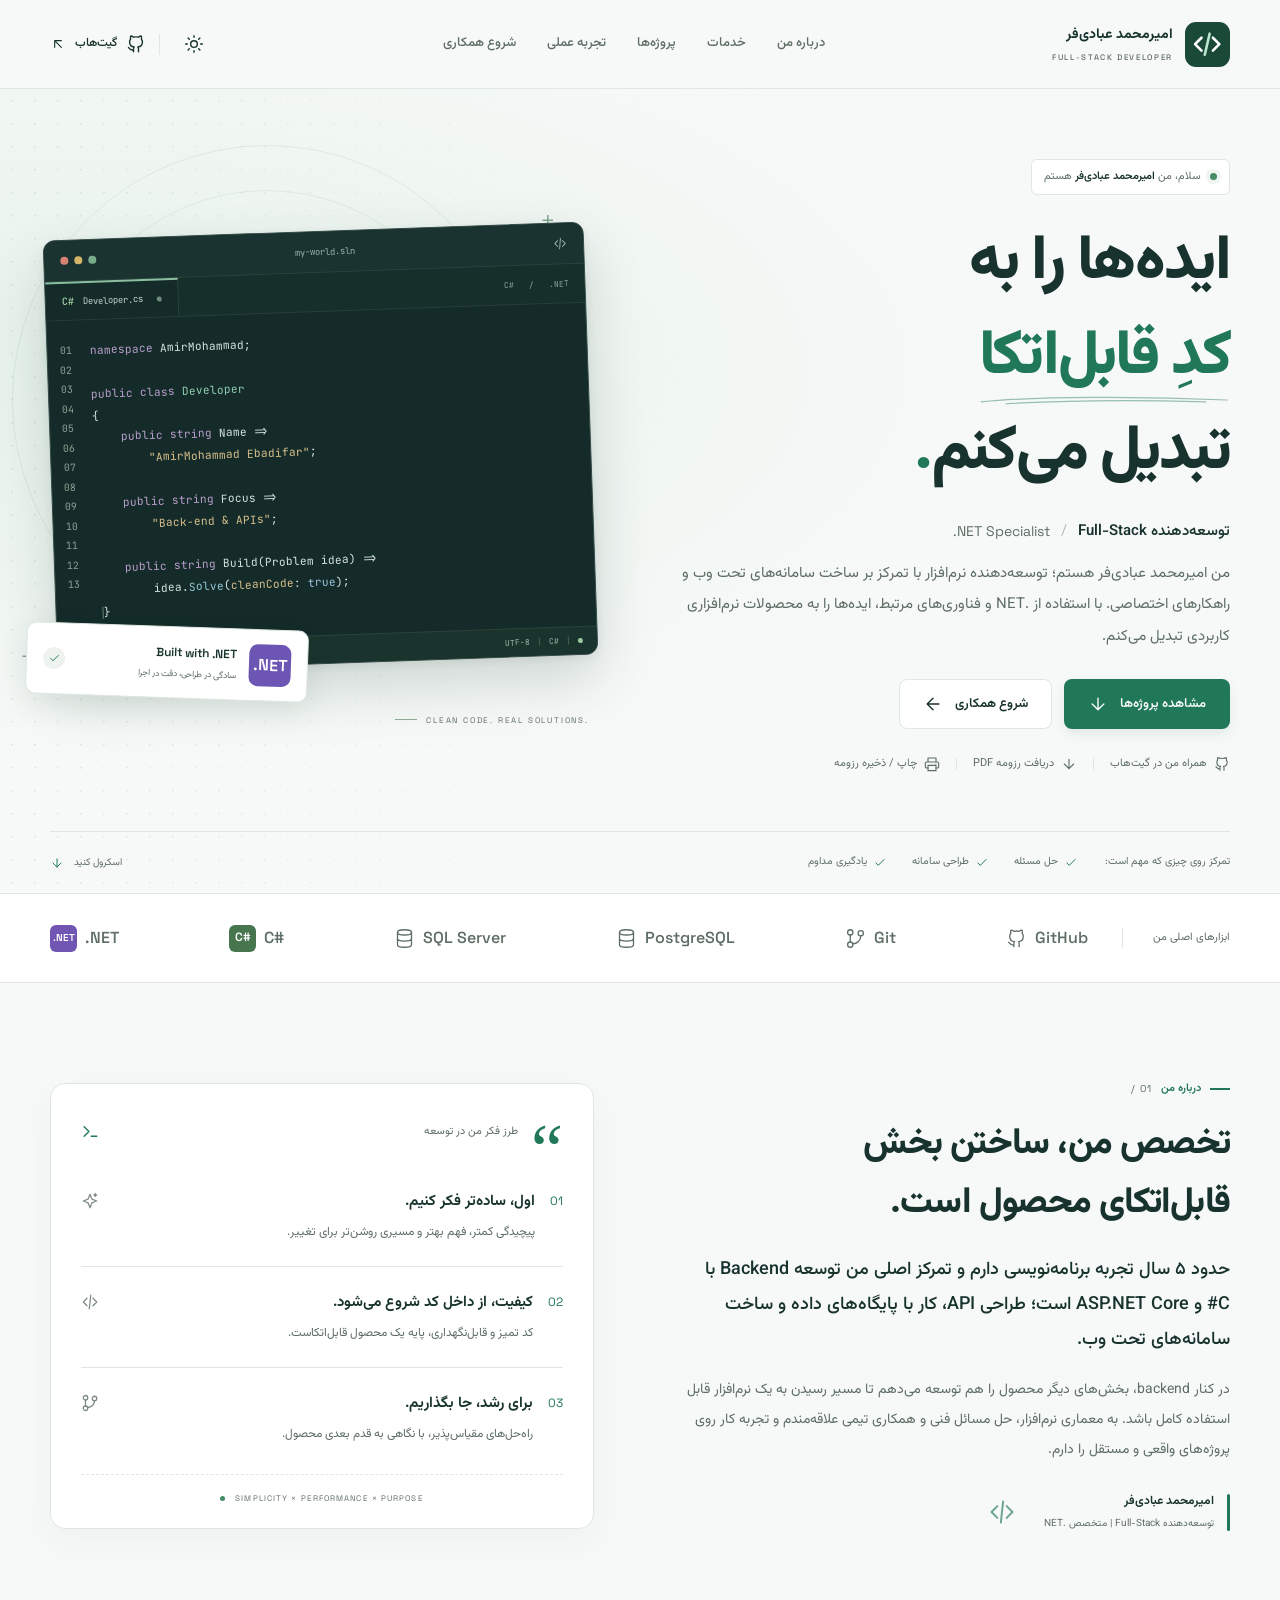
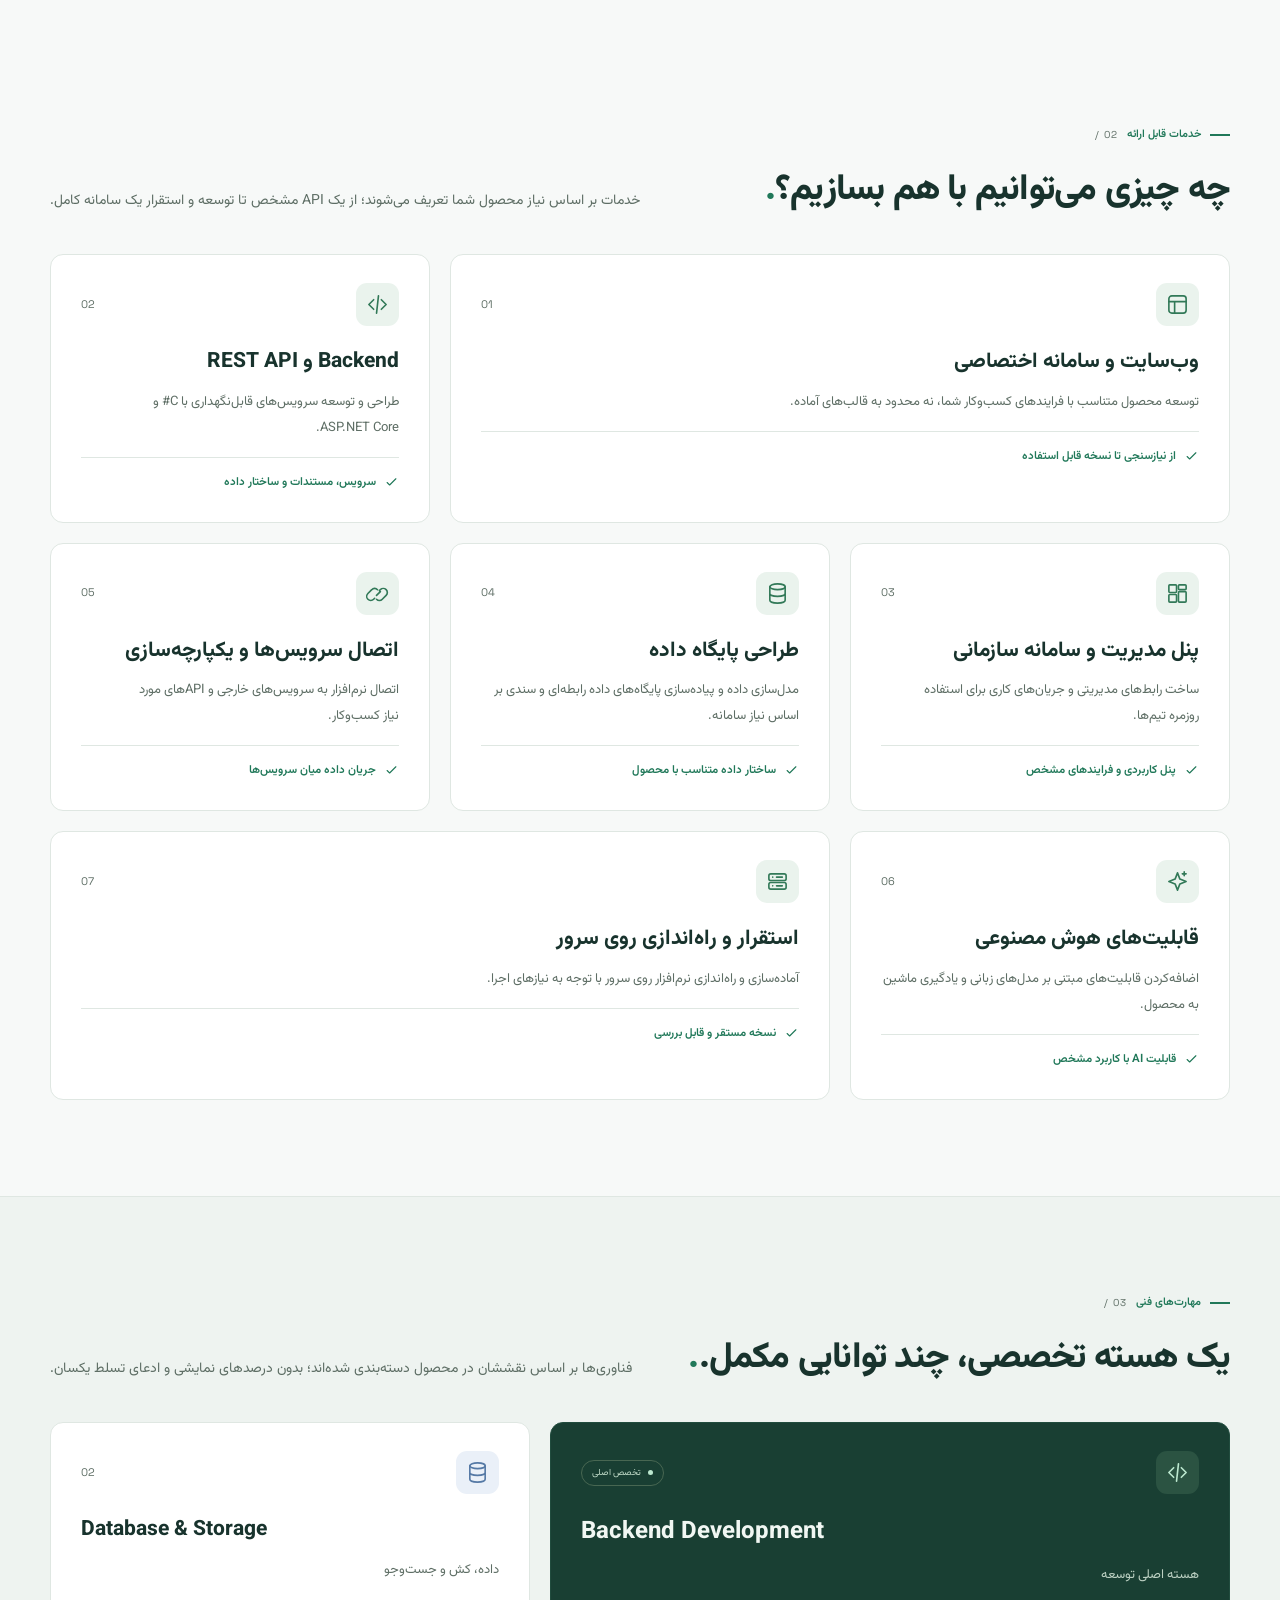
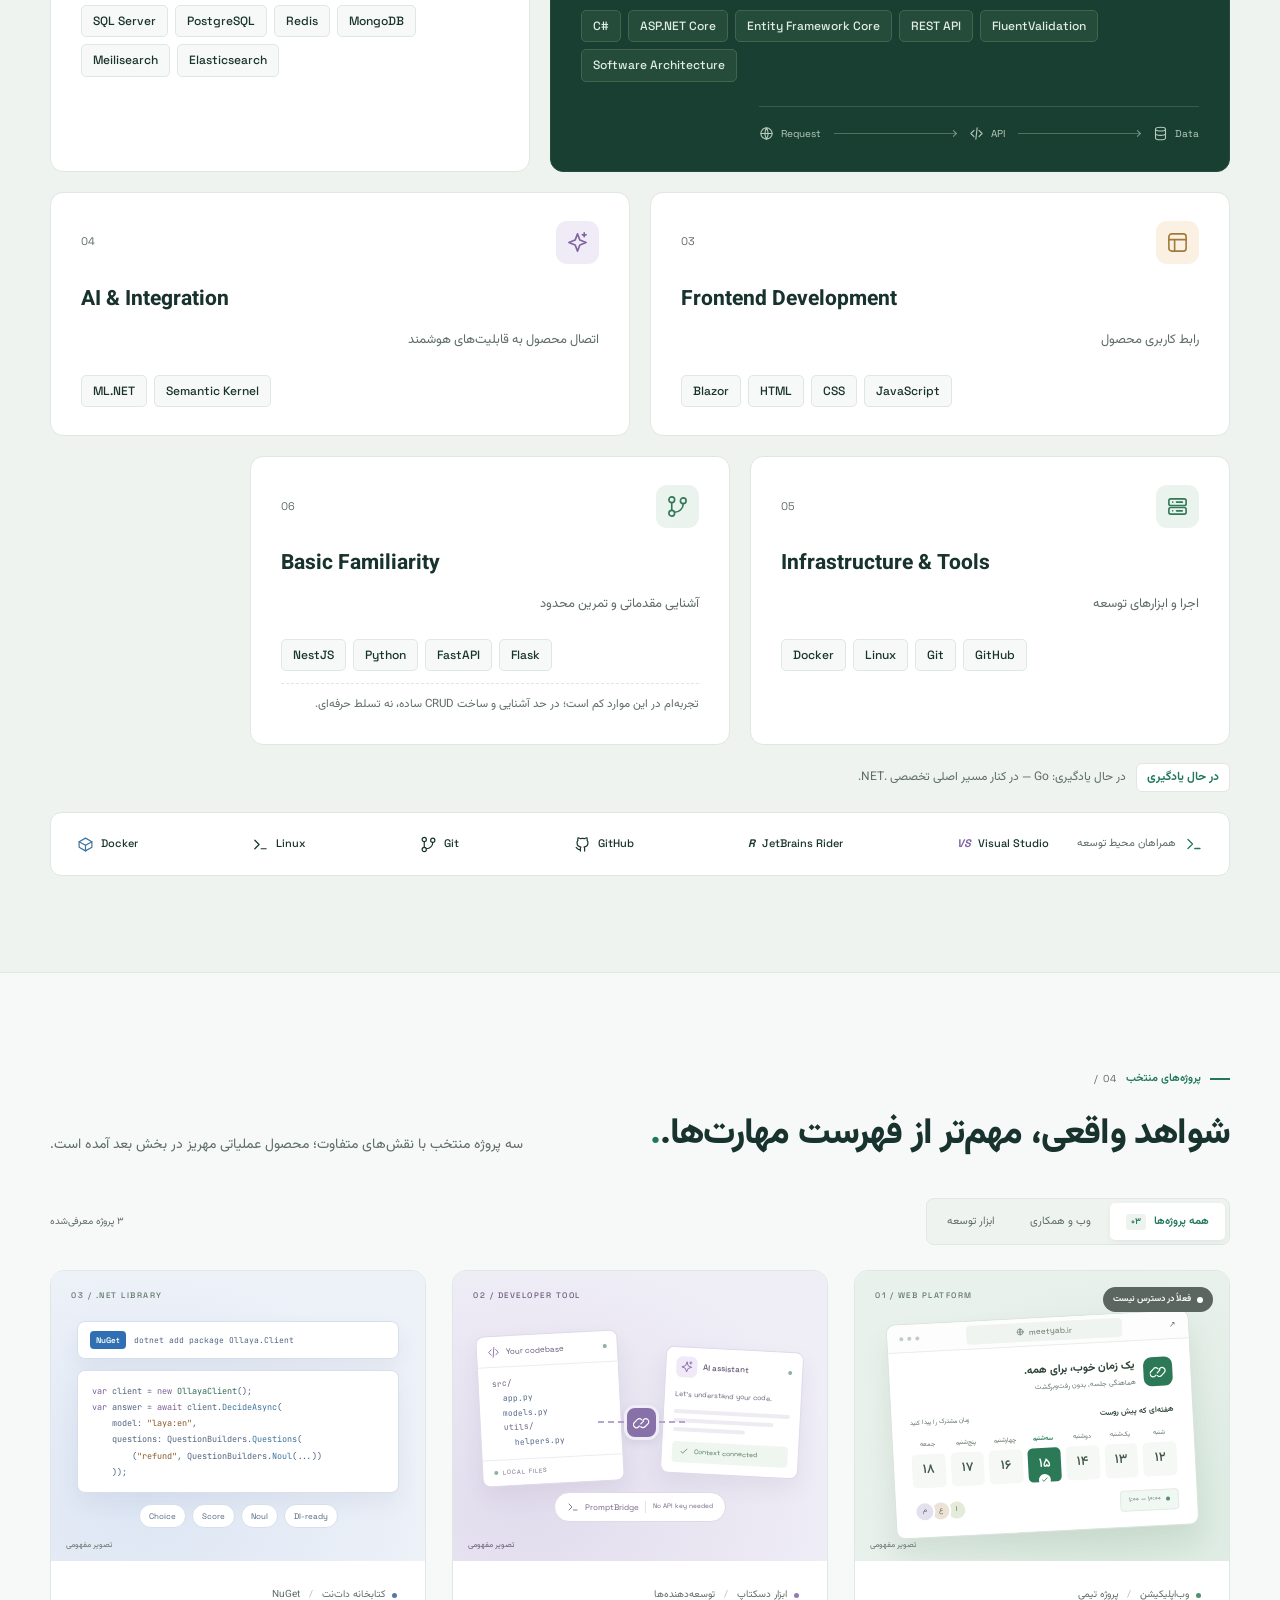
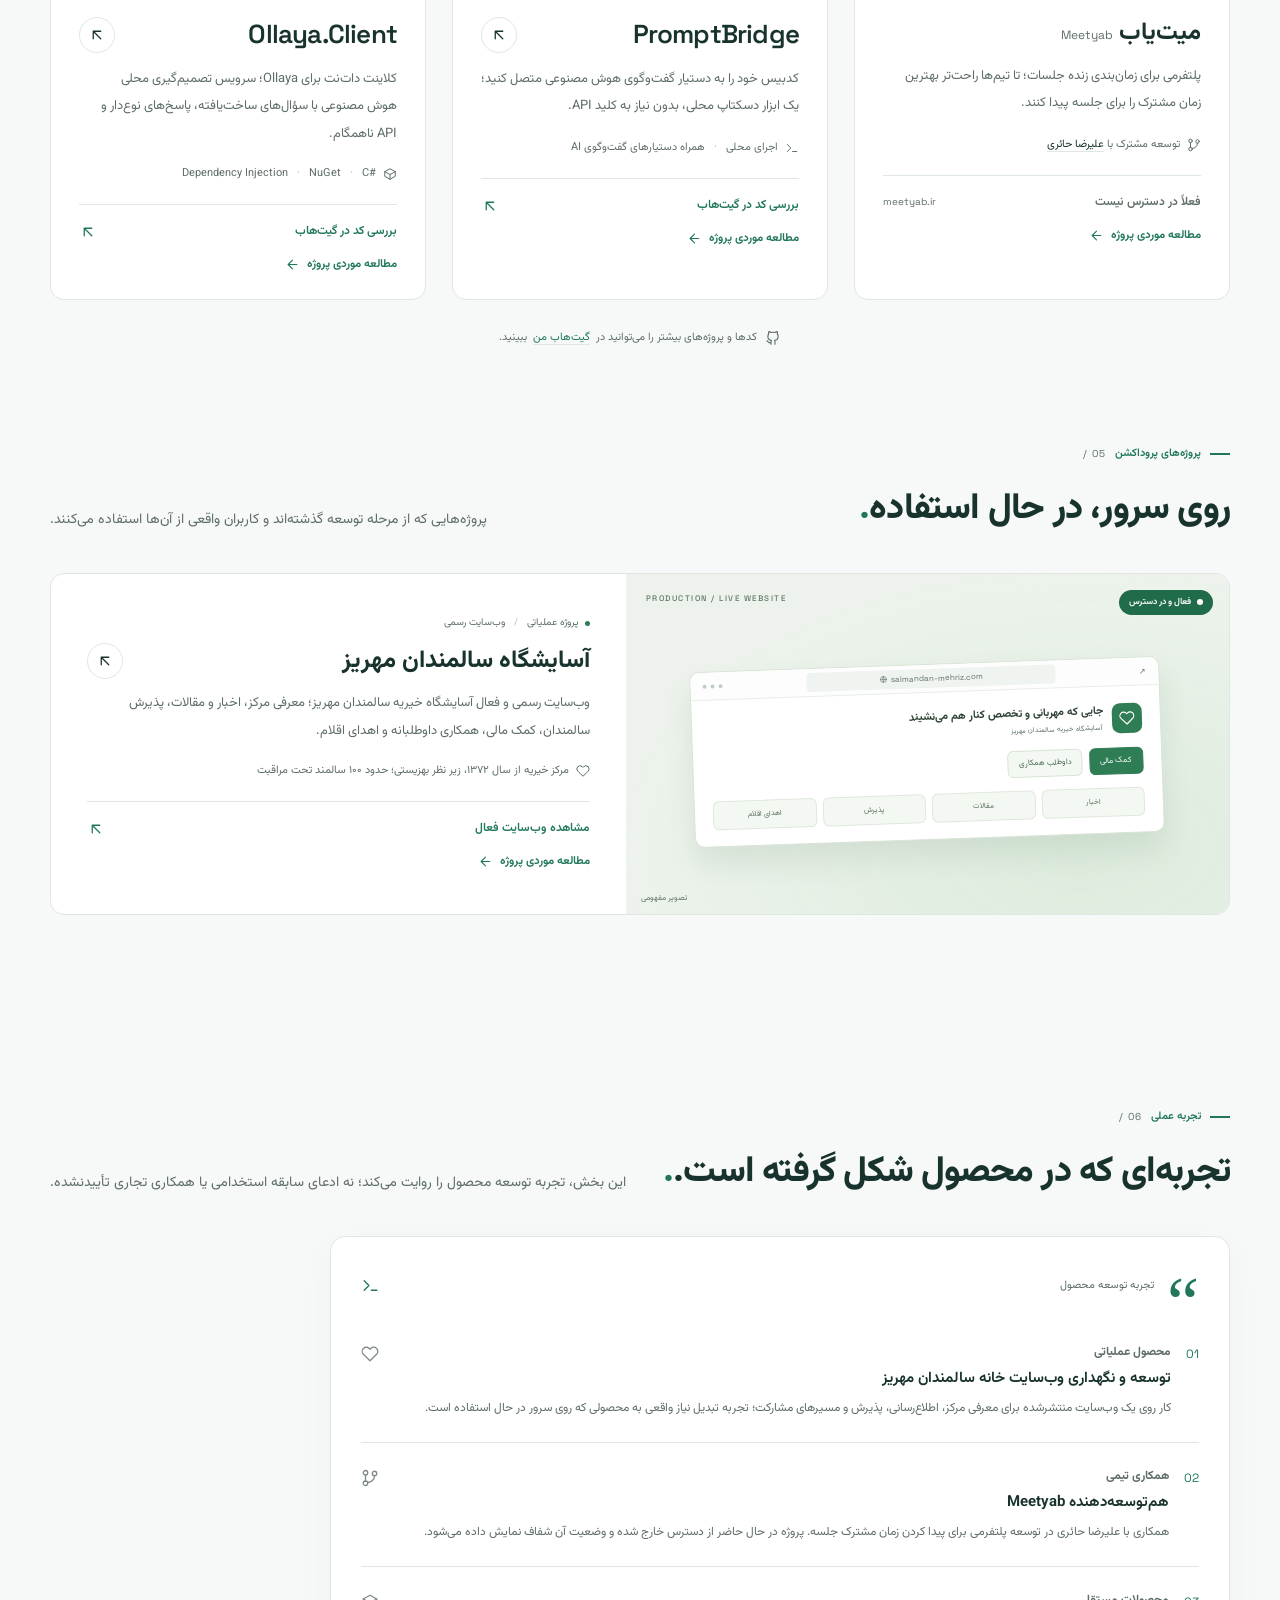
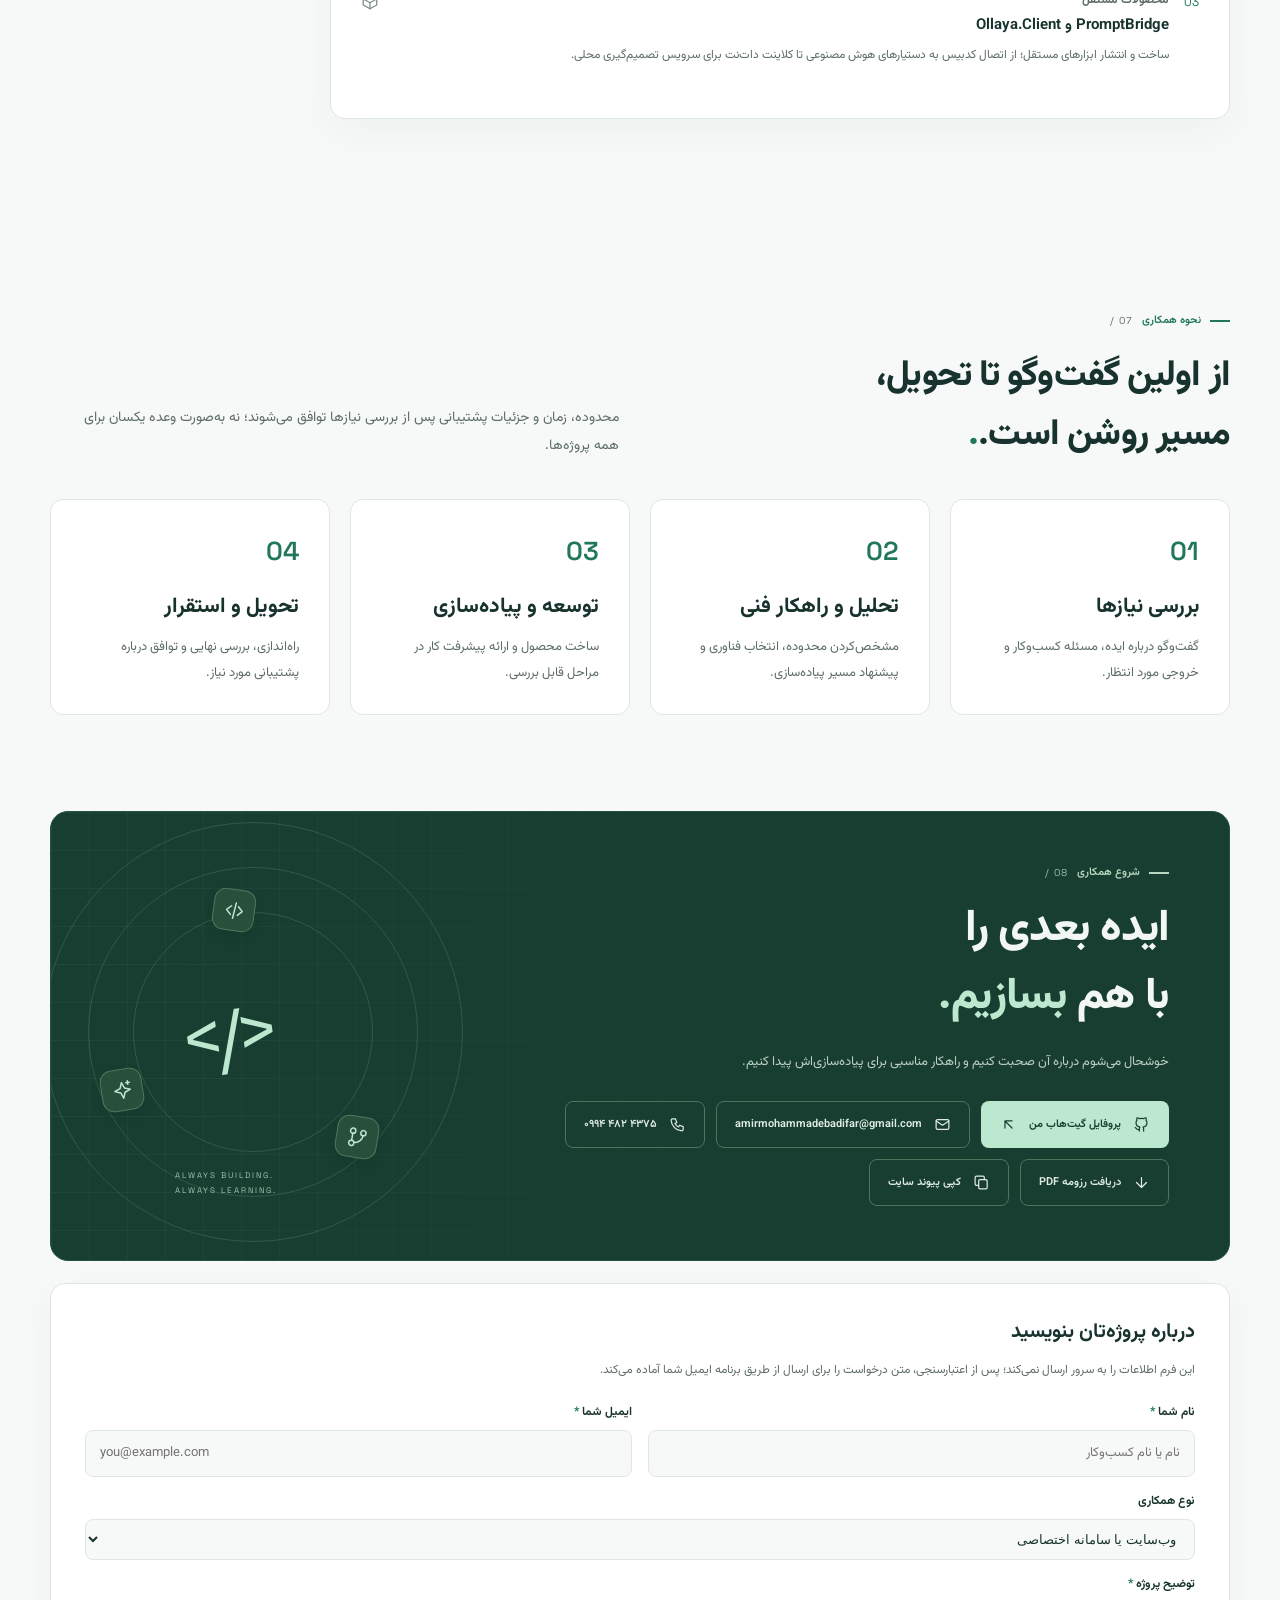
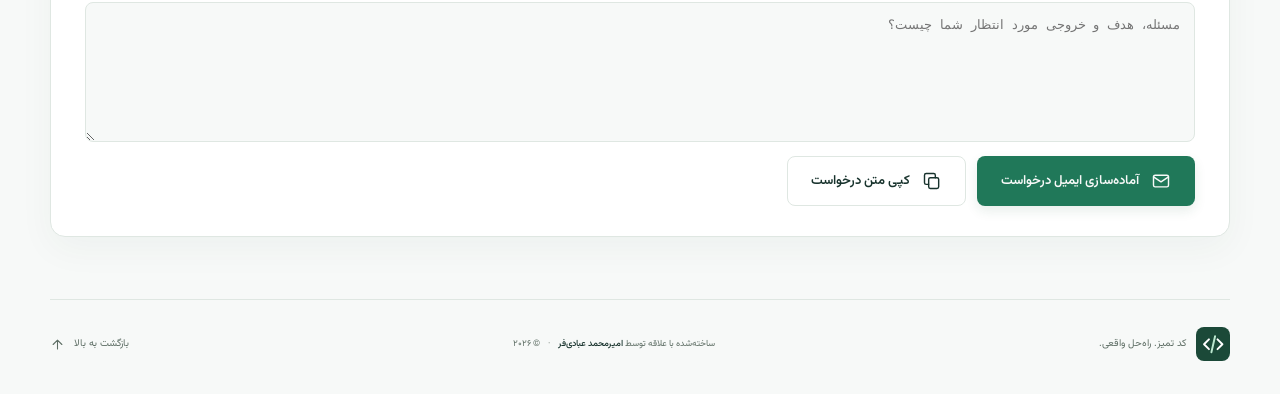
==== commit d994866e: "Clarify limited familiarity and ship concise contact-rich PDF resume Co-authored-by: arena-agent <29" ====
--- a/index.html
+++ b/index.html
@@ -264,6 +264,12 @@
           <h1 id="hero-heading"><span class="print-only">امیرمحمد عبادی‌فر</span><span class="screen-hero-heading">ایده‌ها را به <br><span class="highlight-word">کدِ قابل‌اتکا<svg viewBox="0 0 420 16" preserveAspectRatio="none" aria-hidden="true"><path d="M4 11C96 2 274 2 415 8M45 14c107-6 236-6 334-3"/></svg></span> <br>تبدیل می‌کنم<span class="accent-period">.</span></span></h1>
           <p class="hero-role">توسعه‌دهنده Full-Stack <span aria-hidden="true">/</span> <bdi>.NET Specialist</bdi></p>
           <p class="hero-description">من امیرمحمد عبادی‌فر هستم؛ توسعه‌دهنده نرم‌افزار با تمرکز بر ساخت سامانه‌های تحت وب و راهکارهای اختصاصی. با استفاده از .NET و فناوری‌های مرتبط، ایده‌ها را به محصولات نرم‌افزاری کاربردی تبدیل می‌کنم.</p>
+          <div class="print-contacts" role="group" aria-label="راه‌های ارتباطی">
+            <a href="mailto:amirmohammadebadifar@gmail.com"><svg class="icon" aria-hidden="true"><use href="#i-mail"/></svg><bdi dir="ltr">amirmohammadebadifar@gmail.com</bdi></a>
+            <a href="tel:+989944824375"><svg class="icon" aria-hidden="true"><use href="#i-phone"/></svg><bdi dir="ltr">۰۹۹۴&nbsp;۴۸۲&nbsp;۴۳۷۵</bdi></a>
+            <a href="https://amirebadifar.ir/"><svg class="icon" aria-hidden="true"><use href="#i-globe"/></svg><bdi dir="ltr">amirebadifar.ir</bdi></a>
+            <a href="https://github.com/amirebadifar87"><svg class="icon" aria-hidden="true"><use href="#i-github"/></svg><bdi dir="ltr">github.com/amirebadifar87</bdi></a>
+          </div>
           <div class="hero-actions">
             <a class="button button-primary" href="#projects">مشاهده پروژه‌ها<svg class="icon" aria-hidden="true"><use href="#i-arrow-down"/></svg></a>
             <a class="button button-outline" href="#contact">شروع همکاری<svg class="icon" aria-hidden="true"><use href="#i-arrow-left"/></svg></a>
@@ -412,8 +418,9 @@
           </article>
           <article class="skill-card exploration-card" data-reveal>
             <div class="skill-card-top"><span class="skill-icon"><svg class="icon" aria-hidden="true"><use href="#i-branch"/></svg></span><span class="card-index" aria-hidden="true">06</span></div>
-            <h3 dir="ltr">Additional Experience</h3><p>تجربه‌های تکمیلی</p>
+            <h3 dir="ltr">Basic Familiarity</h3><p>آشنایی مقدماتی و تمرین محدود</p>
             <div class="skill-tags" dir="ltr"><span>NestJS</span><span>Python</span><span>FastAPI</span><span>Flask</span></div>
+            <p class="skill-note">تجربه‌ام در این موارد کم است؛ در حد آشنایی و ساخت CRUD ساده، نه تسلط حرفه‌ای.</p>
           </article>
         </div>
         <p class="learning-note" data-reveal><span>در حال یادگیری</span>در حال یادگیری: Go — در کنار مسیر اصلی تخصصی .NET.</p>
@@ -423,7 +430,7 @@
 
     <section class="section projects-section" id="projects" aria-labelledby="projects-heading">
       <div class="container">
-        <div class="section-heading" data-reveal><div><p class="section-eyebrow"><span></span> پروژه‌های منتخب <bdi>/ 04</bdi></p><h2 id="projects-heading">شواهد واقعی، مهم‌تر از فهرست مهارت‌ها.<span class="accent-period">.</span></h2></div><p>چهار پروژه با نقش‌های متفاوت: محصول عملیاتی، همکاری تیمی و ابزارهای مستقل برای توسعه‌دهندگان.</p></div>
+        <div class="section-heading" data-reveal><div><p class="section-eyebrow"><span></span> پروژه‌های منتخب <bdi>/ 04</bdi></p><h2 id="projects-heading">شواهد واقعی، مهم‌تر از فهرست مهارت‌ها.<span class="accent-period">.</span></h2></div><p>سه پروژه منتخب با نقش‌های متفاوت؛ محصول عملیاتی مهریز در بخش بعد آمده است.</p></div>
         <div class="project-toolbar" data-reveal><div class="project-filters" role="group" aria-label="فیلتر پروژه‌ها"><button type="button" class="filter-button is-active" data-filter="all" aria-pressed="true">همه پروژه‌ها <span>۰۳</span></button><button type="button" class="filter-button" data-filter="web" aria-pressed="false">وب و همکاری</button><button type="button" class="filter-button" data-filter="tool" aria-pressed="false">ابزار توسعه</button></div><p class="project-count" id="project-count" role="status" aria-live="polite" aria-atomic="true">۳ پروژه معرفی‌شده</p></div>
         <div class="projects-grid" id="projects-grid">
           <article class="project-card" data-category="web" data-reveal>
@@ -527,7 +534,7 @@
           <div class="contact-copy"><p class="section-eyebrow"><span></span> شروع همکاری <bdi>/ 08</bdi></p><h2 id="contact-heading">ایده بعدی را <br> با هم <span>بسازیم.</span></h2><p>خوشحال می‌شوم درباره آن صحبت کنیم و راهکار مناسبی برای پیاده‌سازی‌اش پیدا کنیم.</p><div class="contact-actions"><a class="button button-mint" href="https://github.com/amirebadifar87" target="_blank" rel="noopener noreferrer"><svg class="icon" aria-hidden="true"><use href="#i-github"/></svg>پروفایل گیت‌هاب من<svg class="icon" aria-hidden="true"><use href="#i-arrow-up-left"/></svg><span class="sr-only">؛ در زبانه جدید</span></a><a class="button button-dark-outline" href="mailto:amirmohammadebadifar@gmail.com"><svg class="icon" aria-hidden="true"><use href="#i-mail"/></svg><bdi dir="ltr">amirmohammadebadifar@gmail.com</bdi><span class="sr-only">ایمیل</span></a><a class="button button-dark-outline" href="tel:+989944824375"><svg class="icon" aria-hidden="true"><use href="#i-phone"/></svg><bdi dir="ltr">۰۹۹۴&nbsp;۴۸۲&nbsp;۴۳۷۵</bdi><span class="sr-only">تماس&nbsp;مستقیم</span></a><a class="button button-dark-outline" href="assets/resume-fa.pdf" download><svg class="icon" aria-hidden="true"><use href="#i-arrow-down"/></svg><span>دریافت رزومه PDF</span></a><button class="button button-dark-outline copy-trigger" type="button"><svg class="icon" aria-hidden="true"><use href="#i-copy"/></svg><span>کپی پیوند سایت</span></button></div></div>
           <div class="contact-art" aria-hidden="true"><div class="contact-ring ring-one"></div><div class="contact-ring ring-two"></div><div class="contact-ring ring-three"></div><span class="contact-code">&lt;/&gt;</span><span class="contact-node node-one"><svg class="icon"><use href="#i-code"/></svg></span><span class="contact-node node-two"><svg class="icon"><use href="#i-spark"/></svg></span><span class="contact-node node-three"><svg class="icon"><use href="#i-branch"/></svg></span><span class="contact-art-caption" dir="ltr">ALWAYS BUILDING.<br>ALWAYS LEARNING.</span></div>
         </div>
-        <form class="contact-form-card" id="project-form" action="mailto:amirmohammadebadifar@gmail.com" method="post" enctype="text/plain" data-reveal>
+        <form class="contact-form-card" id="project-form" action="mailto:amirmohammadebadifar@gmail.com" method="post" enctype="text/plain" aria-describedby="form-note" data-reveal>
           <h3>درباره پروژه‌تان بنویسید</h3>
           <p class="form-note" id="form-note">این فرم اطلاعات را به سرور ارسال نمی‌کند؛ پس از اعتبارسنجی، متن درخواست را برای ارسال از طریق برنامه ایمیل شما آماده می‌کند.</p>
           <div class="form-row">
--- a/assets/styles.css
+++ b/assets/styles.css
@@ -273,6 +273,7 @@
 .backend-flow > i::after { position: absolute; top: -2px; right: 0; width: 5px; height: 5px; border-top: 1px solid #829d87; border-right: 1px solid #829d87; content: ""; transform: rotate(45deg); }
 .exploration-tags { display: flex; align-items: center; justify-content: space-between; flex-wrap: wrap; gap: 10px; margin-top: 22px; }
 .exploration-tags .skill-tags { margin-top: 0; }
+.skill-note { margin-top: 12px !important; padding-top: 10px; border-top: 1px dashed var(--line); color: var(--muted); font-size: 11.5px !important; line-height: 1.9 !important; }
 .ml-tag { display: inline-flex; align-items: center; gap: 5px; padding: 5px 8px; border: 1px solid #e6dff0; border-radius: 5px; background: #f7f3fc; color: #7c5e9a; font-family: "Space Grotesk", sans-serif; font-size: 10px; line-height: 1.7; }
 .ml-tag .icon { width: 13px; height: 13px; }
 .toolbelt { display: flex; align-items: center; gap: 28px; margin-top: 20px; padding: 21px 26px; border: 1px solid var(--line); border-radius: 11px; background: var(--surface); }
@@ -478,7 +479,7 @@
 .back-top { display: inline-flex; align-items: center; gap: 9px; min-height: 36px; color: var(--muted); font-size: 10px; }
 .back-top .icon { width: 15px; height: 15px; }
 .back-top:hover { color: var(--accent); }
-.print-footer { display: none; }
+.print-footer, .print-contacts { display: none; }
 .print-only { display: none; }
 .toast { position: fixed; bottom: 24px; left: 50%; z-index: 100; display: flex; align-items: center; gap: 10px; width: max-content; max-width: calc(100% - 32px); padding: 13px 20px; border: 1px solid var(--line); border-radius: 10px; background: var(--ink); color: var(--bg); box-shadow: 0 8px 30px rgba(0, 0, 0, .15); font-size: 12px; opacity: 0; visibility: hidden; transform: translate(-50%, 16px); transition: opacity .25s, transform .25s, visibility .25s; }
 .toast.is-visible { opacity: 1; visibility: visible; transform: translate(-50%, 0); }
@@ -1071,4 +1072,42 @@
   a { color: inherit !important; text-decoration: none; }
   h2, h3, .section-eyebrow { break-after: avoid; }
   p { orphans: 3; widows: 3; }
-}
+
+  /* Concise one-page resume: keep summary, contacts, skills and selected work only. */
+  .about-section, .services-section, .experience-section, .process-section, .contact-section, .toolbelt, .learning-note, .skill-note, .projects-footnote, .project-detail-link, .skill-card-top, .footer-main, .project-category, .hero-eyebrow, .accent-period { display: none !important; }
+  .hero { padding-bottom: 4pt; }
+  .hero-layout { gap: 0; }
+  .hero-eyebrow { padding: 2pt 6pt; font-size: 6.5pt; }
+  .hero h1 { margin: 4pt 0 2pt; font-size: 17pt; }
+  .hero-role { gap: 6pt; margin: 2pt 0 4pt; font-size: 8.5pt; }
+  .hero-role bdi { font-size: 8pt; }
+  .hero-description { font-size: 8pt; line-height: 1.75; }
+  .print-contacts { display: grid !important; grid-template-columns: repeat(2, minmax(0, 1fr)); gap: 4pt 12pt; margin-top: 7pt; padding: 6pt 8pt; border: 1px solid var(--line); border-radius: 6pt; font-size: 7.5pt; }
+  .print-contacts a { display: flex; align-items: center; gap: 5pt; color: var(--ink); overflow-wrap: anywhere; }
+  .print-contacts .icon { flex: 0 0 auto; width: 10pt; height: 10pt; color: var(--accent); }
+  .section { padding: 7pt 0; }
+  .section-heading { margin-bottom: 6pt; }
+  .section-eyebrow { margin-bottom: 3pt; font-size: 6.5pt; }
+  h2 { font-size: 11pt; }
+  .skills-grid { grid-template-columns: repeat(3, minmax(0, 1fr)); gap: 6pt; }
+  .skill-card, .backend-card, .exploration-card, .skills-grid > .skill-card:nth-child(3), .skills-grid > .skill-card:nth-child(4) { padding: 7pt; border-radius: 6pt; }
+  .skill-card h3, .backend-card h3 { margin-bottom: 2pt; font-size: 9.5pt; }
+  .skill-card > p, .backend-card > p { display: none; }
+  .exploration-card > p { display: block; margin-top: 2pt; font-size: 6pt; line-height: 1.5; }
+  .skill-tags, .exploration-tags { gap: 3pt; margin-top: 4pt; }
+  .skill-tags > span, .backend-card .skill-tags > span { padding: 1pt 4pt; font-size: 6pt; }
+  .projects-grid { grid-template-columns: repeat(2, minmax(0, 1fr)); gap: 6pt; }
+  .project-card, .project-card.featured { grid-column: span 1; border-radius: 6pt; }
+  .projects-grid .project-card:last-child { grid-column: span 2; }
+  .project-info, .projects-grid.is-filtered .project-info { padding: 7pt; }
+  .project-category { margin-bottom: 3pt; font-size: 6pt; }
+  .project-title-row h3, .project-title-row h3[dir="ltr"] { font-size: 10pt; }
+  .project-title-row h3 small { display: inline; font-size: 7pt; }
+  .project-info > p { margin: 3pt 0; font-size: 7pt; line-height: 1.65; }
+  .project-credit { margin: 3pt 0; font-size: 6pt; }
+  .project-cta { gap: 4pt; padding-top: 3pt; font-size: 6.5pt; }
+  .project-cta::after { margin-top: 2pt; font-size: 5.5pt; }
+  .production-section { padding-top: 0; }
+  .production-card .project-info { padding: 7pt; }
+  .print-footer { padding-top: 4pt; font-size: 7pt; }
+}
